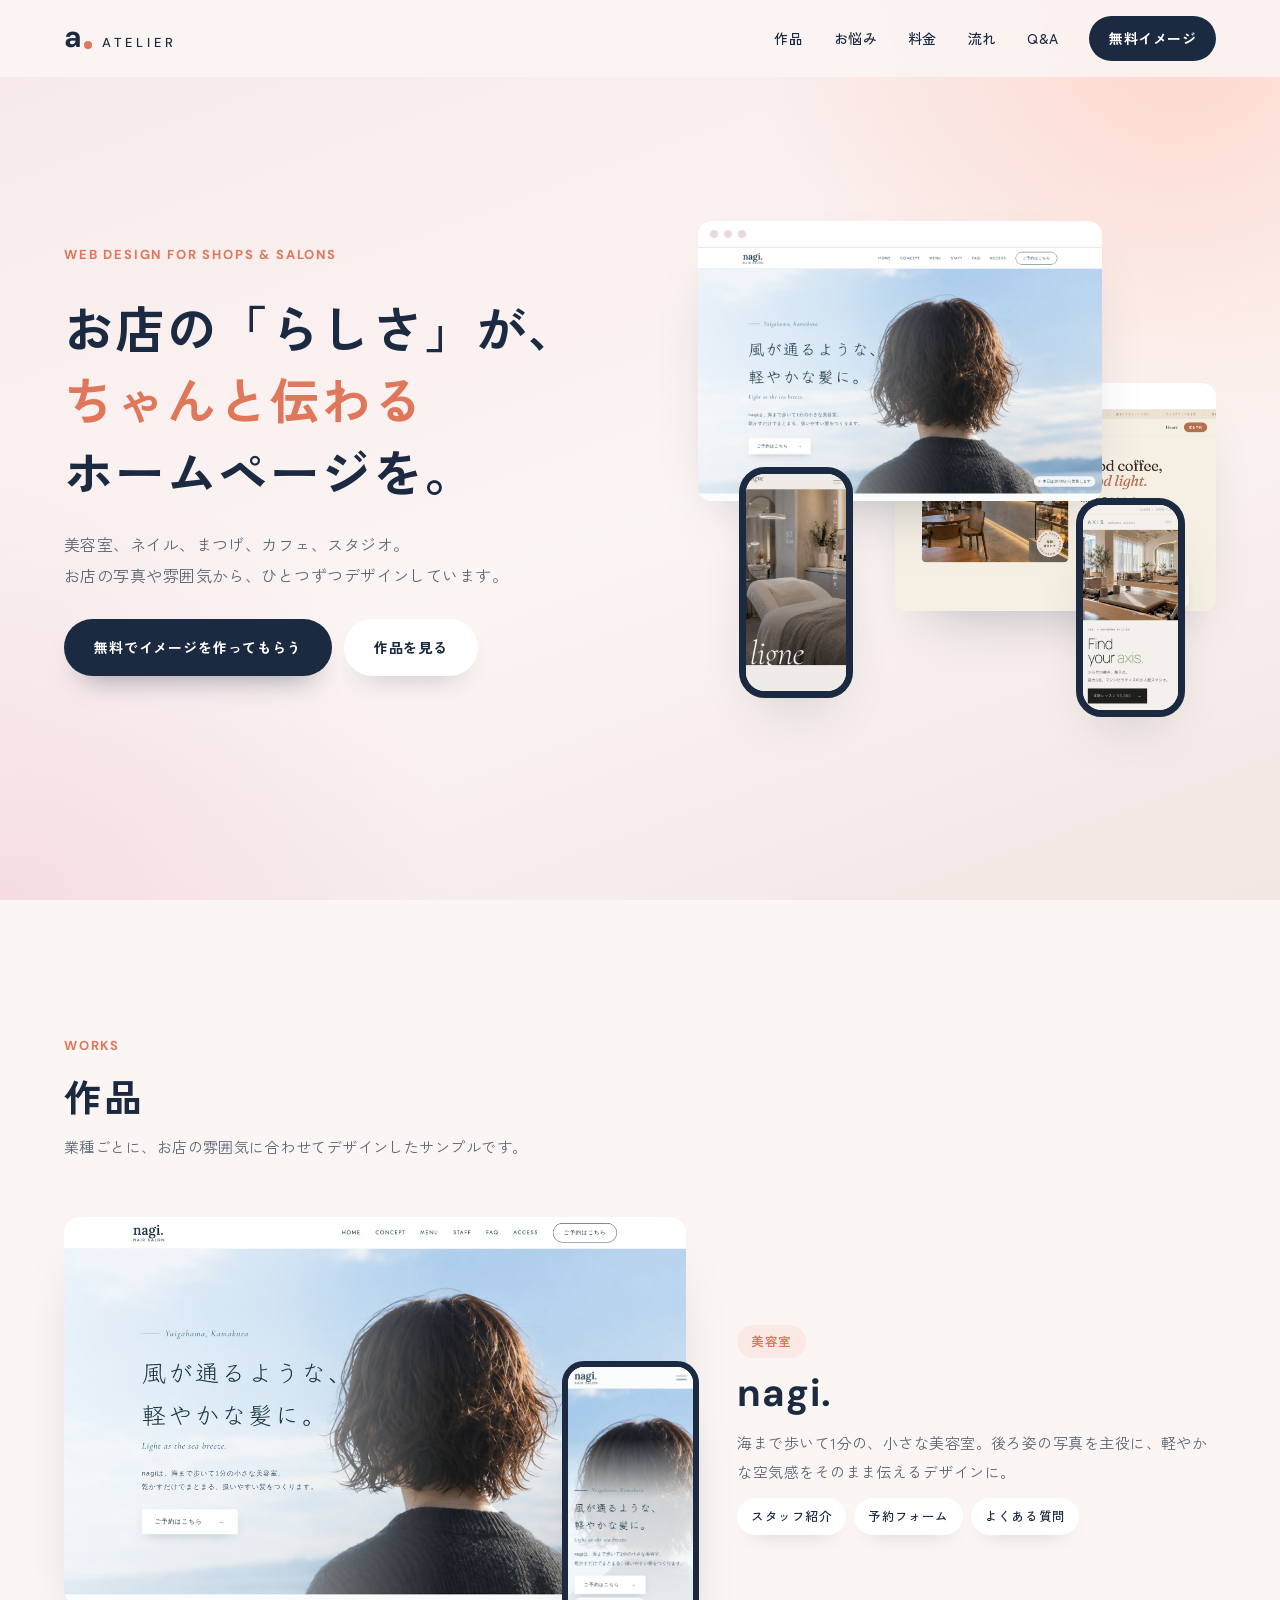
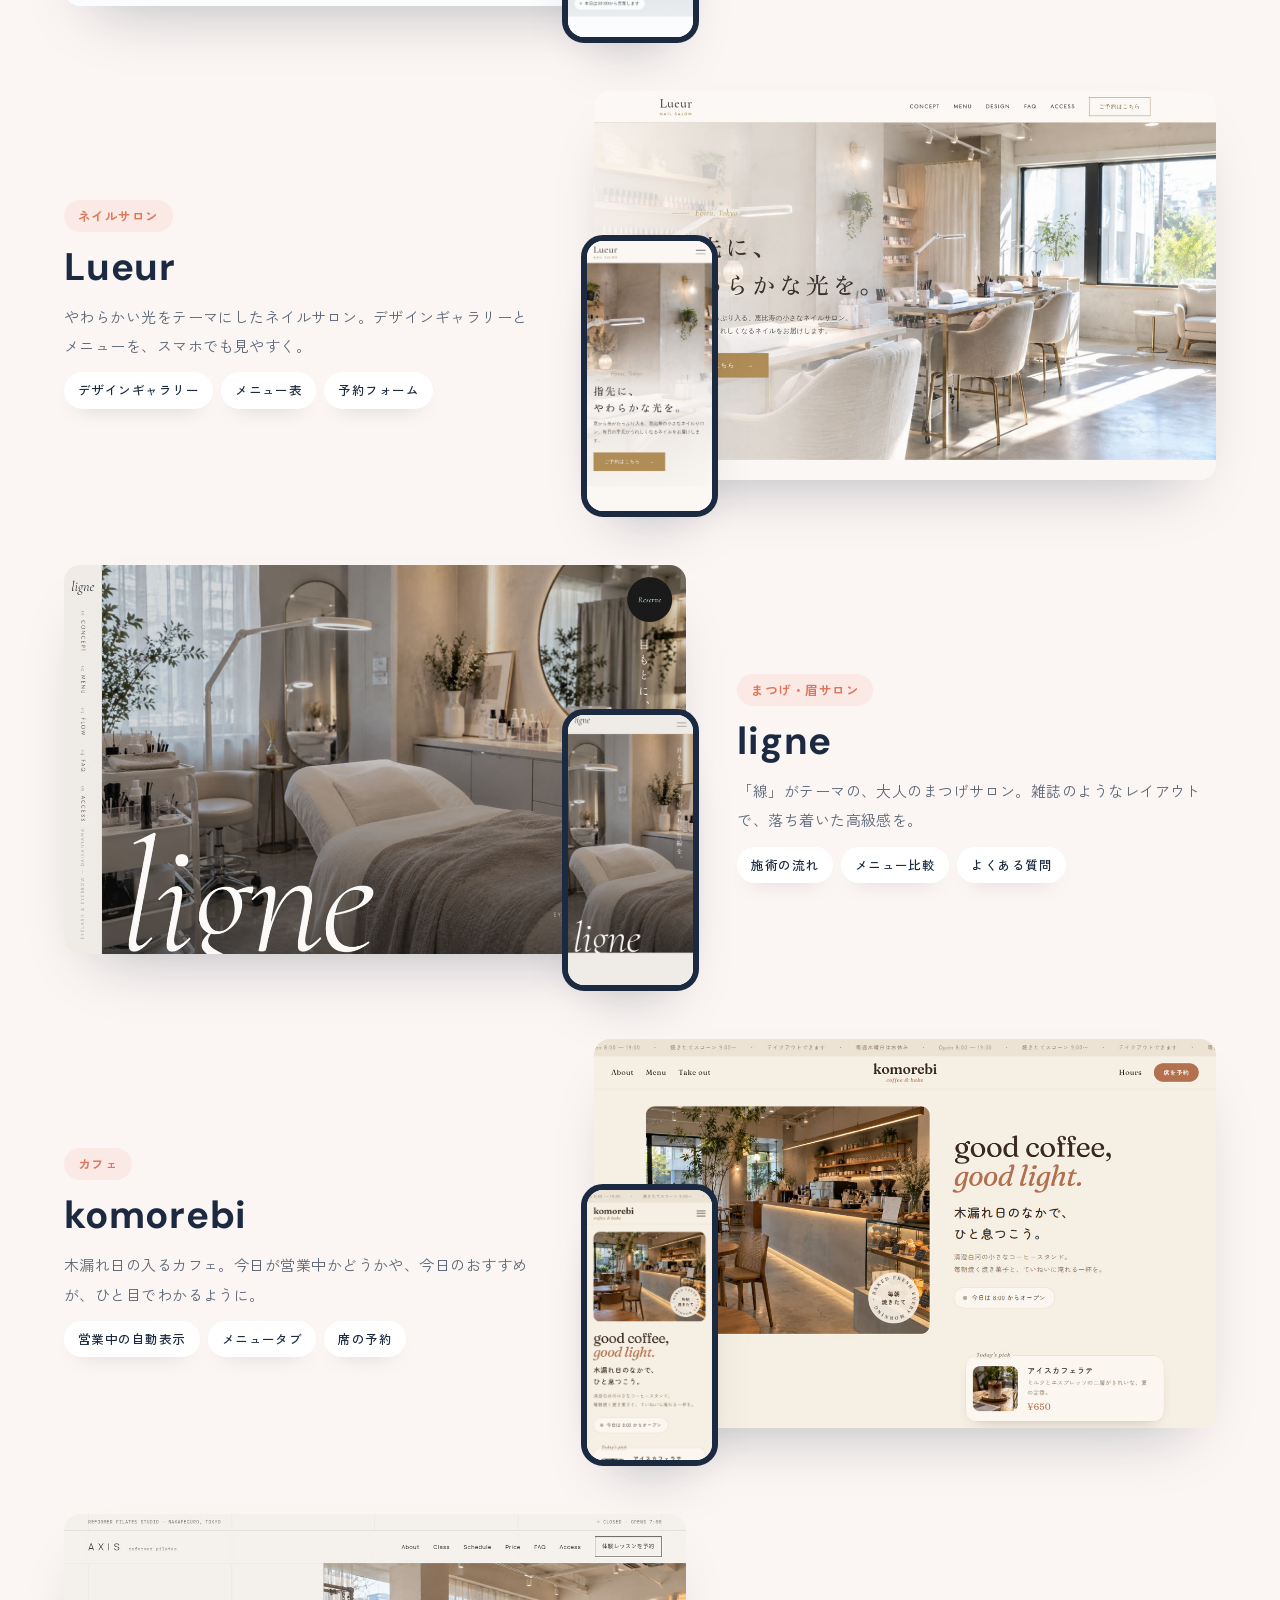
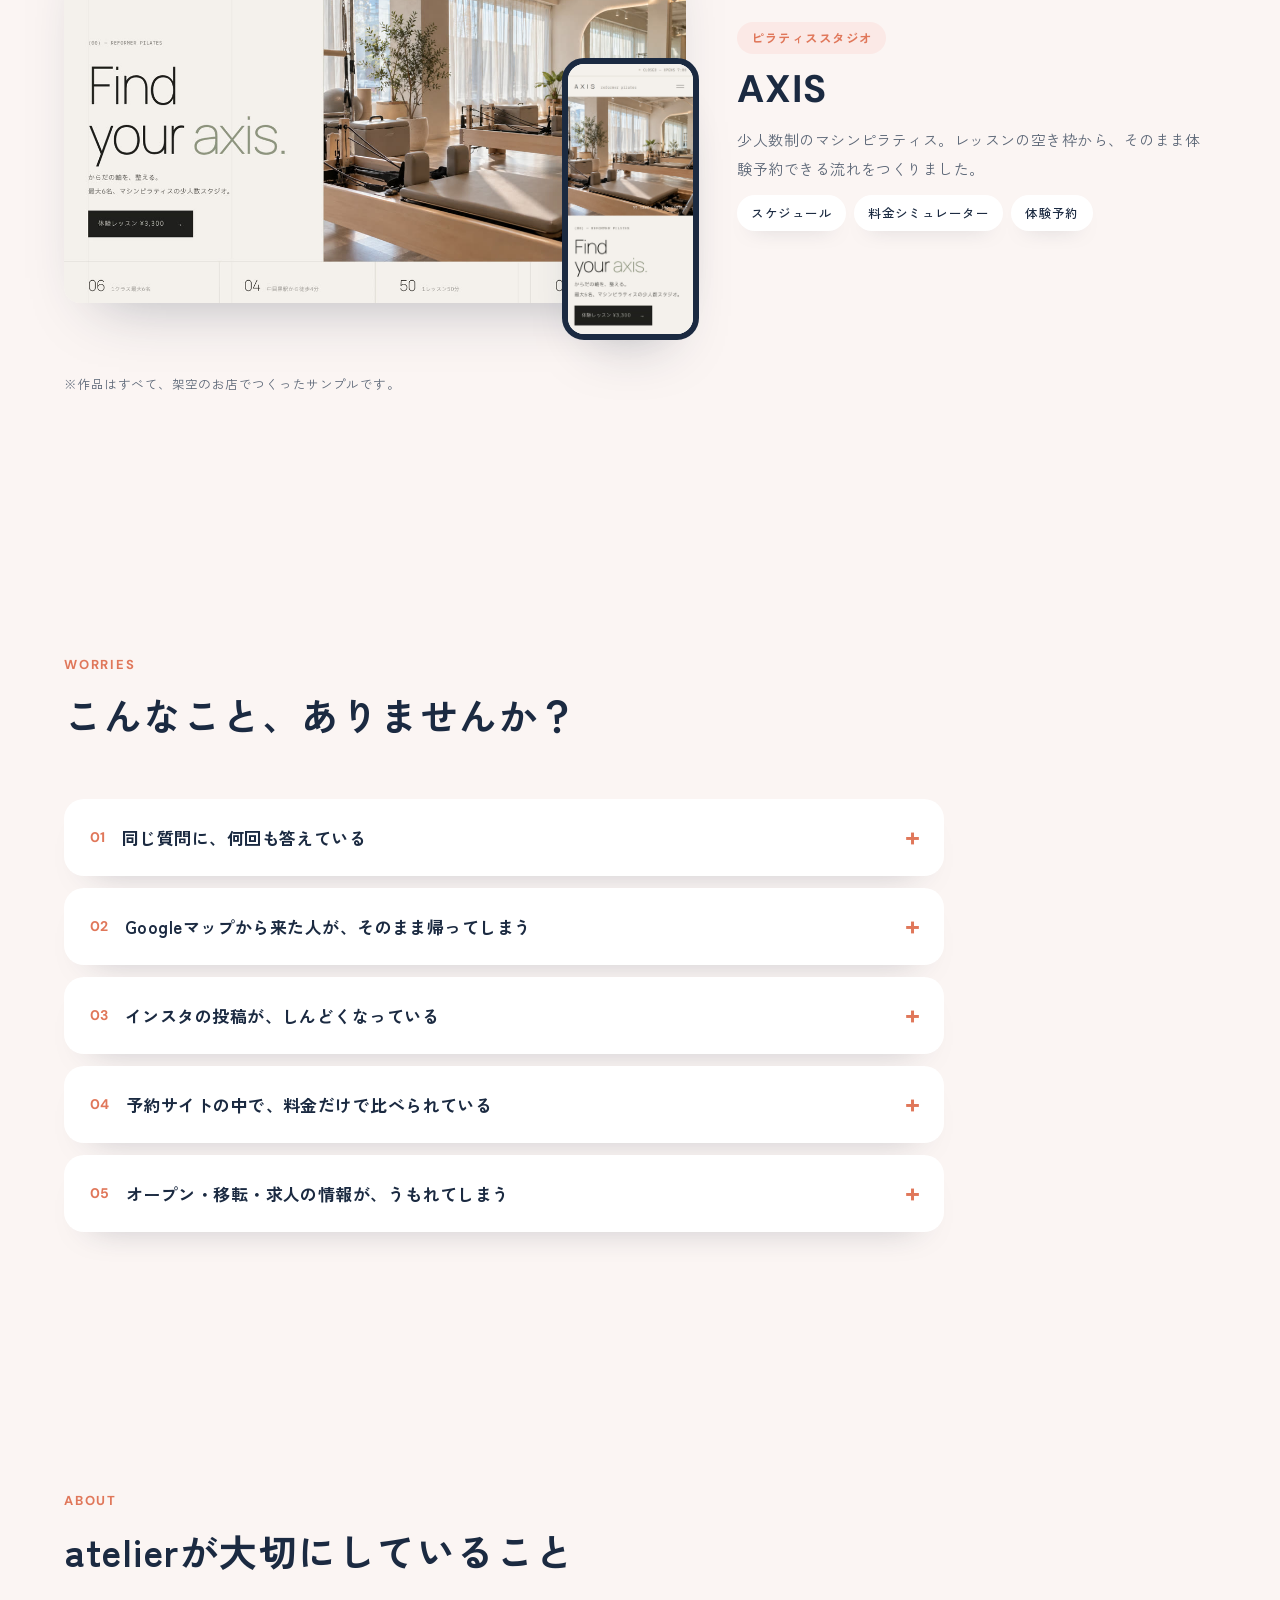
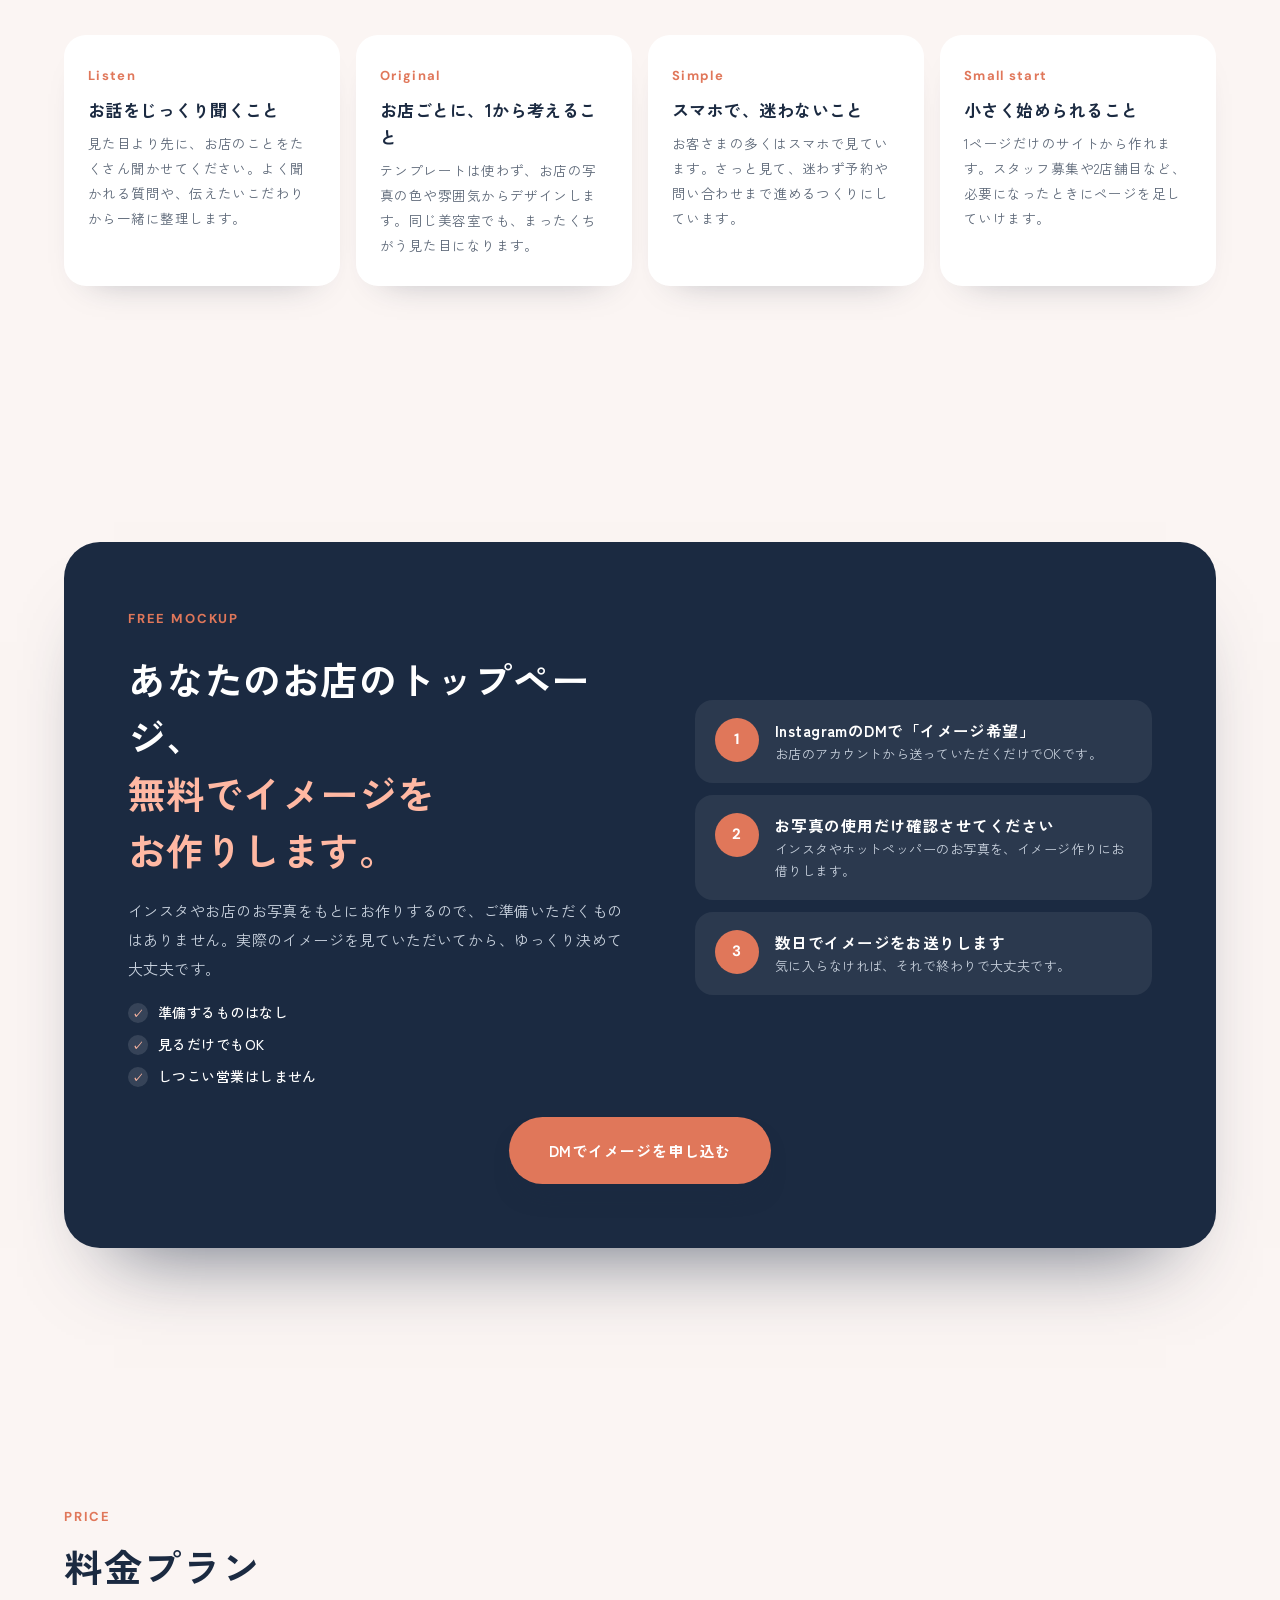
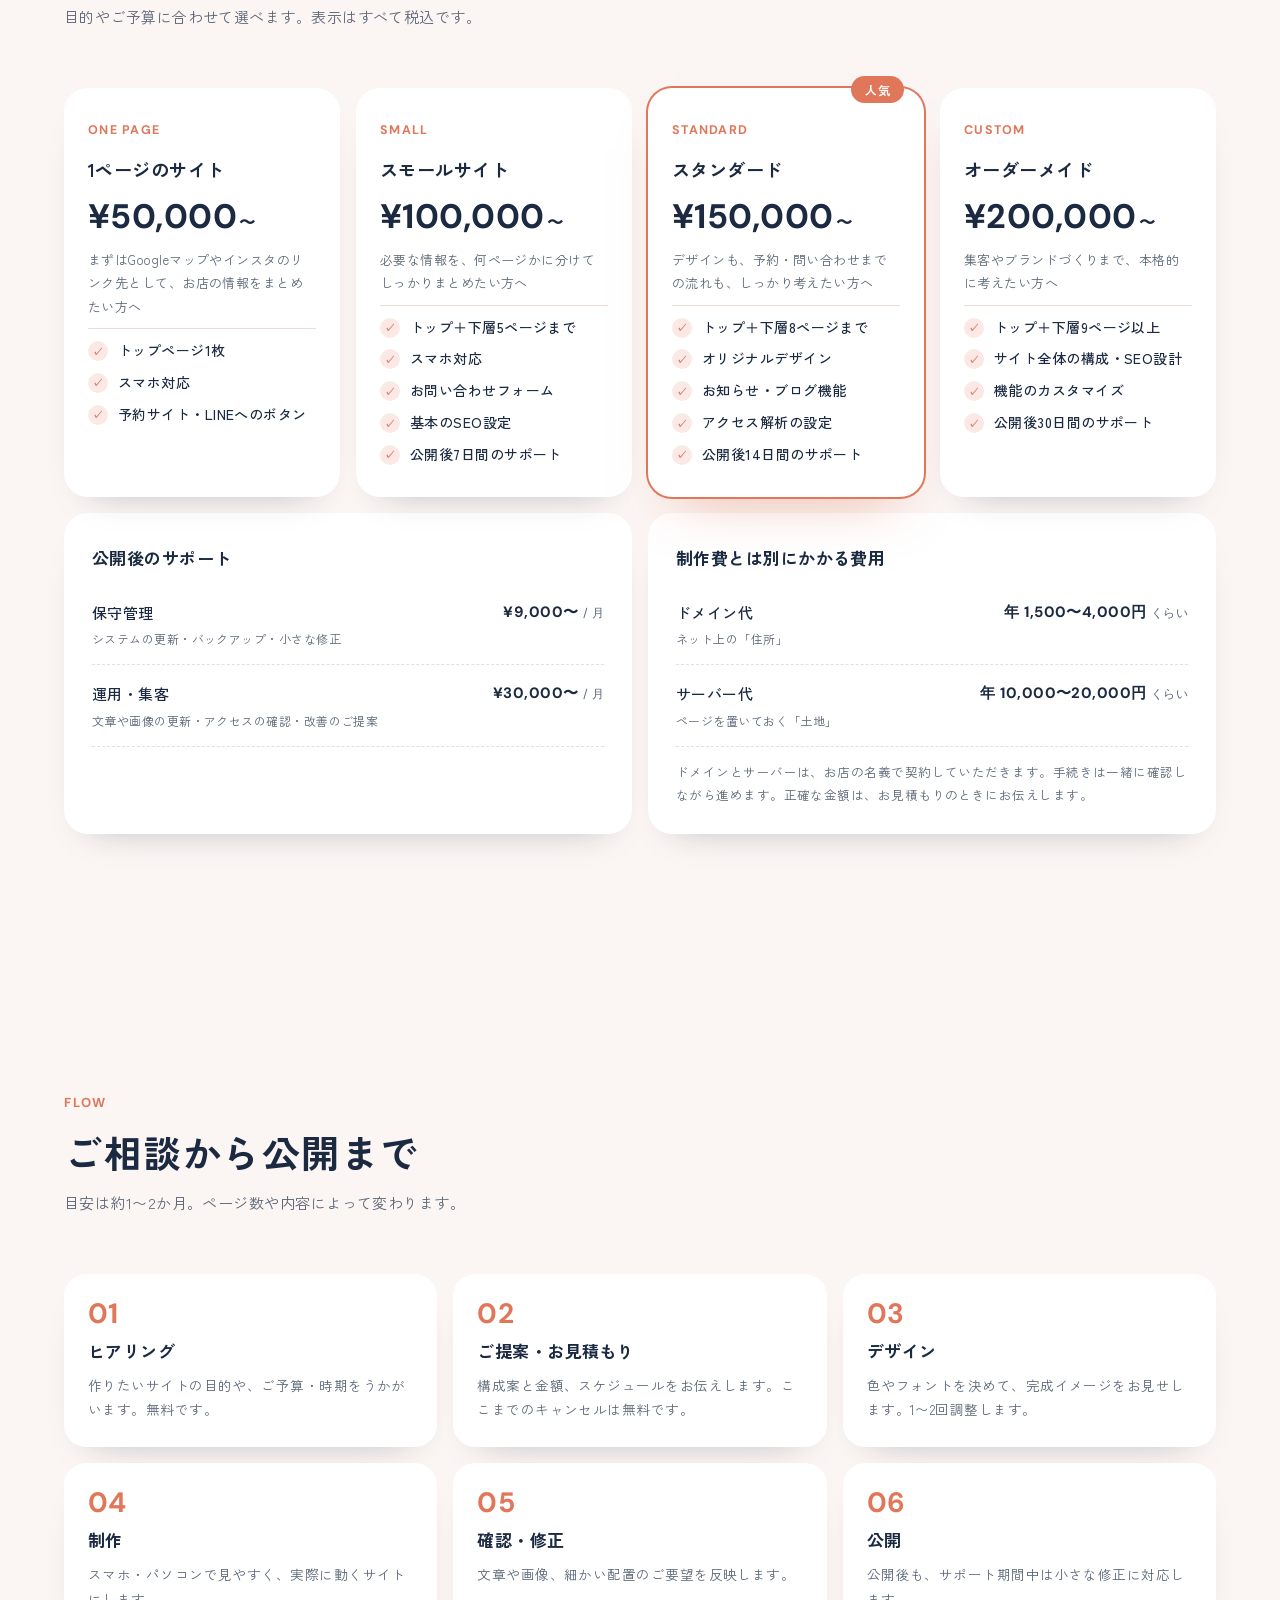
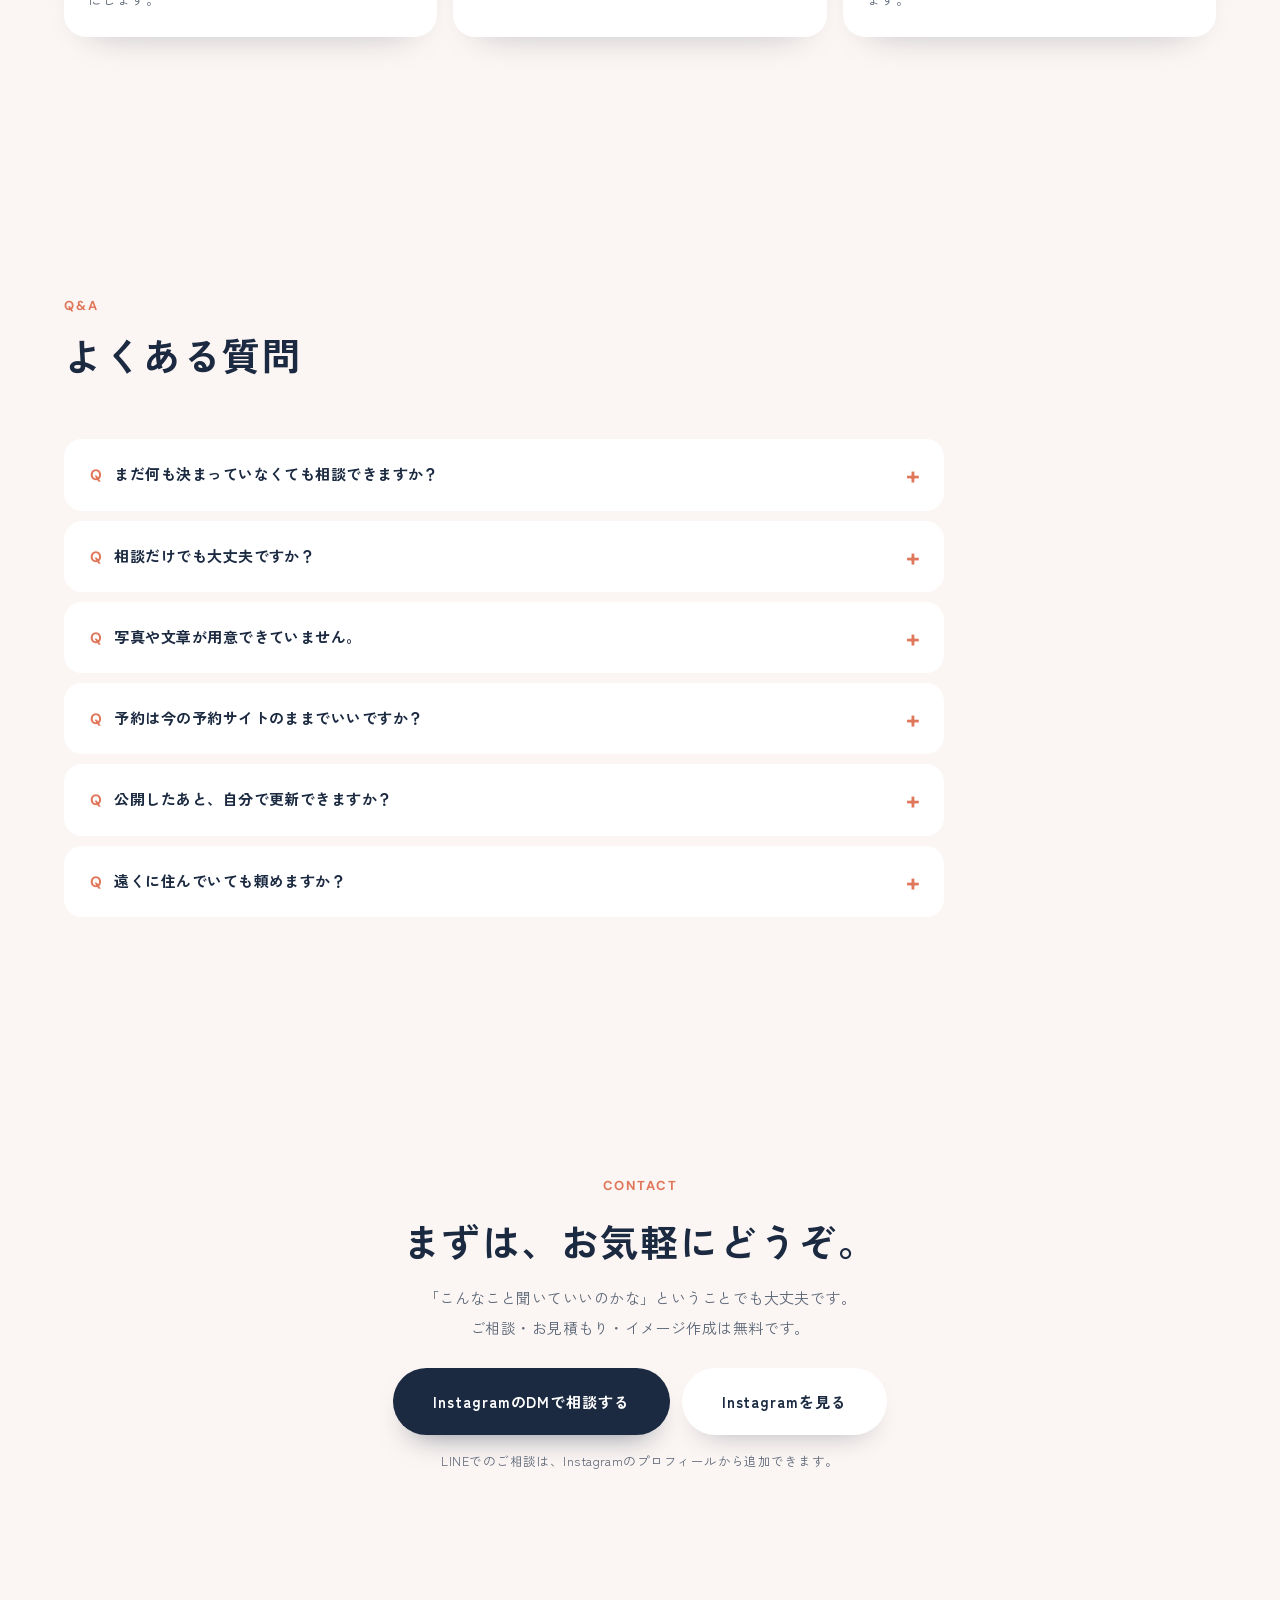
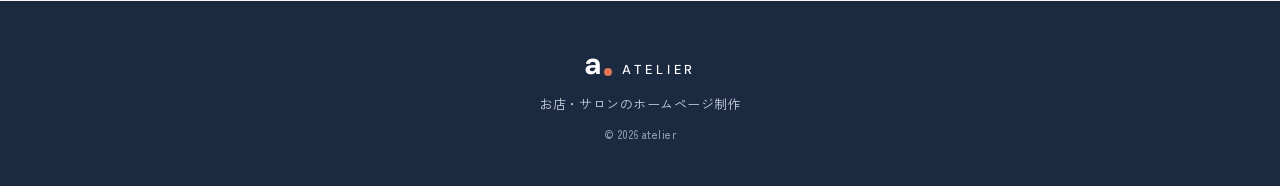
==== atelier/index.html @ ec678c8c "Add atelier portfolio site: works, worries, free mockup offer, pricing, flow, FAQ Co-Authored-By: Cl" ====
<!DOCTYPE html>
<html lang="ja">
<head>
  <meta charset="UTF-8">
  <meta name="viewport" content="width=device-width, initial-scale=1.0">
  <title>atelier | お店・サロンのホームページ制作</title>
  <meta name="description" content="お店の「らしさ」が、ちゃんと伝わるホームページを。美容室・ネイル・まつげ・カフェ・スタジオなど、お店・サロンのホームページ制作。トップページのイメージを無料でお作りします。">
  <meta name="theme-color" content="#f8ecea">
  <link rel="stylesheet" href="fonts/fonts.css">
  <link rel="stylesheet" href="style.css">
</head>
<body>

  <header class="header">
    <a href="#top" class="logo"><span class="logo__mark">a<i></i></span><span class="logo__name">atelier</span></a>
    <nav class="nav" id="nav">
      <a href="#works">作品</a>
      <a href="#worries">お悩み</a>
      <a href="#price">料金</a>
      <a href="#flow">流れ</a>
      <a href="#faq">Q&amp;A</a>
      <a href="#free" class="nav__btn">無料イメージ</a>
    </nav>
    <button class="nav-toggle" aria-label="メニューを開く" aria-expanded="false" aria-controls="nav"><span></span><span></span></button>
  </header>

  <main id="top">
    <!-- ヒーロー -->
    <section class="hero">
      <div class="hero__text">
        <p class="eb">Web design for shops &amp; salons</p>
        <h1 class="hero__title">お店の「らしさ」が、<br><em>ちゃんと伝わる</em><br>ホームページを。</h1>
        <p class="hero__lead">美容室、ネイル、まつげ、カフェ、スタジオ。<br>お店の写真や雰囲気から、ひとつずつデザインしています。</p>
        <div class="hero__btns">
          <a href="#free" class="btn">無料でイメージを作ってもらう</a>
          <a href="#works" class="btn btn--white">作品を見る</a>
        </div>
      </div>
      <div class="hero__visual" aria-hidden="true">
        <div class="pc pc--a"><div class="pc__bar"><i></i><i></i><i></i></div><img src="images/nagi-pc.jpg" alt=""></div>
        <div class="pc pc--b"><div class="pc__bar"><i></i><i></i><i></i></div><img src="images/komorebi-pc.jpg" alt=""></div>
        <div class="phone phone--a"><img src="images/ligne-sp.jpg" alt=""></div>
        <div class="phone phone--b"><img src="images/axis-sp.jpg" alt=""></div>
      </div>
    </section>

    <!-- 作品 -->
    <section class="works" id="works">
      <div class="sec-head">
        <p class="eb">Works</p>
        <h2 class="h2">作品</h2>
        <p class="sec-head__lead">業種ごとに、お店の雰囲気に合わせてデザインしたサンプルです。</p>
      </div>
      <div class="works__list">
        <article class="work reveal">
          <div class="work__img"><img src="images/nagi-pc.jpg" alt="美容室 nagi のパソコン表示"><div class="phone work__sp"><img src="images/nagi-sp.jpg" alt="美容室 nagi のスマホ表示"></div></div>
          <div class="work__body"><p class="tag">美容室</p><h3>nagi.</h3><p>海まで歩いて1分の、小さな美容室。後ろ姿の写真を主役に、軽やかな空気感をそのまま伝えるデザインに。</p><ul class="chips"><li>スタッフ紹介</li><li>予約フォーム</li><li>よくある質問</li></ul></div>
        </article>
        <article class="work reveal">
          <div class="work__img"><img src="images/lueur-pc.jpg" alt="ネイルサロン Lueur のパソコン表示"><div class="phone work__sp"><img src="images/lueur-sp.jpg" alt="ネイルサロン Lueur のスマホ表示"></div></div>
          <div class="work__body"><p class="tag">ネイルサロン</p><h3>Lueur</h3><p>やわらかい光をテーマにしたネイルサロン。デザインギャラリーとメニューを、スマホでも見やすく。</p><ul class="chips"><li>デザインギャラリー</li><li>メニュー表</li><li>予約フォーム</li></ul></div>
        </article>
        <article class="work reveal">
          <div class="work__img"><img src="images/ligne-pc.jpg" alt="まつげ・眉サロン ligne のパソコン表示"><div class="phone work__sp"><img src="images/ligne-sp.jpg" alt="まつげ・眉サロン ligne のスマホ表示"></div></div>
          <div class="work__body"><p class="tag">まつげ・眉サロン</p><h3>ligne</h3><p>「線」がテーマの、大人のまつげサロン。雑誌のようなレイアウトで、落ち着いた高級感を。</p><ul class="chips"><li>施術の流れ</li><li>メニュー比較</li><li>よくある質問</li></ul></div>
        </article>
        <article class="work reveal">
          <div class="work__img"><img src="images/komorebi-pc.jpg" alt="カフェ komorebi のパソコン表示"><div class="phone work__sp"><img src="images/komorebi-sp.jpg" alt="カフェ komorebi のスマホ表示"></div></div>
          <div class="work__body"><p class="tag">カフェ</p><h3>komorebi</h3><p>木漏れ日の入るカフェ。今日が営業中かどうかや、今日のおすすめが、ひと目でわかるように。</p><ul class="chips"><li>営業中の自動表示</li><li>メニュータブ</li><li>席の予約</li></ul></div>
        </article>
        <article class="work reveal">
          <div class="work__img"><img src="images/axis-pc.jpg" alt="ピラティススタジオ AXIS のパソコン表示"><div class="phone work__sp"><img src="images/axis-sp.jpg" alt="ピラティススタジオ AXIS のスマホ表示"></div></div>
          <div class="work__body"><p class="tag">ピラティススタジオ</p><h3>AXIS</h3><p>少人数制のマシンピラティス。レッスンの空き枠から、そのまま体験予約できる流れをつくりました。</p><ul class="chips"><li>スケジュール</li><li>料金シミュレーター</li><li>体験予約</li></ul></div>
        </article>
      </div>
      <p class="works__note">※作品はすべて、架空のお店でつくったサンプルです。</p>
    </section>

    <!-- お悩み -->
    <section class="worries" id="worries">
      <div class="sec-head">
        <p class="eb">Worries</p>
        <h2 class="h2">こんなこと、ありませんか？</h2>
      </div>
      <div class="worries__list">
        <details class="worry reveal">
          <summary><span class="worry__no">01</span>同じ質問に、何回も答えている</summary>
          <p>駐車場、料金、子連れOKか…。よく聞かれる質問は、ホームページの「よくある質問」にまとめておけます。お客さまは予約の前に自分で確認できて、聞かれても「こちらをどうぞ」とURLを送るだけに。</p>
        </details>
        <details class="worry reveal">
          <summary><span class="worry__no">02</span>Googleマップから来た人が、そのまま帰ってしまう</summary>
          <p>マップの「ウェブサイト」を押した人が知りたいのは、料金・雰囲気・得意なこと・行き方。この4つに1ページで答えられるサイトなら、迷わず予約まで進んでもらえます。</p>
        </details>
        <details class="worry reveal">
          <summary><span class="worry__no">03</span>インスタの投稿が、しんどくなっている</summary>
          <p>料金や営業時間など「いつも変わらない情報」はホームページへ。インスタは今日のスタイルを気軽に投稿するだけで大丈夫になります。</p>
        </details>
        <details class="worry reveal">
          <summary><span class="worry__no">04</span>予約サイトの中で、料金だけで比べられている</summary>
          <p>同じ形のページが並ぶと、こだわりや想いは伝わりにくくなります。自分のお店のページなら、得意なことをいちばん大きく見せられます。予約は今の予約サイトにつなげたままでOKです。</p>
        </details>
        <details class="worry reveal">
          <summary><span class="worry__no">05</span>オープン・移転・求人の情報が、うもれてしまう</summary>
          <p>インスタの告知は数日で流れていきます。行き方、新しい料金、求人の情報は、いつでも見られる場所に。まずはトップページ1枚から作って、あとからページを足すこともできます。</p>
        </details>
      </div>
    </section>

    <!-- 強み -->
    <section class="about">
      <div class="sec-head">
        <p class="eb">About</p>
        <h2 class="h2">atelierが大切にしていること</h2>
      </div>
      <div class="about__list">
        <article class="reveal"><p class="about__en">Listen</p><h3>お話をじっくり聞くこと</h3><p>見た目より先に、お店のことをたくさん聞かせてください。よく聞かれる質問や、伝えたいこだわりから一緒に整理します。</p></article>
        <article class="reveal"><p class="about__en">Original</p><h3>お店ごとに、1から考えること</h3><p>テンプレートは使わず、お店の写真の色や雰囲気からデザインします。同じ美容室でも、まったくちがう見た目になります。</p></article>
        <article class="reveal"><p class="about__en">Simple</p><h3>スマホで、迷わないこと</h3><p>お客さまの多くはスマホで見ています。さっと見て、迷わず予約や問い合わせまで進めるつくりにしています。</p></article>
        <article class="reveal"><p class="about__en">Small start</p><h3>小さく始められること</h3><p>1ページだけのサイトから作れます。スタッフ募集や2店舗目など、必要になったときにページを足していけます。</p></article>
      </div>
    </section>

    <!-- 無料イメージ -->
    <section class="free" id="free">
      <div class="free__inner reveal">
        <div class="free__text">
          <p class="eb">Free mockup</p>
          <h2 class="free__title">あなたのお店のトップページ、<br><em>無料でイメージを</em><br><em>お作りします。</em></h2>
          <p>インスタやお店のお写真をもとにお作りするので、ご準備いただくものはありません。実際のイメージを見ていただいてから、ゆっくり決めて大丈夫です。</p>
          <ul class="ck"><li>準備するものはなし</li><li>見るだけでもOK</li><li>しつこい営業はしません</li></ul>
        </div>
        <ol class="free__steps">
          <li><b>1</b><div><h3>InstagramのDMで「イメージ希望」</h3><p>お店のアカウントから送っていただくだけでOKです。</p></div></li>
          <li><b>2</b><div><h3>お写真の使用だけ確認させてください</h3><p>インスタやホットペッパーのお写真を、イメージ作りにお借りします。</p></div></li>
          <li><b>3</b><div><h3>数日でイメージをお送りします</h3><p>気に入らなければ、それで終わりで大丈夫です。</p></div></li>
        </ol>
        <a href="https://ig.me/m/atelier_.hp" class="btn btn--big" target="_blank" rel="noopener">DMでイメージを申し込む</a>
      </div>
    </section>

    <!-- 料金 -->
    <section class="price" id="price">
      <div class="sec-head">
        <p class="eb">Price</p>
        <h2 class="h2">料金プラン</h2>
        <p class="sec-head__lead">目的やご予算に合わせて選べます。表示はすべて税込です。</p>
      </div>
      <div class="plans">
        <article class="plan reveal">
          <p class="plan__en">One page</p>
          <h3>1ページのサイト</h3>
          <p class="plan__price">¥50,000<small>〜</small></p>
          <p class="plan__for">まずはGoogleマップやインスタのリンク先として、お店の情報をまとめたい方へ</p>
          <ul class="ck"><li>トップページ1枚</li><li>スマホ対応</li><li>予約サイト・LINEへのボタン</li></ul>
        </article>
        <article class="plan reveal">
          <p class="plan__en">Small</p>
          <h3>スモールサイト</h3>
          <p class="plan__price">¥100,000<small>〜</small></p>
          <p class="plan__for">必要な情報を、何ページかに分けてしっかりまとめたい方へ</p>
          <ul class="ck"><li>トップ＋下層5ページまで</li><li>スマホ対応</li><li>お問い合わせフォーム</li><li>基本のSEO設定</li><li>公開後7日間のサポート</li></ul>
        </article>
        <article class="plan plan--pop reveal">
          <p class="plan__badge">人気</p>
          <p class="plan__en">Standard</p>
          <h3>スタンダード</h3>
          <p class="plan__price">¥150,000<small>〜</small></p>
          <p class="plan__for">デザインも、予約・問い合わせまでの流れも、しっかり考えたい方へ</p>
          <ul class="ck"><li>トップ＋下層8ページまで</li><li>オリジナルデザイン</li><li>お知らせ・ブログ機能</li><li>アクセス解析の設定</li><li>公開後14日間のサポート</li></ul>
        </article>
        <article class="plan reveal">
          <p class="plan__en">Custom</p>
          <h3>オーダーメイド</h3>
          <p class="plan__price">¥200,000<small>〜</small></p>
          <p class="plan__for">集客やブランドづくりまで、本格的に考えたい方へ</p>
          <ul class="ck"><li>トップ＋下層9ページ以上</li><li>サイト全体の構成・SEO設計</li><li>機能のカスタマイズ</li><li>公開後30日間のサポート</li></ul>
        </article>
      </div>
      <div class="price__sub">
        <div class="price__box reveal">
          <h3>公開後のサポート</h3>
          <dl>
            <div><dt>保守管理<small>システムの更新・バックアップ・小さな修正</small></dt><dd>¥9,000〜<small>/ 月</small></dd></div>
            <div><dt>運用・集客<small>文章や画像の更新・アクセスの確認・改善のご提案</small></dt><dd>¥30,000〜<small>/ 月</small></dd></div>
          </dl>
        </div>
        <div class="price__box reveal">
          <h3>制作費とは別にかかる費用</h3>
          <dl>
            <div><dt>ドメイン代<small>ネット上の「住所」</small></dt><dd>年 1,500〜4,000円<small>くらい</small></dd></div>
            <div><dt>サーバー代<small>ページを置いておく「土地」</small></dt><dd>年 10,000〜20,000円<small>くらい</small></dd></div>
          </dl>
          <p class="price__note">ドメインとサーバーは、お店の名義で契約していただきます。手続きは一緒に確認しながら進めます。正確な金額は、お見積もりのときにお伝えします。</p>
        </div>
      </div>
    </section>

    <!-- 流れ -->
    <section class="flow" id="flow">
      <div class="sec-head">
        <p class="eb">Flow</p>
        <h2 class="h2">ご相談から公開まで</h2>
        <p class="sec-head__lead">目安は約1〜2か月。ページ数や内容によって変わります。</p>
      </div>
      <ol class="flow__list">
        <li class="reveal"><span>01</span><h3>ヒアリング</h3><p>作りたいサイトの目的や、ご予算・時期をうかがいます。無料です。</p></li>
        <li class="reveal"><span>02</span><h3>ご提案・お見積もり</h3><p>構成案と金額、スケジュールをお伝えします。ここまでのキャンセルは無料です。</p></li>
        <li class="reveal"><span>03</span><h3>デザイン</h3><p>色やフォントを決めて、完成イメージをお見せします。1〜2回調整します。</p></li>
        <li class="reveal"><span>04</span><h3>制作</h3><p>スマホ・パソコンで見やすく、実際に動くサイトにします。</p></li>
        <li class="reveal"><span>05</span><h3>確認・修正</h3><p>文章や画像、細かい配置のご要望を反映します。</p></li>
        <li class="reveal"><span>06</span><h3>公開</h3><p>公開後も、サポート期間中は小さな修正に対応します。</p></li>
      </ol>
    </section>

    <!-- よくある質問 -->
    <section class="faq" id="faq">
      <div class="sec-head">
        <p class="eb">Q&amp;A</p>
        <h2 class="h2">よくある質問</h2>
      </div>
      <div class="faq__list">
        <details><summary>まだ何も決まっていなくても相談できますか？</summary><p>もちろんです。「なんとなく作りたい」くらいの段階から、いっしょに整理していきます。</p></details>
        <details><summary>相談だけでも大丈夫ですか？</summary><p>大丈夫です。ご相談やお見積もりに料金はかかりません。無理にご依頼をすすめることもありません。</p></details>
        <details><summary>写真や文章が用意できていません。</summary><p>スマホで撮った写真からでも大丈夫です。インスタのお写真をお借りしてお作りすることもできます。文章づくりもお手伝いします。</p></details>
        <details><summary>予約は今の予約サイトのままでいいですか？</summary><p>はい。ホームページの予約ボタンを、今お使いの予約サイトやLINEにつなげられます。予約の仕組みを変える必要はありません。</p></details>
        <details><summary>公開したあと、自分で更新できますか？</summary><p>ご自身で更新したいのか、おまかせしたいのかに合わせて、つくり方をご提案します。</p></details>
        <details><summary>遠くに住んでいても頼めますか？</summary><p>はい。やりとりはInstagramのDMやLINEでできるので、場所は関係なくご依頼いただけます。</p></details>
      </div>
    </section>

    <!-- お問い合わせ -->
    <section class="contact" id="contact">
      <p class="eb">Contact</p>
      <h2 class="h2">まずは、お気軽にどうぞ。</h2>
      <p>「こんなこと聞いていいのかな」ということでも大丈夫です。<br>ご相談・お見積もり・イメージ作成は無料です。</p>
      <div class="contact__btns">
        <a href="https://ig.me/m/atelier_.hp" class="btn btn--big" target="_blank" rel="noopener">InstagramのDMで相談する</a>
        <a href="https://www.instagram.com/atelier_.hp/" class="btn btn--white btn--big" target="_blank" rel="noopener">Instagramを見る</a>
      </div>
      <p class="contact__note">LINEでのご相談は、Instagramのプロフィールから追加できます。</p>
    </section>
  </main>

  <footer class="footer">
    <a href="#top" class="logo logo--light"><span class="logo__mark">a<i></i></span><span class="logo__name">atelier</span></a>
    <p>お店・サロンのホームページ制作</p>
    <small>&copy; 2026 atelier</small>
  </footer>

  <a href="#free" class="sp-btn">無料でイメージを作ってもらう</a>

  <script src="script.js"></script>
</body>
</html>
---- atelier/fonts/fonts.css ----
/* zen-kaku-gothic-new-[2]-400-normal */
@font-face {
  font-family: 'Zen Kaku Gothic New';
  font-style: normal;
  font-display: swap;
  font-weight: 400;
  src: url(./files/zen-kaku-gothic-new-2-400-normal.woff2) format('woff2'), url(./files/zen-kaku-gothic-new-2-400-normal.woff) format('woff');
  unicode-range: U+ffd7,U+ffda-ffdc,U+ffe0-ffe2,U+ffe4,U+ffe6,U+ffe8-ffee,U+1f100-1f10c,U+1f110-1f16c,U+1f170-1f1ac,U+1f200-1f202,U+1f210-1f234;
}

/* zen-kaku-gothic-new-[3]-400-normal */
@font-face {
  font-family: 'Zen Kaku Gothic New';
  font-style: normal;
  font-display: swap;
  font-weight: 400;
  src: url(./files/zen-kaku-gothic-new-3-400-normal.woff2) format('woff2'), url(./files/zen-kaku-gothic-new-3-400-normal.woff) format('woff');
  unicode-range: U+fa10,U+fa12-fa6d,U+fb00-fb04,U+fe10-fe19,U+fe30-fe42,U+fe44-fe52,U+fe54-fe66,U+fe68-fe6b,U+ff02,U+ff04,U+ff07,U+ff51,U+ff5b,U+ff5d,U+ff5f-ff60,U+ff66,U+ff69,U+ff87,U+ffa1-ffbe,U+ffc2-ffc7,U+ffca-ffcf,U+ffd2-ffd6;
}

/* zen-kaku-gothic-new-[4]-400-normal */
@font-face {
  font-family: 'Zen Kaku Gothic New';
  font-style: normal;
  font-display: swap;
  font-weight: 400;
  src: url(./files/zen-kaku-gothic-new-4-400-normal.woff2) format('woff2'), url(./files/zen-kaku-gothic-new-4-400-normal.woff) format('woff');
  unicode-range: U+f92d-f959,U+f95b-f9f2,U+f9f4-fa0b,U+fa0e-fa0f;
}

/* zen-kaku-gothic-new-[5]-400-normal */
@font-face {
  font-family: 'Zen Kaku Gothic New';
  font-style: normal;
  font-display: swap;
  font-weight: 400;
  src: url(./files/zen-kaku-gothic-new-5-400-normal.woff2) format('woff2'), url(./files/zen-kaku-gothic-new-5-400-normal.woff) format('woff');
  unicode-range: U+9e8b-9e8c,U+9e8e-9e8f,U+9e91-9e92,U+9e95-9e96,U+9e98,U+9e9b,U+9e9d-9e9e,U+9ea4-9ea5,U+9ea8-9eaa,U+9eac-9eb0,U+9eb3-9eb5,U+9eb8,U+9ebc-9ebf,U+9ec3,U+9ec6,U+9ec8,U+9ecb-9ecd,U+9ecf-9ed1,U+9ed4-9ed5,U+9ed8,U+9edb-9ee0,U+9ee4-9ee5,U+9ee7-9ee8,U+9eec-9ef2,U+9ef4-9ef9,U+9efb-9eff,U+9f02-9f03,U+9f07-9f09,U+9f0e-9f12,U+9f14-9f17,U+9f19-9f1b,U+9f1f-9f22,U+9f26,U+9f2a-9f2c,U+9f2f,U+9f31-9f32,U+9f34,U+9f37,U+9f39-9f3a,U+9f3c-9f3f,U+9f41,U+9f43-9f47,U+9f4a,U+9f4e-9f50,U+9f52-9f58,U+9f5a,U+9f5d-9f61,U+9f63,U+9f66-9f6a,U+9f6c-9f73,U+9f75-9f77,U+9f7a,U+9f7d,U+9f7f,U+9f8f-9f92,U+9f94-9f97,U+9f99,U+9f9c-9fa3,U+9fa5,U+9fb4,U+9fbc-9fc2,U+9fc4,U+9fc6,U+9fcc,U+f900-f92c;
}

/* zen-kaku-gothic-new-[6]-400-normal */
@font-face {
  font-family: 'Zen Kaku Gothic New';
  font-style: normal;
  font-display: swap;
  font-weight: 400;
  src: url(./files/zen-kaku-gothic-new-6-400-normal.woff2) format('woff2'), url(./files/zen-kaku-gothic-new-6-400-normal.woff) format('woff');
  unicode-range: U+9c3e,U+9c41,U+9c43-9c4a,U+9c4e-9c50,U+9c52-9c54,U+9c56,U+9c58,U+9c5a-9c61,U+9c63,U+9c65,U+9c67-9c6b,U+9c6d-9c6e,U+9c70,U+9c72,U+9c75-9c78,U+9c7a-9c7c,U+9ce6-9ce7,U+9ceb-9cec,U+9cf0,U+9cf2,U+9cf6-9cf7,U+9cf9,U+9d02-9d03,U+9d06-9d09,U+9d0b,U+9d0e,U+9d11-9d12,U+9d15,U+9d17-9d18,U+9d1b-9d1f,U+9d23,U+9d26,U+9d2a-9d2c,U+9d2f-9d30,U+9d32-9d34,U+9d3a,U+9d3c-9d3f,U+9d41-9d48,U+9d4a,U+9d50-9d54,U+9d59,U+9d5d-9d65,U+9d69-9d6c,U+9d6f-9d70,U+9d72-9d73,U+9d76-9d77,U+9d7a-9d7c,U+9d7e,U+9d83-9d84,U+9d86-9d87,U+9d89-9d8a,U+9d8d-9d8e,U+9d92-9d93,U+9d95-9d9a,U+9da1,U+9da4,U+9da9-9dac,U+9dae,U+9db1-9db2,U+9db5,U+9db8-9dbd,U+9dbf-9dc4,U+9dc6-9dc7,U+9dc9-9dca,U+9dcf,U+9dd3-9dd7,U+9dd9-9dda,U+9dde-9de0,U+9de3,U+9de5-9de7,U+9de9,U+9deb,U+9ded-9df0,U+9df3-9df4,U+9df8,U+9dfd-9dfe,U+9e02,U+9e07,U+9e0a,U+9e0d-9e0e,U+9e10-9e12,U+9e15-9e16,U+9e19-9e1f,U+9e75,U+9e79-9e7d,U+9e80-9e85,U+9e87-9e88;
}

/* zen-kaku-gothic-new-[7]-400-normal */
@font-face {
  font-family: 'Zen Kaku Gothic New';
  font-style: normal;
  font-display: swap;
  font-weight: 400;
  src: url(./files/zen-kaku-gothic-new-7-400-normal.woff2) format('woff2'), url(./files/zen-kaku-gothic-new-7-400-normal.woff) format('woff');
  unicode-range: U+9ae5-9ae7,U+9ae9,U+9aeb-9aec,U+9aee-9aef,U+9af1-9af5,U+9af7,U+9af9-9afb,U+9afd,U+9aff-9b06,U+9b08-9b09,U+9b0b-9b0e,U+9b10,U+9b12,U+9b16,U+9b18-9b1d,U+9b1f-9b20,U+9b22-9b23,U+9b25-9b2f,U+9b32-9b35,U+9b37,U+9b39-9b3b,U+9b3d,U+9b43-9b44,U+9b48,U+9b4b-9b4f,U+9b51,U+9b55-9b58,U+9b5b,U+9b5e,U+9b61,U+9b63,U+9b65-9b66,U+9b68,U+9b6a-9b6f,U+9b72-9b79,U+9b7f-9b80,U+9b83-9b87,U+9b89-9b8b,U+9b8d,U+9b8f-9b94,U+9b96-9b97,U+9b9a,U+9b9d-9ba0,U+9ba6-9ba7,U+9ba9-9baa,U+9bac,U+9bb0-9bb2,U+9bb4,U+9bb7-9bb9,U+9bbb-9bbc,U+9bbe-9bc1,U+9bc6-9bc8,U+9bca,U+9bce-9bd2,U+9bd4,U+9bd7-9bd8,U+9bdd,U+9bdf,U+9be1-9be5,U+9be7,U+9bea-9beb,U+9bee-9bf3,U+9bf5,U+9bf7-9bfa,U+9bfd,U+9bff-9c00,U+9c02,U+9c04,U+9c06,U+9c08-9c0d,U+9c0f-9c16,U+9c18-9c1e,U+9c21-9c2a,U+9c2d-9c32,U+9c35-9c37,U+9c39-9c3a,U+9c3d;
}

/* zen-kaku-gothic-new-[8]-400-normal */
@font-face {
  font-family: 'Zen Kaku Gothic New';
  font-style: normal;
  font-display: swap;
  font-weight: 400;
  src: url(./files/zen-kaku-gothic-new-8-400-normal.woff2) format('woff2'), url(./files/zen-kaku-gothic-new-8-400-normal.woff) format('woff');
  unicode-range: U+98eb,U+98ed-98ee,U+98f0-98f1,U+98f3,U+98f6,U+9902,U+9907-9909,U+9911-9912,U+9914-9918,U+991a-9922,U+9924,U+9926-9927,U+992b-992c,U+992e,U+9931-9935,U+9939-993e,U+9940-9942,U+9945-9949,U+994b-994e,U+9950-9952,U+9954-9955,U+9958-9959,U+995b-995c,U+995e-9960,U+9963,U+9997-9998,U+999b,U+999d-999f,U+99a3,U+99a5-99a6,U+99a8,U+99ad-99ae,U+99b0-99b2,U+99b5,U+99b9-99ba,U+99bc-99bd,U+99bf,U+99c1,U+99c3,U+99c8-99c9,U+99d1,U+99d3-99d5,U+99d8-99df,U+99e1-99e2,U+99e7,U+99ea-99ee,U+99f0-99f2,U+99f4-99f5,U+99f8-99f9,U+99fb-99fe,U+9a01-9a05,U+9a08,U+9a0a-9a0c,U+9a0f-9a11,U+9a16,U+9a1a,U+9a1e,U+9a20,U+9a22-9a24,U+9a27,U+9a2b,U+9a2d-9a2e,U+9a31,U+9a33,U+9a35-9a38,U+9a3e,U+9a40-9a45,U+9a47,U+9a4a-9a4e,U+9a51-9a52,U+9a54-9a58,U+9a5b,U+9a5d,U+9a5f,U+9a62,U+9a64-9a65,U+9a69-9a6c,U+9aaa,U+9aac-9ab0,U+9ab2,U+9ab4-9ab7,U+9ab9,U+9abb-9ac1,U+9ac3,U+9ac6,U+9ac8,U+9ace-9ad3,U+9ad5-9ad7,U+9adb-9adc,U+9ade-9ae0,U+9ae2-9ae4;
}

/* zen-kaku-gothic-new-[9]-400-normal */
@font-face {
  font-family: 'Zen Kaku Gothic New';
  font-style: normal;
  font-display: swap;
  font-weight: 400;
  src: url(./files/zen-kaku-gothic-new-9-400-normal.woff2) format('woff2'), url(./files/zen-kaku-gothic-new-9-400-normal.woff) format('woff');
  unicode-range: U+971d,U+9721-9724,U+9728,U+972a,U+9730-9731,U+9733,U+9736,U+9738-9739,U+973b,U+973d-973e,U+9741-9744,U+9746-974a,U+974d-974f,U+9751,U+9755,U+9757-9758,U+975a-975c,U+9760-9761,U+9763-9764,U+9766-9768,U+976a-976b,U+976e,U+9771,U+9773,U+9776-977d,U+977f-9781,U+9785-9786,U+9789,U+978b,U+978f-9790,U+9795-9797,U+9799-979a,U+979c,U+979e-97a0,U+97a2-97a3,U+97a6,U+97a8,U+97ab-97ac,U+97ae,U+97b1-97b6,U+97b8-97ba,U+97bc,U+97be-97bf,U+97c1,U+97c3-97ce,U+97d0-97d1,U+97d4,U+97d7-97d9,U+97db-97de,U+97e0-97e1,U+97e4,U+97e6,U+97ed-97ef,U+97f1-97f2,U+97f4-97f8,U+97fa,U+9804,U+9807,U+980a,U+980c-980f,U+9814,U+9816-9817,U+9819-981a,U+981c,U+981e,U+9820-9821,U+9823-9826,U+982b,U+982e-9830,U+9832-9835,U+9837,U+9839,U+983d-983e,U+9844,U+9846-9847,U+984a-984b,U+984f,U+9851-9853,U+9856-9857,U+9859-985b,U+9862-9863,U+9865-9866,U+986a-986c,U+986f-9871,U+9873-9875,U+98aa-98ab,U+98ad-98ae,U+98b0-98b1,U+98b4,U+98b6-98b8,U+98ba-98bc,U+98bf,U+98c2-98c8,U+98cb-98cc,U+98ce,U+98dc,U+98de,U+98e0-98e1,U+98e3,U+98e5-98e7,U+98e9-98ea;
}

/* zen-kaku-gothic-new-[10]-400-normal */
@font-face {
  font-family: 'Zen Kaku Gothic New';
  font-style: normal;
  font-display: swap;
  font-weight: 400;
  src: url(./files/zen-kaku-gothic-new-10-400-normal.woff2) format('woff2'), url(./files/zen-kaku-gothic-new-10-400-normal.woff) format('woff');
  unicode-range: U+944a,U+944c,U+9452-9453,U+9455,U+9459-945c,U+945e-9463,U+9468,U+946a-946b,U+946d-9472,U+9475,U+9477,U+947c-947f,U+9481,U+9483-9485,U+9578-9579,U+957e-957f,U+9582,U+9584,U+9586-9588,U+958a,U+958c-958f,U+9592,U+9594,U+9596,U+9598-9599,U+959d-95a1,U+95a4,U+95a6-95a9,U+95ab-95ad,U+95b1,U+95b4,U+95b6,U+95b9-95bf,U+95c3,U+95c6,U+95c8-95cd,U+95d0-95d6,U+95d9-95da,U+95dc-95e2,U+95e4-95e6,U+95e8,U+961d-961e,U+9621-9622,U+9624-9626,U+9628,U+962c,U+962e-962f,U+9631,U+9633-9634,U+9637-963a,U+963c-963d,U+9641-9642,U+964b-964c,U+964f,U+9652,U+9654,U+9656-9658,U+965c-965f,U+9661,U+9666,U+966a,U+966c,U+966e,U+9672,U+9674,U+9677,U+967b-967c,U+967e-967f,U+9681-9684,U+9689,U+968b,U+968d,U+9691,U+9695-9698,U+969a,U+969d,U+969f,U+96a4-96aa,U+96ae-96b4,U+96b6,U+96b8-96bb,U+96bd,U+96c1,U+96c9-96cb,U+96cd-96ce,U+96d2,U+96d5-96d6,U+96d8-96da,U+96dc-96df,U+96e9,U+96ef,U+96f1,U+96f9-96fa,U+9702-9706,U+9708-9709,U+970d-970f,U+9711,U+9713-9714,U+9716,U+9719-971b;
}

/* zen-kaku-gothic-new-[11]-400-normal */
@font-face {
  font-family: 'Zen Kaku Gothic New';
  font-style: normal;
  font-display: swap;
  font-weight: 400;
  src: url(./files/zen-kaku-gothic-new-11-400-normal.woff2) format('woff2'), url(./files/zen-kaku-gothic-new-11-400-normal.woff) format('woff');
  unicode-range: U+92bc-92bd,U+92bf-92c3,U+92c5-92c8,U+92cb-92d0,U+92d2-92d3,U+92d5,U+92d7-92d9,U+92dc-92dd,U+92df-92e1,U+92e3-92e5,U+92e7-92ea,U+92ec,U+92ee,U+92f0,U+92f2,U+92f7-92fb,U+92ff-9300,U+9302,U+9304,U+9308,U+930d,U+930f-9311,U+9314-9315,U+9318-931a,U+931c-931f,U+9321-9325,U+9327-932b,U+932e,U+9333-9337,U+933a-933b,U+9344,U+9347-934a,U+934d,U+9350-9352,U+9354-9358,U+935a,U+935c,U+935e,U+9360,U+9364-9365,U+9367,U+9369-936d,U+936f-9371,U+9373-9374,U+9376,U+937a,U+937d-9382,U+9388,U+938a-938b,U+938d,U+938f,U+9392,U+9394-9395,U+9397-9398,U+939a-939b,U+939e,U+93a1,U+93a3-93a4,U+93a6,U+93a8-93a9,U+93ab-93ad,U+93b0,U+93b4-93b6,U+93b9-93bb,U+93c1,U+93c3-93cd,U+93d0-93d1,U+93d3,U+93d6-93d9,U+93dc-93df,U+93e2,U+93e4-93e8,U+93f1,U+93f5,U+93f7-93fb,U+93fd,U+9401-9404,U+9407-9409,U+940d-9410,U+9413-9417,U+9419-941a,U+941f,U+9421,U+942b,U+942e-942f,U+9431-9434,U+9436,U+9438,U+943a-943b,U+943d,U+943f,U+9441,U+9443-9445,U+9448;
}

/* zen-kaku-gothic-new-[12]-400-normal */
@font-face {
  font-family: 'Zen Kaku Gothic New';
  font-style: normal;
  font-display: swap;
  font-weight: 400;
  src: url(./files/zen-kaku-gothic-new-12-400-normal.woff2) format('woff2'), url(./files/zen-kaku-gothic-new-12-400-normal.woff) format('woff');
  unicode-range: U+9143,U+9146-914c,U+914f,U+9153,U+9156-915b,U+9161,U+9163-9165,U+9167,U+9169,U+916d,U+9172-9174,U+9179-917b,U+9181-9183,U+9185-9187,U+9189-918b,U+918e,U+9191,U+9193-9195,U+9197-9198,U+919e,U+91a1-91a2,U+91a6,U+91a8,U+91aa-91b6,U+91ba-91bd,U+91bf-91c6,U+91c9,U+91cb,U+91d0,U+91d3-91d4,U+91d6-91d7,U+91d9-91db,U+91de-91df,U+91e1,U+91e4-91e6,U+91e9-91ea,U+91ec-91f1,U+91f5-91f7,U+91f9,U+91fb-91fd,U+91ff-9201,U+9204-9207,U+9209-920a,U+920c,U+920e,U+9210-9218,U+921c-921e,U+9223-9226,U+9228-9229,U+922c,U+922e-9230,U+9233,U+9235-923a,U+923c,U+923e-9240,U+9242-9243,U+9245-924b,U+924d-9251,U+9256-925a,U+925c-925e,U+9260-9261,U+9264-9269,U+926e-9270,U+9275-9279,U+927b-927f,U+9288-928a,U+928d-928e,U+9291-9293,U+9295-9297,U+9299,U+929b-929c,U+929f-92a0,U+92a4-92a5,U+92a7-92a8,U+92ab,U+92af,U+92b2-92b3,U+92b6-92bb;
}

/* zen-kaku-gothic-new-[13]-400-normal */
@font-face {
  font-family: 'Zen Kaku Gothic New';
  font-style: normal;
  font-display: swap;
  font-weight: 400;
  src: url(./files/zen-kaku-gothic-new-13-400-normal.woff2) format('woff2'), url(./files/zen-kaku-gothic-new-13-400-normal.woff) format('woff');
  unicode-range: U+8f52-8f55,U+8f57-8f58,U+8f5c-8f5e,U+8f61-8f66,U+8f9c-8f9d,U+8f9f-8fa2,U+8fa4-8fa8,U+8fad-8faf,U+8fb4-8fb8,U+8fbe,U+8fc0-8fc2,U+8fc6,U+8fc8,U+8fca-8fcb,U+8fcd,U+8fd0,U+8fd2-8fd3,U+8fd5,U+8fda,U+8fe0,U+8fe2-8fe5,U+8fe8-8fea,U+8fed-8fef,U+8ff1,U+8ff4-8ff6,U+8ff8-8ffb,U+8ffe,U+9002,U+9004-9005,U+9008,U+900b-900e,U+9011,U+9013,U+9015-9016,U+9018,U+901b,U+901e,U+9021,U+9027-902a,U+902c-902d,U+902f,U+9033-9037,U+9039,U+903c,U+903e-903f,U+9041,U+9043-9044,U+9049,U+904c,U+904f-9052,U+9056,U+9058,U+905b-905e,U+9062,U+9066-9068,U+906c,U+906f-9070,U+9072,U+9074,U+9076,U+9079,U+9080-9083,U+9085,U+9087-9088,U+908b-908c,U+908e-9090,U+9095,U+9097-9099,U+909b,U+90a0-90a2,U+90a5,U+90a8,U+90af-90b6,U+90bd-90be,U+90c3-90c5,U+90c7-90c9,U+90cc,U+90d2,U+90d5,U+90d7-90d9,U+90db-90df,U+90e2,U+90e4-90e5,U+90eb,U+90ef-90f0,U+90f2,U+90f4,U+90f6,U+90fe-9100,U+9102,U+9104-9106,U+9108,U+910d,U+9110,U+9112,U+9114-911a,U+911c,U+911e,U+9120,U+9122-9123,U+9125,U+9127,U+9129,U+912d-9132,U+9134,U+9136-9137,U+9139-913a,U+913c-913d;
}

/* zen-kaku-gothic-new-[14]-400-normal */
@font-face {
  font-family: 'Zen Kaku Gothic New';
  font-style: normal;
  font-display: swap;
  font-weight: 400;
  src: url(./files/zen-kaku-gothic-new-14-400-normal.woff2) format('woff2'), url(./files/zen-kaku-gothic-new-14-400-normal.woff) format('woff');
  unicode-range: U+8dc0,U+8dc2,U+8dc5-8dc8,U+8dca-8dcc,U+8dce-8dcf,U+8dd1,U+8dd4-8dd7,U+8dd9-8ddb,U+8ddf,U+8de3-8de5,U+8de7,U+8dea-8dec,U+8df0-8df2,U+8df4,U+8dfc-8dfd,U+8dff,U+8e01,U+8e04-8e06,U+8e08-8e09,U+8e0b-8e0c,U+8e10-8e11,U+8e14,U+8e16,U+8e1d-8e23,U+8e26-8e27,U+8e30-8e31,U+8e33-8e39,U+8e3d,U+8e40-8e42,U+8e44,U+8e47-8e50,U+8e54-8e55,U+8e59,U+8e5b-8e64,U+8e69,U+8e6c-8e6d,U+8e6f-8e72,U+8e75-8e77,U+8e79-8e7c,U+8e81-8e85,U+8e89,U+8e8b,U+8e90-8e95,U+8e98-8e9b,U+8e9d-8e9e,U+8ea1-8ea2,U+8ea7,U+8ea9-8eaa,U+8eac-8eb1,U+8eb3,U+8eb5-8eb6,U+8eba-8ebb,U+8ebe,U+8ec0-8ec1,U+8ec3-8ec8,U+8ecb,U+8ecf,U+8ed1,U+8ed4,U+8edb-8edc,U+8ee3,U+8ee8,U+8eeb,U+8eed-8eee,U+8ef0-8ef1,U+8ef7,U+8ef9-8efc,U+8efe,U+8f00,U+8f02,U+8f05,U+8f07-8f08,U+8f0a,U+8f0f-8f10,U+8f12-8f13,U+8f15-8f19,U+8f1b-8f1c,U+8f1e-8f21,U+8f23,U+8f25-8f28,U+8f2b-8f2f,U+8f33-8f37,U+8f39-8f3b,U+8f3e,U+8f40-8f43,U+8f45-8f47,U+8f49-8f4a,U+8f4c-8f4f,U+8f51;
}

/* zen-kaku-gothic-new-[15]-400-normal */
@font-face {
  font-family: 'Zen Kaku Gothic New';
  font-style: normal;
  font-display: swap;
  font-weight: 400;
  src: url(./files/zen-kaku-gothic-new-15-400-normal.woff2) format('woff2'), url(./files/zen-kaku-gothic-new-15-400-normal.woff) format('woff');
  unicode-range: U+8b2d,U+8b30,U+8b37,U+8b3c,U+8b3e,U+8b41-8b46,U+8b48-8b49,U+8b4c-8b4f,U+8b51-8b54,U+8b56,U+8b59,U+8b5b,U+8b5e-8b5f,U+8b63,U+8b69,U+8b6b-8b6d,U+8b6f,U+8b71,U+8b74,U+8b76,U+8b78-8b79,U+8b7c-8b81,U+8b84-8b85,U+8b8a-8b8f,U+8b92-8b96,U+8b99-8b9a,U+8b9c-8ba0,U+8c38-8c3a,U+8c3d-8c3f,U+8c41,U+8c45,U+8c47-8c49,U+8c4b-8c4c,U+8c4e-8c51,U+8c53-8c55,U+8c57-8c59,U+8c5b,U+8c5d,U+8c62-8c64,U+8c66,U+8c68-8c69,U+8c6b-8c6d,U+8c73,U+8c75-8c76,U+8c78,U+8c7a-8c7c,U+8c7e,U+8c82,U+8c85-8c87,U+8c89-8c8b,U+8c8d-8c8e,U+8c90,U+8c92-8c94,U+8c98-8c99,U+8c9b-8c9c,U+8c9f,U+8ca4,U+8cad-8cae,U+8cb2-8cb3,U+8cb6,U+8cb9-8cba,U+8cbd,U+8cc1-8cc2,U+8cc4-8cc6,U+8cc8-8cc9,U+8ccb,U+8ccd-8ccf,U+8cd2,U+8cd5-8cd6,U+8cd9-8cda,U+8cdd,U+8ce1,U+8ce3-8ce4,U+8ce6,U+8ce8,U+8cec,U+8cef-8cf2,U+8cf4-8cf5,U+8cf7-8cf8,U+8cfa-8cfb,U+8cfd-8cff,U+8d01,U+8d03-8d04,U+8d07,U+8d09-8d0b,U+8d0d-8d10,U+8d12-8d14,U+8d16-8d17,U+8d1b-8d1d,U+8d65,U+8d67,U+8d69,U+8d6b-8d6e,U+8d71,U+8d73,U+8d76,U+8d7f,U+8d81-8d82,U+8d84,U+8d88,U+8d8d,U+8d90-8d91,U+8d95,U+8d99,U+8d9e-8da0,U+8da6,U+8da8,U+8dab-8dac,U+8daf,U+8db2,U+8db5,U+8db7,U+8db9-8dbc,U+8dbe;
}

/* zen-kaku-gothic-new-[16]-400-normal */
@font-face {
  font-family: 'Zen Kaku Gothic New';
  font-style: normal;
  font-display: swap;
  font-weight: 400;
  src: url(./files/zen-kaku-gothic-new-16-400-normal.woff2) format('woff2'), url(./files/zen-kaku-gothic-new-16-400-normal.woff) format('woff');
  unicode-range: U+8973-8975,U+8977,U+897a-897e,U+8980,U+8983,U+8988-898a,U+898d,U+8990,U+8993-8995,U+8998,U+899b-899c,U+899f-89a1,U+89a5-89a6,U+89a9,U+89ac,U+89af-89b0,U+89b2,U+89b4-89b7,U+89ba,U+89bc-89bd,U+89bf-89c1,U+89d4-89d8,U+89da,U+89dc-89dd,U+89e5,U+89e7,U+89e9,U+89eb,U+89ed,U+89f1,U+89f3-89f4,U+89f6,U+89f8-89f9,U+89fd,U+89ff,U+8a01,U+8a04-8a05,U+8a07,U+8a0c,U+8a0f-8a12,U+8a14-8a16,U+8a1b,U+8a1d-8a1e,U+8a20-8a22,U+8a24-8a26,U+8a2b-8a2c,U+8a2f,U+8a35-8a37,U+8a3b,U+8a3d-8a3e,U+8a40-8a41,U+8a43,U+8a45-8a49,U+8a4d-8a4e,U+8a51-8a54,U+8a56-8a58,U+8a5b-8a5d,U+8a61-8a62,U+8a65,U+8a67,U+8a6c-8a6d,U+8a75-8a77,U+8a79-8a7c,U+8a7e-8a80,U+8a82-8a86,U+8a8b,U+8a8f-8a92,U+8a96-8a97,U+8a99-8a9a,U+8a9f,U+8aa1,U+8aa3,U+8aa5-8aaa,U+8aae-8aaf,U+8ab3,U+8ab6-8ab7,U+8abb-8abc,U+8abe,U+8ac2-8ac4,U+8ac6,U+8ac8-8aca,U+8acc-8acd,U+8ad0-8ad1,U+8ad3-8ad5,U+8ad7,U+8ada-8ae2,U+8ae4,U+8ae7,U+8aeb-8aec,U+8aee,U+8af0-8af1,U+8af3-8af7,U+8afa,U+8afc,U+8aff,U+8b01-8b02,U+8b04-8b07,U+8b0a-8b0d,U+8b0f-8b11,U+8b14,U+8b16,U+8b1a,U+8b1c,U+8b1e-8b20,U+8b26,U+8b28,U+8b2b-8b2c;
}

/* zen-kaku-gothic-new-[17]-400-normal */
@font-face {
  font-family: 'Zen Kaku Gothic New';
  font-style: normal;
  font-display: swap;
  font-weight: 400;
  src: url(./files/zen-kaku-gothic-new-17-400-normal.woff2) format('woff2'), url(./files/zen-kaku-gothic-new-17-400-normal.woff) format('woff');
  unicode-range: U+87e2-87e6,U+87ea-87ed,U+87ef,U+87f1,U+87f3,U+87f5-87f8,U+87fa-87fb,U+87fe-87ff,U+8801,U+8803,U+8805-8807,U+8809-880b,U+880d-8816,U+8818-881c,U+881e-881f,U+8821-8822,U+8827-8828,U+882d-882e,U+8830-8832,U+8835-8836,U+8839-883c,U+8841-8845,U+8848-884b,U+884d-884e,U+8851-8852,U+8855-8856,U+8858-885a,U+885c,U+885e-8860,U+8862,U+8864,U+8869,U+886b,U+886e-886f,U+8871-8872,U+8875,U+8877,U+8879,U+887b,U+887d-887e,U+8880-8882,U+8888,U+888d,U+8892,U+8897-889c,U+889e-88a0,U+88a2,U+88a4,U+88a8,U+88aa,U+88ae,U+88b0-88b1,U+88b5,U+88b7,U+88ba,U+88bc-88c0,U+88c3-88c4,U+88c6,U+88ca-88ce,U+88d1-88d4,U+88d8-88d9,U+88db,U+88dd-88e1,U+88e7-88e8,U+88ef-88f2,U+88f4-88f5,U+88f7,U+88f9,U+88fc,U+8901-8902,U+8904,U+8906,U+890a,U+890c-890f,U+8913,U+8915-8916,U+8918-891a,U+891c-891e,U+8920,U+8925-8928,U+892a-892b,U+8930-8932,U+8935-893b,U+893e,U+8940-8946,U+8949,U+894c-894d,U+894f,U+8952,U+8956-8957,U+895a-895c,U+895e,U+8960-8964,U+8966,U+896a-896b,U+896d-8970;
}

/* zen-kaku-gothic-new-[18]-400-normal */
@font-face {
  font-family: 'Zen Kaku Gothic New';
  font-style: normal;
  font-display: swap;
  font-weight: 400;
  src: url(./files/zen-kaku-gothic-new-18-400-normal.woff2) format('woff2'), url(./files/zen-kaku-gothic-new-18-400-normal.woff) format('woff');
  unicode-range: U+8655-8659,U+865b,U+865d-8664,U+8667,U+8669,U+866c,U+866f,U+8671,U+8675-8677,U+867a-867b,U+867d,U+8687-8689,U+868b-868d,U+8691,U+8693,U+8695-8696,U+8698,U+869a,U+869c-869d,U+86a1,U+86a3-86a4,U+86a6-86ab,U+86ad,U+86af-86b1,U+86b3-86b9,U+86bf-86c1,U+86c3-86c6,U+86c9,U+86cb,U+86ce,U+86d1-86d2,U+86d4-86d5,U+86d7,U+86da,U+86dc,U+86de-86e0,U+86e3-86e7,U+86e9,U+86ec-86ed,U+86ef,U+86f8-86fe,U+8700,U+8703-870b,U+870d-8714,U+8719-871a,U+871e-871f,U+8721-8723,U+8725,U+8728-8729,U+872e-872f,U+8731-8732,U+8734,U+8737,U+8739-8740,U+8743,U+8745,U+8749,U+874b-874e,U+8751,U+8753,U+8755,U+8757-8759,U+875d,U+875f-8761,U+8763-8766,U+8768,U+876a,U+876e-876f,U+8771-8772,U+8774,U+8778,U+877b-877c,U+877f,U+8782-8789,U+878b-878c,U+878e,U+8790,U+8793,U+8795,U+8797-8799,U+879e-87a0,U+87a2-87a3,U+87a7,U+87ab-87af,U+87b1,U+87b3,U+87b5,U+87bb,U+87bd-87c1,U+87c4,U+87c6-87cb,U+87ce,U+87d0,U+87d2,U+87d5-87d6,U+87d9-87da,U+87dc,U+87df-87e0;
}

/* zen-kaku-gothic-new-[19]-400-normal */
@font-face {
  font-family: 'Zen Kaku Gothic New';
  font-style: normal;
  font-display: swap;
  font-weight: 400;
  src: url(./files/zen-kaku-gothic-new-19-400-normal.woff2) format('woff2'), url(./files/zen-kaku-gothic-new-19-400-normal.woff) format('woff');
  unicode-range: U+84b4,U+84b9-84bb,U+84bd-84c2,U+84c6-84ca,U+84cc-84d1,U+84d3,U+84d6,U+84d9-84da,U+84dc,U+84e7,U+84ea,U+84ec,U+84ef-84f2,U+84f4,U+84f7,U+84fa-84fd,U+84ff-8500,U+8502-8503,U+8506-8507,U+850c,U+850e,U+8510,U+8514-8515,U+8517-8518,U+851a-851c,U+851e-851f,U+8521-8525,U+8527,U+852a-852c,U+852f,U+8532-8534,U+8536,U+853e-8541,U+8543,U+8546,U+8548,U+854a-854b,U+854f-8553,U+8555-855a,U+855c-8564,U+8569-856b,U+856d,U+856f,U+8577,U+8579-857b,U+857d-8581,U+8585-8586,U+8588-858c,U+858f-8591,U+8593,U+8597-8598,U+859b-859d,U+859f-85a0,U+85a2,U+85a4-85a5,U+85a7-85a8,U+85ad-85b0,U+85b4,U+85b6-85ba,U+85bc-85bf,U+85c1-85c2,U+85c7,U+85c9-85cb,U+85ce-85d0,U+85d5,U+85d8-85da,U+85dc,U+85df-85e1,U+85e5-85e6,U+85e8,U+85ed,U+85f3-85f4,U+85f6-85f7,U+85f9-85fa,U+85fc,U+85fe-8600,U+8602,U+8604-8606,U+860a-860b,U+860d-860e,U+8610-8613,U+8616-861b,U+861e,U+8621-8622,U+8624,U+8627,U+8629,U+862f-8630,U+8636,U+8638-863a,U+863c-863d,U+863f-8642,U+8646,U+864d,U+8652-8654;
}

/* zen-kaku-gothic-new-[20]-400-normal */
@font-face {
  font-family: 'Zen Kaku Gothic New';
  font-style: normal;
  font-display: swap;
  font-weight: 400;
  src: url(./files/zen-kaku-gothic-new-20-400-normal.woff2) format('woff2'), url(./files/zen-kaku-gothic-new-20-400-normal.woff) format('woff');
  unicode-range: U+82e8,U+82ea,U+82ed,U+82ef,U+82f3-82f4,U+82f6-82f7,U+82f9,U+82fb,U+82fd-82fe,U+8300-8301,U+8303,U+8306-8308,U+830a-830c,U+8316-8318,U+831b,U+831d-831f,U+8321-8323,U+832b-8335,U+8337,U+833a,U+833c-833d,U+8340,U+8342-8347,U+834a,U+834d-8351,U+8353-8357,U+835a,U+8362-8363,U+8370,U+8373,U+8375,U+8378,U+837c-837d,U+837f-8380,U+8382,U+8384-8387,U+838a,U+838d-838e,U+8392-8396,U+8398-83a0,U+83a2,U+83a6-83ad,U+83b1,U+83b5,U+83bd-83c1,U+83c7,U+83c9,U+83ce-83d1,U+83d4,U+83d6,U+83d8,U+83dd,U+83df-83e1,U+83e5,U+83e8,U+83ea-83eb,U+83f0,U+83f2,U+83f4,U+83f6-83f9,U+83fb-83fd,U+8401,U+8403-8404,U+8406-8407,U+840a-840b,U+840d,U+840f,U+8411,U+8413,U+8415,U+8417,U+8419,U+8420,U+8422,U+842a,U+842f,U+8431,U+8435,U+8438-8439,U+843c,U+8445-8448,U+844a,U+844d-844f,U+8451-8452,U+8456,U+8458-845a,U+845c,U+845f-8462,U+8464-8467,U+8469-846b,U+846d-8470,U+8473-8474,U+8476-847a,U+847c-847d,U+8481-8482,U+8484-8485,U+848b,U+8490,U+8492-8493,U+8495,U+8497,U+849c,U+849e-849f,U+84a1,U+84a6,U+84a8-84aa,U+84ad,U+84af,U+84b1;
}

/* zen-kaku-gothic-new-[21]-400-normal */
@font-face {
  font-family: 'Zen Kaku Gothic New';
  font-style: normal;
  font-display: swap;
  font-weight: 400;
  src: url(./files/zen-kaku-gothic-new-21-400-normal.woff2) format('woff2'), url(./files/zen-kaku-gothic-new-21-400-normal.woff) format('woff');
  unicode-range: U+814a,U+814c,U+8151-8153,U+8157,U+815f-8161,U+8165-8169,U+816d-816f,U+8171,U+8173-8174,U+8177,U+8180-8186,U+8188,U+818a-818b,U+818e,U+8190,U+8193,U+8195-8196,U+8198,U+819b,U+819e,U+81a0,U+81a2,U+81a4,U+81a9,U+81ae,U+81b0,U+81b2,U+81b4-81b5,U+81b8,U+81ba-81bb,U+81bd-81be,U+81c0-81c3,U+81c5-81c6,U+81c8-81cb,U+81cd-81cf,U+81d1,U+81d5-81db,U+81dd-81e1,U+81e4-81e5,U+81e7,U+81eb-81ec,U+81ef-81f2,U+81f5-81f6,U+81f8-81fb,U+81fd-8205,U+8209-820b,U+820d,U+820f,U+8212-8214,U+8216,U+8219-821d,U+8221-8222,U+8228-8229,U+822b,U+822e,U+8232-8235,U+8237-8238,U+823a,U+823c,U+8240,U+8243-8246,U+8249,U+824b,U+824e-824f,U+8251,U+8256-825a,U+825c-825d,U+825f-8260,U+8262-8264,U+8267-8268,U+826a-826b,U+826d-826e,U+8271,U+8274,U+8277,U+8279,U+827b,U+827d-8281,U+8283-8284,U+8287,U+8289-828a,U+828d-828e,U+8291-8294,U+8296,U+8298-829b,U+829f-82a1,U+82a3-82a4,U+82a7-82ac,U+82ae,U+82b0,U+82b2,U+82b4,U+82b7,U+82ba-82bc,U+82be-82bf,U+82c5-82c6,U+82d0,U+82d2-82d3,U+82d5,U+82d9-82da,U+82dc,U+82de-82e4,U+82e7;
}

/* zen-kaku-gothic-new-[22]-400-normal */
@font-face {
  font-family: 'Zen Kaku Gothic New';
  font-style: normal;
  font-display: swap;
  font-weight: 400;
  src: url(./files/zen-kaku-gothic-new-22-400-normal.woff2) format('woff2'), url(./files/zen-kaku-gothic-new-22-400-normal.woff) format('woff');
  unicode-range: U+7f77-7f79,U+7f7d-7f80,U+7f82-7f83,U+7f86-7f88,U+7f8b-7f8d,U+7f8f-7f91,U+7f94,U+7f96-7f97,U+7f9a,U+7f9c-7f9d,U+7fa1-7fa3,U+7fa6,U+7faa,U+7fad-7faf,U+7fb2,U+7fb4,U+7fb6,U+7fb8-7fb9,U+7fbc,U+7fbf-7fc0,U+7fc3,U+7fc5-7fc6,U+7fc8,U+7fca,U+7fce-7fcf,U+7fd5,U+7fdb,U+7fdf,U+7fe1,U+7fe3,U+7fe5-7fe6,U+7fe8-7fe9,U+7feb-7fec,U+7fee-7ff0,U+7ff2-7ff3,U+7ff9-7ffa,U+7ffd-7fff,U+8002,U+8004,U+8006-8008,U+800a-800f,U+8011-8014,U+8016,U+8018-8019,U+801c-8021,U+8024,U+8026,U+8028,U+802c,U+802e,U+8030,U+8034-8035,U+8037,U+8039-8040,U+8043-8044,U+8046,U+804a,U+8052,U+8058,U+805a,U+805f-8060,U+8062,U+8064,U+8066,U+8068,U+806d,U+806f-8073,U+8075-8076,U+8079,U+807b,U+807d-8081,U+8084-8088,U+808b,U+808e,U+8093,U+8099-809a,U+809c,U+809e,U+80a4,U+80a6-80a7,U+80ab-80ad,U+80b1,U+80b8-80b9,U+80c4-80c5,U+80c8,U+80ca,U+80cd,U+80cf,U+80d2,U+80d4-80db,U+80dd,U+80e0,U+80e4-80e6,U+80ed-80f3,U+80f5-80f7,U+80f9-80fc,U+80fe,U+8101,U+8103,U+8109,U+810b,U+810d,U+8116-8118,U+811b-811c,U+811e,U+8120,U+8123-8124,U+8127,U+8129,U+812b-812c,U+812f-8130,U+8135,U+8139-813a,U+813c-813e,U+8141,U+8145-8147;
}

/* zen-kaku-gothic-new-[23]-400-normal */
@font-face {
  font-family: 'Zen Kaku Gothic New';
  font-style: normal;
  font-display: swap;
  font-weight: 400;
  src: url(./files/zen-kaku-gothic-new-23-400-normal.woff2) format('woff2'), url(./files/zen-kaku-gothic-new-23-400-normal.woff) format('woff');
  unicode-range: U+7d57,U+7d59-7d5d,U+7d63,U+7d65,U+7d67,U+7d6a,U+7d6e,U+7d70,U+7d72-7d73,U+7d78,U+7d7a-7d7b,U+7d7d,U+7d7f,U+7d81-7d83,U+7d85-7d86,U+7d88-7d89,U+7d8b-7d8d,U+7d8f,U+7d91,U+7d93,U+7d96-7d97,U+7d9b-7da0,U+7da2-7da3,U+7da6-7da7,U+7daa-7dac,U+7dae-7db0,U+7db3,U+7db5-7db9,U+7dbd,U+7dc0,U+7dc2-7dc7,U+7dcc-7dce,U+7dd0,U+7dd5-7dd9,U+7ddc-7dde,U+7de1-7de6,U+7dea-7ded,U+7df1-7df2,U+7df5-7df6,U+7df9-7dfa,U+7e00,U+7e05,U+7e08-7e0b,U+7e10-7e12,U+7e15,U+7e17,U+7e1c-7e1d,U+7e1f-7e23,U+7e27-7e28,U+7e2c-7e2d,U+7e2f,U+7e31-7e33,U+7e35-7e37,U+7e39-7e3b,U+7e3d,U+7e3f,U+7e43-7e48,U+7e4e,U+7e50,U+7e52,U+7e56,U+7e58-7e5a,U+7e5d-7e5f,U+7e61-7e62,U+7e65-7e67,U+7e69-7e6b,U+7e6d-7e6f,U+7e73,U+7e75,U+7e78-7e79,U+7e7b-7e7f,U+7e81-7e83,U+7e86-7e8a,U+7e8c-7e8e,U+7e90-7e96,U+7e98,U+7e9a-7e9f,U+7f38,U+7f3a-7f3f,U+7f43-7f45,U+7f47,U+7f4c-7f50,U+7f52-7f55,U+7f58,U+7f5b-7f5d,U+7f5f,U+7f61,U+7f63-7f69,U+7f6b,U+7f6d,U+7f71;
}

/* zen-kaku-gothic-new-[24]-400-normal */
@font-face {
  font-family: 'Zen Kaku Gothic New';
  font-style: normal;
  font-display: swap;
  font-weight: 400;
  src: url(./files/zen-kaku-gothic-new-24-400-normal.woff2) format('woff2'), url(./files/zen-kaku-gothic-new-24-400-normal.woff) format('woff');
  unicode-range: U+7bc8,U+7bca-7bcc,U+7bcf,U+7bd4,U+7bd6-7bd7,U+7bd9-7bdb,U+7bdd,U+7be5-7be6,U+7be8-7bea,U+7bf0,U+7bf2-7bfa,U+7bfc,U+7bfe,U+7c00-7c04,U+7c06-7c07,U+7c09,U+7c0b-7c0f,U+7c11-7c14,U+7c17,U+7c19,U+7c1b,U+7c1e-7c20,U+7c23,U+7c25-7c28,U+7c2a-7c2c,U+7c2f,U+7c31,U+7c33-7c34,U+7c36-7c3a,U+7c3d-7c3e,U+7c40,U+7c42-7c43,U+7c45-7c46,U+7c4a,U+7c4c,U+7c4f-7c5f,U+7c61,U+7c63-7c65,U+7c67,U+7c69,U+7c6c-7c70,U+7c72,U+7c75,U+7c79,U+7c7b-7c7e,U+7c81-7c83,U+7c86-7c87,U+7c8d,U+7c8f-7c90,U+7c94,U+7c9e,U+7ca0-7ca2,U+7ca4-7ca6,U+7ca8,U+7cab,U+7cad-7cae,U+7cb0-7cb3,U+7cb6-7cb7,U+7cb9-7cbd,U+7cbf-7cc0,U+7cc2,U+7cc4-7cc5,U+7cc7-7cca,U+7ccd-7ccf,U+7cd2-7cd5,U+7cd7-7cda,U+7cdc-7cdd,U+7cdf-7ce0,U+7ce2,U+7ce6,U+7ce9,U+7ceb,U+7cef,U+7cf2,U+7cf4-7cf6,U+7cf9-7cfa,U+7cfe,U+7d02-7d03,U+7d06-7d0a,U+7d0f,U+7d11-7d13,U+7d15-7d16,U+7d1c-7d1e,U+7d23,U+7d26,U+7d2a,U+7d2c-7d2e,U+7d31-7d32,U+7d35,U+7d3c-7d41,U+7d43,U+7d45,U+7d47-7d48,U+7d4b,U+7d4d-7d4f,U+7d51,U+7d53,U+7d55-7d56;
}

/* zen-kaku-gothic-new-[25]-400-normal */
@font-face {
  font-family: 'Zen Kaku Gothic New';
  font-style: normal;
  font-display: swap;
  font-weight: 400;
  src: url(./files/zen-kaku-gothic-new-25-400-normal.woff2) format('woff2'), url(./files/zen-kaku-gothic-new-25-400-normal.woff) format('woff');
  unicode-range: U+7a17-7a19,U+7a1b,U+7a1e-7a21,U+7a27,U+7a2b,U+7a2d,U+7a2f-7a31,U+7a34-7a35,U+7a37-7a3b,U+7a3e,U+7a43-7a49,U+7a4c,U+7a4e,U+7a50,U+7a55-7a57,U+7a59,U+7a5c-7a5d,U+7a5f-7a63,U+7a65,U+7a67,U+7a69-7a6a,U+7a6d,U+7a70,U+7a75,U+7a78-7a79,U+7a7d-7a7e,U+7a80,U+7a82,U+7a84-7a86,U+7a88,U+7a8a-7a8b,U+7a90-7a91,U+7a94-7a98,U+7a9e,U+7aa0,U+7aa3,U+7aa9,U+7aac,U+7ab0,U+7ab3,U+7ab5-7ab6,U+7ab9-7abf,U+7ac3,U+7ac5-7aca,U+7acc-7acf,U+7ad1-7ad3,U+7ad5,U+7ada-7adb,U+7add,U+7adf,U+7ae1-7ae2,U+7ae6-7aed,U+7af0-7af1,U+7af4,U+7af8,U+7afa-7afb,U+7afd-7afe,U+7b02,U+7b04,U+7b06-7b08,U+7b0a-7b0b,U+7b0f,U+7b12,U+7b14,U+7b18-7b19,U+7b1e-7b1f,U+7b23,U+7b25,U+7b27-7b2b,U+7b2d-7b31,U+7b33-7b36,U+7b3b,U+7b3d,U+7b3f-7b41,U+7b45,U+7b47,U+7b4c-7b50,U+7b53,U+7b55,U+7b5d,U+7b60,U+7b64-7b66,U+7b69-7b6a,U+7b6c-7b75,U+7b77,U+7b79-7b7a,U+7b7f,U+7b84,U+7b86,U+7b89,U+7b8d-7b92,U+7b96,U+7b98-7ba0,U+7ba5,U+7bac-7bad,U+7baf-7bb0,U+7bb2,U+7bb4-7bb6,U+7bba-7bbd,U+7bc1-7bc2,U+7bc5-7bc6;
}

/* zen-kaku-gothic-new-[26]-400-normal */
@font-face {
  font-family: 'Zen Kaku Gothic New';
  font-style: normal;
  font-display: swap;
  font-weight: 400;
  src: url(./files/zen-kaku-gothic-new-26-400-normal.woff2) format('woff2'), url(./files/zen-kaku-gothic-new-26-400-normal.woff) format('woff');
  unicode-range: U+7851-7852,U+785c,U+785e,U+7860-7861,U+7863-7864,U+7868,U+786a,U+786e-786f,U+7872,U+7874,U+787a,U+787c,U+787e,U+7886-7887,U+788a,U+788c-788f,U+7893-7895,U+7898,U+789a,U+789d-789f,U+78a1,U+78a3-78a4,U+78a8-78aa,U+78ac-78ad,U+78af-78b3,U+78b5,U+78bb-78bf,U+78c5-78cc,U+78ce,U+78d1-78d6,U+78da-78db,U+78df-78e1,U+78e4,U+78e6-78e7,U+78ea,U+78ec,U+78f2-78f4,U+78f6-78f7,U+78f9-78fb,U+78fd-7901,U+7906-7907,U+790c,U+7910-7912,U+7919-791c,U+791e-7920,U+7925-792e,U+7930-7931,U+7934-7935,U+793b,U+793d,U+793f,U+7941-7942,U+7944-7946,U+794a-794b,U+794f,U+7951,U+7954-7955,U+7957-7958,U+795a-795c,U+795f-7960,U+7962,U+7967,U+7969,U+796b,U+7972,U+7977,U+7979-797c,U+797e-7980,U+798a-798e,U+7991,U+7993-7996,U+7998,U+799b-799d,U+79a1,U+79a6-79ab,U+79ae-79b1,U+79b3-79b4,U+79b8-79bb,U+79bd-79be,U+79c2,U+79c4,U+79c7-79ca,U+79cc-79cd,U+79cf,U+79d4-79d6,U+79da,U+79dd-79e3,U+79e5,U+79e7,U+79ea-79ed,U+79f1,U+79f8,U+79fc,U+7a02-7a03,U+7a05,U+7a07-7a0a,U+7a0c-7a0d,U+7a11,U+7a15;
}

/* zen-kaku-gothic-new-[27]-400-normal */
@font-face {
  font-family: 'Zen Kaku Gothic New';
  font-style: normal;
  font-display: swap;
  font-weight: 400;
  src: url(./files/zen-kaku-gothic-new-27-400-normal.woff2) format('woff2'), url(./files/zen-kaku-gothic-new-27-400-normal.woff) format('woff');
  unicode-range: U+768c-768e,U+7690,U+7693,U+7695-7696,U+7699-76a8,U+76aa,U+76ad,U+76af-76b0,U+76b4,U+76b6-76ba,U+76bd,U+76c1-76c3,U+76c5,U+76c8-76c9,U+76cb-76ce,U+76d2,U+76d4,U+76d6,U+76d9,U+76dc,U+76de,U+76e0-76e1,U+76e5-76e8,U+76ea-76ec,U+76f0-76f1,U+76f6,U+76f9,U+76fb-76fc,U+7700,U+7704,U+7706-7708,U+770a,U+770e,U+7712,U+7714-7715,U+7717,U+7719-771c,U+7722,U+7724-7726,U+7728,U+772d-772f,U+7734-7739,U+773d-773e,U+7742,U+7745-7747,U+774a,U+774d-774f,U+7752,U+7756-7758,U+775a-775c,U+775e-7760,U+7762,U+7764-7765,U+7767,U+776a-776c,U+7770,U+7772-7774,U+7779-777a,U+777c-7780,U+7784,U+778b-778e,U+7794-7796,U+779a,U+779e-77a0,U+77a2,U+77a4-77a5,U+77a7,U+77a9-77aa,U+77ae-77b1,U+77b5-77b7,U+77b9,U+77bb-77bf,U+77c3,U+77c7,U+77c9,U+77cd,U+77d1-77d2,U+77d5,U+77d7,U+77d9-77da,U+77dc,U+77de-77e0,U+77e3-77e4,U+77e6-77e7,U+77e9-77ea,U+77ec,U+77ee,U+77f0-77f1,U+77f4,U+77f8,U+77fb-77fc,U+7805-7806,U+7809,U+780c-780e,U+7811-7812,U+7819,U+781d,U+7820-7823,U+7826-7827,U+782c-782e,U+7830,U+7835,U+7837,U+783a,U+783f,U+7843-7845,U+7847-7848,U+784c,U+784e-784f;
}

/* zen-kaku-gothic-new-[28]-400-normal */
@font-face {
  font-family: 'Zen Kaku Gothic New';
  font-style: normal;
  font-display: swap;
  font-weight: 400;
  src: url(./files/zen-kaku-gothic-new-28-400-normal.woff2) format('woff2'), url(./files/zen-kaku-gothic-new-28-400-normal.woff) format('woff');
  unicode-range: U+7511-7513,U+7515-7517,U+751c,U+751e,U+7520-7522,U+7524,U+7526-7527,U+7529-752c,U+752f,U+7536,U+7538-7539,U+753c-7540,U+7543-7544,U+7546-754b,U+754d-7550,U+7552,U+7557,U+755a-755b,U+755d-755f,U+7561-7562,U+7564,U+7566-7567,U+7569,U+756b-756d,U+756f,U+7571-7572,U+7574-757e,U+7581-7582,U+7585-7587,U+7589-758c,U+758f-7590,U+7592-7595,U+7599-759a,U+759c-759d,U+75a2-75a5,U+75b0-75b1,U+75b3-75b5,U+75b7-75b8,U+75ba,U+75bd,U+75bf-75c4,U+75c6,U+75ca,U+75cc-75cf,U+75d3-75d4,U+75d7-75d8,U+75dc-75e1,U+75e3-75e4,U+75e7,U+75ec,U+75ee-75f3,U+75f9,U+75fc,U+75fe-7604,U+7607-760c,U+760f,U+7612-7613,U+7615-7616,U+7618-7619,U+761b-7629,U+762d,U+7630,U+7632-7635,U+7638-763c,U+7640-7641,U+7643-764b,U+764e,U+7655,U+7658-7659,U+765c,U+765f,U+7661-7662,U+7664-7665,U+7667-766a,U+766c-7672,U+7674,U+7676,U+7678,U+7680-7683,U+7685,U+7688,U+768b;
}

/* zen-kaku-gothic-new-[29]-400-normal */
@font-face {
  font-family: 'Zen Kaku Gothic New';
  font-style: normal;
  font-display: swap;
  font-weight: 400;
  src: url(./files/zen-kaku-gothic-new-29-400-normal.woff2) format('woff2'), url(./files/zen-kaku-gothic-new-29-400-normal.woff) format('woff');
  unicode-range: U+736c,U+736e-7371,U+7375,U+7377-737c,U+7380-7381,U+7383,U+7385-7386,U+738a,U+738e,U+7390,U+7393-7398,U+739c,U+739e-73a0,U+73a2,U+73a5-73a6,U+73a8,U+73aa-73ab,U+73ad,U+73b3,U+73b5,U+73b7,U+73b9-73bd,U+73bf,U+73c5-73c6,U+73c9-73cc,U+73ce-73cf,U+73d2-73d3,U+73d6,U+73d9,U+73dd-73de,U+73e1,U+73e3-73e7,U+73e9-73ea,U+73ee,U+73f1,U+73f4-73f5,U+73f7-73fb,U+73fd,U+73ff-7401,U+7404-7405,U+7407,U+740a,U+7411,U+7413,U+741a-741b,U+7421,U+7424,U+7426,U+7428-7431,U+7433,U+7439-743a,U+743f-7441,U+7443-7444,U+7446-7447,U+744b,U+744d,U+7451-7453,U+7455,U+7457,U+7459-745a,U+745c-745d,U+745f,U+7462-7464,U+7466-746b,U+746d-7473,U+7476,U+747e,U+7480-7481,U+7485-7489,U+748b,U+748f-7492,U+7497-749a,U+749c,U+749e-74a3,U+74a5-74a6,U+74a8-74ab,U+74ae-74af,U+74b1-74b2,U+74b5,U+74b9-74bb,U+74bd,U+74bf,U+74c8-74ca,U+74cc,U+74cf-74d0,U+74d3-74d4,U+74d6,U+74d8,U+74da-74db,U+74de-74e0,U+74e3-74e4,U+74e7-74eb,U+74ee-74f2,U+74f4,U+74f7-74f8,U+74fa-74fc,U+74ff,U+7501,U+7503-7506,U+750c-750e;
}

/* zen-kaku-gothic-new-[30]-400-normal */
@font-face {
  font-family: 'Zen Kaku Gothic New';
  font-style: normal;
  font-display: swap;
  font-weight: 400;
  src: url(./files/zen-kaku-gothic-new-30-400-normal.woff2) format('woff2'), url(./files/zen-kaku-gothic-new-30-400-normal.woff) format('woff');
  unicode-range: U+7166,U+7168,U+716c,U+7179,U+7180,U+7184-7185,U+7187-7188,U+718c,U+718f,U+7192,U+7194-7196,U+7199-719b,U+71a0,U+71a2,U+71a8,U+71ac,U+71ae-71b0,U+71b2-71b3,U+71b9-71ba,U+71be-71c1,U+71c4,U+71c9,U+71cb-71cc,U+71ce,U+71d0,U+71d2-71d4,U+71d6-71d7,U+71d9-71da,U+71dc,U+71df-71e0,U+71e6-71e7,U+71ec-71ee,U+71f4-71f5,U+71f8-71f9,U+71fc,U+71fe-7200,U+7207-7209,U+720d,U+7210,U+7213,U+7215,U+7217,U+721a,U+721d,U+721f,U+7224,U+7228,U+722b,U+722d,U+722f-7230,U+7232,U+7234,U+7238-7239,U+723b-723c,U+723e-7243,U+7245-7246,U+724b,U+724e-7250,U+7252-7253,U+7255-7258,U+725a,U+725c,U+725e,U+7260,U+7263,U+7268,U+726b,U+726e-726f,U+7271,U+7274,U+7277-7278,U+727b-727c,U+727e-7282,U+7284,U+7287,U+7289,U+728d-728e,U+7292-7293,U+7296,U+729b,U+72a2,U+72a7-72a8,U+72ad-72ae,U+72b0-72b2,U+72b4,U+72b9,U+72be,U+72c0-72c1,U+72c3-72c4,U+72c6-72c7,U+72c9,U+72cc,U+72ce,U+72d2,U+72d5-72d6,U+72d8,U+72df-72e2,U+72e5,U+72f3-72f4,U+72f7,U+72f9-72fb,U+72fd-72fe,U+7302,U+7304-7305,U+7307,U+730a-730b,U+730d,U+7312-7313,U+7316-7319,U+731c-731e,U+7322,U+7324,U+7327-7329,U+732c,U+732f,U+7331-7337,U+7339-733b,U+733d-733e,U+7343,U+734d-7350,U+7352,U+7356-7358,U+735d-7360,U+7366-736b;
}

/* zen-kaku-gothic-new-[31]-400-normal */
@font-face {
  font-family: 'Zen Kaku Gothic New';
  font-style: normal;
  font-display: swap;
  font-weight: 400;
  src: url(./files/zen-kaku-gothic-new-31-400-normal.woff2) format('woff2'), url(./files/zen-kaku-gothic-new-31-400-normal.woff) format('woff');
  unicode-range: U+6f58-6f5b,U+6f5d-6f5e,U+6f60-6f62,U+6f66,U+6f68,U+6f6c-6f6d,U+6f6f,U+6f74,U+6f78,U+6f7a,U+6f7c-6f7e,U+6f80,U+6f82-6f83,U+6f86-6f88,U+6f8b-6f8e,U+6f90-6f94,U+6f96-6f98,U+6f9a,U+6f9d,U+6f9f-6fa1,U+6fa3,U+6fa5-6fa8,U+6fae-6fb1,U+6fb3,U+6fb5-6fb7,U+6fb9,U+6fbc,U+6fbe,U+6fc2,U+6fc5-6fca,U+6fd4-6fd5,U+6fd8,U+6fda-6fdb,U+6fde-6fe0,U+6fe4,U+6fe8-6fe9,U+6feb-6fec,U+6fee,U+6ff0,U+6ff3,U+6ff5-6ff6,U+6ff9-6ffa,U+6ffc-6ffe,U+7000-7001,U+7005-7007,U+7009-700b,U+700d,U+700f,U+7011,U+7015,U+7017-7018,U+701a-701b,U+701d-7020,U+7023,U+7026,U+7028,U+702f-7030,U+7032,U+7034,U+7037,U+7039-703a,U+703c,U+703e,U+7043-7044,U+7047-704c,U+704e,U+7051,U+7054-7055,U+705d-705e,U+7064-7065,U+7069,U+706c,U+706e,U+7075-7076,U+707e,U+7081,U+7085-7086,U+7094-7098,U+709b,U+709f,U+70a4,U+70ab-70ac,U+70ae-70b1,U+70b3-70b4,U+70b7,U+70bb,U+70ca-70cb,U+70d1,U+70d3-70d6,U+70d8-70d9,U+70dc-70dd,U+70df,U+70e4,U+70ec,U+70f1,U+70fa,U+70fd,U+7103-7108,U+710b-710c,U+710f,U+7114,U+7119,U+711c,U+711e,U+7120,U+712b,U+712d-7131,U+7138,U+7141,U+7145-7147,U+7149-714b,U+7150-7153,U+7155-7157,U+715a,U+715c,U+715e,U+7160,U+7162,U+7164-7165;
}

/* zen-kaku-gothic-new-[32]-400-normal */
@font-face {
  font-family: 'Zen Kaku Gothic New';
  font-style: normal;
  font-display: swap;
  font-weight: 400;
  src: url(./files/zen-kaku-gothic-new-32-400-normal.woff2) format('woff2'), url(./files/zen-kaku-gothic-new-32-400-normal.woff) format('woff');
  unicode-range: U+6d7c,U+6d80-6d82,U+6d85,U+6d87,U+6d89-6d8a,U+6d8c-6d8e,U+6d91-6d98,U+6d9c,U+6daa-6dac,U+6dae,U+6db4-6db5,U+6db7-6db9,U+6dbd,U+6dbf,U+6dc2,U+6dc4-6dc8,U+6dca,U+6dcc,U+6dce-6dd0,U+6dd2,U+6dd5-6dd6,U+6dd8-6ddb,U+6ddd-6de0,U+6de2,U+6de4-6de6,U+6de8-6dea,U+6dec,U+6dee-6df0,U+6df2,U+6df4,U+6df6,U+6df8-6dfa,U+6dfc,U+6e00,U+6e04,U+6e0a,U+6e17,U+6e19,U+6e1d-6e20,U+6e22-6e25,U+6e27,U+6e2b,U+6e2d-6e2e,U+6e32,U+6e34,U+6e36,U+6e38-6e3c,U+6e42-6e45,U+6e48-6e49,U+6e4b-6e4f,U+6e51-6e54,U+6e57,U+6e5b-6e5f,U+6e62-6e63,U+6e68,U+6e6b,U+6e6e,U+6e72-6e73,U+6e76,U+6e7b,U+6e7d,U+6e82,U+6e89,U+6e8c-6e8d,U+6e8f,U+6e93,U+6e98-6e99,U+6e9f-6ea0,U+6ea5,U+6ea7,U+6eaa-6eab,U+6ead-6eaf,U+6eb1-6eb4,U+6eb7,U+6ebb-6ebd,U+6ebf-6ec4,U+6ec7-6eca,U+6ecc-6ecf,U+6ed3-6ed5,U+6ed9-6edb,U+6ee6,U+6eeb-6eef,U+6ef7-6ef9,U+6efb,U+6efd-6eff,U+6f04,U+6f08-6f0a,U+6f0c-6f0d,U+6f10-6f11,U+6f13,U+6f15-6f16,U+6f18,U+6f1a-6f1b,U+6f25-6f26,U+6f29-6f2a,U+6f2d,U+6f2f-6f33,U+6f35-6f36,U+6f38,U+6f3b-6f3c,U+6f3e-6f3f,U+6f41,U+6f45,U+6f4f,U+6f51-6f53,U+6f57;
}

/* zen-kaku-gothic-new-[33]-400-normal */
@font-face {
  font-family: 'Zen Kaku Gothic New';
  font-style: normal;
  font-display: swap;
  font-weight: 400;
  src: url(./files/zen-kaku-gothic-new-33-400-normal.woff2) format('woff2'), url(./files/zen-kaku-gothic-new-33-400-normal.woff) format('woff');
  unicode-range: U+6b85,U+6b89,U+6b8d,U+6b95,U+6b97-6b98,U+6b9b,U+6b9e-6ba0,U+6ba2-6ba4,U+6ba8-6bb3,U+6bb7-6bb9,U+6bbc-6bbe,U+6bc0,U+6bc3-6bc4,U+6bc6-6bc9,U+6bcb-6bcc,U+6bcf,U+6bd3,U+6bd6-6bd8,U+6bda,U+6bdf,U+6be1,U+6be3,U+6be6-6be7,U+6beb-6bec,U+6bee,U+6bf1,U+6bf3,U+6bf7,U+6bf9,U+6bff,U+6c02,U+6c04-6c05,U+6c08-6c0a,U+6c0d-6c0e,U+6c10,U+6c12-6c14,U+6c19,U+6c1b,U+6c1f,U+6c24,U+6c26-6c28,U+6c2c,U+6c2e,U+6c33,U+6c35-6c36,U+6c3a-6c3b,U+6c3e-6c40,U+6c4a-6c4b,U+6c4d,U+6c4f,U+6c52,U+6c54-6c55,U+6c59,U+6c5b-6c5e,U+6c62,U+6c67-6c68,U+6c6a-6c6b,U+6c6d,U+6c6f,U+6c73-6c74,U+6c76,U+6c78-6c79,U+6c7b,U+6c7e,U+6c81-6c87,U+6c89,U+6c8c-6c8d,U+6c90,U+6c92-6c95,U+6c97-6c98,U+6c9a-6c9c,U+6c9f,U+6caa-6cae,U+6cb0-6cb2,U+6cb4,U+6cba,U+6cbd-6cbe,U+6cc2,U+6cc5-6cc6,U+6ccd,U+6ccf-6cd4,U+6cd6-6cd7,U+6cd9-6cdd,U+6ce0,U+6ce7,U+6ce9-6cef,U+6cf1-6cf2,U+6cf4,U+6cfb,U+6d00-6d01,U+6d04,U+6d07,U+6d0a,U+6d0c,U+6d0e-6d0f,U+6d11,U+6d13,U+6d19-6d1a,U+6d1f,U+6d24,U+6d26-6d28,U+6d2b,U+6d2e-6d2f,U+6d31,U+6d33-6d36,U+6d38-6d39,U+6d3c-6d3d,U+6d3f,U+6d57-6d5b,U+6d5e-6d61,U+6d64-6d65,U+6d67,U+6d6c,U+6d6f-6d70,U+6d79;
}

/* zen-kaku-gothic-new-[34]-400-normal */
@font-face {
  font-family: 'Zen Kaku Gothic New';
  font-style: normal;
  font-display: swap;
  font-weight: 400;
  src: url(./files/zen-kaku-gothic-new-34-400-normal.woff2) format('woff2'), url(./files/zen-kaku-gothic-new-34-400-normal.woff) format('woff');
  unicode-range: U+69dd-69de,U+69e2-69e3,U+69e5,U+69e7-69eb,U+69ed-69ef,U+69f1-69f6,U+69f9,U+69fe-6a01,U+6a03,U+6a05,U+6a0a,U+6a0c,U+6a0f,U+6a11-6a15,U+6a17,U+6a1a-6a1b,U+6a1d-6a20,U+6a22-6a24,U+6a28,U+6a2e,U+6a30,U+6a32-6a38,U+6a3b,U+6a3e-6a3f,U+6a44-6a4a,U+6a4e,U+6a50-6a52,U+6a54-6a56,U+6a5b,U+6a61-6a62,U+6a64,U+6a66-6a67,U+6a6a-6a6b,U+6a71-6a73,U+6a78,U+6a7a,U+6a7e-6a7f,U+6a81,U+6a83-6a84,U+6a86-6a87,U+6a89,U+6a8b,U+6a8d,U+6a90-6a91,U+6a94,U+6a97,U+6a9b,U+6a9d-6aa3,U+6aa5,U+6aaa-6aac,U+6aae-6ab1,U+6ab3-6ab4,U+6ab8,U+6abb,U+6abd-6abf,U+6ac1-6ac3,U+6ac6,U+6ac8-6ac9,U+6acc,U+6ad0-6ad1,U+6ad3-6ad6,U+6ada-6adf,U+6ae2,U+6ae4,U+6ae7-6ae8,U+6aea,U+6aec,U+6af0-6af3,U+6af8,U+6afa,U+6afc-6afd,U+6b02-6b03,U+6b06-6b07,U+6b09-6b0b,U+6b0f-6b12,U+6b16-6b17,U+6b1b,U+6b1d-6b1f,U+6b23-6b24,U+6b28,U+6b2b-6b2c,U+6b2f,U+6b35-6b39,U+6b3b,U+6b3d,U+6b3f,U+6b43,U+6b46-6b47,U+6b49-6b4a,U+6b4d-6b4e,U+6b50,U+6b52,U+6b54,U+6b56,U+6b58-6b59,U+6b5b,U+6b5d,U+6b5f-6b61,U+6b65,U+6b67,U+6b6b-6b6c,U+6b6e,U+6b70,U+6b72,U+6b75,U+6b77-6b7a,U+6b7d-6b84;
}

/* zen-kaku-gothic-new-[35]-400-normal */
@font-face {
  font-family: 'Zen Kaku Gothic New';
  font-style: normal;
  font-display: swap;
  font-weight: 400;
  src: url(./files/zen-kaku-gothic-new-35-400-normal.woff2) format('woff2'), url(./files/zen-kaku-gothic-new-35-400-normal.woff) format('woff');
  unicode-range: U+6855,U+6857-6859,U+685b,U+685d,U+685f,U+6863,U+6867,U+686b,U+686e-6872,U+6874-6875,U+6877,U+6879-687c,U+687e-687f,U+6882-6884,U+6886,U+6888,U+688d-6890,U+6894,U+6896,U+6898-689c,U+689f-68a3,U+68a5-68a7,U+68a9-68ab,U+68ad-68af,U+68b2-68b5,U+68b9-68bc,U+68c3,U+68c5-68c6,U+68c8-68ca,U+68cc-68cd,U+68cf-68d1,U+68d3-68d9,U+68dc-68dd,U+68e0-68e1,U+68e3-68e5,U+68e7-68e8,U+68ea-68ed,U+68ef-68f1,U+68f5-68f7,U+68f9,U+68fb-68fd,U+6900-6901,U+6903-6904,U+6906-690c,U+690f-6911,U+6913,U+6916-6917,U+6919-691b,U+6921-6923,U+6925-6926,U+6928,U+692a,U+6930-6931,U+6933-6936,U+6938-6939,U+693b,U+693d,U+6942,U+6945-6946,U+6949,U+694e,U+6954,U+6957,U+6959,U+695b-695e,U+6961-6966,U+6968-696c,U+696e-6974,U+6977-697b,U+697e-6981,U+6986,U+698d,U+6991-6992,U+6994-6996,U+6998,U+699c,U+69a0-69a1,U+69a5-69a8,U+69ab,U+69ad,U+69af-69b2,U+69b4,U+69b7-69b8,U+69ba-69bc,U+69be-69c1,U+69c3,U+69c5,U+69c7-69c8,U+69ca,U+69ce-69d1,U+69d3,U+69d6-69d7,U+69d9;
}

/* zen-kaku-gothic-new-[36]-400-normal */
@font-face {
  font-family: 'Zen Kaku Gothic New';
  font-style: normal;
  font-display: swap;
  font-weight: 400;
  src: url(./files/zen-kaku-gothic-new-36-400-normal.woff2) format('woff2'), url(./files/zen-kaku-gothic-new-36-400-normal.woff) format('woff');
  unicode-range: U+667e-6680,U+6683-6684,U+6688,U+668b-668e,U+6690,U+6692,U+6698-669d,U+669f-66a0,U+66a2,U+66a4,U+66ad,U+66b1-66b3,U+66b5,U+66b8-66b9,U+66bb-66bc,U+66be-66c4,U+66c6,U+66c8-66c9,U+66cc,U+66ce-66cf,U+66d4,U+66da-66db,U+66dd,U+66df-66e0,U+66e6,U+66e8-66e9,U+66eb-66ec,U+66ee,U+66f5,U+66f7,U+66fa-66fc,U+6701,U+6705,U+6707,U+670c,U+670e-6710,U+6712-6716,U+6719,U+671c,U+671e,U+6720,U+6722,U+6725-6726,U+672e,U+6733,U+6735-6738,U+673e-673f,U+6741,U+6743,U+6745-6748,U+674c-674d,U+6753-6755,U+6759,U+675d-675e,U+6760,U+6762-6764,U+6766,U+676a,U+676c,U+676e,U+6770,U+6772-6774,U+6776-6777,U+677b-677c,U+6780-6781,U+6784-6785,U+6787,U+6789,U+678b-678c,U+678e-678f,U+6791-6793,U+6796,U+6798-6799,U+679b,U+67a1,U+67a4,U+67a6,U+67a9,U+67b0-67b5,U+67b7-67b9,U+67bb-67be,U+67c0-67c3,U+67c5-67c6,U+67c8-67c9,U+67ce,U+67d2,U+67d7-67d9,U+67db-67de,U+67e1-67e2,U+67e4,U+67e6-67e7,U+67e9,U+67ec,U+67ee-67f0,U+67f2,U+67f6-67f7,U+67f9-67fa,U+67fc,U+67fe,U+6801-6802,U+6805,U+6810,U+6814,U+6818-6819,U+681d,U+681f,U+6822,U+6827-6829,U+682b-682d,U+682f-6834,U+683b,U+683e-6840,U+6844-6846,U+6849-684a,U+684c-684e,U+6852-6854;
}

/* zen-kaku-gothic-new-[37]-400-normal */
@font-face {
  font-family: 'Zen Kaku Gothic New';
  font-style: normal;
  font-display: swap;
  font-weight: 400;
  src: url(./files/zen-kaku-gothic-new-37-400-normal.woff2) format('woff2'), url(./files/zen-kaku-gothic-new-37-400-normal.woff) format('woff');
  unicode-range: U+64d2,U+64d4-64d5,U+64d7-64d8,U+64da,U+64e0-64e1,U+64e3-64e5,U+64e7,U+64e9-64ea,U+64ed,U+64ef-64f2,U+64f4-64f7,U+64fa-64fb,U+64fd-6501,U+6504-6505,U+6508-650a,U+650f,U+6513-6514,U+6516,U+6518-6519,U+651b-651f,U+6522,U+6524,U+6526,U+6529-652c,U+652e,U+6531-6532,U+6534-6538,U+653a,U+653c-653d,U+6543-6544,U+6547-6549,U+654d-654e,U+6550,U+6552,U+6554-6556,U+6558,U+655d-6560,U+6567,U+656b,U+6572,U+6578,U+657a,U+657d,U+6581-6585,U+6588,U+658a,U+658c,U+6592,U+6595,U+6598,U+659b,U+659d,U+659f-65a1,U+65a3-65a6,U+65ab,U+65ae,U+65b2-65b5,U+65b7-65b8,U+65be-65bf,U+65c1-65c4,U+65c6,U+65c8-65c9,U+65cc,U+65ce,U+65d0,U+65d2,U+65d4,U+65d6,U+65d8-65d9,U+65db,U+65df-65e1,U+65e3,U+65f0-65f2,U+65f4-65f5,U+65f9,U+65fb-65fc,U+65fe-6600,U+6603-6604,U+6608-660a,U+660d,U+6611-6612,U+6615-6616,U+661c-661e,U+6621-6624,U+6626,U+6629-662c,U+662e,U+6630-6631,U+6633-6637,U+6639-663b,U+663f-6641,U+6644-6646,U+6648-664a,U+664c,U+664e-664f,U+6651,U+6657-6665,U+6667-6668,U+666a-666d,U+6670,U+6673,U+6675,U+6677-6679,U+667b-667c;
}

/* zen-kaku-gothic-new-[38]-400-normal */
@font-face {
  font-family: 'Zen Kaku Gothic New';
  font-style: normal;
  font-display: swap;
  font-weight: 400;
  src: url(./files/zen-kaku-gothic-new-38-400-normal.woff2) format('woff2'), url(./files/zen-kaku-gothic-new-38-400-normal.woff) format('woff');
  unicode-range: U+62cf,U+62d1,U+62d4-62d6,U+62da,U+62dc,U+62ea,U+62ee-62ef,U+62f1-62f2,U+62f4-62f5,U+62fc-62fd,U+62ff,U+6302-6304,U+6308-630d,U+6310,U+6313,U+6316,U+6318,U+631b,U+6327,U+6329-632a,U+632d,U+6332,U+6335-6336,U+6339-633c,U+633e,U+6341-6344,U+6346,U+634a-634e,U+6350,U+6352-6354,U+6358-6359,U+635b,U+6365-6366,U+6369,U+636b-636d,U+6371-6372,U+6374-6378,U+637a,U+637c-637d,U+637f-6380,U+6382,U+6384,U+6387,U+6389-638a,U+638e-6390,U+6394-6396,U+6399-639a,U+639e,U+63a0,U+63a3-63a4,U+63a6,U+63a9,U+63ab-63af,U+63b5,U+63bd-63be,U+63c0-63c1,U+63c4-63c6,U+63c8,U+63ce,U+63d1-63d6,U+63dc,U+63e0,U+63e3,U+63e5,U+63e9-63ed,U+63f2-63f3,U+63f5-63f9,U+6406,U+6409-640a,U+640f-6410,U+6412-6414,U+6416-6418,U+641e,U+6420,U+6422,U+6424-6426,U+6428-642a,U+642f-6430,U+6434-6436,U+643d,U+643f,U+644b,U+644e-644f,U+6451-6454,U+645a-645d,U+645f-6461,U+6463,U+6467,U+646d,U+6473-6474,U+6476,U+6478-6479,U+647b,U+647d,U+6485,U+6487-6488,U+648f-6491,U+6493,U+6495,U+6498-649b,U+649d-649f,U+64a1,U+64a3,U+64a6,U+64a8-64a9,U+64ac,U+64b3,U+64bb-64bf,U+64c2,U+64c4-64c5,U+64c7,U+64c9-64cc,U+64ce,U+64d0-64d1;
}

/* zen-kaku-gothic-new-[39]-400-normal */
@font-face {
  font-family: 'Zen Kaku Gothic New';
  font-style: normal;
  font-display: swap;
  font-weight: 400;
  src: url(./files/zen-kaku-gothic-new-39-400-normal.woff2) format('woff2'), url(./files/zen-kaku-gothic-new-39-400-normal.woff) format('woff');
  unicode-range: U+6117,U+6119,U+611c,U+611e,U+6120-6122,U+6127-6128,U+612a-612c,U+6130-6131,U+6134-6137,U+6139-613a,U+613c-613f,U+6141-6142,U+6144-6147,U+6149-614a,U+614d,U+6153,U+6158-615a,U+615d-6160,U+6164-6165,U+616b-616c,U+616f,U+6171-6175,U+6177-6178,U+617b-6181,U+6183-6184,U+6187,U+618a-618b,U+618d,U+6192-6194,U+6196-619a,U+619c-619d,U+619f-61a0,U+61a5,U+61a8,U+61aa-61ae,U+61b8-61ba,U+61bc,U+61be,U+61c0-61c3,U+61c6,U+61c8,U+61ca-61cf,U+61d5,U+61dc-61df,U+61e1-61e3,U+61e5-61e9,U+61ec-61ed,U+61ef,U+61f4-61f7,U+61fa,U+61fc-6201,U+6203-6204,U+6207-620a,U+620d-620e,U+6213-6215,U+621b-621e,U+6220-6223,U+6227,U+6229-622b,U+622e,U+6230-6233,U+6236,U+6239,U+623d-623e,U+6241-6244,U+6246,U+6248,U+624c,U+624e,U+6250-6252,U+6254,U+6256,U+6258,U+625a-625c,U+625e,U+6260-6261,U+6263-6264,U+6268,U+626d,U+626f,U+6273,U+627a-627e,U+6282-6283,U+6285,U+6289,U+628d-6290,U+6292-6294,U+6296,U+6299,U+629b,U+62a6,U+62a8,U+62ac,U+62b3,U+62b6-62b7,U+62ba-62bb,U+62be-62bf,U+62c2,U+62c4,U+62c6-62c8,U+62ca,U+62ce;
}

/* zen-kaku-gothic-new-[40]-400-normal */
@font-face {
  font-family: 'Zen Kaku Gothic New';
  font-style: normal;
  font-display: swap;
  font-weight: 400;
  src: url(./files/zen-kaku-gothic-new-40-400-normal.woff2) format('woff2'), url(./files/zen-kaku-gothic-new-40-400-normal.woff) format('woff');
  unicode-range: U+5f6c-5f6d,U+5f6f,U+5f72-5f75,U+5f78,U+5f7a,U+5f7d-5f7f,U+5f82-5f83,U+5f87-5f89,U+5f8d,U+5f8f,U+5f91,U+5f96,U+5f99,U+5f9c-5f9d,U+5fa0,U+5fa2,U+5fa4,U+5fa7-5fa8,U+5fab-5fad,U+5faf-5fb1,U+5fb5,U+5fb7-5fb8,U+5fbc-5fbd,U+5fc4,U+5fc7-5fc9,U+5fcb,U+5fd0-5fd4,U+5fdd-5fde,U+5fe1-5fe2,U+5fe4,U+5fe8-5fea,U+5fec-5ff3,U+5ff6,U+5ff8,U+5ffa-5ffd,U+5fff,U+6007,U+600a,U+600d-6010,U+6013-6015,U+6017-601b,U+601f,U+6021-6022,U+6024,U+6026,U+6029,U+602b,U+602d,U+6031,U+6033,U+6035,U+603a,U+6040-6043,U+6046-604a,U+604c-604d,U+6051,U+6054-6057,U+6059-605a,U+605d,U+605f-6064,U+6067,U+606a-606c,U+6070-6071,U+6077,U+607e-607f,U+6081-6086,U+6088-608e,U+6091-6093,U+6095-6098,U+609a-609b,U+609d-609e,U+60a2,U+60a4-60a5,U+60a7-60a8,U+60b0-60b1,U+60b3-60b5,U+60b7-60b8,U+60bb,U+60bd-60be,U+60c2,U+60c4,U+60c6-60cb,U+60ce-60cf,U+60d3-60d5,U+60d8-60d9,U+60db,U+60dd-60df,U+60e1-60e2,U+60e5,U+60ee,U+60f0-60f2,U+60f4-60f8,U+60fa-60fd,U+6100,U+6102-6103,U+6106-6108,U+610a,U+610c-610e,U+6110-6114,U+6116;
}

/* zen-kaku-gothic-new-[41]-400-normal */
@font-face {
  font-family: 'Zen Kaku Gothic New';
  font-style: normal;
  font-display: swap;
  font-weight: 400;
  src: url(./files/zen-kaku-gothic-new-41-400-normal.woff2) format('woff2'), url(./files/zen-kaku-gothic-new-41-400-normal.woff) format('woff');
  unicode-range: U+5d9b,U+5d9d,U+5d9f-5da0,U+5da2,U+5da4,U+5da7,U+5dab-5dac,U+5dae,U+5db0,U+5db2,U+5db4,U+5db7-5db9,U+5dbc-5dbd,U+5dc3,U+5dc7,U+5dc9,U+5dcb-5dce,U+5dd0-5dd3,U+5dd6-5dd9,U+5ddb,U+5de0,U+5de2,U+5de4,U+5de9,U+5df2,U+5df5,U+5df8-5df9,U+5dfd,U+5dff-5e00,U+5e07,U+5e0b,U+5e0d,U+5e11-5e12,U+5e14-5e15,U+5e18-5e1b,U+5e1f-5e20,U+5e25,U+5e28,U+5e2e,U+5e32,U+5e35-5e37,U+5e3e,U+5e40,U+5e43-5e44,U+5e47,U+5e49,U+5e4b,U+5e4e,U+5e50-5e51,U+5e54,U+5e56-5e58,U+5e5b-5e5c,U+5e5e-5e5f,U+5e62,U+5e64,U+5e68,U+5e6a-5e6e,U+5e70,U+5e75-5e77,U+5e7a,U+5e7f-5e80,U+5e87,U+5e8b,U+5e8e,U+5e96,U+5e99-5e9a,U+5ea0,U+5ea2,U+5ea4-5ea5,U+5ea8,U+5eaa,U+5eac,U+5eb1,U+5eb3,U+5eb8-5eb9,U+5ebd-5ebf,U+5ec1-5ec2,U+5ec6,U+5ec8,U+5ecb-5ecc,U+5ece-5ed6,U+5ed9-5ee2,U+5ee5,U+5ee8-5ee9,U+5eeb-5eec,U+5ef0-5ef1,U+5ef3-5ef4,U+5ef8-5ef9,U+5efc-5f00,U+5f02-5f03,U+5f06-5f09,U+5f0b-5f0e,U+5f11,U+5f16-5f17,U+5f19,U+5f1b-5f1e,U+5f21-5f24,U+5f27-5f29,U+5f2b-5f30,U+5f34,U+5f36,U+5f38,U+5f3a-5f3d,U+5f3f-5f41,U+5f44-5f45,U+5f47-5f48,U+5f4a,U+5f4c-5f4e,U+5f50-5f51,U+5f54,U+5f56-5f58,U+5f5b-5f5d,U+5f60,U+5f63-5f65,U+5f67,U+5f6a;
}

/* zen-kaku-gothic-new-[42]-400-normal */
@font-face {
  font-family: 'Zen Kaku Gothic New';
  font-style: normal;
  font-display: swap;
  font-weight: 400;
  src: url(./files/zen-kaku-gothic-new-42-400-normal.woff2) format('woff2'), url(./files/zen-kaku-gothic-new-42-400-normal.woff) format('woff');
  unicode-range: U+5bbc,U+5bc0-5bc1,U+5bc3,U+5bc7,U+5bc9,U+5bcd-5bd0,U+5bd3-5bd4,U+5bd6-5bda,U+5bde,U+5be0-5be2,U+5be4-5be6,U+5be8,U+5beb-5bec,U+5bef-5bf1,U+5bf3-5bf6,U+5bfd,U+5c03,U+5c05,U+5c07-5c09,U+5c0c-5c0d,U+5c12-5c14,U+5c17,U+5c19,U+5c1e-5c20,U+5c22-5c24,U+5c26,U+5c28-5c2e,U+5c30,U+5c32,U+5c35-5c36,U+5c38-5c39,U+5c46,U+5c4d-5c50,U+5c53,U+5c59-5c5c,U+5c5f-5c63,U+5c67-5c69,U+5c6c-5c70,U+5c74-5c76,U+5c79-5c7d,U+5c87-5c88,U+5c8a,U+5c8c,U+5c8f,U+5c91-5c92,U+5c94,U+5c9d,U+5c9f-5ca0,U+5ca2-5ca3,U+5ca6-5ca8,U+5caa-5cab,U+5cad,U+5cb1-5cb2,U+5cb4-5cb7,U+5cba-5cbc,U+5cbe,U+5cc5,U+5cc7,U+5cc9,U+5ccb,U+5cd0,U+5cd2,U+5cd7,U+5cd9,U+5cdd,U+5ce6,U+5ce8-5cea,U+5ced-5cee,U+5cf1-5cf2,U+5cf4-5cf5,U+5cfa-5cfb,U+5cfd,U+5d01,U+5d06,U+5d0b,U+5d0d,U+5d10-5d12,U+5d14-5d15,U+5d17-5d1b,U+5d1d,U+5d1f-5d20,U+5d22-5d24,U+5d26-5d27,U+5d2b,U+5d31,U+5d34,U+5d39,U+5d3d,U+5d3f,U+5d42-5d43,U+5d46-5d48,U+5d4a-5d4b,U+5d4e,U+5d51-5d53,U+5d55,U+5d59,U+5d5c,U+5d5f-5d62,U+5d64,U+5d69-5d6a,U+5d6c-5d6d,U+5d6f-5d70,U+5d73,U+5d76,U+5d79-5d7a,U+5d7e-5d7f,U+5d81-5d84,U+5d87-5d88,U+5d8a,U+5d8c,U+5d90,U+5d92-5d95,U+5d97,U+5d99;
}

/* zen-kaku-gothic-new-[43]-400-normal */
@font-face {
  font-family: 'Zen Kaku Gothic New';
  font-style: normal;
  font-display: swap;
  font-weight: 400;
  src: url(./files/zen-kaku-gothic-new-43-400-normal.woff2) format('woff2'), url(./files/zen-kaku-gothic-new-43-400-normal.woff) format('woff');
  unicode-range: U+598b-598e,U+5992,U+5995,U+5997,U+599b,U+599d,U+599f,U+59a3-59a4,U+59a7,U+59ad-59b0,U+59b2-59b3,U+59b7,U+59ba,U+59bc,U+59be,U+59c1,U+59c3-59c4,U+59c6,U+59c8,U+59ca,U+59cd,U+59d2,U+59d9-59da,U+59dd-59df,U+59e3-59e5,U+59e7-59e8,U+59ec,U+59ee-59ef,U+59f1-59f2,U+59f4,U+59f6-59f8,U+5a00,U+5a03-5a04,U+5a09,U+5a0c-5a0e,U+5a11-5a13,U+5a17,U+5a1a-5a1c,U+5a1e-5a1f,U+5a23-5a25,U+5a27-5a28,U+5a2a,U+5a2d,U+5a30,U+5a35-5a36,U+5a40-5a41,U+5a44-5a45,U+5a47-5a49,U+5a4c,U+5a50,U+5a55,U+5a5e,U+5a62-5a63,U+5a65,U+5a67,U+5a6a,U+5a6c-5a6d,U+5a77,U+5a7a-5a7b,U+5a7e,U+5a84,U+5a8b,U+5a90,U+5a93,U+5a96,U+5a99,U+5a9c,U+5a9e-5aa0,U+5aa2,U+5aa7,U+5aac,U+5ab1-5ab3,U+5ab5,U+5ab8,U+5aba-5abf,U+5ac2,U+5ac4,U+5ac6,U+5ac8,U+5acb,U+5acf-5ad0,U+5ad6-5ad7,U+5ada,U+5adc,U+5ae0-5ae1,U+5ae3,U+5ae5-5ae6,U+5ae9-5aea,U+5aee,U+5af0,U+5af5-5af6,U+5afa-5afb,U+5afd,U+5b00-5b01,U+5b08,U+5b0b,U+5b16-5b17,U+5b19,U+5b1b,U+5b1d,U+5b21,U+5b25,U+5b2a,U+5b2c-5b2d,U+5b30,U+5b32,U+5b34,U+5b36,U+5b38,U+5b3e,U+5b40-5b41,U+5b43,U+5b45,U+5b4b-5b4c,U+5b51-5b52,U+5b56,U+5b5a-5b5c,U+5b5e-5b5f,U+5b65,U+5b68-5b69,U+5b6e-5b71,U+5b73,U+5b75-5b76,U+5b7a,U+5b7c-5b84,U+5b86,U+5b8a-5b8b,U+5b8d-5b8e,U+5b90-5b91,U+5b93-5b94,U+5b96,U+5ba5-5ba6,U+5ba8-5ba9,U+5bac-5bad,U+5baf,U+5bb1-5bb2,U+5bb7-5bb8,U+5bba;
}

/* zen-kaku-gothic-new-[44]-400-normal */
@font-face {
  font-family: 'Zen Kaku Gothic New';
  font-style: normal;
  font-display: swap;
  font-weight: 400;
  src: url(./files/zen-kaku-gothic-new-44-400-normal.woff2) format('woff2'), url(./files/zen-kaku-gothic-new-44-400-normal.woff) format('woff');
  unicode-range: U+57b3,U+57b8,U+57bd,U+57c0,U+57c3,U+57c6-57c8,U+57cc,U+57cf,U+57d2-57d7,U+57dc-57de,U+57e0-57e1,U+57e3-57e4,U+57e6-57e7,U+57e9,U+57ed,U+57f0,U+57f4-57f6,U+57f8,U+57fb,U+57fd-57ff,U+5803-5804,U+5808-580d,U+5819,U+581b,U+581d-5821,U+5826-5827,U+582d,U+582f-5830,U+5832,U+5835,U+5839,U+583d,U+583f-5840,U+5849,U+584b-584d,U+584f-5852,U+5855,U+5858-5859,U+585f,U+5861-5862,U+5864,U+5867-5868,U+586d,U+5870,U+5872,U+5878-5879,U+587c,U+587f-5881,U+5885,U+5887-588d,U+588f-5890,U+5894,U+5896,U+5898,U+589d-589e,U+58a0-58a2,U+58a6,U+58a9-58ab,U+58ae,U+58b1-58b3,U+58b8-58bc,U+58be,U+58c2-58c5,U+58c8,U+58cd-58ce,U+58d0-58da,U+58dc-58e2,U+58e4-58e5,U+58e9,U+58ec,U+58ef,U+58f3-58f4,U+58f7,U+58f9,U+58fb-58fd,U+5902,U+5905-5906,U+590a-590d,U+5910,U+5912-5914,U+5918-5919,U+591b,U+591d,U+591f,U+5921,U+5923-5925,U+5928,U+592c-592d,U+592f-5930,U+5932-5933,U+5935-5936,U+5938-5939,U+593d-593f,U+5943,U+5946,U+594e,U+5950,U+5952-5953,U+5955,U+5957-595b,U+595d-5961,U+5963,U+5967,U+5969,U+596b-596d,U+596f,U+5972,U+5975-5976,U+5978-5979,U+597b-597c,U+5981;
}

/* zen-kaku-gothic-new-[45]-400-normal */
@font-face {
  font-family: 'Zen Kaku Gothic New';
  font-style: normal;
  font-display: swap;
  font-weight: 400;
  src: url(./files/zen-kaku-gothic-new-45-400-normal.woff2) format('woff2'), url(./files/zen-kaku-gothic-new-45-400-normal.woff) format('woff');
  unicode-range: U+5616-5617,U+5619,U+561b,U+5620,U+5628,U+562c,U+562f-5639,U+563b-563d,U+563f-5641,U+5643-5644,U+5646-5647,U+5649,U+564b,U+564d-5650,U+5653-5654,U+565e,U+5660-5664,U+5666,U+5669-566d,U+566f,U+5671-5672,U+5675-5676,U+5678,U+567a,U+5680,U+5684-5688,U+568a-568c,U+568f,U+5694-5695,U+5699-569a,U+569d-56a0,U+56a5-56a9,U+56ab-56ae,U+56b1-56b4,U+56b6-56b7,U+56bc,U+56be,U+56c0,U+56c2-56c3,U+56c5,U+56c8-56d1,U+56d3,U+56d7-56d9,U+56dc-56dd,U+56df,U+56e1,U+56e4-56e8,U+56eb,U+56ed-56ee,U+56f1,U+56f6-56f7,U+56f9,U+56ff-5704,U+5707-570a,U+570c-570d,U+5711,U+5713,U+5715-5716,U+5718,U+571a-571d,U+5720-5726,U+5729-572a,U+572c,U+572e-572f,U+5733-5734,U+5737-5738,U+573b,U+573d-573f,U+5745-5746,U+574c-574f,U+5751-5752,U+5759,U+575f,U+5761-5762,U+5764-5765,U+5767-5769,U+576b,U+576d-5771,U+5773-5775,U+5777,U+5779-577c,U+577e-577f,U+5781,U+5783,U+5788-5789,U+578c,U+5793-5795,U+5797,U+5799-579a,U+579c-57a1,U+57a4,U+57a7-57aa,U+57ac,U+57ae,U+57b0;
}

/* zen-kaku-gothic-new-[46]-400-normal */
@font-face {
  font-family: 'Zen Kaku Gothic New';
  font-style: normal;
  font-display: swap;
  font-weight: 400;
  src: url(./files/zen-kaku-gothic-new-46-400-normal.woff2) format('woff2'), url(./files/zen-kaku-gothic-new-46-400-normal.woff) format('woff');
  unicode-range: U+543f-5440,U+5443-5444,U+5447,U+544c-544f,U+5455,U+545e,U+5462,U+5464,U+5466-5467,U+5469,U+546b-546e,U+5470-5471,U+5474-5477,U+547b,U+547f-5481,U+5483-5486,U+5488-548b,U+548d-5492,U+5495-5496,U+549c,U+549f-54a2,U+54a4,U+54a6-54af,U+54b1,U+54b7-54bc,U+54be-54bf,U+54c2-54c4,U+54c6-54c8,U+54ca,U+54cd-54ce,U+54d8,U+54e0,U+54e2,U+54e5-54e6,U+54e8-54ea,U+54ec-54ef,U+54f1,U+54f3,U+54f6,U+54fc-5501,U+5505,U+5508-5509,U+550c-550f,U+5514-5516,U+5527,U+552a-552b,U+552e,U+5532-5533,U+5535-5536,U+5538-5539,U+553b-553d,U+5540-5541,U+5544-5545,U+5547,U+5549-554a,U+554c-554d,U+5550-5551,U+5556-5558,U+555a-555e,U+5560-5561,U+5563-5564,U+5566,U+557b-5583,U+5586-5588,U+558a,U+558e-558f,U+5591-5594,U+5597,U+5599,U+559e-559f,U+55a3-55a4,U+55a8-55a9,U+55ac-55ae,U+55b2,U+55bf,U+55c1,U+55c3-55c4,U+55c6-55c7,U+55c9,U+55cb-55cc,U+55ce,U+55d1-55d4,U+55d7-55d8,U+55da-55db,U+55dd-55df,U+55e2,U+55e4,U+55e9,U+55ec,U+55ee,U+55f1,U+55f6-55f9,U+55fd-55ff,U+5605,U+5607-5608,U+560a,U+560d-5612;
}

/* zen-kaku-gothic-new-[47]-400-normal */
@font-face {
  font-family: 'Zen Kaku Gothic New';
  font-style: normal;
  font-display: swap;
  font-weight: 400;
  src: url(./files/zen-kaku-gothic-new-47-400-normal.woff2) format('woff2'), url(./files/zen-kaku-gothic-new-47-400-normal.woff) format('woff');
  unicode-range: U+528d,U+5291-5298,U+529a,U+529c,U+52a4-52a7,U+52ab-52ad,U+52af-52b0,U+52b5-52b8,U+52ba-52be,U+52c0-52c1,U+52c4-52c6,U+52c8,U+52ca,U+52cc-52cd,U+52cf-52d2,U+52d4,U+52d6-52d7,U+52db-52dc,U+52de,U+52e0-52e1,U+52e3,U+52e5-52e6,U+52e8-52ea,U+52ec,U+52f0-52f1,U+52f3-52fb,U+5300-5301,U+5303,U+5306-5308,U+530a-530d,U+530f-5311,U+5313,U+5315,U+5318-531f,U+5321,U+5323-5325,U+5327-532d,U+532f-5333,U+5335,U+5338,U+533c-533e,U+5340,U+5342,U+5345-5346,U+5349,U+534b-534c,U+5359,U+535b,U+535e,U+5361,U+5363-5367,U+5369,U+536c-536e,U+5372,U+5377,U+5379-537b,U+537d-537f,U+5382-5383,U+5387-5389,U+538e,U+5393-5394,U+5396,U+5398-5399,U+539d,U+53a0-53a1,U+53a4-53a6,U+53a9-53ab,U+53ad-53b0,U+53b2,U+53b4-53b8,U+53ba,U+53bd,U+53c0-53c1,U+53c3-53c5,U+53cf,U+53d2-53d3,U+53d5,U+53da-53db,U+53dd-53e0,U+53e2,U+53e6-53e8,U+53ed-53ee,U+53f4-53f5,U+53fa,U+5401-5403,U+540b,U+540f,U+5412-5413,U+541a,U+541d-541e,U+5421,U+5424,U+5427-542a,U+542c-542f,U+5431,U+5433-5436,U+543c-543d;
}

/* zen-kaku-gothic-new-[48]-400-normal */
@font-face {
  font-family: 'Zen Kaku Gothic New';
  font-style: normal;
  font-display: swap;
  font-weight: 400;
  src: url(./files/zen-kaku-gothic-new-48-400-normal.woff2) format('woff2'), url(./files/zen-kaku-gothic-new-48-400-normal.woff) format('woff');
  unicode-range: U+50dd-50df,U+50e1-50e6,U+50e8-50e9,U+50ed-50f6,U+50f9-50fb,U+50fe,U+5101-5103,U+5106-5109,U+510b-510e,U+5110,U+5112,U+5114-511e,U+5121,U+5123,U+5127-5128,U+512c-512d,U+512f,U+5131,U+5133-5135,U+5137-513c,U+513f-5142,U+5147,U+514a,U+514c,U+514f,U+5152-5155,U+5157-5158,U+515f-5160,U+5162,U+5164,U+5166-5167,U+5169-516a,U+516e,U+5173-5174,U+5179,U+517b,U+517e,U+5180,U+5182-5184,U+5189,U+518b-518c,U+518e-5191,U+5193,U+5195-5196,U+5198,U+519d,U+51a1-51a4,U+51a6,U+51a9-51ab,U+51ad,U+51b0-51b3,U+51b5,U+51b8,U+51ba,U+51bc-51bf,U+51c2-51c3,U+51c5,U+51c8-51cb,U+51cf,U+51d1-51d6,U+51d8,U+51de-51e0,U+51e2,U+51e5,U+51e7,U+51e9,U+51ec-51ee,U+51f2-51f5,U+51f7,U+51fe,U+5201-5202,U+5204-5205,U+520b,U+520e,U+5212-5216,U+5218,U+5222,U+5226-5228,U+522a-522b,U+522e,U+5231-5233,U+5235,U+523c,U+5244-5245,U+5249,U+524b-524c,U+524f,U+5254-5255,U+5257-5258,U+525a,U+525c-5261,U+5266,U+5269,U+526c,U+526e,U+5271,U+5273-5274,U+5277-5279,U+527d,U+527f-5280,U+5282-5285,U+5288-528a,U+528c;
}

/* zen-kaku-gothic-new-[49]-400-normal */
@font-face {
  font-family: 'Zen Kaku Gothic New';
  font-style: normal;
  font-display: swap;
  font-weight: 400;
  src: url(./files/zen-kaku-gothic-new-49-400-normal.woff2) format('woff2'), url(./files/zen-kaku-gothic-new-49-400-normal.woff) format('woff');
  unicode-range: U+4f57-4f58,U+4f5a-4f5b,U+4f5d-4f5f,U+4f63-4f64,U+4f69-4f6a,U+4f6c,U+4f6e-4f71,U+4f76-4f7e,U+4f81-4f85,U+4f88-4f8a,U+4f8c,U+4f8e-4f90,U+4f92-4f94,U+4f96-4f9a,U+4f9e-4fa0,U+4fab,U+4fad,U+4faf,U+4fb2,U+4fb7,U+4fb9,U+4fbb-4fbe,U+4fc0-4fc1,U+4fc4-4fc6,U+4fc8-4fc9,U+4fcb-4fd4,U+4fd8,U+4fda-4fdc,U+4fdf-4fe0,U+4fe2,U+4fe4-4fe6,U+4fef-4ff2,U+4ff6,U+4ffc-5002,U+5004-5007,U+500a,U+500c,U+500e-5011,U+5013-5014,U+5016-5018,U+501a-501e,U+5021-5023,U+5025-502a,U+502c-502e,U+5030,U+5032-5033,U+5035,U+5039,U+503b,U+5040-5043,U+5045-5048,U+504a,U+504c,U+504e,U+5050-5053,U+5055-5057,U+5059-505a,U+505f-5060,U+5062-5063,U+5066-5067,U+506a,U+506c-506d,U+5070-5072,U+5077-5078,U+5080-5081,U+5083-5086,U+5088,U+508a,U+508e-5090,U+5092-5096,U+509a-509c,U+509e-50a3,U+50aa,U+50ad,U+50af-50b4,U+50b9-50bb,U+50bd,U+50c0,U+50c2-50c4,U+50c7,U+50c9-50ca,U+50cc,U+50ce,U+50d0-50d1,U+50d3-50d4,U+50d6,U+50d8-50d9,U+50dc;
}

/* zen-kaku-gothic-new-[50]-400-normal */
@font-face {
  font-family: 'Zen Kaku Gothic New';
  font-style: normal;
  font-display: swap;
  font-weight: 400;
  src: url(./files/zen-kaku-gothic-new-50-400-normal.woff2) format('woff2'), url(./files/zen-kaku-gothic-new-50-400-normal.woff) format('woff');
  unicode-range: U+4093,U+4103,U+4105,U+4148,U+414f,U+4163,U+41b4,U+41bf,U+41e6,U+41ee,U+41f3,U+4207,U+420e,U+4264,U+4293,U+42c6,U+42d6,U+42dd,U+4302,U+432b,U+4343,U+43ee,U+43f0,U+4408,U+440c,U+4417,U+441c,U+4422,U+4453,U+445b,U+4476,U+447a,U+4491,U+44b3,U+44be,U+44d4,U+4508,U+450d,U+4525,U+4543,U+457a,U+459d,U+45b8,U+45be,U+45e5,U+45ea,U+460f-4610,U+4641,U+4665,U+46a1,U+46ae-46af,U+470c,U+471f,U+4764,U+47e6,U+47fd,U+4816,U+481e,U+4844,U+484e,U+48b5,U+49b0,U+49e7,U+49fa,U+4a04,U+4a29,U+4abc,U+4b38,U+4b3b,U+4b7e,U+4bc2,U+4bca,U+4bd2,U+4be8,U+4c17,U+4c20,U+4c38,U+4cc4,U+4cd1,U+4ce1,U+4d07,U+4d77,U+4e02,U+4e04-4e05,U+4e0c,U+4e0f-4e12,U+4e15,U+4e17,U+4e19,U+4e1e-4e1f,U+4e23-4e24,U+4e28-4e2c,U+4e2e-4e31,U+4e35-4e37,U+4e3f-4e42,U+4e44,U+4e47-4e48,U+4e4d-4e4e,U+4e51,U+4e55-4e56,U+4e58,U+4e5a-4e5c,U+4e62-4e63,U+4e68-4e69,U+4e74-4e75,U+4e79,U+4e7f,U+4e82,U+4e85,U+4e8a,U+4e8d-4e8e,U+4e96-4e99,U+4e9d-4ea0,U+4ea2,U+4ea5-4ea6,U+4ea8,U+4eaf-4eb0,U+4eb3,U+4eb6,U+4eb9,U+4ebb-4ebc,U+4ec2-4ec4,U+4ec6-4ec8,U+4ecd,U+4ed0,U+4ed7,U+4eda-4edb,U+4edd-4ee2,U+4ee8,U+4eeb,U+4eed,U+4eef,U+4ef1,U+4ef3,U+4ef5,U+4ef7,U+4efc-4f00,U+4f02-4f03,U+4f08-4f09,U+4f0b-4f0d,U+4f12,U+4f15-4f17,U+4f19,U+4f1c,U+4f2b,U+4f2e,U+4f30-4f31,U+4f33,U+4f35-4f37,U+4f39,U+4f3b,U+4f3e,U+4f40,U+4f42-4f43,U+4f48-4f49,U+4f4b-4f4c,U+4f52,U+4f54,U+4f56;
}

/* zen-kaku-gothic-new-[51]-400-normal */
@font-face {
  font-family: 'Zen Kaku Gothic New';
  font-style: normal;
  font-display: swap;
  font-weight: 400;
  src: url(./files/zen-kaku-gothic-new-51-400-normal.woff2) format('woff2'), url(./files/zen-kaku-gothic-new-51-400-normal.woff) format('woff');
  unicode-range: U+3395-339b,U+339e-33a0,U+33a2-33ff,U+3402,U+3405-3406,U+3427,U+342c,U+342e,U+3468,U+346a,U+3488,U+3492,U+34b5,U+34bc,U+34c1,U+34c7,U+34db,U+351f,U+353e,U+355d-355e,U+3563,U+356e,U+35a6,U+35a8,U+35c5,U+35da,U+35de,U+35f4,U+3605,U+3614,U+364a,U+3691,U+3696,U+3699,U+36cf,U+3761-3762,U+376b-376c,U+3775,U+378d,U+37c1,U+37e2,U+37e8,U+37f4,U+37fd,U+3800,U+382f,U+3836,U+3840,U+385c,U+3861,U+38a1,U+38ad,U+38fa,U+3917,U+391a,U+396f,U+39a4,U+39b8,U+3a5c,U+3a6e,U+3a73,U+3a85,U+3ac4,U+3acb,U+3ad6-3ad7,U+3aea,U+3af3,U+3b0e,U+3b1a,U+3b1c,U+3b22,U+3b35,U+3b6d,U+3b77,U+3b87-3b88,U+3b8d,U+3ba4,U+3bb6,U+3bc3,U+3bcd,U+3bf0,U+3bf3,U+3c0f,U+3c26,U+3cc3,U+3cd2,U+3d11,U+3d1e,U+3d31,U+3d4e,U+3d64,U+3d9a,U+3dc0,U+3dcc,U+3dd4,U+3e05,U+3e3f-3e40,U+3e60,U+3e66,U+3e68,U+3e83,U+3e8a,U+3e94,U+3eda,U+3f57,U+3f72,U+3f75,U+3f77,U+3fae,U+3fb1,U+3fc9,U+3fd7,U+3fdc,U+4039,U+4058;
}

/* zen-kaku-gothic-new-[52]-400-normal */
@font-face {
  font-family: 'Zen Kaku Gothic New';
  font-style: normal;
  font-display: swap;
  font-weight: 400;
  src: url(./files/zen-kaku-gothic-new-52-400-normal.woff2) format('woff2'), url(./files/zen-kaku-gothic-new-52-400-normal.woff) format('woff');
  unicode-range: U+32b5-332b,U+332d-3394;
}

/* zen-kaku-gothic-new-[53]-400-normal */
@font-face {
  font-family: 'Zen Kaku Gothic New';
  font-style: normal;
  font-display: swap;
  font-weight: 400;
  src: url(./files/zen-kaku-gothic-new-53-400-normal.woff2) format('woff2'), url(./files/zen-kaku-gothic-new-53-400-normal.woff) format('woff');
  unicode-range: U+31c8-31e3,U+31f0-321e,U+3220-3230,U+3232-32b4;
}

/* zen-kaku-gothic-new-[54]-400-normal */
@font-face {
  font-family: 'Zen Kaku Gothic New';
  font-style: normal;
  font-display: swap;
  font-weight: 400;
  src: url(./files/zen-kaku-gothic-new-54-400-normal.woff2) format('woff2'), url(./files/zen-kaku-gothic-new-54-400-normal.woff) format('woff');
  unicode-range: U+3028-303f,U+3094-3096,U+309f-30a0,U+30ee,U+30f7-30fa,U+30ff,U+3105-312f,U+3131-3163,U+3165-318e,U+3190-31bb,U+31c0-31c7;
}

/* zen-kaku-gothic-new-[55]-400-normal */
@font-face {
  font-family: 'Zen Kaku Gothic New';
  font-style: normal;
  font-display: swap;
  font-weight: 400;
  src: url(./files/zen-kaku-gothic-new-55-400-normal.woff2) format('woff2'), url(./files/zen-kaku-gothic-new-55-400-normal.woff) format('woff');
  unicode-range: U+2f14-2fd5,U+2ff0-2ffb,U+3004,U+3013,U+3016-301b,U+301e,U+3020-3027;
}

/* zen-kaku-gothic-new-[56]-400-normal */
@font-face {
  font-family: 'Zen Kaku Gothic New';
  font-style: normal;
  font-display: swap;
  font-weight: 400;
  src: url(./files/zen-kaku-gothic-new-56-400-normal.woff2) format('woff2'), url(./files/zen-kaku-gothic-new-56-400-normal.woff) format('woff');
  unicode-range: U+25e4-25e6,U+2601-2603,U+2609,U+260e-260f,U+2616-2617,U+261c-261f,U+262f,U+2641,U+2660,U+2662-2664,U+2666-2668,U+266d-266e,U+2672-267d,U+26bd-26be,U+2702,U+271a,U+273d,U+2740,U+2756,U+2776-2793,U+27a1,U+2934-2935,U+29bf,U+29fa-29fb,U+2b05-2b07,U+2b1a,U+2b95,U+2e3a-2e3b,U+2e80-2e99,U+2e9b-2ef3,U+2f00-2f13;
}

/* zen-kaku-gothic-new-[57]-400-normal */
@font-face {
  font-family: 'Zen Kaku Gothic New';
  font-style: normal;
  font-display: swap;
  font-weight: 400;
  src: url(./files/zen-kaku-gothic-new-57-400-normal.woff2) format('woff2'), url(./files/zen-kaku-gothic-new-57-400-normal.woff) format('woff');
  unicode-range: U+24d1-24ff,U+2503-2513,U+2515-2516,U+2518-251b,U+251d-2522,U+2524-259f,U+25a2-25ab,U+25b1,U+25b7,U+25c0-25c1,U+25c9-25ca,U+25cc,U+25d0-25d3,U+25e2-25e3;
}

/* zen-kaku-gothic-new-[58]-400-normal */
@font-face {
  font-family: 'Zen Kaku Gothic New';
  font-style: normal;
  font-display: swap;
  font-weight: 400;
  src: url(./files/zen-kaku-gothic-new-58-400-normal.woff2) format('woff2'), url(./files/zen-kaku-gothic-new-58-400-normal.woff) format('woff');
  unicode-range: U+2105,U+2109-210a,U+210f,U+2116,U+2121,U+2126-2127,U+212b,U+212e,U+2135,U+213b,U+2194-2199,U+21b8-21b9,U+21c4-21c6,U+21cb-21cc,U+21d0,U+21e6-21e9,U+21f5,U+2202-2203,U+2205-2206,U+2208-220b,U+220f,U+2211,U+2213,U+2215,U+221a,U+221d,U+2220,U+2223,U+2225-2226,U+2228,U+222a-222e,U+2234-2237,U+223d,U+2243,U+2245,U+2248,U+224c,U+2260,U+2262,U+2264-2265,U+226e-226f,U+2272-2273,U+2276-2277,U+2283-2287,U+228a-228b,U+2295-2299,U+22a0,U+22a5,U+22bf,U+22da-22db,U+22ef,U+2305-2307,U+2318,U+2329-232a,U+23b0-23b1,U+23be-23cc,U+23ce,U+23da-23db,U+2423,U+2469-24d0;
}

/* zen-kaku-gothic-new-[59]-400-normal */
@font-face {
  font-family: 'Zen Kaku Gothic New';
  font-style: normal;
  font-display: swap;
  font-weight: 400;
  src: url(./files/zen-kaku-gothic-new-59-400-normal.woff2) format('woff2'), url(./files/zen-kaku-gothic-new-59-400-normal.woff) format('woff');
  unicode-range: U+a1-a4,U+a6-a7,U+aa,U+ac-ad,U+b5-b6,U+b8-ba,U+bc-c8,U+ca-cc,U+ce-d5,U+d9-db,U+dd-df,U+e6,U+ee,U+f0,U+f5,U+f7,U+f9,U+fb,U+fe-102,U+110-113,U+11a-11b,U+128-12b,U+143-144,U+147-148,U+14c,U+14e-14f,U+152-153,U+168-16d,U+192,U+1a0-1a1,U+1af,U+1cd-1dc,U+1f8-1f9,U+251,U+261,U+2bb,U+2c7,U+2c9,U+2ea-2eb,U+304,U+307,U+30c,U+1e3e-1e3f,U+1ea0-1ebe,U+1ec0-1ec6,U+1ec8-1ef9,U+2011-2012,U+2016,U+2018-201a,U+201e,U+2021,U+2030,U+2033,U+2035,U+2042,U+2047,U+2051,U+2074,U+20a9,U+20ab-20ac,U+20dd-20de,U+2100;
}

/* zen-kaku-gothic-new-[60]-400-normal */
@font-face {
  font-family: 'Zen Kaku Gothic New';
  font-style: normal;
  font-display: swap;
  font-weight: 400;
  src: url(./files/zen-kaku-gothic-new-60-400-normal.woff2) format('woff2'), url(./files/zen-kaku-gothic-new-60-400-normal.woff) format('woff');
  unicode-range: U+2227,U+26a0,U+2713,U+301f,U+4ff8,U+5239,U+526a,U+54fa,U+5740,U+5937,U+5993,U+59fb,U+5a3c,U+5c41,U+6028,U+626e,U+646f,U+647a,U+64b0,U+64e2,U+65a7,U+66fe,U+6727,U+6955,U+6bef,U+6f23,U+724c,U+767c,U+7a83,U+7ac4,U+7b67,U+8000,U+8471,U+8513,U+8599,U+86db,U+8718,U+87f2,U+88f3,U+8ad2,U+8e2a,U+8fa3,U+95a5,U+9798,U+9910,U+9957,U+9bab,U+9c3b,U+9daf,U+ff95;
}

/* zen-kaku-gothic-new-[61]-400-normal */
@font-face {
  font-family: 'Zen Kaku Gothic New';
  font-style: normal;
  font-display: swap;
  font-weight: 400;
  src: url(./files/zen-kaku-gothic-new-61-400-normal.woff2) format('woff2'), url(./files/zen-kaku-gothic-new-61-400-normal.woff) format('woff');
  unicode-range: U+a8,U+2032,U+2261,U+2282,U+3090,U+30f1,U+339c,U+535c,U+53d9,U+56a2,U+56c1,U+5806,U+589f,U+59d0,U+5a7f,U+60e0,U+639f,U+65af,U+68fa,U+69ae,U+6d1b,U+6ef2,U+71fb,U+725d,U+7262,U+75bc,U+7768,U+7940,U+79bf,U+7bed,U+7d68,U+7dfb,U+814b,U+8207,U+83e9,U+8494,U+8526,U+8568,U+85ea,U+86d9,U+87ba,U+8861,U+887f,U+8fe6,U+9059,U+9061,U+916a,U+976d,U+97ad,U+9ece;
}

/* zen-kaku-gothic-new-[62]-400-normal */
@font-face {
  font-family: 'Zen Kaku Gothic New';
  font-style: normal;
  font-display: swap;
  font-weight: 400;
  src: url(./files/zen-kaku-gothic-new-62-400-normal.woff2) format('woff2'), url(./files/zen-kaku-gothic-new-62-400-normal.woff) format('woff');
  unicode-range: U+2d9,U+21d4,U+301d,U+515c,U+52fe,U+5420,U+5750,U+5766,U+5954,U+5b95,U+5f8a,U+5f98,U+620c,U+621f,U+641c,U+66d9,U+676d,U+6775,U+67f5,U+694a,U+6a02,U+6a3a,U+6a80,U+6c23,U+6c72,U+6dcb,U+6faa,U+707c,U+71c8,U+7422,U+74e2,U+7791,U+7825,U+7a14,U+7a1c,U+7c95,U+7fc1,U+82a5,U+82db,U+8304,U+853d,U+8cd3,U+8de8,U+8f0c,U+8f3f,U+9091,U+91c7,U+929a,U+98af,U+9913;
}

/* zen-kaku-gothic-new-[63]-400-normal */
@font-face {
  font-family: 'Zen Kaku Gothic New';
  font-style: normal;
  font-display: swap;
  font-weight: 400;
  src: url(./files/zen-kaku-gothic-new-63-400-normal.woff2) format('woff2'), url(./files/zen-kaku-gothic-new-63-400-normal.woff) format('woff');
  unicode-range: U+2ca-2cb,U+2229,U+2468,U+2669,U+266f,U+273f,U+4ec0,U+4f60,U+4fb6,U+5347,U+540e,U+543b,U+5b0c,U+5d4c,U+5f14,U+5f9e,U+6155,U+62d0,U+6602,U+6666,U+66f3,U+67a2,U+67ca,U+69cc,U+6d29,U+6d9b,U+6e3e,U+6f81,U+7109,U+73c0,U+73c2,U+7425,U+7435-7436,U+7525,U+7554,U+785d,U+786b,U+7ae3,U+7b94,U+7d18,U+81bf,U+8511,U+8549,U+9075,U+9640,U+98e2,U+9e9f,U+ff96;
}

/* zen-kaku-gothic-new-[64]-400-normal */
@font-face {
  font-family: 'Zen Kaku Gothic New';
  font-style: normal;
  font-display: swap;
  font-weight: 400;
  src: url(./files/zen-kaku-gothic-new-64-400-normal.woff2) format('woff2'), url(./files/zen-kaku-gothic-new-64-400-normal.woff) format('woff');
  unicode-range: U+2467,U+4ece,U+4ed4,U+4f91,U+4fae,U+534d,U+53c9,U+54b3,U+586b,U+5944,U+5b78,U+5df7,U+5f77,U+6101,U+6167-6168,U+61a4,U+62d9,U+698a,U+699b,U+6a59,U+6cc4,U+6e07,U+7099,U+75d2,U+77ad,U+7953,U+7984,U+7a92,U+7baa,U+7dbb,U+817f,U+82ad,U+85e9,U+868a,U+8caa,U+8f44,U+9017,U+907c,U+908a,U+92f3,U+936e,U+9435,U+978d,U+9838,U+9a28,U+9b41,U+9ba8,U+9c57,U+9eb9;
}

/* zen-kaku-gothic-new-[65]-400-normal */
@font-face {
  font-family: 'Zen Kaku Gothic New';
  font-style: normal;
  font-display: swap;
  font-weight: 400;
  src: url(./files/zen-kaku-gothic-new-65-400-normal.woff2) format('woff2'), url(./files/zen-kaku-gothic-new-65-400-normal.woff) format('woff');
  unicode-range: U+b1,U+309b,U+4e5e,U+51f1,U+5506,U+55c5,U+58cc,U+59d1,U+5c51,U+5ef7,U+6284,U+62d7,U+6689,U+673d,U+6a2b,U+6a8e,U+6a9c,U+6d63,U+6dd1,U+70b8,U+7235,U+72db,U+72f8,U+7560,U+7c9b,U+7ce7,U+7e1e,U+80af,U+82eb,U+8463,U+8499,U+85dd,U+86ee,U+8a60,U+8a6e,U+8c79,U+8e87,U+8e8a,U+8f5f,U+9010,U+918d,U+9190,U+965b,U+97fb,U+9ab8,U+9bad,U+9d3b,U+9d5c,U+9dfa,U+9e93;
}

/* zen-kaku-gothic-new-[66]-400-normal */
@font-face {
  font-family: 'Zen Kaku Gothic New';
  font-style: normal;
  font-display: swap;
  font-weight: 400;
  src: url(./files/zen-kaku-gothic-new-66-400-normal.woff2) format('woff2'), url(./files/zen-kaku-gothic-new-66-400-normal.woff) format('woff');
  unicode-range: U+2020,U+3003,U+3231,U+4e9b,U+4f3d,U+4f47,U+51b6,U+51dc,U+53e1,U+5bc5,U+602f,U+60bc,U+61c9,U+633d,U+637b,U+6492,U+65fa,U+660f,U+66f0,U+6703,U+681e,U+6876,U+6893,U+6912,U+698e,U+6c7d,U+714c,U+7169,U+71d5,U+725f,U+72d7,U+745b,U+74dc,U+75e2,U+7891,U+7897,U+7dcb,U+810a,U+8218,U+8339,U+840e,U+852d,U+8823,U+8a0a,U+9089,U+919c,U+971c,U+9ad9,U+ff4a,U+ff5a;
}

/* zen-kaku-gothic-new-[67]-400-normal */
@font-face {
  font-family: 'Zen Kaku Gothic New';
  font-style: normal;
  font-display: swap;
  font-weight: 400;
  src: url(./files/zen-kaku-gothic-new-67-400-normal.woff2) format('woff2'), url(./files/zen-kaku-gothic-new-67-400-normal.woff) format('woff');
  unicode-range: U+2466,U+2600,U+4eab,U+4fe3,U+4ff5,U+51a5,U+51f0,U+536f,U+53d4,U+53f1,U+54a5,U+559d,U+55e3,U+58fa,U+5962,U+59ea,U+5c16,U+5cef,U+5d16,U+5f10,U+5fd6,U+6190,U+6216,U+634f,U+63bb,U+66d6,U+6756,U+6bc5,U+6e26,U+727d,U+731f,U+76f2,U+7729,U+7a7f,U+7aff,U+7c9f,U+818f,U+8236,U+82b9,U+8338,U+85aa,U+88b4,U+8b33,U+904d,U+93a7,U+96cc,U+96eb,U+9aed,U+9b8e,U+fa11;
}

/* zen-kaku-gothic-new-[68]-400-normal */
@font-face {
  font-family: 'Zen Kaku Gothic New';
  font-style: normal;
  font-display: swap;
  font-weight: 400;
  src: url(./files/zen-kaku-gothic-new-68-400-normal.woff2) format('woff2'), url(./files/zen-kaku-gothic-new-68-400-normal.woff) format('woff');
  unicode-range: U+251c,U+2523,U+4e14,U+545f,U+54bd,U+553e,U+55dc,U+56da,U+589c,U+5b55,U+5bb5,U+5ce1,U+5df4,U+5eb6,U+5ec9,U+6191,U+62f7,U+6357,U+64a5,U+6591,U+65bc,U+6897,U+6e1a,U+7063,U+711a,U+721b,U+722c,U+75b9,U+75d5,U+75fa,U+7766,U+7aae,U+7b48,U+7b8b,U+7d21,U+7e55,U+7f75,U+842c,U+8910,U+8a63,U+8b39,U+8b5a,U+8cdc,U+8d74,U+907d,U+91e7,U+9306,U+96bc,U+98f4,U+9ac4;
}

/* zen-kaku-gothic-new-[69]-400-normal */
@font-face {
  font-family: 'Zen Kaku Gothic New';
  font-style: normal;
  font-display: swap;
  font-weight: 400;
  src: url(./files/zen-kaku-gothic-new-69-400-normal.woff2) format('woff2'), url(./files/zen-kaku-gothic-new-69-400-normal.woff) format('woff');
  unicode-range: U+2003,U+2312,U+266c,U+4f86,U+51ea,U+5243,U+5256,U+541f,U+5841,U+59dc,U+5df3,U+601c,U+60e7,U+632b,U+638c,U+64ad,U+6881,U+697c,U+69cd,U+6c50,U+6d2a,U+6fc1,U+7027,U+7058,U+70f9,U+714e,U+7345,U+751a,U+760d,U+764c,U+77db,U+7d79,U+7e8f,U+80ce,U+814e,U+81fc,U+8247,U+8278,U+85a9,U+8a03,U+90ed,U+9784,U+9801,U+984e,U+99b3,U+9bc9,U+9bdb,U+9be8,U+9e78,U+ff6b;
}

/* zen-kaku-gothic-new-[70]-400-normal */
@font-face {
  font-family: 'Zen Kaku Gothic New';
  font-style: normal;
  font-display: swap;
  font-weight: 400;
  src: url(./files/zen-kaku-gothic-new-70-400-normal.woff2) format('woff2'), url(./files/zen-kaku-gothic-new-70-400-normal.woff) format('woff');
  unicode-range: U+266b,U+3006,U+5176,U+5197,U+51a8,U+51c6,U+52f2,U+5614,U+5875,U+5a2f,U+5b54,U+5ce0,U+5dba,U+5deb,U+5e63,U+5f59,U+5fcc,U+6068,U+6367,U+68b6,U+6a0b,U+6b64,U+6e15,U+6eba,U+7272,U+72a0,U+7947,U+7985,U+79e6,U+79e9,U+7a3d,U+7a9f,U+7aaf,U+7b95,U+7f60,U+7f9e,U+7fe0,U+8098,U+80ba,U+8106,U+82d4,U+831c,U+87f9,U+8a1f,U+8acf,U+90c1,U+920d,U+9756,U+fe43,U+ff94;
}

/* zen-kaku-gothic-new-[71]-400-normal */
@font-face {
  font-family: 'Zen Kaku Gothic New';
  font-style: normal;
  font-display: swap;
  font-weight: 400;
  src: url(./files/zen-kaku-gothic-new-71-400-normal.woff2) format('woff2'), url(./files/zen-kaku-gothic-new-71-400-normal.woff) format('woff');
  unicode-range: U+af,U+2465,U+2517,U+33a1,U+4f10,U+50c5,U+51b4,U+5384,U+5606,U+5bb0,U+5cac,U+5ee3,U+618e,U+61f2,U+62c9,U+66ab,U+66f9,U+6816,U+6960,U+6b3e,U+6f20,U+7078,U+72d0,U+73ed,U+7ad9,U+7b1b,U+7be4,U+7d62,U+7f51,U+80b4,U+80f4,U+8154,U+85fb,U+865c,U+8702,U+895f,U+8aed,U+8b90,U+8ced,U+8fbf,U+91d8,U+9418,U+9583,U+9591,U+9813,U+982c,U+9bd6,U+ff46,U+ff7f,U+ff88;
}

/* zen-kaku-gothic-new-[72]-400-normal */
@font-face {
  font-family: 'Zen Kaku Gothic New';
  font-style: normal;
  font-display: swap;
  font-weight: 400;
  src: url(./files/zen-kaku-gothic-new-72-400-normal.woff2) format('woff2'), url(./files/zen-kaku-gothic-new-72-400-normal.woff) format('woff');
  unicode-range: U+4e91,U+508d,U+50e7,U+514e,U+51f6,U+5446,U+5504,U+584a,U+59a8,U+59d3,U+5a46,U+5ac9,U+6020,U+60a6,U+6148,U+621a,U+6234,U+64c1,U+6523,U+675c,U+67d1,U+6953,U+6ccc,U+6df5,U+6e13,U+6f06,U+723a,U+7325,U+74e6,U+758e,U+75ab,U+75d9,U+7a40,U+8096,U+82fa,U+8587,U+8594,U+8a6b,U+8ab9,U+8b17,U+8b83,U+937c,U+963b,U+9673,U+96db,U+9ce9,U+9f4b,U+ff67,U+ff82,U+ff93;
}

/* zen-kaku-gothic-new-[73]-400-normal */
@font-face {
  font-family: 'Zen Kaku Gothic New';
  font-style: normal;
  font-display: swap;
  font-weight: 400;
  src: url(./files/zen-kaku-gothic-new-73-400-normal.woff2) format('woff2'), url(./files/zen-kaku-gothic-new-73-400-normal.woff) format('woff');
  unicode-range: U+221e,U+2514,U+51f9,U+5270,U+5449,U+5824,U+59a5,U+5a29,U+5d07,U+5e16,U+60e3,U+614c,U+6276,U+643e,U+64ab,U+6562,U+6681,U+670b,U+6734,U+67af,U+6a3d,U+6b05,U+6dc0,U+6e4a,U+7259,U+732a,U+7409,U+78a7,U+7a6b,U+8015,U+809b,U+817a,U+830e,U+837b,U+85ab,U+8a23,U+8a93,U+8b00,U+8b19,U+8b21,U+8cbf,U+8fb0,U+901d,U+91b8,U+9320,U+932c,U+9688,U+96f6,U+9df2,U+ff6a;
}

/* zen-kaku-gothic-new-[74]-400-normal */
@font-face {
  font-family: 'Zen Kaku Gothic New';
  font-style: normal;
  font-display: swap;
  font-weight: 400;
  src: url(./files/zen-kaku-gothic-new-74-400-normal.woff2) format('woff2'), url(./files/zen-kaku-gothic-new-74-400-normal.woff) format('woff');
  unicode-range: U+2002,U+2025,U+4f8d,U+51e1,U+51f8,U+5507,U+5598,U+58f1,U+5983,U+59ac,U+5c3c,U+5de7,U+5e7d,U+5eca,U+5f61,U+606d,U+60f9,U+636e,U+64ec,U+67da,U+67ff,U+6813,U+68f2,U+693f,U+6b6a,U+6bbb,U+6ef4,U+7092,U+717d,U+7261,U+73c8,U+7432,U+7483,U+76fe,U+7709,U+78d0,U+81a3,U+81b3,U+82af,U+8305,U+8309,U+8870,U+88fe,U+8cd1,U+8d66,U+906e,U+971e,U+9812,U+ff79,U+ff90;
}

/* zen-kaku-gothic-new-[75]-400-normal */
@font-face {
  font-family: 'Zen Kaku Gothic New';
  font-style: normal;
  font-display: swap;
  font-weight: 400;
  src: url(./files/zen-kaku-gothic-new-75-400-normal.woff2) format('woff2'), url(./files/zen-kaku-gothic-new-75-400-normal.woff) format('woff');
  unicode-range: U+2464,U+2501,U+2640,U+2642,U+339d,U+4f0e,U+5091,U+50b5,U+5132,U+51cc,U+558b,U+55aa,U+585e,U+5bee,U+5dfe,U+60b6,U+62b9,U+6349,U+6566,U+6590,U+6842,U+689d,U+6a58,U+6c70,U+6ff1,U+7815,U+7881,U+7aaa,U+7bc7,U+7def,U+7fa8,U+8017,U+8036,U+8061,U+821f,U+8429,U+8ce0,U+8e74,U+9019,U+90ca,U+9162,U+932f,U+93ae,U+9644,U+990c,U+9cf3,U+ff56,U+ff6e,U+ff7e,U+ff85;
}

/* zen-kaku-gothic-new-[76]-400-normal */
@font-face {
  font-family: 'Zen Kaku Gothic New';
  font-style: normal;
  font-display: swap;
  font-weight: 400;
  src: url(./files/zen-kaku-gothic-new-76-400-normal.woff2) format('woff2'), url(./files/zen-kaku-gothic-new-76-400-normal.woff) format('woff');
  unicode-range: U+2266-2267,U+4f2f,U+5208,U+5451,U+546a,U+5589,U+576a,U+5815,U+5a9a,U+5b9b,U+5c3a,U+5efb,U+5faa,U+6109,U+6643,U+6652,U+695a,U+69fd,U+6b86,U+6bb4,U+6daf,U+7089,U+70cf,U+7a00,U+7a4f,U+7b39,U+7d33,U+80e1,U+828b,U+82a6,U+86cd,U+8c8c,U+8cca,U+8df3,U+9077,U+9175,U+91dc,U+925b,U+9262,U+9271,U+92ed,U+9855,U+9905,U+9d28,U+ff3f,U+ff58,U+ff68,U+ff6d,U+ff9c;
}

/* zen-kaku-gothic-new-[77]-400-normal */
@font-face {
  font-family: 'Zen Kaku Gothic New';
  font-style: normal;
  font-display: swap;
  font-weight: 400;
  src: url(./files/zen-kaku-gothic-new-77-400-normal.woff2) format('woff2'), url(./files/zen-kaku-gothic-new-77-400-normal.woff) format('woff');
  unicode-range: U+2207,U+25ef,U+309c,U+4e4f,U+5146,U+51dd,U+5351,U+540a,U+5629,U+5eb5,U+5f04,U+5f13,U+60dc,U+6212,U+63b4,U+642c,U+6627,U+66a6,U+66c7,U+66fd,U+674e,U+6b96,U+6c4e,U+6df3,U+6e67,U+6f84,U+72fc,U+733f,U+7c97,U+7db1,U+7e4d,U+816b,U+82d1,U+84cb,U+854e,U+8607,U+86c7,U+871c,U+8776,U+8a89,U+8fc4,U+91a4,U+9285,U+9685,U+9903,U+9b31,U+9f13,U+ff42,U+ff74,U+ff91;
}

/* zen-kaku-gothic-new-[78]-400-normal */
@font-face {
  font-family: 'Zen Kaku Gothic New';
  font-style: normal;
  font-display: swap;
  font-weight: 400;
  src: url(./files/zen-kaku-gothic-new-78-400-normal.woff2) format('woff2'), url(./files/zen-kaku-gothic-new-78-400-normal.woff) format('woff');
  unicode-range: U+4e32,U+51db,U+53a8,U+53ea,U+5609,U+5674,U+5a92,U+5e7e,U+6115,U+611a,U+62cc,U+62ed,U+63c9,U+64b9,U+64e6,U+65cb,U+6606,U+6731,U+683d,U+6afb,U+7460,U+771e,U+78ef,U+7b26,U+7b51,U+7cde,U+7d10,U+7d2f,U+7d46,U+80de,U+819c,U+84b2,U+85cd,U+865a,U+8ecc,U+9022,U+90b8,U+9192,U+9675,U+96b7,U+99ff,U+ff44,U+ff55,U+ff6c,U+ff73,U+ff75,U+ff86,U+ff8d,U+ff92,U+ffe3;
}

/* zen-kaku-gothic-new-[79]-400-normal */
@font-face {
  font-family: 'Zen Kaku Gothic New';
  font-style: normal;
  font-display: swap;
  font-weight: 400;
  src: url(./files/zen-kaku-gothic-new-79-400-normal.woff2) format('woff2'), url(./files/zen-kaku-gothic-new-79-400-normal.woff) format('woff');
  unicode-range: U+25b3,U+30f5,U+4eae,U+4f46,U+4f51,U+5203,U+52ff,U+55a7,U+564c,U+565b,U+57f9,U+5805,U+5b64,U+5e06,U+5f70,U+5f90,U+60e8,U+6182,U+62f3,U+62fe,U+63aa,U+64a4,U+65d7,U+673a,U+6851,U+68cb,U+68df,U+6d1e,U+6e58,U+6e9d,U+77b3,U+7832,U+7c3f,U+7db4,U+7f70,U+80aa,U+80c6,U+8105,U+819d,U+8276,U+8679,U+8986,U+8c9d,U+8fc5,U+916c,U+9665,U+9699,U+96c0,U+9a19,U+ff8b;
}

/* zen-kaku-gothic-new-[80]-400-normal */
@font-face {
  font-family: 'Zen Kaku Gothic New';
  font-style: normal;
  font-display: swap;
  font-weight: 400;
  src: url(./files/zen-kaku-gothic-new-80-400-normal.woff2) format('woff2'), url(./files/zen-kaku-gothic-new-80-400-normal.woff) format('woff');
  unicode-range: U+2463,U+25a1,U+4ef0,U+5076,U+5098,U+51fd,U+5302,U+5448,U+54c9,U+570b,U+583a,U+5893,U+58a8,U+58ee,U+5949,U+5bdb,U+5f26,U+5f81,U+6052,U+6170,U+61c7,U+631f,U+635c,U+664b,U+69fb,U+6f01,U+7070,U+722a,U+745e,U+755c,U+76c6,U+78c1,U+79e4,U+7bb8,U+7d0b,U+81a8,U+82d7,U+8b5c,U+8f14,U+8fb1,U+8fbb,U+9283,U+9298,U+9a30,U+ff03,U+ff50,U+ff59,U+ff7b,U+ff8e-ff8f;
}

/* zen-kaku-gothic-new-[81]-400-normal */
@font-face {
  font-family: 'Zen Kaku Gothic New';
  font-style: normal;
  font-display: swap;
  font-weight: 400;
  src: url(./files/zen-kaku-gothic-new-81-400-normal.woff2) format('woff2'), url(./files/zen-kaku-gothic-new-81-400-normal.woff) format('woff');
  unicode-range: U+2010,U+2502,U+25b6,U+4f3a,U+514b,U+5265,U+52c3,U+5339,U+53ec,U+54c0,U+55b0,U+5854,U+5b8f,U+5cb3,U+5e84,U+60da,U+6247,U+6249,U+628a,U+62cd,U+65ac,U+6838,U+690e,U+6cf0,U+6f02,U+6f2c,U+6f70,U+708a,U+7434,U+75be,U+77ef,U+7c60,U+7c98,U+7d1b,U+7e2b,U+80a5,U+81e3,U+820c,U+8210,U+8475,U+862d,U+8650,U+8997,U+906d,U+91c8,U+9700,U+9727,U+9df9,U+ff3a,U+ff9a;
}

/* zen-kaku-gothic-new-[82]-400-normal */
@font-face {
  font-family: 'Zen Kaku Gothic New';
  font-style: normal;
  font-display: swap;
  font-weight: 400;
  src: url(./files/zen-kaku-gothic-new-82-400-normal.woff2) format('woff2'), url(./files/zen-kaku-gothic-new-82-400-normal.woff) format('woff');
  unicode-range: U+2103,U+5049,U+52b1,U+5320,U+5553,U+572d,U+58c7,U+5b5d,U+5bc2,U+5de3,U+5e61,U+5f80,U+61a9,U+67d0,U+67f4,U+6c88,U+6ca1,U+6ce5,U+6d78,U+6e9c,U+6f54,U+731b,U+73b2,U+74a7,U+74f6,U+75e9,U+7b20,U+7c8b,U+7f72,U+809d,U+8108,U+82b3,U+82bd,U+84b8,U+84c4,U+88c2,U+8ae6,U+8ef8,U+902e,U+9065,U+9326,U+935b,U+938c,U+9676,U+9694,U+96f7,U+9ed9,U+ff48,U+ff4c,U+ff81;
}

/* zen-kaku-gothic-new-[83]-400-normal */
@font-face {
  font-family: 'Zen Kaku Gothic New';
  font-style: normal;
  font-display: swap;
  font-weight: 400;
  src: url(./files/zen-kaku-gothic-new-83-400-normal.woff2) format('woff2'), url(./files/zen-kaku-gothic-new-83-400-normal.woff) format('woff');
  unicode-range: U+2500,U+3008-3009,U+4ead,U+4f0f,U+4fca,U+53eb,U+543e,U+57a2,U+5cf0,U+5e8f,U+5fe0,U+61b2,U+62d8,U+6442,U+64b2,U+6589,U+659c,U+67f1,U+68c4,U+6cb8,U+6d12,U+6de1,U+6fe1,U+70c8,U+723d,U+73e0,U+7656,U+773a,U+7948,U+7b87,U+7c92,U+7d3a,U+7e1b,U+7e4a,U+819a,U+8358,U+83c5,U+84bc,U+864e,U+8912,U+8c9e,U+8d05,U+92fc,U+9396,U+98fd,U+99d2,U+ff64,U+ff7a,U+ff83;
}

/* zen-kaku-gothic-new-[84]-400-normal */
@font-face {
  font-family: 'Zen Kaku Gothic New';
  font-style: normal;
  font-display: swap;
  font-weight: 400;
  src: url(./files/zen-kaku-gothic-new-84-400-normal.woff2) format('woff2'), url(./files/zen-kaku-gothic-new-84-400-normal.woff) format('woff');
  unicode-range: U+3014-3015,U+4e3c,U+5036,U+5075,U+533f,U+53e9,U+5531,U+5642,U+5984,U+59e6,U+5a01,U+5b6b,U+5c0b,U+5f25,U+6069,U+60a0,U+614e,U+62b5,U+62d2-62d3,U+6597,U+660c,U+674f,U+67cf,U+6841,U+6905,U+6cf3,U+6d32,U+6d69,U+6f64,U+716e,U+7761,U+7b52,U+7be0,U+7dbf,U+7de9,U+7f36,U+81d3,U+8302,U+8389,U+846c,U+84ee,U+8a69,U+9038,U+9d8f,U+ff47,U+ff4b,U+ff76,U+ff9b;
}

/* zen-kaku-gothic-new-[85]-400-normal */
@font-face {
  font-family: 'Zen Kaku Gothic New';
  font-style: normal;
  font-display: swap;
  font-weight: 400;
  src: url(./files/zen-kaku-gothic-new-85-400-normal.woff2) format('woff2'), url(./files/zen-kaku-gothic-new-85-400-normal.woff) format('woff');
  unicode-range: U+25c7,U+3007,U+504f,U+507d,U+51a0,U+52a3,U+5410,U+5510,U+559a,U+5782,U+582a,U+5c0a,U+5c3f,U+5c48,U+5f6b,U+6176,U+622f,U+6279,U+62bd,U+62dd,U+65ed,U+67b6,U+6817,U+6850,U+6d6a,U+6deb,U+6ea2,U+6edd,U+6f5c,U+72e9,U+73a9,U+7573,U+76bf,U+7950,U+7956,U+7f8a,U+7ffc,U+80a2,U+80c3,U+83ca,U+8a02,U+8a13,U+8df5,U+9375,U+983b,U+99b4,U+ff4e,U+ff71,U+ff89,U+ff97;
}

/* zen-kaku-gothic-new-[86]-400-normal */
@font-face {
  font-family: 'Zen Kaku Gothic New';
  font-style: normal;
  font-display: swap;
  font-weight: 400;
  src: url(./files/zen-kaku-gothic-new-86-400-normal.woff2) format('woff2'), url(./files/zen-kaku-gothic-new-86-400-normal.woff) format('woff');
  unicode-range: U+24,U+2022,U+2212,U+221f,U+2665,U+4ecf,U+5100,U+51cd,U+52d8,U+5378,U+53f6,U+574a,U+5982,U+5996,U+5c1a,U+5e1d,U+5f84,U+609f,U+61a7,U+61f8,U+6398,U+63ee,U+6676,U+6691,U+6eb6,U+7126,U+71e5,U+7687,U+7965,U+7d17,U+80a1,U+8107,U+8266,U+85a6,U+8987,U+8ca2,U+8cab,U+8e0a,U+9042,U+95c7,U+9810,U+9867,U+98fc,U+ff52-ff54,U+ff61,U+ff77,U+ff98-ff99;
}

/* zen-kaku-gothic-new-[87]-400-normal */
@font-face {
  font-family: 'Zen Kaku Gothic New';
  font-style: normal;
  font-display: swap;
  font-weight: 400;
  src: url(./files/zen-kaku-gothic-new-87-400-normal.woff2) format('woff2'), url(./files/zen-kaku-gothic-new-87-400-normal.woff) format('woff');
  unicode-range: U+b0,U+226a,U+2462,U+4e39,U+4fc3,U+4fd7,U+50be,U+50da,U+5200,U+5211,U+54f2,U+5618,U+596a,U+5b22,U+5bb4,U+5d50,U+60a3,U+63fa,U+658e,U+65e8,U+6669,U+6795,U+679d,U+67a0,U+6b3a,U+6e09,U+757f,U+7cd6,U+7dbe,U+7ffb,U+83cc,U+83f1,U+840c,U+845b,U+8846,U+8972,U+8a34,U+8a50,U+8a87,U+8edf,U+8ff0,U+90a6,U+9154,U+95a3,U+9663,U+9686,U+96c7,U+ff3c,U+ff7c,U+ff8a;
}

/* zen-kaku-gothic-new-[88]-400-normal */
@font-face {
  font-family: 'Zen Kaku Gothic New';
  font-style: normal;
  font-display: swap;
  font-weight: 400;
  src: url(./files/zen-kaku-gothic-new-88-400-normal.woff2) format('woff2'), url(./files/zen-kaku-gothic-new-88-400-normal.woff) format('woff');
  unicode-range: U+25bd,U+4e59,U+4ec1,U+4ff3,U+515a,U+518a,U+525b,U+5375,U+552f,U+57a3,U+5b9c,U+5c3d,U+5e3d,U+5e7b,U+5f0a,U+6094,U+6458,U+654f,U+67f3,U+6b8a,U+6bd2,U+6c37,U+6ce1,U+6e56,U+6e7f,U+6ed1,U+6ede,U+6f0f,U+70ad,U+7267,U+7363,U+786c,U+7a42,U+7db2,U+7f85,U+8178,U+829d,U+8896,U+8c5a,U+8cb0,U+8ce2,U+8ed2,U+9047,U+9177,U+970a,U+9ea6,U+ff1b,U+ff31,U+ff39,U+ff80;
}

/* zen-kaku-gothic-new-[89]-400-normal */
@font-face {
  font-family: 'Zen Kaku Gothic New';
  font-style: normal;
  font-display: swap;
  font-weight: 400;
  src: url(./files/zen-kaku-gothic-new-89-400-normal.woff2) format('woff2'), url(./files/zen-kaku-gothic-new-89-400-normal.woff) format('woff');
  unicode-range: U+a5,U+4e80,U+4f34,U+4f73,U+4f75,U+511f,U+5192,U+52aa,U+53c8,U+570f,U+57cb,U+596e,U+5d8b,U+5f66,U+5fd9,U+62db,U+62f6,U+6328,U+633f,U+63a7,U+6469,U+6bbf,U+6c41,U+6c57,U+6d44,U+6dbc,U+706f,U+72c2,U+72ed,U+7551,U+75f4,U+7949,U+7e26,U+7fd4,U+8150,U+8af8,U+8b0e,U+8b72,U+8ca7,U+934b,U+9a0e,U+9a12,U+9b42,U+ff41,U+ff43,U+ff45,U+ff49,U+ff4f,U+ff62-ff63;
}

/* zen-kaku-gothic-new-[90]-400-normal */
@font-face {
  font-family: 'Zen Kaku Gothic New';
  font-style: normal;
  font-display: swap;
  font-weight: 400;
  src: url(./files/zen-kaku-gothic-new-90-400-normal.woff2) format('woff2'), url(./files/zen-kaku-gothic-new-90-400-normal.woff) format('woff');
  unicode-range: U+4e18,U+4fb5,U+5104,U+52c7,U+5353,U+5374,U+53e5,U+587e,U+594f,U+5a20,U+5de1,U+5f18,U+5fcd,U+6291,U+62ab,U+6355,U+6392,U+63da,U+63e1,U+656c,U+6687,U+68b0-68b1,U+68d2,U+68da,U+6b27,U+6cbc,U+7159,U+7344,U+73cd,U+76df,U+790e,U+7cf8,U+8102,U+88c1,U+8aa0,U+8e0f,U+9178,U+92ad,U+9670,U+96c5,U+9cf4,U+9db4,U+ff3e,U+ff6f,U+ff72,U+ff78,U+ff7d,U+ff84,U+ff8c;
}

/* zen-kaku-gothic-new-[91]-400-normal */
@font-face {
  font-family: 'Zen Kaku Gothic New';
  font-style: normal;
  font-display: swap;
  font-weight: 400;
  src: url(./files/zen-kaku-gothic-new-91-400-normal.woff2) format('woff2'), url(./files/zen-kaku-gothic-new-91-400-normal.woff) format('woff');
  unicode-range: U+60,U+2200,U+226b,U+2461,U+517c,U+526f,U+5800,U+5b97,U+5bf8,U+5c01,U+5d29,U+5e4c,U+5e81,U+6065,U+61d0,U+667a,U+6696,U+6843,U+6c99,U+6d99,U+6ec5,U+6f22,U+6f6e,U+6fa4,U+6fef,U+71c3,U+72d9,U+7384,U+78e8,U+7a1a,U+7a32,U+7a3c,U+7adc,U+7ca7,U+7d2b,U+7dad,U+7e4b,U+80a9,U+8170,U+81ed,U+820e,U+8a17,U+8afe,U+90aa,U+914e,U+963f,U+99c4,U+9eba,U+9f3b,U+ff38;
}

/* zen-kaku-gothic-new-[92]-400-normal */
@font-face {
  font-family: 'Zen Kaku Gothic New';
  font-style: normal;
  font-display: swap;
  font-weight: 400;
  src: url(./files/zen-kaku-gothic-new-92-400-normal.woff2) format('woff2'), url(./files/zen-kaku-gothic-new-92-400-normal.woff) format('woff');
  unicode-range: U+2460,U+4e5f,U+4e7e,U+4ed9,U+501f,U+502b,U+5968,U+5974,U+5ac1,U+5b99,U+5ba3,U+5be7,U+5be9,U+5c64,U+5cb8,U+5ec3,U+5f1f,U+616e,U+6297,U+62e0,U+62ec,U+6368,U+642d,U+65e6,U+6717,U+676f,U+6b04,U+732e,U+7652,U+76ca,U+76d7,U+7802,U+7e70,U+7f6a,U+8133,U+81e8,U+866b,U+878d,U+88f8,U+8a5e,U+8cdb,U+8d08,U+907a,U+90e1,U+96f2,U+9f8d,U+ff35,U+ff37,U+ff40,U+ff9d;
}

/* zen-kaku-gothic-new-[93]-400-normal */
@font-face {
  font-family: 'Zen Kaku Gothic New';
  font-style: normal;
  font-display: swap;
  font-weight: 400;
  src: url(./files/zen-kaku-gothic-new-93-400-normal.woff2) format('woff2'), url(./files/zen-kaku-gothic-new-93-400-normal.woff) format('woff');
  unicode-range: U+21d2,U+25ce,U+300a-300b,U+4e89,U+4e9c,U+4ea1,U+5263,U+53cc,U+5426,U+5869,U+5947,U+598a,U+5999,U+5e55,U+5e72,U+5e79,U+5fae,U+5fb9,U+602a,U+6163,U+624d,U+6749,U+6c5a,U+6cbf,U+6d45,U+6dfb,U+6e7e,U+708e,U+725b,U+7763,U+79c0,U+7bc4,U+7c89,U+7e01,U+7e2e,U+8010,U+8033,U+8c6a,U+8cc3,U+8f1d,U+8f9b,U+8fb2,U+907f,U+90f7,U+9707,U+9818,U+9b3c,U+ff0a,U+ff4d;
}

/* zen-kaku-gothic-new-[94]-400-normal */
@font-face {
  font-family: 'Zen Kaku Gothic New';
  font-style: normal;
  font-display: swap;
  font-weight: 400;
  src: url(./files/zen-kaku-gothic-new-94-400-normal.woff2) format('woff2'), url(./files/zen-kaku-gothic-new-94-400-normal.woff) format('woff');
  unicode-range: U+2015,U+2190,U+4e43,U+5019,U+5247,U+52e7,U+5438,U+54b2,U+55ab,U+57f7,U+5bd2,U+5e8a,U+5ef6,U+6016,U+60b2,U+6162,U+6319,U+6551,U+6607,U+66b4,U+675f,U+67d4,U+6b20,U+6b53,U+6ce3,U+719f,U+75b2,U+770b,U+7720,U+77ac,U+79d2,U+7af9,U+7d05,U+7dca,U+8056,U+80f8,U+81f3,U+8352,U+885d,U+8a70,U+8aa4,U+8cbc,U+900f,U+9084,U+91e3,U+9451,U+96c4,U+99c6,U+9ad4,U+ff70;
}

/* zen-kaku-gothic-new-[95]-400-normal */
@font-face {
  font-family: 'Zen Kaku Gothic New';
  font-style: normal;
  font-display: swap;
  font-weight: 400;
  src: url(./files/zen-kaku-gothic-new-95-400-normal.woff2) format('woff2'), url(./files/zen-kaku-gothic-new-95-400-normal.woff) format('woff');
  unicode-range: U+2193,U+25b2,U+4e4b,U+516d,U+51c4,U+529f,U+52c9,U+5360,U+5442,U+5857,U+5915,U+59eb,U+5a9b,U+5c3b,U+6012,U+61b6,U+62b1,U+6311,U+6577,U+65e2,U+65ec,U+6613,U+6790,U+6cb9,U+7372,U+76ae,U+7d5e,U+7fcc,U+88ab,U+88d5,U+8caf,U+8ddd,U+8ecd,U+8f38,U+8f9e,U+8feb,U+9063,U+90f5,U+93e1,U+968a,U+968f,U+98fe,U+9ec4,U+ff1d,U+ff27,U+ff2a,U+ff36,U+ff3b,U+ff3d,U+ffe5;
}

/* zen-kaku-gothic-new-[96]-400-normal */
@font-face {
  font-family: 'Zen Kaku Gothic New';
  font-style: normal;
  font-display: swap;
  font-weight: 400;
  src: url(./files/zen-kaku-gothic-new-96-400-normal.woff2) format('woff2'), url(./files/zen-kaku-gothic-new-96-400-normal.woff) format('woff');
  unicode-range: U+4e03,U+4f38,U+50b7,U+5264,U+5348,U+5371,U+585a,U+58ca,U+5951,U+59b9,U+59d4,U+5b98,U+5f8b,U+6388,U+64cd,U+65e7,U+6803,U+6b6f,U+6d66,U+6e0b,U+6ecb,U+6fc3,U+72ac,U+773c,U+77e2,U+7968,U+7a74,U+7dba,U+7dd1,U+7e3e,U+808c,U+811a,U+8179,U+8239,U+8584,U+8a0e,U+8a72,U+8b66,U+8c46,U+8f29,U+90a3,U+9234,U+96f0,U+9769,U+9774,U+9aa8,U+ff26,U+ff28,U+ff9e-ff9f;
}

/* zen-kaku-gothic-new-[97]-400-normal */
@font-face {
  font-family: 'Zen Kaku Gothic New';
  font-style: normal;
  font-display: swap;
  font-weight: 400;
  src: url(./files/zen-kaku-gothic-new-97-400-normal.woff2) format('woff2'), url(./files/zen-kaku-gothic-new-97-400-normal.woff) format('woff');
  unicode-range: U+7e,U+b4,U+25c6,U+2661,U+4e92,U+4eee,U+4ffa,U+5144,U+5237,U+5287,U+52b4,U+58c1,U+5bff,U+5c04,U+5c06,U+5e95,U+5f31,U+5f93,U+63c3,U+640d,U+6557,U+6614,U+662f,U+67d3,U+690d,U+6bba,U+6e6f,U+72af,U+732b,U+7518,U+7ae0,U+7ae5,U+7af6,U+822a,U+89e6,U+8a3a,U+8a98,U+8cb8,U+8de1,U+8e8d,U+95d8,U+961c,U+96a3,U+96ea,U+9bae,U+ff20,U+ff22,U+ff29,U+ff2b-ff2c;
}

/* zen-kaku-gothic-new-[98]-400-normal */
@font-face {
  font-family: 'Zen Kaku Gothic New';
  font-style: normal;
  font-display: swap;
  font-weight: 400;
  src: url(./files/zen-kaku-gothic-new-98-400-normal.woff2) format('woff2'), url(./files/zen-kaku-gothic-new-98-400-normal.woff) format('woff');
  unicode-range: U+25cb,U+4e71,U+4f59,U+50d5,U+520a,U+5217,U+5230,U+523a-523b,U+541b,U+5439,U+5747,U+59c9,U+5bdf,U+5c31,U+5de8,U+5e7c,U+5f69,U+6050,U+60d1,U+63cf,U+663c,U+67c4,U+6885,U+6c38,U+6d6e,U+6db2,U+6df7,U+6e2c,U+6f5f,U+7532,U+76e3-76e4,U+7701,U+793c,U+79f0,U+7a93,U+7d00,U+7de0,U+7e54,U+8328,U+8840,U+969c,U+96e8,U+9811,U+9aea,U+9b5a,U+ff24,U+ff2e,U+ff57;
}

/* zen-kaku-gothic-new-[99]-400-normal */
@font-face {
  font-family: 'Zen Kaku Gothic New';
  font-style: normal;
  font-display: swap;
  font-weight: 400;
  src: url(./files/zen-kaku-gothic-new-99-400-normal.woff2) format('woff2'), url(./files/zen-kaku-gothic-new-99-400-normal.woff) format('woff');
  unicode-range: U+2191,U+505c,U+52e4,U+5305,U+535a,U+56e0,U+59bb,U+5acc,U+5b09,U+5b87,U+5c90,U+5df1,U+5e2d,U+5e33,U+5f3e,U+6298,U+6383,U+653b,U+6697,U+6804,U+6a39,U+6cca,U+6e90,U+6f2b,U+702c,U+7206,U+7236,U+7559,U+7565,U+7591,U+75c7,U+75db,U+7b4b,U+7bb1,U+7d99,U+7fbd,U+8131,U+885b,U+8b1d,U+8ff7,U+9003,U+9045,U+96a0,U+9732,U+990a,U+99d0,U+9e97,U+9f62,U+ff25,U+ff2d;
}

/* zen-kaku-gothic-new-[100]-400-normal */
@font-face {
  font-family: 'Zen Kaku Gothic New';
  font-style: normal;
  font-display: swap;
  font-weight: 400;
  src: url(./files/zen-kaku-gothic-new-100-400-normal.woff2) format('woff2'), url(./files/zen-kaku-gothic-new-100-400-normal.woff) format('woff');
  unicode-range: U+4e08,U+4f9d,U+5012,U+514d,U+51b7,U+5275,U+53ca,U+53f8,U+5584,U+57fc,U+5b9d,U+5bfa,U+5c3e,U+5f01,U+5fb4,U+5fd7,U+606f,U+62e1,U+6563,U+6674,U+6cb3,U+6d3e,U+6d74,U+6e1b,U+6e2f,U+718a,U+7247,U+79d8,U+7d14,U+7d66,U+7d71,U+7df4,U+7e41,U+80cc,U+8155,U+83d3,U+8a95,U+8ab2,U+8ad6,U+8ca1,U+9000,U+9006,U+9678,U+97d3,U+9808,U+98ef,U+9a5a,U+9b45,U+ff23,U+ff30;
}

/* zen-kaku-gothic-new-[101]-400-normal */
@font-face {
  font-family: 'Zen Kaku Gothic New';
  font-style: normal;
  font-display: swap;
  font-weight: 400;
  src: url(./files/zen-kaku-gothic-new-101-400-normal.woff2) format('woff2'), url(./files/zen-kaku-gothic-new-101-400-normal.woff) format('woff');
  unicode-range: U+25bc,U+3012,U+4ef2,U+4f0a,U+516b,U+5373,U+539a,U+53b3,U+559c,U+56f0,U+5727,U+5742,U+5965,U+59ff,U+5bc6,U+5dfb,U+5e45,U+5ead,U+5fb3,U+6211,U+6253,U+639b,U+63a8,U+6545,U+6575,U+6628,U+672d,U+68a8,U+6bdb,U+6d25,U+707d,U+767e,U+7834,U+7b46,U+7bc9,U+8074,U+82e6,U+8349,U+8a2a,U+8d70,U+8da3,U+8fce,U+91cc,U+967d,U+97ff,U+9996,U+ff1c,U+ff2f,U+ff32,U+ff34;
}

/* zen-kaku-gothic-new-[102]-400-normal */
@font-face {
  font-family: 'Zen Kaku Gothic New';
  font-style: normal;
  font-display: swap;
  font-weight: 400;
  src: url(./files/zen-kaku-gothic-new-102-400-normal.woff2) format('woff2'), url(./files/zen-kaku-gothic-new-102-400-normal.woff) format('woff');
  unicode-range: U+3d,U+5e,U+25cf,U+4e0e,U+4e5d,U+4e73,U+4e94,U+4f3c,U+5009,U+5145,U+51ac,U+5238,U+524a,U+53f3,U+547c,U+5802,U+5922,U+5a66,U+5c0e,U+5de6,U+5fd8,U+5feb,U+6797,U+685c,U+6b7b,U+6c5f-6c60,U+6cc9,U+6ce2,U+6d17,U+6e21,U+7167,U+7642,U+76db,U+8001,U+821e,U+8857,U+89d2,U+8b1b,U+8b70,U+8cb4,U+8cde,U+8f03,U+8f2a,U+968e,U+9b54,U+9e7f,U+9ebb,U+ff05,U+ff33;
}

/* zen-kaku-gothic-new-[103]-400-normal */
@font-face {
  font-family: 'Zen Kaku Gothic New';
  font-style: normal;
  font-display: swap;
  font-weight: 400;
  src: url(./files/zen-kaku-gothic-new-103-400-normal.woff2) format('woff2'), url(./files/zen-kaku-gothic-new-103-400-normal.woff) format('woff');
  unicode-range: U+500d,U+5074,U+50cd,U+5175,U+52e2,U+5352,U+5354,U+53f2,U+5409,U+56fa,U+5a18,U+5b88,U+5bdd,U+5ca9,U+5f92,U+5fa9,U+60a9,U+623f,U+6483,U+653f,U+666f,U+66ae,U+66f2,U+6a21,U+6b66,U+6bcd,U+6d5c,U+796d,U+7a4d,U+7aef,U+7b56,U+7b97,U+7c4d,U+7e04,U+7fa9,U+8377,U+83dc,U+83ef,U+8535,U+8863,U+88cf,U+88dc,U+8907,U+8acb,U+90ce,U+91dd,U+ff0b,U+ff0d,U+ff19,U+ff65;
}

/* zen-kaku-gothic-new-[104]-400-normal */
@font-face {
  font-family: 'Zen Kaku Gothic New';
  font-style: normal;
  font-display: swap;
  font-weight: 400;
  src: url(./files/zen-kaku-gothic-new-104-400-normal.woff2) format('woff2'), url(./files/zen-kaku-gothic-new-104-400-normal.woff) format('woff');
  unicode-range: U+4e01,U+4e21,U+4e38,U+52a9,U+547d,U+592e,U+5931,U+5b63,U+5c40,U+5dde,U+5e78,U+5efa,U+5fa1,U+604b,U+6075,U+62c5,U+632f,U+6a19,U+6c0f,U+6c11,U+6c96,U+6e05,U+70ba,U+71b1,U+7387,U+7403,U+75c5,U+77ed,U+795d,U+7b54,U+7cbe,U+7d19,U+7fa4,U+8089,U+81f4,U+8208,U+8336,U+8457,U+8a33,U+8c4a,U+8ca0,U+8ca8,U+8cc0,U+9014,U+964d,U+9803,U+983c,U+98db,U+ff17,U+ff21;
}

/* zen-kaku-gothic-new-[105]-400-normal */
@font-face {
  font-family: 'Zen Kaku Gothic New';
  font-style: normal;
  font-display: swap;
  font-weight: 400;
  src: url(./files/zen-kaku-gothic-new-105-400-normal.woff2) format('woff2'), url(./files/zen-kaku-gothic-new-105-400-normal.woff) format('woff');
  unicode-range: U+25,U+25a0,U+4e26,U+4f4e,U+5341,U+56f2,U+5bbf,U+5c45,U+5c55,U+5c5e,U+5dee,U+5e9c,U+5f7c,U+6255,U+627f,U+62bc,U+65cf,U+661f,U+666e,U+66dc,U+67fb,U+6975,U+6a4b,U+6b32,U+6df1,U+6e29,U+6fc0,U+738b,U+7686,U+7a76,U+7a81,U+7c73,U+7d75,U+7dd2,U+82e5,U+82f1,U+85ac,U+888b,U+899a,U+8a31,U+8a8c,U+8ab0,U+8b58,U+904a,U+9060,U+9280,U+95b2,U+984d,U+9ce5,U+ff18;
}

/* zen-kaku-gothic-new-[106]-400-normal */
@font-face {
  font-family: 'Zen Kaku Gothic New';
  font-style: normal;
  font-display: swap;
  font-weight: 400;
  src: url(./files/zen-kaku-gothic-new-106-400-normal.woff2) format('woff2'), url(./files/zen-kaku-gothic-new-106-400-normal.woff) format('woff');
  unicode-range: U+30f6,U+50ac,U+5178,U+51e6,U+5224,U+52dd,U+5883,U+5897,U+590f,U+5a5a,U+5bb3,U+5c65,U+5e03,U+5e2b,U+5e30,U+5eb7,U+6271,U+63f4,U+64ae,U+6574,U+672b,U+679a,U+6a29-6a2a,U+6ca2,U+6cc1,U+6d0b,U+713c,U+74b0,U+7981,U+7a0b,U+7bc0,U+7d1a,U+7d61,U+7fd2,U+822c,U+8996,U+89aa,U+8cac,U+8cbb,U+8d77,U+8def,U+9020,U+9152,U+9244,U+9662,U+967a,U+96e3,U+9759,U+ff16;
}

/* zen-kaku-gothic-new-[107]-400-normal */
@font-face {
  font-family: 'Zen Kaku Gothic New';
  font-style: normal;
  font-display: swap;
  font-weight: 400;
  src: url(./files/zen-kaku-gothic-new-107-400-normal.woff2) format('woff2'), url(./files/zen-kaku-gothic-new-107-400-normal.woff) format('woff');
  unicode-range: U+23,U+3c,U+2192,U+4e45,U+4efb,U+4f50,U+4f8b,U+4fc2,U+5024,U+5150,U+5272,U+5370,U+53bb,U+542b,U+56db,U+56e3,U+57ce,U+5bc4,U+5bcc,U+5f71,U+60aa,U+6238,U+6280,U+629c,U+6539,U+66ff,U+670d,U+677e-677f,U+6839,U+69cb,U+6b4c,U+6bb5,U+6e96,U+6f14,U+72ec,U+7389,U+7814,U+79cb,U+79d1,U+79fb,U+7a0e,U+7d0d,U+85e4,U+8d64,U+9632,U+96e2,U+9805,U+99ac,U+ff1e;
}

/* zen-kaku-gothic-new-[108]-400-normal */
@font-face {
  font-family: 'Zen Kaku Gothic New';
  font-style: normal;
  font-display: swap;
  font-weight: 400;
  src: url(./files/zen-kaku-gothic-new-108-400-normal.woff2) format('woff2'), url(./files/zen-kaku-gothic-new-108-400-normal.woff) format('woff');
  unicode-range: U+2605-2606,U+301c,U+4e57,U+4fee,U+5065,U+52df,U+533b,U+5357,U+57df,U+58eb,U+58f0,U+591c,U+592a-592b,U+5948,U+5b85,U+5d0e,U+5ea7,U+5ff5,U+6025,U+63a1,U+63a5,U+63db,U+643a,U+65bd,U+671d,U+68ee,U+6982,U+6b73,U+6bd4,U+6d88,U+7570,U+7b11,U+7d76,U+8077,U+8217,U+8c37,U+8c61,U+8cc7,U+8d85,U+901f,U+962a,U+9802,U+9806,U+9854,U+98f2,U+9928,U+99c5,U+9ed2;
}

/* zen-kaku-gothic-new-[109]-400-normal */
@font-face {
  font-family: 'Zen Kaku Gothic New';
  font-style: normal;
  font-display: swap;
  font-weight: 400;
  src: url(./files/zen-kaku-gothic-new-109-400-normal.woff2) format('woff2'), url(./files/zen-kaku-gothic-new-109-400-normal.woff) format('woff');
  unicode-range: U+266a,U+4f11,U+533a,U+5343,U+534a,U+53cd,U+5404,U+56f3,U+5b57-5b58,U+5bae,U+5c4a,U+5e0c,U+5e2f,U+5eab,U+5f35,U+5f79,U+614b,U+6226,U+629e,U+65c5,U+6625,U+6751,U+6821,U+6b69,U+6b8b,U+6bce,U+6c42,U+706b,U+7c21,U+7cfb,U+805e,U+80b2,U+82b8,U+843d,U+8853,U+88c5,U+8a3c,U+8a66,U+8d8a,U+8fba,U+9069,U+91cf,U+9752,U+975e,U+9999,U+ff0f-ff10,U+ff14-ff15;
}

/* zen-kaku-gothic-new-[110]-400-normal */
@font-face {
  font-family: 'Zen Kaku Gothic New';
  font-style: normal;
  font-display: swap;
  font-weight: 400;
  src: url(./files/zen-kaku-gothic-new-110-400-normal.woff2) format('woff2'), url(./files/zen-kaku-gothic-new-110-400-normal.woff) format('woff');
  unicode-range: U+40,U+4e86,U+4e95,U+4f01,U+4f1d,U+4fbf,U+5099,U+5171,U+5177,U+53cb,U+53ce,U+53f0,U+5668,U+5712,U+5ba4,U+5ca1,U+5f85,U+60f3,U+653e,U+65ad,U+65e9,U+6620,U+6750,U+6761,U+6b62,U+6b74,U+6e08,U+6e80,U+7248,U+7531,U+7533,U+753a,U+77f3,U+798f,U+7f6e,U+8449,U+88fd,U+89b3,U+8a55,U+8ac7,U+8b77,U+8db3,U+8efd,U+8fd4,U+9031-9032,U+9580,U+9589,U+96d1,U+985e;
}

/* zen-kaku-gothic-new-[111]-400-normal */
@font-face {
  font-family: 'Zen Kaku Gothic New';
  font-style: normal;
  font-display: swap;
  font-weight: 400;
  src: url(./files/zen-kaku-gothic-new-111-400-normal.woff2) format('woff2'), url(./files/zen-kaku-gothic-new-111-400-normal.woff) format('woff');
  unicode-range: U+2b,U+d7,U+300e-300f,U+4e07,U+4e8c,U+512a,U+5149,U+518d,U+5236,U+52b9,U+52d9,U+5468,U+578b,U+57fa,U+5b8c,U+5ba2,U+5c02,U+5de5,U+5f37,U+5f62,U+623b,U+63d0,U+652f,U+672a,U+6848,U+6d41,U+7136,U+7537,U+754c,U+76f4,U+79c1,U+7ba1,U+7d44,U+7d4c,U+7dcf,U+7dda,U+7de8,U+82b1,U+897f,U+8ca9,U+8cfc,U+904e,U+9664,U+982d,U+9858,U+98a8,U+9a13,U+ff13,U+ff5c;
}

/* zen-kaku-gothic-new-[112]-400-normal */
@font-face {
  font-family: 'Zen Kaku Gothic New';
  font-style: normal;
  font-display: swap;
  font-weight: 400;
  src: url(./files/zen-kaku-gothic-new-112-400-normal.woff2) format('woff2'), url(./files/zen-kaku-gothic-new-112-400-normal.woff) format('woff');
  unicode-range: U+4e16,U+4e3b,U+4ea4,U+4ee4,U+4f4d,U+4f4f,U+4f55,U+4f9b,U+5317,U+5358,U+53c2,U+53e4,U+548c,U+571f,U+59cb,U+5cf6,U+5e38,U+63a2,U+63b2,U+6559,U+662d,U+679c,U+6c7a,U+72b6,U+7523,U+767d,U+770c,U+7a2e,U+7a3f,U+7a7a,U+7b2c,U+7b49,U+7d20,U+7d42,U+8003,U+8272,U+8a08,U+8aac,U+8cb7,U+8eab,U+8ee2,U+9054-9055,U+90fd,U+914d,U+91cd,U+969b,U+97f3,U+984c,U+ff06;
}

/* zen-kaku-gothic-new-[113]-400-normal */
@font-face {
  font-family: 'Zen Kaku Gothic New';
  font-style: normal;
  font-display: swap;
  font-weight: 400;
  src: url(./files/zen-kaku-gothic-new-113-400-normal.woff2) format('woff2'), url(./files/zen-kaku-gothic-new-113-400-normal.woff) format('woff');
  unicode-range: U+26,U+5f,U+2026,U+203b,U+4e09,U+4eac,U+4ed5,U+4fa1,U+5143,U+5199,U+5207,U+539f,U+53e3,U+53f7,U+5411,U+5473,U+5546,U+55b6,U+5929,U+597d,U+5bb9,U+5c11,U+5c4b,U+5ddd,U+5f97,U+5fc5,U+6295,U+6301,U+6307,U+671b,U+76f8,U+78ba,U+795e,U+7d30,U+7d39,U+7d9a,U+89e3,U+8a00,U+8a73,U+8a8d,U+8a9e,U+8aad,U+8abf,U+8cea,U+8eca,U+8ffd,U+904b,U+9650,U+ff11-ff12;
}

/* zen-kaku-gothic-new-[114]-400-normal */
@font-face {
  font-family: 'Zen Kaku Gothic New';
  font-style: normal;
  font-display: swap;
  font-weight: 400;
  src: url(./files/zen-kaku-gothic-new-114-400-normal.woff2) format('woff2'), url(./files/zen-kaku-gothic-new-114-400-normal.woff) format('woff');
  unicode-range: U+3e,U+3005,U+4e0d,U+4e88,U+4ecb,U+4ee3,U+4ef6,U+4fdd,U+4fe1,U+500b,U+50cf,U+5186,U+5316,U+53d7,U+540c,U+544a,U+54e1,U+5728,U+58f2,U+5973,U+5b89,U+5c71,U+5e02,U+5e97,U+5f15,U+5fc3,U+5fdc,U+601d,U+611b,U+611f,U+671f,U+6728,U+6765,U+683c,U+6b21,U+6ce8,U+6d3b,U+6d77,U+7530,U+7740,U+7acb,U+7d50,U+826f,U+8f09,U+8fbc,U+9001,U+9053,U+91ce,U+9762,U+98df;
}

/* zen-kaku-gothic-new-[115]-400-normal */
@font-face {
  font-family: 'Zen Kaku Gothic New';
  font-style: normal;
  font-display: swap;
  font-weight: 400;
  src: url(./files/zen-kaku-gothic-new-115-400-normal.woff2) format('woff2'), url(./files/zen-kaku-gothic-new-115-400-normal.woff) format('woff');
  unicode-range: U+7c,U+3080,U+4ee5,U+5148,U+516c,U+521d,U+5225,U+529b,U+52a0,U+53ef,U+56de,U+56fd,U+5909,U+591a,U+5b66,U+5b9f,U+5bb6,U+5bfe,U+5e73,U+5e83,U+5ea6,U+5f53,U+6027,U+610f,U+6210,U+6240,U+660e,U+66f4,U+66f8,U+6709,U+6771,U+697d,U+69d8,U+6a5f,U+6c34,U+6cbb,U+73fe,U+756a,U+7684,U+771f,U+793a,U+7f8e,U+898f,U+8a2d,U+8a71,U+8fd1,U+9078,U+9577,U+96fb,U+ff5e;
}

/* zen-kaku-gothic-new-[116]-400-normal */
@font-face {
  font-family: 'Zen Kaku Gothic New';
  font-style: normal;
  font-display: swap;
  font-weight: 400;
  src: url(./files/zen-kaku-gothic-new-116-400-normal.woff2) format('woff2'), url(./files/zen-kaku-gothic-new-116-400-normal.woff) format('woff');
  unicode-range: U+a9,U+3010-3011,U+30e2,U+4e0b,U+4eca,U+4ed6,U+4ed8,U+4f53,U+4f5c,U+4f7f,U+53d6,U+540d,U+54c1,U+5730,U+5916,U+5b50,U+5c0f,U+5f8c,U+624b,U+6570,U+6587,U+6599,U+691c,U+696d,U+6cd5,U+7269,U+7279,U+7406,U+767a-767b,U+77e5,U+7d04,U+7d22,U+8005,U+80fd,U+81ea,U+8868,U+8981,U+89a7,U+901a,U+9023,U+90e8,U+91d1,U+9332,U+958b,U+96c6,U+9ad8,U+ff1a,U+ff1f;
}

/* zen-kaku-gothic-new-[117]-400-normal */
@font-face {
  font-family: 'Zen Kaku Gothic New';
  font-style: normal;
  font-display: swap;
  font-weight: 400;
  src: url(./files/zen-kaku-gothic-new-117-400-normal.woff2) format('woff2'), url(./files/zen-kaku-gothic-new-117-400-normal.woff) format('woff');
  unicode-range: U+4e,U+a0,U+3000,U+300c-300d,U+4e00,U+4e0a,U+4e2d,U+4e8b,U+4eba,U+4f1a,U+5165,U+5168,U+5185,U+51fa,U+5206,U+5229,U+524d,U+52d5,U+5408,U+554f,U+5831,U+5834,U+5927,U+5b9a,U+5e74,U+5f0f,U+60c5,U+65b0,U+65b9,U+6642,U+6700,U+672c,U+682a,U+6b63,U+6c17,U+7121,U+751f,U+7528,U+753b,U+76ee,U+793e,U+884c,U+898b,U+8a18,U+9593,U+95a2,U+ff01,U+ff08-ff09;
}

/* zen-kaku-gothic-new-[118]-400-normal */
@font-face {
  font-family: 'Zen Kaku Gothic New';
  font-style: normal;
  font-display: swap;
  font-weight: 400;
  src: url(./files/zen-kaku-gothic-new-118-400-normal.woff2) format('woff2'), url(./files/zen-kaku-gothic-new-118-400-normal.woff) format('woff');
  unicode-range: U+21-22,U+27-2a,U+2c-3b,U+3f,U+41-4d,U+4f-5d,U+61-7b,U+7d,U+ab,U+ae,U+b2-b3,U+b7,U+bb,U+c9,U+cd,U+d6,U+d8,U+dc,U+e0-e5,U+e7-ed,U+ef,U+f1-f4,U+f6,U+f8,U+fa,U+fc-fd,U+103,U+14d,U+1b0,U+300-301,U+1ebf,U+1ec7,U+2013-2014,U+201c-201d,U+2039-203a,U+203c,U+2048-2049,U+2113,U+2122,U+65e5,U+6708,U+70b9;
}

/* zen-kaku-gothic-new-[119]-400-normal */
@font-face {
  font-family: 'Zen Kaku Gothic New';
  font-style: normal;
  font-display: swap;
  font-weight: 400;
  src: url(./files/zen-kaku-gothic-new-119-400-normal.woff2) format('woff2'), url(./files/zen-kaku-gothic-new-119-400-normal.woff) format('woff');
  unicode-range: U+20,U+2027,U+3001-3002,U+3041-307f,U+3081-308f,U+3091-3093,U+3099-309a,U+309d-309e,U+30a1-30e1,U+30e3-30ed,U+30ef-30f0,U+30f2-30f4,U+30fb-30fe,U+ff0c,U+ff0e;
}

/* zen-kaku-gothic-new-cyrillic-400-normal */
@font-face {
  font-family: 'Zen Kaku Gothic New';
  font-style: normal;
  font-display: swap;
  font-weight: 400;
  src: url(./files/zen-kaku-gothic-new-cyrillic-400-normal.woff2) format('woff2'), url(./files/zen-kaku-gothic-new-cyrillic-400-normal.woff) format('woff');
  unicode-range: U+0301,U+0400-045F,U+0490-0491,U+04B0-04B1,U+2116;
}

/* zen-kaku-gothic-new-latin-ext-400-normal */
@font-face {
  font-family: 'Zen Kaku Gothic New';
  font-style: normal;
  font-display: swap;
  font-weight: 400;
  src: url(./files/zen-kaku-gothic-new-latin-ext-400-normal.woff2) format('woff2'), url(./files/zen-kaku-gothic-new-latin-ext-400-normal.woff) format('woff');
  unicode-range: U+0100-02BA,U+02BD-02C5,U+02C7-02CC,U+02CE-02D7,U+02DD-02FF,U+0304,U+0308,U+0329,U+1D00-1DBF,U+1E00-1E9F,U+1EF2-1EFF,U+2020,U+20A0-20AB,U+20AD-20C0,U+2113,U+2C60-2C7F,U+A720-A7FF;
}

/* zen-kaku-gothic-new-latin-400-normal */
@font-face {
  font-family: 'Zen Kaku Gothic New';
  font-style: normal;
  font-display: swap;
  font-weight: 400;
  src: url(./files/zen-kaku-gothic-new-latin-400-normal.woff2) format('woff2'), url(./files/zen-kaku-gothic-new-latin-400-normal.woff) format('woff');
  unicode-range: U+0000-00FF,U+0131,U+0152-0153,U+02BB-02BC,U+02C6,U+02DA,U+02DC,U+0304,U+0308,U+0329,U+2000-206F,U+20AC,U+2122,U+2191,U+2193,U+2212,U+2215,U+FEFF,U+FFFD;
}/* zen-kaku-gothic-new-[2]-500-normal */
@font-face {
  font-family: 'Zen Kaku Gothic New';
  font-style: normal;
  font-display: swap;
  font-weight: 500;
  src: url(./files/zen-kaku-gothic-new-2-500-normal.woff2) format('woff2'), url(./files/zen-kaku-gothic-new-2-500-normal.woff) format('woff');
  unicode-range: U+ffd7,U+ffda-ffdc,U+ffe0-ffe2,U+ffe4,U+ffe6,U+ffe8-ffee,U+1f100-1f10c,U+1f110-1f16c,U+1f170-1f1ac,U+1f200-1f202,U+1f210-1f234;
}

/* zen-kaku-gothic-new-[3]-500-normal */
@font-face {
  font-family: 'Zen Kaku Gothic New';
  font-style: normal;
  font-display: swap;
  font-weight: 500;
  src: url(./files/zen-kaku-gothic-new-3-500-normal.woff2) format('woff2'), url(./files/zen-kaku-gothic-new-3-500-normal.woff) format('woff');
  unicode-range: U+fa10,U+fa12-fa6d,U+fb00-fb04,U+fe10-fe19,U+fe30-fe42,U+fe44-fe52,U+fe54-fe66,U+fe68-fe6b,U+ff02,U+ff04,U+ff07,U+ff51,U+ff5b,U+ff5d,U+ff5f-ff60,U+ff66,U+ff69,U+ff87,U+ffa1-ffbe,U+ffc2-ffc7,U+ffca-ffcf,U+ffd2-ffd6;
}

/* zen-kaku-gothic-new-[4]-500-normal */
@font-face {
  font-family: 'Zen Kaku Gothic New';
  font-style: normal;
  font-display: swap;
  font-weight: 500;
  src: url(./files/zen-kaku-gothic-new-4-500-normal.woff2) format('woff2'), url(./files/zen-kaku-gothic-new-4-500-normal.woff) format('woff');
  unicode-range: U+f92d-f959,U+f95b-f9f2,U+f9f4-fa0b,U+fa0e-fa0f;
}

/* zen-kaku-gothic-new-[5]-500-normal */
@font-face {
  font-family: 'Zen Kaku Gothic New';
  font-style: normal;
  font-display: swap;
  font-weight: 500;
  src: url(./files/zen-kaku-gothic-new-5-500-normal.woff2) format('woff2'), url(./files/zen-kaku-gothic-new-5-500-normal.woff) format('woff');
  unicode-range: U+9e8b-9e8c,U+9e8e-9e8f,U+9e91-9e92,U+9e95-9e96,U+9e98,U+9e9b,U+9e9d-9e9e,U+9ea4-9ea5,U+9ea8-9eaa,U+9eac-9eb0,U+9eb3-9eb5,U+9eb8,U+9ebc-9ebf,U+9ec3,U+9ec6,U+9ec8,U+9ecb-9ecd,U+9ecf-9ed1,U+9ed4-9ed5,U+9ed8,U+9edb-9ee0,U+9ee4-9ee5,U+9ee7-9ee8,U+9eec-9ef2,U+9ef4-9ef9,U+9efb-9eff,U+9f02-9f03,U+9f07-9f09,U+9f0e-9f12,U+9f14-9f17,U+9f19-9f1b,U+9f1f-9f22,U+9f26,U+9f2a-9f2c,U+9f2f,U+9f31-9f32,U+9f34,U+9f37,U+9f39-9f3a,U+9f3c-9f3f,U+9f41,U+9f43-9f47,U+9f4a,U+9f4e-9f50,U+9f52-9f58,U+9f5a,U+9f5d-9f61,U+9f63,U+9f66-9f6a,U+9f6c-9f73,U+9f75-9f77,U+9f7a,U+9f7d,U+9f7f,U+9f8f-9f92,U+9f94-9f97,U+9f99,U+9f9c-9fa3,U+9fa5,U+9fb4,U+9fbc-9fc2,U+9fc4,U+9fc6,U+9fcc,U+f900-f92c;
}

/* zen-kaku-gothic-new-[6]-500-normal */
@font-face {
  font-family: 'Zen Kaku Gothic New';
  font-style: normal;
  font-display: swap;
  font-weight: 500;
  src: url(./files/zen-kaku-gothic-new-6-500-normal.woff2) format('woff2'), url(./files/zen-kaku-gothic-new-6-500-normal.woff) format('woff');
  unicode-range: U+9c3e,U+9c41,U+9c43-9c4a,U+9c4e-9c50,U+9c52-9c54,U+9c56,U+9c58,U+9c5a-9c61,U+9c63,U+9c65,U+9c67-9c6b,U+9c6d-9c6e,U+9c70,U+9c72,U+9c75-9c78,U+9c7a-9c7c,U+9ce6-9ce7,U+9ceb-9cec,U+9cf0,U+9cf2,U+9cf6-9cf7,U+9cf9,U+9d02-9d03,U+9d06-9d09,U+9d0b,U+9d0e,U+9d11-9d12,U+9d15,U+9d17-9d18,U+9d1b-9d1f,U+9d23,U+9d26,U+9d2a-9d2c,U+9d2f-9d30,U+9d32-9d34,U+9d3a,U+9d3c-9d3f,U+9d41-9d48,U+9d4a,U+9d50-9d54,U+9d59,U+9d5d-9d65,U+9d69-9d6c,U+9d6f-9d70,U+9d72-9d73,U+9d76-9d77,U+9d7a-9d7c,U+9d7e,U+9d83-9d84,U+9d86-9d87,U+9d89-9d8a,U+9d8d-9d8e,U+9d92-9d93,U+9d95-9d9a,U+9da1,U+9da4,U+9da9-9dac,U+9dae,U+9db1-9db2,U+9db5,U+9db8-9dbd,U+9dbf-9dc4,U+9dc6-9dc7,U+9dc9-9dca,U+9dcf,U+9dd3-9dd7,U+9dd9-9dda,U+9dde-9de0,U+9de3,U+9de5-9de7,U+9de9,U+9deb,U+9ded-9df0,U+9df3-9df4,U+9df8,U+9dfd-9dfe,U+9e02,U+9e07,U+9e0a,U+9e0d-9e0e,U+9e10-9e12,U+9e15-9e16,U+9e19-9e1f,U+9e75,U+9e79-9e7d,U+9e80-9e85,U+9e87-9e88;
}

/* zen-kaku-gothic-new-[7]-500-normal */
@font-face {
  font-family: 'Zen Kaku Gothic New';
  font-style: normal;
  font-display: swap;
  font-weight: 500;
  src: url(./files/zen-kaku-gothic-new-7-500-normal.woff2) format('woff2'), url(./files/zen-kaku-gothic-new-7-500-normal.woff) format('woff');
  unicode-range: U+9ae5-9ae7,U+9ae9,U+9aeb-9aec,U+9aee-9aef,U+9af1-9af5,U+9af7,U+9af9-9afb,U+9afd,U+9aff-9b06,U+9b08-9b09,U+9b0b-9b0e,U+9b10,U+9b12,U+9b16,U+9b18-9b1d,U+9b1f-9b20,U+9b22-9b23,U+9b25-9b2f,U+9b32-9b35,U+9b37,U+9b39-9b3b,U+9b3d,U+9b43-9b44,U+9b48,U+9b4b-9b4f,U+9b51,U+9b55-9b58,U+9b5b,U+9b5e,U+9b61,U+9b63,U+9b65-9b66,U+9b68,U+9b6a-9b6f,U+9b72-9b79,U+9b7f-9b80,U+9b83-9b87,U+9b89-9b8b,U+9b8d,U+9b8f-9b94,U+9b96-9b97,U+9b9a,U+9b9d-9ba0,U+9ba6-9ba7,U+9ba9-9baa,U+9bac,U+9bb0-9bb2,U+9bb4,U+9bb7-9bb9,U+9bbb-9bbc,U+9bbe-9bc1,U+9bc6-9bc8,U+9bca,U+9bce-9bd2,U+9bd4,U+9bd7-9bd8,U+9bdd,U+9bdf,U+9be1-9be5,U+9be7,U+9bea-9beb,U+9bee-9bf3,U+9bf5,U+9bf7-9bfa,U+9bfd,U+9bff-9c00,U+9c02,U+9c04,U+9c06,U+9c08-9c0d,U+9c0f-9c16,U+9c18-9c1e,U+9c21-9c2a,U+9c2d-9c32,U+9c35-9c37,U+9c39-9c3a,U+9c3d;
}

/* zen-kaku-gothic-new-[8]-500-normal */
@font-face {
  font-family: 'Zen Kaku Gothic New';
  font-style: normal;
  font-display: swap;
  font-weight: 500;
  src: url(./files/zen-kaku-gothic-new-8-500-normal.woff2) format('woff2'), url(./files/zen-kaku-gothic-new-8-500-normal.woff) format('woff');
  unicode-range: U+98eb,U+98ed-98ee,U+98f0-98f1,U+98f3,U+98f6,U+9902,U+9907-9909,U+9911-9912,U+9914-9918,U+991a-9922,U+9924,U+9926-9927,U+992b-992c,U+992e,U+9931-9935,U+9939-993e,U+9940-9942,U+9945-9949,U+994b-994e,U+9950-9952,U+9954-9955,U+9958-9959,U+995b-995c,U+995e-9960,U+9963,U+9997-9998,U+999b,U+999d-999f,U+99a3,U+99a5-99a6,U+99a8,U+99ad-99ae,U+99b0-99b2,U+99b5,U+99b9-99ba,U+99bc-99bd,U+99bf,U+99c1,U+99c3,U+99c8-99c9,U+99d1,U+99d3-99d5,U+99d8-99df,U+99e1-99e2,U+99e7,U+99ea-99ee,U+99f0-99f2,U+99f4-99f5,U+99f8-99f9,U+99fb-99fe,U+9a01-9a05,U+9a08,U+9a0a-9a0c,U+9a0f-9a11,U+9a16,U+9a1a,U+9a1e,U+9a20,U+9a22-9a24,U+9a27,U+9a2b,U+9a2d-9a2e,U+9a31,U+9a33,U+9a35-9a38,U+9a3e,U+9a40-9a45,U+9a47,U+9a4a-9a4e,U+9a51-9a52,U+9a54-9a58,U+9a5b,U+9a5d,U+9a5f,U+9a62,U+9a64-9a65,U+9a69-9a6c,U+9aaa,U+9aac-9ab0,U+9ab2,U+9ab4-9ab7,U+9ab9,U+9abb-9ac1,U+9ac3,U+9ac6,U+9ac8,U+9ace-9ad3,U+9ad5-9ad7,U+9adb-9adc,U+9ade-9ae0,U+9ae2-9ae4;
}

/* zen-kaku-gothic-new-[9]-500-normal */
@font-face {
  font-family: 'Zen Kaku Gothic New';
  font-style: normal;
  font-display: swap;
  font-weight: 500;
  src: url(./files/zen-kaku-gothic-new-9-500-normal.woff2) format('woff2'), url(./files/zen-kaku-gothic-new-9-500-normal.woff) format('woff');
  unicode-range: U+971d,U+9721-9724,U+9728,U+972a,U+9730-9731,U+9733,U+9736,U+9738-9739,U+973b,U+973d-973e,U+9741-9744,U+9746-974a,U+974d-974f,U+9751,U+9755,U+9757-9758,U+975a-975c,U+9760-9761,U+9763-9764,U+9766-9768,U+976a-976b,U+976e,U+9771,U+9773,U+9776-977d,U+977f-9781,U+9785-9786,U+9789,U+978b,U+978f-9790,U+9795-9797,U+9799-979a,U+979c,U+979e-97a0,U+97a2-97a3,U+97a6,U+97a8,U+97ab-97ac,U+97ae,U+97b1-97b6,U+97b8-97ba,U+97bc,U+97be-97bf,U+97c1,U+97c3-97ce,U+97d0-97d1,U+97d4,U+97d7-97d9,U+97db-97de,U+97e0-97e1,U+97e4,U+97e6,U+97ed-97ef,U+97f1-97f2,U+97f4-97f8,U+97fa,U+9804,U+9807,U+980a,U+980c-980f,U+9814,U+9816-9817,U+9819-981a,U+981c,U+981e,U+9820-9821,U+9823-9826,U+982b,U+982e-9830,U+9832-9835,U+9837,U+9839,U+983d-983e,U+9844,U+9846-9847,U+984a-984b,U+984f,U+9851-9853,U+9856-9857,U+9859-985b,U+9862-9863,U+9865-9866,U+986a-986c,U+986f-9871,U+9873-9875,U+98aa-98ab,U+98ad-98ae,U+98b0-98b1,U+98b4,U+98b6-98b8,U+98ba-98bc,U+98bf,U+98c2-98c8,U+98cb-98cc,U+98ce,U+98dc,U+98de,U+98e0-98e1,U+98e3,U+98e5-98e7,U+98e9-98ea;
}

/* zen-kaku-gothic-new-[10]-500-normal */
@font-face {
  font-family: 'Zen Kaku Gothic New';
  font-style: normal;
  font-display: swap;
  font-weight: 500;
  src: url(./files/zen-kaku-gothic-new-10-500-normal.woff2) format('woff2'), url(./files/zen-kaku-gothic-new-10-500-normal.woff) format('woff');
  unicode-range: U+944a,U+944c,U+9452-9453,U+9455,U+9459-945c,U+945e-9463,U+9468,U+946a-946b,U+946d-9472,U+9475,U+9477,U+947c-947f,U+9481,U+9483-9485,U+9578-9579,U+957e-957f,U+9582,U+9584,U+9586-9588,U+958a,U+958c-958f,U+9592,U+9594,U+9596,U+9598-9599,U+959d-95a1,U+95a4,U+95a6-95a9,U+95ab-95ad,U+95b1,U+95b4,U+95b6,U+95b9-95bf,U+95c3,U+95c6,U+95c8-95cd,U+95d0-95d6,U+95d9-95da,U+95dc-95e2,U+95e4-95e6,U+95e8,U+961d-961e,U+9621-9622,U+9624-9626,U+9628,U+962c,U+962e-962f,U+9631,U+9633-9634,U+9637-963a,U+963c-963d,U+9641-9642,U+964b-964c,U+964f,U+9652,U+9654,U+9656-9658,U+965c-965f,U+9661,U+9666,U+966a,U+966c,U+966e,U+9672,U+9674,U+9677,U+967b-967c,U+967e-967f,U+9681-9684,U+9689,U+968b,U+968d,U+9691,U+9695-9698,U+969a,U+969d,U+969f,U+96a4-96aa,U+96ae-96b4,U+96b6,U+96b8-96bb,U+96bd,U+96c1,U+96c9-96cb,U+96cd-96ce,U+96d2,U+96d5-96d6,U+96d8-96da,U+96dc-96df,U+96e9,U+96ef,U+96f1,U+96f9-96fa,U+9702-9706,U+9708-9709,U+970d-970f,U+9711,U+9713-9714,U+9716,U+9719-971b;
}

/* zen-kaku-gothic-new-[11]-500-normal */
@font-face {
  font-family: 'Zen Kaku Gothic New';
  font-style: normal;
  font-display: swap;
  font-weight: 500;
  src: url(./files/zen-kaku-gothic-new-11-500-normal.woff2) format('woff2'), url(./files/zen-kaku-gothic-new-11-500-normal.woff) format('woff');
  unicode-range: U+92bc-92bd,U+92bf-92c3,U+92c5-92c8,U+92cb-92d0,U+92d2-92d3,U+92d5,U+92d7-92d9,U+92dc-92dd,U+92df-92e1,U+92e3-92e5,U+92e7-92ea,U+92ec,U+92ee,U+92f0,U+92f2,U+92f7-92fb,U+92ff-9300,U+9302,U+9304,U+9308,U+930d,U+930f-9311,U+9314-9315,U+9318-931a,U+931c-931f,U+9321-9325,U+9327-932b,U+932e,U+9333-9337,U+933a-933b,U+9344,U+9347-934a,U+934d,U+9350-9352,U+9354-9358,U+935a,U+935c,U+935e,U+9360,U+9364-9365,U+9367,U+9369-936d,U+936f-9371,U+9373-9374,U+9376,U+937a,U+937d-9382,U+9388,U+938a-938b,U+938d,U+938f,U+9392,U+9394-9395,U+9397-9398,U+939a-939b,U+939e,U+93a1,U+93a3-93a4,U+93a6,U+93a8-93a9,U+93ab-93ad,U+93b0,U+93b4-93b6,U+93b9-93bb,U+93c1,U+93c3-93cd,U+93d0-93d1,U+93d3,U+93d6-93d9,U+93dc-93df,U+93e2,U+93e4-93e8,U+93f1,U+93f5,U+93f7-93fb,U+93fd,U+9401-9404,U+9407-9409,U+940d-9410,U+9413-9417,U+9419-941a,U+941f,U+9421,U+942b,U+942e-942f,U+9431-9434,U+9436,U+9438,U+943a-943b,U+943d,U+943f,U+9441,U+9443-9445,U+9448;
}

/* zen-kaku-gothic-new-[12]-500-normal */
@font-face {
  font-family: 'Zen Kaku Gothic New';
  font-style: normal;
  font-display: swap;
  font-weight: 500;
  src: url(./files/zen-kaku-gothic-new-12-500-normal.woff2) format('woff2'), url(./files/zen-kaku-gothic-new-12-500-normal.woff) format('woff');
  unicode-range: U+9143,U+9146-914c,U+914f,U+9153,U+9156-915b,U+9161,U+9163-9165,U+9167,U+9169,U+916d,U+9172-9174,U+9179-917b,U+9181-9183,U+9185-9187,U+9189-918b,U+918e,U+9191,U+9193-9195,U+9197-9198,U+919e,U+91a1-91a2,U+91a6,U+91a8,U+91aa-91b6,U+91ba-91bd,U+91bf-91c6,U+91c9,U+91cb,U+91d0,U+91d3-91d4,U+91d6-91d7,U+91d9-91db,U+91de-91df,U+91e1,U+91e4-91e6,U+91e9-91ea,U+91ec-91f1,U+91f5-91f7,U+91f9,U+91fb-91fd,U+91ff-9201,U+9204-9207,U+9209-920a,U+920c,U+920e,U+9210-9218,U+921c-921e,U+9223-9226,U+9228-9229,U+922c,U+922e-9230,U+9233,U+9235-923a,U+923c,U+923e-9240,U+9242-9243,U+9245-924b,U+924d-9251,U+9256-925a,U+925c-925e,U+9260-9261,U+9264-9269,U+926e-9270,U+9275-9279,U+927b-927f,U+9288-928a,U+928d-928e,U+9291-9293,U+9295-9297,U+9299,U+929b-929c,U+929f-92a0,U+92a4-92a5,U+92a7-92a8,U+92ab,U+92af,U+92b2-92b3,U+92b6-92bb;
}

/* zen-kaku-gothic-new-[13]-500-normal */
@font-face {
  font-family: 'Zen Kaku Gothic New';
  font-style: normal;
  font-display: swap;
  font-weight: 500;
  src: url(./files/zen-kaku-gothic-new-13-500-normal.woff2) format('woff2'), url(./files/zen-kaku-gothic-new-13-500-normal.woff) format('woff');
  unicode-range: U+8f52-8f55,U+8f57-8f58,U+8f5c-8f5e,U+8f61-8f66,U+8f9c-8f9d,U+8f9f-8fa2,U+8fa4-8fa8,U+8fad-8faf,U+8fb4-8fb8,U+8fbe,U+8fc0-8fc2,U+8fc6,U+8fc8,U+8fca-8fcb,U+8fcd,U+8fd0,U+8fd2-8fd3,U+8fd5,U+8fda,U+8fe0,U+8fe2-8fe5,U+8fe8-8fea,U+8fed-8fef,U+8ff1,U+8ff4-8ff6,U+8ff8-8ffb,U+8ffe,U+9002,U+9004-9005,U+9008,U+900b-900e,U+9011,U+9013,U+9015-9016,U+9018,U+901b,U+901e,U+9021,U+9027-902a,U+902c-902d,U+902f,U+9033-9037,U+9039,U+903c,U+903e-903f,U+9041,U+9043-9044,U+9049,U+904c,U+904f-9052,U+9056,U+9058,U+905b-905e,U+9062,U+9066-9068,U+906c,U+906f-9070,U+9072,U+9074,U+9076,U+9079,U+9080-9083,U+9085,U+9087-9088,U+908b-908c,U+908e-9090,U+9095,U+9097-9099,U+909b,U+90a0-90a2,U+90a5,U+90a8,U+90af-90b6,U+90bd-90be,U+90c3-90c5,U+90c7-90c9,U+90cc,U+90d2,U+90d5,U+90d7-90d9,U+90db-90df,U+90e2,U+90e4-90e5,U+90eb,U+90ef-90f0,U+90f2,U+90f4,U+90f6,U+90fe-9100,U+9102,U+9104-9106,U+9108,U+910d,U+9110,U+9112,U+9114-911a,U+911c,U+911e,U+9120,U+9122-9123,U+9125,U+9127,U+9129,U+912d-9132,U+9134,U+9136-9137,U+9139-913a,U+913c-913d;
}

/* zen-kaku-gothic-new-[14]-500-normal */
@font-face {
  font-family: 'Zen Kaku Gothic New';
  font-style: normal;
  font-display: swap;
  font-weight: 500;
  src: url(./files/zen-kaku-gothic-new-14-500-normal.woff2) format('woff2'), url(./files/zen-kaku-gothic-new-14-500-normal.woff) format('woff');
  unicode-range: U+8dc0,U+8dc2,U+8dc5-8dc8,U+8dca-8dcc,U+8dce-8dcf,U+8dd1,U+8dd4-8dd7,U+8dd9-8ddb,U+8ddf,U+8de3-8de5,U+8de7,U+8dea-8dec,U+8df0-8df2,U+8df4,U+8dfc-8dfd,U+8dff,U+8e01,U+8e04-8e06,U+8e08-8e09,U+8e0b-8e0c,U+8e10-8e11,U+8e14,U+8e16,U+8e1d-8e23,U+8e26-8e27,U+8e30-8e31,U+8e33-8e39,U+8e3d,U+8e40-8e42,U+8e44,U+8e47-8e50,U+8e54-8e55,U+8e59,U+8e5b-8e64,U+8e69,U+8e6c-8e6d,U+8e6f-8e72,U+8e75-8e77,U+8e79-8e7c,U+8e81-8e85,U+8e89,U+8e8b,U+8e90-8e95,U+8e98-8e9b,U+8e9d-8e9e,U+8ea1-8ea2,U+8ea7,U+8ea9-8eaa,U+8eac-8eb1,U+8eb3,U+8eb5-8eb6,U+8eba-8ebb,U+8ebe,U+8ec0-8ec1,U+8ec3-8ec8,U+8ecb,U+8ecf,U+8ed1,U+8ed4,U+8edb-8edc,U+8ee3,U+8ee8,U+8eeb,U+8eed-8eee,U+8ef0-8ef1,U+8ef7,U+8ef9-8efc,U+8efe,U+8f00,U+8f02,U+8f05,U+8f07-8f08,U+8f0a,U+8f0f-8f10,U+8f12-8f13,U+8f15-8f19,U+8f1b-8f1c,U+8f1e-8f21,U+8f23,U+8f25-8f28,U+8f2b-8f2f,U+8f33-8f37,U+8f39-8f3b,U+8f3e,U+8f40-8f43,U+8f45-8f47,U+8f49-8f4a,U+8f4c-8f4f,U+8f51;
}

/* zen-kaku-gothic-new-[15]-500-normal */
@font-face {
  font-family: 'Zen Kaku Gothic New';
  font-style: normal;
  font-display: swap;
  font-weight: 500;
  src: url(./files/zen-kaku-gothic-new-15-500-normal.woff2) format('woff2'), url(./files/zen-kaku-gothic-new-15-500-normal.woff) format('woff');
  unicode-range: U+8b2d,U+8b30,U+8b37,U+8b3c,U+8b3e,U+8b41-8b46,U+8b48-8b49,U+8b4c-8b4f,U+8b51-8b54,U+8b56,U+8b59,U+8b5b,U+8b5e-8b5f,U+8b63,U+8b69,U+8b6b-8b6d,U+8b6f,U+8b71,U+8b74,U+8b76,U+8b78-8b79,U+8b7c-8b81,U+8b84-8b85,U+8b8a-8b8f,U+8b92-8b96,U+8b99-8b9a,U+8b9c-8ba0,U+8c38-8c3a,U+8c3d-8c3f,U+8c41,U+8c45,U+8c47-8c49,U+8c4b-8c4c,U+8c4e-8c51,U+8c53-8c55,U+8c57-8c59,U+8c5b,U+8c5d,U+8c62-8c64,U+8c66,U+8c68-8c69,U+8c6b-8c6d,U+8c73,U+8c75-8c76,U+8c78,U+8c7a-8c7c,U+8c7e,U+8c82,U+8c85-8c87,U+8c89-8c8b,U+8c8d-8c8e,U+8c90,U+8c92-8c94,U+8c98-8c99,U+8c9b-8c9c,U+8c9f,U+8ca4,U+8cad-8cae,U+8cb2-8cb3,U+8cb6,U+8cb9-8cba,U+8cbd,U+8cc1-8cc2,U+8cc4-8cc6,U+8cc8-8cc9,U+8ccb,U+8ccd-8ccf,U+8cd2,U+8cd5-8cd6,U+8cd9-8cda,U+8cdd,U+8ce1,U+8ce3-8ce4,U+8ce6,U+8ce8,U+8cec,U+8cef-8cf2,U+8cf4-8cf5,U+8cf7-8cf8,U+8cfa-8cfb,U+8cfd-8cff,U+8d01,U+8d03-8d04,U+8d07,U+8d09-8d0b,U+8d0d-8d10,U+8d12-8d14,U+8d16-8d17,U+8d1b-8d1d,U+8d65,U+8d67,U+8d69,U+8d6b-8d6e,U+8d71,U+8d73,U+8d76,U+8d7f,U+8d81-8d82,U+8d84,U+8d88,U+8d8d,U+8d90-8d91,U+8d95,U+8d99,U+8d9e-8da0,U+8da6,U+8da8,U+8dab-8dac,U+8daf,U+8db2,U+8db5,U+8db7,U+8db9-8dbc,U+8dbe;
}

/* zen-kaku-gothic-new-[16]-500-normal */
@font-face {
  font-family: 'Zen Kaku Gothic New';
  font-style: normal;
  font-display: swap;
  font-weight: 500;
  src: url(./files/zen-kaku-gothic-new-16-500-normal.woff2) format('woff2'), url(./files/zen-kaku-gothic-new-16-500-normal.woff) format('woff');
  unicode-range: U+8973-8975,U+8977,U+897a-897e,U+8980,U+8983,U+8988-898a,U+898d,U+8990,U+8993-8995,U+8998,U+899b-899c,U+899f-89a1,U+89a5-89a6,U+89a9,U+89ac,U+89af-89b0,U+89b2,U+89b4-89b7,U+89ba,U+89bc-89bd,U+89bf-89c1,U+89d4-89d8,U+89da,U+89dc-89dd,U+89e5,U+89e7,U+89e9,U+89eb,U+89ed,U+89f1,U+89f3-89f4,U+89f6,U+89f8-89f9,U+89fd,U+89ff,U+8a01,U+8a04-8a05,U+8a07,U+8a0c,U+8a0f-8a12,U+8a14-8a16,U+8a1b,U+8a1d-8a1e,U+8a20-8a22,U+8a24-8a26,U+8a2b-8a2c,U+8a2f,U+8a35-8a37,U+8a3b,U+8a3d-8a3e,U+8a40-8a41,U+8a43,U+8a45-8a49,U+8a4d-8a4e,U+8a51-8a54,U+8a56-8a58,U+8a5b-8a5d,U+8a61-8a62,U+8a65,U+8a67,U+8a6c-8a6d,U+8a75-8a77,U+8a79-8a7c,U+8a7e-8a80,U+8a82-8a86,U+8a8b,U+8a8f-8a92,U+8a96-8a97,U+8a99-8a9a,U+8a9f,U+8aa1,U+8aa3,U+8aa5-8aaa,U+8aae-8aaf,U+8ab3,U+8ab6-8ab7,U+8abb-8abc,U+8abe,U+8ac2-8ac4,U+8ac6,U+8ac8-8aca,U+8acc-8acd,U+8ad0-8ad1,U+8ad3-8ad5,U+8ad7,U+8ada-8ae2,U+8ae4,U+8ae7,U+8aeb-8aec,U+8aee,U+8af0-8af1,U+8af3-8af7,U+8afa,U+8afc,U+8aff,U+8b01-8b02,U+8b04-8b07,U+8b0a-8b0d,U+8b0f-8b11,U+8b14,U+8b16,U+8b1a,U+8b1c,U+8b1e-8b20,U+8b26,U+8b28,U+8b2b-8b2c;
}

/* zen-kaku-gothic-new-[17]-500-normal */
@font-face {
  font-family: 'Zen Kaku Gothic New';
  font-style: normal;
  font-display: swap;
  font-weight: 500;
  src: url(./files/zen-kaku-gothic-new-17-500-normal.woff2) format('woff2'), url(./files/zen-kaku-gothic-new-17-500-normal.woff) format('woff');
  unicode-range: U+87e2-87e6,U+87ea-87ed,U+87ef,U+87f1,U+87f3,U+87f5-87f8,U+87fa-87fb,U+87fe-87ff,U+8801,U+8803,U+8805-8807,U+8809-880b,U+880d-8816,U+8818-881c,U+881e-881f,U+8821-8822,U+8827-8828,U+882d-882e,U+8830-8832,U+8835-8836,U+8839-883c,U+8841-8845,U+8848-884b,U+884d-884e,U+8851-8852,U+8855-8856,U+8858-885a,U+885c,U+885e-8860,U+8862,U+8864,U+8869,U+886b,U+886e-886f,U+8871-8872,U+8875,U+8877,U+8879,U+887b,U+887d-887e,U+8880-8882,U+8888,U+888d,U+8892,U+8897-889c,U+889e-88a0,U+88a2,U+88a4,U+88a8,U+88aa,U+88ae,U+88b0-88b1,U+88b5,U+88b7,U+88ba,U+88bc-88c0,U+88c3-88c4,U+88c6,U+88ca-88ce,U+88d1-88d4,U+88d8-88d9,U+88db,U+88dd-88e1,U+88e7-88e8,U+88ef-88f2,U+88f4-88f5,U+88f7,U+88f9,U+88fc,U+8901-8902,U+8904,U+8906,U+890a,U+890c-890f,U+8913,U+8915-8916,U+8918-891a,U+891c-891e,U+8920,U+8925-8928,U+892a-892b,U+8930-8932,U+8935-893b,U+893e,U+8940-8946,U+8949,U+894c-894d,U+894f,U+8952,U+8956-8957,U+895a-895c,U+895e,U+8960-8964,U+8966,U+896a-896b,U+896d-8970;
}

/* zen-kaku-gothic-new-[18]-500-normal */
@font-face {
  font-family: 'Zen Kaku Gothic New';
  font-style: normal;
  font-display: swap;
  font-weight: 500;
  src: url(./files/zen-kaku-gothic-new-18-500-normal.woff2) format('woff2'), url(./files/zen-kaku-gothic-new-18-500-normal.woff) format('woff');
  unicode-range: U+8655-8659,U+865b,U+865d-8664,U+8667,U+8669,U+866c,U+866f,U+8671,U+8675-8677,U+867a-867b,U+867d,U+8687-8689,U+868b-868d,U+8691,U+8693,U+8695-8696,U+8698,U+869a,U+869c-869d,U+86a1,U+86a3-86a4,U+86a6-86ab,U+86ad,U+86af-86b1,U+86b3-86b9,U+86bf-86c1,U+86c3-86c6,U+86c9,U+86cb,U+86ce,U+86d1-86d2,U+86d4-86d5,U+86d7,U+86da,U+86dc,U+86de-86e0,U+86e3-86e7,U+86e9,U+86ec-86ed,U+86ef,U+86f8-86fe,U+8700,U+8703-870b,U+870d-8714,U+8719-871a,U+871e-871f,U+8721-8723,U+8725,U+8728-8729,U+872e-872f,U+8731-8732,U+8734,U+8737,U+8739-8740,U+8743,U+8745,U+8749,U+874b-874e,U+8751,U+8753,U+8755,U+8757-8759,U+875d,U+875f-8761,U+8763-8766,U+8768,U+876a,U+876e-876f,U+8771-8772,U+8774,U+8778,U+877b-877c,U+877f,U+8782-8789,U+878b-878c,U+878e,U+8790,U+8793,U+8795,U+8797-8799,U+879e-87a0,U+87a2-87a3,U+87a7,U+87ab-87af,U+87b1,U+87b3,U+87b5,U+87bb,U+87bd-87c1,U+87c4,U+87c6-87cb,U+87ce,U+87d0,U+87d2,U+87d5-87d6,U+87d9-87da,U+87dc,U+87df-87e0;
}

/* zen-kaku-gothic-new-[19]-500-normal */
@font-face {
  font-family: 'Zen Kaku Gothic New';
  font-style: normal;
  font-display: swap;
  font-weight: 500;
  src: url(./files/zen-kaku-gothic-new-19-500-normal.woff2) format('woff2'), url(./files/zen-kaku-gothic-new-19-500-normal.woff) format('woff');
  unicode-range: U+84b4,U+84b9-84bb,U+84bd-84c2,U+84c6-84ca,U+84cc-84d1,U+84d3,U+84d6,U+84d9-84da,U+84dc,U+84e7,U+84ea,U+84ec,U+84ef-84f2,U+84f4,U+84f7,U+84fa-84fd,U+84ff-8500,U+8502-8503,U+8506-8507,U+850c,U+850e,U+8510,U+8514-8515,U+8517-8518,U+851a-851c,U+851e-851f,U+8521-8525,U+8527,U+852a-852c,U+852f,U+8532-8534,U+8536,U+853e-8541,U+8543,U+8546,U+8548,U+854a-854b,U+854f-8553,U+8555-855a,U+855c-8564,U+8569-856b,U+856d,U+856f,U+8577,U+8579-857b,U+857d-8581,U+8585-8586,U+8588-858c,U+858f-8591,U+8593,U+8597-8598,U+859b-859d,U+859f-85a0,U+85a2,U+85a4-85a5,U+85a7-85a8,U+85ad-85b0,U+85b4,U+85b6-85ba,U+85bc-85bf,U+85c1-85c2,U+85c7,U+85c9-85cb,U+85ce-85d0,U+85d5,U+85d8-85da,U+85dc,U+85df-85e1,U+85e5-85e6,U+85e8,U+85ed,U+85f3-85f4,U+85f6-85f7,U+85f9-85fa,U+85fc,U+85fe-8600,U+8602,U+8604-8606,U+860a-860b,U+860d-860e,U+8610-8613,U+8616-861b,U+861e,U+8621-8622,U+8624,U+8627,U+8629,U+862f-8630,U+8636,U+8638-863a,U+863c-863d,U+863f-8642,U+8646,U+864d,U+8652-8654;
}

/* zen-kaku-gothic-new-[20]-500-normal */
@font-face {
  font-family: 'Zen Kaku Gothic New';
  font-style: normal;
  font-display: swap;
  font-weight: 500;
  src: url(./files/zen-kaku-gothic-new-20-500-normal.woff2) format('woff2'), url(./files/zen-kaku-gothic-new-20-500-normal.woff) format('woff');
  unicode-range: U+82e8,U+82ea,U+82ed,U+82ef,U+82f3-82f4,U+82f6-82f7,U+82f9,U+82fb,U+82fd-82fe,U+8300-8301,U+8303,U+8306-8308,U+830a-830c,U+8316-8318,U+831b,U+831d-831f,U+8321-8323,U+832b-8335,U+8337,U+833a,U+833c-833d,U+8340,U+8342-8347,U+834a,U+834d-8351,U+8353-8357,U+835a,U+8362-8363,U+8370,U+8373,U+8375,U+8378,U+837c-837d,U+837f-8380,U+8382,U+8384-8387,U+838a,U+838d-838e,U+8392-8396,U+8398-83a0,U+83a2,U+83a6-83ad,U+83b1,U+83b5,U+83bd-83c1,U+83c7,U+83c9,U+83ce-83d1,U+83d4,U+83d6,U+83d8,U+83dd,U+83df-83e1,U+83e5,U+83e8,U+83ea-83eb,U+83f0,U+83f2,U+83f4,U+83f6-83f9,U+83fb-83fd,U+8401,U+8403-8404,U+8406-8407,U+840a-840b,U+840d,U+840f,U+8411,U+8413,U+8415,U+8417,U+8419,U+8420,U+8422,U+842a,U+842f,U+8431,U+8435,U+8438-8439,U+843c,U+8445-8448,U+844a,U+844d-844f,U+8451-8452,U+8456,U+8458-845a,U+845c,U+845f-8462,U+8464-8467,U+8469-846b,U+846d-8470,U+8473-8474,U+8476-847a,U+847c-847d,U+8481-8482,U+8484-8485,U+848b,U+8490,U+8492-8493,U+8495,U+8497,U+849c,U+849e-849f,U+84a1,U+84a6,U+84a8-84aa,U+84ad,U+84af,U+84b1;
}

/* zen-kaku-gothic-new-[21]-500-normal */
@font-face {
  font-family: 'Zen Kaku Gothic New';
  font-style: normal;
  font-display: swap;
  font-weight: 500;
  src: url(./files/zen-kaku-gothic-new-21-500-normal.woff2) format('woff2'), url(./files/zen-kaku-gothic-new-21-500-normal.woff) format('woff');
  unicode-range: U+814a,U+814c,U+8151-8153,U+8157,U+815f-8161,U+8165-8169,U+816d-816f,U+8171,U+8173-8174,U+8177,U+8180-8186,U+8188,U+818a-818b,U+818e,U+8190,U+8193,U+8195-8196,U+8198,U+819b,U+819e,U+81a0,U+81a2,U+81a4,U+81a9,U+81ae,U+81b0,U+81b2,U+81b4-81b5,U+81b8,U+81ba-81bb,U+81bd-81be,U+81c0-81c3,U+81c5-81c6,U+81c8-81cb,U+81cd-81cf,U+81d1,U+81d5-81db,U+81dd-81e1,U+81e4-81e5,U+81e7,U+81eb-81ec,U+81ef-81f2,U+81f5-81f6,U+81f8-81fb,U+81fd-8205,U+8209-820b,U+820d,U+820f,U+8212-8214,U+8216,U+8219-821d,U+8221-8222,U+8228-8229,U+822b,U+822e,U+8232-8235,U+8237-8238,U+823a,U+823c,U+8240,U+8243-8246,U+8249,U+824b,U+824e-824f,U+8251,U+8256-825a,U+825c-825d,U+825f-8260,U+8262-8264,U+8267-8268,U+826a-826b,U+826d-826e,U+8271,U+8274,U+8277,U+8279,U+827b,U+827d-8281,U+8283-8284,U+8287,U+8289-828a,U+828d-828e,U+8291-8294,U+8296,U+8298-829b,U+829f-82a1,U+82a3-82a4,U+82a7-82ac,U+82ae,U+82b0,U+82b2,U+82b4,U+82b7,U+82ba-82bc,U+82be-82bf,U+82c5-82c6,U+82d0,U+82d2-82d3,U+82d5,U+82d9-82da,U+82dc,U+82de-82e4,U+82e7;
}

/* zen-kaku-gothic-new-[22]-500-normal */
@font-face {
  font-family: 'Zen Kaku Gothic New';
  font-style: normal;
  font-display: swap;
  font-weight: 500;
  src: url(./files/zen-kaku-gothic-new-22-500-normal.woff2) format('woff2'), url(./files/zen-kaku-gothic-new-22-500-normal.woff) format('woff');
  unicode-range: U+7f77-7f79,U+7f7d-7f80,U+7f82-7f83,U+7f86-7f88,U+7f8b-7f8d,U+7f8f-7f91,U+7f94,U+7f96-7f97,U+7f9a,U+7f9c-7f9d,U+7fa1-7fa3,U+7fa6,U+7faa,U+7fad-7faf,U+7fb2,U+7fb4,U+7fb6,U+7fb8-7fb9,U+7fbc,U+7fbf-7fc0,U+7fc3,U+7fc5-7fc6,U+7fc8,U+7fca,U+7fce-7fcf,U+7fd5,U+7fdb,U+7fdf,U+7fe1,U+7fe3,U+7fe5-7fe6,U+7fe8-7fe9,U+7feb-7fec,U+7fee-7ff0,U+7ff2-7ff3,U+7ff9-7ffa,U+7ffd-7fff,U+8002,U+8004,U+8006-8008,U+800a-800f,U+8011-8014,U+8016,U+8018-8019,U+801c-8021,U+8024,U+8026,U+8028,U+802c,U+802e,U+8030,U+8034-8035,U+8037,U+8039-8040,U+8043-8044,U+8046,U+804a,U+8052,U+8058,U+805a,U+805f-8060,U+8062,U+8064,U+8066,U+8068,U+806d,U+806f-8073,U+8075-8076,U+8079,U+807b,U+807d-8081,U+8084-8088,U+808b,U+808e,U+8093,U+8099-809a,U+809c,U+809e,U+80a4,U+80a6-80a7,U+80ab-80ad,U+80b1,U+80b8-80b9,U+80c4-80c5,U+80c8,U+80ca,U+80cd,U+80cf,U+80d2,U+80d4-80db,U+80dd,U+80e0,U+80e4-80e6,U+80ed-80f3,U+80f5-80f7,U+80f9-80fc,U+80fe,U+8101,U+8103,U+8109,U+810b,U+810d,U+8116-8118,U+811b-811c,U+811e,U+8120,U+8123-8124,U+8127,U+8129,U+812b-812c,U+812f-8130,U+8135,U+8139-813a,U+813c-813e,U+8141,U+8145-8147;
}

/* zen-kaku-gothic-new-[23]-500-normal */
@font-face {
  font-family: 'Zen Kaku Gothic New';
  font-style: normal;
  font-display: swap;
  font-weight: 500;
  src: url(./files/zen-kaku-gothic-new-23-500-normal.woff2) format('woff2'), url(./files/zen-kaku-gothic-new-23-500-normal.woff) format('woff');
  unicode-range: U+7d57,U+7d59-7d5d,U+7d63,U+7d65,U+7d67,U+7d6a,U+7d6e,U+7d70,U+7d72-7d73,U+7d78,U+7d7a-7d7b,U+7d7d,U+7d7f,U+7d81-7d83,U+7d85-7d86,U+7d88-7d89,U+7d8b-7d8d,U+7d8f,U+7d91,U+7d93,U+7d96-7d97,U+7d9b-7da0,U+7da2-7da3,U+7da6-7da7,U+7daa-7dac,U+7dae-7db0,U+7db3,U+7db5-7db9,U+7dbd,U+7dc0,U+7dc2-7dc7,U+7dcc-7dce,U+7dd0,U+7dd5-7dd9,U+7ddc-7dde,U+7de1-7de6,U+7dea-7ded,U+7df1-7df2,U+7df5-7df6,U+7df9-7dfa,U+7e00,U+7e05,U+7e08-7e0b,U+7e10-7e12,U+7e15,U+7e17,U+7e1c-7e1d,U+7e1f-7e23,U+7e27-7e28,U+7e2c-7e2d,U+7e2f,U+7e31-7e33,U+7e35-7e37,U+7e39-7e3b,U+7e3d,U+7e3f,U+7e43-7e48,U+7e4e,U+7e50,U+7e52,U+7e56,U+7e58-7e5a,U+7e5d-7e5f,U+7e61-7e62,U+7e65-7e67,U+7e69-7e6b,U+7e6d-7e6f,U+7e73,U+7e75,U+7e78-7e79,U+7e7b-7e7f,U+7e81-7e83,U+7e86-7e8a,U+7e8c-7e8e,U+7e90-7e96,U+7e98,U+7e9a-7e9f,U+7f38,U+7f3a-7f3f,U+7f43-7f45,U+7f47,U+7f4c-7f50,U+7f52-7f55,U+7f58,U+7f5b-7f5d,U+7f5f,U+7f61,U+7f63-7f69,U+7f6b,U+7f6d,U+7f71;
}

/* zen-kaku-gothic-new-[24]-500-normal */
@font-face {
  font-family: 'Zen Kaku Gothic New';
  font-style: normal;
  font-display: swap;
  font-weight: 500;
  src: url(./files/zen-kaku-gothic-new-24-500-normal.woff2) format('woff2'), url(./files/zen-kaku-gothic-new-24-500-normal.woff) format('woff');
  unicode-range: U+7bc8,U+7bca-7bcc,U+7bcf,U+7bd4,U+7bd6-7bd7,U+7bd9-7bdb,U+7bdd,U+7be5-7be6,U+7be8-7bea,U+7bf0,U+7bf2-7bfa,U+7bfc,U+7bfe,U+7c00-7c04,U+7c06-7c07,U+7c09,U+7c0b-7c0f,U+7c11-7c14,U+7c17,U+7c19,U+7c1b,U+7c1e-7c20,U+7c23,U+7c25-7c28,U+7c2a-7c2c,U+7c2f,U+7c31,U+7c33-7c34,U+7c36-7c3a,U+7c3d-7c3e,U+7c40,U+7c42-7c43,U+7c45-7c46,U+7c4a,U+7c4c,U+7c4f-7c5f,U+7c61,U+7c63-7c65,U+7c67,U+7c69,U+7c6c-7c70,U+7c72,U+7c75,U+7c79,U+7c7b-7c7e,U+7c81-7c83,U+7c86-7c87,U+7c8d,U+7c8f-7c90,U+7c94,U+7c9e,U+7ca0-7ca2,U+7ca4-7ca6,U+7ca8,U+7cab,U+7cad-7cae,U+7cb0-7cb3,U+7cb6-7cb7,U+7cb9-7cbd,U+7cbf-7cc0,U+7cc2,U+7cc4-7cc5,U+7cc7-7cca,U+7ccd-7ccf,U+7cd2-7cd5,U+7cd7-7cda,U+7cdc-7cdd,U+7cdf-7ce0,U+7ce2,U+7ce6,U+7ce9,U+7ceb,U+7cef,U+7cf2,U+7cf4-7cf6,U+7cf9-7cfa,U+7cfe,U+7d02-7d03,U+7d06-7d0a,U+7d0f,U+7d11-7d13,U+7d15-7d16,U+7d1c-7d1e,U+7d23,U+7d26,U+7d2a,U+7d2c-7d2e,U+7d31-7d32,U+7d35,U+7d3c-7d41,U+7d43,U+7d45,U+7d47-7d48,U+7d4b,U+7d4d-7d4f,U+7d51,U+7d53,U+7d55-7d56;
}

/* zen-kaku-gothic-new-[25]-500-normal */
@font-face {
  font-family: 'Zen Kaku Gothic New';
  font-style: normal;
  font-display: swap;
  font-weight: 500;
  src: url(./files/zen-kaku-gothic-new-25-500-normal.woff2) format('woff2'), url(./files/zen-kaku-gothic-new-25-500-normal.woff) format('woff');
  unicode-range: U+7a17-7a19,U+7a1b,U+7a1e-7a21,U+7a27,U+7a2b,U+7a2d,U+7a2f-7a31,U+7a34-7a35,U+7a37-7a3b,U+7a3e,U+7a43-7a49,U+7a4c,U+7a4e,U+7a50,U+7a55-7a57,U+7a59,U+7a5c-7a5d,U+7a5f-7a63,U+7a65,U+7a67,U+7a69-7a6a,U+7a6d,U+7a70,U+7a75,U+7a78-7a79,U+7a7d-7a7e,U+7a80,U+7a82,U+7a84-7a86,U+7a88,U+7a8a-7a8b,U+7a90-7a91,U+7a94-7a98,U+7a9e,U+7aa0,U+7aa3,U+7aa9,U+7aac,U+7ab0,U+7ab3,U+7ab5-7ab6,U+7ab9-7abf,U+7ac3,U+7ac5-7aca,U+7acc-7acf,U+7ad1-7ad3,U+7ad5,U+7ada-7adb,U+7add,U+7adf,U+7ae1-7ae2,U+7ae6-7aed,U+7af0-7af1,U+7af4,U+7af8,U+7afa-7afb,U+7afd-7afe,U+7b02,U+7b04,U+7b06-7b08,U+7b0a-7b0b,U+7b0f,U+7b12,U+7b14,U+7b18-7b19,U+7b1e-7b1f,U+7b23,U+7b25,U+7b27-7b2b,U+7b2d-7b31,U+7b33-7b36,U+7b3b,U+7b3d,U+7b3f-7b41,U+7b45,U+7b47,U+7b4c-7b50,U+7b53,U+7b55,U+7b5d,U+7b60,U+7b64-7b66,U+7b69-7b6a,U+7b6c-7b75,U+7b77,U+7b79-7b7a,U+7b7f,U+7b84,U+7b86,U+7b89,U+7b8d-7b92,U+7b96,U+7b98-7ba0,U+7ba5,U+7bac-7bad,U+7baf-7bb0,U+7bb2,U+7bb4-7bb6,U+7bba-7bbd,U+7bc1-7bc2,U+7bc5-7bc6;
}

/* zen-kaku-gothic-new-[26]-500-normal */
@font-face {
  font-family: 'Zen Kaku Gothic New';
  font-style: normal;
  font-display: swap;
  font-weight: 500;
  src: url(./files/zen-kaku-gothic-new-26-500-normal.woff2) format('woff2'), url(./files/zen-kaku-gothic-new-26-500-normal.woff) format('woff');
  unicode-range: U+7851-7852,U+785c,U+785e,U+7860-7861,U+7863-7864,U+7868,U+786a,U+786e-786f,U+7872,U+7874,U+787a,U+787c,U+787e,U+7886-7887,U+788a,U+788c-788f,U+7893-7895,U+7898,U+789a,U+789d-789f,U+78a1,U+78a3-78a4,U+78a8-78aa,U+78ac-78ad,U+78af-78b3,U+78b5,U+78bb-78bf,U+78c5-78cc,U+78ce,U+78d1-78d6,U+78da-78db,U+78df-78e1,U+78e4,U+78e6-78e7,U+78ea,U+78ec,U+78f2-78f4,U+78f6-78f7,U+78f9-78fb,U+78fd-7901,U+7906-7907,U+790c,U+7910-7912,U+7919-791c,U+791e-7920,U+7925-792e,U+7930-7931,U+7934-7935,U+793b,U+793d,U+793f,U+7941-7942,U+7944-7946,U+794a-794b,U+794f,U+7951,U+7954-7955,U+7957-7958,U+795a-795c,U+795f-7960,U+7962,U+7967,U+7969,U+796b,U+7972,U+7977,U+7979-797c,U+797e-7980,U+798a-798e,U+7991,U+7993-7996,U+7998,U+799b-799d,U+79a1,U+79a6-79ab,U+79ae-79b1,U+79b3-79b4,U+79b8-79bb,U+79bd-79be,U+79c2,U+79c4,U+79c7-79ca,U+79cc-79cd,U+79cf,U+79d4-79d6,U+79da,U+79dd-79e3,U+79e5,U+79e7,U+79ea-79ed,U+79f1,U+79f8,U+79fc,U+7a02-7a03,U+7a05,U+7a07-7a0a,U+7a0c-7a0d,U+7a11,U+7a15;
}

/* zen-kaku-gothic-new-[27]-500-normal */
@font-face {
  font-family: 'Zen Kaku Gothic New';
  font-style: normal;
  font-display: swap;
  font-weight: 500;
  src: url(./files/zen-kaku-gothic-new-27-500-normal.woff2) format('woff2'), url(./files/zen-kaku-gothic-new-27-500-normal.woff) format('woff');
  unicode-range: U+768c-768e,U+7690,U+7693,U+7695-7696,U+7699-76a8,U+76aa,U+76ad,U+76af-76b0,U+76b4,U+76b6-76ba,U+76bd,U+76c1-76c3,U+76c5,U+76c8-76c9,U+76cb-76ce,U+76d2,U+76d4,U+76d6,U+76d9,U+76dc,U+76de,U+76e0-76e1,U+76e5-76e8,U+76ea-76ec,U+76f0-76f1,U+76f6,U+76f9,U+76fb-76fc,U+7700,U+7704,U+7706-7708,U+770a,U+770e,U+7712,U+7714-7715,U+7717,U+7719-771c,U+7722,U+7724-7726,U+7728,U+772d-772f,U+7734-7739,U+773d-773e,U+7742,U+7745-7747,U+774a,U+774d-774f,U+7752,U+7756-7758,U+775a-775c,U+775e-7760,U+7762,U+7764-7765,U+7767,U+776a-776c,U+7770,U+7772-7774,U+7779-777a,U+777c-7780,U+7784,U+778b-778e,U+7794-7796,U+779a,U+779e-77a0,U+77a2,U+77a4-77a5,U+77a7,U+77a9-77aa,U+77ae-77b1,U+77b5-77b7,U+77b9,U+77bb-77bf,U+77c3,U+77c7,U+77c9,U+77cd,U+77d1-77d2,U+77d5,U+77d7,U+77d9-77da,U+77dc,U+77de-77e0,U+77e3-77e4,U+77e6-77e7,U+77e9-77ea,U+77ec,U+77ee,U+77f0-77f1,U+77f4,U+77f8,U+77fb-77fc,U+7805-7806,U+7809,U+780c-780e,U+7811-7812,U+7819,U+781d,U+7820-7823,U+7826-7827,U+782c-782e,U+7830,U+7835,U+7837,U+783a,U+783f,U+7843-7845,U+7847-7848,U+784c,U+784e-784f;
}

/* zen-kaku-gothic-new-[28]-500-normal */
@font-face {
  font-family: 'Zen Kaku Gothic New';
  font-style: normal;
  font-display: swap;
  font-weight: 500;
  src: url(./files/zen-kaku-gothic-new-28-500-normal.woff2) format('woff2'), url(./files/zen-kaku-gothic-new-28-500-normal.woff) format('woff');
  unicode-range: U+7511-7513,U+7515-7517,U+751c,U+751e,U+7520-7522,U+7524,U+7526-7527,U+7529-752c,U+752f,U+7536,U+7538-7539,U+753c-7540,U+7543-7544,U+7546-754b,U+754d-7550,U+7552,U+7557,U+755a-755b,U+755d-755f,U+7561-7562,U+7564,U+7566-7567,U+7569,U+756b-756d,U+756f,U+7571-7572,U+7574-757e,U+7581-7582,U+7585-7587,U+7589-758c,U+758f-7590,U+7592-7595,U+7599-759a,U+759c-759d,U+75a2-75a5,U+75b0-75b1,U+75b3-75b5,U+75b7-75b8,U+75ba,U+75bd,U+75bf-75c4,U+75c6,U+75ca,U+75cc-75cf,U+75d3-75d4,U+75d7-75d8,U+75dc-75e1,U+75e3-75e4,U+75e7,U+75ec,U+75ee-75f3,U+75f9,U+75fc,U+75fe-7604,U+7607-760c,U+760f,U+7612-7613,U+7615-7616,U+7618-7619,U+761b-7629,U+762d,U+7630,U+7632-7635,U+7638-763c,U+7640-7641,U+7643-764b,U+764e,U+7655,U+7658-7659,U+765c,U+765f,U+7661-7662,U+7664-7665,U+7667-766a,U+766c-7672,U+7674,U+7676,U+7678,U+7680-7683,U+7685,U+7688,U+768b;
}

/* zen-kaku-gothic-new-[29]-500-normal */
@font-face {
  font-family: 'Zen Kaku Gothic New';
  font-style: normal;
  font-display: swap;
  font-weight: 500;
  src: url(./files/zen-kaku-gothic-new-29-500-normal.woff2) format('woff2'), url(./files/zen-kaku-gothic-new-29-500-normal.woff) format('woff');
  unicode-range: U+736c,U+736e-7371,U+7375,U+7377-737c,U+7380-7381,U+7383,U+7385-7386,U+738a,U+738e,U+7390,U+7393-7398,U+739c,U+739e-73a0,U+73a2,U+73a5-73a6,U+73a8,U+73aa-73ab,U+73ad,U+73b3,U+73b5,U+73b7,U+73b9-73bd,U+73bf,U+73c5-73c6,U+73c9-73cc,U+73ce-73cf,U+73d2-73d3,U+73d6,U+73d9,U+73dd-73de,U+73e1,U+73e3-73e7,U+73e9-73ea,U+73ee,U+73f1,U+73f4-73f5,U+73f7-73fb,U+73fd,U+73ff-7401,U+7404-7405,U+7407,U+740a,U+7411,U+7413,U+741a-741b,U+7421,U+7424,U+7426,U+7428-7431,U+7433,U+7439-743a,U+743f-7441,U+7443-7444,U+7446-7447,U+744b,U+744d,U+7451-7453,U+7455,U+7457,U+7459-745a,U+745c-745d,U+745f,U+7462-7464,U+7466-746b,U+746d-7473,U+7476,U+747e,U+7480-7481,U+7485-7489,U+748b,U+748f-7492,U+7497-749a,U+749c,U+749e-74a3,U+74a5-74a6,U+74a8-74ab,U+74ae-74af,U+74b1-74b2,U+74b5,U+74b9-74bb,U+74bd,U+74bf,U+74c8-74ca,U+74cc,U+74cf-74d0,U+74d3-74d4,U+74d6,U+74d8,U+74da-74db,U+74de-74e0,U+74e3-74e4,U+74e7-74eb,U+74ee-74f2,U+74f4,U+74f7-74f8,U+74fa-74fc,U+74ff,U+7501,U+7503-7506,U+750c-750e;
}

/* zen-kaku-gothic-new-[30]-500-normal */
@font-face {
  font-family: 'Zen Kaku Gothic New';
  font-style: normal;
  font-display: swap;
  font-weight: 500;
  src: url(./files/zen-kaku-gothic-new-30-500-normal.woff2) format('woff2'), url(./files/zen-kaku-gothic-new-30-500-normal.woff) format('woff');
  unicode-range: U+7166,U+7168,U+716c,U+7179,U+7180,U+7184-7185,U+7187-7188,U+718c,U+718f,U+7192,U+7194-7196,U+7199-719b,U+71a0,U+71a2,U+71a8,U+71ac,U+71ae-71b0,U+71b2-71b3,U+71b9-71ba,U+71be-71c1,U+71c4,U+71c9,U+71cb-71cc,U+71ce,U+71d0,U+71d2-71d4,U+71d6-71d7,U+71d9-71da,U+71dc,U+71df-71e0,U+71e6-71e7,U+71ec-71ee,U+71f4-71f5,U+71f8-71f9,U+71fc,U+71fe-7200,U+7207-7209,U+720d,U+7210,U+7213,U+7215,U+7217,U+721a,U+721d,U+721f,U+7224,U+7228,U+722b,U+722d,U+722f-7230,U+7232,U+7234,U+7238-7239,U+723b-723c,U+723e-7243,U+7245-7246,U+724b,U+724e-7250,U+7252-7253,U+7255-7258,U+725a,U+725c,U+725e,U+7260,U+7263,U+7268,U+726b,U+726e-726f,U+7271,U+7274,U+7277-7278,U+727b-727c,U+727e-7282,U+7284,U+7287,U+7289,U+728d-728e,U+7292-7293,U+7296,U+729b,U+72a2,U+72a7-72a8,U+72ad-72ae,U+72b0-72b2,U+72b4,U+72b9,U+72be,U+72c0-72c1,U+72c3-72c4,U+72c6-72c7,U+72c9,U+72cc,U+72ce,U+72d2,U+72d5-72d6,U+72d8,U+72df-72e2,U+72e5,U+72f3-72f4,U+72f7,U+72f9-72fb,U+72fd-72fe,U+7302,U+7304-7305,U+7307,U+730a-730b,U+730d,U+7312-7313,U+7316-7319,U+731c-731e,U+7322,U+7324,U+7327-7329,U+732c,U+732f,U+7331-7337,U+7339-733b,U+733d-733e,U+7343,U+734d-7350,U+7352,U+7356-7358,U+735d-7360,U+7366-736b;
}

/* zen-kaku-gothic-new-[31]-500-normal */
@font-face {
  font-family: 'Zen Kaku Gothic New';
  font-style: normal;
  font-display: swap;
  font-weight: 500;
  src: url(./files/zen-kaku-gothic-new-31-500-normal.woff2) format('woff2'), url(./files/zen-kaku-gothic-new-31-500-normal.woff) format('woff');
  unicode-range: U+6f58-6f5b,U+6f5d-6f5e,U+6f60-6f62,U+6f66,U+6f68,U+6f6c-6f6d,U+6f6f,U+6f74,U+6f78,U+6f7a,U+6f7c-6f7e,U+6f80,U+6f82-6f83,U+6f86-6f88,U+6f8b-6f8e,U+6f90-6f94,U+6f96-6f98,U+6f9a,U+6f9d,U+6f9f-6fa1,U+6fa3,U+6fa5-6fa8,U+6fae-6fb1,U+6fb3,U+6fb5-6fb7,U+6fb9,U+6fbc,U+6fbe,U+6fc2,U+6fc5-6fca,U+6fd4-6fd5,U+6fd8,U+6fda-6fdb,U+6fde-6fe0,U+6fe4,U+6fe8-6fe9,U+6feb-6fec,U+6fee,U+6ff0,U+6ff3,U+6ff5-6ff6,U+6ff9-6ffa,U+6ffc-6ffe,U+7000-7001,U+7005-7007,U+7009-700b,U+700d,U+700f,U+7011,U+7015,U+7017-7018,U+701a-701b,U+701d-7020,U+7023,U+7026,U+7028,U+702f-7030,U+7032,U+7034,U+7037,U+7039-703a,U+703c,U+703e,U+7043-7044,U+7047-704c,U+704e,U+7051,U+7054-7055,U+705d-705e,U+7064-7065,U+7069,U+706c,U+706e,U+7075-7076,U+707e,U+7081,U+7085-7086,U+7094-7098,U+709b,U+709f,U+70a4,U+70ab-70ac,U+70ae-70b1,U+70b3-70b4,U+70b7,U+70bb,U+70ca-70cb,U+70d1,U+70d3-70d6,U+70d8-70d9,U+70dc-70dd,U+70df,U+70e4,U+70ec,U+70f1,U+70fa,U+70fd,U+7103-7108,U+710b-710c,U+710f,U+7114,U+7119,U+711c,U+711e,U+7120,U+712b,U+712d-7131,U+7138,U+7141,U+7145-7147,U+7149-714b,U+7150-7153,U+7155-7157,U+715a,U+715c,U+715e,U+7160,U+7162,U+7164-7165;
}

/* zen-kaku-gothic-new-[32]-500-normal */
@font-face {
  font-family: 'Zen Kaku Gothic New';
  font-style: normal;
  font-display: swap;
  font-weight: 500;
  src: url(./files/zen-kaku-gothic-new-32-500-normal.woff2) format('woff2'), url(./files/zen-kaku-gothic-new-32-500-normal.woff) format('woff');
  unicode-range: U+6d7c,U+6d80-6d82,U+6d85,U+6d87,U+6d89-6d8a,U+6d8c-6d8e,U+6d91-6d98,U+6d9c,U+6daa-6dac,U+6dae,U+6db4-6db5,U+6db7-6db9,U+6dbd,U+6dbf,U+6dc2,U+6dc4-6dc8,U+6dca,U+6dcc,U+6dce-6dd0,U+6dd2,U+6dd5-6dd6,U+6dd8-6ddb,U+6ddd-6de0,U+6de2,U+6de4-6de6,U+6de8-6dea,U+6dec,U+6dee-6df0,U+6df2,U+6df4,U+6df6,U+6df8-6dfa,U+6dfc,U+6e00,U+6e04,U+6e0a,U+6e17,U+6e19,U+6e1d-6e20,U+6e22-6e25,U+6e27,U+6e2b,U+6e2d-6e2e,U+6e32,U+6e34,U+6e36,U+6e38-6e3c,U+6e42-6e45,U+6e48-6e49,U+6e4b-6e4f,U+6e51-6e54,U+6e57,U+6e5b-6e5f,U+6e62-6e63,U+6e68,U+6e6b,U+6e6e,U+6e72-6e73,U+6e76,U+6e7b,U+6e7d,U+6e82,U+6e89,U+6e8c-6e8d,U+6e8f,U+6e93,U+6e98-6e99,U+6e9f-6ea0,U+6ea5,U+6ea7,U+6eaa-6eab,U+6ead-6eaf,U+6eb1-6eb4,U+6eb7,U+6ebb-6ebd,U+6ebf-6ec4,U+6ec7-6eca,U+6ecc-6ecf,U+6ed3-6ed5,U+6ed9-6edb,U+6ee6,U+6eeb-6eef,U+6ef7-6ef9,U+6efb,U+6efd-6eff,U+6f04,U+6f08-6f0a,U+6f0c-6f0d,U+6f10-6f11,U+6f13,U+6f15-6f16,U+6f18,U+6f1a-6f1b,U+6f25-6f26,U+6f29-6f2a,U+6f2d,U+6f2f-6f33,U+6f35-6f36,U+6f38,U+6f3b-6f3c,U+6f3e-6f3f,U+6f41,U+6f45,U+6f4f,U+6f51-6f53,U+6f57;
}

/* zen-kaku-gothic-new-[33]-500-normal */
@font-face {
  font-family: 'Zen Kaku Gothic New';
  font-style: normal;
  font-display: swap;
  font-weight: 500;
  src: url(./files/zen-kaku-gothic-new-33-500-normal.woff2) format('woff2'), url(./files/zen-kaku-gothic-new-33-500-normal.woff) format('woff');
  unicode-range: U+6b85,U+6b89,U+6b8d,U+6b95,U+6b97-6b98,U+6b9b,U+6b9e-6ba0,U+6ba2-6ba4,U+6ba8-6bb3,U+6bb7-6bb9,U+6bbc-6bbe,U+6bc0,U+6bc3-6bc4,U+6bc6-6bc9,U+6bcb-6bcc,U+6bcf,U+6bd3,U+6bd6-6bd8,U+6bda,U+6bdf,U+6be1,U+6be3,U+6be6-6be7,U+6beb-6bec,U+6bee,U+6bf1,U+6bf3,U+6bf7,U+6bf9,U+6bff,U+6c02,U+6c04-6c05,U+6c08-6c0a,U+6c0d-6c0e,U+6c10,U+6c12-6c14,U+6c19,U+6c1b,U+6c1f,U+6c24,U+6c26-6c28,U+6c2c,U+6c2e,U+6c33,U+6c35-6c36,U+6c3a-6c3b,U+6c3e-6c40,U+6c4a-6c4b,U+6c4d,U+6c4f,U+6c52,U+6c54-6c55,U+6c59,U+6c5b-6c5e,U+6c62,U+6c67-6c68,U+6c6a-6c6b,U+6c6d,U+6c6f,U+6c73-6c74,U+6c76,U+6c78-6c79,U+6c7b,U+6c7e,U+6c81-6c87,U+6c89,U+6c8c-6c8d,U+6c90,U+6c92-6c95,U+6c97-6c98,U+6c9a-6c9c,U+6c9f,U+6caa-6cae,U+6cb0-6cb2,U+6cb4,U+6cba,U+6cbd-6cbe,U+6cc2,U+6cc5-6cc6,U+6ccd,U+6ccf-6cd4,U+6cd6-6cd7,U+6cd9-6cdd,U+6ce0,U+6ce7,U+6ce9-6cef,U+6cf1-6cf2,U+6cf4,U+6cfb,U+6d00-6d01,U+6d04,U+6d07,U+6d0a,U+6d0c,U+6d0e-6d0f,U+6d11,U+6d13,U+6d19-6d1a,U+6d1f,U+6d24,U+6d26-6d28,U+6d2b,U+6d2e-6d2f,U+6d31,U+6d33-6d36,U+6d38-6d39,U+6d3c-6d3d,U+6d3f,U+6d57-6d5b,U+6d5e-6d61,U+6d64-6d65,U+6d67,U+6d6c,U+6d6f-6d70,U+6d79;
}

/* zen-kaku-gothic-new-[34]-500-normal */
@font-face {
  font-family: 'Zen Kaku Gothic New';
  font-style: normal;
  font-display: swap;
  font-weight: 500;
  src: url(./files/zen-kaku-gothic-new-34-500-normal.woff2) format('woff2'), url(./files/zen-kaku-gothic-new-34-500-normal.woff) format('woff');
  unicode-range: U+69dd-69de,U+69e2-69e3,U+69e5,U+69e7-69eb,U+69ed-69ef,U+69f1-69f6,U+69f9,U+69fe-6a01,U+6a03,U+6a05,U+6a0a,U+6a0c,U+6a0f,U+6a11-6a15,U+6a17,U+6a1a-6a1b,U+6a1d-6a20,U+6a22-6a24,U+6a28,U+6a2e,U+6a30,U+6a32-6a38,U+6a3b,U+6a3e-6a3f,U+6a44-6a4a,U+6a4e,U+6a50-6a52,U+6a54-6a56,U+6a5b,U+6a61-6a62,U+6a64,U+6a66-6a67,U+6a6a-6a6b,U+6a71-6a73,U+6a78,U+6a7a,U+6a7e-6a7f,U+6a81,U+6a83-6a84,U+6a86-6a87,U+6a89,U+6a8b,U+6a8d,U+6a90-6a91,U+6a94,U+6a97,U+6a9b,U+6a9d-6aa3,U+6aa5,U+6aaa-6aac,U+6aae-6ab1,U+6ab3-6ab4,U+6ab8,U+6abb,U+6abd-6abf,U+6ac1-6ac3,U+6ac6,U+6ac8-6ac9,U+6acc,U+6ad0-6ad1,U+6ad3-6ad6,U+6ada-6adf,U+6ae2,U+6ae4,U+6ae7-6ae8,U+6aea,U+6aec,U+6af0-6af3,U+6af8,U+6afa,U+6afc-6afd,U+6b02-6b03,U+6b06-6b07,U+6b09-6b0b,U+6b0f-6b12,U+6b16-6b17,U+6b1b,U+6b1d-6b1f,U+6b23-6b24,U+6b28,U+6b2b-6b2c,U+6b2f,U+6b35-6b39,U+6b3b,U+6b3d,U+6b3f,U+6b43,U+6b46-6b47,U+6b49-6b4a,U+6b4d-6b4e,U+6b50,U+6b52,U+6b54,U+6b56,U+6b58-6b59,U+6b5b,U+6b5d,U+6b5f-6b61,U+6b65,U+6b67,U+6b6b-6b6c,U+6b6e,U+6b70,U+6b72,U+6b75,U+6b77-6b7a,U+6b7d-6b84;
}

/* zen-kaku-gothic-new-[35]-500-normal */
@font-face {
  font-family: 'Zen Kaku Gothic New';
  font-style: normal;
  font-display: swap;
  font-weight: 500;
  src: url(./files/zen-kaku-gothic-new-35-500-normal.woff2) format('woff2'), url(./files/zen-kaku-gothic-new-35-500-normal.woff) format('woff');
  unicode-range: U+6855,U+6857-6859,U+685b,U+685d,U+685f,U+6863,U+6867,U+686b,U+686e-6872,U+6874-6875,U+6877,U+6879-687c,U+687e-687f,U+6882-6884,U+6886,U+6888,U+688d-6890,U+6894,U+6896,U+6898-689c,U+689f-68a3,U+68a5-68a7,U+68a9-68ab,U+68ad-68af,U+68b2-68b5,U+68b9-68bc,U+68c3,U+68c5-68c6,U+68c8-68ca,U+68cc-68cd,U+68cf-68d1,U+68d3-68d9,U+68dc-68dd,U+68e0-68e1,U+68e3-68e5,U+68e7-68e8,U+68ea-68ed,U+68ef-68f1,U+68f5-68f7,U+68f9,U+68fb-68fd,U+6900-6901,U+6903-6904,U+6906-690c,U+690f-6911,U+6913,U+6916-6917,U+6919-691b,U+6921-6923,U+6925-6926,U+6928,U+692a,U+6930-6931,U+6933-6936,U+6938-6939,U+693b,U+693d,U+6942,U+6945-6946,U+6949,U+694e,U+6954,U+6957,U+6959,U+695b-695e,U+6961-6966,U+6968-696c,U+696e-6974,U+6977-697b,U+697e-6981,U+6986,U+698d,U+6991-6992,U+6994-6996,U+6998,U+699c,U+69a0-69a1,U+69a5-69a8,U+69ab,U+69ad,U+69af-69b2,U+69b4,U+69b7-69b8,U+69ba-69bc,U+69be-69c1,U+69c3,U+69c5,U+69c7-69c8,U+69ca,U+69ce-69d1,U+69d3,U+69d6-69d7,U+69d9;
}

/* zen-kaku-gothic-new-[36]-500-normal */
@font-face {
  font-family: 'Zen Kaku Gothic New';
  font-style: normal;
  font-display: swap;
  font-weight: 500;
  src: url(./files/zen-kaku-gothic-new-36-500-normal.woff2) format('woff2'), url(./files/zen-kaku-gothic-new-36-500-normal.woff) format('woff');
  unicode-range: U+667e-6680,U+6683-6684,U+6688,U+668b-668e,U+6690,U+6692,U+6698-669d,U+669f-66a0,U+66a2,U+66a4,U+66ad,U+66b1-66b3,U+66b5,U+66b8-66b9,U+66bb-66bc,U+66be-66c4,U+66c6,U+66c8-66c9,U+66cc,U+66ce-66cf,U+66d4,U+66da-66db,U+66dd,U+66df-66e0,U+66e6,U+66e8-66e9,U+66eb-66ec,U+66ee,U+66f5,U+66f7,U+66fa-66fc,U+6701,U+6705,U+6707,U+670c,U+670e-6710,U+6712-6716,U+6719,U+671c,U+671e,U+6720,U+6722,U+6725-6726,U+672e,U+6733,U+6735-6738,U+673e-673f,U+6741,U+6743,U+6745-6748,U+674c-674d,U+6753-6755,U+6759,U+675d-675e,U+6760,U+6762-6764,U+6766,U+676a,U+676c,U+676e,U+6770,U+6772-6774,U+6776-6777,U+677b-677c,U+6780-6781,U+6784-6785,U+6787,U+6789,U+678b-678c,U+678e-678f,U+6791-6793,U+6796,U+6798-6799,U+679b,U+67a1,U+67a4,U+67a6,U+67a9,U+67b0-67b5,U+67b7-67b9,U+67bb-67be,U+67c0-67c3,U+67c5-67c6,U+67c8-67c9,U+67ce,U+67d2,U+67d7-67d9,U+67db-67de,U+67e1-67e2,U+67e4,U+67e6-67e7,U+67e9,U+67ec,U+67ee-67f0,U+67f2,U+67f6-67f7,U+67f9-67fa,U+67fc,U+67fe,U+6801-6802,U+6805,U+6810,U+6814,U+6818-6819,U+681d,U+681f,U+6822,U+6827-6829,U+682b-682d,U+682f-6834,U+683b,U+683e-6840,U+6844-6846,U+6849-684a,U+684c-684e,U+6852-6854;
}

/* zen-kaku-gothic-new-[37]-500-normal */
@font-face {
  font-family: 'Zen Kaku Gothic New';
  font-style: normal;
  font-display: swap;
  font-weight: 500;
  src: url(./files/zen-kaku-gothic-new-37-500-normal.woff2) format('woff2'), url(./files/zen-kaku-gothic-new-37-500-normal.woff) format('woff');
  unicode-range: U+64d2,U+64d4-64d5,U+64d7-64d8,U+64da,U+64e0-64e1,U+64e3-64e5,U+64e7,U+64e9-64ea,U+64ed,U+64ef-64f2,U+64f4-64f7,U+64fa-64fb,U+64fd-6501,U+6504-6505,U+6508-650a,U+650f,U+6513-6514,U+6516,U+6518-6519,U+651b-651f,U+6522,U+6524,U+6526,U+6529-652c,U+652e,U+6531-6532,U+6534-6538,U+653a,U+653c-653d,U+6543-6544,U+6547-6549,U+654d-654e,U+6550,U+6552,U+6554-6556,U+6558,U+655d-6560,U+6567,U+656b,U+6572,U+6578,U+657a,U+657d,U+6581-6585,U+6588,U+658a,U+658c,U+6592,U+6595,U+6598,U+659b,U+659d,U+659f-65a1,U+65a3-65a6,U+65ab,U+65ae,U+65b2-65b5,U+65b7-65b8,U+65be-65bf,U+65c1-65c4,U+65c6,U+65c8-65c9,U+65cc,U+65ce,U+65d0,U+65d2,U+65d4,U+65d6,U+65d8-65d9,U+65db,U+65df-65e1,U+65e3,U+65f0-65f2,U+65f4-65f5,U+65f9,U+65fb-65fc,U+65fe-6600,U+6603-6604,U+6608-660a,U+660d,U+6611-6612,U+6615-6616,U+661c-661e,U+6621-6624,U+6626,U+6629-662c,U+662e,U+6630-6631,U+6633-6637,U+6639-663b,U+663f-6641,U+6644-6646,U+6648-664a,U+664c,U+664e-664f,U+6651,U+6657-6665,U+6667-6668,U+666a-666d,U+6670,U+6673,U+6675,U+6677-6679,U+667b-667c;
}

/* zen-kaku-gothic-new-[38]-500-normal */
@font-face {
  font-family: 'Zen Kaku Gothic New';
  font-style: normal;
  font-display: swap;
  font-weight: 500;
  src: url(./files/zen-kaku-gothic-new-38-500-normal.woff2) format('woff2'), url(./files/zen-kaku-gothic-new-38-500-normal.woff) format('woff');
  unicode-range: U+62cf,U+62d1,U+62d4-62d6,U+62da,U+62dc,U+62ea,U+62ee-62ef,U+62f1-62f2,U+62f4-62f5,U+62fc-62fd,U+62ff,U+6302-6304,U+6308-630d,U+6310,U+6313,U+6316,U+6318,U+631b,U+6327,U+6329-632a,U+632d,U+6332,U+6335-6336,U+6339-633c,U+633e,U+6341-6344,U+6346,U+634a-634e,U+6350,U+6352-6354,U+6358-6359,U+635b,U+6365-6366,U+6369,U+636b-636d,U+6371-6372,U+6374-6378,U+637a,U+637c-637d,U+637f-6380,U+6382,U+6384,U+6387,U+6389-638a,U+638e-6390,U+6394-6396,U+6399-639a,U+639e,U+63a0,U+63a3-63a4,U+63a6,U+63a9,U+63ab-63af,U+63b5,U+63bd-63be,U+63c0-63c1,U+63c4-63c6,U+63c8,U+63ce,U+63d1-63d6,U+63dc,U+63e0,U+63e3,U+63e5,U+63e9-63ed,U+63f2-63f3,U+63f5-63f9,U+6406,U+6409-640a,U+640f-6410,U+6412-6414,U+6416-6418,U+641e,U+6420,U+6422,U+6424-6426,U+6428-642a,U+642f-6430,U+6434-6436,U+643d,U+643f,U+644b,U+644e-644f,U+6451-6454,U+645a-645d,U+645f-6461,U+6463,U+6467,U+646d,U+6473-6474,U+6476,U+6478-6479,U+647b,U+647d,U+6485,U+6487-6488,U+648f-6491,U+6493,U+6495,U+6498-649b,U+649d-649f,U+64a1,U+64a3,U+64a6,U+64a8-64a9,U+64ac,U+64b3,U+64bb-64bf,U+64c2,U+64c4-64c5,U+64c7,U+64c9-64cc,U+64ce,U+64d0-64d1;
}

/* zen-kaku-gothic-new-[39]-500-normal */
@font-face {
  font-family: 'Zen Kaku Gothic New';
  font-style: normal;
  font-display: swap;
  font-weight: 500;
  src: url(./files/zen-kaku-gothic-new-39-500-normal.woff2) format('woff2'), url(./files/zen-kaku-gothic-new-39-500-normal.woff) format('woff');
  unicode-range: U+6117,U+6119,U+611c,U+611e,U+6120-6122,U+6127-6128,U+612a-612c,U+6130-6131,U+6134-6137,U+6139-613a,U+613c-613f,U+6141-6142,U+6144-6147,U+6149-614a,U+614d,U+6153,U+6158-615a,U+615d-6160,U+6164-6165,U+616b-616c,U+616f,U+6171-6175,U+6177-6178,U+617b-6181,U+6183-6184,U+6187,U+618a-618b,U+618d,U+6192-6194,U+6196-619a,U+619c-619d,U+619f-61a0,U+61a5,U+61a8,U+61aa-61ae,U+61b8-61ba,U+61bc,U+61be,U+61c0-61c3,U+61c6,U+61c8,U+61ca-61cf,U+61d5,U+61dc-61df,U+61e1-61e3,U+61e5-61e9,U+61ec-61ed,U+61ef,U+61f4-61f7,U+61fa,U+61fc-6201,U+6203-6204,U+6207-620a,U+620d-620e,U+6213-6215,U+621b-621e,U+6220-6223,U+6227,U+6229-622b,U+622e,U+6230-6233,U+6236,U+6239,U+623d-623e,U+6241-6244,U+6246,U+6248,U+624c,U+624e,U+6250-6252,U+6254,U+6256,U+6258,U+625a-625c,U+625e,U+6260-6261,U+6263-6264,U+6268,U+626d,U+626f,U+6273,U+627a-627e,U+6282-6283,U+6285,U+6289,U+628d-6290,U+6292-6294,U+6296,U+6299,U+629b,U+62a6,U+62a8,U+62ac,U+62b3,U+62b6-62b7,U+62ba-62bb,U+62be-62bf,U+62c2,U+62c4,U+62c6-62c8,U+62ca,U+62ce;
}

/* zen-kaku-gothic-new-[40]-500-normal */
@font-face {
  font-family: 'Zen Kaku Gothic New';
  font-style: normal;
  font-display: swap;
  font-weight: 500;
  src: url(./files/zen-kaku-gothic-new-40-500-normal.woff2) format('woff2'), url(./files/zen-kaku-gothic-new-40-500-normal.woff) format('woff');
  unicode-range: U+5f6c-5f6d,U+5f6f,U+5f72-5f75,U+5f78,U+5f7a,U+5f7d-5f7f,U+5f82-5f83,U+5f87-5f89,U+5f8d,U+5f8f,U+5f91,U+5f96,U+5f99,U+5f9c-5f9d,U+5fa0,U+5fa2,U+5fa4,U+5fa7-5fa8,U+5fab-5fad,U+5faf-5fb1,U+5fb5,U+5fb7-5fb8,U+5fbc-5fbd,U+5fc4,U+5fc7-5fc9,U+5fcb,U+5fd0-5fd4,U+5fdd-5fde,U+5fe1-5fe2,U+5fe4,U+5fe8-5fea,U+5fec-5ff3,U+5ff6,U+5ff8,U+5ffa-5ffd,U+5fff,U+6007,U+600a,U+600d-6010,U+6013-6015,U+6017-601b,U+601f,U+6021-6022,U+6024,U+6026,U+6029,U+602b,U+602d,U+6031,U+6033,U+6035,U+603a,U+6040-6043,U+6046-604a,U+604c-604d,U+6051,U+6054-6057,U+6059-605a,U+605d,U+605f-6064,U+6067,U+606a-606c,U+6070-6071,U+6077,U+607e-607f,U+6081-6086,U+6088-608e,U+6091-6093,U+6095-6098,U+609a-609b,U+609d-609e,U+60a2,U+60a4-60a5,U+60a7-60a8,U+60b0-60b1,U+60b3-60b5,U+60b7-60b8,U+60bb,U+60bd-60be,U+60c2,U+60c4,U+60c6-60cb,U+60ce-60cf,U+60d3-60d5,U+60d8-60d9,U+60db,U+60dd-60df,U+60e1-60e2,U+60e5,U+60ee,U+60f0-60f2,U+60f4-60f8,U+60fa-60fd,U+6100,U+6102-6103,U+6106-6108,U+610a,U+610c-610e,U+6110-6114,U+6116;
}

/* zen-kaku-gothic-new-[41]-500-normal */
@font-face {
  font-family: 'Zen Kaku Gothic New';
  font-style: normal;
  font-display: swap;
  font-weight: 500;
  src: url(./files/zen-kaku-gothic-new-41-500-normal.woff2) format('woff2'), url(./files/zen-kaku-gothic-new-41-500-normal.woff) format('woff');
  unicode-range: U+5d9b,U+5d9d,U+5d9f-5da0,U+5da2,U+5da4,U+5da7,U+5dab-5dac,U+5dae,U+5db0,U+5db2,U+5db4,U+5db7-5db9,U+5dbc-5dbd,U+5dc3,U+5dc7,U+5dc9,U+5dcb-5dce,U+5dd0-5dd3,U+5dd6-5dd9,U+5ddb,U+5de0,U+5de2,U+5de4,U+5de9,U+5df2,U+5df5,U+5df8-5df9,U+5dfd,U+5dff-5e00,U+5e07,U+5e0b,U+5e0d,U+5e11-5e12,U+5e14-5e15,U+5e18-5e1b,U+5e1f-5e20,U+5e25,U+5e28,U+5e2e,U+5e32,U+5e35-5e37,U+5e3e,U+5e40,U+5e43-5e44,U+5e47,U+5e49,U+5e4b,U+5e4e,U+5e50-5e51,U+5e54,U+5e56-5e58,U+5e5b-5e5c,U+5e5e-5e5f,U+5e62,U+5e64,U+5e68,U+5e6a-5e6e,U+5e70,U+5e75-5e77,U+5e7a,U+5e7f-5e80,U+5e87,U+5e8b,U+5e8e,U+5e96,U+5e99-5e9a,U+5ea0,U+5ea2,U+5ea4-5ea5,U+5ea8,U+5eaa,U+5eac,U+5eb1,U+5eb3,U+5eb8-5eb9,U+5ebd-5ebf,U+5ec1-5ec2,U+5ec6,U+5ec8,U+5ecb-5ecc,U+5ece-5ed6,U+5ed9-5ee2,U+5ee5,U+5ee8-5ee9,U+5eeb-5eec,U+5ef0-5ef1,U+5ef3-5ef4,U+5ef8-5ef9,U+5efc-5f00,U+5f02-5f03,U+5f06-5f09,U+5f0b-5f0e,U+5f11,U+5f16-5f17,U+5f19,U+5f1b-5f1e,U+5f21-5f24,U+5f27-5f29,U+5f2b-5f30,U+5f34,U+5f36,U+5f38,U+5f3a-5f3d,U+5f3f-5f41,U+5f44-5f45,U+5f47-5f48,U+5f4a,U+5f4c-5f4e,U+5f50-5f51,U+5f54,U+5f56-5f58,U+5f5b-5f5d,U+5f60,U+5f63-5f65,U+5f67,U+5f6a;
}

/* zen-kaku-gothic-new-[42]-500-normal */
@font-face {
  font-family: 'Zen Kaku Gothic New';
  font-style: normal;
  font-display: swap;
  font-weight: 500;
  src: url(./files/zen-kaku-gothic-new-42-500-normal.woff2) format('woff2'), url(./files/zen-kaku-gothic-new-42-500-normal.woff) format('woff');
  unicode-range: U+5bbc,U+5bc0-5bc1,U+5bc3,U+5bc7,U+5bc9,U+5bcd-5bd0,U+5bd3-5bd4,U+5bd6-5bda,U+5bde,U+5be0-5be2,U+5be4-5be6,U+5be8,U+5beb-5bec,U+5bef-5bf1,U+5bf3-5bf6,U+5bfd,U+5c03,U+5c05,U+5c07-5c09,U+5c0c-5c0d,U+5c12-5c14,U+5c17,U+5c19,U+5c1e-5c20,U+5c22-5c24,U+5c26,U+5c28-5c2e,U+5c30,U+5c32,U+5c35-5c36,U+5c38-5c39,U+5c46,U+5c4d-5c50,U+5c53,U+5c59-5c5c,U+5c5f-5c63,U+5c67-5c69,U+5c6c-5c70,U+5c74-5c76,U+5c79-5c7d,U+5c87-5c88,U+5c8a,U+5c8c,U+5c8f,U+5c91-5c92,U+5c94,U+5c9d,U+5c9f-5ca0,U+5ca2-5ca3,U+5ca6-5ca8,U+5caa-5cab,U+5cad,U+5cb1-5cb2,U+5cb4-5cb7,U+5cba-5cbc,U+5cbe,U+5cc5,U+5cc7,U+5cc9,U+5ccb,U+5cd0,U+5cd2,U+5cd7,U+5cd9,U+5cdd,U+5ce6,U+5ce8-5cea,U+5ced-5cee,U+5cf1-5cf2,U+5cf4-5cf5,U+5cfa-5cfb,U+5cfd,U+5d01,U+5d06,U+5d0b,U+5d0d,U+5d10-5d12,U+5d14-5d15,U+5d17-5d1b,U+5d1d,U+5d1f-5d20,U+5d22-5d24,U+5d26-5d27,U+5d2b,U+5d31,U+5d34,U+5d39,U+5d3d,U+5d3f,U+5d42-5d43,U+5d46-5d48,U+5d4a-5d4b,U+5d4e,U+5d51-5d53,U+5d55,U+5d59,U+5d5c,U+5d5f-5d62,U+5d64,U+5d69-5d6a,U+5d6c-5d6d,U+5d6f-5d70,U+5d73,U+5d76,U+5d79-5d7a,U+5d7e-5d7f,U+5d81-5d84,U+5d87-5d88,U+5d8a,U+5d8c,U+5d90,U+5d92-5d95,U+5d97,U+5d99;
}

/* zen-kaku-gothic-new-[43]-500-normal */
@font-face {
  font-family: 'Zen Kaku Gothic New';
  font-style: normal;
  font-display: swap;
  font-weight: 500;
  src: url(./files/zen-kaku-gothic-new-43-500-normal.woff2) format('woff2'), url(./files/zen-kaku-gothic-new-43-500-normal.woff) format('woff');
  unicode-range: U+598b-598e,U+5992,U+5995,U+5997,U+599b,U+599d,U+599f,U+59a3-59a4,U+59a7,U+59ad-59b0,U+59b2-59b3,U+59b7,U+59ba,U+59bc,U+59be,U+59c1,U+59c3-59c4,U+59c6,U+59c8,U+59ca,U+59cd,U+59d2,U+59d9-59da,U+59dd-59df,U+59e3-59e5,U+59e7-59e8,U+59ec,U+59ee-59ef,U+59f1-59f2,U+59f4,U+59f6-59f8,U+5a00,U+5a03-5a04,U+5a09,U+5a0c-5a0e,U+5a11-5a13,U+5a17,U+5a1a-5a1c,U+5a1e-5a1f,U+5a23-5a25,U+5a27-5a28,U+5a2a,U+5a2d,U+5a30,U+5a35-5a36,U+5a40-5a41,U+5a44-5a45,U+5a47-5a49,U+5a4c,U+5a50,U+5a55,U+5a5e,U+5a62-5a63,U+5a65,U+5a67,U+5a6a,U+5a6c-5a6d,U+5a77,U+5a7a-5a7b,U+5a7e,U+5a84,U+5a8b,U+5a90,U+5a93,U+5a96,U+5a99,U+5a9c,U+5a9e-5aa0,U+5aa2,U+5aa7,U+5aac,U+5ab1-5ab3,U+5ab5,U+5ab8,U+5aba-5abf,U+5ac2,U+5ac4,U+5ac6,U+5ac8,U+5acb,U+5acf-5ad0,U+5ad6-5ad7,U+5ada,U+5adc,U+5ae0-5ae1,U+5ae3,U+5ae5-5ae6,U+5ae9-5aea,U+5aee,U+5af0,U+5af5-5af6,U+5afa-5afb,U+5afd,U+5b00-5b01,U+5b08,U+5b0b,U+5b16-5b17,U+5b19,U+5b1b,U+5b1d,U+5b21,U+5b25,U+5b2a,U+5b2c-5b2d,U+5b30,U+5b32,U+5b34,U+5b36,U+5b38,U+5b3e,U+5b40-5b41,U+5b43,U+5b45,U+5b4b-5b4c,U+5b51-5b52,U+5b56,U+5b5a-5b5c,U+5b5e-5b5f,U+5b65,U+5b68-5b69,U+5b6e-5b71,U+5b73,U+5b75-5b76,U+5b7a,U+5b7c-5b84,U+5b86,U+5b8a-5b8b,U+5b8d-5b8e,U+5b90-5b91,U+5b93-5b94,U+5b96,U+5ba5-5ba6,U+5ba8-5ba9,U+5bac-5bad,U+5baf,U+5bb1-5bb2,U+5bb7-5bb8,U+5bba;
}

/* zen-kaku-gothic-new-[44]-500-normal */
@font-face {
  font-family: 'Zen Kaku Gothic New';
  font-style: normal;
  font-display: swap;
  font-weight: 500;
  src: url(./files/zen-kaku-gothic-new-44-500-normal.woff2) format('woff2'), url(./files/zen-kaku-gothic-new-44-500-normal.woff) format('woff');
  unicode-range: U+57b3,U+57b8,U+57bd,U+57c0,U+57c3,U+57c6-57c8,U+57cc,U+57cf,U+57d2-57d7,U+57dc-57de,U+57e0-57e1,U+57e3-57e4,U+57e6-57e7,U+57e9,U+57ed,U+57f0,U+57f4-57f6,U+57f8,U+57fb,U+57fd-57ff,U+5803-5804,U+5808-580d,U+5819,U+581b,U+581d-5821,U+5826-5827,U+582d,U+582f-5830,U+5832,U+5835,U+5839,U+583d,U+583f-5840,U+5849,U+584b-584d,U+584f-5852,U+5855,U+5858-5859,U+585f,U+5861-5862,U+5864,U+5867-5868,U+586d,U+5870,U+5872,U+5878-5879,U+587c,U+587f-5881,U+5885,U+5887-588d,U+588f-5890,U+5894,U+5896,U+5898,U+589d-589e,U+58a0-58a2,U+58a6,U+58a9-58ab,U+58ae,U+58b1-58b3,U+58b8-58bc,U+58be,U+58c2-58c5,U+58c8,U+58cd-58ce,U+58d0-58da,U+58dc-58e2,U+58e4-58e5,U+58e9,U+58ec,U+58ef,U+58f3-58f4,U+58f7,U+58f9,U+58fb-58fd,U+5902,U+5905-5906,U+590a-590d,U+5910,U+5912-5914,U+5918-5919,U+591b,U+591d,U+591f,U+5921,U+5923-5925,U+5928,U+592c-592d,U+592f-5930,U+5932-5933,U+5935-5936,U+5938-5939,U+593d-593f,U+5943,U+5946,U+594e,U+5950,U+5952-5953,U+5955,U+5957-595b,U+595d-5961,U+5963,U+5967,U+5969,U+596b-596d,U+596f,U+5972,U+5975-5976,U+5978-5979,U+597b-597c,U+5981;
}

/* zen-kaku-gothic-new-[45]-500-normal */
@font-face {
  font-family: 'Zen Kaku Gothic New';
  font-style: normal;
  font-display: swap;
  font-weight: 500;
  src: url(./files/zen-kaku-gothic-new-45-500-normal.woff2) format('woff2'), url(./files/zen-kaku-gothic-new-45-500-normal.woff) format('woff');
  unicode-range: U+5616-5617,U+5619,U+561b,U+5620,U+5628,U+562c,U+562f-5639,U+563b-563d,U+563f-5641,U+5643-5644,U+5646-5647,U+5649,U+564b,U+564d-5650,U+5653-5654,U+565e,U+5660-5664,U+5666,U+5669-566d,U+566f,U+5671-5672,U+5675-5676,U+5678,U+567a,U+5680,U+5684-5688,U+568a-568c,U+568f,U+5694-5695,U+5699-569a,U+569d-56a0,U+56a5-56a9,U+56ab-56ae,U+56b1-56b4,U+56b6-56b7,U+56bc,U+56be,U+56c0,U+56c2-56c3,U+56c5,U+56c8-56d1,U+56d3,U+56d7-56d9,U+56dc-56dd,U+56df,U+56e1,U+56e4-56e8,U+56eb,U+56ed-56ee,U+56f1,U+56f6-56f7,U+56f9,U+56ff-5704,U+5707-570a,U+570c-570d,U+5711,U+5713,U+5715-5716,U+5718,U+571a-571d,U+5720-5726,U+5729-572a,U+572c,U+572e-572f,U+5733-5734,U+5737-5738,U+573b,U+573d-573f,U+5745-5746,U+574c-574f,U+5751-5752,U+5759,U+575f,U+5761-5762,U+5764-5765,U+5767-5769,U+576b,U+576d-5771,U+5773-5775,U+5777,U+5779-577c,U+577e-577f,U+5781,U+5783,U+5788-5789,U+578c,U+5793-5795,U+5797,U+5799-579a,U+579c-57a1,U+57a4,U+57a7-57aa,U+57ac,U+57ae,U+57b0;
}

/* zen-kaku-gothic-new-[46]-500-normal */
@font-face {
  font-family: 'Zen Kaku Gothic New';
  font-style: normal;
  font-display: swap;
  font-weight: 500;
  src: url(./files/zen-kaku-gothic-new-46-500-normal.woff2) format('woff2'), url(./files/zen-kaku-gothic-new-46-500-normal.woff) format('woff');
  unicode-range: U+543f-5440,U+5443-5444,U+5447,U+544c-544f,U+5455,U+545e,U+5462,U+5464,U+5466-5467,U+5469,U+546b-546e,U+5470-5471,U+5474-5477,U+547b,U+547f-5481,U+5483-5486,U+5488-548b,U+548d-5492,U+5495-5496,U+549c,U+549f-54a2,U+54a4,U+54a6-54af,U+54b1,U+54b7-54bc,U+54be-54bf,U+54c2-54c4,U+54c6-54c8,U+54ca,U+54cd-54ce,U+54d8,U+54e0,U+54e2,U+54e5-54e6,U+54e8-54ea,U+54ec-54ef,U+54f1,U+54f3,U+54f6,U+54fc-5501,U+5505,U+5508-5509,U+550c-550f,U+5514-5516,U+5527,U+552a-552b,U+552e,U+5532-5533,U+5535-5536,U+5538-5539,U+553b-553d,U+5540-5541,U+5544-5545,U+5547,U+5549-554a,U+554c-554d,U+5550-5551,U+5556-5558,U+555a-555e,U+5560-5561,U+5563-5564,U+5566,U+557b-5583,U+5586-5588,U+558a,U+558e-558f,U+5591-5594,U+5597,U+5599,U+559e-559f,U+55a3-55a4,U+55a8-55a9,U+55ac-55ae,U+55b2,U+55bf,U+55c1,U+55c3-55c4,U+55c6-55c7,U+55c9,U+55cb-55cc,U+55ce,U+55d1-55d4,U+55d7-55d8,U+55da-55db,U+55dd-55df,U+55e2,U+55e4,U+55e9,U+55ec,U+55ee,U+55f1,U+55f6-55f9,U+55fd-55ff,U+5605,U+5607-5608,U+560a,U+560d-5612;
}

/* zen-kaku-gothic-new-[47]-500-normal */
@font-face {
  font-family: 'Zen Kaku Gothic New';
  font-style: normal;
  font-display: swap;
  font-weight: 500;
  src: url(./files/zen-kaku-gothic-new-47-500-normal.woff2) format('woff2'), url(./files/zen-kaku-gothic-new-47-500-normal.woff) format('woff');
  unicode-range: U+528d,U+5291-5298,U+529a,U+529c,U+52a4-52a7,U+52ab-52ad,U+52af-52b0,U+52b5-52b8,U+52ba-52be,U+52c0-52c1,U+52c4-52c6,U+52c8,U+52ca,U+52cc-52cd,U+52cf-52d2,U+52d4,U+52d6-52d7,U+52db-52dc,U+52de,U+52e0-52e1,U+52e3,U+52e5-52e6,U+52e8-52ea,U+52ec,U+52f0-52f1,U+52f3-52fb,U+5300-5301,U+5303,U+5306-5308,U+530a-530d,U+530f-5311,U+5313,U+5315,U+5318-531f,U+5321,U+5323-5325,U+5327-532d,U+532f-5333,U+5335,U+5338,U+533c-533e,U+5340,U+5342,U+5345-5346,U+5349,U+534b-534c,U+5359,U+535b,U+535e,U+5361,U+5363-5367,U+5369,U+536c-536e,U+5372,U+5377,U+5379-537b,U+537d-537f,U+5382-5383,U+5387-5389,U+538e,U+5393-5394,U+5396,U+5398-5399,U+539d,U+53a0-53a1,U+53a4-53a6,U+53a9-53ab,U+53ad-53b0,U+53b2,U+53b4-53b8,U+53ba,U+53bd,U+53c0-53c1,U+53c3-53c5,U+53cf,U+53d2-53d3,U+53d5,U+53da-53db,U+53dd-53e0,U+53e2,U+53e6-53e8,U+53ed-53ee,U+53f4-53f5,U+53fa,U+5401-5403,U+540b,U+540f,U+5412-5413,U+541a,U+541d-541e,U+5421,U+5424,U+5427-542a,U+542c-542f,U+5431,U+5433-5436,U+543c-543d;
}

/* zen-kaku-gothic-new-[48]-500-normal */
@font-face {
  font-family: 'Zen Kaku Gothic New';
  font-style: normal;
  font-display: swap;
  font-weight: 500;
  src: url(./files/zen-kaku-gothic-new-48-500-normal.woff2) format('woff2'), url(./files/zen-kaku-gothic-new-48-500-normal.woff) format('woff');
  unicode-range: U+50dd-50df,U+50e1-50e6,U+50e8-50e9,U+50ed-50f6,U+50f9-50fb,U+50fe,U+5101-5103,U+5106-5109,U+510b-510e,U+5110,U+5112,U+5114-511e,U+5121,U+5123,U+5127-5128,U+512c-512d,U+512f,U+5131,U+5133-5135,U+5137-513c,U+513f-5142,U+5147,U+514a,U+514c,U+514f,U+5152-5155,U+5157-5158,U+515f-5160,U+5162,U+5164,U+5166-5167,U+5169-516a,U+516e,U+5173-5174,U+5179,U+517b,U+517e,U+5180,U+5182-5184,U+5189,U+518b-518c,U+518e-5191,U+5193,U+5195-5196,U+5198,U+519d,U+51a1-51a4,U+51a6,U+51a9-51ab,U+51ad,U+51b0-51b3,U+51b5,U+51b8,U+51ba,U+51bc-51bf,U+51c2-51c3,U+51c5,U+51c8-51cb,U+51cf,U+51d1-51d6,U+51d8,U+51de-51e0,U+51e2,U+51e5,U+51e7,U+51e9,U+51ec-51ee,U+51f2-51f5,U+51f7,U+51fe,U+5201-5202,U+5204-5205,U+520b,U+520e,U+5212-5216,U+5218,U+5222,U+5226-5228,U+522a-522b,U+522e,U+5231-5233,U+5235,U+523c,U+5244-5245,U+5249,U+524b-524c,U+524f,U+5254-5255,U+5257-5258,U+525a,U+525c-5261,U+5266,U+5269,U+526c,U+526e,U+5271,U+5273-5274,U+5277-5279,U+527d,U+527f-5280,U+5282-5285,U+5288-528a,U+528c;
}

/* zen-kaku-gothic-new-[49]-500-normal */
@font-face {
  font-family: 'Zen Kaku Gothic New';
  font-style: normal;
  font-display: swap;
  font-weight: 500;
  src: url(./files/zen-kaku-gothic-new-49-500-normal.woff2) format('woff2'), url(./files/zen-kaku-gothic-new-49-500-normal.woff) format('woff');
  unicode-range: U+4f57-4f58,U+4f5a-4f5b,U+4f5d-4f5f,U+4f63-4f64,U+4f69-4f6a,U+4f6c,U+4f6e-4f71,U+4f76-4f7e,U+4f81-4f85,U+4f88-4f8a,U+4f8c,U+4f8e-4f90,U+4f92-4f94,U+4f96-4f9a,U+4f9e-4fa0,U+4fab,U+4fad,U+4faf,U+4fb2,U+4fb7,U+4fb9,U+4fbb-4fbe,U+4fc0-4fc1,U+4fc4-4fc6,U+4fc8-4fc9,U+4fcb-4fd4,U+4fd8,U+4fda-4fdc,U+4fdf-4fe0,U+4fe2,U+4fe4-4fe6,U+4fef-4ff2,U+4ff6,U+4ffc-5002,U+5004-5007,U+500a,U+500c,U+500e-5011,U+5013-5014,U+5016-5018,U+501a-501e,U+5021-5023,U+5025-502a,U+502c-502e,U+5030,U+5032-5033,U+5035,U+5039,U+503b,U+5040-5043,U+5045-5048,U+504a,U+504c,U+504e,U+5050-5053,U+5055-5057,U+5059-505a,U+505f-5060,U+5062-5063,U+5066-5067,U+506a,U+506c-506d,U+5070-5072,U+5077-5078,U+5080-5081,U+5083-5086,U+5088,U+508a,U+508e-5090,U+5092-5096,U+509a-509c,U+509e-50a3,U+50aa,U+50ad,U+50af-50b4,U+50b9-50bb,U+50bd,U+50c0,U+50c2-50c4,U+50c7,U+50c9-50ca,U+50cc,U+50ce,U+50d0-50d1,U+50d3-50d4,U+50d6,U+50d8-50d9,U+50dc;
}

/* zen-kaku-gothic-new-[50]-500-normal */
@font-face {
  font-family: 'Zen Kaku Gothic New';
  font-style: normal;
  font-display: swap;
  font-weight: 500;
  src: url(./files/zen-kaku-gothic-new-50-500-normal.woff2) format('woff2'), url(./files/zen-kaku-gothic-new-50-500-normal.woff) format('woff');
  unicode-range: U+4093,U+4103,U+4105,U+4148,U+414f,U+4163,U+41b4,U+41bf,U+41e6,U+41ee,U+41f3,U+4207,U+420e,U+4264,U+4293,U+42c6,U+42d6,U+42dd,U+4302,U+432b,U+4343,U+43ee,U+43f0,U+4408,U+440c,U+4417,U+441c,U+4422,U+4453,U+445b,U+4476,U+447a,U+4491,U+44b3,U+44be,U+44d4,U+4508,U+450d,U+4525,U+4543,U+457a,U+459d,U+45b8,U+45be,U+45e5,U+45ea,U+460f-4610,U+4641,U+4665,U+46a1,U+46ae-46af,U+470c,U+471f,U+4764,U+47e6,U+47fd,U+4816,U+481e,U+4844,U+484e,U+48b5,U+49b0,U+49e7,U+49fa,U+4a04,U+4a29,U+4abc,U+4b38,U+4b3b,U+4b7e,U+4bc2,U+4bca,U+4bd2,U+4be8,U+4c17,U+4c20,U+4c38,U+4cc4,U+4cd1,U+4ce1,U+4d07,U+4d77,U+4e02,U+4e04-4e05,U+4e0c,U+4e0f-4e12,U+4e15,U+4e17,U+4e19,U+4e1e-4e1f,U+4e23-4e24,U+4e28-4e2c,U+4e2e-4e31,U+4e35-4e37,U+4e3f-4e42,U+4e44,U+4e47-4e48,U+4e4d-4e4e,U+4e51,U+4e55-4e56,U+4e58,U+4e5a-4e5c,U+4e62-4e63,U+4e68-4e69,U+4e74-4e75,U+4e79,U+4e7f,U+4e82,U+4e85,U+4e8a,U+4e8d-4e8e,U+4e96-4e99,U+4e9d-4ea0,U+4ea2,U+4ea5-4ea6,U+4ea8,U+4eaf-4eb0,U+4eb3,U+4eb6,U+4eb9,U+4ebb-4ebc,U+4ec2-4ec4,U+4ec6-4ec8,U+4ecd,U+4ed0,U+4ed7,U+4eda-4edb,U+4edd-4ee2,U+4ee8,U+4eeb,U+4eed,U+4eef,U+4ef1,U+4ef3,U+4ef5,U+4ef7,U+4efc-4f00,U+4f02-4f03,U+4f08-4f09,U+4f0b-4f0d,U+4f12,U+4f15-4f17,U+4f19,U+4f1c,U+4f2b,U+4f2e,U+4f30-4f31,U+4f33,U+4f35-4f37,U+4f39,U+4f3b,U+4f3e,U+4f40,U+4f42-4f43,U+4f48-4f49,U+4f4b-4f4c,U+4f52,U+4f54,U+4f56;
}

/* zen-kaku-gothic-new-[51]-500-normal */
@font-face {
  font-family: 'Zen Kaku Gothic New';
  font-style: normal;
  font-display: swap;
  font-weight: 500;
  src: url(./files/zen-kaku-gothic-new-51-500-normal.woff2) format('woff2'), url(./files/zen-kaku-gothic-new-51-500-normal.woff) format('woff');
  unicode-range: U+3395-339b,U+339e-33a0,U+33a2-33ff,U+3402,U+3405-3406,U+3427,U+342c,U+342e,U+3468,U+346a,U+3488,U+3492,U+34b5,U+34bc,U+34c1,U+34c7,U+34db,U+351f,U+353e,U+355d-355e,U+3563,U+356e,U+35a6,U+35a8,U+35c5,U+35da,U+35de,U+35f4,U+3605,U+3614,U+364a,U+3691,U+3696,U+3699,U+36cf,U+3761-3762,U+376b-376c,U+3775,U+378d,U+37c1,U+37e2,U+37e8,U+37f4,U+37fd,U+3800,U+382f,U+3836,U+3840,U+385c,U+3861,U+38a1,U+38ad,U+38fa,U+3917,U+391a,U+396f,U+39a4,U+39b8,U+3a5c,U+3a6e,U+3a73,U+3a85,U+3ac4,U+3acb,U+3ad6-3ad7,U+3aea,U+3af3,U+3b0e,U+3b1a,U+3b1c,U+3b22,U+3b35,U+3b6d,U+3b77,U+3b87-3b88,U+3b8d,U+3ba4,U+3bb6,U+3bc3,U+3bcd,U+3bf0,U+3bf3,U+3c0f,U+3c26,U+3cc3,U+3cd2,U+3d11,U+3d1e,U+3d31,U+3d4e,U+3d64,U+3d9a,U+3dc0,U+3dcc,U+3dd4,U+3e05,U+3e3f-3e40,U+3e60,U+3e66,U+3e68,U+3e83,U+3e8a,U+3e94,U+3eda,U+3f57,U+3f72,U+3f75,U+3f77,U+3fae,U+3fb1,U+3fc9,U+3fd7,U+3fdc,U+4039,U+4058;
}

/* zen-kaku-gothic-new-[52]-500-normal */
@font-face {
  font-family: 'Zen Kaku Gothic New';
  font-style: normal;
  font-display: swap;
  font-weight: 500;
  src: url(./files/zen-kaku-gothic-new-52-500-normal.woff2) format('woff2'), url(./files/zen-kaku-gothic-new-52-500-normal.woff) format('woff');
  unicode-range: U+32b5-332b,U+332d-3394;
}

/* zen-kaku-gothic-new-[53]-500-normal */
@font-face {
  font-family: 'Zen Kaku Gothic New';
  font-style: normal;
  font-display: swap;
  font-weight: 500;
  src: url(./files/zen-kaku-gothic-new-53-500-normal.woff2) format('woff2'), url(./files/zen-kaku-gothic-new-53-500-normal.woff) format('woff');
  unicode-range: U+31c8-31e3,U+31f0-321e,U+3220-3230,U+3232-32b4;
}

/* zen-kaku-gothic-new-[54]-500-normal */
@font-face {
  font-family: 'Zen Kaku Gothic New';
  font-style: normal;
  font-display: swap;
  font-weight: 500;
  src: url(./files/zen-kaku-gothic-new-54-500-normal.woff2) format('woff2'), url(./files/zen-kaku-gothic-new-54-500-normal.woff) format('woff');
  unicode-range: U+3028-303f,U+3094-3096,U+309f-30a0,U+30ee,U+30f7-30fa,U+30ff,U+3105-312f,U+3131-3163,U+3165-318e,U+3190-31bb,U+31c0-31c7;
}

/* zen-kaku-gothic-new-[55]-500-normal */
@font-face {
  font-family: 'Zen Kaku Gothic New';
  font-style: normal;
  font-display: swap;
  font-weight: 500;
  src: url(./files/zen-kaku-gothic-new-55-500-normal.woff2) format('woff2'), url(./files/zen-kaku-gothic-new-55-500-normal.woff) format('woff');
  unicode-range: U+2f14-2fd5,U+2ff0-2ffb,U+3004,U+3013,U+3016-301b,U+301e,U+3020-3027;
}

/* zen-kaku-gothic-new-[56]-500-normal */
@font-face {
  font-family: 'Zen Kaku Gothic New';
  font-style: normal;
  font-display: swap;
  font-weight: 500;
  src: url(./files/zen-kaku-gothic-new-56-500-normal.woff2) format('woff2'), url(./files/zen-kaku-gothic-new-56-500-normal.woff) format('woff');
  unicode-range: U+25e4-25e6,U+2601-2603,U+2609,U+260e-260f,U+2616-2617,U+261c-261f,U+262f,U+2641,U+2660,U+2662-2664,U+2666-2668,U+266d-266e,U+2672-267d,U+26bd-26be,U+2702,U+271a,U+273d,U+2740,U+2756,U+2776-2793,U+27a1,U+2934-2935,U+29bf,U+29fa-29fb,U+2b05-2b07,U+2b1a,U+2b95,U+2e3a-2e3b,U+2e80-2e99,U+2e9b-2ef3,U+2f00-2f13;
}

/* zen-kaku-gothic-new-[57]-500-normal */
@font-face {
  font-family: 'Zen Kaku Gothic New';
  font-style: normal;
  font-display: swap;
  font-weight: 500;
  src: url(./files/zen-kaku-gothic-new-57-500-normal.woff2) format('woff2'), url(./files/zen-kaku-gothic-new-57-500-normal.woff) format('woff');
  unicode-range: U+24d1-24ff,U+2503-2513,U+2515-2516,U+2518-251b,U+251d-2522,U+2524-259f,U+25a2-25ab,U+25b1,U+25b7,U+25c0-25c1,U+25c9-25ca,U+25cc,U+25d0-25d3,U+25e2-25e3;
}

/* zen-kaku-gothic-new-[58]-500-normal */
@font-face {
  font-family: 'Zen Kaku Gothic New';
  font-style: normal;
  font-display: swap;
  font-weight: 500;
  src: url(./files/zen-kaku-gothic-new-58-500-normal.woff2) format('woff2'), url(./files/zen-kaku-gothic-new-58-500-normal.woff) format('woff');
  unicode-range: U+2105,U+2109-210a,U+210f,U+2116,U+2121,U+2126-2127,U+212b,U+212e,U+2135,U+213b,U+2194-2199,U+21b8-21b9,U+21c4-21c6,U+21cb-21cc,U+21d0,U+21e6-21e9,U+21f5,U+2202-2203,U+2205-2206,U+2208-220b,U+220f,U+2211,U+2213,U+2215,U+221a,U+221d,U+2220,U+2223,U+2225-2226,U+2228,U+222a-222e,U+2234-2237,U+223d,U+2243,U+2245,U+2248,U+224c,U+2260,U+2262,U+2264-2265,U+226e-226f,U+2272-2273,U+2276-2277,U+2283-2287,U+228a-228b,U+2295-2299,U+22a0,U+22a5,U+22bf,U+22da-22db,U+22ef,U+2305-2307,U+2318,U+2329-232a,U+23b0-23b1,U+23be-23cc,U+23ce,U+23da-23db,U+2423,U+2469-24d0;
}

/* zen-kaku-gothic-new-[59]-500-normal */
@font-face {
  font-family: 'Zen Kaku Gothic New';
  font-style: normal;
  font-display: swap;
  font-weight: 500;
  src: url(./files/zen-kaku-gothic-new-59-500-normal.woff2) format('woff2'), url(./files/zen-kaku-gothic-new-59-500-normal.woff) format('woff');
  unicode-range: U+a1-a4,U+a6-a7,U+aa,U+ac-ad,U+b5-b6,U+b8-ba,U+bc-c8,U+ca-cc,U+ce-d5,U+d9-db,U+dd-df,U+e6,U+ee,U+f0,U+f5,U+f7,U+f9,U+fb,U+fe-102,U+110-113,U+11a-11b,U+128-12b,U+143-144,U+147-148,U+14c,U+14e-14f,U+152-153,U+168-16d,U+192,U+1a0-1a1,U+1af,U+1cd-1dc,U+1f8-1f9,U+251,U+261,U+2bb,U+2c7,U+2c9,U+2ea-2eb,U+304,U+307,U+30c,U+1e3e-1e3f,U+1ea0-1ebe,U+1ec0-1ec6,U+1ec8-1ef9,U+2011-2012,U+2016,U+2018-201a,U+201e,U+2021,U+2030,U+2033,U+2035,U+2042,U+2047,U+2051,U+2074,U+20a9,U+20ab-20ac,U+20dd-20de,U+2100;
}

/* zen-kaku-gothic-new-[60]-500-normal */
@font-face {
  font-family: 'Zen Kaku Gothic New';
  font-style: normal;
  font-display: swap;
  font-weight: 500;
  src: url(./files/zen-kaku-gothic-new-60-500-normal.woff2) format('woff2'), url(./files/zen-kaku-gothic-new-60-500-normal.woff) format('woff');
  unicode-range: U+2227,U+26a0,U+2713,U+301f,U+4ff8,U+5239,U+526a,U+54fa,U+5740,U+5937,U+5993,U+59fb,U+5a3c,U+5c41,U+6028,U+626e,U+646f,U+647a,U+64b0,U+64e2,U+65a7,U+66fe,U+6727,U+6955,U+6bef,U+6f23,U+724c,U+767c,U+7a83,U+7ac4,U+7b67,U+8000,U+8471,U+8513,U+8599,U+86db,U+8718,U+87f2,U+88f3,U+8ad2,U+8e2a,U+8fa3,U+95a5,U+9798,U+9910,U+9957,U+9bab,U+9c3b,U+9daf,U+ff95;
}

/* zen-kaku-gothic-new-[61]-500-normal */
@font-face {
  font-family: 'Zen Kaku Gothic New';
  font-style: normal;
  font-display: swap;
  font-weight: 500;
  src: url(./files/zen-kaku-gothic-new-61-500-normal.woff2) format('woff2'), url(./files/zen-kaku-gothic-new-61-500-normal.woff) format('woff');
  unicode-range: U+a8,U+2032,U+2261,U+2282,U+3090,U+30f1,U+339c,U+535c,U+53d9,U+56a2,U+56c1,U+5806,U+589f,U+59d0,U+5a7f,U+60e0,U+639f,U+65af,U+68fa,U+69ae,U+6d1b,U+6ef2,U+71fb,U+725d,U+7262,U+75bc,U+7768,U+7940,U+79bf,U+7bed,U+7d68,U+7dfb,U+814b,U+8207,U+83e9,U+8494,U+8526,U+8568,U+85ea,U+86d9,U+87ba,U+8861,U+887f,U+8fe6,U+9059,U+9061,U+916a,U+976d,U+97ad,U+9ece;
}

/* zen-kaku-gothic-new-[62]-500-normal */
@font-face {
  font-family: 'Zen Kaku Gothic New';
  font-style: normal;
  font-display: swap;
  font-weight: 500;
  src: url(./files/zen-kaku-gothic-new-62-500-normal.woff2) format('woff2'), url(./files/zen-kaku-gothic-new-62-500-normal.woff) format('woff');
  unicode-range: U+2d9,U+21d4,U+301d,U+515c,U+52fe,U+5420,U+5750,U+5766,U+5954,U+5b95,U+5f8a,U+5f98,U+620c,U+621f,U+641c,U+66d9,U+676d,U+6775,U+67f5,U+694a,U+6a02,U+6a3a,U+6a80,U+6c23,U+6c72,U+6dcb,U+6faa,U+707c,U+71c8,U+7422,U+74e2,U+7791,U+7825,U+7a14,U+7a1c,U+7c95,U+7fc1,U+82a5,U+82db,U+8304,U+853d,U+8cd3,U+8de8,U+8f0c,U+8f3f,U+9091,U+91c7,U+929a,U+98af,U+9913;
}

/* zen-kaku-gothic-new-[63]-500-normal */
@font-face {
  font-family: 'Zen Kaku Gothic New';
  font-style: normal;
  font-display: swap;
  font-weight: 500;
  src: url(./files/zen-kaku-gothic-new-63-500-normal.woff2) format('woff2'), url(./files/zen-kaku-gothic-new-63-500-normal.woff) format('woff');
  unicode-range: U+2ca-2cb,U+2229,U+2468,U+2669,U+266f,U+273f,U+4ec0,U+4f60,U+4fb6,U+5347,U+540e,U+543b,U+5b0c,U+5d4c,U+5f14,U+5f9e,U+6155,U+62d0,U+6602,U+6666,U+66f3,U+67a2,U+67ca,U+69cc,U+6d29,U+6d9b,U+6e3e,U+6f81,U+7109,U+73c0,U+73c2,U+7425,U+7435-7436,U+7525,U+7554,U+785d,U+786b,U+7ae3,U+7b94,U+7d18,U+81bf,U+8511,U+8549,U+9075,U+9640,U+98e2,U+9e9f,U+ff96;
}

/* zen-kaku-gothic-new-[64]-500-normal */
@font-face {
  font-family: 'Zen Kaku Gothic New';
  font-style: normal;
  font-display: swap;
  font-weight: 500;
  src: url(./files/zen-kaku-gothic-new-64-500-normal.woff2) format('woff2'), url(./files/zen-kaku-gothic-new-64-500-normal.woff) format('woff');
  unicode-range: U+2467,U+4ece,U+4ed4,U+4f91,U+4fae,U+534d,U+53c9,U+54b3,U+586b,U+5944,U+5b78,U+5df7,U+5f77,U+6101,U+6167-6168,U+61a4,U+62d9,U+698a,U+699b,U+6a59,U+6cc4,U+6e07,U+7099,U+75d2,U+77ad,U+7953,U+7984,U+7a92,U+7baa,U+7dbb,U+817f,U+82ad,U+85e9,U+868a,U+8caa,U+8f44,U+9017,U+907c,U+908a,U+92f3,U+936e,U+9435,U+978d,U+9838,U+9a28,U+9b41,U+9ba8,U+9c57,U+9eb9;
}

/* zen-kaku-gothic-new-[65]-500-normal */
@font-face {
  font-family: 'Zen Kaku Gothic New';
  font-style: normal;
  font-display: swap;
  font-weight: 500;
  src: url(./files/zen-kaku-gothic-new-65-500-normal.woff2) format('woff2'), url(./files/zen-kaku-gothic-new-65-500-normal.woff) format('woff');
  unicode-range: U+b1,U+309b,U+4e5e,U+51f1,U+5506,U+55c5,U+58cc,U+59d1,U+5c51,U+5ef7,U+6284,U+62d7,U+6689,U+673d,U+6a2b,U+6a8e,U+6a9c,U+6d63,U+6dd1,U+70b8,U+7235,U+72db,U+72f8,U+7560,U+7c9b,U+7ce7,U+7e1e,U+80af,U+82eb,U+8463,U+8499,U+85dd,U+86ee,U+8a60,U+8a6e,U+8c79,U+8e87,U+8e8a,U+8f5f,U+9010,U+918d,U+9190,U+965b,U+97fb,U+9ab8,U+9bad,U+9d3b,U+9d5c,U+9dfa,U+9e93;
}

/* zen-kaku-gothic-new-[66]-500-normal */
@font-face {
  font-family: 'Zen Kaku Gothic New';
  font-style: normal;
  font-display: swap;
  font-weight: 500;
  src: url(./files/zen-kaku-gothic-new-66-500-normal.woff2) format('woff2'), url(./files/zen-kaku-gothic-new-66-500-normal.woff) format('woff');
  unicode-range: U+2020,U+3003,U+3231,U+4e9b,U+4f3d,U+4f47,U+51b6,U+51dc,U+53e1,U+5bc5,U+602f,U+60bc,U+61c9,U+633d,U+637b,U+6492,U+65fa,U+660f,U+66f0,U+6703,U+681e,U+6876,U+6893,U+6912,U+698e,U+6c7d,U+714c,U+7169,U+71d5,U+725f,U+72d7,U+745b,U+74dc,U+75e2,U+7891,U+7897,U+7dcb,U+810a,U+8218,U+8339,U+840e,U+852d,U+8823,U+8a0a,U+9089,U+919c,U+971c,U+9ad9,U+ff4a,U+ff5a;
}

/* zen-kaku-gothic-new-[67]-500-normal */
@font-face {
  font-family: 'Zen Kaku Gothic New';
  font-style: normal;
  font-display: swap;
  font-weight: 500;
  src: url(./files/zen-kaku-gothic-new-67-500-normal.woff2) format('woff2'), url(./files/zen-kaku-gothic-new-67-500-normal.woff) format('woff');
  unicode-range: U+2466,U+2600,U+4eab,U+4fe3,U+4ff5,U+51a5,U+51f0,U+536f,U+53d4,U+53f1,U+54a5,U+559d,U+55e3,U+58fa,U+5962,U+59ea,U+5c16,U+5cef,U+5d16,U+5f10,U+5fd6,U+6190,U+6216,U+634f,U+63bb,U+66d6,U+6756,U+6bc5,U+6e26,U+727d,U+731f,U+76f2,U+7729,U+7a7f,U+7aff,U+7c9f,U+818f,U+8236,U+82b9,U+8338,U+85aa,U+88b4,U+8b33,U+904d,U+93a7,U+96cc,U+96eb,U+9aed,U+9b8e,U+fa11;
}

/* zen-kaku-gothic-new-[68]-500-normal */
@font-face {
  font-family: 'Zen Kaku Gothic New';
  font-style: normal;
  font-display: swap;
  font-weight: 500;
  src: url(./files/zen-kaku-gothic-new-68-500-normal.woff2) format('woff2'), url(./files/zen-kaku-gothic-new-68-500-normal.woff) format('woff');
  unicode-range: U+251c,U+2523,U+4e14,U+545f,U+54bd,U+553e,U+55dc,U+56da,U+589c,U+5b55,U+5bb5,U+5ce1,U+5df4,U+5eb6,U+5ec9,U+6191,U+62f7,U+6357,U+64a5,U+6591,U+65bc,U+6897,U+6e1a,U+7063,U+711a,U+721b,U+722c,U+75b9,U+75d5,U+75fa,U+7766,U+7aae,U+7b48,U+7b8b,U+7d21,U+7e55,U+7f75,U+842c,U+8910,U+8a63,U+8b39,U+8b5a,U+8cdc,U+8d74,U+907d,U+91e7,U+9306,U+96bc,U+98f4,U+9ac4;
}

/* zen-kaku-gothic-new-[69]-500-normal */
@font-face {
  font-family: 'Zen Kaku Gothic New';
  font-style: normal;
  font-display: swap;
  font-weight: 500;
  src: url(./files/zen-kaku-gothic-new-69-500-normal.woff2) format('woff2'), url(./files/zen-kaku-gothic-new-69-500-normal.woff) format('woff');
  unicode-range: U+2003,U+2312,U+266c,U+4f86,U+51ea,U+5243,U+5256,U+541f,U+5841,U+59dc,U+5df3,U+601c,U+60e7,U+632b,U+638c,U+64ad,U+6881,U+697c,U+69cd,U+6c50,U+6d2a,U+6fc1,U+7027,U+7058,U+70f9,U+714e,U+7345,U+751a,U+760d,U+764c,U+77db,U+7d79,U+7e8f,U+80ce,U+814e,U+81fc,U+8247,U+8278,U+85a9,U+8a03,U+90ed,U+9784,U+9801,U+984e,U+99b3,U+9bc9,U+9bdb,U+9be8,U+9e78,U+ff6b;
}

/* zen-kaku-gothic-new-[70]-500-normal */
@font-face {
  font-family: 'Zen Kaku Gothic New';
  font-style: normal;
  font-display: swap;
  font-weight: 500;
  src: url(./files/zen-kaku-gothic-new-70-500-normal.woff2) format('woff2'), url(./files/zen-kaku-gothic-new-70-500-normal.woff) format('woff');
  unicode-range: U+266b,U+3006,U+5176,U+5197,U+51a8,U+51c6,U+52f2,U+5614,U+5875,U+5a2f,U+5b54,U+5ce0,U+5dba,U+5deb,U+5e63,U+5f59,U+5fcc,U+6068,U+6367,U+68b6,U+6a0b,U+6b64,U+6e15,U+6eba,U+7272,U+72a0,U+7947,U+7985,U+79e6,U+79e9,U+7a3d,U+7a9f,U+7aaf,U+7b95,U+7f60,U+7f9e,U+7fe0,U+8098,U+80ba,U+8106,U+82d4,U+831c,U+87f9,U+8a1f,U+8acf,U+90c1,U+920d,U+9756,U+fe43,U+ff94;
}

/* zen-kaku-gothic-new-[71]-500-normal */
@font-face {
  font-family: 'Zen Kaku Gothic New';
  font-style: normal;
  font-display: swap;
  font-weight: 500;
  src: url(./files/zen-kaku-gothic-new-71-500-normal.woff2) format('woff2'), url(./files/zen-kaku-gothic-new-71-500-normal.woff) format('woff');
  unicode-range: U+af,U+2465,U+2517,U+33a1,U+4f10,U+50c5,U+51b4,U+5384,U+5606,U+5bb0,U+5cac,U+5ee3,U+618e,U+61f2,U+62c9,U+66ab,U+66f9,U+6816,U+6960,U+6b3e,U+6f20,U+7078,U+72d0,U+73ed,U+7ad9,U+7b1b,U+7be4,U+7d62,U+7f51,U+80b4,U+80f4,U+8154,U+85fb,U+865c,U+8702,U+895f,U+8aed,U+8b90,U+8ced,U+8fbf,U+91d8,U+9418,U+9583,U+9591,U+9813,U+982c,U+9bd6,U+ff46,U+ff7f,U+ff88;
}

/* zen-kaku-gothic-new-[72]-500-normal */
@font-face {
  font-family: 'Zen Kaku Gothic New';
  font-style: normal;
  font-display: swap;
  font-weight: 500;
  src: url(./files/zen-kaku-gothic-new-72-500-normal.woff2) format('woff2'), url(./files/zen-kaku-gothic-new-72-500-normal.woff) format('woff');
  unicode-range: U+4e91,U+508d,U+50e7,U+514e,U+51f6,U+5446,U+5504,U+584a,U+59a8,U+59d3,U+5a46,U+5ac9,U+6020,U+60a6,U+6148,U+621a,U+6234,U+64c1,U+6523,U+675c,U+67d1,U+6953,U+6ccc,U+6df5,U+6e13,U+6f06,U+723a,U+7325,U+74e6,U+758e,U+75ab,U+75d9,U+7a40,U+8096,U+82fa,U+8587,U+8594,U+8a6b,U+8ab9,U+8b17,U+8b83,U+937c,U+963b,U+9673,U+96db,U+9ce9,U+9f4b,U+ff67,U+ff82,U+ff93;
}

/* zen-kaku-gothic-new-[73]-500-normal */
@font-face {
  font-family: 'Zen Kaku Gothic New';
  font-style: normal;
  font-display: swap;
  font-weight: 500;
  src: url(./files/zen-kaku-gothic-new-73-500-normal.woff2) format('woff2'), url(./files/zen-kaku-gothic-new-73-500-normal.woff) format('woff');
  unicode-range: U+221e,U+2514,U+51f9,U+5270,U+5449,U+5824,U+59a5,U+5a29,U+5d07,U+5e16,U+60e3,U+614c,U+6276,U+643e,U+64ab,U+6562,U+6681,U+670b,U+6734,U+67af,U+6a3d,U+6b05,U+6dc0,U+6e4a,U+7259,U+732a,U+7409,U+78a7,U+7a6b,U+8015,U+809b,U+817a,U+830e,U+837b,U+85ab,U+8a23,U+8a93,U+8b00,U+8b19,U+8b21,U+8cbf,U+8fb0,U+901d,U+91b8,U+9320,U+932c,U+9688,U+96f6,U+9df2,U+ff6a;
}

/* zen-kaku-gothic-new-[74]-500-normal */
@font-face {
  font-family: 'Zen Kaku Gothic New';
  font-style: normal;
  font-display: swap;
  font-weight: 500;
  src: url(./files/zen-kaku-gothic-new-74-500-normal.woff2) format('woff2'), url(./files/zen-kaku-gothic-new-74-500-normal.woff) format('woff');
  unicode-range: U+2002,U+2025,U+4f8d,U+51e1,U+51f8,U+5507,U+5598,U+58f1,U+5983,U+59ac,U+5c3c,U+5de7,U+5e7d,U+5eca,U+5f61,U+606d,U+60f9,U+636e,U+64ec,U+67da,U+67ff,U+6813,U+68f2,U+693f,U+6b6a,U+6bbb,U+6ef4,U+7092,U+717d,U+7261,U+73c8,U+7432,U+7483,U+76fe,U+7709,U+78d0,U+81a3,U+81b3,U+82af,U+8305,U+8309,U+8870,U+88fe,U+8cd1,U+8d66,U+906e,U+971e,U+9812,U+ff79,U+ff90;
}

/* zen-kaku-gothic-new-[75]-500-normal */
@font-face {
  font-family: 'Zen Kaku Gothic New';
  font-style: normal;
  font-display: swap;
  font-weight: 500;
  src: url(./files/zen-kaku-gothic-new-75-500-normal.woff2) format('woff2'), url(./files/zen-kaku-gothic-new-75-500-normal.woff) format('woff');
  unicode-range: U+2464,U+2501,U+2640,U+2642,U+339d,U+4f0e,U+5091,U+50b5,U+5132,U+51cc,U+558b,U+55aa,U+585e,U+5bee,U+5dfe,U+60b6,U+62b9,U+6349,U+6566,U+6590,U+6842,U+689d,U+6a58,U+6c70,U+6ff1,U+7815,U+7881,U+7aaa,U+7bc7,U+7def,U+7fa8,U+8017,U+8036,U+8061,U+821f,U+8429,U+8ce0,U+8e74,U+9019,U+90ca,U+9162,U+932f,U+93ae,U+9644,U+990c,U+9cf3,U+ff56,U+ff6e,U+ff7e,U+ff85;
}

/* zen-kaku-gothic-new-[76]-500-normal */
@font-face {
  font-family: 'Zen Kaku Gothic New';
  font-style: normal;
  font-display: swap;
  font-weight: 500;
  src: url(./files/zen-kaku-gothic-new-76-500-normal.woff2) format('woff2'), url(./files/zen-kaku-gothic-new-76-500-normal.woff) format('woff');
  unicode-range: U+2266-2267,U+4f2f,U+5208,U+5451,U+546a,U+5589,U+576a,U+5815,U+5a9a,U+5b9b,U+5c3a,U+5efb,U+5faa,U+6109,U+6643,U+6652,U+695a,U+69fd,U+6b86,U+6bb4,U+6daf,U+7089,U+70cf,U+7a00,U+7a4f,U+7b39,U+7d33,U+80e1,U+828b,U+82a6,U+86cd,U+8c8c,U+8cca,U+8df3,U+9077,U+9175,U+91dc,U+925b,U+9262,U+9271,U+92ed,U+9855,U+9905,U+9d28,U+ff3f,U+ff58,U+ff68,U+ff6d,U+ff9c;
}

/* zen-kaku-gothic-new-[77]-500-normal */
@font-face {
  font-family: 'Zen Kaku Gothic New';
  font-style: normal;
  font-display: swap;
  font-weight: 500;
  src: url(./files/zen-kaku-gothic-new-77-500-normal.woff2) format('woff2'), url(./files/zen-kaku-gothic-new-77-500-normal.woff) format('woff');
  unicode-range: U+2207,U+25ef,U+309c,U+4e4f,U+5146,U+51dd,U+5351,U+540a,U+5629,U+5eb5,U+5f04,U+5f13,U+60dc,U+6212,U+63b4,U+642c,U+6627,U+66a6,U+66c7,U+66fd,U+674e,U+6b96,U+6c4e,U+6df3,U+6e67,U+6f84,U+72fc,U+733f,U+7c97,U+7db1,U+7e4d,U+816b,U+82d1,U+84cb,U+854e,U+8607,U+86c7,U+871c,U+8776,U+8a89,U+8fc4,U+91a4,U+9285,U+9685,U+9903,U+9b31,U+9f13,U+ff42,U+ff74,U+ff91;
}

/* zen-kaku-gothic-new-[78]-500-normal */
@font-face {
  font-family: 'Zen Kaku Gothic New';
  font-style: normal;
  font-display: swap;
  font-weight: 500;
  src: url(./files/zen-kaku-gothic-new-78-500-normal.woff2) format('woff2'), url(./files/zen-kaku-gothic-new-78-500-normal.woff) format('woff');
  unicode-range: U+4e32,U+51db,U+53a8,U+53ea,U+5609,U+5674,U+5a92,U+5e7e,U+6115,U+611a,U+62cc,U+62ed,U+63c9,U+64b9,U+64e6,U+65cb,U+6606,U+6731,U+683d,U+6afb,U+7460,U+771e,U+78ef,U+7b26,U+7b51,U+7cde,U+7d10,U+7d2f,U+7d46,U+80de,U+819c,U+84b2,U+85cd,U+865a,U+8ecc,U+9022,U+90b8,U+9192,U+9675,U+96b7,U+99ff,U+ff44,U+ff55,U+ff6c,U+ff73,U+ff75,U+ff86,U+ff8d,U+ff92,U+ffe3;
}

/* zen-kaku-gothic-new-[79]-500-normal */
@font-face {
  font-family: 'Zen Kaku Gothic New';
  font-style: normal;
  font-display: swap;
  font-weight: 500;
  src: url(./files/zen-kaku-gothic-new-79-500-normal.woff2) format('woff2'), url(./files/zen-kaku-gothic-new-79-500-normal.woff) format('woff');
  unicode-range: U+25b3,U+30f5,U+4eae,U+4f46,U+4f51,U+5203,U+52ff,U+55a7,U+564c,U+565b,U+57f9,U+5805,U+5b64,U+5e06,U+5f70,U+5f90,U+60e8,U+6182,U+62f3,U+62fe,U+63aa,U+64a4,U+65d7,U+673a,U+6851,U+68cb,U+68df,U+6d1e,U+6e58,U+6e9d,U+77b3,U+7832,U+7c3f,U+7db4,U+7f70,U+80aa,U+80c6,U+8105,U+819d,U+8276,U+8679,U+8986,U+8c9d,U+8fc5,U+916c,U+9665,U+9699,U+96c0,U+9a19,U+ff8b;
}

/* zen-kaku-gothic-new-[80]-500-normal */
@font-face {
  font-family: 'Zen Kaku Gothic New';
  font-style: normal;
  font-display: swap;
  font-weight: 500;
  src: url(./files/zen-kaku-gothic-new-80-500-normal.woff2) format('woff2'), url(./files/zen-kaku-gothic-new-80-500-normal.woff) format('woff');
  unicode-range: U+2463,U+25a1,U+4ef0,U+5076,U+5098,U+51fd,U+5302,U+5448,U+54c9,U+570b,U+583a,U+5893,U+58a8,U+58ee,U+5949,U+5bdb,U+5f26,U+5f81,U+6052,U+6170,U+61c7,U+631f,U+635c,U+664b,U+69fb,U+6f01,U+7070,U+722a,U+745e,U+755c,U+76c6,U+78c1,U+79e4,U+7bb8,U+7d0b,U+81a8,U+82d7,U+8b5c,U+8f14,U+8fb1,U+8fbb,U+9283,U+9298,U+9a30,U+ff03,U+ff50,U+ff59,U+ff7b,U+ff8e-ff8f;
}

/* zen-kaku-gothic-new-[81]-500-normal */
@font-face {
  font-family: 'Zen Kaku Gothic New';
  font-style: normal;
  font-display: swap;
  font-weight: 500;
  src: url(./files/zen-kaku-gothic-new-81-500-normal.woff2) format('woff2'), url(./files/zen-kaku-gothic-new-81-500-normal.woff) format('woff');
  unicode-range: U+2010,U+2502,U+25b6,U+4f3a,U+514b,U+5265,U+52c3,U+5339,U+53ec,U+54c0,U+55b0,U+5854,U+5b8f,U+5cb3,U+5e84,U+60da,U+6247,U+6249,U+628a,U+62cd,U+65ac,U+6838,U+690e,U+6cf0,U+6f02,U+6f2c,U+6f70,U+708a,U+7434,U+75be,U+77ef,U+7c60,U+7c98,U+7d1b,U+7e2b,U+80a5,U+81e3,U+820c,U+8210,U+8475,U+862d,U+8650,U+8997,U+906d,U+91c8,U+9700,U+9727,U+9df9,U+ff3a,U+ff9a;
}

/* zen-kaku-gothic-new-[82]-500-normal */
@font-face {
  font-family: 'Zen Kaku Gothic New';
  font-style: normal;
  font-display: swap;
  font-weight: 500;
  src: url(./files/zen-kaku-gothic-new-82-500-normal.woff2) format('woff2'), url(./files/zen-kaku-gothic-new-82-500-normal.woff) format('woff');
  unicode-range: U+2103,U+5049,U+52b1,U+5320,U+5553,U+572d,U+58c7,U+5b5d,U+5bc2,U+5de3,U+5e61,U+5f80,U+61a9,U+67d0,U+67f4,U+6c88,U+6ca1,U+6ce5,U+6d78,U+6e9c,U+6f54,U+731b,U+73b2,U+74a7,U+74f6,U+75e9,U+7b20,U+7c8b,U+7f72,U+809d,U+8108,U+82b3,U+82bd,U+84b8,U+84c4,U+88c2,U+8ae6,U+8ef8,U+902e,U+9065,U+9326,U+935b,U+938c,U+9676,U+9694,U+96f7,U+9ed9,U+ff48,U+ff4c,U+ff81;
}

/* zen-kaku-gothic-new-[83]-500-normal */
@font-face {
  font-family: 'Zen Kaku Gothic New';
  font-style: normal;
  font-display: swap;
  font-weight: 500;
  src: url(./files/zen-kaku-gothic-new-83-500-normal.woff2) format('woff2'), url(./files/zen-kaku-gothic-new-83-500-normal.woff) format('woff');
  unicode-range: U+2500,U+3008-3009,U+4ead,U+4f0f,U+4fca,U+53eb,U+543e,U+57a2,U+5cf0,U+5e8f,U+5fe0,U+61b2,U+62d8,U+6442,U+64b2,U+6589,U+659c,U+67f1,U+68c4,U+6cb8,U+6d12,U+6de1,U+6fe1,U+70c8,U+723d,U+73e0,U+7656,U+773a,U+7948,U+7b87,U+7c92,U+7d3a,U+7e1b,U+7e4a,U+819a,U+8358,U+83c5,U+84bc,U+864e,U+8912,U+8c9e,U+8d05,U+92fc,U+9396,U+98fd,U+99d2,U+ff64,U+ff7a,U+ff83;
}

/* zen-kaku-gothic-new-[84]-500-normal */
@font-face {
  font-family: 'Zen Kaku Gothic New';
  font-style: normal;
  font-display: swap;
  font-weight: 500;
  src: url(./files/zen-kaku-gothic-new-84-500-normal.woff2) format('woff2'), url(./files/zen-kaku-gothic-new-84-500-normal.woff) format('woff');
  unicode-range: U+3014-3015,U+4e3c,U+5036,U+5075,U+533f,U+53e9,U+5531,U+5642,U+5984,U+59e6,U+5a01,U+5b6b,U+5c0b,U+5f25,U+6069,U+60a0,U+614e,U+62b5,U+62d2-62d3,U+6597,U+660c,U+674f,U+67cf,U+6841,U+6905,U+6cf3,U+6d32,U+6d69,U+6f64,U+716e,U+7761,U+7b52,U+7be0,U+7dbf,U+7de9,U+7f36,U+81d3,U+8302,U+8389,U+846c,U+84ee,U+8a69,U+9038,U+9d8f,U+ff47,U+ff4b,U+ff76,U+ff9b;
}

/* zen-kaku-gothic-new-[85]-500-normal */
@font-face {
  font-family: 'Zen Kaku Gothic New';
  font-style: normal;
  font-display: swap;
  font-weight: 500;
  src: url(./files/zen-kaku-gothic-new-85-500-normal.woff2) format('woff2'), url(./files/zen-kaku-gothic-new-85-500-normal.woff) format('woff');
  unicode-range: U+25c7,U+3007,U+504f,U+507d,U+51a0,U+52a3,U+5410,U+5510,U+559a,U+5782,U+582a,U+5c0a,U+5c3f,U+5c48,U+5f6b,U+6176,U+622f,U+6279,U+62bd,U+62dd,U+65ed,U+67b6,U+6817,U+6850,U+6d6a,U+6deb,U+6ea2,U+6edd,U+6f5c,U+72e9,U+73a9,U+7573,U+76bf,U+7950,U+7956,U+7f8a,U+7ffc,U+80a2,U+80c3,U+83ca,U+8a02,U+8a13,U+8df5,U+9375,U+983b,U+99b4,U+ff4e,U+ff71,U+ff89,U+ff97;
}

/* zen-kaku-gothic-new-[86]-500-normal */
@font-face {
  font-family: 'Zen Kaku Gothic New';
  font-style: normal;
  font-display: swap;
  font-weight: 500;
  src: url(./files/zen-kaku-gothic-new-86-500-normal.woff2) format('woff2'), url(./files/zen-kaku-gothic-new-86-500-normal.woff) format('woff');
  unicode-range: U+24,U+2022,U+2212,U+221f,U+2665,U+4ecf,U+5100,U+51cd,U+52d8,U+5378,U+53f6,U+574a,U+5982,U+5996,U+5c1a,U+5e1d,U+5f84,U+609f,U+61a7,U+61f8,U+6398,U+63ee,U+6676,U+6691,U+6eb6,U+7126,U+71e5,U+7687,U+7965,U+7d17,U+80a1,U+8107,U+8266,U+85a6,U+8987,U+8ca2,U+8cab,U+8e0a,U+9042,U+95c7,U+9810,U+9867,U+98fc,U+ff52-ff54,U+ff61,U+ff77,U+ff98-ff99;
}

/* zen-kaku-gothic-new-[87]-500-normal */
@font-face {
  font-family: 'Zen Kaku Gothic New';
  font-style: normal;
  font-display: swap;
  font-weight: 500;
  src: url(./files/zen-kaku-gothic-new-87-500-normal.woff2) format('woff2'), url(./files/zen-kaku-gothic-new-87-500-normal.woff) format('woff');
  unicode-range: U+b0,U+226a,U+2462,U+4e39,U+4fc3,U+4fd7,U+50be,U+50da,U+5200,U+5211,U+54f2,U+5618,U+596a,U+5b22,U+5bb4,U+5d50,U+60a3,U+63fa,U+658e,U+65e8,U+6669,U+6795,U+679d,U+67a0,U+6b3a,U+6e09,U+757f,U+7cd6,U+7dbe,U+7ffb,U+83cc,U+83f1,U+840c,U+845b,U+8846,U+8972,U+8a34,U+8a50,U+8a87,U+8edf,U+8ff0,U+90a6,U+9154,U+95a3,U+9663,U+9686,U+96c7,U+ff3c,U+ff7c,U+ff8a;
}

/* zen-kaku-gothic-new-[88]-500-normal */
@font-face {
  font-family: 'Zen Kaku Gothic New';
  font-style: normal;
  font-display: swap;
  font-weight: 500;
  src: url(./files/zen-kaku-gothic-new-88-500-normal.woff2) format('woff2'), url(./files/zen-kaku-gothic-new-88-500-normal.woff) format('woff');
  unicode-range: U+25bd,U+4e59,U+4ec1,U+4ff3,U+515a,U+518a,U+525b,U+5375,U+552f,U+57a3,U+5b9c,U+5c3d,U+5e3d,U+5e7b,U+5f0a,U+6094,U+6458,U+654f,U+67f3,U+6b8a,U+6bd2,U+6c37,U+6ce1,U+6e56,U+6e7f,U+6ed1,U+6ede,U+6f0f,U+70ad,U+7267,U+7363,U+786c,U+7a42,U+7db2,U+7f85,U+8178,U+829d,U+8896,U+8c5a,U+8cb0,U+8ce2,U+8ed2,U+9047,U+9177,U+970a,U+9ea6,U+ff1b,U+ff31,U+ff39,U+ff80;
}

/* zen-kaku-gothic-new-[89]-500-normal */
@font-face {
  font-family: 'Zen Kaku Gothic New';
  font-style: normal;
  font-display: swap;
  font-weight: 500;
  src: url(./files/zen-kaku-gothic-new-89-500-normal.woff2) format('woff2'), url(./files/zen-kaku-gothic-new-89-500-normal.woff) format('woff');
  unicode-range: U+a5,U+4e80,U+4f34,U+4f73,U+4f75,U+511f,U+5192,U+52aa,U+53c8,U+570f,U+57cb,U+596e,U+5d8b,U+5f66,U+5fd9,U+62db,U+62f6,U+6328,U+633f,U+63a7,U+6469,U+6bbf,U+6c41,U+6c57,U+6d44,U+6dbc,U+706f,U+72c2,U+72ed,U+7551,U+75f4,U+7949,U+7e26,U+7fd4,U+8150,U+8af8,U+8b0e,U+8b72,U+8ca7,U+934b,U+9a0e,U+9a12,U+9b42,U+ff41,U+ff43,U+ff45,U+ff49,U+ff4f,U+ff62-ff63;
}

/* zen-kaku-gothic-new-[90]-500-normal */
@font-face {
  font-family: 'Zen Kaku Gothic New';
  font-style: normal;
  font-display: swap;
  font-weight: 500;
  src: url(./files/zen-kaku-gothic-new-90-500-normal.woff2) format('woff2'), url(./files/zen-kaku-gothic-new-90-500-normal.woff) format('woff');
  unicode-range: U+4e18,U+4fb5,U+5104,U+52c7,U+5353,U+5374,U+53e5,U+587e,U+594f,U+5a20,U+5de1,U+5f18,U+5fcd,U+6291,U+62ab,U+6355,U+6392,U+63da,U+63e1,U+656c,U+6687,U+68b0-68b1,U+68d2,U+68da,U+6b27,U+6cbc,U+7159,U+7344,U+73cd,U+76df,U+790e,U+7cf8,U+8102,U+88c1,U+8aa0,U+8e0f,U+9178,U+92ad,U+9670,U+96c5,U+9cf4,U+9db4,U+ff3e,U+ff6f,U+ff72,U+ff78,U+ff7d,U+ff84,U+ff8c;
}

/* zen-kaku-gothic-new-[91]-500-normal */
@font-face {
  font-family: 'Zen Kaku Gothic New';
  font-style: normal;
  font-display: swap;
  font-weight: 500;
  src: url(./files/zen-kaku-gothic-new-91-500-normal.woff2) format('woff2'), url(./files/zen-kaku-gothic-new-91-500-normal.woff) format('woff');
  unicode-range: U+60,U+2200,U+226b,U+2461,U+517c,U+526f,U+5800,U+5b97,U+5bf8,U+5c01,U+5d29,U+5e4c,U+5e81,U+6065,U+61d0,U+667a,U+6696,U+6843,U+6c99,U+6d99,U+6ec5,U+6f22,U+6f6e,U+6fa4,U+6fef,U+71c3,U+72d9,U+7384,U+78e8,U+7a1a,U+7a32,U+7a3c,U+7adc,U+7ca7,U+7d2b,U+7dad,U+7e4b,U+80a9,U+8170,U+81ed,U+820e,U+8a17,U+8afe,U+90aa,U+914e,U+963f,U+99c4,U+9eba,U+9f3b,U+ff38;
}

/* zen-kaku-gothic-new-[92]-500-normal */
@font-face {
  font-family: 'Zen Kaku Gothic New';
  font-style: normal;
  font-display: swap;
  font-weight: 500;
  src: url(./files/zen-kaku-gothic-new-92-500-normal.woff2) format('woff2'), url(./files/zen-kaku-gothic-new-92-500-normal.woff) format('woff');
  unicode-range: U+2460,U+4e5f,U+4e7e,U+4ed9,U+501f,U+502b,U+5968,U+5974,U+5ac1,U+5b99,U+5ba3,U+5be7,U+5be9,U+5c64,U+5cb8,U+5ec3,U+5f1f,U+616e,U+6297,U+62e0,U+62ec,U+6368,U+642d,U+65e6,U+6717,U+676f,U+6b04,U+732e,U+7652,U+76ca,U+76d7,U+7802,U+7e70,U+7f6a,U+8133,U+81e8,U+866b,U+878d,U+88f8,U+8a5e,U+8cdb,U+8d08,U+907a,U+90e1,U+96f2,U+9f8d,U+ff35,U+ff37,U+ff40,U+ff9d;
}

/* zen-kaku-gothic-new-[93]-500-normal */
@font-face {
  font-family: 'Zen Kaku Gothic New';
  font-style: normal;
  font-display: swap;
  font-weight: 500;
  src: url(./files/zen-kaku-gothic-new-93-500-normal.woff2) format('woff2'), url(./files/zen-kaku-gothic-new-93-500-normal.woff) format('woff');
  unicode-range: U+21d2,U+25ce,U+300a-300b,U+4e89,U+4e9c,U+4ea1,U+5263,U+53cc,U+5426,U+5869,U+5947,U+598a,U+5999,U+5e55,U+5e72,U+5e79,U+5fae,U+5fb9,U+602a,U+6163,U+624d,U+6749,U+6c5a,U+6cbf,U+6d45,U+6dfb,U+6e7e,U+708e,U+725b,U+7763,U+79c0,U+7bc4,U+7c89,U+7e01,U+7e2e,U+8010,U+8033,U+8c6a,U+8cc3,U+8f1d,U+8f9b,U+8fb2,U+907f,U+90f7,U+9707,U+9818,U+9b3c,U+ff0a,U+ff4d;
}

/* zen-kaku-gothic-new-[94]-500-normal */
@font-face {
  font-family: 'Zen Kaku Gothic New';
  font-style: normal;
  font-display: swap;
  font-weight: 500;
  src: url(./files/zen-kaku-gothic-new-94-500-normal.woff2) format('woff2'), url(./files/zen-kaku-gothic-new-94-500-normal.woff) format('woff');
  unicode-range: U+2015,U+2190,U+4e43,U+5019,U+5247,U+52e7,U+5438,U+54b2,U+55ab,U+57f7,U+5bd2,U+5e8a,U+5ef6,U+6016,U+60b2,U+6162,U+6319,U+6551,U+6607,U+66b4,U+675f,U+67d4,U+6b20,U+6b53,U+6ce3,U+719f,U+75b2,U+770b,U+7720,U+77ac,U+79d2,U+7af9,U+7d05,U+7dca,U+8056,U+80f8,U+81f3,U+8352,U+885d,U+8a70,U+8aa4,U+8cbc,U+900f,U+9084,U+91e3,U+9451,U+96c4,U+99c6,U+9ad4,U+ff70;
}

/* zen-kaku-gothic-new-[95]-500-normal */
@font-face {
  font-family: 'Zen Kaku Gothic New';
  font-style: normal;
  font-display: swap;
  font-weight: 500;
  src: url(./files/zen-kaku-gothic-new-95-500-normal.woff2) format('woff2'), url(./files/zen-kaku-gothic-new-95-500-normal.woff) format('woff');
  unicode-range: U+2193,U+25b2,U+4e4b,U+516d,U+51c4,U+529f,U+52c9,U+5360,U+5442,U+5857,U+5915,U+59eb,U+5a9b,U+5c3b,U+6012,U+61b6,U+62b1,U+6311,U+6577,U+65e2,U+65ec,U+6613,U+6790,U+6cb9,U+7372,U+76ae,U+7d5e,U+7fcc,U+88ab,U+88d5,U+8caf,U+8ddd,U+8ecd,U+8f38,U+8f9e,U+8feb,U+9063,U+90f5,U+93e1,U+968a,U+968f,U+98fe,U+9ec4,U+ff1d,U+ff27,U+ff2a,U+ff36,U+ff3b,U+ff3d,U+ffe5;
}

/* zen-kaku-gothic-new-[96]-500-normal */
@font-face {
  font-family: 'Zen Kaku Gothic New';
  font-style: normal;
  font-display: swap;
  font-weight: 500;
  src: url(./files/zen-kaku-gothic-new-96-500-normal.woff2) format('woff2'), url(./files/zen-kaku-gothic-new-96-500-normal.woff) format('woff');
  unicode-range: U+4e03,U+4f38,U+50b7,U+5264,U+5348,U+5371,U+585a,U+58ca,U+5951,U+59b9,U+59d4,U+5b98,U+5f8b,U+6388,U+64cd,U+65e7,U+6803,U+6b6f,U+6d66,U+6e0b,U+6ecb,U+6fc3,U+72ac,U+773c,U+77e2,U+7968,U+7a74,U+7dba,U+7dd1,U+7e3e,U+808c,U+811a,U+8179,U+8239,U+8584,U+8a0e,U+8a72,U+8b66,U+8c46,U+8f29,U+90a3,U+9234,U+96f0,U+9769,U+9774,U+9aa8,U+ff26,U+ff28,U+ff9e-ff9f;
}

/* zen-kaku-gothic-new-[97]-500-normal */
@font-face {
  font-family: 'Zen Kaku Gothic New';
  font-style: normal;
  font-display: swap;
  font-weight: 500;
  src: url(./files/zen-kaku-gothic-new-97-500-normal.woff2) format('woff2'), url(./files/zen-kaku-gothic-new-97-500-normal.woff) format('woff');
  unicode-range: U+7e,U+b4,U+25c6,U+2661,U+4e92,U+4eee,U+4ffa,U+5144,U+5237,U+5287,U+52b4,U+58c1,U+5bff,U+5c04,U+5c06,U+5e95,U+5f31,U+5f93,U+63c3,U+640d,U+6557,U+6614,U+662f,U+67d3,U+690d,U+6bba,U+6e6f,U+72af,U+732b,U+7518,U+7ae0,U+7ae5,U+7af6,U+822a,U+89e6,U+8a3a,U+8a98,U+8cb8,U+8de1,U+8e8d,U+95d8,U+961c,U+96a3,U+96ea,U+9bae,U+ff20,U+ff22,U+ff29,U+ff2b-ff2c;
}

/* zen-kaku-gothic-new-[98]-500-normal */
@font-face {
  font-family: 'Zen Kaku Gothic New';
  font-style: normal;
  font-display: swap;
  font-weight: 500;
  src: url(./files/zen-kaku-gothic-new-98-500-normal.woff2) format('woff2'), url(./files/zen-kaku-gothic-new-98-500-normal.woff) format('woff');
  unicode-range: U+25cb,U+4e71,U+4f59,U+50d5,U+520a,U+5217,U+5230,U+523a-523b,U+541b,U+5439,U+5747,U+59c9,U+5bdf,U+5c31,U+5de8,U+5e7c,U+5f69,U+6050,U+60d1,U+63cf,U+663c,U+67c4,U+6885,U+6c38,U+6d6e,U+6db2,U+6df7,U+6e2c,U+6f5f,U+7532,U+76e3-76e4,U+7701,U+793c,U+79f0,U+7a93,U+7d00,U+7de0,U+7e54,U+8328,U+8840,U+969c,U+96e8,U+9811,U+9aea,U+9b5a,U+ff24,U+ff2e,U+ff57;
}

/* zen-kaku-gothic-new-[99]-500-normal */
@font-face {
  font-family: 'Zen Kaku Gothic New';
  font-style: normal;
  font-display: swap;
  font-weight: 500;
  src: url(./files/zen-kaku-gothic-new-99-500-normal.woff2) format('woff2'), url(./files/zen-kaku-gothic-new-99-500-normal.woff) format('woff');
  unicode-range: U+2191,U+505c,U+52e4,U+5305,U+535a,U+56e0,U+59bb,U+5acc,U+5b09,U+5b87,U+5c90,U+5df1,U+5e2d,U+5e33,U+5f3e,U+6298,U+6383,U+653b,U+6697,U+6804,U+6a39,U+6cca,U+6e90,U+6f2b,U+702c,U+7206,U+7236,U+7559,U+7565,U+7591,U+75c7,U+75db,U+7b4b,U+7bb1,U+7d99,U+7fbd,U+8131,U+885b,U+8b1d,U+8ff7,U+9003,U+9045,U+96a0,U+9732,U+990a,U+99d0,U+9e97,U+9f62,U+ff25,U+ff2d;
}

/* zen-kaku-gothic-new-[100]-500-normal */
@font-face {
  font-family: 'Zen Kaku Gothic New';
  font-style: normal;
  font-display: swap;
  font-weight: 500;
  src: url(./files/zen-kaku-gothic-new-100-500-normal.woff2) format('woff2'), url(./files/zen-kaku-gothic-new-100-500-normal.woff) format('woff');
  unicode-range: U+4e08,U+4f9d,U+5012,U+514d,U+51b7,U+5275,U+53ca,U+53f8,U+5584,U+57fc,U+5b9d,U+5bfa,U+5c3e,U+5f01,U+5fb4,U+5fd7,U+606f,U+62e1,U+6563,U+6674,U+6cb3,U+6d3e,U+6d74,U+6e1b,U+6e2f,U+718a,U+7247,U+79d8,U+7d14,U+7d66,U+7d71,U+7df4,U+7e41,U+80cc,U+8155,U+83d3,U+8a95,U+8ab2,U+8ad6,U+8ca1,U+9000,U+9006,U+9678,U+97d3,U+9808,U+98ef,U+9a5a,U+9b45,U+ff23,U+ff30;
}

/* zen-kaku-gothic-new-[101]-500-normal */
@font-face {
  font-family: 'Zen Kaku Gothic New';
  font-style: normal;
  font-display: swap;
  font-weight: 500;
  src: url(./files/zen-kaku-gothic-new-101-500-normal.woff2) format('woff2'), url(./files/zen-kaku-gothic-new-101-500-normal.woff) format('woff');
  unicode-range: U+25bc,U+3012,U+4ef2,U+4f0a,U+516b,U+5373,U+539a,U+53b3,U+559c,U+56f0,U+5727,U+5742,U+5965,U+59ff,U+5bc6,U+5dfb,U+5e45,U+5ead,U+5fb3,U+6211,U+6253,U+639b,U+63a8,U+6545,U+6575,U+6628,U+672d,U+68a8,U+6bdb,U+6d25,U+707d,U+767e,U+7834,U+7b46,U+7bc9,U+8074,U+82e6,U+8349,U+8a2a,U+8d70,U+8da3,U+8fce,U+91cc,U+967d,U+97ff,U+9996,U+ff1c,U+ff2f,U+ff32,U+ff34;
}

/* zen-kaku-gothic-new-[102]-500-normal */
@font-face {
  font-family: 'Zen Kaku Gothic New';
  font-style: normal;
  font-display: swap;
  font-weight: 500;
  src: url(./files/zen-kaku-gothic-new-102-500-normal.woff2) format('woff2'), url(./files/zen-kaku-gothic-new-102-500-normal.woff) format('woff');
  unicode-range: U+3d,U+5e,U+25cf,U+4e0e,U+4e5d,U+4e73,U+4e94,U+4f3c,U+5009,U+5145,U+51ac,U+5238,U+524a,U+53f3,U+547c,U+5802,U+5922,U+5a66,U+5c0e,U+5de6,U+5fd8,U+5feb,U+6797,U+685c,U+6b7b,U+6c5f-6c60,U+6cc9,U+6ce2,U+6d17,U+6e21,U+7167,U+7642,U+76db,U+8001,U+821e,U+8857,U+89d2,U+8b1b,U+8b70,U+8cb4,U+8cde,U+8f03,U+8f2a,U+968e,U+9b54,U+9e7f,U+9ebb,U+ff05,U+ff33;
}

/* zen-kaku-gothic-new-[103]-500-normal */
@font-face {
  font-family: 'Zen Kaku Gothic New';
  font-style: normal;
  font-display: swap;
  font-weight: 500;
  src: url(./files/zen-kaku-gothic-new-103-500-normal.woff2) format('woff2'), url(./files/zen-kaku-gothic-new-103-500-normal.woff) format('woff');
  unicode-range: U+500d,U+5074,U+50cd,U+5175,U+52e2,U+5352,U+5354,U+53f2,U+5409,U+56fa,U+5a18,U+5b88,U+5bdd,U+5ca9,U+5f92,U+5fa9,U+60a9,U+623f,U+6483,U+653f,U+666f,U+66ae,U+66f2,U+6a21,U+6b66,U+6bcd,U+6d5c,U+796d,U+7a4d,U+7aef,U+7b56,U+7b97,U+7c4d,U+7e04,U+7fa9,U+8377,U+83dc,U+83ef,U+8535,U+8863,U+88cf,U+88dc,U+8907,U+8acb,U+90ce,U+91dd,U+ff0b,U+ff0d,U+ff19,U+ff65;
}

/* zen-kaku-gothic-new-[104]-500-normal */
@font-face {
  font-family: 'Zen Kaku Gothic New';
  font-style: normal;
  font-display: swap;
  font-weight: 500;
  src: url(./files/zen-kaku-gothic-new-104-500-normal.woff2) format('woff2'), url(./files/zen-kaku-gothic-new-104-500-normal.woff) format('woff');
  unicode-range: U+4e01,U+4e21,U+4e38,U+52a9,U+547d,U+592e,U+5931,U+5b63,U+5c40,U+5dde,U+5e78,U+5efa,U+5fa1,U+604b,U+6075,U+62c5,U+632f,U+6a19,U+6c0f,U+6c11,U+6c96,U+6e05,U+70ba,U+71b1,U+7387,U+7403,U+75c5,U+77ed,U+795d,U+7b54,U+7cbe,U+7d19,U+7fa4,U+8089,U+81f4,U+8208,U+8336,U+8457,U+8a33,U+8c4a,U+8ca0,U+8ca8,U+8cc0,U+9014,U+964d,U+9803,U+983c,U+98db,U+ff17,U+ff21;
}

/* zen-kaku-gothic-new-[105]-500-normal */
@font-face {
  font-family: 'Zen Kaku Gothic New';
  font-style: normal;
  font-display: swap;
  font-weight: 500;
  src: url(./files/zen-kaku-gothic-new-105-500-normal.woff2) format('woff2'), url(./files/zen-kaku-gothic-new-105-500-normal.woff) format('woff');
  unicode-range: U+25,U+25a0,U+4e26,U+4f4e,U+5341,U+56f2,U+5bbf,U+5c45,U+5c55,U+5c5e,U+5dee,U+5e9c,U+5f7c,U+6255,U+627f,U+62bc,U+65cf,U+661f,U+666e,U+66dc,U+67fb,U+6975,U+6a4b,U+6b32,U+6df1,U+6e29,U+6fc0,U+738b,U+7686,U+7a76,U+7a81,U+7c73,U+7d75,U+7dd2,U+82e5,U+82f1,U+85ac,U+888b,U+899a,U+8a31,U+8a8c,U+8ab0,U+8b58,U+904a,U+9060,U+9280,U+95b2,U+984d,U+9ce5,U+ff18;
}

/* zen-kaku-gothic-new-[106]-500-normal */
@font-face {
  font-family: 'Zen Kaku Gothic New';
  font-style: normal;
  font-display: swap;
  font-weight: 500;
  src: url(./files/zen-kaku-gothic-new-106-500-normal.woff2) format('woff2'), url(./files/zen-kaku-gothic-new-106-500-normal.woff) format('woff');
  unicode-range: U+30f6,U+50ac,U+5178,U+51e6,U+5224,U+52dd,U+5883,U+5897,U+590f,U+5a5a,U+5bb3,U+5c65,U+5e03,U+5e2b,U+5e30,U+5eb7,U+6271,U+63f4,U+64ae,U+6574,U+672b,U+679a,U+6a29-6a2a,U+6ca2,U+6cc1,U+6d0b,U+713c,U+74b0,U+7981,U+7a0b,U+7bc0,U+7d1a,U+7d61,U+7fd2,U+822c,U+8996,U+89aa,U+8cac,U+8cbb,U+8d77,U+8def,U+9020,U+9152,U+9244,U+9662,U+967a,U+96e3,U+9759,U+ff16;
}

/* zen-kaku-gothic-new-[107]-500-normal */
@font-face {
  font-family: 'Zen Kaku Gothic New';
  font-style: normal;
  font-display: swap;
  font-weight: 500;
  src: url(./files/zen-kaku-gothic-new-107-500-normal.woff2) format('woff2'), url(./files/zen-kaku-gothic-new-107-500-normal.woff) format('woff');
  unicode-range: U+23,U+3c,U+2192,U+4e45,U+4efb,U+4f50,U+4f8b,U+4fc2,U+5024,U+5150,U+5272,U+5370,U+53bb,U+542b,U+56db,U+56e3,U+57ce,U+5bc4,U+5bcc,U+5f71,U+60aa,U+6238,U+6280,U+629c,U+6539,U+66ff,U+670d,U+677e-677f,U+6839,U+69cb,U+6b4c,U+6bb5,U+6e96,U+6f14,U+72ec,U+7389,U+7814,U+79cb,U+79d1,U+79fb,U+7a0e,U+7d0d,U+85e4,U+8d64,U+9632,U+96e2,U+9805,U+99ac,U+ff1e;
}

/* zen-kaku-gothic-new-[108]-500-normal */
@font-face {
  font-family: 'Zen Kaku Gothic New';
  font-style: normal;
  font-display: swap;
  font-weight: 500;
  src: url(./files/zen-kaku-gothic-new-108-500-normal.woff2) format('woff2'), url(./files/zen-kaku-gothic-new-108-500-normal.woff) format('woff');
  unicode-range: U+2605-2606,U+301c,U+4e57,U+4fee,U+5065,U+52df,U+533b,U+5357,U+57df,U+58eb,U+58f0,U+591c,U+592a-592b,U+5948,U+5b85,U+5d0e,U+5ea7,U+5ff5,U+6025,U+63a1,U+63a5,U+63db,U+643a,U+65bd,U+671d,U+68ee,U+6982,U+6b73,U+6bd4,U+6d88,U+7570,U+7b11,U+7d76,U+8077,U+8217,U+8c37,U+8c61,U+8cc7,U+8d85,U+901f,U+962a,U+9802,U+9806,U+9854,U+98f2,U+9928,U+99c5,U+9ed2;
}

/* zen-kaku-gothic-new-[109]-500-normal */
@font-face {
  font-family: 'Zen Kaku Gothic New';
  font-style: normal;
  font-display: swap;
  font-weight: 500;
  src: url(./files/zen-kaku-gothic-new-109-500-normal.woff2) format('woff2'), url(./files/zen-kaku-gothic-new-109-500-normal.woff) format('woff');
  unicode-range: U+266a,U+4f11,U+533a,U+5343,U+534a,U+53cd,U+5404,U+56f3,U+5b57-5b58,U+5bae,U+5c4a,U+5e0c,U+5e2f,U+5eab,U+5f35,U+5f79,U+614b,U+6226,U+629e,U+65c5,U+6625,U+6751,U+6821,U+6b69,U+6b8b,U+6bce,U+6c42,U+706b,U+7c21,U+7cfb,U+805e,U+80b2,U+82b8,U+843d,U+8853,U+88c5,U+8a3c,U+8a66,U+8d8a,U+8fba,U+9069,U+91cf,U+9752,U+975e,U+9999,U+ff0f-ff10,U+ff14-ff15;
}

/* zen-kaku-gothic-new-[110]-500-normal */
@font-face {
  font-family: 'Zen Kaku Gothic New';
  font-style: normal;
  font-display: swap;
  font-weight: 500;
  src: url(./files/zen-kaku-gothic-new-110-500-normal.woff2) format('woff2'), url(./files/zen-kaku-gothic-new-110-500-normal.woff) format('woff');
  unicode-range: U+40,U+4e86,U+4e95,U+4f01,U+4f1d,U+4fbf,U+5099,U+5171,U+5177,U+53cb,U+53ce,U+53f0,U+5668,U+5712,U+5ba4,U+5ca1,U+5f85,U+60f3,U+653e,U+65ad,U+65e9,U+6620,U+6750,U+6761,U+6b62,U+6b74,U+6e08,U+6e80,U+7248,U+7531,U+7533,U+753a,U+77f3,U+798f,U+7f6e,U+8449,U+88fd,U+89b3,U+8a55,U+8ac7,U+8b77,U+8db3,U+8efd,U+8fd4,U+9031-9032,U+9580,U+9589,U+96d1,U+985e;
}

/* zen-kaku-gothic-new-[111]-500-normal */
@font-face {
  font-family: 'Zen Kaku Gothic New';
  font-style: normal;
  font-display: swap;
  font-weight: 500;
  src: url(./files/zen-kaku-gothic-new-111-500-normal.woff2) format('woff2'), url(./files/zen-kaku-gothic-new-111-500-normal.woff) format('woff');
  unicode-range: U+2b,U+d7,U+300e-300f,U+4e07,U+4e8c,U+512a,U+5149,U+518d,U+5236,U+52b9,U+52d9,U+5468,U+578b,U+57fa,U+5b8c,U+5ba2,U+5c02,U+5de5,U+5f37,U+5f62,U+623b,U+63d0,U+652f,U+672a,U+6848,U+6d41,U+7136,U+7537,U+754c,U+76f4,U+79c1,U+7ba1,U+7d44,U+7d4c,U+7dcf,U+7dda,U+7de8,U+82b1,U+897f,U+8ca9,U+8cfc,U+904e,U+9664,U+982d,U+9858,U+98a8,U+9a13,U+ff13,U+ff5c;
}

/* zen-kaku-gothic-new-[112]-500-normal */
@font-face {
  font-family: 'Zen Kaku Gothic New';
  font-style: normal;
  font-display: swap;
  font-weight: 500;
  src: url(./files/zen-kaku-gothic-new-112-500-normal.woff2) format('woff2'), url(./files/zen-kaku-gothic-new-112-500-normal.woff) format('woff');
  unicode-range: U+4e16,U+4e3b,U+4ea4,U+4ee4,U+4f4d,U+4f4f,U+4f55,U+4f9b,U+5317,U+5358,U+53c2,U+53e4,U+548c,U+571f,U+59cb,U+5cf6,U+5e38,U+63a2,U+63b2,U+6559,U+662d,U+679c,U+6c7a,U+72b6,U+7523,U+767d,U+770c,U+7a2e,U+7a3f,U+7a7a,U+7b2c,U+7b49,U+7d20,U+7d42,U+8003,U+8272,U+8a08,U+8aac,U+8cb7,U+8eab,U+8ee2,U+9054-9055,U+90fd,U+914d,U+91cd,U+969b,U+97f3,U+984c,U+ff06;
}

/* zen-kaku-gothic-new-[113]-500-normal */
@font-face {
  font-family: 'Zen Kaku Gothic New';
  font-style: normal;
  font-display: swap;
  font-weight: 500;
  src: url(./files/zen-kaku-gothic-new-113-500-normal.woff2) format('woff2'), url(./files/zen-kaku-gothic-new-113-500-normal.woff) format('woff');
  unicode-range: U+26,U+5f,U+2026,U+203b,U+4e09,U+4eac,U+4ed5,U+4fa1,U+5143,U+5199,U+5207,U+539f,U+53e3,U+53f7,U+5411,U+5473,U+5546,U+55b6,U+5929,U+597d,U+5bb9,U+5c11,U+5c4b,U+5ddd,U+5f97,U+5fc5,U+6295,U+6301,U+6307,U+671b,U+76f8,U+78ba,U+795e,U+7d30,U+7d39,U+7d9a,U+89e3,U+8a00,U+8a73,U+8a8d,U+8a9e,U+8aad,U+8abf,U+8cea,U+8eca,U+8ffd,U+904b,U+9650,U+ff11-ff12;
}

/* zen-kaku-gothic-new-[114]-500-normal */
@font-face {
  font-family: 'Zen Kaku Gothic New';
  font-style: normal;
  font-display: swap;
  font-weight: 500;
  src: url(./files/zen-kaku-gothic-new-114-500-normal.woff2) format('woff2'), url(./files/zen-kaku-gothic-new-114-500-normal.woff) format('woff');
  unicode-range: U+3e,U+3005,U+4e0d,U+4e88,U+4ecb,U+4ee3,U+4ef6,U+4fdd,U+4fe1,U+500b,U+50cf,U+5186,U+5316,U+53d7,U+540c,U+544a,U+54e1,U+5728,U+58f2,U+5973,U+5b89,U+5c71,U+5e02,U+5e97,U+5f15,U+5fc3,U+5fdc,U+601d,U+611b,U+611f,U+671f,U+6728,U+6765,U+683c,U+6b21,U+6ce8,U+6d3b,U+6d77,U+7530,U+7740,U+7acb,U+7d50,U+826f,U+8f09,U+8fbc,U+9001,U+9053,U+91ce,U+9762,U+98df;
}

/* zen-kaku-gothic-new-[115]-500-normal */
@font-face {
  font-family: 'Zen Kaku Gothic New';
  font-style: normal;
  font-display: swap;
  font-weight: 500;
  src: url(./files/zen-kaku-gothic-new-115-500-normal.woff2) format('woff2'), url(./files/zen-kaku-gothic-new-115-500-normal.woff) format('woff');
  unicode-range: U+7c,U+3080,U+4ee5,U+5148,U+516c,U+521d,U+5225,U+529b,U+52a0,U+53ef,U+56de,U+56fd,U+5909,U+591a,U+5b66,U+5b9f,U+5bb6,U+5bfe,U+5e73,U+5e83,U+5ea6,U+5f53,U+6027,U+610f,U+6210,U+6240,U+660e,U+66f4,U+66f8,U+6709,U+6771,U+697d,U+69d8,U+6a5f,U+6c34,U+6cbb,U+73fe,U+756a,U+7684,U+771f,U+793a,U+7f8e,U+898f,U+8a2d,U+8a71,U+8fd1,U+9078,U+9577,U+96fb,U+ff5e;
}

/* zen-kaku-gothic-new-[116]-500-normal */
@font-face {
  font-family: 'Zen Kaku Gothic New';
  font-style: normal;
  font-display: swap;
  font-weight: 500;
  src: url(./files/zen-kaku-gothic-new-116-500-normal.woff2) format('woff2'), url(./files/zen-kaku-gothic-new-116-500-normal.woff) format('woff');
  unicode-range: U+a9,U+3010-3011,U+30e2,U+4e0b,U+4eca,U+4ed6,U+4ed8,U+4f53,U+4f5c,U+4f7f,U+53d6,U+540d,U+54c1,U+5730,U+5916,U+5b50,U+5c0f,U+5f8c,U+624b,U+6570,U+6587,U+6599,U+691c,U+696d,U+6cd5,U+7269,U+7279,U+7406,U+767a-767b,U+77e5,U+7d04,U+7d22,U+8005,U+80fd,U+81ea,U+8868,U+8981,U+89a7,U+901a,U+9023,U+90e8,U+91d1,U+9332,U+958b,U+96c6,U+9ad8,U+ff1a,U+ff1f;
}

/* zen-kaku-gothic-new-[117]-500-normal */
@font-face {
  font-family: 'Zen Kaku Gothic New';
  font-style: normal;
  font-display: swap;
  font-weight: 500;
  src: url(./files/zen-kaku-gothic-new-117-500-normal.woff2) format('woff2'), url(./files/zen-kaku-gothic-new-117-500-normal.woff) format('woff');
  unicode-range: U+4e,U+a0,U+3000,U+300c-300d,U+4e00,U+4e0a,U+4e2d,U+4e8b,U+4eba,U+4f1a,U+5165,U+5168,U+5185,U+51fa,U+5206,U+5229,U+524d,U+52d5,U+5408,U+554f,U+5831,U+5834,U+5927,U+5b9a,U+5e74,U+5f0f,U+60c5,U+65b0,U+65b9,U+6642,U+6700,U+672c,U+682a,U+6b63,U+6c17,U+7121,U+751f,U+7528,U+753b,U+76ee,U+793e,U+884c,U+898b,U+8a18,U+9593,U+95a2,U+ff01,U+ff08-ff09;
}

/* zen-kaku-gothic-new-[118]-500-normal */
@font-face {
  font-family: 'Zen Kaku Gothic New';
  font-style: normal;
  font-display: swap;
  font-weight: 500;
  src: url(./files/zen-kaku-gothic-new-118-500-normal.woff2) format('woff2'), url(./files/zen-kaku-gothic-new-118-500-normal.woff) format('woff');
  unicode-range: U+21-22,U+27-2a,U+2c-3b,U+3f,U+41-4d,U+4f-5d,U+61-7b,U+7d,U+ab,U+ae,U+b2-b3,U+b7,U+bb,U+c9,U+cd,U+d6,U+d8,U+dc,U+e0-e5,U+e7-ed,U+ef,U+f1-f4,U+f6,U+f8,U+fa,U+fc-fd,U+103,U+14d,U+1b0,U+300-301,U+1ebf,U+1ec7,U+2013-2014,U+201c-201d,U+2039-203a,U+203c,U+2048-2049,U+2113,U+2122,U+65e5,U+6708,U+70b9;
}

/* zen-kaku-gothic-new-[119]-500-normal */
@font-face {
  font-family: 'Zen Kaku Gothic New';
  font-style: normal;
  font-display: swap;
  font-weight: 500;
  src: url(./files/zen-kaku-gothic-new-119-500-normal.woff2) format('woff2'), url(./files/zen-kaku-gothic-new-119-500-normal.woff) format('woff');
  unicode-range: U+20,U+2027,U+3001-3002,U+3041-307f,U+3081-308f,U+3091-3093,U+3099-309a,U+309d-309e,U+30a1-30e1,U+30e3-30ed,U+30ef-30f0,U+30f2-30f4,U+30fb-30fe,U+ff0c,U+ff0e;
}

/* zen-kaku-gothic-new-cyrillic-500-normal */
@font-face {
  font-family: 'Zen Kaku Gothic New';
  font-style: normal;
  font-display: swap;
  font-weight: 500;
  src: url(./files/zen-kaku-gothic-new-cyrillic-500-normal.woff2) format('woff2'), url(./files/zen-kaku-gothic-new-cyrillic-500-normal.woff) format('woff');
  unicode-range: U+0301,U+0400-045F,U+0490-0491,U+04B0-04B1,U+2116;
}

/* zen-kaku-gothic-new-latin-ext-500-normal */
@font-face {
  font-family: 'Zen Kaku Gothic New';
  font-style: normal;
  font-display: swap;
  font-weight: 500;
  src: url(./files/zen-kaku-gothic-new-latin-ext-500-normal.woff2) format('woff2'), url(./files/zen-kaku-gothic-new-latin-ext-500-normal.woff) format('woff');
  unicode-range: U+0100-02BA,U+02BD-02C5,U+02C7-02CC,U+02CE-02D7,U+02DD-02FF,U+0304,U+0308,U+0329,U+1D00-1DBF,U+1E00-1E9F,U+1EF2-1EFF,U+2020,U+20A0-20AB,U+20AD-20C0,U+2113,U+2C60-2C7F,U+A720-A7FF;
}

/* zen-kaku-gothic-new-latin-500-normal */
@font-face {
  font-family: 'Zen Kaku Gothic New';
  font-style: normal;
  font-display: swap;
  font-weight: 500;
  src: url(./files/zen-kaku-gothic-new-latin-500-normal.woff2) format('woff2'), url(./files/zen-kaku-gothic-new-latin-500-normal.woff) format('woff');
  unicode-range: U+0000-00FF,U+0131,U+0152-0153,U+02BB-02BC,U+02C6,U+02DA,U+02DC,U+0304,U+0308,U+0329,U+2000-206F,U+20AC,U+2122,U+2191,U+2193,U+2212,U+2215,U+FEFF,U+FFFD;
}/* zen-kaku-gothic-new-[2]-700-normal */
@font-face {
  font-family: 'Zen Kaku Gothic New';
  font-style: normal;
  font-display: swap;
  font-weight: 700;
  src: url(./files/zen-kaku-gothic-new-2-700-normal.woff2) format('woff2'), url(./files/zen-kaku-gothic-new-2-700-normal.woff) format('woff');
  unicode-range: U+ffd7,U+ffda-ffdc,U+ffe0-ffe2,U+ffe4,U+ffe6,U+ffe8-ffee,U+1f100-1f10c,U+1f110-1f16c,U+1f170-1f1ac,U+1f200-1f202,U+1f210-1f234;
}

/* zen-kaku-gothic-new-[3]-700-normal */
@font-face {
  font-family: 'Zen Kaku Gothic New';
  font-style: normal;
  font-display: swap;
  font-weight: 700;
  src: url(./files/zen-kaku-gothic-new-3-700-normal.woff2) format('woff2'), url(./files/zen-kaku-gothic-new-3-700-normal.woff) format('woff');
  unicode-range: U+fa10,U+fa12-fa6d,U+fb00-fb04,U+fe10-fe19,U+fe30-fe42,U+fe44-fe52,U+fe54-fe66,U+fe68-fe6b,U+ff02,U+ff04,U+ff07,U+ff51,U+ff5b,U+ff5d,U+ff5f-ff60,U+ff66,U+ff69,U+ff87,U+ffa1-ffbe,U+ffc2-ffc7,U+ffca-ffcf,U+ffd2-ffd6;
}

/* zen-kaku-gothic-new-[4]-700-normal */
@font-face {
  font-family: 'Zen Kaku Gothic New';
  font-style: normal;
  font-display: swap;
  font-weight: 700;
  src: url(./files/zen-kaku-gothic-new-4-700-normal.woff2) format('woff2'), url(./files/zen-kaku-gothic-new-4-700-normal.woff) format('woff');
  unicode-range: U+f92d-f959,U+f95b-f9f2,U+f9f4-fa0b,U+fa0e-fa0f;
}

/* zen-kaku-gothic-new-[5]-700-normal */
@font-face {
  font-family: 'Zen Kaku Gothic New';
  font-style: normal;
  font-display: swap;
  font-weight: 700;
  src: url(./files/zen-kaku-gothic-new-5-700-normal.woff2) format('woff2'), url(./files/zen-kaku-gothic-new-5-700-normal.woff) format('woff');
  unicode-range: U+9e8b-9e8c,U+9e8e-9e8f,U+9e91-9e92,U+9e95-9e96,U+9e98,U+9e9b,U+9e9d-9e9e,U+9ea4-9ea5,U+9ea8-9eaa,U+9eac-9eb0,U+9eb3-9eb5,U+9eb8,U+9ebc-9ebf,U+9ec3,U+9ec6,U+9ec8,U+9ecb-9ecd,U+9ecf-9ed1,U+9ed4-9ed5,U+9ed8,U+9edb-9ee0,U+9ee4-9ee5,U+9ee7-9ee8,U+9eec-9ef2,U+9ef4-9ef9,U+9efb-9eff,U+9f02-9f03,U+9f07-9f09,U+9f0e-9f12,U+9f14-9f17,U+9f19-9f1b,U+9f1f-9f22,U+9f26,U+9f2a-9f2c,U+9f2f,U+9f31-9f32,U+9f34,U+9f37,U+9f39-9f3a,U+9f3c-9f3f,U+9f41,U+9f43-9f47,U+9f4a,U+9f4e-9f50,U+9f52-9f58,U+9f5a,U+9f5d-9f61,U+9f63,U+9f66-9f6a,U+9f6c-9f73,U+9f75-9f77,U+9f7a,U+9f7d,U+9f7f,U+9f8f-9f92,U+9f94-9f97,U+9f99,U+9f9c-9fa3,U+9fa5,U+9fb4,U+9fbc-9fc2,U+9fc4,U+9fc6,U+9fcc,U+f900-f92c;
}

/* zen-kaku-gothic-new-[6]-700-normal */
@font-face {
  font-family: 'Zen Kaku Gothic New';
  font-style: normal;
  font-display: swap;
  font-weight: 700;
  src: url(./files/zen-kaku-gothic-new-6-700-normal.woff2) format('woff2'), url(./files/zen-kaku-gothic-new-6-700-normal.woff) format('woff');
  unicode-range: U+9c3e,U+9c41,U+9c43-9c4a,U+9c4e-9c50,U+9c52-9c54,U+9c56,U+9c58,U+9c5a-9c61,U+9c63,U+9c65,U+9c67-9c6b,U+9c6d-9c6e,U+9c70,U+9c72,U+9c75-9c78,U+9c7a-9c7c,U+9ce6-9ce7,U+9ceb-9cec,U+9cf0,U+9cf2,U+9cf6-9cf7,U+9cf9,U+9d02-9d03,U+9d06-9d09,U+9d0b,U+9d0e,U+9d11-9d12,U+9d15,U+9d17-9d18,U+9d1b-9d1f,U+9d23,U+9d26,U+9d2a-9d2c,U+9d2f-9d30,U+9d32-9d34,U+9d3a,U+9d3c-9d3f,U+9d41-9d48,U+9d4a,U+9d50-9d54,U+9d59,U+9d5d-9d65,U+9d69-9d6c,U+9d6f-9d70,U+9d72-9d73,U+9d76-9d77,U+9d7a-9d7c,U+9d7e,U+9d83-9d84,U+9d86-9d87,U+9d89-9d8a,U+9d8d-9d8e,U+9d92-9d93,U+9d95-9d9a,U+9da1,U+9da4,U+9da9-9dac,U+9dae,U+9db1-9db2,U+9db5,U+9db8-9dbd,U+9dbf-9dc4,U+9dc6-9dc7,U+9dc9-9dca,U+9dcf,U+9dd3-9dd7,U+9dd9-9dda,U+9dde-9de0,U+9de3,U+9de5-9de7,U+9de9,U+9deb,U+9ded-9df0,U+9df3-9df4,U+9df8,U+9dfd-9dfe,U+9e02,U+9e07,U+9e0a,U+9e0d-9e0e,U+9e10-9e12,U+9e15-9e16,U+9e19-9e1f,U+9e75,U+9e79-9e7d,U+9e80-9e85,U+9e87-9e88;
}

/* zen-kaku-gothic-new-[7]-700-normal */
@font-face {
  font-family: 'Zen Kaku Gothic New';
  font-style: normal;
  font-display: swap;
  font-weight: 700;
  src: url(./files/zen-kaku-gothic-new-7-700-normal.woff2) format('woff2'), url(./files/zen-kaku-gothic-new-7-700-normal.woff) format('woff');
  unicode-range: U+9ae5-9ae7,U+9ae9,U+9aeb-9aec,U+9aee-9aef,U+9af1-9af5,U+9af7,U+9af9-9afb,U+9afd,U+9aff-9b06,U+9b08-9b09,U+9b0b-9b0e,U+9b10,U+9b12,U+9b16,U+9b18-9b1d,U+9b1f-9b20,U+9b22-9b23,U+9b25-9b2f,U+9b32-9b35,U+9b37,U+9b39-9b3b,U+9b3d,U+9b43-9b44,U+9b48,U+9b4b-9b4f,U+9b51,U+9b55-9b58,U+9b5b,U+9b5e,U+9b61,U+9b63,U+9b65-9b66,U+9b68,U+9b6a-9b6f,U+9b72-9b79,U+9b7f-9b80,U+9b83-9b87,U+9b89-9b8b,U+9b8d,U+9b8f-9b94,U+9b96-9b97,U+9b9a,U+9b9d-9ba0,U+9ba6-9ba7,U+9ba9-9baa,U+9bac,U+9bb0-9bb2,U+9bb4,U+9bb7-9bb9,U+9bbb-9bbc,U+9bbe-9bc1,U+9bc6-9bc8,U+9bca,U+9bce-9bd2,U+9bd4,U+9bd7-9bd8,U+9bdd,U+9bdf,U+9be1-9be5,U+9be7,U+9bea-9beb,U+9bee-9bf3,U+9bf5,U+9bf7-9bfa,U+9bfd,U+9bff-9c00,U+9c02,U+9c04,U+9c06,U+9c08-9c0d,U+9c0f-9c16,U+9c18-9c1e,U+9c21-9c2a,U+9c2d-9c32,U+9c35-9c37,U+9c39-9c3a,U+9c3d;
}

/* zen-kaku-gothic-new-[8]-700-normal */
@font-face {
  font-family: 'Zen Kaku Gothic New';
  font-style: normal;
  font-display: swap;
  font-weight: 700;
  src: url(./files/zen-kaku-gothic-new-8-700-normal.woff2) format('woff2'), url(./files/zen-kaku-gothic-new-8-700-normal.woff) format('woff');
  unicode-range: U+98eb,U+98ed-98ee,U+98f0-98f1,U+98f3,U+98f6,U+9902,U+9907-9909,U+9911-9912,U+9914-9918,U+991a-9922,U+9924,U+9926-9927,U+992b-992c,U+992e,U+9931-9935,U+9939-993e,U+9940-9942,U+9945-9949,U+994b-994e,U+9950-9952,U+9954-9955,U+9958-9959,U+995b-995c,U+995e-9960,U+9963,U+9997-9998,U+999b,U+999d-999f,U+99a3,U+99a5-99a6,U+99a8,U+99ad-99ae,U+99b0-99b2,U+99b5,U+99b9-99ba,U+99bc-99bd,U+99bf,U+99c1,U+99c3,U+99c8-99c9,U+99d1,U+99d3-99d5,U+99d8-99df,U+99e1-99e2,U+99e7,U+99ea-99ee,U+99f0-99f2,U+99f4-99f5,U+99f8-99f9,U+99fb-99fe,U+9a01-9a05,U+9a08,U+9a0a-9a0c,U+9a0f-9a11,U+9a16,U+9a1a,U+9a1e,U+9a20,U+9a22-9a24,U+9a27,U+9a2b,U+9a2d-9a2e,U+9a31,U+9a33,U+9a35-9a38,U+9a3e,U+9a40-9a45,U+9a47,U+9a4a-9a4e,U+9a51-9a52,U+9a54-9a58,U+9a5b,U+9a5d,U+9a5f,U+9a62,U+9a64-9a65,U+9a69-9a6c,U+9aaa,U+9aac-9ab0,U+9ab2,U+9ab4-9ab7,U+9ab9,U+9abb-9ac1,U+9ac3,U+9ac6,U+9ac8,U+9ace-9ad3,U+9ad5-9ad7,U+9adb-9adc,U+9ade-9ae0,U+9ae2-9ae4;
}

/* zen-kaku-gothic-new-[9]-700-normal */
@font-face {
  font-family: 'Zen Kaku Gothic New';
  font-style: normal;
  font-display: swap;
  font-weight: 700;
  src: url(./files/zen-kaku-gothic-new-9-700-normal.woff2) format('woff2'), url(./files/zen-kaku-gothic-new-9-700-normal.woff) format('woff');
  unicode-range: U+971d,U+9721-9724,U+9728,U+972a,U+9730-9731,U+9733,U+9736,U+9738-9739,U+973b,U+973d-973e,U+9741-9744,U+9746-974a,U+974d-974f,U+9751,U+9755,U+9757-9758,U+975a-975c,U+9760-9761,U+9763-9764,U+9766-9768,U+976a-976b,U+976e,U+9771,U+9773,U+9776-977d,U+977f-9781,U+9785-9786,U+9789,U+978b,U+978f-9790,U+9795-9797,U+9799-979a,U+979c,U+979e-97a0,U+97a2-97a3,U+97a6,U+97a8,U+97ab-97ac,U+97ae,U+97b1-97b6,U+97b8-97ba,U+97bc,U+97be-97bf,U+97c1,U+97c3-97ce,U+97d0-97d1,U+97d4,U+97d7-97d9,U+97db-97de,U+97e0-97e1,U+97e4,U+97e6,U+97ed-97ef,U+97f1-97f2,U+97f4-97f8,U+97fa,U+9804,U+9807,U+980a,U+980c-980f,U+9814,U+9816-9817,U+9819-981a,U+981c,U+981e,U+9820-9821,U+9823-9826,U+982b,U+982e-9830,U+9832-9835,U+9837,U+9839,U+983d-983e,U+9844,U+9846-9847,U+984a-984b,U+984f,U+9851-9853,U+9856-9857,U+9859-985b,U+9862-9863,U+9865-9866,U+986a-986c,U+986f-9871,U+9873-9875,U+98aa-98ab,U+98ad-98ae,U+98b0-98b1,U+98b4,U+98b6-98b8,U+98ba-98bc,U+98bf,U+98c2-98c8,U+98cb-98cc,U+98ce,U+98dc,U+98de,U+98e0-98e1,U+98e3,U+98e5-98e7,U+98e9-98ea;
}

/* zen-kaku-gothic-new-[10]-700-normal */
@font-face {
  font-family: 'Zen Kaku Gothic New';
  font-style: normal;
  font-display: swap;
  font-weight: 700;
  src: url(./files/zen-kaku-gothic-new-10-700-normal.woff2) format('woff2'), url(./files/zen-kaku-gothic-new-10-700-normal.woff) format('woff');
  unicode-range: U+944a,U+944c,U+9452-9453,U+9455,U+9459-945c,U+945e-9463,U+9468,U+946a-946b,U+946d-9472,U+9475,U+9477,U+947c-947f,U+9481,U+9483-9485,U+9578-9579,U+957e-957f,U+9582,U+9584,U+9586-9588,U+958a,U+958c-958f,U+9592,U+9594,U+9596,U+9598-9599,U+959d-95a1,U+95a4,U+95a6-95a9,U+95ab-95ad,U+95b1,U+95b4,U+95b6,U+95b9-95bf,U+95c3,U+95c6,U+95c8-95cd,U+95d0-95d6,U+95d9-95da,U+95dc-95e2,U+95e4-95e6,U+95e8,U+961d-961e,U+9621-9622,U+9624-9626,U+9628,U+962c,U+962e-962f,U+9631,U+9633-9634,U+9637-963a,U+963c-963d,U+9641-9642,U+964b-964c,U+964f,U+9652,U+9654,U+9656-9658,U+965c-965f,U+9661,U+9666,U+966a,U+966c,U+966e,U+9672,U+9674,U+9677,U+967b-967c,U+967e-967f,U+9681-9684,U+9689,U+968b,U+968d,U+9691,U+9695-9698,U+969a,U+969d,U+969f,U+96a4-96aa,U+96ae-96b4,U+96b6,U+96b8-96bb,U+96bd,U+96c1,U+96c9-96cb,U+96cd-96ce,U+96d2,U+96d5-96d6,U+96d8-96da,U+96dc-96df,U+96e9,U+96ef,U+96f1,U+96f9-96fa,U+9702-9706,U+9708-9709,U+970d-970f,U+9711,U+9713-9714,U+9716,U+9719-971b;
}

/* zen-kaku-gothic-new-[11]-700-normal */
@font-face {
  font-family: 'Zen Kaku Gothic New';
  font-style: normal;
  font-display: swap;
  font-weight: 700;
  src: url(./files/zen-kaku-gothic-new-11-700-normal.woff2) format('woff2'), url(./files/zen-kaku-gothic-new-11-700-normal.woff) format('woff');
  unicode-range: U+92bc-92bd,U+92bf-92c3,U+92c5-92c8,U+92cb-92d0,U+92d2-92d3,U+92d5,U+92d7-92d9,U+92dc-92dd,U+92df-92e1,U+92e3-92e5,U+92e7-92ea,U+92ec,U+92ee,U+92f0,U+92f2,U+92f7-92fb,U+92ff-9300,U+9302,U+9304,U+9308,U+930d,U+930f-9311,U+9314-9315,U+9318-931a,U+931c-931f,U+9321-9325,U+9327-932b,U+932e,U+9333-9337,U+933a-933b,U+9344,U+9347-934a,U+934d,U+9350-9352,U+9354-9358,U+935a,U+935c,U+935e,U+9360,U+9364-9365,U+9367,U+9369-936d,U+936f-9371,U+9373-9374,U+9376,U+937a,U+937d-9382,U+9388,U+938a-938b,U+938d,U+938f,U+9392,U+9394-9395,U+9397-9398,U+939a-939b,U+939e,U+93a1,U+93a3-93a4,U+93a6,U+93a8-93a9,U+93ab-93ad,U+93b0,U+93b4-93b6,U+93b9-93bb,U+93c1,U+93c3-93cd,U+93d0-93d1,U+93d3,U+93d6-93d9,U+93dc-93df,U+93e2,U+93e4-93e8,U+93f1,U+93f5,U+93f7-93fb,U+93fd,U+9401-9404,U+9407-9409,U+940d-9410,U+9413-9417,U+9419-941a,U+941f,U+9421,U+942b,U+942e-942f,U+9431-9434,U+9436,U+9438,U+943a-943b,U+943d,U+943f,U+9441,U+9443-9445,U+9448;
}

/* zen-kaku-gothic-new-[12]-700-normal */
@font-face {
  font-family: 'Zen Kaku Gothic New';
  font-style: normal;
  font-display: swap;
  font-weight: 700;
  src: url(./files/zen-kaku-gothic-new-12-700-normal.woff2) format('woff2'), url(./files/zen-kaku-gothic-new-12-700-normal.woff) format('woff');
  unicode-range: U+9143,U+9146-914c,U+914f,U+9153,U+9156-915b,U+9161,U+9163-9165,U+9167,U+9169,U+916d,U+9172-9174,U+9179-917b,U+9181-9183,U+9185-9187,U+9189-918b,U+918e,U+9191,U+9193-9195,U+9197-9198,U+919e,U+91a1-91a2,U+91a6,U+91a8,U+91aa-91b6,U+91ba-91bd,U+91bf-91c6,U+91c9,U+91cb,U+91d0,U+91d3-91d4,U+91d6-91d7,U+91d9-91db,U+91de-91df,U+91e1,U+91e4-91e6,U+91e9-91ea,U+91ec-91f1,U+91f5-91f7,U+91f9,U+91fb-91fd,U+91ff-9201,U+9204-9207,U+9209-920a,U+920c,U+920e,U+9210-9218,U+921c-921e,U+9223-9226,U+9228-9229,U+922c,U+922e-9230,U+9233,U+9235-923a,U+923c,U+923e-9240,U+9242-9243,U+9245-924b,U+924d-9251,U+9256-925a,U+925c-925e,U+9260-9261,U+9264-9269,U+926e-9270,U+9275-9279,U+927b-927f,U+9288-928a,U+928d-928e,U+9291-9293,U+9295-9297,U+9299,U+929b-929c,U+929f-92a0,U+92a4-92a5,U+92a7-92a8,U+92ab,U+92af,U+92b2-92b3,U+92b6-92bb;
}

/* zen-kaku-gothic-new-[13]-700-normal */
@font-face {
  font-family: 'Zen Kaku Gothic New';
  font-style: normal;
  font-display: swap;
  font-weight: 700;
  src: url(./files/zen-kaku-gothic-new-13-700-normal.woff2) format('woff2'), url(./files/zen-kaku-gothic-new-13-700-normal.woff) format('woff');
  unicode-range: U+8f52-8f55,U+8f57-8f58,U+8f5c-8f5e,U+8f61-8f66,U+8f9c-8f9d,U+8f9f-8fa2,U+8fa4-8fa8,U+8fad-8faf,U+8fb4-8fb8,U+8fbe,U+8fc0-8fc2,U+8fc6,U+8fc8,U+8fca-8fcb,U+8fcd,U+8fd0,U+8fd2-8fd3,U+8fd5,U+8fda,U+8fe0,U+8fe2-8fe5,U+8fe8-8fea,U+8fed-8fef,U+8ff1,U+8ff4-8ff6,U+8ff8-8ffb,U+8ffe,U+9002,U+9004-9005,U+9008,U+900b-900e,U+9011,U+9013,U+9015-9016,U+9018,U+901b,U+901e,U+9021,U+9027-902a,U+902c-902d,U+902f,U+9033-9037,U+9039,U+903c,U+903e-903f,U+9041,U+9043-9044,U+9049,U+904c,U+904f-9052,U+9056,U+9058,U+905b-905e,U+9062,U+9066-9068,U+906c,U+906f-9070,U+9072,U+9074,U+9076,U+9079,U+9080-9083,U+9085,U+9087-9088,U+908b-908c,U+908e-9090,U+9095,U+9097-9099,U+909b,U+90a0-90a2,U+90a5,U+90a8,U+90af-90b6,U+90bd-90be,U+90c3-90c5,U+90c7-90c9,U+90cc,U+90d2,U+90d5,U+90d7-90d9,U+90db-90df,U+90e2,U+90e4-90e5,U+90eb,U+90ef-90f0,U+90f2,U+90f4,U+90f6,U+90fe-9100,U+9102,U+9104-9106,U+9108,U+910d,U+9110,U+9112,U+9114-911a,U+911c,U+911e,U+9120,U+9122-9123,U+9125,U+9127,U+9129,U+912d-9132,U+9134,U+9136-9137,U+9139-913a,U+913c-913d;
}

/* zen-kaku-gothic-new-[14]-700-normal */
@font-face {
  font-family: 'Zen Kaku Gothic New';
  font-style: normal;
  font-display: swap;
  font-weight: 700;
  src: url(./files/zen-kaku-gothic-new-14-700-normal.woff2) format('woff2'), url(./files/zen-kaku-gothic-new-14-700-normal.woff) format('woff');
  unicode-range: U+8dc0,U+8dc2,U+8dc5-8dc8,U+8dca-8dcc,U+8dce-8dcf,U+8dd1,U+8dd4-8dd7,U+8dd9-8ddb,U+8ddf,U+8de3-8de5,U+8de7,U+8dea-8dec,U+8df0-8df2,U+8df4,U+8dfc-8dfd,U+8dff,U+8e01,U+8e04-8e06,U+8e08-8e09,U+8e0b-8e0c,U+8e10-8e11,U+8e14,U+8e16,U+8e1d-8e23,U+8e26-8e27,U+8e30-8e31,U+8e33-8e39,U+8e3d,U+8e40-8e42,U+8e44,U+8e47-8e50,U+8e54-8e55,U+8e59,U+8e5b-8e64,U+8e69,U+8e6c-8e6d,U+8e6f-8e72,U+8e75-8e77,U+8e79-8e7c,U+8e81-8e85,U+8e89,U+8e8b,U+8e90-8e95,U+8e98-8e9b,U+8e9d-8e9e,U+8ea1-8ea2,U+8ea7,U+8ea9-8eaa,U+8eac-8eb1,U+8eb3,U+8eb5-8eb6,U+8eba-8ebb,U+8ebe,U+8ec0-8ec1,U+8ec3-8ec8,U+8ecb,U+8ecf,U+8ed1,U+8ed4,U+8edb-8edc,U+8ee3,U+8ee8,U+8eeb,U+8eed-8eee,U+8ef0-8ef1,U+8ef7,U+8ef9-8efc,U+8efe,U+8f00,U+8f02,U+8f05,U+8f07-8f08,U+8f0a,U+8f0f-8f10,U+8f12-8f13,U+8f15-8f19,U+8f1b-8f1c,U+8f1e-8f21,U+8f23,U+8f25-8f28,U+8f2b-8f2f,U+8f33-8f37,U+8f39-8f3b,U+8f3e,U+8f40-8f43,U+8f45-8f47,U+8f49-8f4a,U+8f4c-8f4f,U+8f51;
}

/* zen-kaku-gothic-new-[15]-700-normal */
@font-face {
  font-family: 'Zen Kaku Gothic New';
  font-style: normal;
  font-display: swap;
  font-weight: 700;
  src: url(./files/zen-kaku-gothic-new-15-700-normal.woff2) format('woff2'), url(./files/zen-kaku-gothic-new-15-700-normal.woff) format('woff');
  unicode-range: U+8b2d,U+8b30,U+8b37,U+8b3c,U+8b3e,U+8b41-8b46,U+8b48-8b49,U+8b4c-8b4f,U+8b51-8b54,U+8b56,U+8b59,U+8b5b,U+8b5e-8b5f,U+8b63,U+8b69,U+8b6b-8b6d,U+8b6f,U+8b71,U+8b74,U+8b76,U+8b78-8b79,U+8b7c-8b81,U+8b84-8b85,U+8b8a-8b8f,U+8b92-8b96,U+8b99-8b9a,U+8b9c-8ba0,U+8c38-8c3a,U+8c3d-8c3f,U+8c41,U+8c45,U+8c47-8c49,U+8c4b-8c4c,U+8c4e-8c51,U+8c53-8c55,U+8c57-8c59,U+8c5b,U+8c5d,U+8c62-8c64,U+8c66,U+8c68-8c69,U+8c6b-8c6d,U+8c73,U+8c75-8c76,U+8c78,U+8c7a-8c7c,U+8c7e,U+8c82,U+8c85-8c87,U+8c89-8c8b,U+8c8d-8c8e,U+8c90,U+8c92-8c94,U+8c98-8c99,U+8c9b-8c9c,U+8c9f,U+8ca4,U+8cad-8cae,U+8cb2-8cb3,U+8cb6,U+8cb9-8cba,U+8cbd,U+8cc1-8cc2,U+8cc4-8cc6,U+8cc8-8cc9,U+8ccb,U+8ccd-8ccf,U+8cd2,U+8cd5-8cd6,U+8cd9-8cda,U+8cdd,U+8ce1,U+8ce3-8ce4,U+8ce6,U+8ce8,U+8cec,U+8cef-8cf2,U+8cf4-8cf5,U+8cf7-8cf8,U+8cfa-8cfb,U+8cfd-8cff,U+8d01,U+8d03-8d04,U+8d07,U+8d09-8d0b,U+8d0d-8d10,U+8d12-8d14,U+8d16-8d17,U+8d1b-8d1d,U+8d65,U+8d67,U+8d69,U+8d6b-8d6e,U+8d71,U+8d73,U+8d76,U+8d7f,U+8d81-8d82,U+8d84,U+8d88,U+8d8d,U+8d90-8d91,U+8d95,U+8d99,U+8d9e-8da0,U+8da6,U+8da8,U+8dab-8dac,U+8daf,U+8db2,U+8db5,U+8db7,U+8db9-8dbc,U+8dbe;
}

/* zen-kaku-gothic-new-[16]-700-normal */
@font-face {
  font-family: 'Zen Kaku Gothic New';
  font-style: normal;
  font-display: swap;
  font-weight: 700;
  src: url(./files/zen-kaku-gothic-new-16-700-normal.woff2) format('woff2'), url(./files/zen-kaku-gothic-new-16-700-normal.woff) format('woff');
  unicode-range: U+8973-8975,U+8977,U+897a-897e,U+8980,U+8983,U+8988-898a,U+898d,U+8990,U+8993-8995,U+8998,U+899b-899c,U+899f-89a1,U+89a5-89a6,U+89a9,U+89ac,U+89af-89b0,U+89b2,U+89b4-89b7,U+89ba,U+89bc-89bd,U+89bf-89c1,U+89d4-89d8,U+89da,U+89dc-89dd,U+89e5,U+89e7,U+89e9,U+89eb,U+89ed,U+89f1,U+89f3-89f4,U+89f6,U+89f8-89f9,U+89fd,U+89ff,U+8a01,U+8a04-8a05,U+8a07,U+8a0c,U+8a0f-8a12,U+8a14-8a16,U+8a1b,U+8a1d-8a1e,U+8a20-8a22,U+8a24-8a26,U+8a2b-8a2c,U+8a2f,U+8a35-8a37,U+8a3b,U+8a3d-8a3e,U+8a40-8a41,U+8a43,U+8a45-8a49,U+8a4d-8a4e,U+8a51-8a54,U+8a56-8a58,U+8a5b-8a5d,U+8a61-8a62,U+8a65,U+8a67,U+8a6c-8a6d,U+8a75-8a77,U+8a79-8a7c,U+8a7e-8a80,U+8a82-8a86,U+8a8b,U+8a8f-8a92,U+8a96-8a97,U+8a99-8a9a,U+8a9f,U+8aa1,U+8aa3,U+8aa5-8aaa,U+8aae-8aaf,U+8ab3,U+8ab6-8ab7,U+8abb-8abc,U+8abe,U+8ac2-8ac4,U+8ac6,U+8ac8-8aca,U+8acc-8acd,U+8ad0-8ad1,U+8ad3-8ad5,U+8ad7,U+8ada-8ae2,U+8ae4,U+8ae7,U+8aeb-8aec,U+8aee,U+8af0-8af1,U+8af3-8af7,U+8afa,U+8afc,U+8aff,U+8b01-8b02,U+8b04-8b07,U+8b0a-8b0d,U+8b0f-8b11,U+8b14,U+8b16,U+8b1a,U+8b1c,U+8b1e-8b20,U+8b26,U+8b28,U+8b2b-8b2c;
}

/* zen-kaku-gothic-new-[17]-700-normal */
@font-face {
  font-family: 'Zen Kaku Gothic New';
  font-style: normal;
  font-display: swap;
  font-weight: 700;
  src: url(./files/zen-kaku-gothic-new-17-700-normal.woff2) format('woff2'), url(./files/zen-kaku-gothic-new-17-700-normal.woff) format('woff');
  unicode-range: U+87e2-87e6,U+87ea-87ed,U+87ef,U+87f1,U+87f3,U+87f5-87f8,U+87fa-87fb,U+87fe-87ff,U+8801,U+8803,U+8805-8807,U+8809-880b,U+880d-8816,U+8818-881c,U+881e-881f,U+8821-8822,U+8827-8828,U+882d-882e,U+8830-8832,U+8835-8836,U+8839-883c,U+8841-8845,U+8848-884b,U+884d-884e,U+8851-8852,U+8855-8856,U+8858-885a,U+885c,U+885e-8860,U+8862,U+8864,U+8869,U+886b,U+886e-886f,U+8871-8872,U+8875,U+8877,U+8879,U+887b,U+887d-887e,U+8880-8882,U+8888,U+888d,U+8892,U+8897-889c,U+889e-88a0,U+88a2,U+88a4,U+88a8,U+88aa,U+88ae,U+88b0-88b1,U+88b5,U+88b7,U+88ba,U+88bc-88c0,U+88c3-88c4,U+88c6,U+88ca-88ce,U+88d1-88d4,U+88d8-88d9,U+88db,U+88dd-88e1,U+88e7-88e8,U+88ef-88f2,U+88f4-88f5,U+88f7,U+88f9,U+88fc,U+8901-8902,U+8904,U+8906,U+890a,U+890c-890f,U+8913,U+8915-8916,U+8918-891a,U+891c-891e,U+8920,U+8925-8928,U+892a-892b,U+8930-8932,U+8935-893b,U+893e,U+8940-8946,U+8949,U+894c-894d,U+894f,U+8952,U+8956-8957,U+895a-895c,U+895e,U+8960-8964,U+8966,U+896a-896b,U+896d-8970;
}

/* zen-kaku-gothic-new-[18]-700-normal */
@font-face {
  font-family: 'Zen Kaku Gothic New';
  font-style: normal;
  font-display: swap;
  font-weight: 700;
  src: url(./files/zen-kaku-gothic-new-18-700-normal.woff2) format('woff2'), url(./files/zen-kaku-gothic-new-18-700-normal.woff) format('woff');
  unicode-range: U+8655-8659,U+865b,U+865d-8664,U+8667,U+8669,U+866c,U+866f,U+8671,U+8675-8677,U+867a-867b,U+867d,U+8687-8689,U+868b-868d,U+8691,U+8693,U+8695-8696,U+8698,U+869a,U+869c-869d,U+86a1,U+86a3-86a4,U+86a6-86ab,U+86ad,U+86af-86b1,U+86b3-86b9,U+86bf-86c1,U+86c3-86c6,U+86c9,U+86cb,U+86ce,U+86d1-86d2,U+86d4-86d5,U+86d7,U+86da,U+86dc,U+86de-86e0,U+86e3-86e7,U+86e9,U+86ec-86ed,U+86ef,U+86f8-86fe,U+8700,U+8703-870b,U+870d-8714,U+8719-871a,U+871e-871f,U+8721-8723,U+8725,U+8728-8729,U+872e-872f,U+8731-8732,U+8734,U+8737,U+8739-8740,U+8743,U+8745,U+8749,U+874b-874e,U+8751,U+8753,U+8755,U+8757-8759,U+875d,U+875f-8761,U+8763-8766,U+8768,U+876a,U+876e-876f,U+8771-8772,U+8774,U+8778,U+877b-877c,U+877f,U+8782-8789,U+878b-878c,U+878e,U+8790,U+8793,U+8795,U+8797-8799,U+879e-87a0,U+87a2-87a3,U+87a7,U+87ab-87af,U+87b1,U+87b3,U+87b5,U+87bb,U+87bd-87c1,U+87c4,U+87c6-87cb,U+87ce,U+87d0,U+87d2,U+87d5-87d6,U+87d9-87da,U+87dc,U+87df-87e0;
}

/* zen-kaku-gothic-new-[19]-700-normal */
@font-face {
  font-family: 'Zen Kaku Gothic New';
  font-style: normal;
  font-display: swap;
  font-weight: 700;
  src: url(./files/zen-kaku-gothic-new-19-700-normal.woff2) format('woff2'), url(./files/zen-kaku-gothic-new-19-700-normal.woff) format('woff');
  unicode-range: U+84b4,U+84b9-84bb,U+84bd-84c2,U+84c6-84ca,U+84cc-84d1,U+84d3,U+84d6,U+84d9-84da,U+84dc,U+84e7,U+84ea,U+84ec,U+84ef-84f2,U+84f4,U+84f7,U+84fa-84fd,U+84ff-8500,U+8502-8503,U+8506-8507,U+850c,U+850e,U+8510,U+8514-8515,U+8517-8518,U+851a-851c,U+851e-851f,U+8521-8525,U+8527,U+852a-852c,U+852f,U+8532-8534,U+8536,U+853e-8541,U+8543,U+8546,U+8548,U+854a-854b,U+854f-8553,U+8555-855a,U+855c-8564,U+8569-856b,U+856d,U+856f,U+8577,U+8579-857b,U+857d-8581,U+8585-8586,U+8588-858c,U+858f-8591,U+8593,U+8597-8598,U+859b-859d,U+859f-85a0,U+85a2,U+85a4-85a5,U+85a7-85a8,U+85ad-85b0,U+85b4,U+85b6-85ba,U+85bc-85bf,U+85c1-85c2,U+85c7,U+85c9-85cb,U+85ce-85d0,U+85d5,U+85d8-85da,U+85dc,U+85df-85e1,U+85e5-85e6,U+85e8,U+85ed,U+85f3-85f4,U+85f6-85f7,U+85f9-85fa,U+85fc,U+85fe-8600,U+8602,U+8604-8606,U+860a-860b,U+860d-860e,U+8610-8613,U+8616-861b,U+861e,U+8621-8622,U+8624,U+8627,U+8629,U+862f-8630,U+8636,U+8638-863a,U+863c-863d,U+863f-8642,U+8646,U+864d,U+8652-8654;
}

/* zen-kaku-gothic-new-[20]-700-normal */
@font-face {
  font-family: 'Zen Kaku Gothic New';
  font-style: normal;
  font-display: swap;
  font-weight: 700;
  src: url(./files/zen-kaku-gothic-new-20-700-normal.woff2) format('woff2'), url(./files/zen-kaku-gothic-new-20-700-normal.woff) format('woff');
  unicode-range: U+82e8,U+82ea,U+82ed,U+82ef,U+82f3-82f4,U+82f6-82f7,U+82f9,U+82fb,U+82fd-82fe,U+8300-8301,U+8303,U+8306-8308,U+830a-830c,U+8316-8318,U+831b,U+831d-831f,U+8321-8323,U+832b-8335,U+8337,U+833a,U+833c-833d,U+8340,U+8342-8347,U+834a,U+834d-8351,U+8353-8357,U+835a,U+8362-8363,U+8370,U+8373,U+8375,U+8378,U+837c-837d,U+837f-8380,U+8382,U+8384-8387,U+838a,U+838d-838e,U+8392-8396,U+8398-83a0,U+83a2,U+83a6-83ad,U+83b1,U+83b5,U+83bd-83c1,U+83c7,U+83c9,U+83ce-83d1,U+83d4,U+83d6,U+83d8,U+83dd,U+83df-83e1,U+83e5,U+83e8,U+83ea-83eb,U+83f0,U+83f2,U+83f4,U+83f6-83f9,U+83fb-83fd,U+8401,U+8403-8404,U+8406-8407,U+840a-840b,U+840d,U+840f,U+8411,U+8413,U+8415,U+8417,U+8419,U+8420,U+8422,U+842a,U+842f,U+8431,U+8435,U+8438-8439,U+843c,U+8445-8448,U+844a,U+844d-844f,U+8451-8452,U+8456,U+8458-845a,U+845c,U+845f-8462,U+8464-8467,U+8469-846b,U+846d-8470,U+8473-8474,U+8476-847a,U+847c-847d,U+8481-8482,U+8484-8485,U+848b,U+8490,U+8492-8493,U+8495,U+8497,U+849c,U+849e-849f,U+84a1,U+84a6,U+84a8-84aa,U+84ad,U+84af,U+84b1;
}

/* zen-kaku-gothic-new-[21]-700-normal */
@font-face {
  font-family: 'Zen Kaku Gothic New';
  font-style: normal;
  font-display: swap;
  font-weight: 700;
  src: url(./files/zen-kaku-gothic-new-21-700-normal.woff2) format('woff2'), url(./files/zen-kaku-gothic-new-21-700-normal.woff) format('woff');
  unicode-range: U+814a,U+814c,U+8151-8153,U+8157,U+815f-8161,U+8165-8169,U+816d-816f,U+8171,U+8173-8174,U+8177,U+8180-8186,U+8188,U+818a-818b,U+818e,U+8190,U+8193,U+8195-8196,U+8198,U+819b,U+819e,U+81a0,U+81a2,U+81a4,U+81a9,U+81ae,U+81b0,U+81b2,U+81b4-81b5,U+81b8,U+81ba-81bb,U+81bd-81be,U+81c0-81c3,U+81c5-81c6,U+81c8-81cb,U+81cd-81cf,U+81d1,U+81d5-81db,U+81dd-81e1,U+81e4-81e5,U+81e7,U+81eb-81ec,U+81ef-81f2,U+81f5-81f6,U+81f8-81fb,U+81fd-8205,U+8209-820b,U+820d,U+820f,U+8212-8214,U+8216,U+8219-821d,U+8221-8222,U+8228-8229,U+822b,U+822e,U+8232-8235,U+8237-8238,U+823a,U+823c,U+8240,U+8243-8246,U+8249,U+824b,U+824e-824f,U+8251,U+8256-825a,U+825c-825d,U+825f-8260,U+8262-8264,U+8267-8268,U+826a-826b,U+826d-826e,U+8271,U+8274,U+8277,U+8279,U+827b,U+827d-8281,U+8283-8284,U+8287,U+8289-828a,U+828d-828e,U+8291-8294,U+8296,U+8298-829b,U+829f-82a1,U+82a3-82a4,U+82a7-82ac,U+82ae,U+82b0,U+82b2,U+82b4,U+82b7,U+82ba-82bc,U+82be-82bf,U+82c5-82c6,U+82d0,U+82d2-82d3,U+82d5,U+82d9-82da,U+82dc,U+82de-82e4,U+82e7;
}

/* zen-kaku-gothic-new-[22]-700-normal */
@font-face {
  font-family: 'Zen Kaku Gothic New';
  font-style: normal;
  font-display: swap;
  font-weight: 700;
  src: url(./files/zen-kaku-gothic-new-22-700-normal.woff2) format('woff2'), url(./files/zen-kaku-gothic-new-22-700-normal.woff) format('woff');
  unicode-range: U+7f77-7f79,U+7f7d-7f80,U+7f82-7f83,U+7f86-7f88,U+7f8b-7f8d,U+7f8f-7f91,U+7f94,U+7f96-7f97,U+7f9a,U+7f9c-7f9d,U+7fa1-7fa3,U+7fa6,U+7faa,U+7fad-7faf,U+7fb2,U+7fb4,U+7fb6,U+7fb8-7fb9,U+7fbc,U+7fbf-7fc0,U+7fc3,U+7fc5-7fc6,U+7fc8,U+7fca,U+7fce-7fcf,U+7fd5,U+7fdb,U+7fdf,U+7fe1,U+7fe3,U+7fe5-7fe6,U+7fe8-7fe9,U+7feb-7fec,U+7fee-7ff0,U+7ff2-7ff3,U+7ff9-7ffa,U+7ffd-7fff,U+8002,U+8004,U+8006-8008,U+800a-800f,U+8011-8014,U+8016,U+8018-8019,U+801c-8021,U+8024,U+8026,U+8028,U+802c,U+802e,U+8030,U+8034-8035,U+8037,U+8039-8040,U+8043-8044,U+8046,U+804a,U+8052,U+8058,U+805a,U+805f-8060,U+8062,U+8064,U+8066,U+8068,U+806d,U+806f-8073,U+8075-8076,U+8079,U+807b,U+807d-8081,U+8084-8088,U+808b,U+808e,U+8093,U+8099-809a,U+809c,U+809e,U+80a4,U+80a6-80a7,U+80ab-80ad,U+80b1,U+80b8-80b9,U+80c4-80c5,U+80c8,U+80ca,U+80cd,U+80cf,U+80d2,U+80d4-80db,U+80dd,U+80e0,U+80e4-80e6,U+80ed-80f3,U+80f5-80f7,U+80f9-80fc,U+80fe,U+8101,U+8103,U+8109,U+810b,U+810d,U+8116-8118,U+811b-811c,U+811e,U+8120,U+8123-8124,U+8127,U+8129,U+812b-812c,U+812f-8130,U+8135,U+8139-813a,U+813c-813e,U+8141,U+8145-8147;
}

/* zen-kaku-gothic-new-[23]-700-normal */
@font-face {
  font-family: 'Zen Kaku Gothic New';
  font-style: normal;
  font-display: swap;
  font-weight: 700;
  src: url(./files/zen-kaku-gothic-new-23-700-normal.woff2) format('woff2'), url(./files/zen-kaku-gothic-new-23-700-normal.woff) format('woff');
  unicode-range: U+7d57,U+7d59-7d5d,U+7d63,U+7d65,U+7d67,U+7d6a,U+7d6e,U+7d70,U+7d72-7d73,U+7d78,U+7d7a-7d7b,U+7d7d,U+7d7f,U+7d81-7d83,U+7d85-7d86,U+7d88-7d89,U+7d8b-7d8d,U+7d8f,U+7d91,U+7d93,U+7d96-7d97,U+7d9b-7da0,U+7da2-7da3,U+7da6-7da7,U+7daa-7dac,U+7dae-7db0,U+7db3,U+7db5-7db9,U+7dbd,U+7dc0,U+7dc2-7dc7,U+7dcc-7dce,U+7dd0,U+7dd5-7dd9,U+7ddc-7dde,U+7de1-7de6,U+7dea-7ded,U+7df1-7df2,U+7df5-7df6,U+7df9-7dfa,U+7e00,U+7e05,U+7e08-7e0b,U+7e10-7e12,U+7e15,U+7e17,U+7e1c-7e1d,U+7e1f-7e23,U+7e27-7e28,U+7e2c-7e2d,U+7e2f,U+7e31-7e33,U+7e35-7e37,U+7e39-7e3b,U+7e3d,U+7e3f,U+7e43-7e48,U+7e4e,U+7e50,U+7e52,U+7e56,U+7e58-7e5a,U+7e5d-7e5f,U+7e61-7e62,U+7e65-7e67,U+7e69-7e6b,U+7e6d-7e6f,U+7e73,U+7e75,U+7e78-7e79,U+7e7b-7e7f,U+7e81-7e83,U+7e86-7e8a,U+7e8c-7e8e,U+7e90-7e96,U+7e98,U+7e9a-7e9f,U+7f38,U+7f3a-7f3f,U+7f43-7f45,U+7f47,U+7f4c-7f50,U+7f52-7f55,U+7f58,U+7f5b-7f5d,U+7f5f,U+7f61,U+7f63-7f69,U+7f6b,U+7f6d,U+7f71;
}

/* zen-kaku-gothic-new-[24]-700-normal */
@font-face {
  font-family: 'Zen Kaku Gothic New';
  font-style: normal;
  font-display: swap;
  font-weight: 700;
  src: url(./files/zen-kaku-gothic-new-24-700-normal.woff2) format('woff2'), url(./files/zen-kaku-gothic-new-24-700-normal.woff) format('woff');
  unicode-range: U+7bc8,U+7bca-7bcc,U+7bcf,U+7bd4,U+7bd6-7bd7,U+7bd9-7bdb,U+7bdd,U+7be5-7be6,U+7be8-7bea,U+7bf0,U+7bf2-7bfa,U+7bfc,U+7bfe,U+7c00-7c04,U+7c06-7c07,U+7c09,U+7c0b-7c0f,U+7c11-7c14,U+7c17,U+7c19,U+7c1b,U+7c1e-7c20,U+7c23,U+7c25-7c28,U+7c2a-7c2c,U+7c2f,U+7c31,U+7c33-7c34,U+7c36-7c3a,U+7c3d-7c3e,U+7c40,U+7c42-7c43,U+7c45-7c46,U+7c4a,U+7c4c,U+7c4f-7c5f,U+7c61,U+7c63-7c65,U+7c67,U+7c69,U+7c6c-7c70,U+7c72,U+7c75,U+7c79,U+7c7b-7c7e,U+7c81-7c83,U+7c86-7c87,U+7c8d,U+7c8f-7c90,U+7c94,U+7c9e,U+7ca0-7ca2,U+7ca4-7ca6,U+7ca8,U+7cab,U+7cad-7cae,U+7cb0-7cb3,U+7cb6-7cb7,U+7cb9-7cbd,U+7cbf-7cc0,U+7cc2,U+7cc4-7cc5,U+7cc7-7cca,U+7ccd-7ccf,U+7cd2-7cd5,U+7cd7-7cda,U+7cdc-7cdd,U+7cdf-7ce0,U+7ce2,U+7ce6,U+7ce9,U+7ceb,U+7cef,U+7cf2,U+7cf4-7cf6,U+7cf9-7cfa,U+7cfe,U+7d02-7d03,U+7d06-7d0a,U+7d0f,U+7d11-7d13,U+7d15-7d16,U+7d1c-7d1e,U+7d23,U+7d26,U+7d2a,U+7d2c-7d2e,U+7d31-7d32,U+7d35,U+7d3c-7d41,U+7d43,U+7d45,U+7d47-7d48,U+7d4b,U+7d4d-7d4f,U+7d51,U+7d53,U+7d55-7d56;
}

/* zen-kaku-gothic-new-[25]-700-normal */
@font-face {
  font-family: 'Zen Kaku Gothic New';
  font-style: normal;
  font-display: swap;
  font-weight: 700;
  src: url(./files/zen-kaku-gothic-new-25-700-normal.woff2) format('woff2'), url(./files/zen-kaku-gothic-new-25-700-normal.woff) format('woff');
  unicode-range: U+7a17-7a19,U+7a1b,U+7a1e-7a21,U+7a27,U+7a2b,U+7a2d,U+7a2f-7a31,U+7a34-7a35,U+7a37-7a3b,U+7a3e,U+7a43-7a49,U+7a4c,U+7a4e,U+7a50,U+7a55-7a57,U+7a59,U+7a5c-7a5d,U+7a5f-7a63,U+7a65,U+7a67,U+7a69-7a6a,U+7a6d,U+7a70,U+7a75,U+7a78-7a79,U+7a7d-7a7e,U+7a80,U+7a82,U+7a84-7a86,U+7a88,U+7a8a-7a8b,U+7a90-7a91,U+7a94-7a98,U+7a9e,U+7aa0,U+7aa3,U+7aa9,U+7aac,U+7ab0,U+7ab3,U+7ab5-7ab6,U+7ab9-7abf,U+7ac3,U+7ac5-7aca,U+7acc-7acf,U+7ad1-7ad3,U+7ad5,U+7ada-7adb,U+7add,U+7adf,U+7ae1-7ae2,U+7ae6-7aed,U+7af0-7af1,U+7af4,U+7af8,U+7afa-7afb,U+7afd-7afe,U+7b02,U+7b04,U+7b06-7b08,U+7b0a-7b0b,U+7b0f,U+7b12,U+7b14,U+7b18-7b19,U+7b1e-7b1f,U+7b23,U+7b25,U+7b27-7b2b,U+7b2d-7b31,U+7b33-7b36,U+7b3b,U+7b3d,U+7b3f-7b41,U+7b45,U+7b47,U+7b4c-7b50,U+7b53,U+7b55,U+7b5d,U+7b60,U+7b64-7b66,U+7b69-7b6a,U+7b6c-7b75,U+7b77,U+7b79-7b7a,U+7b7f,U+7b84,U+7b86,U+7b89,U+7b8d-7b92,U+7b96,U+7b98-7ba0,U+7ba5,U+7bac-7bad,U+7baf-7bb0,U+7bb2,U+7bb4-7bb6,U+7bba-7bbd,U+7bc1-7bc2,U+7bc5-7bc6;
}

/* zen-kaku-gothic-new-[26]-700-normal */
@font-face {
  font-family: 'Zen Kaku Gothic New';
  font-style: normal;
  font-display: swap;
  font-weight: 700;
  src: url(./files/zen-kaku-gothic-new-26-700-normal.woff2) format('woff2'), url(./files/zen-kaku-gothic-new-26-700-normal.woff) format('woff');
  unicode-range: U+7851-7852,U+785c,U+785e,U+7860-7861,U+7863-7864,U+7868,U+786a,U+786e-786f,U+7872,U+7874,U+787a,U+787c,U+787e,U+7886-7887,U+788a,U+788c-788f,U+7893-7895,U+7898,U+789a,U+789d-789f,U+78a1,U+78a3-78a4,U+78a8-78aa,U+78ac-78ad,U+78af-78b3,U+78b5,U+78bb-78bf,U+78c5-78cc,U+78ce,U+78d1-78d6,U+78da-78db,U+78df-78e1,U+78e4,U+78e6-78e7,U+78ea,U+78ec,U+78f2-78f4,U+78f6-78f7,U+78f9-78fb,U+78fd-7901,U+7906-7907,U+790c,U+7910-7912,U+7919-791c,U+791e-7920,U+7925-792e,U+7930-7931,U+7934-7935,U+793b,U+793d,U+793f,U+7941-7942,U+7944-7946,U+794a-794b,U+794f,U+7951,U+7954-7955,U+7957-7958,U+795a-795c,U+795f-7960,U+7962,U+7967,U+7969,U+796b,U+7972,U+7977,U+7979-797c,U+797e-7980,U+798a-798e,U+7991,U+7993-7996,U+7998,U+799b-799d,U+79a1,U+79a6-79ab,U+79ae-79b1,U+79b3-79b4,U+79b8-79bb,U+79bd-79be,U+79c2,U+79c4,U+79c7-79ca,U+79cc-79cd,U+79cf,U+79d4-79d6,U+79da,U+79dd-79e3,U+79e5,U+79e7,U+79ea-79ed,U+79f1,U+79f8,U+79fc,U+7a02-7a03,U+7a05,U+7a07-7a0a,U+7a0c-7a0d,U+7a11,U+7a15;
}

/* zen-kaku-gothic-new-[27]-700-normal */
@font-face {
  font-family: 'Zen Kaku Gothic New';
  font-style: normal;
  font-display: swap;
  font-weight: 700;
  src: url(./files/zen-kaku-gothic-new-27-700-normal.woff2) format('woff2'), url(./files/zen-kaku-gothic-new-27-700-normal.woff) format('woff');
  unicode-range: U+768c-768e,U+7690,U+7693,U+7695-7696,U+7699-76a8,U+76aa,U+76ad,U+76af-76b0,U+76b4,U+76b6-76ba,U+76bd,U+76c1-76c3,U+76c5,U+76c8-76c9,U+76cb-76ce,U+76d2,U+76d4,U+76d6,U+76d9,U+76dc,U+76de,U+76e0-76e1,U+76e5-76e8,U+76ea-76ec,U+76f0-76f1,U+76f6,U+76f9,U+76fb-76fc,U+7700,U+7704,U+7706-7708,U+770a,U+770e,U+7712,U+7714-7715,U+7717,U+7719-771c,U+7722,U+7724-7726,U+7728,U+772d-772f,U+7734-7739,U+773d-773e,U+7742,U+7745-7747,U+774a,U+774d-774f,U+7752,U+7756-7758,U+775a-775c,U+775e-7760,U+7762,U+7764-7765,U+7767,U+776a-776c,U+7770,U+7772-7774,U+7779-777a,U+777c-7780,U+7784,U+778b-778e,U+7794-7796,U+779a,U+779e-77a0,U+77a2,U+77a4-77a5,U+77a7,U+77a9-77aa,U+77ae-77b1,U+77b5-77b7,U+77b9,U+77bb-77bf,U+77c3,U+77c7,U+77c9,U+77cd,U+77d1-77d2,U+77d5,U+77d7,U+77d9-77da,U+77dc,U+77de-77e0,U+77e3-77e4,U+77e6-77e7,U+77e9-77ea,U+77ec,U+77ee,U+77f0-77f1,U+77f4,U+77f8,U+77fb-77fc,U+7805-7806,U+7809,U+780c-780e,U+7811-7812,U+7819,U+781d,U+7820-7823,U+7826-7827,U+782c-782e,U+7830,U+7835,U+7837,U+783a,U+783f,U+7843-7845,U+7847-7848,U+784c,U+784e-784f;
}

/* zen-kaku-gothic-new-[28]-700-normal */
@font-face {
  font-family: 'Zen Kaku Gothic New';
  font-style: normal;
  font-display: swap;
  font-weight: 700;
  src: url(./files/zen-kaku-gothic-new-28-700-normal.woff2) format('woff2'), url(./files/zen-kaku-gothic-new-28-700-normal.woff) format('woff');
  unicode-range: U+7511-7513,U+7515-7517,U+751c,U+751e,U+7520-7522,U+7524,U+7526-7527,U+7529-752c,U+752f,U+7536,U+7538-7539,U+753c-7540,U+7543-7544,U+7546-754b,U+754d-7550,U+7552,U+7557,U+755a-755b,U+755d-755f,U+7561-7562,U+7564,U+7566-7567,U+7569,U+756b-756d,U+756f,U+7571-7572,U+7574-757e,U+7581-7582,U+7585-7587,U+7589-758c,U+758f-7590,U+7592-7595,U+7599-759a,U+759c-759d,U+75a2-75a5,U+75b0-75b1,U+75b3-75b5,U+75b7-75b8,U+75ba,U+75bd,U+75bf-75c4,U+75c6,U+75ca,U+75cc-75cf,U+75d3-75d4,U+75d7-75d8,U+75dc-75e1,U+75e3-75e4,U+75e7,U+75ec,U+75ee-75f3,U+75f9,U+75fc,U+75fe-7604,U+7607-760c,U+760f,U+7612-7613,U+7615-7616,U+7618-7619,U+761b-7629,U+762d,U+7630,U+7632-7635,U+7638-763c,U+7640-7641,U+7643-764b,U+764e,U+7655,U+7658-7659,U+765c,U+765f,U+7661-7662,U+7664-7665,U+7667-766a,U+766c-7672,U+7674,U+7676,U+7678,U+7680-7683,U+7685,U+7688,U+768b;
}

/* zen-kaku-gothic-new-[29]-700-normal */
@font-face {
  font-family: 'Zen Kaku Gothic New';
  font-style: normal;
  font-display: swap;
  font-weight: 700;
  src: url(./files/zen-kaku-gothic-new-29-700-normal.woff2) format('woff2'), url(./files/zen-kaku-gothic-new-29-700-normal.woff) format('woff');
  unicode-range: U+736c,U+736e-7371,U+7375,U+7377-737c,U+7380-7381,U+7383,U+7385-7386,U+738a,U+738e,U+7390,U+7393-7398,U+739c,U+739e-73a0,U+73a2,U+73a5-73a6,U+73a8,U+73aa-73ab,U+73ad,U+73b3,U+73b5,U+73b7,U+73b9-73bd,U+73bf,U+73c5-73c6,U+73c9-73cc,U+73ce-73cf,U+73d2-73d3,U+73d6,U+73d9,U+73dd-73de,U+73e1,U+73e3-73e7,U+73e9-73ea,U+73ee,U+73f1,U+73f4-73f5,U+73f7-73fb,U+73fd,U+73ff-7401,U+7404-7405,U+7407,U+740a,U+7411,U+7413,U+741a-741b,U+7421,U+7424,U+7426,U+7428-7431,U+7433,U+7439-743a,U+743f-7441,U+7443-7444,U+7446-7447,U+744b,U+744d,U+7451-7453,U+7455,U+7457,U+7459-745a,U+745c-745d,U+745f,U+7462-7464,U+7466-746b,U+746d-7473,U+7476,U+747e,U+7480-7481,U+7485-7489,U+748b,U+748f-7492,U+7497-749a,U+749c,U+749e-74a3,U+74a5-74a6,U+74a8-74ab,U+74ae-74af,U+74b1-74b2,U+74b5,U+74b9-74bb,U+74bd,U+74bf,U+74c8-74ca,U+74cc,U+74cf-74d0,U+74d3-74d4,U+74d6,U+74d8,U+74da-74db,U+74de-74e0,U+74e3-74e4,U+74e7-74eb,U+74ee-74f2,U+74f4,U+74f7-74f8,U+74fa-74fc,U+74ff,U+7501,U+7503-7506,U+750c-750e;
}

/* zen-kaku-gothic-new-[30]-700-normal */
@font-face {
  font-family: 'Zen Kaku Gothic New';
  font-style: normal;
  font-display: swap;
  font-weight: 700;
  src: url(./files/zen-kaku-gothic-new-30-700-normal.woff2) format('woff2'), url(./files/zen-kaku-gothic-new-30-700-normal.woff) format('woff');
  unicode-range: U+7166,U+7168,U+716c,U+7179,U+7180,U+7184-7185,U+7187-7188,U+718c,U+718f,U+7192,U+7194-7196,U+7199-719b,U+71a0,U+71a2,U+71a8,U+71ac,U+71ae-71b0,U+71b2-71b3,U+71b9-71ba,U+71be-71c1,U+71c4,U+71c9,U+71cb-71cc,U+71ce,U+71d0,U+71d2-71d4,U+71d6-71d7,U+71d9-71da,U+71dc,U+71df-71e0,U+71e6-71e7,U+71ec-71ee,U+71f4-71f5,U+71f8-71f9,U+71fc,U+71fe-7200,U+7207-7209,U+720d,U+7210,U+7213,U+7215,U+7217,U+721a,U+721d,U+721f,U+7224,U+7228,U+722b,U+722d,U+722f-7230,U+7232,U+7234,U+7238-7239,U+723b-723c,U+723e-7243,U+7245-7246,U+724b,U+724e-7250,U+7252-7253,U+7255-7258,U+725a,U+725c,U+725e,U+7260,U+7263,U+7268,U+726b,U+726e-726f,U+7271,U+7274,U+7277-7278,U+727b-727c,U+727e-7282,U+7284,U+7287,U+7289,U+728d-728e,U+7292-7293,U+7296,U+729b,U+72a2,U+72a7-72a8,U+72ad-72ae,U+72b0-72b2,U+72b4,U+72b9,U+72be,U+72c0-72c1,U+72c3-72c4,U+72c6-72c7,U+72c9,U+72cc,U+72ce,U+72d2,U+72d5-72d6,U+72d8,U+72df-72e2,U+72e5,U+72f3-72f4,U+72f7,U+72f9-72fb,U+72fd-72fe,U+7302,U+7304-7305,U+7307,U+730a-730b,U+730d,U+7312-7313,U+7316-7319,U+731c-731e,U+7322,U+7324,U+7327-7329,U+732c,U+732f,U+7331-7337,U+7339-733b,U+733d-733e,U+7343,U+734d-7350,U+7352,U+7356-7358,U+735d-7360,U+7366-736b;
}

/* zen-kaku-gothic-new-[31]-700-normal */
@font-face {
  font-family: 'Zen Kaku Gothic New';
  font-style: normal;
  font-display: swap;
  font-weight: 700;
  src: url(./files/zen-kaku-gothic-new-31-700-normal.woff2) format('woff2'), url(./files/zen-kaku-gothic-new-31-700-normal.woff) format('woff');
  unicode-range: U+6f58-6f5b,U+6f5d-6f5e,U+6f60-6f62,U+6f66,U+6f68,U+6f6c-6f6d,U+6f6f,U+6f74,U+6f78,U+6f7a,U+6f7c-6f7e,U+6f80,U+6f82-6f83,U+6f86-6f88,U+6f8b-6f8e,U+6f90-6f94,U+6f96-6f98,U+6f9a,U+6f9d,U+6f9f-6fa1,U+6fa3,U+6fa5-6fa8,U+6fae-6fb1,U+6fb3,U+6fb5-6fb7,U+6fb9,U+6fbc,U+6fbe,U+6fc2,U+6fc5-6fca,U+6fd4-6fd5,U+6fd8,U+6fda-6fdb,U+6fde-6fe0,U+6fe4,U+6fe8-6fe9,U+6feb-6fec,U+6fee,U+6ff0,U+6ff3,U+6ff5-6ff6,U+6ff9-6ffa,U+6ffc-6ffe,U+7000-7001,U+7005-7007,U+7009-700b,U+700d,U+700f,U+7011,U+7015,U+7017-7018,U+701a-701b,U+701d-7020,U+7023,U+7026,U+7028,U+702f-7030,U+7032,U+7034,U+7037,U+7039-703a,U+703c,U+703e,U+7043-7044,U+7047-704c,U+704e,U+7051,U+7054-7055,U+705d-705e,U+7064-7065,U+7069,U+706c,U+706e,U+7075-7076,U+707e,U+7081,U+7085-7086,U+7094-7098,U+709b,U+709f,U+70a4,U+70ab-70ac,U+70ae-70b1,U+70b3-70b4,U+70b7,U+70bb,U+70ca-70cb,U+70d1,U+70d3-70d6,U+70d8-70d9,U+70dc-70dd,U+70df,U+70e4,U+70ec,U+70f1,U+70fa,U+70fd,U+7103-7108,U+710b-710c,U+710f,U+7114,U+7119,U+711c,U+711e,U+7120,U+712b,U+712d-7131,U+7138,U+7141,U+7145-7147,U+7149-714b,U+7150-7153,U+7155-7157,U+715a,U+715c,U+715e,U+7160,U+7162,U+7164-7165;
}

/* zen-kaku-gothic-new-[32]-700-normal */
@font-face {
  font-family: 'Zen Kaku Gothic New';
  font-style: normal;
  font-display: swap;
  font-weight: 700;
  src: url(./files/zen-kaku-gothic-new-32-700-normal.woff2) format('woff2'), url(./files/zen-kaku-gothic-new-32-700-normal.woff) format('woff');
  unicode-range: U+6d7c,U+6d80-6d82,U+6d85,U+6d87,U+6d89-6d8a,U+6d8c-6d8e,U+6d91-6d98,U+6d9c,U+6daa-6dac,U+6dae,U+6db4-6db5,U+6db7-6db9,U+6dbd,U+6dbf,U+6dc2,U+6dc4-6dc8,U+6dca,U+6dcc,U+6dce-6dd0,U+6dd2,U+6dd5-6dd6,U+6dd8-6ddb,U+6ddd-6de0,U+6de2,U+6de4-6de6,U+6de8-6dea,U+6dec,U+6dee-6df0,U+6df2,U+6df4,U+6df6,U+6df8-6dfa,U+6dfc,U+6e00,U+6e04,U+6e0a,U+6e17,U+6e19,U+6e1d-6e20,U+6e22-6e25,U+6e27,U+6e2b,U+6e2d-6e2e,U+6e32,U+6e34,U+6e36,U+6e38-6e3c,U+6e42-6e45,U+6e48-6e49,U+6e4b-6e4f,U+6e51-6e54,U+6e57,U+6e5b-6e5f,U+6e62-6e63,U+6e68,U+6e6b,U+6e6e,U+6e72-6e73,U+6e76,U+6e7b,U+6e7d,U+6e82,U+6e89,U+6e8c-6e8d,U+6e8f,U+6e93,U+6e98-6e99,U+6e9f-6ea0,U+6ea5,U+6ea7,U+6eaa-6eab,U+6ead-6eaf,U+6eb1-6eb4,U+6eb7,U+6ebb-6ebd,U+6ebf-6ec4,U+6ec7-6eca,U+6ecc-6ecf,U+6ed3-6ed5,U+6ed9-6edb,U+6ee6,U+6eeb-6eef,U+6ef7-6ef9,U+6efb,U+6efd-6eff,U+6f04,U+6f08-6f0a,U+6f0c-6f0d,U+6f10-6f11,U+6f13,U+6f15-6f16,U+6f18,U+6f1a-6f1b,U+6f25-6f26,U+6f29-6f2a,U+6f2d,U+6f2f-6f33,U+6f35-6f36,U+6f38,U+6f3b-6f3c,U+6f3e-6f3f,U+6f41,U+6f45,U+6f4f,U+6f51-6f53,U+6f57;
}

/* zen-kaku-gothic-new-[33]-700-normal */
@font-face {
  font-family: 'Zen Kaku Gothic New';
  font-style: normal;
  font-display: swap;
  font-weight: 700;
  src: url(./files/zen-kaku-gothic-new-33-700-normal.woff2) format('woff2'), url(./files/zen-kaku-gothic-new-33-700-normal.woff) format('woff');
  unicode-range: U+6b85,U+6b89,U+6b8d,U+6b95,U+6b97-6b98,U+6b9b,U+6b9e-6ba0,U+6ba2-6ba4,U+6ba8-6bb3,U+6bb7-6bb9,U+6bbc-6bbe,U+6bc0,U+6bc3-6bc4,U+6bc6-6bc9,U+6bcb-6bcc,U+6bcf,U+6bd3,U+6bd6-6bd8,U+6bda,U+6bdf,U+6be1,U+6be3,U+6be6-6be7,U+6beb-6bec,U+6bee,U+6bf1,U+6bf3,U+6bf7,U+6bf9,U+6bff,U+6c02,U+6c04-6c05,U+6c08-6c0a,U+6c0d-6c0e,U+6c10,U+6c12-6c14,U+6c19,U+6c1b,U+6c1f,U+6c24,U+6c26-6c28,U+6c2c,U+6c2e,U+6c33,U+6c35-6c36,U+6c3a-6c3b,U+6c3e-6c40,U+6c4a-6c4b,U+6c4d,U+6c4f,U+6c52,U+6c54-6c55,U+6c59,U+6c5b-6c5e,U+6c62,U+6c67-6c68,U+6c6a-6c6b,U+6c6d,U+6c6f,U+6c73-6c74,U+6c76,U+6c78-6c79,U+6c7b,U+6c7e,U+6c81-6c87,U+6c89,U+6c8c-6c8d,U+6c90,U+6c92-6c95,U+6c97-6c98,U+6c9a-6c9c,U+6c9f,U+6caa-6cae,U+6cb0-6cb2,U+6cb4,U+6cba,U+6cbd-6cbe,U+6cc2,U+6cc5-6cc6,U+6ccd,U+6ccf-6cd4,U+6cd6-6cd7,U+6cd9-6cdd,U+6ce0,U+6ce7,U+6ce9-6cef,U+6cf1-6cf2,U+6cf4,U+6cfb,U+6d00-6d01,U+6d04,U+6d07,U+6d0a,U+6d0c,U+6d0e-6d0f,U+6d11,U+6d13,U+6d19-6d1a,U+6d1f,U+6d24,U+6d26-6d28,U+6d2b,U+6d2e-6d2f,U+6d31,U+6d33-6d36,U+6d38-6d39,U+6d3c-6d3d,U+6d3f,U+6d57-6d5b,U+6d5e-6d61,U+6d64-6d65,U+6d67,U+6d6c,U+6d6f-6d70,U+6d79;
}

/* zen-kaku-gothic-new-[34]-700-normal */
@font-face {
  font-family: 'Zen Kaku Gothic New';
  font-style: normal;
  font-display: swap;
  font-weight: 700;
  src: url(./files/zen-kaku-gothic-new-34-700-normal.woff2) format('woff2'), url(./files/zen-kaku-gothic-new-34-700-normal.woff) format('woff');
  unicode-range: U+69dd-69de,U+69e2-69e3,U+69e5,U+69e7-69eb,U+69ed-69ef,U+69f1-69f6,U+69f9,U+69fe-6a01,U+6a03,U+6a05,U+6a0a,U+6a0c,U+6a0f,U+6a11-6a15,U+6a17,U+6a1a-6a1b,U+6a1d-6a20,U+6a22-6a24,U+6a28,U+6a2e,U+6a30,U+6a32-6a38,U+6a3b,U+6a3e-6a3f,U+6a44-6a4a,U+6a4e,U+6a50-6a52,U+6a54-6a56,U+6a5b,U+6a61-6a62,U+6a64,U+6a66-6a67,U+6a6a-6a6b,U+6a71-6a73,U+6a78,U+6a7a,U+6a7e-6a7f,U+6a81,U+6a83-6a84,U+6a86-6a87,U+6a89,U+6a8b,U+6a8d,U+6a90-6a91,U+6a94,U+6a97,U+6a9b,U+6a9d-6aa3,U+6aa5,U+6aaa-6aac,U+6aae-6ab1,U+6ab3-6ab4,U+6ab8,U+6abb,U+6abd-6abf,U+6ac1-6ac3,U+6ac6,U+6ac8-6ac9,U+6acc,U+6ad0-6ad1,U+6ad3-6ad6,U+6ada-6adf,U+6ae2,U+6ae4,U+6ae7-6ae8,U+6aea,U+6aec,U+6af0-6af3,U+6af8,U+6afa,U+6afc-6afd,U+6b02-6b03,U+6b06-6b07,U+6b09-6b0b,U+6b0f-6b12,U+6b16-6b17,U+6b1b,U+6b1d-6b1f,U+6b23-6b24,U+6b28,U+6b2b-6b2c,U+6b2f,U+6b35-6b39,U+6b3b,U+6b3d,U+6b3f,U+6b43,U+6b46-6b47,U+6b49-6b4a,U+6b4d-6b4e,U+6b50,U+6b52,U+6b54,U+6b56,U+6b58-6b59,U+6b5b,U+6b5d,U+6b5f-6b61,U+6b65,U+6b67,U+6b6b-6b6c,U+6b6e,U+6b70,U+6b72,U+6b75,U+6b77-6b7a,U+6b7d-6b84;
}

/* zen-kaku-gothic-new-[35]-700-normal */
@font-face {
  font-family: 'Zen Kaku Gothic New';
  font-style: normal;
  font-display: swap;
  font-weight: 700;
  src: url(./files/zen-kaku-gothic-new-35-700-normal.woff2) format('woff2'), url(./files/zen-kaku-gothic-new-35-700-normal.woff) format('woff');
  unicode-range: U+6855,U+6857-6859,U+685b,U+685d,U+685f,U+6863,U+6867,U+686b,U+686e-6872,U+6874-6875,U+6877,U+6879-687c,U+687e-687f,U+6882-6884,U+6886,U+6888,U+688d-6890,U+6894,U+6896,U+6898-689c,U+689f-68a3,U+68a5-68a7,U+68a9-68ab,U+68ad-68af,U+68b2-68b5,U+68b9-68bc,U+68c3,U+68c5-68c6,U+68c8-68ca,U+68cc-68cd,U+68cf-68d1,U+68d3-68d9,U+68dc-68dd,U+68e0-68e1,U+68e3-68e5,U+68e7-68e8,U+68ea-68ed,U+68ef-68f1,U+68f5-68f7,U+68f9,U+68fb-68fd,U+6900-6901,U+6903-6904,U+6906-690c,U+690f-6911,U+6913,U+6916-6917,U+6919-691b,U+6921-6923,U+6925-6926,U+6928,U+692a,U+6930-6931,U+6933-6936,U+6938-6939,U+693b,U+693d,U+6942,U+6945-6946,U+6949,U+694e,U+6954,U+6957,U+6959,U+695b-695e,U+6961-6966,U+6968-696c,U+696e-6974,U+6977-697b,U+697e-6981,U+6986,U+698d,U+6991-6992,U+6994-6996,U+6998,U+699c,U+69a0-69a1,U+69a5-69a8,U+69ab,U+69ad,U+69af-69b2,U+69b4,U+69b7-69b8,U+69ba-69bc,U+69be-69c1,U+69c3,U+69c5,U+69c7-69c8,U+69ca,U+69ce-69d1,U+69d3,U+69d6-69d7,U+69d9;
}

/* zen-kaku-gothic-new-[36]-700-normal */
@font-face {
  font-family: 'Zen Kaku Gothic New';
  font-style: normal;
  font-display: swap;
  font-weight: 700;
  src: url(./files/zen-kaku-gothic-new-36-700-normal.woff2) format('woff2'), url(./files/zen-kaku-gothic-new-36-700-normal.woff) format('woff');
  unicode-range: U+667e-6680,U+6683-6684,U+6688,U+668b-668e,U+6690,U+6692,U+6698-669d,U+669f-66a0,U+66a2,U+66a4,U+66ad,U+66b1-66b3,U+66b5,U+66b8-66b9,U+66bb-66bc,U+66be-66c4,U+66c6,U+66c8-66c9,U+66cc,U+66ce-66cf,U+66d4,U+66da-66db,U+66dd,U+66df-66e0,U+66e6,U+66e8-66e9,U+66eb-66ec,U+66ee,U+66f5,U+66f7,U+66fa-66fc,U+6701,U+6705,U+6707,U+670c,U+670e-6710,U+6712-6716,U+6719,U+671c,U+671e,U+6720,U+6722,U+6725-6726,U+672e,U+6733,U+6735-6738,U+673e-673f,U+6741,U+6743,U+6745-6748,U+674c-674d,U+6753-6755,U+6759,U+675d-675e,U+6760,U+6762-6764,U+6766,U+676a,U+676c,U+676e,U+6770,U+6772-6774,U+6776-6777,U+677b-677c,U+6780-6781,U+6784-6785,U+6787,U+6789,U+678b-678c,U+678e-678f,U+6791-6793,U+6796,U+6798-6799,U+679b,U+67a1,U+67a4,U+67a6,U+67a9,U+67b0-67b5,U+67b7-67b9,U+67bb-67be,U+67c0-67c3,U+67c5-67c6,U+67c8-67c9,U+67ce,U+67d2,U+67d7-67d9,U+67db-67de,U+67e1-67e2,U+67e4,U+67e6-67e7,U+67e9,U+67ec,U+67ee-67f0,U+67f2,U+67f6-67f7,U+67f9-67fa,U+67fc,U+67fe,U+6801-6802,U+6805,U+6810,U+6814,U+6818-6819,U+681d,U+681f,U+6822,U+6827-6829,U+682b-682d,U+682f-6834,U+683b,U+683e-6840,U+6844-6846,U+6849-684a,U+684c-684e,U+6852-6854;
}

/* zen-kaku-gothic-new-[37]-700-normal */
@font-face {
  font-family: 'Zen Kaku Gothic New';
  font-style: normal;
  font-display: swap;
  font-weight: 700;
  src: url(./files/zen-kaku-gothic-new-37-700-normal.woff2) format('woff2'), url(./files/zen-kaku-gothic-new-37-700-normal.woff) format('woff');
  unicode-range: U+64d2,U+64d4-64d5,U+64d7-64d8,U+64da,U+64e0-64e1,U+64e3-64e5,U+64e7,U+64e9-64ea,U+64ed,U+64ef-64f2,U+64f4-64f7,U+64fa-64fb,U+64fd-6501,U+6504-6505,U+6508-650a,U+650f,U+6513-6514,U+6516,U+6518-6519,U+651b-651f,U+6522,U+6524,U+6526,U+6529-652c,U+652e,U+6531-6532,U+6534-6538,U+653a,U+653c-653d,U+6543-6544,U+6547-6549,U+654d-654e,U+6550,U+6552,U+6554-6556,U+6558,U+655d-6560,U+6567,U+656b,U+6572,U+6578,U+657a,U+657d,U+6581-6585,U+6588,U+658a,U+658c,U+6592,U+6595,U+6598,U+659b,U+659d,U+659f-65a1,U+65a3-65a6,U+65ab,U+65ae,U+65b2-65b5,U+65b7-65b8,U+65be-65bf,U+65c1-65c4,U+65c6,U+65c8-65c9,U+65cc,U+65ce,U+65d0,U+65d2,U+65d4,U+65d6,U+65d8-65d9,U+65db,U+65df-65e1,U+65e3,U+65f0-65f2,U+65f4-65f5,U+65f9,U+65fb-65fc,U+65fe-6600,U+6603-6604,U+6608-660a,U+660d,U+6611-6612,U+6615-6616,U+661c-661e,U+6621-6624,U+6626,U+6629-662c,U+662e,U+6630-6631,U+6633-6637,U+6639-663b,U+663f-6641,U+6644-6646,U+6648-664a,U+664c,U+664e-664f,U+6651,U+6657-6665,U+6667-6668,U+666a-666d,U+6670,U+6673,U+6675,U+6677-6679,U+667b-667c;
}

/* zen-kaku-gothic-new-[38]-700-normal */
@font-face {
  font-family: 'Zen Kaku Gothic New';
  font-style: normal;
  font-display: swap;
  font-weight: 700;
  src: url(./files/zen-kaku-gothic-new-38-700-normal.woff2) format('woff2'), url(./files/zen-kaku-gothic-new-38-700-normal.woff) format('woff');
  unicode-range: U+62cf,U+62d1,U+62d4-62d6,U+62da,U+62dc,U+62ea,U+62ee-62ef,U+62f1-62f2,U+62f4-62f5,U+62fc-62fd,U+62ff,U+6302-6304,U+6308-630d,U+6310,U+6313,U+6316,U+6318,U+631b,U+6327,U+6329-632a,U+632d,U+6332,U+6335-6336,U+6339-633c,U+633e,U+6341-6344,U+6346,U+634a-634e,U+6350,U+6352-6354,U+6358-6359,U+635b,U+6365-6366,U+6369,U+636b-636d,U+6371-6372,U+6374-6378,U+637a,U+637c-637d,U+637f-6380,U+6382,U+6384,U+6387,U+6389-638a,U+638e-6390,U+6394-6396,U+6399-639a,U+639e,U+63a0,U+63a3-63a4,U+63a6,U+63a9,U+63ab-63af,U+63b5,U+63bd-63be,U+63c0-63c1,U+63c4-63c6,U+63c8,U+63ce,U+63d1-63d6,U+63dc,U+63e0,U+63e3,U+63e5,U+63e9-63ed,U+63f2-63f3,U+63f5-63f9,U+6406,U+6409-640a,U+640f-6410,U+6412-6414,U+6416-6418,U+641e,U+6420,U+6422,U+6424-6426,U+6428-642a,U+642f-6430,U+6434-6436,U+643d,U+643f,U+644b,U+644e-644f,U+6451-6454,U+645a-645d,U+645f-6461,U+6463,U+6467,U+646d,U+6473-6474,U+6476,U+6478-6479,U+647b,U+647d,U+6485,U+6487-6488,U+648f-6491,U+6493,U+6495,U+6498-649b,U+649d-649f,U+64a1,U+64a3,U+64a6,U+64a8-64a9,U+64ac,U+64b3,U+64bb-64bf,U+64c2,U+64c4-64c5,U+64c7,U+64c9-64cc,U+64ce,U+64d0-64d1;
}

/* zen-kaku-gothic-new-[39]-700-normal */
@font-face {
  font-family: 'Zen Kaku Gothic New';
  font-style: normal;
  font-display: swap;
  font-weight: 700;
  src: url(./files/zen-kaku-gothic-new-39-700-normal.woff2) format('woff2'), url(./files/zen-kaku-gothic-new-39-700-normal.woff) format('woff');
  unicode-range: U+6117,U+6119,U+611c,U+611e,U+6120-6122,U+6127-6128,U+612a-612c,U+6130-6131,U+6134-6137,U+6139-613a,U+613c-613f,U+6141-6142,U+6144-6147,U+6149-614a,U+614d,U+6153,U+6158-615a,U+615d-6160,U+6164-6165,U+616b-616c,U+616f,U+6171-6175,U+6177-6178,U+617b-6181,U+6183-6184,U+6187,U+618a-618b,U+618d,U+6192-6194,U+6196-619a,U+619c-619d,U+619f-61a0,U+61a5,U+61a8,U+61aa-61ae,U+61b8-61ba,U+61bc,U+61be,U+61c0-61c3,U+61c6,U+61c8,U+61ca-61cf,U+61d5,U+61dc-61df,U+61e1-61e3,U+61e5-61e9,U+61ec-61ed,U+61ef,U+61f4-61f7,U+61fa,U+61fc-6201,U+6203-6204,U+6207-620a,U+620d-620e,U+6213-6215,U+621b-621e,U+6220-6223,U+6227,U+6229-622b,U+622e,U+6230-6233,U+6236,U+6239,U+623d-623e,U+6241-6244,U+6246,U+6248,U+624c,U+624e,U+6250-6252,U+6254,U+6256,U+6258,U+625a-625c,U+625e,U+6260-6261,U+6263-6264,U+6268,U+626d,U+626f,U+6273,U+627a-627e,U+6282-6283,U+6285,U+6289,U+628d-6290,U+6292-6294,U+6296,U+6299,U+629b,U+62a6,U+62a8,U+62ac,U+62b3,U+62b6-62b7,U+62ba-62bb,U+62be-62bf,U+62c2,U+62c4,U+62c6-62c8,U+62ca,U+62ce;
}

/* zen-kaku-gothic-new-[40]-700-normal */
@font-face {
  font-family: 'Zen Kaku Gothic New';
  font-style: normal;
  font-display: swap;
  font-weight: 700;
  src: url(./files/zen-kaku-gothic-new-40-700-normal.woff2) format('woff2'), url(./files/zen-kaku-gothic-new-40-700-normal.woff) format('woff');
  unicode-range: U+5f6c-5f6d,U+5f6f,U+5f72-5f75,U+5f78,U+5f7a,U+5f7d-5f7f,U+5f82-5f83,U+5f87-5f89,U+5f8d,U+5f8f,U+5f91,U+5f96,U+5f99,U+5f9c-5f9d,U+5fa0,U+5fa2,U+5fa4,U+5fa7-5fa8,U+5fab-5fad,U+5faf-5fb1,U+5fb5,U+5fb7-5fb8,U+5fbc-5fbd,U+5fc4,U+5fc7-5fc9,U+5fcb,U+5fd0-5fd4,U+5fdd-5fde,U+5fe1-5fe2,U+5fe4,U+5fe8-5fea,U+5fec-5ff3,U+5ff6,U+5ff8,U+5ffa-5ffd,U+5fff,U+6007,U+600a,U+600d-6010,U+6013-6015,U+6017-601b,U+601f,U+6021-6022,U+6024,U+6026,U+6029,U+602b,U+602d,U+6031,U+6033,U+6035,U+603a,U+6040-6043,U+6046-604a,U+604c-604d,U+6051,U+6054-6057,U+6059-605a,U+605d,U+605f-6064,U+6067,U+606a-606c,U+6070-6071,U+6077,U+607e-607f,U+6081-6086,U+6088-608e,U+6091-6093,U+6095-6098,U+609a-609b,U+609d-609e,U+60a2,U+60a4-60a5,U+60a7-60a8,U+60b0-60b1,U+60b3-60b5,U+60b7-60b8,U+60bb,U+60bd-60be,U+60c2,U+60c4,U+60c6-60cb,U+60ce-60cf,U+60d3-60d5,U+60d8-60d9,U+60db,U+60dd-60df,U+60e1-60e2,U+60e5,U+60ee,U+60f0-60f2,U+60f4-60f8,U+60fa-60fd,U+6100,U+6102-6103,U+6106-6108,U+610a,U+610c-610e,U+6110-6114,U+6116;
}

/* zen-kaku-gothic-new-[41]-700-normal */
@font-face {
  font-family: 'Zen Kaku Gothic New';
  font-style: normal;
  font-display: swap;
  font-weight: 700;
  src: url(./files/zen-kaku-gothic-new-41-700-normal.woff2) format('woff2'), url(./files/zen-kaku-gothic-new-41-700-normal.woff) format('woff');
  unicode-range: U+5d9b,U+5d9d,U+5d9f-5da0,U+5da2,U+5da4,U+5da7,U+5dab-5dac,U+5dae,U+5db0,U+5db2,U+5db4,U+5db7-5db9,U+5dbc-5dbd,U+5dc3,U+5dc7,U+5dc9,U+5dcb-5dce,U+5dd0-5dd3,U+5dd6-5dd9,U+5ddb,U+5de0,U+5de2,U+5de4,U+5de9,U+5df2,U+5df5,U+5df8-5df9,U+5dfd,U+5dff-5e00,U+5e07,U+5e0b,U+5e0d,U+5e11-5e12,U+5e14-5e15,U+5e18-5e1b,U+5e1f-5e20,U+5e25,U+5e28,U+5e2e,U+5e32,U+5e35-5e37,U+5e3e,U+5e40,U+5e43-5e44,U+5e47,U+5e49,U+5e4b,U+5e4e,U+5e50-5e51,U+5e54,U+5e56-5e58,U+5e5b-5e5c,U+5e5e-5e5f,U+5e62,U+5e64,U+5e68,U+5e6a-5e6e,U+5e70,U+5e75-5e77,U+5e7a,U+5e7f-5e80,U+5e87,U+5e8b,U+5e8e,U+5e96,U+5e99-5e9a,U+5ea0,U+5ea2,U+5ea4-5ea5,U+5ea8,U+5eaa,U+5eac,U+5eb1,U+5eb3,U+5eb8-5eb9,U+5ebd-5ebf,U+5ec1-5ec2,U+5ec6,U+5ec8,U+5ecb-5ecc,U+5ece-5ed6,U+5ed9-5ee2,U+5ee5,U+5ee8-5ee9,U+5eeb-5eec,U+5ef0-5ef1,U+5ef3-5ef4,U+5ef8-5ef9,U+5efc-5f00,U+5f02-5f03,U+5f06-5f09,U+5f0b-5f0e,U+5f11,U+5f16-5f17,U+5f19,U+5f1b-5f1e,U+5f21-5f24,U+5f27-5f29,U+5f2b-5f30,U+5f34,U+5f36,U+5f38,U+5f3a-5f3d,U+5f3f-5f41,U+5f44-5f45,U+5f47-5f48,U+5f4a,U+5f4c-5f4e,U+5f50-5f51,U+5f54,U+5f56-5f58,U+5f5b-5f5d,U+5f60,U+5f63-5f65,U+5f67,U+5f6a;
}

/* zen-kaku-gothic-new-[42]-700-normal */
@font-face {
  font-family: 'Zen Kaku Gothic New';
  font-style: normal;
  font-display: swap;
  font-weight: 700;
  src: url(./files/zen-kaku-gothic-new-42-700-normal.woff2) format('woff2'), url(./files/zen-kaku-gothic-new-42-700-normal.woff) format('woff');
  unicode-range: U+5bbc,U+5bc0-5bc1,U+5bc3,U+5bc7,U+5bc9,U+5bcd-5bd0,U+5bd3-5bd4,U+5bd6-5bda,U+5bde,U+5be0-5be2,U+5be4-5be6,U+5be8,U+5beb-5bec,U+5bef-5bf1,U+5bf3-5bf6,U+5bfd,U+5c03,U+5c05,U+5c07-5c09,U+5c0c-5c0d,U+5c12-5c14,U+5c17,U+5c19,U+5c1e-5c20,U+5c22-5c24,U+5c26,U+5c28-5c2e,U+5c30,U+5c32,U+5c35-5c36,U+5c38-5c39,U+5c46,U+5c4d-5c50,U+5c53,U+5c59-5c5c,U+5c5f-5c63,U+5c67-5c69,U+5c6c-5c70,U+5c74-5c76,U+5c79-5c7d,U+5c87-5c88,U+5c8a,U+5c8c,U+5c8f,U+5c91-5c92,U+5c94,U+5c9d,U+5c9f-5ca0,U+5ca2-5ca3,U+5ca6-5ca8,U+5caa-5cab,U+5cad,U+5cb1-5cb2,U+5cb4-5cb7,U+5cba-5cbc,U+5cbe,U+5cc5,U+5cc7,U+5cc9,U+5ccb,U+5cd0,U+5cd2,U+5cd7,U+5cd9,U+5cdd,U+5ce6,U+5ce8-5cea,U+5ced-5cee,U+5cf1-5cf2,U+5cf4-5cf5,U+5cfa-5cfb,U+5cfd,U+5d01,U+5d06,U+5d0b,U+5d0d,U+5d10-5d12,U+5d14-5d15,U+5d17-5d1b,U+5d1d,U+5d1f-5d20,U+5d22-5d24,U+5d26-5d27,U+5d2b,U+5d31,U+5d34,U+5d39,U+5d3d,U+5d3f,U+5d42-5d43,U+5d46-5d48,U+5d4a-5d4b,U+5d4e,U+5d51-5d53,U+5d55,U+5d59,U+5d5c,U+5d5f-5d62,U+5d64,U+5d69-5d6a,U+5d6c-5d6d,U+5d6f-5d70,U+5d73,U+5d76,U+5d79-5d7a,U+5d7e-5d7f,U+5d81-5d84,U+5d87-5d88,U+5d8a,U+5d8c,U+5d90,U+5d92-5d95,U+5d97,U+5d99;
}

/* zen-kaku-gothic-new-[43]-700-normal */
@font-face {
  font-family: 'Zen Kaku Gothic New';
  font-style: normal;
  font-display: swap;
  font-weight: 700;
  src: url(./files/zen-kaku-gothic-new-43-700-normal.woff2) format('woff2'), url(./files/zen-kaku-gothic-new-43-700-normal.woff) format('woff');
  unicode-range: U+598b-598e,U+5992,U+5995,U+5997,U+599b,U+599d,U+599f,U+59a3-59a4,U+59a7,U+59ad-59b0,U+59b2-59b3,U+59b7,U+59ba,U+59bc,U+59be,U+59c1,U+59c3-59c4,U+59c6,U+59c8,U+59ca,U+59cd,U+59d2,U+59d9-59da,U+59dd-59df,U+59e3-59e5,U+59e7-59e8,U+59ec,U+59ee-59ef,U+59f1-59f2,U+59f4,U+59f6-59f8,U+5a00,U+5a03-5a04,U+5a09,U+5a0c-5a0e,U+5a11-5a13,U+5a17,U+5a1a-5a1c,U+5a1e-5a1f,U+5a23-5a25,U+5a27-5a28,U+5a2a,U+5a2d,U+5a30,U+5a35-5a36,U+5a40-5a41,U+5a44-5a45,U+5a47-5a49,U+5a4c,U+5a50,U+5a55,U+5a5e,U+5a62-5a63,U+5a65,U+5a67,U+5a6a,U+5a6c-5a6d,U+5a77,U+5a7a-5a7b,U+5a7e,U+5a84,U+5a8b,U+5a90,U+5a93,U+5a96,U+5a99,U+5a9c,U+5a9e-5aa0,U+5aa2,U+5aa7,U+5aac,U+5ab1-5ab3,U+5ab5,U+5ab8,U+5aba-5abf,U+5ac2,U+5ac4,U+5ac6,U+5ac8,U+5acb,U+5acf-5ad0,U+5ad6-5ad7,U+5ada,U+5adc,U+5ae0-5ae1,U+5ae3,U+5ae5-5ae6,U+5ae9-5aea,U+5aee,U+5af0,U+5af5-5af6,U+5afa-5afb,U+5afd,U+5b00-5b01,U+5b08,U+5b0b,U+5b16-5b17,U+5b19,U+5b1b,U+5b1d,U+5b21,U+5b25,U+5b2a,U+5b2c-5b2d,U+5b30,U+5b32,U+5b34,U+5b36,U+5b38,U+5b3e,U+5b40-5b41,U+5b43,U+5b45,U+5b4b-5b4c,U+5b51-5b52,U+5b56,U+5b5a-5b5c,U+5b5e-5b5f,U+5b65,U+5b68-5b69,U+5b6e-5b71,U+5b73,U+5b75-5b76,U+5b7a,U+5b7c-5b84,U+5b86,U+5b8a-5b8b,U+5b8d-5b8e,U+5b90-5b91,U+5b93-5b94,U+5b96,U+5ba5-5ba6,U+5ba8-5ba9,U+5bac-5bad,U+5baf,U+5bb1-5bb2,U+5bb7-5bb8,U+5bba;
}

/* zen-kaku-gothic-new-[44]-700-normal */
@font-face {
  font-family: 'Zen Kaku Gothic New';
  font-style: normal;
  font-display: swap;
  font-weight: 700;
  src: url(./files/zen-kaku-gothic-new-44-700-normal.woff2) format('woff2'), url(./files/zen-kaku-gothic-new-44-700-normal.woff) format('woff');
  unicode-range: U+57b3,U+57b8,U+57bd,U+57c0,U+57c3,U+57c6-57c8,U+57cc,U+57cf,U+57d2-57d7,U+57dc-57de,U+57e0-57e1,U+57e3-57e4,U+57e6-57e7,U+57e9,U+57ed,U+57f0,U+57f4-57f6,U+57f8,U+57fb,U+57fd-57ff,U+5803-5804,U+5808-580d,U+5819,U+581b,U+581d-5821,U+5826-5827,U+582d,U+582f-5830,U+5832,U+5835,U+5839,U+583d,U+583f-5840,U+5849,U+584b-584d,U+584f-5852,U+5855,U+5858-5859,U+585f,U+5861-5862,U+5864,U+5867-5868,U+586d,U+5870,U+5872,U+5878-5879,U+587c,U+587f-5881,U+5885,U+5887-588d,U+588f-5890,U+5894,U+5896,U+5898,U+589d-589e,U+58a0-58a2,U+58a6,U+58a9-58ab,U+58ae,U+58b1-58b3,U+58b8-58bc,U+58be,U+58c2-58c5,U+58c8,U+58cd-58ce,U+58d0-58da,U+58dc-58e2,U+58e4-58e5,U+58e9,U+58ec,U+58ef,U+58f3-58f4,U+58f7,U+58f9,U+58fb-58fd,U+5902,U+5905-5906,U+590a-590d,U+5910,U+5912-5914,U+5918-5919,U+591b,U+591d,U+591f,U+5921,U+5923-5925,U+5928,U+592c-592d,U+592f-5930,U+5932-5933,U+5935-5936,U+5938-5939,U+593d-593f,U+5943,U+5946,U+594e,U+5950,U+5952-5953,U+5955,U+5957-595b,U+595d-5961,U+5963,U+5967,U+5969,U+596b-596d,U+596f,U+5972,U+5975-5976,U+5978-5979,U+597b-597c,U+5981;
}

/* zen-kaku-gothic-new-[45]-700-normal */
@font-face {
  font-family: 'Zen Kaku Gothic New';
  font-style: normal;
  font-display: swap;
  font-weight: 700;
  src: url(./files/zen-kaku-gothic-new-45-700-normal.woff2) format('woff2'), url(./files/zen-kaku-gothic-new-45-700-normal.woff) format('woff');
  unicode-range: U+5616-5617,U+5619,U+561b,U+5620,U+5628,U+562c,U+562f-5639,U+563b-563d,U+563f-5641,U+5643-5644,U+5646-5647,U+5649,U+564b,U+564d-5650,U+5653-5654,U+565e,U+5660-5664,U+5666,U+5669-566d,U+566f,U+5671-5672,U+5675-5676,U+5678,U+567a,U+5680,U+5684-5688,U+568a-568c,U+568f,U+5694-5695,U+5699-569a,U+569d-56a0,U+56a5-56a9,U+56ab-56ae,U+56b1-56b4,U+56b6-56b7,U+56bc,U+56be,U+56c0,U+56c2-56c3,U+56c5,U+56c8-56d1,U+56d3,U+56d7-56d9,U+56dc-56dd,U+56df,U+56e1,U+56e4-56e8,U+56eb,U+56ed-56ee,U+56f1,U+56f6-56f7,U+56f9,U+56ff-5704,U+5707-570a,U+570c-570d,U+5711,U+5713,U+5715-5716,U+5718,U+571a-571d,U+5720-5726,U+5729-572a,U+572c,U+572e-572f,U+5733-5734,U+5737-5738,U+573b,U+573d-573f,U+5745-5746,U+574c-574f,U+5751-5752,U+5759,U+575f,U+5761-5762,U+5764-5765,U+5767-5769,U+576b,U+576d-5771,U+5773-5775,U+5777,U+5779-577c,U+577e-577f,U+5781,U+5783,U+5788-5789,U+578c,U+5793-5795,U+5797,U+5799-579a,U+579c-57a1,U+57a4,U+57a7-57aa,U+57ac,U+57ae,U+57b0;
}

/* zen-kaku-gothic-new-[46]-700-normal */
@font-face {
  font-family: 'Zen Kaku Gothic New';
  font-style: normal;
  font-display: swap;
  font-weight: 700;
  src: url(./files/zen-kaku-gothic-new-46-700-normal.woff2) format('woff2'), url(./files/zen-kaku-gothic-new-46-700-normal.woff) format('woff');
  unicode-range: U+543f-5440,U+5443-5444,U+5447,U+544c-544f,U+5455,U+545e,U+5462,U+5464,U+5466-5467,U+5469,U+546b-546e,U+5470-5471,U+5474-5477,U+547b,U+547f-5481,U+5483-5486,U+5488-548b,U+548d-5492,U+5495-5496,U+549c,U+549f-54a2,U+54a4,U+54a6-54af,U+54b1,U+54b7-54bc,U+54be-54bf,U+54c2-54c4,U+54c6-54c8,U+54ca,U+54cd-54ce,U+54d8,U+54e0,U+54e2,U+54e5-54e6,U+54e8-54ea,U+54ec-54ef,U+54f1,U+54f3,U+54f6,U+54fc-5501,U+5505,U+5508-5509,U+550c-550f,U+5514-5516,U+5527,U+552a-552b,U+552e,U+5532-5533,U+5535-5536,U+5538-5539,U+553b-553d,U+5540-5541,U+5544-5545,U+5547,U+5549-554a,U+554c-554d,U+5550-5551,U+5556-5558,U+555a-555e,U+5560-5561,U+5563-5564,U+5566,U+557b-5583,U+5586-5588,U+558a,U+558e-558f,U+5591-5594,U+5597,U+5599,U+559e-559f,U+55a3-55a4,U+55a8-55a9,U+55ac-55ae,U+55b2,U+55bf,U+55c1,U+55c3-55c4,U+55c6-55c7,U+55c9,U+55cb-55cc,U+55ce,U+55d1-55d4,U+55d7-55d8,U+55da-55db,U+55dd-55df,U+55e2,U+55e4,U+55e9,U+55ec,U+55ee,U+55f1,U+55f6-55f9,U+55fd-55ff,U+5605,U+5607-5608,U+560a,U+560d-5612;
}

/* zen-kaku-gothic-new-[47]-700-normal */
@font-face {
  font-family: 'Zen Kaku Gothic New';
  font-style: normal;
  font-display: swap;
  font-weight: 700;
  src: url(./files/zen-kaku-gothic-new-47-700-normal.woff2) format('woff2'), url(./files/zen-kaku-gothic-new-47-700-normal.woff) format('woff');
  unicode-range: U+528d,U+5291-5298,U+529a,U+529c,U+52a4-52a7,U+52ab-52ad,U+52af-52b0,U+52b5-52b8,U+52ba-52be,U+52c0-52c1,U+52c4-52c6,U+52c8,U+52ca,U+52cc-52cd,U+52cf-52d2,U+52d4,U+52d6-52d7,U+52db-52dc,U+52de,U+52e0-52e1,U+52e3,U+52e5-52e6,U+52e8-52ea,U+52ec,U+52f0-52f1,U+52f3-52fb,U+5300-5301,U+5303,U+5306-5308,U+530a-530d,U+530f-5311,U+5313,U+5315,U+5318-531f,U+5321,U+5323-5325,U+5327-532d,U+532f-5333,U+5335,U+5338,U+533c-533e,U+5340,U+5342,U+5345-5346,U+5349,U+534b-534c,U+5359,U+535b,U+535e,U+5361,U+5363-5367,U+5369,U+536c-536e,U+5372,U+5377,U+5379-537b,U+537d-537f,U+5382-5383,U+5387-5389,U+538e,U+5393-5394,U+5396,U+5398-5399,U+539d,U+53a0-53a1,U+53a4-53a6,U+53a9-53ab,U+53ad-53b0,U+53b2,U+53b4-53b8,U+53ba,U+53bd,U+53c0-53c1,U+53c3-53c5,U+53cf,U+53d2-53d3,U+53d5,U+53da-53db,U+53dd-53e0,U+53e2,U+53e6-53e8,U+53ed-53ee,U+53f4-53f5,U+53fa,U+5401-5403,U+540b,U+540f,U+5412-5413,U+541a,U+541d-541e,U+5421,U+5424,U+5427-542a,U+542c-542f,U+5431,U+5433-5436,U+543c-543d;
}

/* zen-kaku-gothic-new-[48]-700-normal */
@font-face {
  font-family: 'Zen Kaku Gothic New';
  font-style: normal;
  font-display: swap;
  font-weight: 700;
  src: url(./files/zen-kaku-gothic-new-48-700-normal.woff2) format('woff2'), url(./files/zen-kaku-gothic-new-48-700-normal.woff) format('woff');
  unicode-range: U+50dd-50df,U+50e1-50e6,U+50e8-50e9,U+50ed-50f6,U+50f9-50fb,U+50fe,U+5101-5103,U+5106-5109,U+510b-510e,U+5110,U+5112,U+5114-511e,U+5121,U+5123,U+5127-5128,U+512c-512d,U+512f,U+5131,U+5133-5135,U+5137-513c,U+513f-5142,U+5147,U+514a,U+514c,U+514f,U+5152-5155,U+5157-5158,U+515f-5160,U+5162,U+5164,U+5166-5167,U+5169-516a,U+516e,U+5173-5174,U+5179,U+517b,U+517e,U+5180,U+5182-5184,U+5189,U+518b-518c,U+518e-5191,U+5193,U+5195-5196,U+5198,U+519d,U+51a1-51a4,U+51a6,U+51a9-51ab,U+51ad,U+51b0-51b3,U+51b5,U+51b8,U+51ba,U+51bc-51bf,U+51c2-51c3,U+51c5,U+51c8-51cb,U+51cf,U+51d1-51d6,U+51d8,U+51de-51e0,U+51e2,U+51e5,U+51e7,U+51e9,U+51ec-51ee,U+51f2-51f5,U+51f7,U+51fe,U+5201-5202,U+5204-5205,U+520b,U+520e,U+5212-5216,U+5218,U+5222,U+5226-5228,U+522a-522b,U+522e,U+5231-5233,U+5235,U+523c,U+5244-5245,U+5249,U+524b-524c,U+524f,U+5254-5255,U+5257-5258,U+525a,U+525c-5261,U+5266,U+5269,U+526c,U+526e,U+5271,U+5273-5274,U+5277-5279,U+527d,U+527f-5280,U+5282-5285,U+5288-528a,U+528c;
}

/* zen-kaku-gothic-new-[49]-700-normal */
@font-face {
  font-family: 'Zen Kaku Gothic New';
  font-style: normal;
  font-display: swap;
  font-weight: 700;
  src: url(./files/zen-kaku-gothic-new-49-700-normal.woff2) format('woff2'), url(./files/zen-kaku-gothic-new-49-700-normal.woff) format('woff');
  unicode-range: U+4f57-4f58,U+4f5a-4f5b,U+4f5d-4f5f,U+4f63-4f64,U+4f69-4f6a,U+4f6c,U+4f6e-4f71,U+4f76-4f7e,U+4f81-4f85,U+4f88-4f8a,U+4f8c,U+4f8e-4f90,U+4f92-4f94,U+4f96-4f9a,U+4f9e-4fa0,U+4fab,U+4fad,U+4faf,U+4fb2,U+4fb7,U+4fb9,U+4fbb-4fbe,U+4fc0-4fc1,U+4fc4-4fc6,U+4fc8-4fc9,U+4fcb-4fd4,U+4fd8,U+4fda-4fdc,U+4fdf-4fe0,U+4fe2,U+4fe4-4fe6,U+4fef-4ff2,U+4ff6,U+4ffc-5002,U+5004-5007,U+500a,U+500c,U+500e-5011,U+5013-5014,U+5016-5018,U+501a-501e,U+5021-5023,U+5025-502a,U+502c-502e,U+5030,U+5032-5033,U+5035,U+5039,U+503b,U+5040-5043,U+5045-5048,U+504a,U+504c,U+504e,U+5050-5053,U+5055-5057,U+5059-505a,U+505f-5060,U+5062-5063,U+5066-5067,U+506a,U+506c-506d,U+5070-5072,U+5077-5078,U+5080-5081,U+5083-5086,U+5088,U+508a,U+508e-5090,U+5092-5096,U+509a-509c,U+509e-50a3,U+50aa,U+50ad,U+50af-50b4,U+50b9-50bb,U+50bd,U+50c0,U+50c2-50c4,U+50c7,U+50c9-50ca,U+50cc,U+50ce,U+50d0-50d1,U+50d3-50d4,U+50d6,U+50d8-50d9,U+50dc;
}

/* zen-kaku-gothic-new-[50]-700-normal */
@font-face {
  font-family: 'Zen Kaku Gothic New';
  font-style: normal;
  font-display: swap;
  font-weight: 700;
  src: url(./files/zen-kaku-gothic-new-50-700-normal.woff2) format('woff2'), url(./files/zen-kaku-gothic-new-50-700-normal.woff) format('woff');
  unicode-range: U+4093,U+4103,U+4105,U+4148,U+414f,U+4163,U+41b4,U+41bf,U+41e6,U+41ee,U+41f3,U+4207,U+420e,U+4264,U+4293,U+42c6,U+42d6,U+42dd,U+4302,U+432b,U+4343,U+43ee,U+43f0,U+4408,U+440c,U+4417,U+441c,U+4422,U+4453,U+445b,U+4476,U+447a,U+4491,U+44b3,U+44be,U+44d4,U+4508,U+450d,U+4525,U+4543,U+457a,U+459d,U+45b8,U+45be,U+45e5,U+45ea,U+460f-4610,U+4641,U+4665,U+46a1,U+46ae-46af,U+470c,U+471f,U+4764,U+47e6,U+47fd,U+4816,U+481e,U+4844,U+484e,U+48b5,U+49b0,U+49e7,U+49fa,U+4a04,U+4a29,U+4abc,U+4b38,U+4b3b,U+4b7e,U+4bc2,U+4bca,U+4bd2,U+4be8,U+4c17,U+4c20,U+4c38,U+4cc4,U+4cd1,U+4ce1,U+4d07,U+4d77,U+4e02,U+4e04-4e05,U+4e0c,U+4e0f-4e12,U+4e15,U+4e17,U+4e19,U+4e1e-4e1f,U+4e23-4e24,U+4e28-4e2c,U+4e2e-4e31,U+4e35-4e37,U+4e3f-4e42,U+4e44,U+4e47-4e48,U+4e4d-4e4e,U+4e51,U+4e55-4e56,U+4e58,U+4e5a-4e5c,U+4e62-4e63,U+4e68-4e69,U+4e74-4e75,U+4e79,U+4e7f,U+4e82,U+4e85,U+4e8a,U+4e8d-4e8e,U+4e96-4e99,U+4e9d-4ea0,U+4ea2,U+4ea5-4ea6,U+4ea8,U+4eaf-4eb0,U+4eb3,U+4eb6,U+4eb9,U+4ebb-4ebc,U+4ec2-4ec4,U+4ec6-4ec8,U+4ecd,U+4ed0,U+4ed7,U+4eda-4edb,U+4edd-4ee2,U+4ee8,U+4eeb,U+4eed,U+4eef,U+4ef1,U+4ef3,U+4ef5,U+4ef7,U+4efc-4f00,U+4f02-4f03,U+4f08-4f09,U+4f0b-4f0d,U+4f12,U+4f15-4f17,U+4f19,U+4f1c,U+4f2b,U+4f2e,U+4f30-4f31,U+4f33,U+4f35-4f37,U+4f39,U+4f3b,U+4f3e,U+4f40,U+4f42-4f43,U+4f48-4f49,U+4f4b-4f4c,U+4f52,U+4f54,U+4f56;
}

/* zen-kaku-gothic-new-[51]-700-normal */
@font-face {
  font-family: 'Zen Kaku Gothic New';
  font-style: normal;
  font-display: swap;
  font-weight: 700;
  src: url(./files/zen-kaku-gothic-new-51-700-normal.woff2) format('woff2'), url(./files/zen-kaku-gothic-new-51-700-normal.woff) format('woff');
  unicode-range: U+3395-339b,U+339e-33a0,U+33a2-33ff,U+3402,U+3405-3406,U+3427,U+342c,U+342e,U+3468,U+346a,U+3488,U+3492,U+34b5,U+34bc,U+34c1,U+34c7,U+34db,U+351f,U+353e,U+355d-355e,U+3563,U+356e,U+35a6,U+35a8,U+35c5,U+35da,U+35de,U+35f4,U+3605,U+3614,U+364a,U+3691,U+3696,U+3699,U+36cf,U+3761-3762,U+376b-376c,U+3775,U+378d,U+37c1,U+37e2,U+37e8,U+37f4,U+37fd,U+3800,U+382f,U+3836,U+3840,U+385c,U+3861,U+38a1,U+38ad,U+38fa,U+3917,U+391a,U+396f,U+39a4,U+39b8,U+3a5c,U+3a6e,U+3a73,U+3a85,U+3ac4,U+3acb,U+3ad6-3ad7,U+3aea,U+3af3,U+3b0e,U+3b1a,U+3b1c,U+3b22,U+3b35,U+3b6d,U+3b77,U+3b87-3b88,U+3b8d,U+3ba4,U+3bb6,U+3bc3,U+3bcd,U+3bf0,U+3bf3,U+3c0f,U+3c26,U+3cc3,U+3cd2,U+3d11,U+3d1e,U+3d31,U+3d4e,U+3d64,U+3d9a,U+3dc0,U+3dcc,U+3dd4,U+3e05,U+3e3f-3e40,U+3e60,U+3e66,U+3e68,U+3e83,U+3e8a,U+3e94,U+3eda,U+3f57,U+3f72,U+3f75,U+3f77,U+3fae,U+3fb1,U+3fc9,U+3fd7,U+3fdc,U+4039,U+4058;
}

/* zen-kaku-gothic-new-[52]-700-normal */
@font-face {
  font-family: 'Zen Kaku Gothic New';
  font-style: normal;
  font-display: swap;
  font-weight: 700;
  src: url(./files/zen-kaku-gothic-new-52-700-normal.woff2) format('woff2'), url(./files/zen-kaku-gothic-new-52-700-normal.woff) format('woff');
  unicode-range: U+32b5-332b,U+332d-3394;
}

/* zen-kaku-gothic-new-[53]-700-normal */
@font-face {
  font-family: 'Zen Kaku Gothic New';
  font-style: normal;
  font-display: swap;
  font-weight: 700;
  src: url(./files/zen-kaku-gothic-new-53-700-normal.woff2) format('woff2'), url(./files/zen-kaku-gothic-new-53-700-normal.woff) format('woff');
  unicode-range: U+31c8-31e3,U+31f0-321e,U+3220-3230,U+3232-32b4;
}

/* zen-kaku-gothic-new-[54]-700-normal */
@font-face {
  font-family: 'Zen Kaku Gothic New';
  font-style: normal;
  font-display: swap;
  font-weight: 700;
  src: url(./files/zen-kaku-gothic-new-54-700-normal.woff2) format('woff2'), url(./files/zen-kaku-gothic-new-54-700-normal.woff) format('woff');
  unicode-range: U+3028-303f,U+3094-3096,U+309f-30a0,U+30ee,U+30f7-30fa,U+30ff,U+3105-312f,U+3131-3163,U+3165-318e,U+3190-31bb,U+31c0-31c7;
}

/* zen-kaku-gothic-new-[55]-700-normal */
@font-face {
  font-family: 'Zen Kaku Gothic New';
  font-style: normal;
  font-display: swap;
  font-weight: 700;
  src: url(./files/zen-kaku-gothic-new-55-700-normal.woff2) format('woff2'), url(./files/zen-kaku-gothic-new-55-700-normal.woff) format('woff');
  unicode-range: U+2f14-2fd5,U+2ff0-2ffb,U+3004,U+3013,U+3016-301b,U+301e,U+3020-3027;
}

/* zen-kaku-gothic-new-[56]-700-normal */
@font-face {
  font-family: 'Zen Kaku Gothic New';
  font-style: normal;
  font-display: swap;
  font-weight: 700;
  src: url(./files/zen-kaku-gothic-new-56-700-normal.woff2) format('woff2'), url(./files/zen-kaku-gothic-new-56-700-normal.woff) format('woff');
  unicode-range: U+25e4-25e6,U+2601-2603,U+2609,U+260e-260f,U+2616-2617,U+261c-261f,U+262f,U+2641,U+2660,U+2662-2664,U+2666-2668,U+266d-266e,U+2672-267d,U+26bd-26be,U+2702,U+271a,U+273d,U+2740,U+2756,U+2776-2793,U+27a1,U+2934-2935,U+29bf,U+29fa-29fb,U+2b05-2b07,U+2b1a,U+2b95,U+2e3a-2e3b,U+2e80-2e99,U+2e9b-2ef3,U+2f00-2f13;
}

/* zen-kaku-gothic-new-[57]-700-normal */
@font-face {
  font-family: 'Zen Kaku Gothic New';
  font-style: normal;
  font-display: swap;
  font-weight: 700;
  src: url(./files/zen-kaku-gothic-new-57-700-normal.woff2) format('woff2'), url(./files/zen-kaku-gothic-new-57-700-normal.woff) format('woff');
  unicode-range: U+24d1-24ff,U+2503-2513,U+2515-2516,U+2518-251b,U+251d-2522,U+2524-259f,U+25a2-25ab,U+25b1,U+25b7,U+25c0-25c1,U+25c9-25ca,U+25cc,U+25d0-25d3,U+25e2-25e3;
}

/* zen-kaku-gothic-new-[58]-700-normal */
@font-face {
  font-family: 'Zen Kaku Gothic New';
  font-style: normal;
  font-display: swap;
  font-weight: 700;
  src: url(./files/zen-kaku-gothic-new-58-700-normal.woff2) format('woff2'), url(./files/zen-kaku-gothic-new-58-700-normal.woff) format('woff');
  unicode-range: U+2105,U+2109-210a,U+210f,U+2116,U+2121,U+2126-2127,U+212b,U+212e,U+2135,U+213b,U+2194-2199,U+21b8-21b9,U+21c4-21c6,U+21cb-21cc,U+21d0,U+21e6-21e9,U+21f5,U+2202-2203,U+2205-2206,U+2208-220b,U+220f,U+2211,U+2213,U+2215,U+221a,U+221d,U+2220,U+2223,U+2225-2226,U+2228,U+222a-222e,U+2234-2237,U+223d,U+2243,U+2245,U+2248,U+224c,U+2260,U+2262,U+2264-2265,U+226e-226f,U+2272-2273,U+2276-2277,U+2283-2287,U+228a-228b,U+2295-2299,U+22a0,U+22a5,U+22bf,U+22da-22db,U+22ef,U+2305-2307,U+2318,U+2329-232a,U+23b0-23b1,U+23be-23cc,U+23ce,U+23da-23db,U+2423,U+2469-24d0;
}

/* zen-kaku-gothic-new-[59]-700-normal */
@font-face {
  font-family: 'Zen Kaku Gothic New';
  font-style: normal;
  font-display: swap;
  font-weight: 700;
  src: url(./files/zen-kaku-gothic-new-59-700-normal.woff2) format('woff2'), url(./files/zen-kaku-gothic-new-59-700-normal.woff) format('woff');
  unicode-range: U+a1-a4,U+a6-a7,U+aa,U+ac-ad,U+b5-b6,U+b8-ba,U+bc-c8,U+ca-cc,U+ce-d5,U+d9-db,U+dd-df,U+e6,U+ee,U+f0,U+f5,U+f7,U+f9,U+fb,U+fe-102,U+110-113,U+11a-11b,U+128-12b,U+143-144,U+147-148,U+14c,U+14e-14f,U+152-153,U+168-16d,U+192,U+1a0-1a1,U+1af,U+1cd-1dc,U+1f8-1f9,U+251,U+261,U+2bb,U+2c7,U+2c9,U+2ea-2eb,U+304,U+307,U+30c,U+1e3e-1e3f,U+1ea0-1ebe,U+1ec0-1ec6,U+1ec8-1ef9,U+2011-2012,U+2016,U+2018-201a,U+201e,U+2021,U+2030,U+2033,U+2035,U+2042,U+2047,U+2051,U+2074,U+20a9,U+20ab-20ac,U+20dd-20de,U+2100;
}

/* zen-kaku-gothic-new-[60]-700-normal */
@font-face {
  font-family: 'Zen Kaku Gothic New';
  font-style: normal;
  font-display: swap;
  font-weight: 700;
  src: url(./files/zen-kaku-gothic-new-60-700-normal.woff2) format('woff2'), url(./files/zen-kaku-gothic-new-60-700-normal.woff) format('woff');
  unicode-range: U+2227,U+26a0,U+2713,U+301f,U+4ff8,U+5239,U+526a,U+54fa,U+5740,U+5937,U+5993,U+59fb,U+5a3c,U+5c41,U+6028,U+626e,U+646f,U+647a,U+64b0,U+64e2,U+65a7,U+66fe,U+6727,U+6955,U+6bef,U+6f23,U+724c,U+767c,U+7a83,U+7ac4,U+7b67,U+8000,U+8471,U+8513,U+8599,U+86db,U+8718,U+87f2,U+88f3,U+8ad2,U+8e2a,U+8fa3,U+95a5,U+9798,U+9910,U+9957,U+9bab,U+9c3b,U+9daf,U+ff95;
}

/* zen-kaku-gothic-new-[61]-700-normal */
@font-face {
  font-family: 'Zen Kaku Gothic New';
  font-style: normal;
  font-display: swap;
  font-weight: 700;
  src: url(./files/zen-kaku-gothic-new-61-700-normal.woff2) format('woff2'), url(./files/zen-kaku-gothic-new-61-700-normal.woff) format('woff');
  unicode-range: U+a8,U+2032,U+2261,U+2282,U+3090,U+30f1,U+339c,U+535c,U+53d9,U+56a2,U+56c1,U+5806,U+589f,U+59d0,U+5a7f,U+60e0,U+639f,U+65af,U+68fa,U+69ae,U+6d1b,U+6ef2,U+71fb,U+725d,U+7262,U+75bc,U+7768,U+7940,U+79bf,U+7bed,U+7d68,U+7dfb,U+814b,U+8207,U+83e9,U+8494,U+8526,U+8568,U+85ea,U+86d9,U+87ba,U+8861,U+887f,U+8fe6,U+9059,U+9061,U+916a,U+976d,U+97ad,U+9ece;
}

/* zen-kaku-gothic-new-[62]-700-normal */
@font-face {
  font-family: 'Zen Kaku Gothic New';
  font-style: normal;
  font-display: swap;
  font-weight: 700;
  src: url(./files/zen-kaku-gothic-new-62-700-normal.woff2) format('woff2'), url(./files/zen-kaku-gothic-new-62-700-normal.woff) format('woff');
  unicode-range: U+2d9,U+21d4,U+301d,U+515c,U+52fe,U+5420,U+5750,U+5766,U+5954,U+5b95,U+5f8a,U+5f98,U+620c,U+621f,U+641c,U+66d9,U+676d,U+6775,U+67f5,U+694a,U+6a02,U+6a3a,U+6a80,U+6c23,U+6c72,U+6dcb,U+6faa,U+707c,U+71c8,U+7422,U+74e2,U+7791,U+7825,U+7a14,U+7a1c,U+7c95,U+7fc1,U+82a5,U+82db,U+8304,U+853d,U+8cd3,U+8de8,U+8f0c,U+8f3f,U+9091,U+91c7,U+929a,U+98af,U+9913;
}

/* zen-kaku-gothic-new-[63]-700-normal */
@font-face {
  font-family: 'Zen Kaku Gothic New';
  font-style: normal;
  font-display: swap;
  font-weight: 700;
  src: url(./files/zen-kaku-gothic-new-63-700-normal.woff2) format('woff2'), url(./files/zen-kaku-gothic-new-63-700-normal.woff) format('woff');
  unicode-range: U+2ca-2cb,U+2229,U+2468,U+2669,U+266f,U+273f,U+4ec0,U+4f60,U+4fb6,U+5347,U+540e,U+543b,U+5b0c,U+5d4c,U+5f14,U+5f9e,U+6155,U+62d0,U+6602,U+6666,U+66f3,U+67a2,U+67ca,U+69cc,U+6d29,U+6d9b,U+6e3e,U+6f81,U+7109,U+73c0,U+73c2,U+7425,U+7435-7436,U+7525,U+7554,U+785d,U+786b,U+7ae3,U+7b94,U+7d18,U+81bf,U+8511,U+8549,U+9075,U+9640,U+98e2,U+9e9f,U+ff96;
}

/* zen-kaku-gothic-new-[64]-700-normal */
@font-face {
  font-family: 'Zen Kaku Gothic New';
  font-style: normal;
  font-display: swap;
  font-weight: 700;
  src: url(./files/zen-kaku-gothic-new-64-700-normal.woff2) format('woff2'), url(./files/zen-kaku-gothic-new-64-700-normal.woff) format('woff');
  unicode-range: U+2467,U+4ece,U+4ed4,U+4f91,U+4fae,U+534d,U+53c9,U+54b3,U+586b,U+5944,U+5b78,U+5df7,U+5f77,U+6101,U+6167-6168,U+61a4,U+62d9,U+698a,U+699b,U+6a59,U+6cc4,U+6e07,U+7099,U+75d2,U+77ad,U+7953,U+7984,U+7a92,U+7baa,U+7dbb,U+817f,U+82ad,U+85e9,U+868a,U+8caa,U+8f44,U+9017,U+907c,U+908a,U+92f3,U+936e,U+9435,U+978d,U+9838,U+9a28,U+9b41,U+9ba8,U+9c57,U+9eb9;
}

/* zen-kaku-gothic-new-[65]-700-normal */
@font-face {
  font-family: 'Zen Kaku Gothic New';
  font-style: normal;
  font-display: swap;
  font-weight: 700;
  src: url(./files/zen-kaku-gothic-new-65-700-normal.woff2) format('woff2'), url(./files/zen-kaku-gothic-new-65-700-normal.woff) format('woff');
  unicode-range: U+b1,U+309b,U+4e5e,U+51f1,U+5506,U+55c5,U+58cc,U+59d1,U+5c51,U+5ef7,U+6284,U+62d7,U+6689,U+673d,U+6a2b,U+6a8e,U+6a9c,U+6d63,U+6dd1,U+70b8,U+7235,U+72db,U+72f8,U+7560,U+7c9b,U+7ce7,U+7e1e,U+80af,U+82eb,U+8463,U+8499,U+85dd,U+86ee,U+8a60,U+8a6e,U+8c79,U+8e87,U+8e8a,U+8f5f,U+9010,U+918d,U+9190,U+965b,U+97fb,U+9ab8,U+9bad,U+9d3b,U+9d5c,U+9dfa,U+9e93;
}

/* zen-kaku-gothic-new-[66]-700-normal */
@font-face {
  font-family: 'Zen Kaku Gothic New';
  font-style: normal;
  font-display: swap;
  font-weight: 700;
  src: url(./files/zen-kaku-gothic-new-66-700-normal.woff2) format('woff2'), url(./files/zen-kaku-gothic-new-66-700-normal.woff) format('woff');
  unicode-range: U+2020,U+3003,U+3231,U+4e9b,U+4f3d,U+4f47,U+51b6,U+51dc,U+53e1,U+5bc5,U+602f,U+60bc,U+61c9,U+633d,U+637b,U+6492,U+65fa,U+660f,U+66f0,U+6703,U+681e,U+6876,U+6893,U+6912,U+698e,U+6c7d,U+714c,U+7169,U+71d5,U+725f,U+72d7,U+745b,U+74dc,U+75e2,U+7891,U+7897,U+7dcb,U+810a,U+8218,U+8339,U+840e,U+852d,U+8823,U+8a0a,U+9089,U+919c,U+971c,U+9ad9,U+ff4a,U+ff5a;
}

/* zen-kaku-gothic-new-[67]-700-normal */
@font-face {
  font-family: 'Zen Kaku Gothic New';
  font-style: normal;
  font-display: swap;
  font-weight: 700;
  src: url(./files/zen-kaku-gothic-new-67-700-normal.woff2) format('woff2'), url(./files/zen-kaku-gothic-new-67-700-normal.woff) format('woff');
  unicode-range: U+2466,U+2600,U+4eab,U+4fe3,U+4ff5,U+51a5,U+51f0,U+536f,U+53d4,U+53f1,U+54a5,U+559d,U+55e3,U+58fa,U+5962,U+59ea,U+5c16,U+5cef,U+5d16,U+5f10,U+5fd6,U+6190,U+6216,U+634f,U+63bb,U+66d6,U+6756,U+6bc5,U+6e26,U+727d,U+731f,U+76f2,U+7729,U+7a7f,U+7aff,U+7c9f,U+818f,U+8236,U+82b9,U+8338,U+85aa,U+88b4,U+8b33,U+904d,U+93a7,U+96cc,U+96eb,U+9aed,U+9b8e,U+fa11;
}

/* zen-kaku-gothic-new-[68]-700-normal */
@font-face {
  font-family: 'Zen Kaku Gothic New';
  font-style: normal;
  font-display: swap;
  font-weight: 700;
  src: url(./files/zen-kaku-gothic-new-68-700-normal.woff2) format('woff2'), url(./files/zen-kaku-gothic-new-68-700-normal.woff) format('woff');
  unicode-range: U+251c,U+2523,U+4e14,U+545f,U+54bd,U+553e,U+55dc,U+56da,U+589c,U+5b55,U+5bb5,U+5ce1,U+5df4,U+5eb6,U+5ec9,U+6191,U+62f7,U+6357,U+64a5,U+6591,U+65bc,U+6897,U+6e1a,U+7063,U+711a,U+721b,U+722c,U+75b9,U+75d5,U+75fa,U+7766,U+7aae,U+7b48,U+7b8b,U+7d21,U+7e55,U+7f75,U+842c,U+8910,U+8a63,U+8b39,U+8b5a,U+8cdc,U+8d74,U+907d,U+91e7,U+9306,U+96bc,U+98f4,U+9ac4;
}

/* zen-kaku-gothic-new-[69]-700-normal */
@font-face {
  font-family: 'Zen Kaku Gothic New';
  font-style: normal;
  font-display: swap;
  font-weight: 700;
  src: url(./files/zen-kaku-gothic-new-69-700-normal.woff2) format('woff2'), url(./files/zen-kaku-gothic-new-69-700-normal.woff) format('woff');
  unicode-range: U+2003,U+2312,U+266c,U+4f86,U+51ea,U+5243,U+5256,U+541f,U+5841,U+59dc,U+5df3,U+601c,U+60e7,U+632b,U+638c,U+64ad,U+6881,U+697c,U+69cd,U+6c50,U+6d2a,U+6fc1,U+7027,U+7058,U+70f9,U+714e,U+7345,U+751a,U+760d,U+764c,U+77db,U+7d79,U+7e8f,U+80ce,U+814e,U+81fc,U+8247,U+8278,U+85a9,U+8a03,U+90ed,U+9784,U+9801,U+984e,U+99b3,U+9bc9,U+9bdb,U+9be8,U+9e78,U+ff6b;
}

/* zen-kaku-gothic-new-[70]-700-normal */
@font-face {
  font-family: 'Zen Kaku Gothic New';
  font-style: normal;
  font-display: swap;
  font-weight: 700;
  src: url(./files/zen-kaku-gothic-new-70-700-normal.woff2) format('woff2'), url(./files/zen-kaku-gothic-new-70-700-normal.woff) format('woff');
  unicode-range: U+266b,U+3006,U+5176,U+5197,U+51a8,U+51c6,U+52f2,U+5614,U+5875,U+5a2f,U+5b54,U+5ce0,U+5dba,U+5deb,U+5e63,U+5f59,U+5fcc,U+6068,U+6367,U+68b6,U+6a0b,U+6b64,U+6e15,U+6eba,U+7272,U+72a0,U+7947,U+7985,U+79e6,U+79e9,U+7a3d,U+7a9f,U+7aaf,U+7b95,U+7f60,U+7f9e,U+7fe0,U+8098,U+80ba,U+8106,U+82d4,U+831c,U+87f9,U+8a1f,U+8acf,U+90c1,U+920d,U+9756,U+fe43,U+ff94;
}

/* zen-kaku-gothic-new-[71]-700-normal */
@font-face {
  font-family: 'Zen Kaku Gothic New';
  font-style: normal;
  font-display: swap;
  font-weight: 700;
  src: url(./files/zen-kaku-gothic-new-71-700-normal.woff2) format('woff2'), url(./files/zen-kaku-gothic-new-71-700-normal.woff) format('woff');
  unicode-range: U+af,U+2465,U+2517,U+33a1,U+4f10,U+50c5,U+51b4,U+5384,U+5606,U+5bb0,U+5cac,U+5ee3,U+618e,U+61f2,U+62c9,U+66ab,U+66f9,U+6816,U+6960,U+6b3e,U+6f20,U+7078,U+72d0,U+73ed,U+7ad9,U+7b1b,U+7be4,U+7d62,U+7f51,U+80b4,U+80f4,U+8154,U+85fb,U+865c,U+8702,U+895f,U+8aed,U+8b90,U+8ced,U+8fbf,U+91d8,U+9418,U+9583,U+9591,U+9813,U+982c,U+9bd6,U+ff46,U+ff7f,U+ff88;
}

/* zen-kaku-gothic-new-[72]-700-normal */
@font-face {
  font-family: 'Zen Kaku Gothic New';
  font-style: normal;
  font-display: swap;
  font-weight: 700;
  src: url(./files/zen-kaku-gothic-new-72-700-normal.woff2) format('woff2'), url(./files/zen-kaku-gothic-new-72-700-normal.woff) format('woff');
  unicode-range: U+4e91,U+508d,U+50e7,U+514e,U+51f6,U+5446,U+5504,U+584a,U+59a8,U+59d3,U+5a46,U+5ac9,U+6020,U+60a6,U+6148,U+621a,U+6234,U+64c1,U+6523,U+675c,U+67d1,U+6953,U+6ccc,U+6df5,U+6e13,U+6f06,U+723a,U+7325,U+74e6,U+758e,U+75ab,U+75d9,U+7a40,U+8096,U+82fa,U+8587,U+8594,U+8a6b,U+8ab9,U+8b17,U+8b83,U+937c,U+963b,U+9673,U+96db,U+9ce9,U+9f4b,U+ff67,U+ff82,U+ff93;
}

/* zen-kaku-gothic-new-[73]-700-normal */
@font-face {
  font-family: 'Zen Kaku Gothic New';
  font-style: normal;
  font-display: swap;
  font-weight: 700;
  src: url(./files/zen-kaku-gothic-new-73-700-normal.woff2) format('woff2'), url(./files/zen-kaku-gothic-new-73-700-normal.woff) format('woff');
  unicode-range: U+221e,U+2514,U+51f9,U+5270,U+5449,U+5824,U+59a5,U+5a29,U+5d07,U+5e16,U+60e3,U+614c,U+6276,U+643e,U+64ab,U+6562,U+6681,U+670b,U+6734,U+67af,U+6a3d,U+6b05,U+6dc0,U+6e4a,U+7259,U+732a,U+7409,U+78a7,U+7a6b,U+8015,U+809b,U+817a,U+830e,U+837b,U+85ab,U+8a23,U+8a93,U+8b00,U+8b19,U+8b21,U+8cbf,U+8fb0,U+901d,U+91b8,U+9320,U+932c,U+9688,U+96f6,U+9df2,U+ff6a;
}

/* zen-kaku-gothic-new-[74]-700-normal */
@font-face {
  font-family: 'Zen Kaku Gothic New';
  font-style: normal;
  font-display: swap;
  font-weight: 700;
  src: url(./files/zen-kaku-gothic-new-74-700-normal.woff2) format('woff2'), url(./files/zen-kaku-gothic-new-74-700-normal.woff) format('woff');
  unicode-range: U+2002,U+2025,U+4f8d,U+51e1,U+51f8,U+5507,U+5598,U+58f1,U+5983,U+59ac,U+5c3c,U+5de7,U+5e7d,U+5eca,U+5f61,U+606d,U+60f9,U+636e,U+64ec,U+67da,U+67ff,U+6813,U+68f2,U+693f,U+6b6a,U+6bbb,U+6ef4,U+7092,U+717d,U+7261,U+73c8,U+7432,U+7483,U+76fe,U+7709,U+78d0,U+81a3,U+81b3,U+82af,U+8305,U+8309,U+8870,U+88fe,U+8cd1,U+8d66,U+906e,U+971e,U+9812,U+ff79,U+ff90;
}

/* zen-kaku-gothic-new-[75]-700-normal */
@font-face {
  font-family: 'Zen Kaku Gothic New';
  font-style: normal;
  font-display: swap;
  font-weight: 700;
  src: url(./files/zen-kaku-gothic-new-75-700-normal.woff2) format('woff2'), url(./files/zen-kaku-gothic-new-75-700-normal.woff) format('woff');
  unicode-range: U+2464,U+2501,U+2640,U+2642,U+339d,U+4f0e,U+5091,U+50b5,U+5132,U+51cc,U+558b,U+55aa,U+585e,U+5bee,U+5dfe,U+60b6,U+62b9,U+6349,U+6566,U+6590,U+6842,U+689d,U+6a58,U+6c70,U+6ff1,U+7815,U+7881,U+7aaa,U+7bc7,U+7def,U+7fa8,U+8017,U+8036,U+8061,U+821f,U+8429,U+8ce0,U+8e74,U+9019,U+90ca,U+9162,U+932f,U+93ae,U+9644,U+990c,U+9cf3,U+ff56,U+ff6e,U+ff7e,U+ff85;
}

/* zen-kaku-gothic-new-[76]-700-normal */
@font-face {
  font-family: 'Zen Kaku Gothic New';
  font-style: normal;
  font-display: swap;
  font-weight: 700;
  src: url(./files/zen-kaku-gothic-new-76-700-normal.woff2) format('woff2'), url(./files/zen-kaku-gothic-new-76-700-normal.woff) format('woff');
  unicode-range: U+2266-2267,U+4f2f,U+5208,U+5451,U+546a,U+5589,U+576a,U+5815,U+5a9a,U+5b9b,U+5c3a,U+5efb,U+5faa,U+6109,U+6643,U+6652,U+695a,U+69fd,U+6b86,U+6bb4,U+6daf,U+7089,U+70cf,U+7a00,U+7a4f,U+7b39,U+7d33,U+80e1,U+828b,U+82a6,U+86cd,U+8c8c,U+8cca,U+8df3,U+9077,U+9175,U+91dc,U+925b,U+9262,U+9271,U+92ed,U+9855,U+9905,U+9d28,U+ff3f,U+ff58,U+ff68,U+ff6d,U+ff9c;
}

/* zen-kaku-gothic-new-[77]-700-normal */
@font-face {
  font-family: 'Zen Kaku Gothic New';
  font-style: normal;
  font-display: swap;
  font-weight: 700;
  src: url(./files/zen-kaku-gothic-new-77-700-normal.woff2) format('woff2'), url(./files/zen-kaku-gothic-new-77-700-normal.woff) format('woff');
  unicode-range: U+2207,U+25ef,U+309c,U+4e4f,U+5146,U+51dd,U+5351,U+540a,U+5629,U+5eb5,U+5f04,U+5f13,U+60dc,U+6212,U+63b4,U+642c,U+6627,U+66a6,U+66c7,U+66fd,U+674e,U+6b96,U+6c4e,U+6df3,U+6e67,U+6f84,U+72fc,U+733f,U+7c97,U+7db1,U+7e4d,U+816b,U+82d1,U+84cb,U+854e,U+8607,U+86c7,U+871c,U+8776,U+8a89,U+8fc4,U+91a4,U+9285,U+9685,U+9903,U+9b31,U+9f13,U+ff42,U+ff74,U+ff91;
}

/* zen-kaku-gothic-new-[78]-700-normal */
@font-face {
  font-family: 'Zen Kaku Gothic New';
  font-style: normal;
  font-display: swap;
  font-weight: 700;
  src: url(./files/zen-kaku-gothic-new-78-700-normal.woff2) format('woff2'), url(./files/zen-kaku-gothic-new-78-700-normal.woff) format('woff');
  unicode-range: U+4e32,U+51db,U+53a8,U+53ea,U+5609,U+5674,U+5a92,U+5e7e,U+6115,U+611a,U+62cc,U+62ed,U+63c9,U+64b9,U+64e6,U+65cb,U+6606,U+6731,U+683d,U+6afb,U+7460,U+771e,U+78ef,U+7b26,U+7b51,U+7cde,U+7d10,U+7d2f,U+7d46,U+80de,U+819c,U+84b2,U+85cd,U+865a,U+8ecc,U+9022,U+90b8,U+9192,U+9675,U+96b7,U+99ff,U+ff44,U+ff55,U+ff6c,U+ff73,U+ff75,U+ff86,U+ff8d,U+ff92,U+ffe3;
}

/* zen-kaku-gothic-new-[79]-700-normal */
@font-face {
  font-family: 'Zen Kaku Gothic New';
  font-style: normal;
  font-display: swap;
  font-weight: 700;
  src: url(./files/zen-kaku-gothic-new-79-700-normal.woff2) format('woff2'), url(./files/zen-kaku-gothic-new-79-700-normal.woff) format('woff');
  unicode-range: U+25b3,U+30f5,U+4eae,U+4f46,U+4f51,U+5203,U+52ff,U+55a7,U+564c,U+565b,U+57f9,U+5805,U+5b64,U+5e06,U+5f70,U+5f90,U+60e8,U+6182,U+62f3,U+62fe,U+63aa,U+64a4,U+65d7,U+673a,U+6851,U+68cb,U+68df,U+6d1e,U+6e58,U+6e9d,U+77b3,U+7832,U+7c3f,U+7db4,U+7f70,U+80aa,U+80c6,U+8105,U+819d,U+8276,U+8679,U+8986,U+8c9d,U+8fc5,U+916c,U+9665,U+9699,U+96c0,U+9a19,U+ff8b;
}

/* zen-kaku-gothic-new-[80]-700-normal */
@font-face {
  font-family: 'Zen Kaku Gothic New';
  font-style: normal;
  font-display: swap;
  font-weight: 700;
  src: url(./files/zen-kaku-gothic-new-80-700-normal.woff2) format('woff2'), url(./files/zen-kaku-gothic-new-80-700-normal.woff) format('woff');
  unicode-range: U+2463,U+25a1,U+4ef0,U+5076,U+5098,U+51fd,U+5302,U+5448,U+54c9,U+570b,U+583a,U+5893,U+58a8,U+58ee,U+5949,U+5bdb,U+5f26,U+5f81,U+6052,U+6170,U+61c7,U+631f,U+635c,U+664b,U+69fb,U+6f01,U+7070,U+722a,U+745e,U+755c,U+76c6,U+78c1,U+79e4,U+7bb8,U+7d0b,U+81a8,U+82d7,U+8b5c,U+8f14,U+8fb1,U+8fbb,U+9283,U+9298,U+9a30,U+ff03,U+ff50,U+ff59,U+ff7b,U+ff8e-ff8f;
}

/* zen-kaku-gothic-new-[81]-700-normal */
@font-face {
  font-family: 'Zen Kaku Gothic New';
  font-style: normal;
  font-display: swap;
  font-weight: 700;
  src: url(./files/zen-kaku-gothic-new-81-700-normal.woff2) format('woff2'), url(./files/zen-kaku-gothic-new-81-700-normal.woff) format('woff');
  unicode-range: U+2010,U+2502,U+25b6,U+4f3a,U+514b,U+5265,U+52c3,U+5339,U+53ec,U+54c0,U+55b0,U+5854,U+5b8f,U+5cb3,U+5e84,U+60da,U+6247,U+6249,U+628a,U+62cd,U+65ac,U+6838,U+690e,U+6cf0,U+6f02,U+6f2c,U+6f70,U+708a,U+7434,U+75be,U+77ef,U+7c60,U+7c98,U+7d1b,U+7e2b,U+80a5,U+81e3,U+820c,U+8210,U+8475,U+862d,U+8650,U+8997,U+906d,U+91c8,U+9700,U+9727,U+9df9,U+ff3a,U+ff9a;
}

/* zen-kaku-gothic-new-[82]-700-normal */
@font-face {
  font-family: 'Zen Kaku Gothic New';
  font-style: normal;
  font-display: swap;
  font-weight: 700;
  src: url(./files/zen-kaku-gothic-new-82-700-normal.woff2) format('woff2'), url(./files/zen-kaku-gothic-new-82-700-normal.woff) format('woff');
  unicode-range: U+2103,U+5049,U+52b1,U+5320,U+5553,U+572d,U+58c7,U+5b5d,U+5bc2,U+5de3,U+5e61,U+5f80,U+61a9,U+67d0,U+67f4,U+6c88,U+6ca1,U+6ce5,U+6d78,U+6e9c,U+6f54,U+731b,U+73b2,U+74a7,U+74f6,U+75e9,U+7b20,U+7c8b,U+7f72,U+809d,U+8108,U+82b3,U+82bd,U+84b8,U+84c4,U+88c2,U+8ae6,U+8ef8,U+902e,U+9065,U+9326,U+935b,U+938c,U+9676,U+9694,U+96f7,U+9ed9,U+ff48,U+ff4c,U+ff81;
}

/* zen-kaku-gothic-new-[83]-700-normal */
@font-face {
  font-family: 'Zen Kaku Gothic New';
  font-style: normal;
  font-display: swap;
  font-weight: 700;
  src: url(./files/zen-kaku-gothic-new-83-700-normal.woff2) format('woff2'), url(./files/zen-kaku-gothic-new-83-700-normal.woff) format('woff');
  unicode-range: U+2500,U+3008-3009,U+4ead,U+4f0f,U+4fca,U+53eb,U+543e,U+57a2,U+5cf0,U+5e8f,U+5fe0,U+61b2,U+62d8,U+6442,U+64b2,U+6589,U+659c,U+67f1,U+68c4,U+6cb8,U+6d12,U+6de1,U+6fe1,U+70c8,U+723d,U+73e0,U+7656,U+773a,U+7948,U+7b87,U+7c92,U+7d3a,U+7e1b,U+7e4a,U+819a,U+8358,U+83c5,U+84bc,U+864e,U+8912,U+8c9e,U+8d05,U+92fc,U+9396,U+98fd,U+99d2,U+ff64,U+ff7a,U+ff83;
}

/* zen-kaku-gothic-new-[84]-700-normal */
@font-face {
  font-family: 'Zen Kaku Gothic New';
  font-style: normal;
  font-display: swap;
  font-weight: 700;
  src: url(./files/zen-kaku-gothic-new-84-700-normal.woff2) format('woff2'), url(./files/zen-kaku-gothic-new-84-700-normal.woff) format('woff');
  unicode-range: U+3014-3015,U+4e3c,U+5036,U+5075,U+533f,U+53e9,U+5531,U+5642,U+5984,U+59e6,U+5a01,U+5b6b,U+5c0b,U+5f25,U+6069,U+60a0,U+614e,U+62b5,U+62d2-62d3,U+6597,U+660c,U+674f,U+67cf,U+6841,U+6905,U+6cf3,U+6d32,U+6d69,U+6f64,U+716e,U+7761,U+7b52,U+7be0,U+7dbf,U+7de9,U+7f36,U+81d3,U+8302,U+8389,U+846c,U+84ee,U+8a69,U+9038,U+9d8f,U+ff47,U+ff4b,U+ff76,U+ff9b;
}

/* zen-kaku-gothic-new-[85]-700-normal */
@font-face {
  font-family: 'Zen Kaku Gothic New';
  font-style: normal;
  font-display: swap;
  font-weight: 700;
  src: url(./files/zen-kaku-gothic-new-85-700-normal.woff2) format('woff2'), url(./files/zen-kaku-gothic-new-85-700-normal.woff) format('woff');
  unicode-range: U+25c7,U+3007,U+504f,U+507d,U+51a0,U+52a3,U+5410,U+5510,U+559a,U+5782,U+582a,U+5c0a,U+5c3f,U+5c48,U+5f6b,U+6176,U+622f,U+6279,U+62bd,U+62dd,U+65ed,U+67b6,U+6817,U+6850,U+6d6a,U+6deb,U+6ea2,U+6edd,U+6f5c,U+72e9,U+73a9,U+7573,U+76bf,U+7950,U+7956,U+7f8a,U+7ffc,U+80a2,U+80c3,U+83ca,U+8a02,U+8a13,U+8df5,U+9375,U+983b,U+99b4,U+ff4e,U+ff71,U+ff89,U+ff97;
}

/* zen-kaku-gothic-new-[86]-700-normal */
@font-face {
  font-family: 'Zen Kaku Gothic New';
  font-style: normal;
  font-display: swap;
  font-weight: 700;
  src: url(./files/zen-kaku-gothic-new-86-700-normal.woff2) format('woff2'), url(./files/zen-kaku-gothic-new-86-700-normal.woff) format('woff');
  unicode-range: U+24,U+2022,U+2212,U+221f,U+2665,U+4ecf,U+5100,U+51cd,U+52d8,U+5378,U+53f6,U+574a,U+5982,U+5996,U+5c1a,U+5e1d,U+5f84,U+609f,U+61a7,U+61f8,U+6398,U+63ee,U+6676,U+6691,U+6eb6,U+7126,U+71e5,U+7687,U+7965,U+7d17,U+80a1,U+8107,U+8266,U+85a6,U+8987,U+8ca2,U+8cab,U+8e0a,U+9042,U+95c7,U+9810,U+9867,U+98fc,U+ff52-ff54,U+ff61,U+ff77,U+ff98-ff99;
}

/* zen-kaku-gothic-new-[87]-700-normal */
@font-face {
  font-family: 'Zen Kaku Gothic New';
  font-style: normal;
  font-display: swap;
  font-weight: 700;
  src: url(./files/zen-kaku-gothic-new-87-700-normal.woff2) format('woff2'), url(./files/zen-kaku-gothic-new-87-700-normal.woff) format('woff');
  unicode-range: U+b0,U+226a,U+2462,U+4e39,U+4fc3,U+4fd7,U+50be,U+50da,U+5200,U+5211,U+54f2,U+5618,U+596a,U+5b22,U+5bb4,U+5d50,U+60a3,U+63fa,U+658e,U+65e8,U+6669,U+6795,U+679d,U+67a0,U+6b3a,U+6e09,U+757f,U+7cd6,U+7dbe,U+7ffb,U+83cc,U+83f1,U+840c,U+845b,U+8846,U+8972,U+8a34,U+8a50,U+8a87,U+8edf,U+8ff0,U+90a6,U+9154,U+95a3,U+9663,U+9686,U+96c7,U+ff3c,U+ff7c,U+ff8a;
}

/* zen-kaku-gothic-new-[88]-700-normal */
@font-face {
  font-family: 'Zen Kaku Gothic New';
  font-style: normal;
  font-display: swap;
  font-weight: 700;
  src: url(./files/zen-kaku-gothic-new-88-700-normal.woff2) format('woff2'), url(./files/zen-kaku-gothic-new-88-700-normal.woff) format('woff');
  unicode-range: U+25bd,U+4e59,U+4ec1,U+4ff3,U+515a,U+518a,U+525b,U+5375,U+552f,U+57a3,U+5b9c,U+5c3d,U+5e3d,U+5e7b,U+5f0a,U+6094,U+6458,U+654f,U+67f3,U+6b8a,U+6bd2,U+6c37,U+6ce1,U+6e56,U+6e7f,U+6ed1,U+6ede,U+6f0f,U+70ad,U+7267,U+7363,U+786c,U+7a42,U+7db2,U+7f85,U+8178,U+829d,U+8896,U+8c5a,U+8cb0,U+8ce2,U+8ed2,U+9047,U+9177,U+970a,U+9ea6,U+ff1b,U+ff31,U+ff39,U+ff80;
}

/* zen-kaku-gothic-new-[89]-700-normal */
@font-face {
  font-family: 'Zen Kaku Gothic New';
  font-style: normal;
  font-display: swap;
  font-weight: 700;
  src: url(./files/zen-kaku-gothic-new-89-700-normal.woff2) format('woff2'), url(./files/zen-kaku-gothic-new-89-700-normal.woff) format('woff');
  unicode-range: U+a5,U+4e80,U+4f34,U+4f73,U+4f75,U+511f,U+5192,U+52aa,U+53c8,U+570f,U+57cb,U+596e,U+5d8b,U+5f66,U+5fd9,U+62db,U+62f6,U+6328,U+633f,U+63a7,U+6469,U+6bbf,U+6c41,U+6c57,U+6d44,U+6dbc,U+706f,U+72c2,U+72ed,U+7551,U+75f4,U+7949,U+7e26,U+7fd4,U+8150,U+8af8,U+8b0e,U+8b72,U+8ca7,U+934b,U+9a0e,U+9a12,U+9b42,U+ff41,U+ff43,U+ff45,U+ff49,U+ff4f,U+ff62-ff63;
}

/* zen-kaku-gothic-new-[90]-700-normal */
@font-face {
  font-family: 'Zen Kaku Gothic New';
  font-style: normal;
  font-display: swap;
  font-weight: 700;
  src: url(./files/zen-kaku-gothic-new-90-700-normal.woff2) format('woff2'), url(./files/zen-kaku-gothic-new-90-700-normal.woff) format('woff');
  unicode-range: U+4e18,U+4fb5,U+5104,U+52c7,U+5353,U+5374,U+53e5,U+587e,U+594f,U+5a20,U+5de1,U+5f18,U+5fcd,U+6291,U+62ab,U+6355,U+6392,U+63da,U+63e1,U+656c,U+6687,U+68b0-68b1,U+68d2,U+68da,U+6b27,U+6cbc,U+7159,U+7344,U+73cd,U+76df,U+790e,U+7cf8,U+8102,U+88c1,U+8aa0,U+8e0f,U+9178,U+92ad,U+9670,U+96c5,U+9cf4,U+9db4,U+ff3e,U+ff6f,U+ff72,U+ff78,U+ff7d,U+ff84,U+ff8c;
}

/* zen-kaku-gothic-new-[91]-700-normal */
@font-face {
  font-family: 'Zen Kaku Gothic New';
  font-style: normal;
  font-display: swap;
  font-weight: 700;
  src: url(./files/zen-kaku-gothic-new-91-700-normal.woff2) format('woff2'), url(./files/zen-kaku-gothic-new-91-700-normal.woff) format('woff');
  unicode-range: U+60,U+2200,U+226b,U+2461,U+517c,U+526f,U+5800,U+5b97,U+5bf8,U+5c01,U+5d29,U+5e4c,U+5e81,U+6065,U+61d0,U+667a,U+6696,U+6843,U+6c99,U+6d99,U+6ec5,U+6f22,U+6f6e,U+6fa4,U+6fef,U+71c3,U+72d9,U+7384,U+78e8,U+7a1a,U+7a32,U+7a3c,U+7adc,U+7ca7,U+7d2b,U+7dad,U+7e4b,U+80a9,U+8170,U+81ed,U+820e,U+8a17,U+8afe,U+90aa,U+914e,U+963f,U+99c4,U+9eba,U+9f3b,U+ff38;
}

/* zen-kaku-gothic-new-[92]-700-normal */
@font-face {
  font-family: 'Zen Kaku Gothic New';
  font-style: normal;
  font-display: swap;
  font-weight: 700;
  src: url(./files/zen-kaku-gothic-new-92-700-normal.woff2) format('woff2'), url(./files/zen-kaku-gothic-new-92-700-normal.woff) format('woff');
  unicode-range: U+2460,U+4e5f,U+4e7e,U+4ed9,U+501f,U+502b,U+5968,U+5974,U+5ac1,U+5b99,U+5ba3,U+5be7,U+5be9,U+5c64,U+5cb8,U+5ec3,U+5f1f,U+616e,U+6297,U+62e0,U+62ec,U+6368,U+642d,U+65e6,U+6717,U+676f,U+6b04,U+732e,U+7652,U+76ca,U+76d7,U+7802,U+7e70,U+7f6a,U+8133,U+81e8,U+866b,U+878d,U+88f8,U+8a5e,U+8cdb,U+8d08,U+907a,U+90e1,U+96f2,U+9f8d,U+ff35,U+ff37,U+ff40,U+ff9d;
}

/* zen-kaku-gothic-new-[93]-700-normal */
@font-face {
  font-family: 'Zen Kaku Gothic New';
  font-style: normal;
  font-display: swap;
  font-weight: 700;
  src: url(./files/zen-kaku-gothic-new-93-700-normal.woff2) format('woff2'), url(./files/zen-kaku-gothic-new-93-700-normal.woff) format('woff');
  unicode-range: U+21d2,U+25ce,U+300a-300b,U+4e89,U+4e9c,U+4ea1,U+5263,U+53cc,U+5426,U+5869,U+5947,U+598a,U+5999,U+5e55,U+5e72,U+5e79,U+5fae,U+5fb9,U+602a,U+6163,U+624d,U+6749,U+6c5a,U+6cbf,U+6d45,U+6dfb,U+6e7e,U+708e,U+725b,U+7763,U+79c0,U+7bc4,U+7c89,U+7e01,U+7e2e,U+8010,U+8033,U+8c6a,U+8cc3,U+8f1d,U+8f9b,U+8fb2,U+907f,U+90f7,U+9707,U+9818,U+9b3c,U+ff0a,U+ff4d;
}

/* zen-kaku-gothic-new-[94]-700-normal */
@font-face {
  font-family: 'Zen Kaku Gothic New';
  font-style: normal;
  font-display: swap;
  font-weight: 700;
  src: url(./files/zen-kaku-gothic-new-94-700-normal.woff2) format('woff2'), url(./files/zen-kaku-gothic-new-94-700-normal.woff) format('woff');
  unicode-range: U+2015,U+2190,U+4e43,U+5019,U+5247,U+52e7,U+5438,U+54b2,U+55ab,U+57f7,U+5bd2,U+5e8a,U+5ef6,U+6016,U+60b2,U+6162,U+6319,U+6551,U+6607,U+66b4,U+675f,U+67d4,U+6b20,U+6b53,U+6ce3,U+719f,U+75b2,U+770b,U+7720,U+77ac,U+79d2,U+7af9,U+7d05,U+7dca,U+8056,U+80f8,U+81f3,U+8352,U+885d,U+8a70,U+8aa4,U+8cbc,U+900f,U+9084,U+91e3,U+9451,U+96c4,U+99c6,U+9ad4,U+ff70;
}

/* zen-kaku-gothic-new-[95]-700-normal */
@font-face {
  font-family: 'Zen Kaku Gothic New';
  font-style: normal;
  font-display: swap;
  font-weight: 700;
  src: url(./files/zen-kaku-gothic-new-95-700-normal.woff2) format('woff2'), url(./files/zen-kaku-gothic-new-95-700-normal.woff) format('woff');
  unicode-range: U+2193,U+25b2,U+4e4b,U+516d,U+51c4,U+529f,U+52c9,U+5360,U+5442,U+5857,U+5915,U+59eb,U+5a9b,U+5c3b,U+6012,U+61b6,U+62b1,U+6311,U+6577,U+65e2,U+65ec,U+6613,U+6790,U+6cb9,U+7372,U+76ae,U+7d5e,U+7fcc,U+88ab,U+88d5,U+8caf,U+8ddd,U+8ecd,U+8f38,U+8f9e,U+8feb,U+9063,U+90f5,U+93e1,U+968a,U+968f,U+98fe,U+9ec4,U+ff1d,U+ff27,U+ff2a,U+ff36,U+ff3b,U+ff3d,U+ffe5;
}

/* zen-kaku-gothic-new-[96]-700-normal */
@font-face {
  font-family: 'Zen Kaku Gothic New';
  font-style: normal;
  font-display: swap;
  font-weight: 700;
  src: url(./files/zen-kaku-gothic-new-96-700-normal.woff2) format('woff2'), url(./files/zen-kaku-gothic-new-96-700-normal.woff) format('woff');
  unicode-range: U+4e03,U+4f38,U+50b7,U+5264,U+5348,U+5371,U+585a,U+58ca,U+5951,U+59b9,U+59d4,U+5b98,U+5f8b,U+6388,U+64cd,U+65e7,U+6803,U+6b6f,U+6d66,U+6e0b,U+6ecb,U+6fc3,U+72ac,U+773c,U+77e2,U+7968,U+7a74,U+7dba,U+7dd1,U+7e3e,U+808c,U+811a,U+8179,U+8239,U+8584,U+8a0e,U+8a72,U+8b66,U+8c46,U+8f29,U+90a3,U+9234,U+96f0,U+9769,U+9774,U+9aa8,U+ff26,U+ff28,U+ff9e-ff9f;
}

/* zen-kaku-gothic-new-[97]-700-normal */
@font-face {
  font-family: 'Zen Kaku Gothic New';
  font-style: normal;
  font-display: swap;
  font-weight: 700;
  src: url(./files/zen-kaku-gothic-new-97-700-normal.woff2) format('woff2'), url(./files/zen-kaku-gothic-new-97-700-normal.woff) format('woff');
  unicode-range: U+7e,U+b4,U+25c6,U+2661,U+4e92,U+4eee,U+4ffa,U+5144,U+5237,U+5287,U+52b4,U+58c1,U+5bff,U+5c04,U+5c06,U+5e95,U+5f31,U+5f93,U+63c3,U+640d,U+6557,U+6614,U+662f,U+67d3,U+690d,U+6bba,U+6e6f,U+72af,U+732b,U+7518,U+7ae0,U+7ae5,U+7af6,U+822a,U+89e6,U+8a3a,U+8a98,U+8cb8,U+8de1,U+8e8d,U+95d8,U+961c,U+96a3,U+96ea,U+9bae,U+ff20,U+ff22,U+ff29,U+ff2b-ff2c;
}

/* zen-kaku-gothic-new-[98]-700-normal */
@font-face {
  font-family: 'Zen Kaku Gothic New';
  font-style: normal;
  font-display: swap;
  font-weight: 700;
  src: url(./files/zen-kaku-gothic-new-98-700-normal.woff2) format('woff2'), url(./files/zen-kaku-gothic-new-98-700-normal.woff) format('woff');
  unicode-range: U+25cb,U+4e71,U+4f59,U+50d5,U+520a,U+5217,U+5230,U+523a-523b,U+541b,U+5439,U+5747,U+59c9,U+5bdf,U+5c31,U+5de8,U+5e7c,U+5f69,U+6050,U+60d1,U+63cf,U+663c,U+67c4,U+6885,U+6c38,U+6d6e,U+6db2,U+6df7,U+6e2c,U+6f5f,U+7532,U+76e3-76e4,U+7701,U+793c,U+79f0,U+7a93,U+7d00,U+7de0,U+7e54,U+8328,U+8840,U+969c,U+96e8,U+9811,U+9aea,U+9b5a,U+ff24,U+ff2e,U+ff57;
}

/* zen-kaku-gothic-new-[99]-700-normal */
@font-face {
  font-family: 'Zen Kaku Gothic New';
  font-style: normal;
  font-display: swap;
  font-weight: 700;
  src: url(./files/zen-kaku-gothic-new-99-700-normal.woff2) format('woff2'), url(./files/zen-kaku-gothic-new-99-700-normal.woff) format('woff');
  unicode-range: U+2191,U+505c,U+52e4,U+5305,U+535a,U+56e0,U+59bb,U+5acc,U+5b09,U+5b87,U+5c90,U+5df1,U+5e2d,U+5e33,U+5f3e,U+6298,U+6383,U+653b,U+6697,U+6804,U+6a39,U+6cca,U+6e90,U+6f2b,U+702c,U+7206,U+7236,U+7559,U+7565,U+7591,U+75c7,U+75db,U+7b4b,U+7bb1,U+7d99,U+7fbd,U+8131,U+885b,U+8b1d,U+8ff7,U+9003,U+9045,U+96a0,U+9732,U+990a,U+99d0,U+9e97,U+9f62,U+ff25,U+ff2d;
}

/* zen-kaku-gothic-new-[100]-700-normal */
@font-face {
  font-family: 'Zen Kaku Gothic New';
  font-style: normal;
  font-display: swap;
  font-weight: 700;
  src: url(./files/zen-kaku-gothic-new-100-700-normal.woff2) format('woff2'), url(./files/zen-kaku-gothic-new-100-700-normal.woff) format('woff');
  unicode-range: U+4e08,U+4f9d,U+5012,U+514d,U+51b7,U+5275,U+53ca,U+53f8,U+5584,U+57fc,U+5b9d,U+5bfa,U+5c3e,U+5f01,U+5fb4,U+5fd7,U+606f,U+62e1,U+6563,U+6674,U+6cb3,U+6d3e,U+6d74,U+6e1b,U+6e2f,U+718a,U+7247,U+79d8,U+7d14,U+7d66,U+7d71,U+7df4,U+7e41,U+80cc,U+8155,U+83d3,U+8a95,U+8ab2,U+8ad6,U+8ca1,U+9000,U+9006,U+9678,U+97d3,U+9808,U+98ef,U+9a5a,U+9b45,U+ff23,U+ff30;
}

/* zen-kaku-gothic-new-[101]-700-normal */
@font-face {
  font-family: 'Zen Kaku Gothic New';
  font-style: normal;
  font-display: swap;
  font-weight: 700;
  src: url(./files/zen-kaku-gothic-new-101-700-normal.woff2) format('woff2'), url(./files/zen-kaku-gothic-new-101-700-normal.woff) format('woff');
  unicode-range: U+25bc,U+3012,U+4ef2,U+4f0a,U+516b,U+5373,U+539a,U+53b3,U+559c,U+56f0,U+5727,U+5742,U+5965,U+59ff,U+5bc6,U+5dfb,U+5e45,U+5ead,U+5fb3,U+6211,U+6253,U+639b,U+63a8,U+6545,U+6575,U+6628,U+672d,U+68a8,U+6bdb,U+6d25,U+707d,U+767e,U+7834,U+7b46,U+7bc9,U+8074,U+82e6,U+8349,U+8a2a,U+8d70,U+8da3,U+8fce,U+91cc,U+967d,U+97ff,U+9996,U+ff1c,U+ff2f,U+ff32,U+ff34;
}

/* zen-kaku-gothic-new-[102]-700-normal */
@font-face {
  font-family: 'Zen Kaku Gothic New';
  font-style: normal;
  font-display: swap;
  font-weight: 700;
  src: url(./files/zen-kaku-gothic-new-102-700-normal.woff2) format('woff2'), url(./files/zen-kaku-gothic-new-102-700-normal.woff) format('woff');
  unicode-range: U+3d,U+5e,U+25cf,U+4e0e,U+4e5d,U+4e73,U+4e94,U+4f3c,U+5009,U+5145,U+51ac,U+5238,U+524a,U+53f3,U+547c,U+5802,U+5922,U+5a66,U+5c0e,U+5de6,U+5fd8,U+5feb,U+6797,U+685c,U+6b7b,U+6c5f-6c60,U+6cc9,U+6ce2,U+6d17,U+6e21,U+7167,U+7642,U+76db,U+8001,U+821e,U+8857,U+89d2,U+8b1b,U+8b70,U+8cb4,U+8cde,U+8f03,U+8f2a,U+968e,U+9b54,U+9e7f,U+9ebb,U+ff05,U+ff33;
}

/* zen-kaku-gothic-new-[103]-700-normal */
@font-face {
  font-family: 'Zen Kaku Gothic New';
  font-style: normal;
  font-display: swap;
  font-weight: 700;
  src: url(./files/zen-kaku-gothic-new-103-700-normal.woff2) format('woff2'), url(./files/zen-kaku-gothic-new-103-700-normal.woff) format('woff');
  unicode-range: U+500d,U+5074,U+50cd,U+5175,U+52e2,U+5352,U+5354,U+53f2,U+5409,U+56fa,U+5a18,U+5b88,U+5bdd,U+5ca9,U+5f92,U+5fa9,U+60a9,U+623f,U+6483,U+653f,U+666f,U+66ae,U+66f2,U+6a21,U+6b66,U+6bcd,U+6d5c,U+796d,U+7a4d,U+7aef,U+7b56,U+7b97,U+7c4d,U+7e04,U+7fa9,U+8377,U+83dc,U+83ef,U+8535,U+8863,U+88cf,U+88dc,U+8907,U+8acb,U+90ce,U+91dd,U+ff0b,U+ff0d,U+ff19,U+ff65;
}

/* zen-kaku-gothic-new-[104]-700-normal */
@font-face {
  font-family: 'Zen Kaku Gothic New';
  font-style: normal;
  font-display: swap;
  font-weight: 700;
  src: url(./files/zen-kaku-gothic-new-104-700-normal.woff2) format('woff2'), url(./files/zen-kaku-gothic-new-104-700-normal.woff) format('woff');
  unicode-range: U+4e01,U+4e21,U+4e38,U+52a9,U+547d,U+592e,U+5931,U+5b63,U+5c40,U+5dde,U+5e78,U+5efa,U+5fa1,U+604b,U+6075,U+62c5,U+632f,U+6a19,U+6c0f,U+6c11,U+6c96,U+6e05,U+70ba,U+71b1,U+7387,U+7403,U+75c5,U+77ed,U+795d,U+7b54,U+7cbe,U+7d19,U+7fa4,U+8089,U+81f4,U+8208,U+8336,U+8457,U+8a33,U+8c4a,U+8ca0,U+8ca8,U+8cc0,U+9014,U+964d,U+9803,U+983c,U+98db,U+ff17,U+ff21;
}

/* zen-kaku-gothic-new-[105]-700-normal */
@font-face {
  font-family: 'Zen Kaku Gothic New';
  font-style: normal;
  font-display: swap;
  font-weight: 700;
  src: url(./files/zen-kaku-gothic-new-105-700-normal.woff2) format('woff2'), url(./files/zen-kaku-gothic-new-105-700-normal.woff) format('woff');
  unicode-range: U+25,U+25a0,U+4e26,U+4f4e,U+5341,U+56f2,U+5bbf,U+5c45,U+5c55,U+5c5e,U+5dee,U+5e9c,U+5f7c,U+6255,U+627f,U+62bc,U+65cf,U+661f,U+666e,U+66dc,U+67fb,U+6975,U+6a4b,U+6b32,U+6df1,U+6e29,U+6fc0,U+738b,U+7686,U+7a76,U+7a81,U+7c73,U+7d75,U+7dd2,U+82e5,U+82f1,U+85ac,U+888b,U+899a,U+8a31,U+8a8c,U+8ab0,U+8b58,U+904a,U+9060,U+9280,U+95b2,U+984d,U+9ce5,U+ff18;
}

/* zen-kaku-gothic-new-[106]-700-normal */
@font-face {
  font-family: 'Zen Kaku Gothic New';
  font-style: normal;
  font-display: swap;
  font-weight: 700;
  src: url(./files/zen-kaku-gothic-new-106-700-normal.woff2) format('woff2'), url(./files/zen-kaku-gothic-new-106-700-normal.woff) format('woff');
  unicode-range: U+30f6,U+50ac,U+5178,U+51e6,U+5224,U+52dd,U+5883,U+5897,U+590f,U+5a5a,U+5bb3,U+5c65,U+5e03,U+5e2b,U+5e30,U+5eb7,U+6271,U+63f4,U+64ae,U+6574,U+672b,U+679a,U+6a29-6a2a,U+6ca2,U+6cc1,U+6d0b,U+713c,U+74b0,U+7981,U+7a0b,U+7bc0,U+7d1a,U+7d61,U+7fd2,U+822c,U+8996,U+89aa,U+8cac,U+8cbb,U+8d77,U+8def,U+9020,U+9152,U+9244,U+9662,U+967a,U+96e3,U+9759,U+ff16;
}

/* zen-kaku-gothic-new-[107]-700-normal */
@font-face {
  font-family: 'Zen Kaku Gothic New';
  font-style: normal;
  font-display: swap;
  font-weight: 700;
  src: url(./files/zen-kaku-gothic-new-107-700-normal.woff2) format('woff2'), url(./files/zen-kaku-gothic-new-107-700-normal.woff) format('woff');
  unicode-range: U+23,U+3c,U+2192,U+4e45,U+4efb,U+4f50,U+4f8b,U+4fc2,U+5024,U+5150,U+5272,U+5370,U+53bb,U+542b,U+56db,U+56e3,U+57ce,U+5bc4,U+5bcc,U+5f71,U+60aa,U+6238,U+6280,U+629c,U+6539,U+66ff,U+670d,U+677e-677f,U+6839,U+69cb,U+6b4c,U+6bb5,U+6e96,U+6f14,U+72ec,U+7389,U+7814,U+79cb,U+79d1,U+79fb,U+7a0e,U+7d0d,U+85e4,U+8d64,U+9632,U+96e2,U+9805,U+99ac,U+ff1e;
}

/* zen-kaku-gothic-new-[108]-700-normal */
@font-face {
  font-family: 'Zen Kaku Gothic New';
  font-style: normal;
  font-display: swap;
  font-weight: 700;
  src: url(./files/zen-kaku-gothic-new-108-700-normal.woff2) format('woff2'), url(./files/zen-kaku-gothic-new-108-700-normal.woff) format('woff');
  unicode-range: U+2605-2606,U+301c,U+4e57,U+4fee,U+5065,U+52df,U+533b,U+5357,U+57df,U+58eb,U+58f0,U+591c,U+592a-592b,U+5948,U+5b85,U+5d0e,U+5ea7,U+5ff5,U+6025,U+63a1,U+63a5,U+63db,U+643a,U+65bd,U+671d,U+68ee,U+6982,U+6b73,U+6bd4,U+6d88,U+7570,U+7b11,U+7d76,U+8077,U+8217,U+8c37,U+8c61,U+8cc7,U+8d85,U+901f,U+962a,U+9802,U+9806,U+9854,U+98f2,U+9928,U+99c5,U+9ed2;
}

/* zen-kaku-gothic-new-[109]-700-normal */
@font-face {
  font-family: 'Zen Kaku Gothic New';
  font-style: normal;
  font-display: swap;
  font-weight: 700;
  src: url(./files/zen-kaku-gothic-new-109-700-normal.woff2) format('woff2'), url(./files/zen-kaku-gothic-new-109-700-normal.woff) format('woff');
  unicode-range: U+266a,U+4f11,U+533a,U+5343,U+534a,U+53cd,U+5404,U+56f3,U+5b57-5b58,U+5bae,U+5c4a,U+5e0c,U+5e2f,U+5eab,U+5f35,U+5f79,U+614b,U+6226,U+629e,U+65c5,U+6625,U+6751,U+6821,U+6b69,U+6b8b,U+6bce,U+6c42,U+706b,U+7c21,U+7cfb,U+805e,U+80b2,U+82b8,U+843d,U+8853,U+88c5,U+8a3c,U+8a66,U+8d8a,U+8fba,U+9069,U+91cf,U+9752,U+975e,U+9999,U+ff0f-ff10,U+ff14-ff15;
}

/* zen-kaku-gothic-new-[110]-700-normal */
@font-face {
  font-family: 'Zen Kaku Gothic New';
  font-style: normal;
  font-display: swap;
  font-weight: 700;
  src: url(./files/zen-kaku-gothic-new-110-700-normal.woff2) format('woff2'), url(./files/zen-kaku-gothic-new-110-700-normal.woff) format('woff');
  unicode-range: U+40,U+4e86,U+4e95,U+4f01,U+4f1d,U+4fbf,U+5099,U+5171,U+5177,U+53cb,U+53ce,U+53f0,U+5668,U+5712,U+5ba4,U+5ca1,U+5f85,U+60f3,U+653e,U+65ad,U+65e9,U+6620,U+6750,U+6761,U+6b62,U+6b74,U+6e08,U+6e80,U+7248,U+7531,U+7533,U+753a,U+77f3,U+798f,U+7f6e,U+8449,U+88fd,U+89b3,U+8a55,U+8ac7,U+8b77,U+8db3,U+8efd,U+8fd4,U+9031-9032,U+9580,U+9589,U+96d1,U+985e;
}

/* zen-kaku-gothic-new-[111]-700-normal */
@font-face {
  font-family: 'Zen Kaku Gothic New';
  font-style: normal;
  font-display: swap;
  font-weight: 700;
  src: url(./files/zen-kaku-gothic-new-111-700-normal.woff2) format('woff2'), url(./files/zen-kaku-gothic-new-111-700-normal.woff) format('woff');
  unicode-range: U+2b,U+d7,U+300e-300f,U+4e07,U+4e8c,U+512a,U+5149,U+518d,U+5236,U+52b9,U+52d9,U+5468,U+578b,U+57fa,U+5b8c,U+5ba2,U+5c02,U+5de5,U+5f37,U+5f62,U+623b,U+63d0,U+652f,U+672a,U+6848,U+6d41,U+7136,U+7537,U+754c,U+76f4,U+79c1,U+7ba1,U+7d44,U+7d4c,U+7dcf,U+7dda,U+7de8,U+82b1,U+897f,U+8ca9,U+8cfc,U+904e,U+9664,U+982d,U+9858,U+98a8,U+9a13,U+ff13,U+ff5c;
}

/* zen-kaku-gothic-new-[112]-700-normal */
@font-face {
  font-family: 'Zen Kaku Gothic New';
  font-style: normal;
  font-display: swap;
  font-weight: 700;
  src: url(./files/zen-kaku-gothic-new-112-700-normal.woff2) format('woff2'), url(./files/zen-kaku-gothic-new-112-700-normal.woff) format('woff');
  unicode-range: U+4e16,U+4e3b,U+4ea4,U+4ee4,U+4f4d,U+4f4f,U+4f55,U+4f9b,U+5317,U+5358,U+53c2,U+53e4,U+548c,U+571f,U+59cb,U+5cf6,U+5e38,U+63a2,U+63b2,U+6559,U+662d,U+679c,U+6c7a,U+72b6,U+7523,U+767d,U+770c,U+7a2e,U+7a3f,U+7a7a,U+7b2c,U+7b49,U+7d20,U+7d42,U+8003,U+8272,U+8a08,U+8aac,U+8cb7,U+8eab,U+8ee2,U+9054-9055,U+90fd,U+914d,U+91cd,U+969b,U+97f3,U+984c,U+ff06;
}

/* zen-kaku-gothic-new-[113]-700-normal */
@font-face {
  font-family: 'Zen Kaku Gothic New';
  font-style: normal;
  font-display: swap;
  font-weight: 700;
  src: url(./files/zen-kaku-gothic-new-113-700-normal.woff2) format('woff2'), url(./files/zen-kaku-gothic-new-113-700-normal.woff) format('woff');
  unicode-range: U+26,U+5f,U+2026,U+203b,U+4e09,U+4eac,U+4ed5,U+4fa1,U+5143,U+5199,U+5207,U+539f,U+53e3,U+53f7,U+5411,U+5473,U+5546,U+55b6,U+5929,U+597d,U+5bb9,U+5c11,U+5c4b,U+5ddd,U+5f97,U+5fc5,U+6295,U+6301,U+6307,U+671b,U+76f8,U+78ba,U+795e,U+7d30,U+7d39,U+7d9a,U+89e3,U+8a00,U+8a73,U+8a8d,U+8a9e,U+8aad,U+8abf,U+8cea,U+8eca,U+8ffd,U+904b,U+9650,U+ff11-ff12;
}

/* zen-kaku-gothic-new-[114]-700-normal */
@font-face {
  font-family: 'Zen Kaku Gothic New';
  font-style: normal;
  font-display: swap;
  font-weight: 700;
  src: url(./files/zen-kaku-gothic-new-114-700-normal.woff2) format('woff2'), url(./files/zen-kaku-gothic-new-114-700-normal.woff) format('woff');
  unicode-range: U+3e,U+3005,U+4e0d,U+4e88,U+4ecb,U+4ee3,U+4ef6,U+4fdd,U+4fe1,U+500b,U+50cf,U+5186,U+5316,U+53d7,U+540c,U+544a,U+54e1,U+5728,U+58f2,U+5973,U+5b89,U+5c71,U+5e02,U+5e97,U+5f15,U+5fc3,U+5fdc,U+601d,U+611b,U+611f,U+671f,U+6728,U+6765,U+683c,U+6b21,U+6ce8,U+6d3b,U+6d77,U+7530,U+7740,U+7acb,U+7d50,U+826f,U+8f09,U+8fbc,U+9001,U+9053,U+91ce,U+9762,U+98df;
}

/* zen-kaku-gothic-new-[115]-700-normal */
@font-face {
  font-family: 'Zen Kaku Gothic New';
  font-style: normal;
  font-display: swap;
  font-weight: 700;
  src: url(./files/zen-kaku-gothic-new-115-700-normal.woff2) format('woff2'), url(./files/zen-kaku-gothic-new-115-700-normal.woff) format('woff');
  unicode-range: U+7c,U+3080,U+4ee5,U+5148,U+516c,U+521d,U+5225,U+529b,U+52a0,U+53ef,U+56de,U+56fd,U+5909,U+591a,U+5b66,U+5b9f,U+5bb6,U+5bfe,U+5e73,U+5e83,U+5ea6,U+5f53,U+6027,U+610f,U+6210,U+6240,U+660e,U+66f4,U+66f8,U+6709,U+6771,U+697d,U+69d8,U+6a5f,U+6c34,U+6cbb,U+73fe,U+756a,U+7684,U+771f,U+793a,U+7f8e,U+898f,U+8a2d,U+8a71,U+8fd1,U+9078,U+9577,U+96fb,U+ff5e;
}

/* zen-kaku-gothic-new-[116]-700-normal */
@font-face {
  font-family: 'Zen Kaku Gothic New';
  font-style: normal;
  font-display: swap;
  font-weight: 700;
  src: url(./files/zen-kaku-gothic-new-116-700-normal.woff2) format('woff2'), url(./files/zen-kaku-gothic-new-116-700-normal.woff) format('woff');
  unicode-range: U+a9,U+3010-3011,U+30e2,U+4e0b,U+4eca,U+4ed6,U+4ed8,U+4f53,U+4f5c,U+4f7f,U+53d6,U+540d,U+54c1,U+5730,U+5916,U+5b50,U+5c0f,U+5f8c,U+624b,U+6570,U+6587,U+6599,U+691c,U+696d,U+6cd5,U+7269,U+7279,U+7406,U+767a-767b,U+77e5,U+7d04,U+7d22,U+8005,U+80fd,U+81ea,U+8868,U+8981,U+89a7,U+901a,U+9023,U+90e8,U+91d1,U+9332,U+958b,U+96c6,U+9ad8,U+ff1a,U+ff1f;
}

/* zen-kaku-gothic-new-[117]-700-normal */
@font-face {
  font-family: 'Zen Kaku Gothic New';
  font-style: normal;
  font-display: swap;
  font-weight: 700;
  src: url(./files/zen-kaku-gothic-new-117-700-normal.woff2) format('woff2'), url(./files/zen-kaku-gothic-new-117-700-normal.woff) format('woff');
  unicode-range: U+4e,U+a0,U+3000,U+300c-300d,U+4e00,U+4e0a,U+4e2d,U+4e8b,U+4eba,U+4f1a,U+5165,U+5168,U+5185,U+51fa,U+5206,U+5229,U+524d,U+52d5,U+5408,U+554f,U+5831,U+5834,U+5927,U+5b9a,U+5e74,U+5f0f,U+60c5,U+65b0,U+65b9,U+6642,U+6700,U+672c,U+682a,U+6b63,U+6c17,U+7121,U+751f,U+7528,U+753b,U+76ee,U+793e,U+884c,U+898b,U+8a18,U+9593,U+95a2,U+ff01,U+ff08-ff09;
}

/* zen-kaku-gothic-new-[118]-700-normal */
@font-face {
  font-family: 'Zen Kaku Gothic New';
  font-style: normal;
  font-display: swap;
  font-weight: 700;
  src: url(./files/zen-kaku-gothic-new-118-700-normal.woff2) format('woff2'), url(./files/zen-kaku-gothic-new-118-700-normal.woff) format('woff');
  unicode-range: U+21-22,U+27-2a,U+2c-3b,U+3f,U+41-4d,U+4f-5d,U+61-7b,U+7d,U+ab,U+ae,U+b2-b3,U+b7,U+bb,U+c9,U+cd,U+d6,U+d8,U+dc,U+e0-e5,U+e7-ed,U+ef,U+f1-f4,U+f6,U+f8,U+fa,U+fc-fd,U+103,U+14d,U+1b0,U+300-301,U+1ebf,U+1ec7,U+2013-2014,U+201c-201d,U+2039-203a,U+203c,U+2048-2049,U+2113,U+2122,U+65e5,U+6708,U+70b9;
}

/* zen-kaku-gothic-new-[119]-700-normal */
@font-face {
  font-family: 'Zen Kaku Gothic New';
  font-style: normal;
  font-display: swap;
  font-weight: 700;
  src: url(./files/zen-kaku-gothic-new-119-700-normal.woff2) format('woff2'), url(./files/zen-kaku-gothic-new-119-700-normal.woff) format('woff');
  unicode-range: U+20,U+2027,U+3001-3002,U+3041-307f,U+3081-308f,U+3091-3093,U+3099-309a,U+309d-309e,U+30a1-30e1,U+30e3-30ed,U+30ef-30f0,U+30f2-30f4,U+30fb-30fe,U+ff0c,U+ff0e;
}

/* zen-kaku-gothic-new-cyrillic-700-normal */
@font-face {
  font-family: 'Zen Kaku Gothic New';
  font-style: normal;
  font-display: swap;
  font-weight: 700;
  src: url(./files/zen-kaku-gothic-new-cyrillic-700-normal.woff2) format('woff2'), url(./files/zen-kaku-gothic-new-cyrillic-700-normal.woff) format('woff');
  unicode-range: U+0301,U+0400-045F,U+0490-0491,U+04B0-04B1,U+2116;
}

/* zen-kaku-gothic-new-latin-ext-700-normal */
@font-face {
  font-family: 'Zen Kaku Gothic New';
  font-style: normal;
  font-display: swap;
  font-weight: 700;
  src: url(./files/zen-kaku-gothic-new-latin-ext-700-normal.woff2) format('woff2'), url(./files/zen-kaku-gothic-new-latin-ext-700-normal.woff) format('woff');
  unicode-range: U+0100-02BA,U+02BD-02C5,U+02C7-02CC,U+02CE-02D7,U+02DD-02FF,U+0304,U+0308,U+0329,U+1D00-1DBF,U+1E00-1E9F,U+1EF2-1EFF,U+2020,U+20A0-20AB,U+20AD-20C0,U+2113,U+2C60-2C7F,U+A720-A7FF;
}

/* zen-kaku-gothic-new-latin-700-normal */
@font-face {
  font-family: 'Zen Kaku Gothic New';
  font-style: normal;
  font-display: swap;
  font-weight: 700;
  src: url(./files/zen-kaku-gothic-new-latin-700-normal.woff2) format('woff2'), url(./files/zen-kaku-gothic-new-latin-700-normal.woff) format('woff');
  unicode-range: U+0000-00FF,U+0131,U+0152-0153,U+02BB-02BC,U+02C6,U+02DA,U+02DC,U+0304,U+0308,U+0329,U+2000-206F,U+20AC,U+2122,U+2191,U+2193,U+2212,U+2215,U+FEFF,U+FFFD;
}/* dm-sans-latin-ext-400-normal */
@font-face {
  font-family: 'DM Sans';
  font-style: normal;
  font-display: swap;
  font-weight: 400;
  src: url(./files/dm-sans-latin-ext-400-normal.woff2) format('woff2'), url(./files/dm-sans-latin-ext-400-normal.woff) format('woff');
  unicode-range: U+0100-02BA,U+02BD-02C5,U+02C7-02CC,U+02CE-02D7,U+02DD-02FF,U+0304,U+0308,U+0329,U+1D00-1DBF,U+1E00-1E9F,U+1EF2-1EFF,U+2020,U+20A0-20AB,U+20AD-20C0,U+2113,U+2C60-2C7F,U+A720-A7FF;
}

/* dm-sans-latin-400-normal */
@font-face {
  font-family: 'DM Sans';
  font-style: normal;
  font-display: swap;
  font-weight: 400;
  src: url(./files/dm-sans-latin-400-normal.woff2) format('woff2'), url(./files/dm-sans-latin-400-normal.woff) format('woff');
  unicode-range: U+0000-00FF,U+0131,U+0152-0153,U+02BB-02BC,U+02C6,U+02DA,U+02DC,U+0304,U+0308,U+0329,U+2000-206F,U+20AC,U+2122,U+2191,U+2193,U+2212,U+2215,U+FEFF,U+FFFD;
}/* dm-sans-latin-ext-500-normal */
@font-face {
  font-family: 'DM Sans';
  font-style: normal;
  font-display: swap;
  font-weight: 500;
  src: url(./files/dm-sans-latin-ext-500-normal.woff2) format('woff2'), url(./files/dm-sans-latin-ext-500-normal.woff) format('woff');
  unicode-range: U+0100-02BA,U+02BD-02C5,U+02C7-02CC,U+02CE-02D7,U+02DD-02FF,U+0304,U+0308,U+0329,U+1D00-1DBF,U+1E00-1E9F,U+1EF2-1EFF,U+2020,U+20A0-20AB,U+20AD-20C0,U+2113,U+2C60-2C7F,U+A720-A7FF;
}

/* dm-sans-latin-500-normal */
@font-face {
  font-family: 'DM Sans';
  font-style: normal;
  font-display: swap;
  font-weight: 500;
  src: url(./files/dm-sans-latin-500-normal.woff2) format('woff2'), url(./files/dm-sans-latin-500-normal.woff) format('woff');
  unicode-range: U+0000-00FF,U+0131,U+0152-0153,U+02BB-02BC,U+02C6,U+02DA,U+02DC,U+0304,U+0308,U+0329,U+2000-206F,U+20AC,U+2122,U+2191,U+2193,U+2212,U+2215,U+FEFF,U+FFFD;
}/* dm-sans-latin-ext-700-normal */
@font-face {
  font-family: 'DM Sans';
  font-style: normal;
  font-display: swap;
  font-weight: 700;
  src: url(./files/dm-sans-latin-ext-700-normal.woff2) format('woff2'), url(./files/dm-sans-latin-ext-700-normal.woff) format('woff');
  unicode-range: U+0100-02BA,U+02BD-02C5,U+02C7-02CC,U+02CE-02D7,U+02DD-02FF,U+0304,U+0308,U+0329,U+1D00-1DBF,U+1E00-1E9F,U+1EF2-1EFF,U+2020,U+20A0-20AB,U+20AD-20C0,U+2113,U+2C60-2C7F,U+A720-A7FF;
}

/* dm-sans-latin-700-normal */
@font-face {
  font-family: 'DM Sans';
  font-style: normal;
  font-display: swap;
  font-weight: 700;
  src: url(./files/dm-sans-latin-700-normal.woff2) format('woff2'), url(./files/dm-sans-latin-700-normal.woff) format('woff');
  unicode-range: U+0000-00FF,U+0131,U+0152-0153,U+02BB-02BC,U+02C6,U+02DA,U+02DC,U+0304,U+0308,U+0329,U+2000-206F,U+20AC,U+2122,U+2191,U+2193,U+2212,U+2215,U+FEFF,U+FFFD;
}
---- atelier/style.css ----
/* ===== atelier(制作者サイト) ===== */
:root {
  --navy: #1b2a41;
  --sub: #5b6676;
  --line: #ecdcd8;
  --accent: #e0775a;
  --accent-soft: #fbe9e6;
  --white: #ffffff;
  --bg: #fbf5f3;
  --jp: 'Zen Kaku Gothic New', sans-serif;
  --en: 'DM Sans', sans-serif;
  --pad: clamp(20px, 5vw, 72px);
  --shadow: 0 30px 60px -34px rgba(27,42,65,.35);
}

*, *::before, *::after { box-sizing: border-box; }
html { scroll-behavior: smooth; scroll-padding-top: 78px; }
html, body { overflow-x: clip; }
body {
  margin: 0;
  background: var(--bg);
  color: var(--navy);
  font-family: var(--jp);
  font-weight: 500;
  font-size: 15px;
  line-height: 1.95;
  letter-spacing: .03em;
  -webkit-font-smoothing: antialiased;
}
/* ふんわりした背景の光 */
body::before {
  content: "";
  position: fixed;
  inset: 0;
  z-index: -1;
  background:
    radial-gradient(600px 600px at 92% 4%, rgba(255,208,196,.75), transparent 70%),
    radial-gradient(640px 640px at 0% 100%, rgba(243,207,219,.6), transparent 70%),
    linear-gradient(160deg, #f8e9ea 0%, #fbf5f3 55%, #f3e6e3 100%);
}
img { display: block; max-width: 100%; }
a { color: inherit; }
h1, h2, h3, p { margin: 0; }
ul, ol { margin: 0; padding: 0; list-style: none; }
[hidden] { display: none !important; }

.eb { font-family: var(--en); font-weight: 700; font-size: 13px; letter-spacing: .14em; text-transform: uppercase; color: var(--accent); }
.h2 { font-weight: 700; font-size: clamp(26px, 3.2vw, 38px); line-height: 1.5; letter-spacing: .04em; }
section { padding: clamp(80px, 10vw, 130px) var(--pad); }
.sec-head { display: grid; gap: 8px; margin-bottom: clamp(36px, 5vw, 56px); }
.sec-head__lead { color: var(--sub); font-weight: 400; }

.btn {
  display: inline-flex;
  align-items: center;
  justify-content: center;
  padding: 15px 30px;
  border-radius: 999px;
  background: var(--navy);
  color: #fff;
  text-decoration: none;
  font-weight: 700;
  font-size: 14px;
  letter-spacing: .06em;
  box-shadow: 0 16px 30px -18px rgba(27,42,65,.6);
  transition: transform .25s, box-shadow .25s;
}
.btn:hover { transform: translateY(-2px); box-shadow: 0 22px 36px -18px rgba(27,42,65,.6); }
.btn--white { background: #fff; color: var(--navy); box-shadow: 0 14px 30px -20px rgba(27,42,65,.45); }
.btn--big { padding: 19px 40px; font-size: 15px; }

.ck { display: grid; gap: 8px; }
.ck li { position: relative; padding-left: 30px; font-size: 14px; line-height: 1.7; }
.ck li::before { content: "✓"; position: absolute; left: 0; top: 2px; width: 20px; height: 20px; border-radius: 50%; background: var(--accent-soft); color: var(--accent); display: grid; place-items: center; font-size: 11px; font-weight: 700; }

/* ===== ロゴ・ヘッダー ===== */
.logo { display: inline-flex; align-items: baseline; gap: 10px; text-decoration: none; }
.logo__mark { position: relative; font-family: var(--en); font-weight: 700; font-size: 30px; line-height: 1; padding-right: 10px; }
.logo__mark i { position: absolute; right: 0; bottom: 3px; width: 8px; height: 8px; border-radius: 50%; background: var(--accent); }
.logo__name { font-family: var(--en); font-weight: 500; font-size: 13px; letter-spacing: .3em; text-transform: uppercase; }
.header {
  position: sticky;
  top: 0;
  z-index: 50;
  display: flex;
  align-items: center;
  justify-content: space-between;
  padding: 16px var(--pad);
  background: rgba(251,245,243,.88);
  backdrop-filter: blur(10px);
}
.nav { display: flex; align-items: center; gap: clamp(16px, 2.4vw, 32px); font-size: 14px; }
.nav a { text-decoration: none; }
.nav a:not(.nav__btn):hover { color: var(--accent); }
.nav__btn { padding: 9px 20px; border-radius: 999px; background: var(--navy); color: #fff; font-weight: 700; }
.nav-toggle { display: none; }

/* ===== ヒーロー ===== */
.hero {
  display: grid;
  grid-template-columns: 1.1fr 1fr;
  align-items: center;
  gap: clamp(32px, 5vw, 70px);
  min-height: calc(100vh - 72px);
  padding-top: clamp(40px, 5vw, 70px);
}
.hero__text { display: grid; gap: 22px; }
.hero__title { font-weight: 700; font-size: clamp(34px, 3.9vw, 54px); line-height: 1.45; letter-spacing: .03em; }
.hero__title em { font-style: normal; color: var(--accent); }
.hero__lead { color: var(--sub); font-weight: 400; font-size: 16px; }
.hero__btns { display: flex; flex-wrap: wrap; gap: 12px; margin-top: 6px; }
.hero__visual { position: relative; aspect-ratio: 1 / .92; }
.pc { position: absolute; background: #fff; border-radius: 14px; overflow: hidden; box-shadow: var(--shadow); }
.pc__bar { display: flex; gap: 6px; padding: 9px 12px; border-bottom: 1px solid #f0e6e4; }
.pc__bar i { width: 8px; height: 8px; border-radius: 50%; background: #e7dcd9; }
.pc img { width: 100%; }
.pc--a { width: 78%; left: 0; top: 0; z-index: 2; }
.pc--b { width: 62%; right: 0; top: 34%; z-index: 1; }
.phone { position: absolute; border: 7px solid var(--navy); border-radius: 26px; overflow: hidden; background: #fff; box-shadow: var(--shadow); }
.phone img { width: 100%; }
.phone--a { width: 22%; left: 8%; bottom: 0; z-index: 3; }
.phone--b { width: 21%; right: 6%; bottom: -4%; z-index: 3; }

/* ===== 作品 ===== */
.works__list { display: grid; gap: clamp(28px, 4vw, 48px); }
.work { display: grid; grid-template-columns: 1.3fr 1fr; gap: clamp(28px, 4vw, 60px); align-items: center; }
.work:nth-child(even) { grid-template-columns: 1fr 1.3fr; }
.work:nth-child(even) .work__img { order: 2; }
.work__img { position: relative; padding: 0 0 6% 0; }
.work__img > img { border-radius: 16px; box-shadow: var(--shadow); }
.work__sp { width: 22%; right: -2%; bottom: 0; border-width: 6px; border-radius: 22px; }
.work:nth-child(even) .work__sp { right: auto; left: -2%; }
.work__body { display: grid; gap: 12px; }
.tag { justify-self: start; padding: 4px 14px; border-radius: 999px; background: var(--accent-soft); color: var(--accent); font-size: 12.5px; font-weight: 700; }
.work__body h3 { font-family: var(--en); font-weight: 700; font-size: clamp(30px, 3vw, 40px); letter-spacing: .02em; line-height: 1.2; }
.work__body > p:not(.tag) { color: var(--sub); font-weight: 400; }
.chips { display: flex; flex-wrap: wrap; gap: 8px; }
.chips li { padding: 6px 14px; border-radius: 999px; background: #fff; font-size: 12.5px; box-shadow: 0 10px 20px -16px rgba(27,42,65,.5); }
.works__note { margin-top: 32px; font-size: 12.5px; color: var(--sub); font-weight: 400; }

/* ===== お悩み ===== */
.worries__list { display: grid; gap: 12px; max-width: 880px; }
.worry { background: #fff; border-radius: 20px; box-shadow: 0 18px 36px -28px rgba(27,42,65,.4); }
.worry summary { display: flex; align-items: center; gap: 16px; padding: 22px 56px 22px 26px; font-weight: 700; font-size: 17px; cursor: pointer; list-style: none; position: relative; }
.worry summary::-webkit-details-marker { display: none; }
.worry summary::after { content: "+"; position: absolute; right: 24px; font-family: var(--en); font-size: 26px; color: var(--accent); transition: transform .3s; }
.worry[open] summary::after { transform: rotate(45deg); }
.worry__no { font-family: var(--en); font-size: 14px; color: var(--accent); }
.worry p { padding: 0 28px 24px 62px; color: var(--sub); font-weight: 400; font-size: 14.5px; }

/* ===== 強み ===== */
.about__list { display: grid; grid-template-columns: repeat(4, 1fr); gap: 16px; }
.about article { display: grid; gap: 8px; align-content: start; padding: 28px 24px; background: #fff; border-radius: 22px; box-shadow: 0 18px 36px -28px rgba(27,42,65,.4); }
.about__en { font-family: var(--en); font-weight: 700; font-size: 13px; letter-spacing: .1em; color: var(--accent); }
.about h3 { font-size: 17px; font-weight: 700; line-height: 1.6; }
.about article p:not(.about__en) { font-size: 13.5px; color: var(--sub); font-weight: 400; line-height: 1.85; }

/* ===== 無料イメージ ===== */
.free__inner {
  display: grid;
  grid-template-columns: 1.1fr 1fr;
  gap: 28px clamp(32px, 5vw, 64px);
  padding: clamp(36px, 5vw, 64px);
  border-radius: 36px;
  background: var(--navy);
  color: #fff;
  box-shadow: 0 50px 80px -50px rgba(27,42,65,.7);
}
.free__text { display: grid; gap: 18px; align-content: start; }
.free__title { font-weight: 700; font-size: clamp(26px, 3vw, 38px); line-height: 1.5; }
.free__title em { font-style: normal; color: #ffb8a3; }
.free__text > p:not(.eb) { color: #c9d2de; font-weight: 400; }
.free .ck li::before { background: rgba(255,255,255,.12); color: #ffb8a3; }
.free__steps { display: grid; gap: 12px; align-content: center; }
.free__steps li { display: grid; grid-template-columns: 44px 1fr; gap: 16px; align-items: start; padding: 18px 20px; border-radius: 18px; background: rgba(255,255,255,.07); }
.free__steps b { display: grid; place-items: center; width: 44px; height: 44px; border-radius: 50%; background: var(--accent); font-family: var(--en); }
.free__steps h3 { font-size: 15.5px; font-weight: 700; line-height: 1.6; }
.free__steps p { font-size: 13px; color: #c9d2de; font-weight: 400; line-height: 1.7; }
.free .btn--big { grid-column: 1 / -1; justify-self: center; background: var(--accent); }

/* ===== 料金 ===== */
.plans { display: grid; grid-template-columns: repeat(4, 1fr); gap: 16px; }
.plan { position: relative; display: grid; gap: 10px; align-content: start; padding: 30px 24px; background: #fff; border-radius: 24px; box-shadow: 0 18px 36px -28px rgba(27,42,65,.4); }
.plan--pop { box-shadow: 0 0 0 2px var(--accent), 0 30px 50px -30px rgba(224,119,90,.5); }
.plan__badge { position: absolute; top: -12px; right: 20px; padding: 2px 14px; border-radius: 999px; background: var(--accent); color: #fff; font-size: 12px; font-weight: 700; }
.plan__en { font-family: var(--en); font-weight: 700; font-size: 12.5px; letter-spacing: .1em; color: var(--accent); text-transform: uppercase; }
.plan h3 { font-size: 18px; font-weight: 700; }
.plan__price { font-family: var(--en); font-weight: 700; font-size: 34px; line-height: 1.2; }
.plan__price small { font-size: 16px; margin-left: 2px; }
.plan__for { font-size: 13px; color: var(--sub); font-weight: 400; line-height: 1.8; padding-bottom: 10px; border-bottom: 1px solid var(--line); }
.price__sub { display: grid; grid-template-columns: 1fr 1fr; gap: 16px; margin-top: 16px; }
.price__box { padding: 28px; background: #fff; border-radius: 24px; box-shadow: 0 18px 36px -28px rgba(27,42,65,.4); }
.price__box h3 { font-size: 17px; font-weight: 700; margin-bottom: 10px; }
.price__box dl { margin: 0; }
.price__box dl div { display: flex; justify-content: space-between; gap: 16px; padding: 14px 0; border-bottom: 1px dashed var(--line); }
.price__box dt small, .price__box dd small { display: block; font-size: 12px; color: var(--sub); font-weight: 400; }
.price__box dd { margin: 0; font-family: var(--en); font-weight: 700; text-align: right; white-space: nowrap; }
.price__box dd small { display: inline; margin-left: 4px; }
.price__note { margin-top: 14px; font-size: 12.5px; color: var(--sub); font-weight: 400; line-height: 1.8; }

/* ===== 流れ ===== */
.flow__list { display: grid; grid-template-columns: repeat(3, 1fr); gap: 16px; }
.flow__list li { display: grid; gap: 6px; align-content: start; padding: 26px 24px; background: #fff; border-radius: 22px; box-shadow: 0 18px 36px -28px rgba(27,42,65,.4); }
.flow__list span { font-family: var(--en); font-weight: 700; font-size: 28px; color: var(--accent); line-height: 1; }
.flow__list h3 { font-size: 17px; font-weight: 700; }
.flow__list p { font-size: 13.5px; color: var(--sub); font-weight: 400; line-height: 1.8; }

/* ===== よくある質問 ===== */
.faq__list { display: grid; gap: 10px; max-width: 880px; }
.faq details { background: #fff; border-radius: 18px; }
.faq summary { padding: 20px 56px 20px 26px; cursor: pointer; list-style: none; position: relative; font-weight: 700; }
.faq summary::-webkit-details-marker { display: none; }
.faq summary::before { content: "Q"; margin-right: 12px; font-family: var(--en); color: var(--accent); }
.faq summary::after { content: "+"; position: absolute; right: 24px; top: 14px; font-family: var(--en); font-size: 24px; color: var(--accent); transition: transform .3s; }
.faq details[open] summary::after { transform: rotate(45deg); }
.faq details p { padding: 0 28px 22px 52px; color: var(--sub); font-weight: 400; font-size: 14.5px; }

/* ===== お問い合わせ ===== */
.contact { text-align: center; display: grid; gap: 14px; justify-items: center; }
.contact > p:not(.eb):not(.contact__note) { color: var(--sub); font-weight: 400; }
.contact__btns { display: flex; flex-wrap: wrap; justify-content: center; gap: 12px; margin-top: 12px; }
.contact__note { font-size: 12.5px; color: var(--sub); font-weight: 400; }

/* ===== フッター ===== */
.footer { display: grid; gap: 8px; justify-items: center; padding: 48px var(--pad) 40px; background: var(--navy); color: #fff; text-align: center; }
.logo--light .logo__mark { color: #fff; }
.footer p { font-size: 13px; color: #c9d2de; font-weight: 400; }
.footer small { font-size: 11px; color: #8d9aab; }
.sp-btn { display: none; }

/* ふわっと表示 */
.reveal { opacity: 0; transform: translateY(18px); transition: opacity .8s ease, transform .8s ease; }
.reveal.is-in { opacity: 1; transform: none; }
@media (prefers-reduced-motion: reduce) {
  .reveal { opacity: 1; transform: none; transition: none; }
  html { scroll-behavior: auto; }
}

/* ===== タブレット ===== */
@media (max-width: 1060px) {
  .plans, .about__list { grid-template-columns: repeat(2, 1fr); }
  .flow__list { grid-template-columns: repeat(2, 1fr); }
}

/* ===== スマホ ===== */
@media (max-width: 820px) {
  body { font-size: 14.5px; }
  html { scroll-padding-top: 64px; }
  .header { padding: 12px var(--pad); backdrop-filter: none; background: var(--bg); }
  .nav-toggle { display: grid; place-content: center; gap: 7px; width: 40px; height: 40px; background: none; border: 0; cursor: pointer; }
  .nav-toggle span { display: block; width: 24px; height: 2px; border-radius: 2px; background: var(--navy); transition: transform .3s; }
  .nav-toggle.is-open span:first-child { transform: translateY(4.5px) rotate(45deg); }
  .nav-toggle.is-open span:last-child { transform: translateY(-4.5px) rotate(-45deg); }
  .nav { position: fixed; inset: 64px 0 auto 0; height: calc(100dvh - 64px); flex-direction: column; align-items: stretch; gap: 0; padding: 16px var(--pad) 40px; background: var(--bg); opacity: 0; visibility: hidden; transition: opacity .3s, visibility .3s; }
  .nav.is-open { opacity: 1; visibility: visible; }
  .nav a { padding: 15px 0; border-bottom: 1px solid var(--line); font-size: 17px; font-weight: 700; }
  .nav__btn { margin-top: 24px; text-align: center; border-bottom: 0 !important; }

  .hero { grid-template-columns: 1fr; min-height: 0; gap: 40px; padding-top: 24px; }
  .hero__title { font-size: 30px; }
  .hero__lead br { display: none; }
  .hero__btns .btn { flex: 1 1 100%; }
  .hero__visual { margin-bottom: 20px; }

  .work, .work:nth-child(even) { grid-template-columns: 1fr; gap: 22px; }
  .work:nth-child(even) .work__img { order: 0; }
  .work:nth-child(even) .work__sp { left: auto; right: -2%; }
  .work__sp { border-width: 5px; border-radius: 16px; }

  .worry summary { font-size: 15px; padding: 18px 50px 18px 20px; align-items: flex-start; line-height: 1.6; }
  .worry p { padding: 0 22px 20px 22px; }
  .about__list, .plans, .price__sub, .flow__list { grid-template-columns: 1fr; }
  .free__inner { grid-template-columns: 1fr; border-radius: 28px; padding: 32px 22px; }
  .free .btn--big { width: 100%; }
  .contact__btns { flex-direction: column; width: 100%; }
  .contact__btns .btn { width: 100%; }
  .faq summary { font-size: 14.5px; padding: 18px 50px 18px 20px; }
  .faq details p { padding: 0 22px 20px 22px; }
  .footer { padding-bottom: 100px; }

  .sp-btn { display: block; position: fixed; left: 12px; right: 12px; bottom: 12px; z-index: 40; padding: 16px; border-radius: 999px; background: var(--accent); color: #fff; text-align: center; text-decoration: none; font-weight: 700; font-size: 14px; box-shadow: 0 16px 30px -14px rgba(224,119,90,.7); transition: transform .3s, opacity .3s; }
  .sp-btn.is-hidden { transform: translateY(140%); opacity: 0; }
}
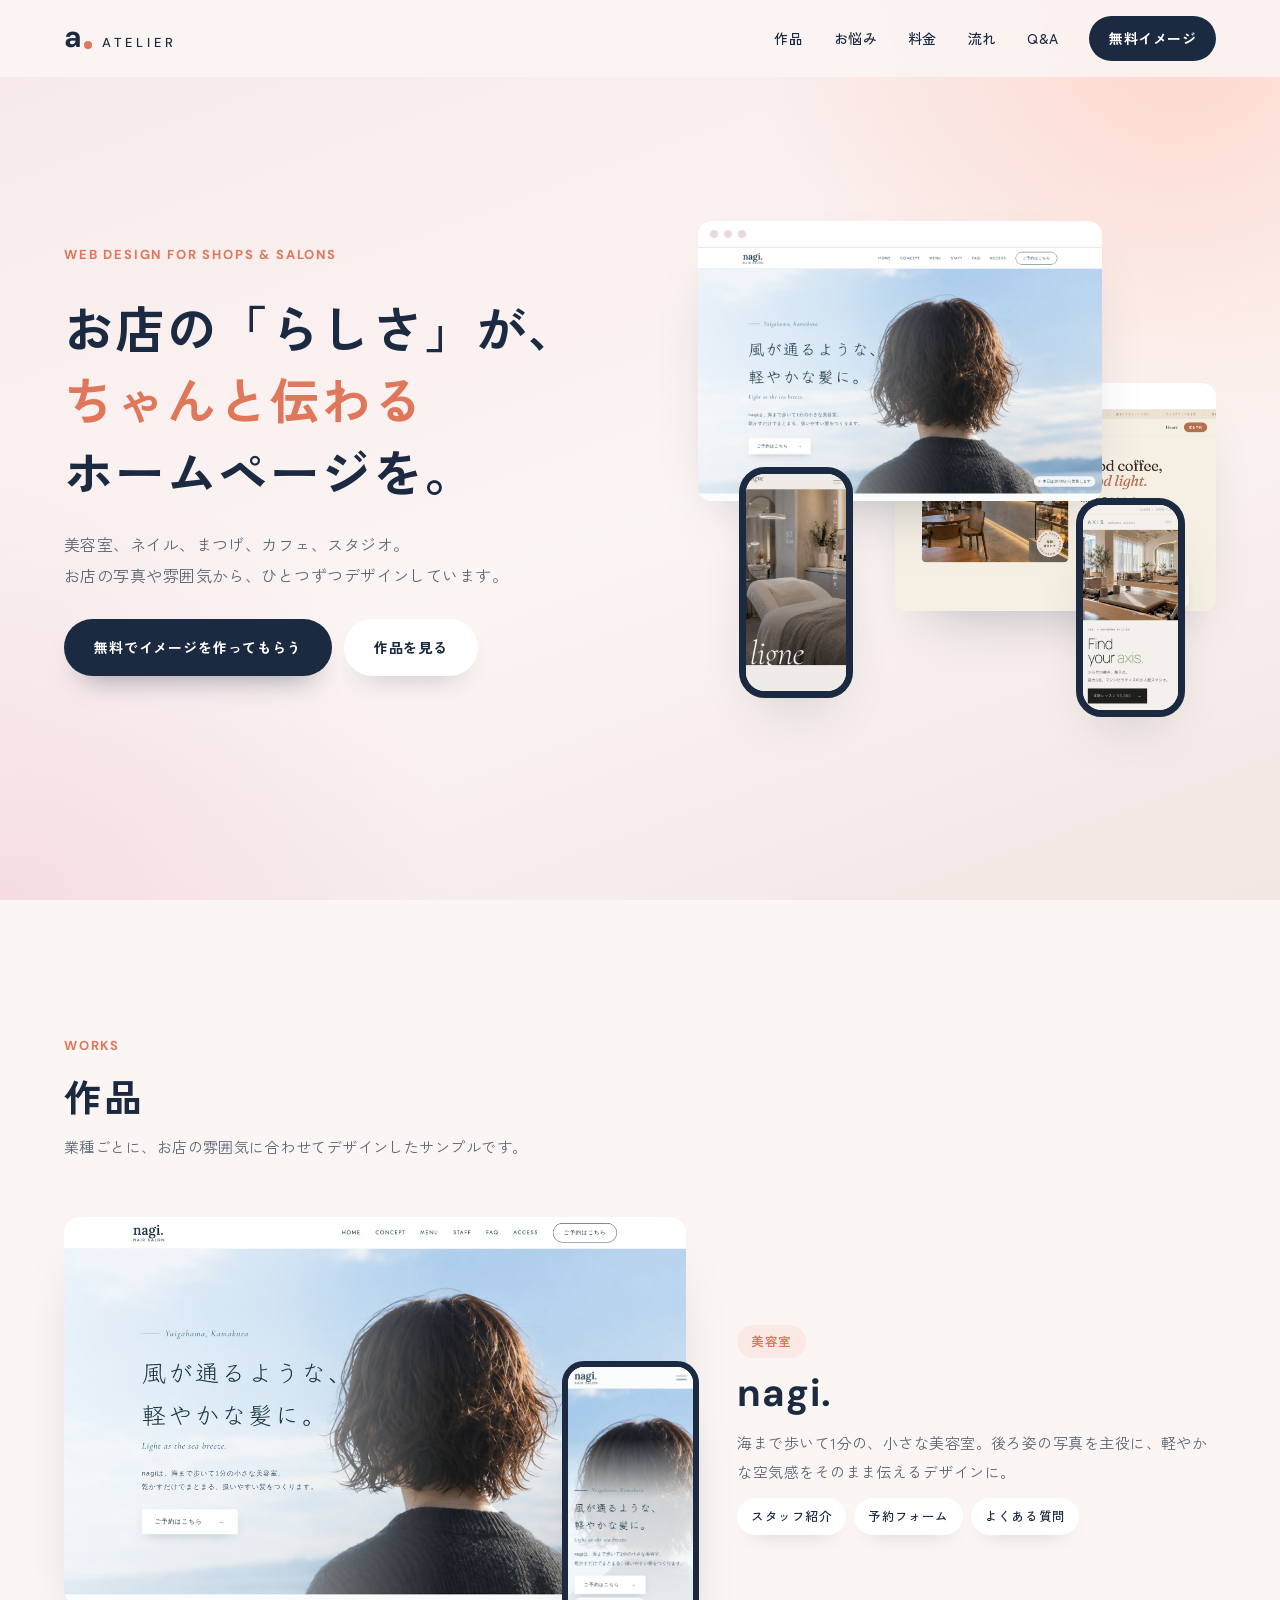
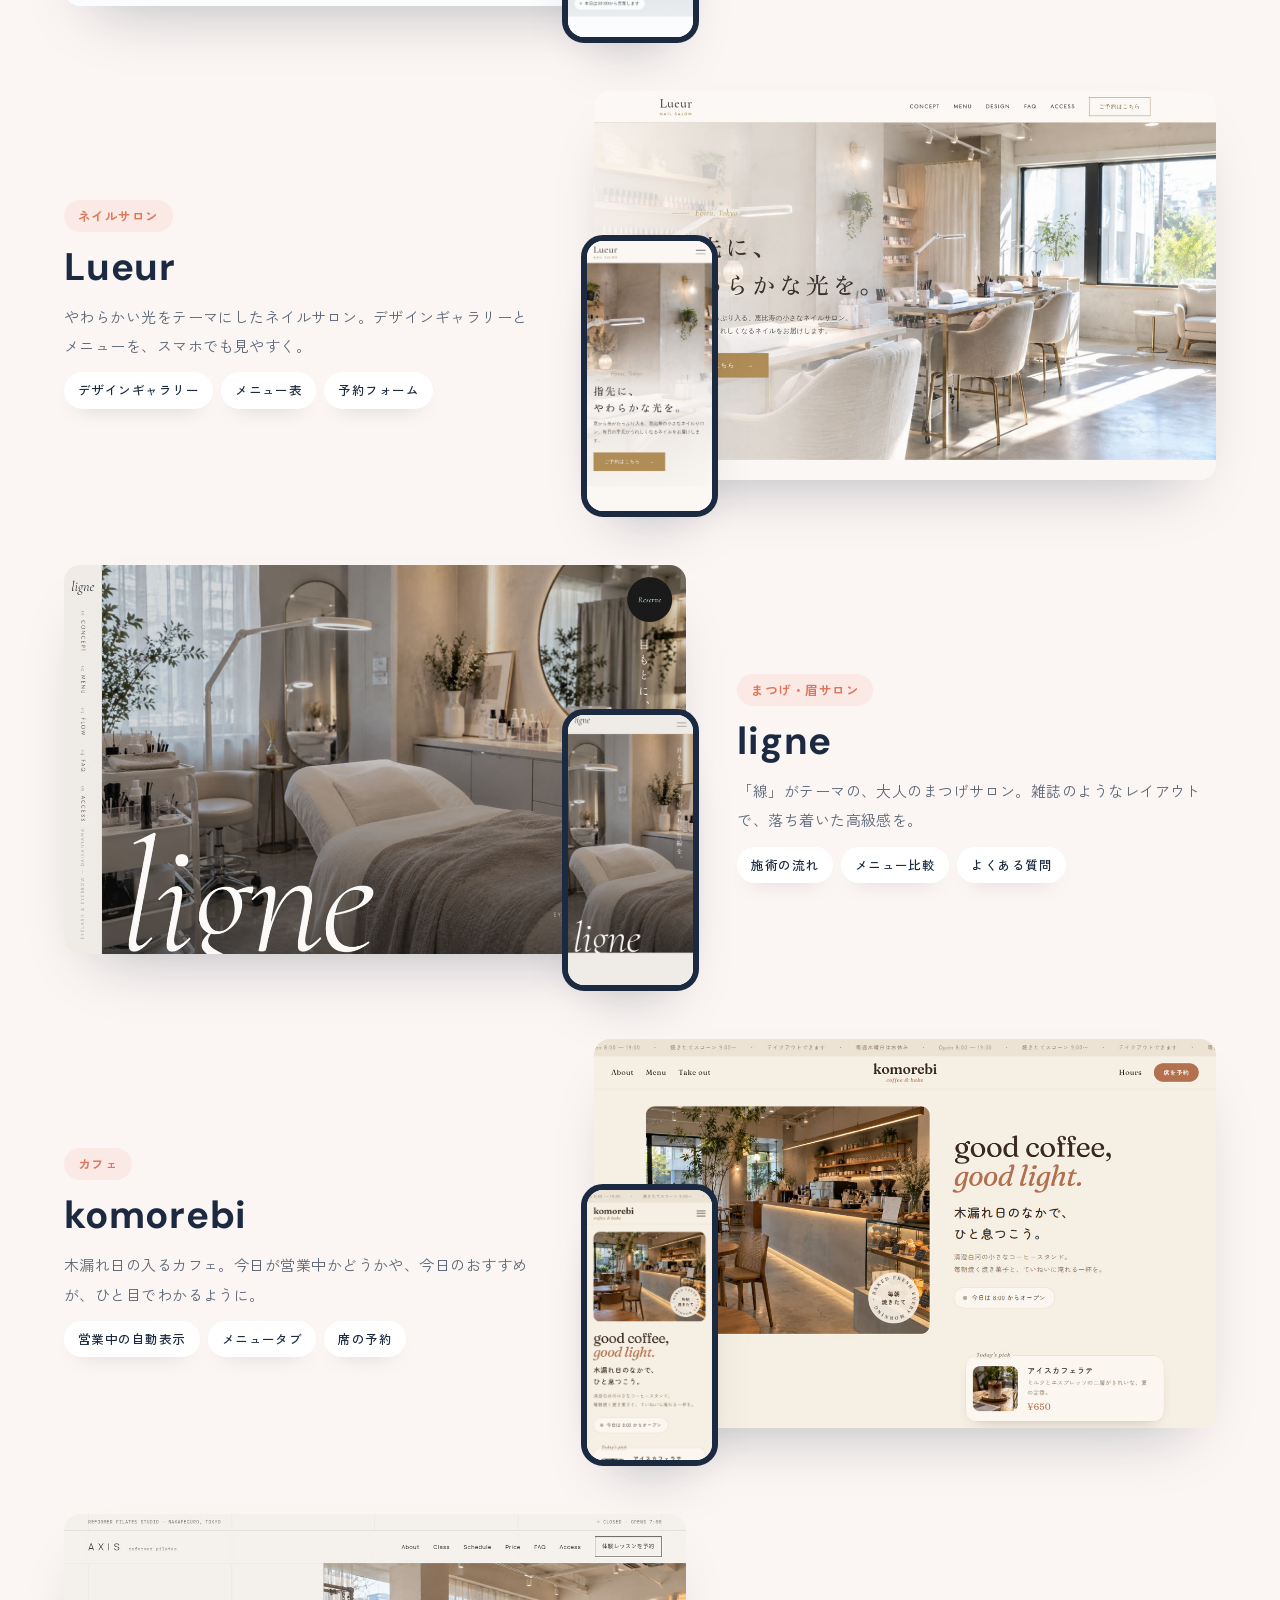
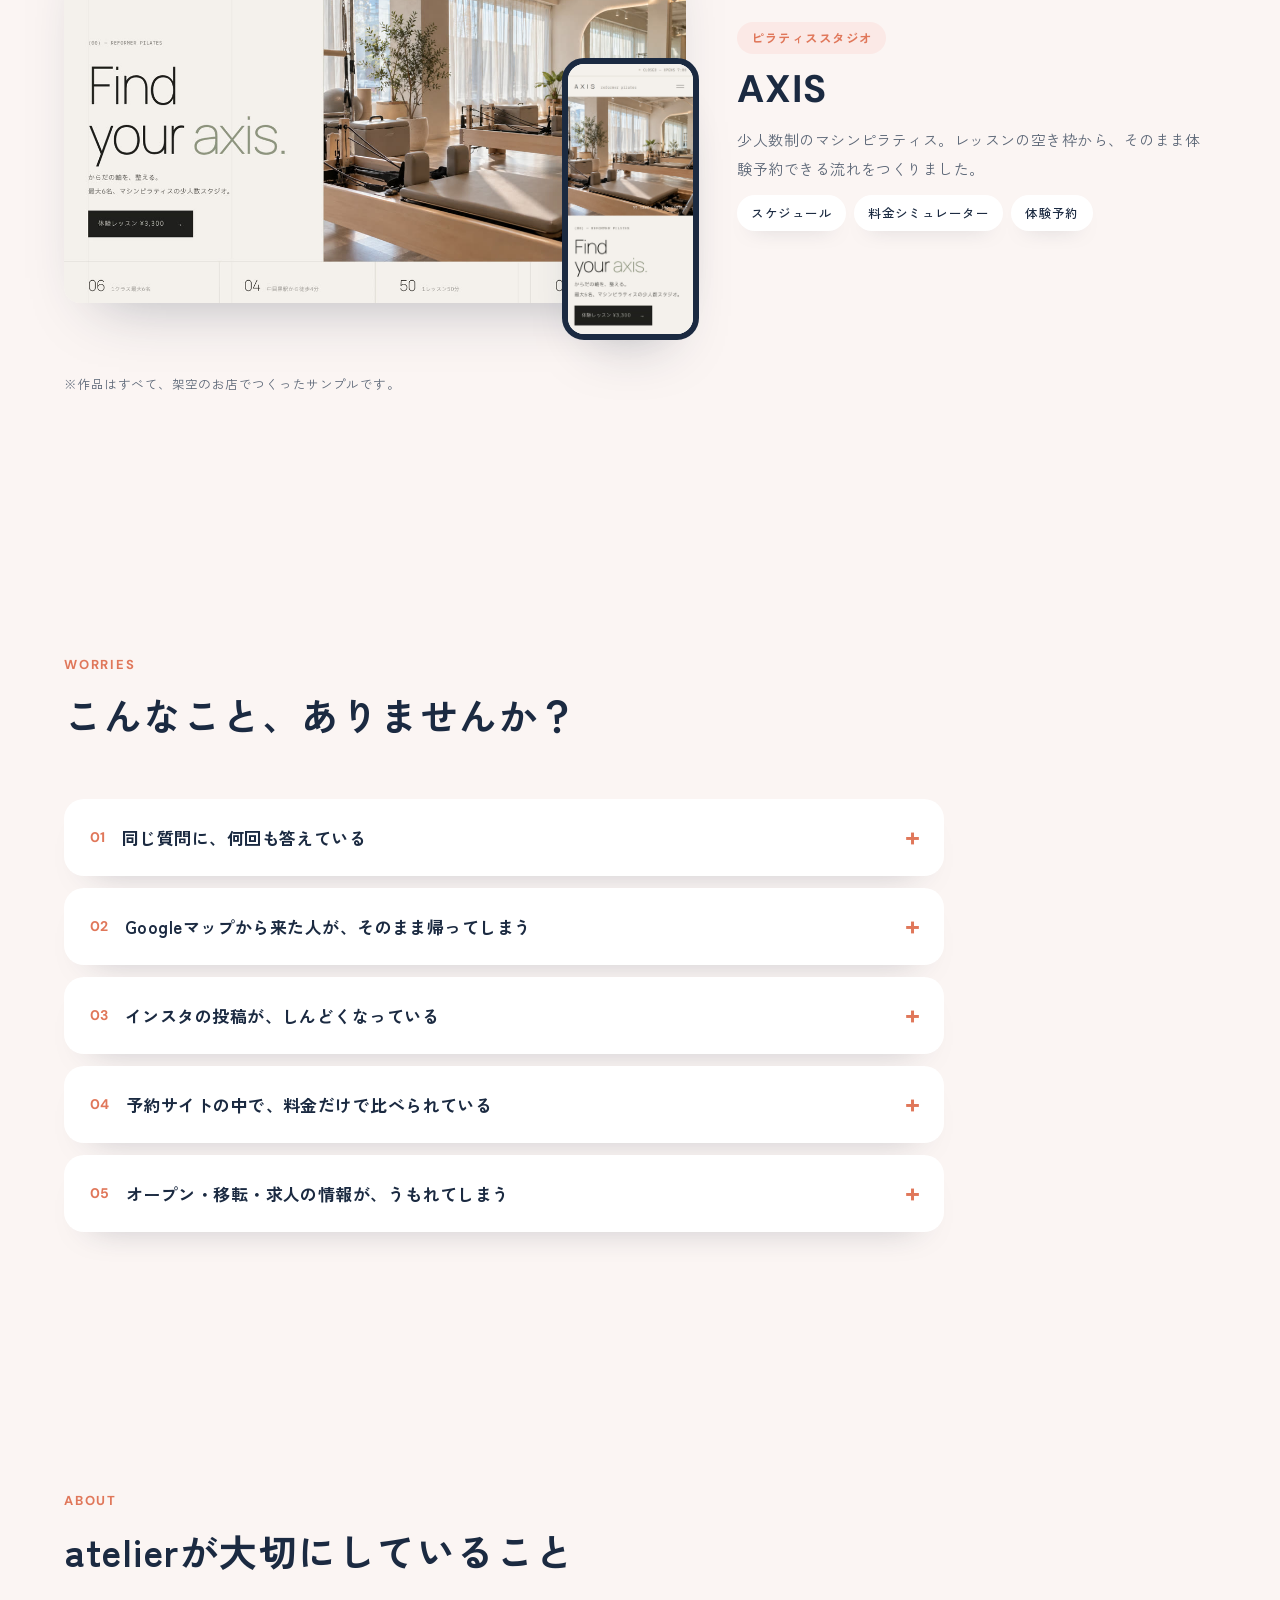
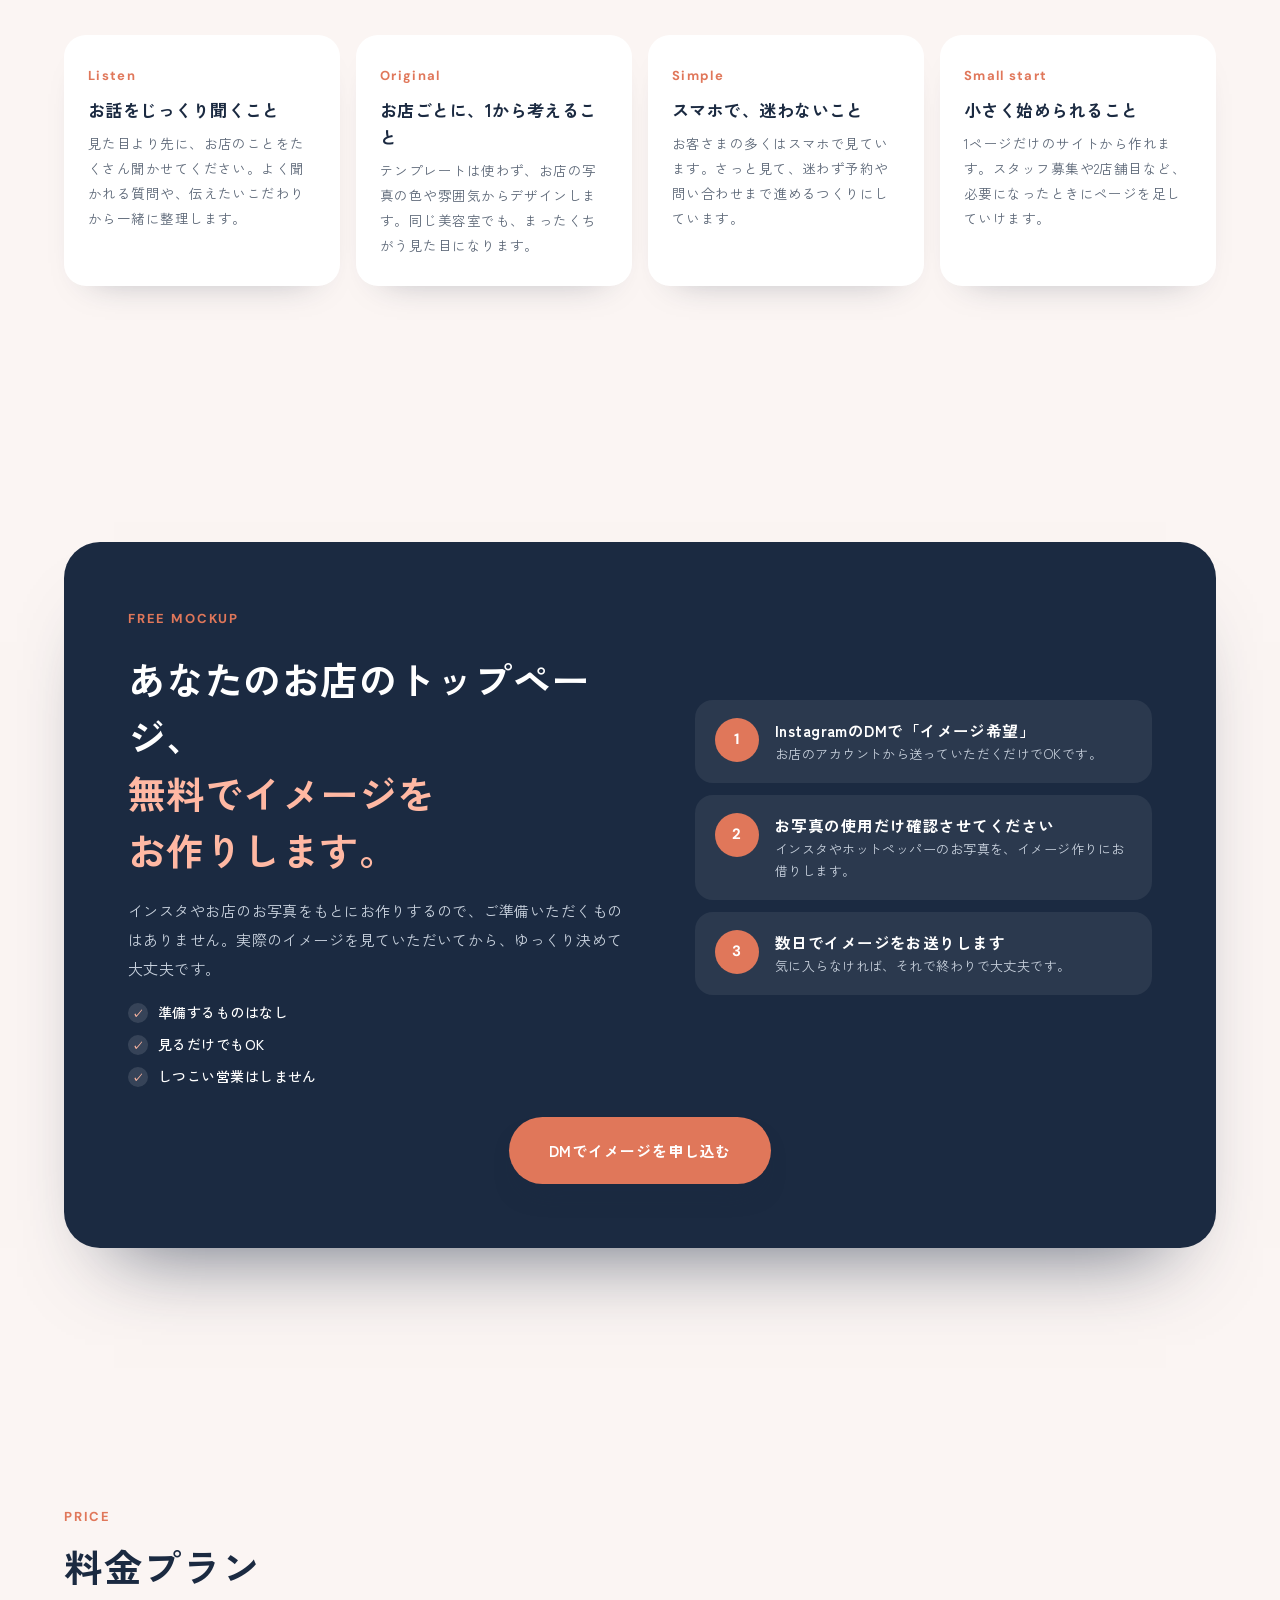
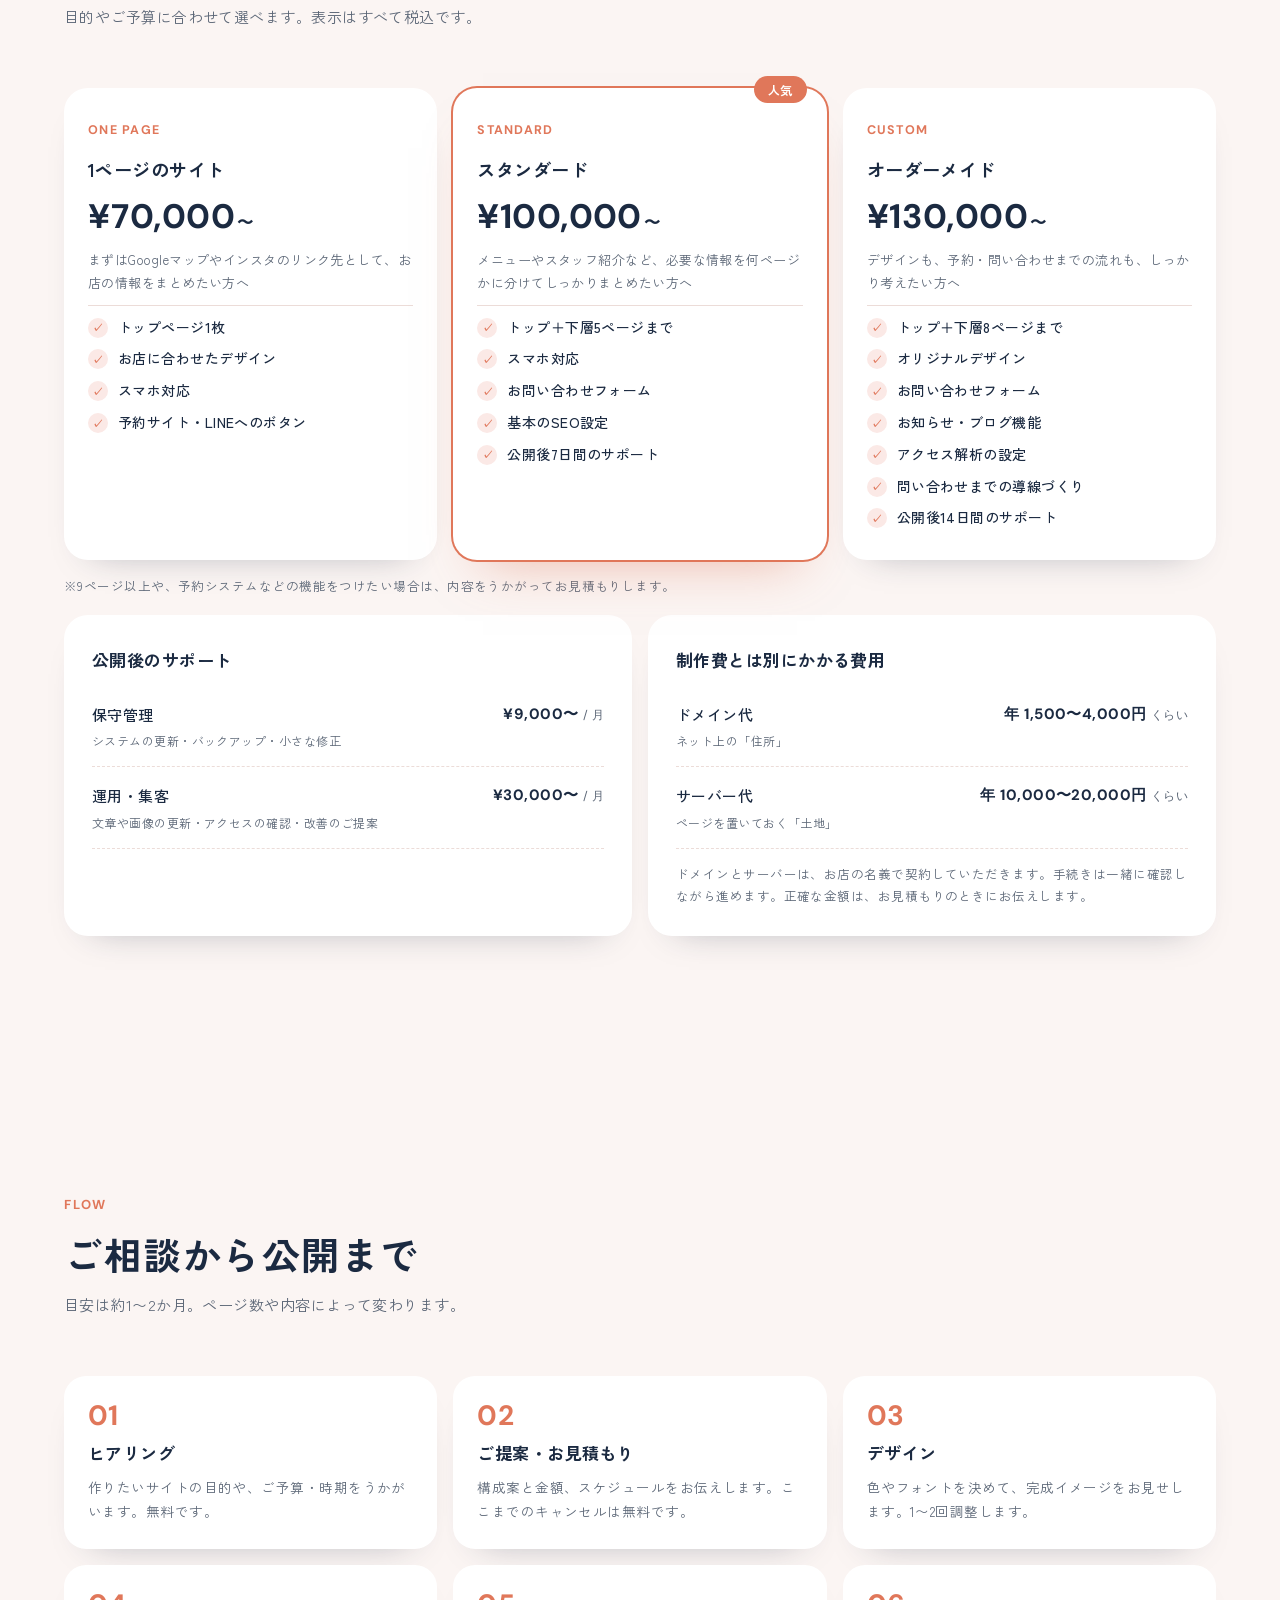
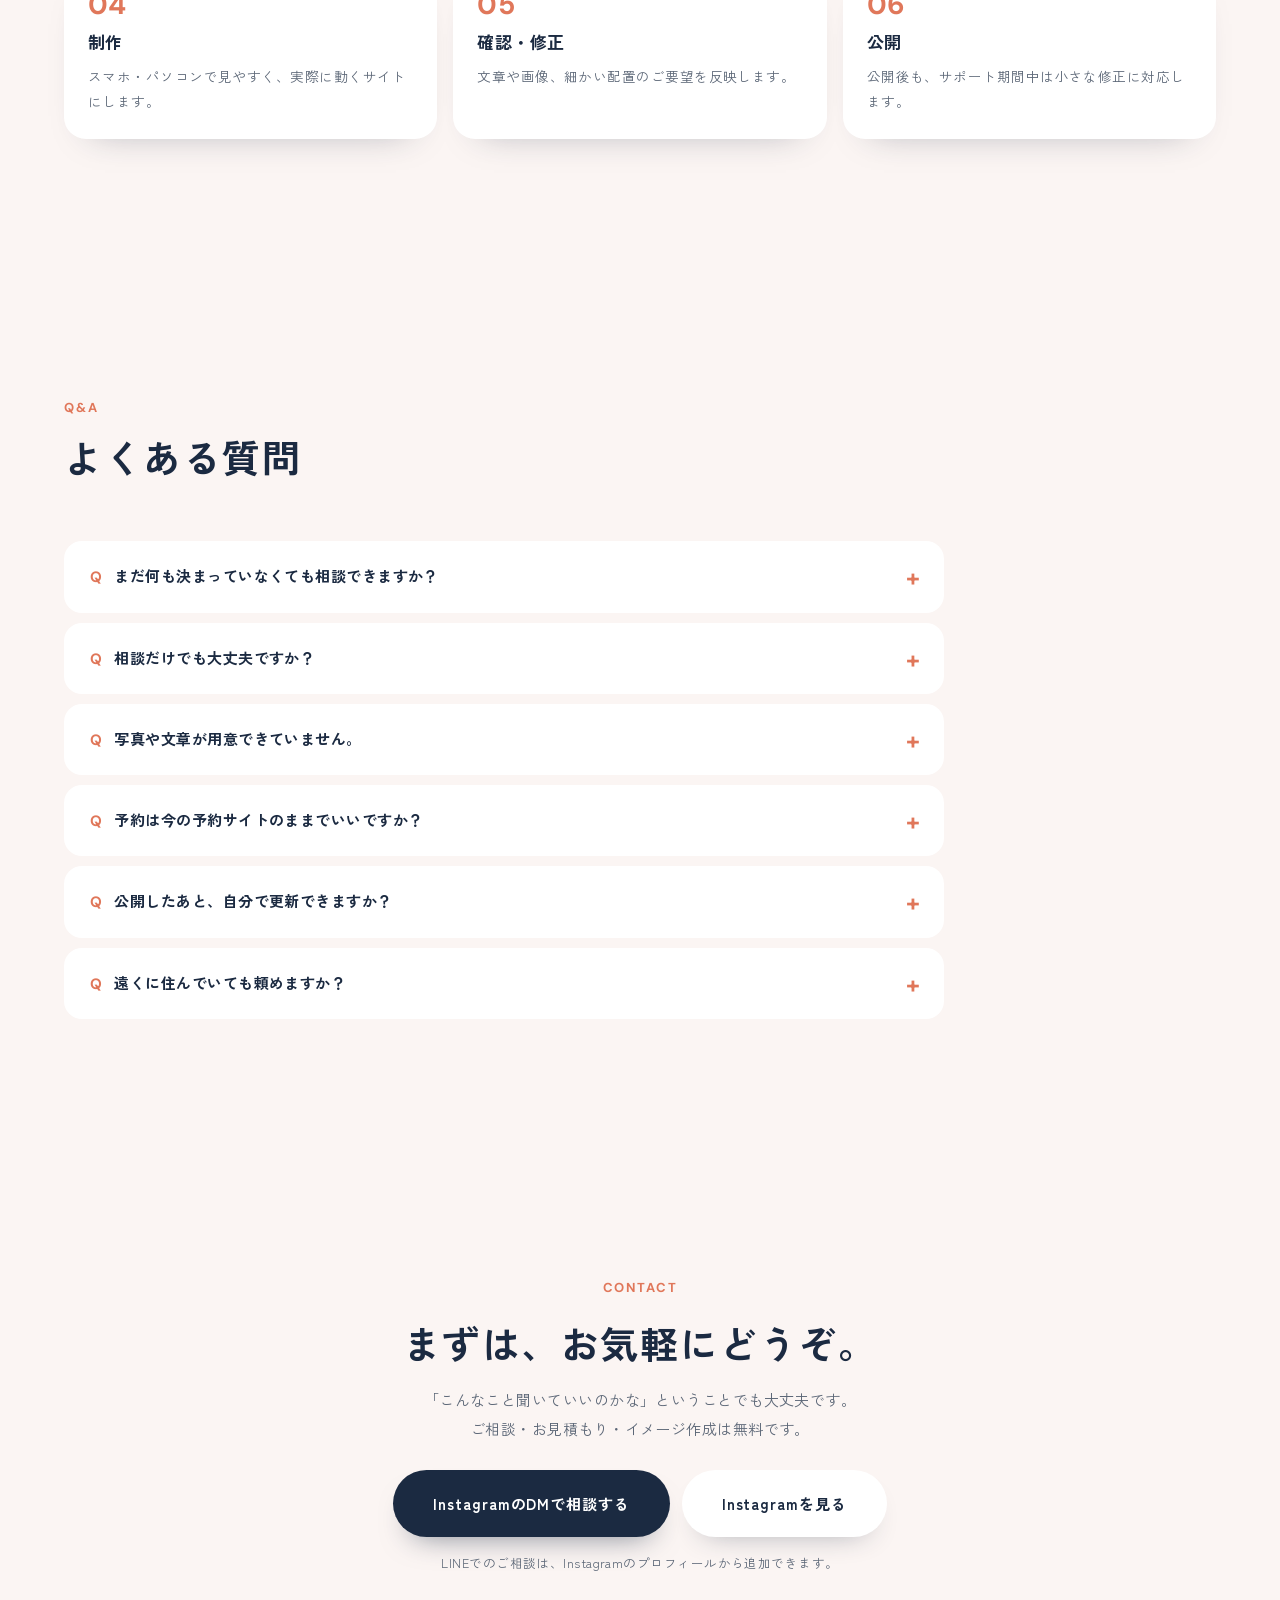
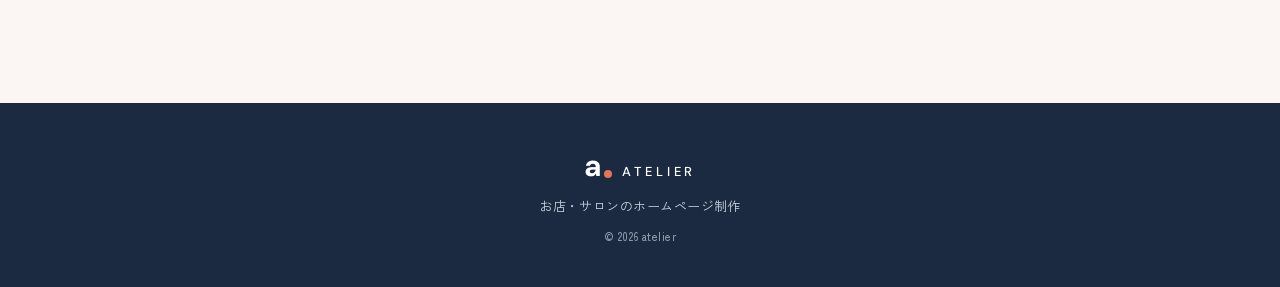
==== commit 014c7419: "Update atelier pricing to three plans (70k / 100k / 130k) Co-Authored-By: Claude Opus 5.5 <noreply@a" ====
--- a/atelier/index.html
+++ b/atelier/index.html
@@ -149,33 +149,27 @@
         <article class="plan reveal">
           <p class="plan__en">One page</p>
           <h3>1ページのサイト</h3>
-          <p class="plan__price">¥50,000<small>〜</small></p>
+          <p class="plan__price">¥70,000<small>〜</small></p>
           <p class="plan__for">まずはGoogleマップやインスタのリンク先として、お店の情報をまとめたい方へ</p>
-          <ul class="ck"><li>トップページ1枚</li><li>スマホ対応</li><li>予約サイト・LINEへのボタン</li></ul>
-        </article>
-        <article class="plan reveal">
-          <p class="plan__en">Small</p>
-          <h3>スモールサイト</h3>
-          <p class="plan__price">¥100,000<small>〜</small></p>
-          <p class="plan__for">必要な情報を、何ページかに分けてしっかりまとめたい方へ</p>
-          <ul class="ck"><li>トップ＋下層5ページまで</li><li>スマホ対応</li><li>お問い合わせフォーム</li><li>基本のSEO設定</li><li>公開後7日間のサポート</li></ul>
+          <ul class="ck"><li>トップページ1枚</li><li>お店に合わせたデザイン</li><li>スマホ対応</li><li>予約サイト・LINEへのボタン</li></ul>
         </article>
         <article class="plan plan--pop reveal">
           <p class="plan__badge">人気</p>
           <p class="plan__en">Standard</p>
           <h3>スタンダード</h3>
-          <p class="plan__price">¥150,000<small>〜</small></p>
-          <p class="plan__for">デザインも、予約・問い合わせまでの流れも、しっかり考えたい方へ</p>
-          <ul class="ck"><li>トップ＋下層8ページまで</li><li>オリジナルデザイン</li><li>お知らせ・ブログ機能</li><li>アクセス解析の設定</li><li>公開後14日間のサポート</li></ul>
+          <p class="plan__price">¥100,000<small>〜</small></p>
+          <p class="plan__for">メニューやスタッフ紹介など、必要な情報を何ページかに分けてしっかりまとめたい方へ</p>
+          <ul class="ck"><li>トップ＋下層5ページまで</li><li>スマホ対応</li><li>お問い合わせフォーム</li><li>基本のSEO設定</li><li>公開後7日間のサポート</li></ul>
         </article>
         <article class="plan reveal">
           <p class="plan__en">Custom</p>
           <h3>オーダーメイド</h3>
-          <p class="plan__price">¥200,000<small>〜</small></p>
-          <p class="plan__for">集客やブランドづくりまで、本格的に考えたい方へ</p>
-          <ul class="ck"><li>トップ＋下層9ページ以上</li><li>サイト全体の構成・SEO設計</li><li>機能のカスタマイズ</li><li>公開後30日間のサポート</li></ul>
-        </article>
-      </div>
+          <p class="plan__price">¥130,000<small>〜</small></p>
+          <p class="plan__for">デザインも、予約・問い合わせまでの流れも、しっかり考えたい方へ</p>
+          <ul class="ck"><li>トップ＋下層8ページまで</li><li>オリジナルデザイン</li><li>お問い合わせフォーム</li><li>お知らせ・ブログ機能</li><li>アクセス解析の設定</li><li>問い合わせまでの導線づくり</li><li>公開後14日間のサポート</li></ul>
+        </article>
+      </div>
+      <p class="plans__more">※9ページ以上や、予約システムなどの機能をつけたい場合は、内容をうかがってお見積もりします。</p>
       <div class="price__sub">
         <div class="price__box reveal">
           <h3>公開後のサポート</h3>
--- a/atelier/style.css
+++ b/atelier/style.css
@@ -179,7 +179,8 @@
 .free .btn--big { grid-column: 1 / -1; justify-self: center; background: var(--accent); }
 
 /* ===== 料金 ===== */
-.plans { display: grid; grid-template-columns: repeat(4, 1fr); gap: 16px; }
+.plans { display: grid; grid-template-columns: repeat(3, 1fr); gap: 16px; }
+.plans__more { margin-top: 14px; font-size: 12.5px; color: var(--sub); font-weight: 400; }
 .plan { position: relative; display: grid; gap: 10px; align-content: start; padding: 30px 24px; background: #fff; border-radius: 24px; box-shadow: 0 18px 36px -28px rgba(27,42,65,.4); }
 .plan--pop { box-shadow: 0 0 0 2px var(--accent), 0 30px 50px -30px rgba(224,119,90,.5); }
 .plan__badge { position: absolute; top: -12px; right: 20px; padding: 2px 14px; border-radius: 999px; background: var(--accent); color: #fff; font-size: 12px; font-weight: 700; }
@@ -238,7 +239,7 @@
 
 /* ===== タブレット ===== */
 @media (max-width: 1060px) {
-  .plans, .about__list { grid-template-columns: repeat(2, 1fr); }
+  .about__list { grid-template-columns: repeat(2, 1fr); }
   .flow__list { grid-template-columns: repeat(2, 1fr); }
 }
 
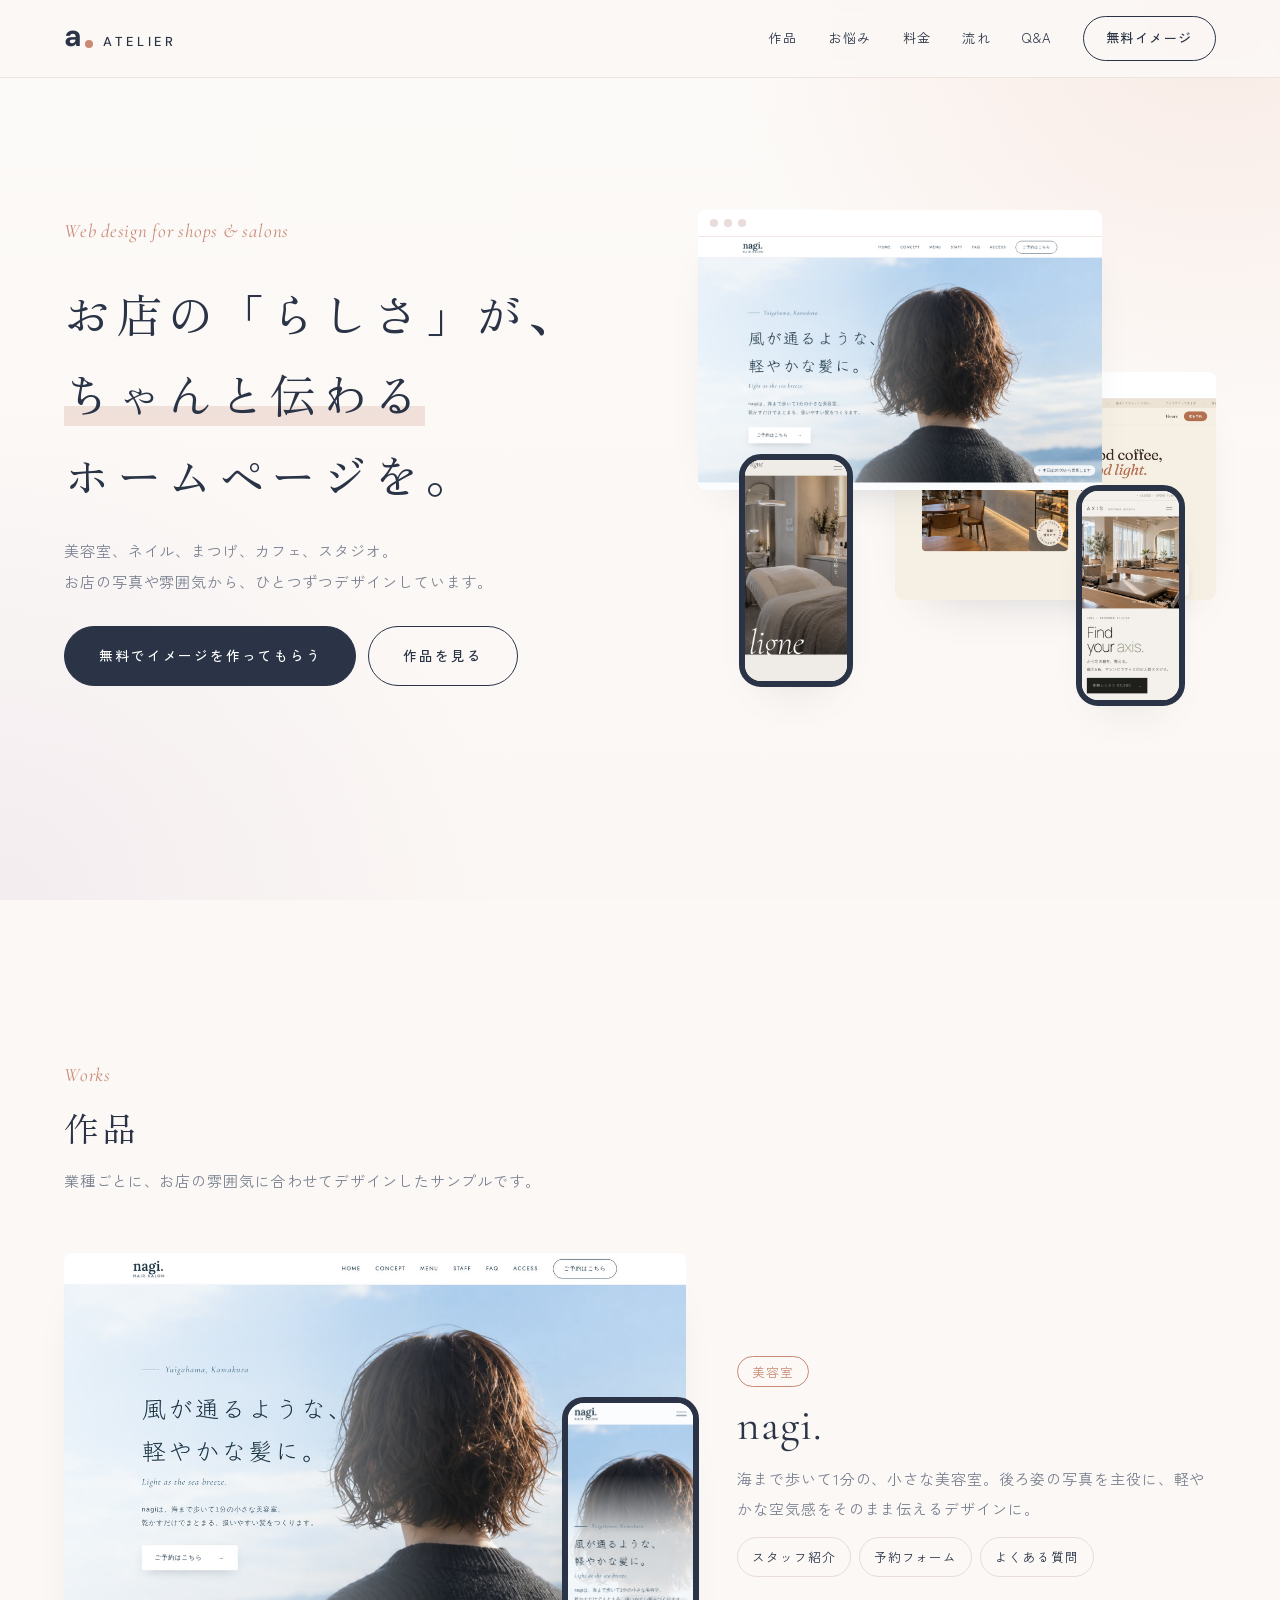
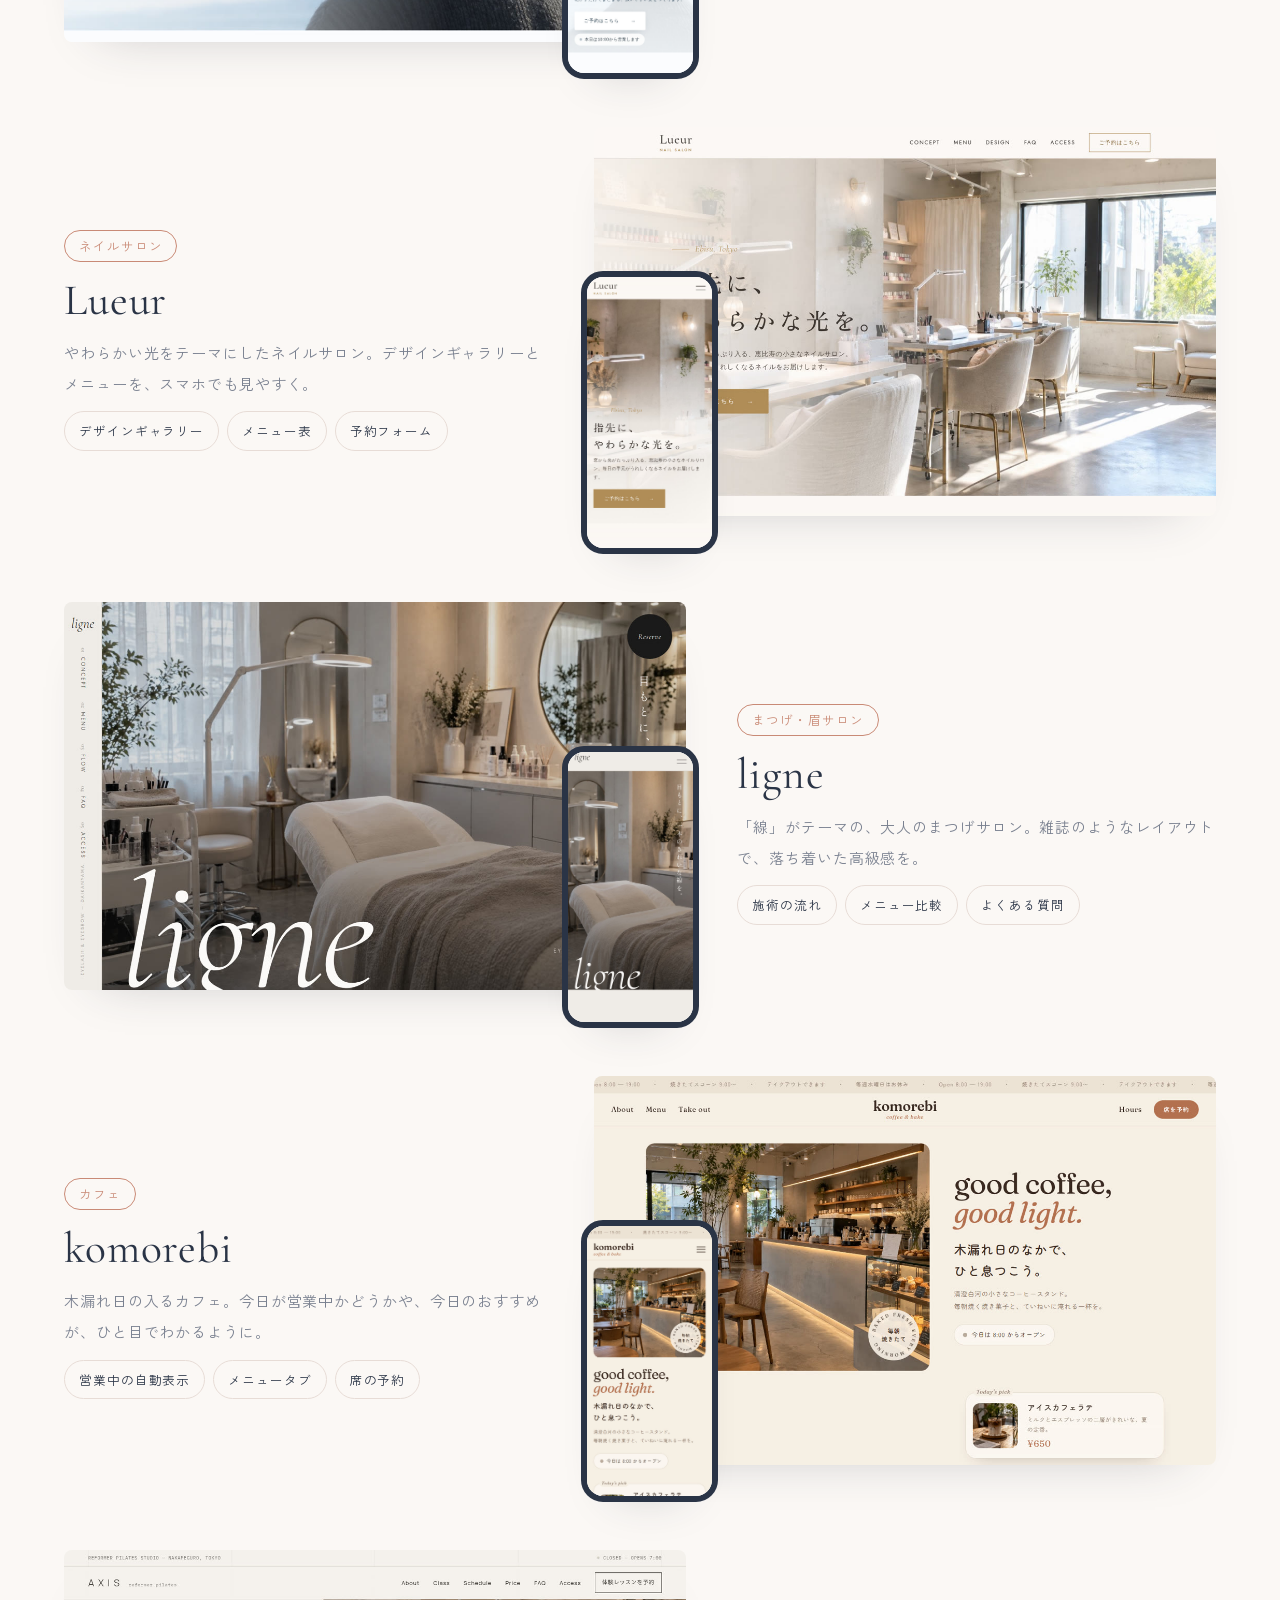
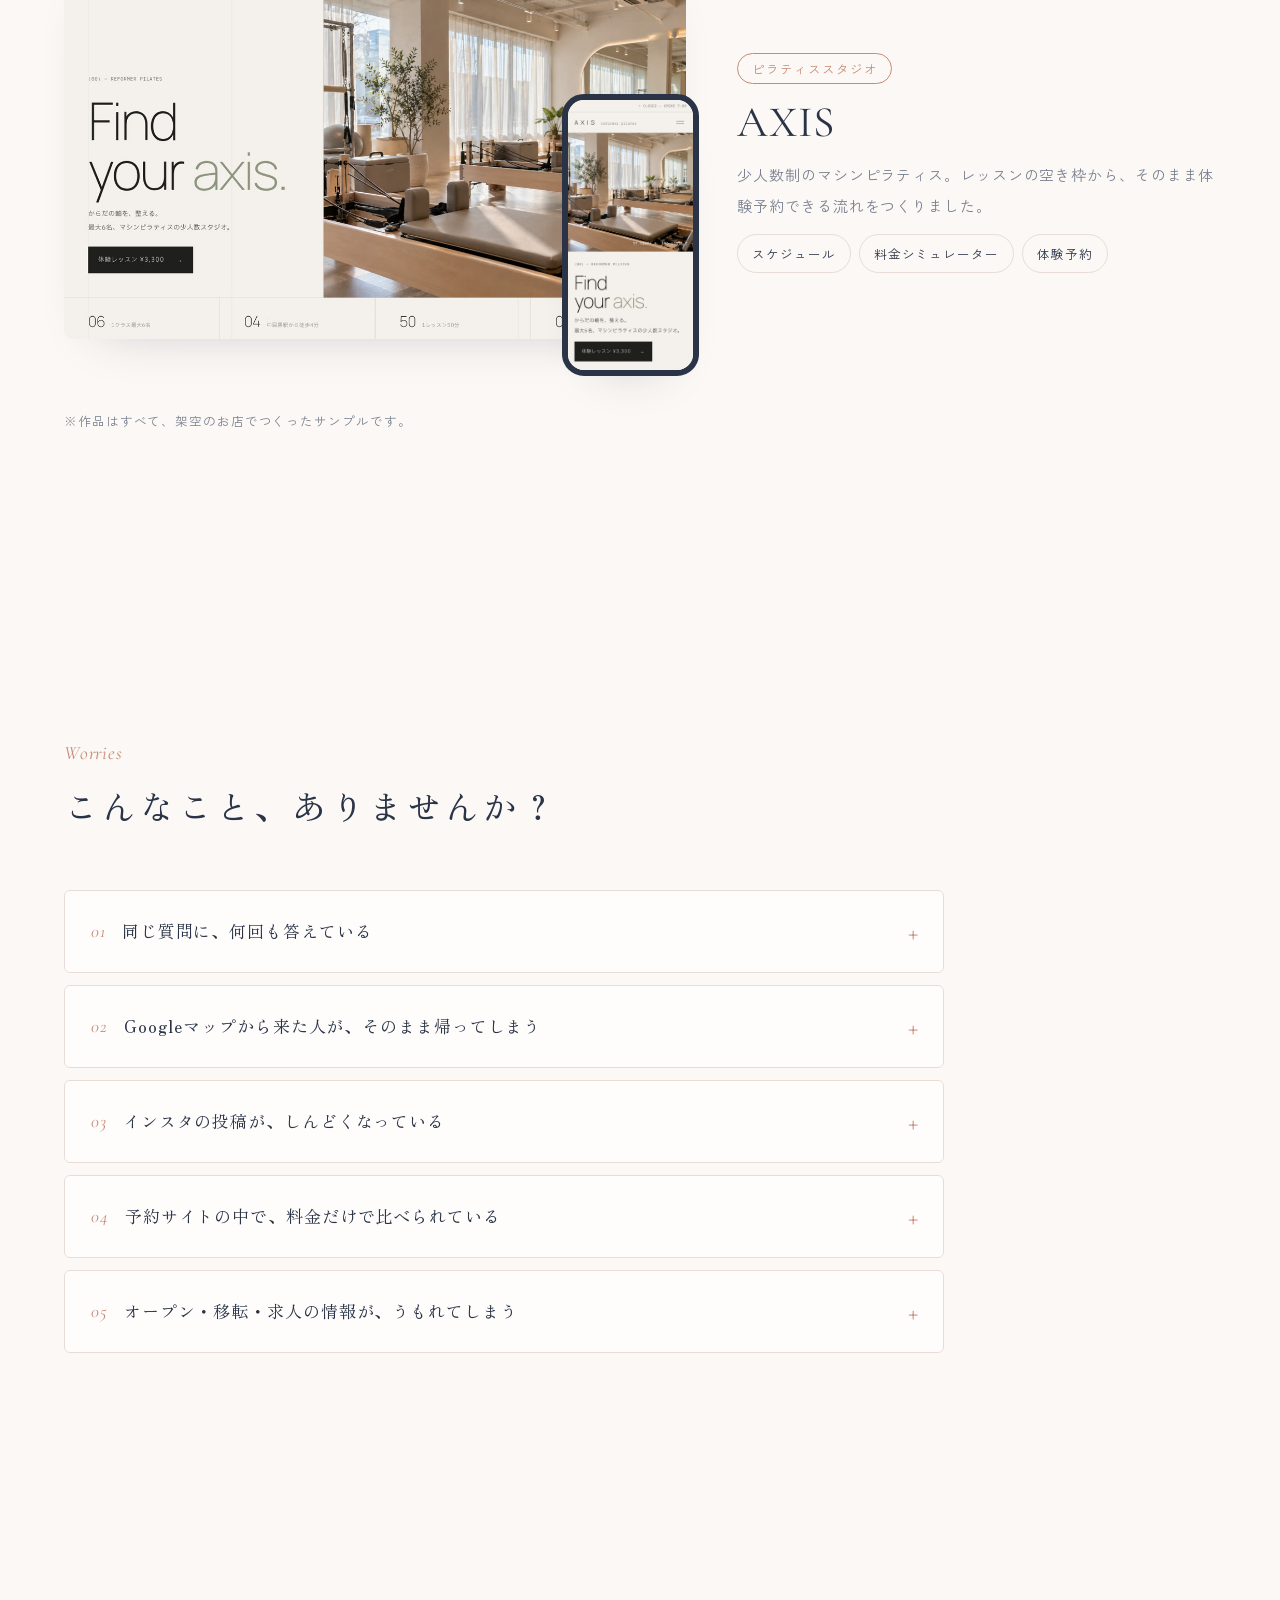
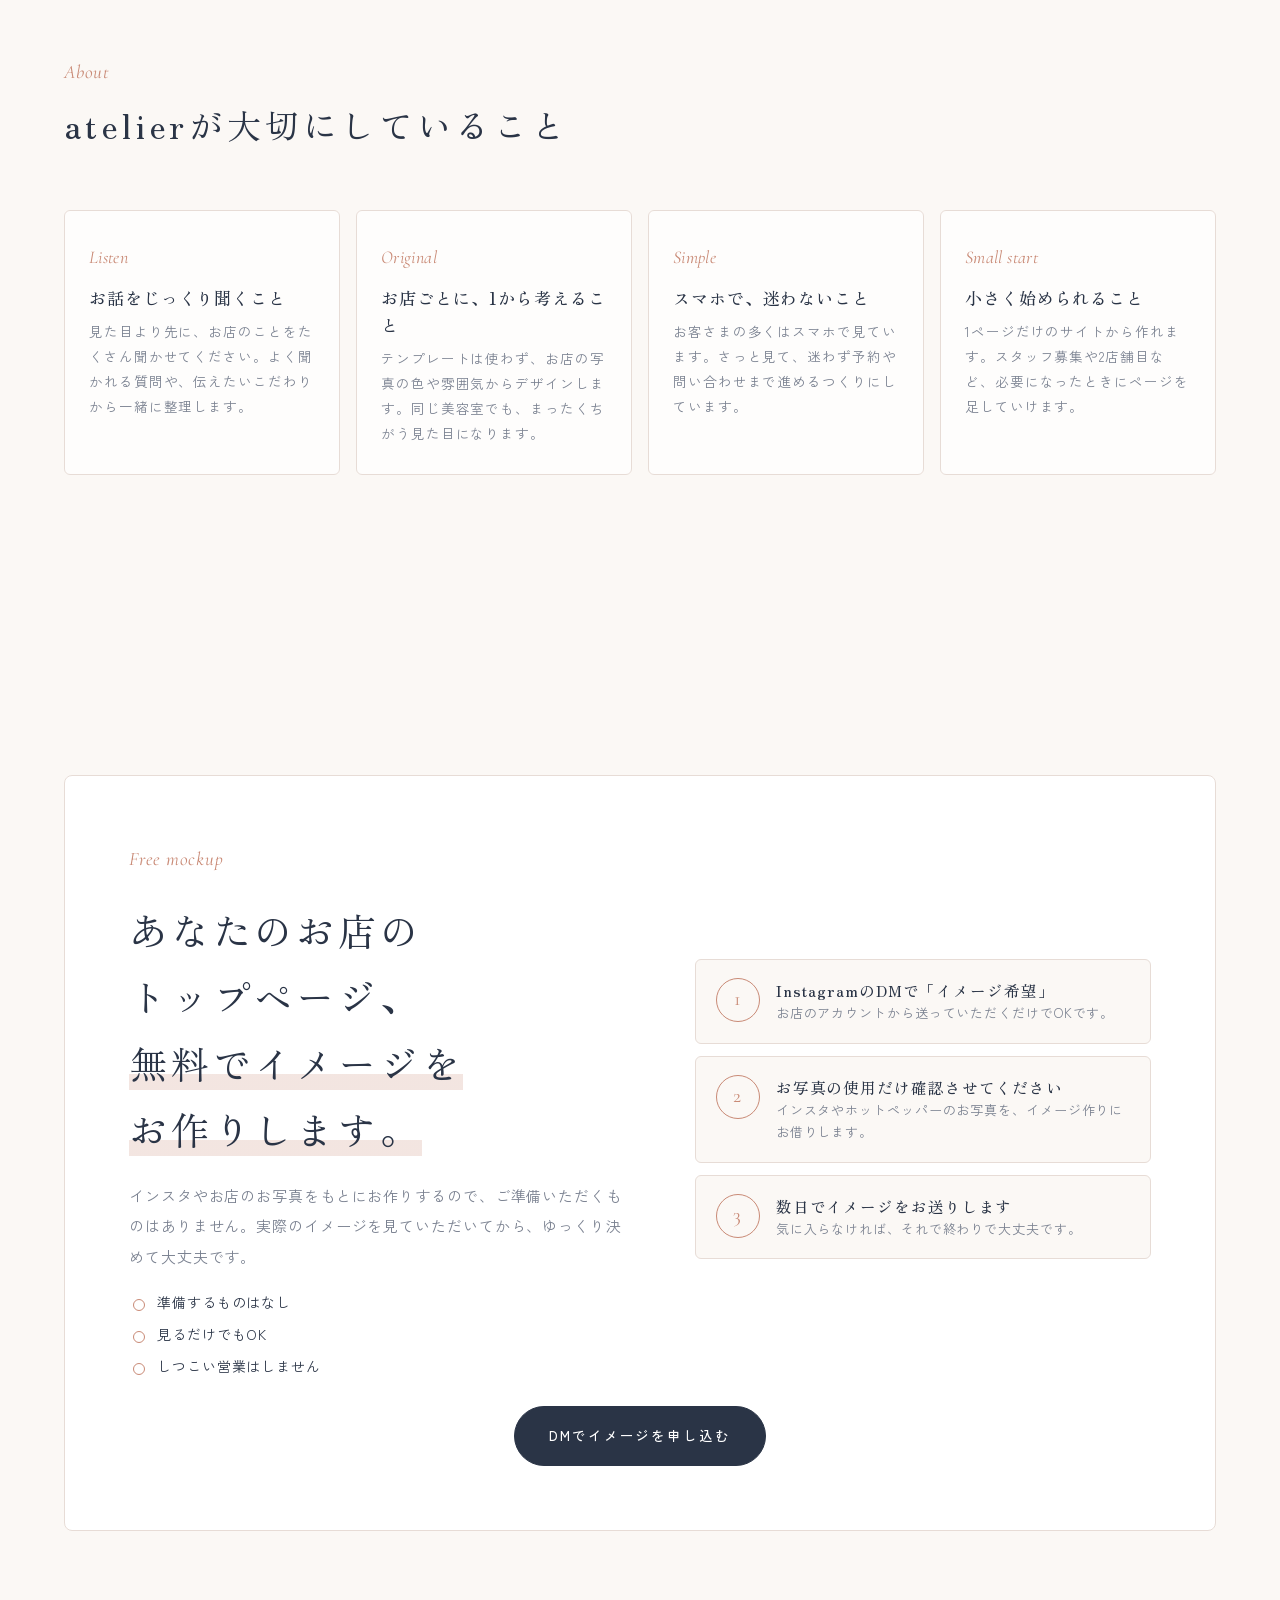
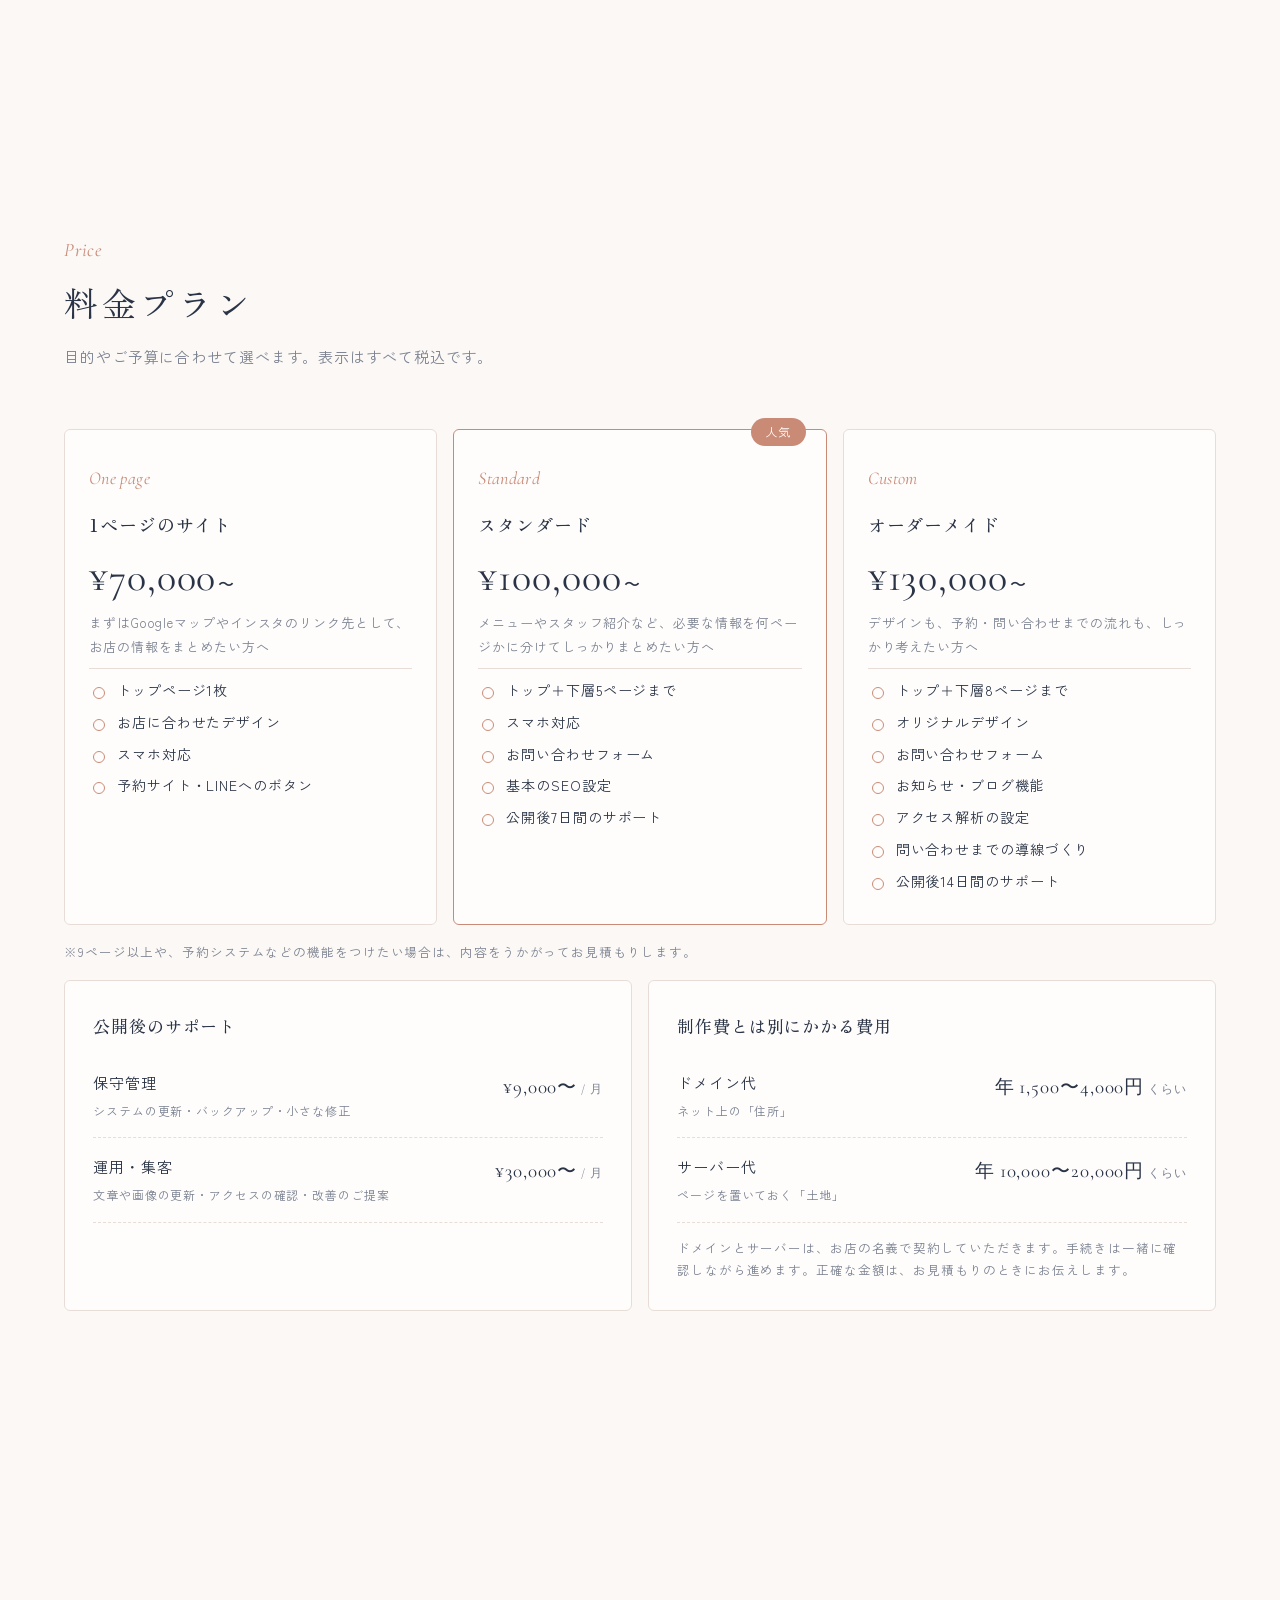
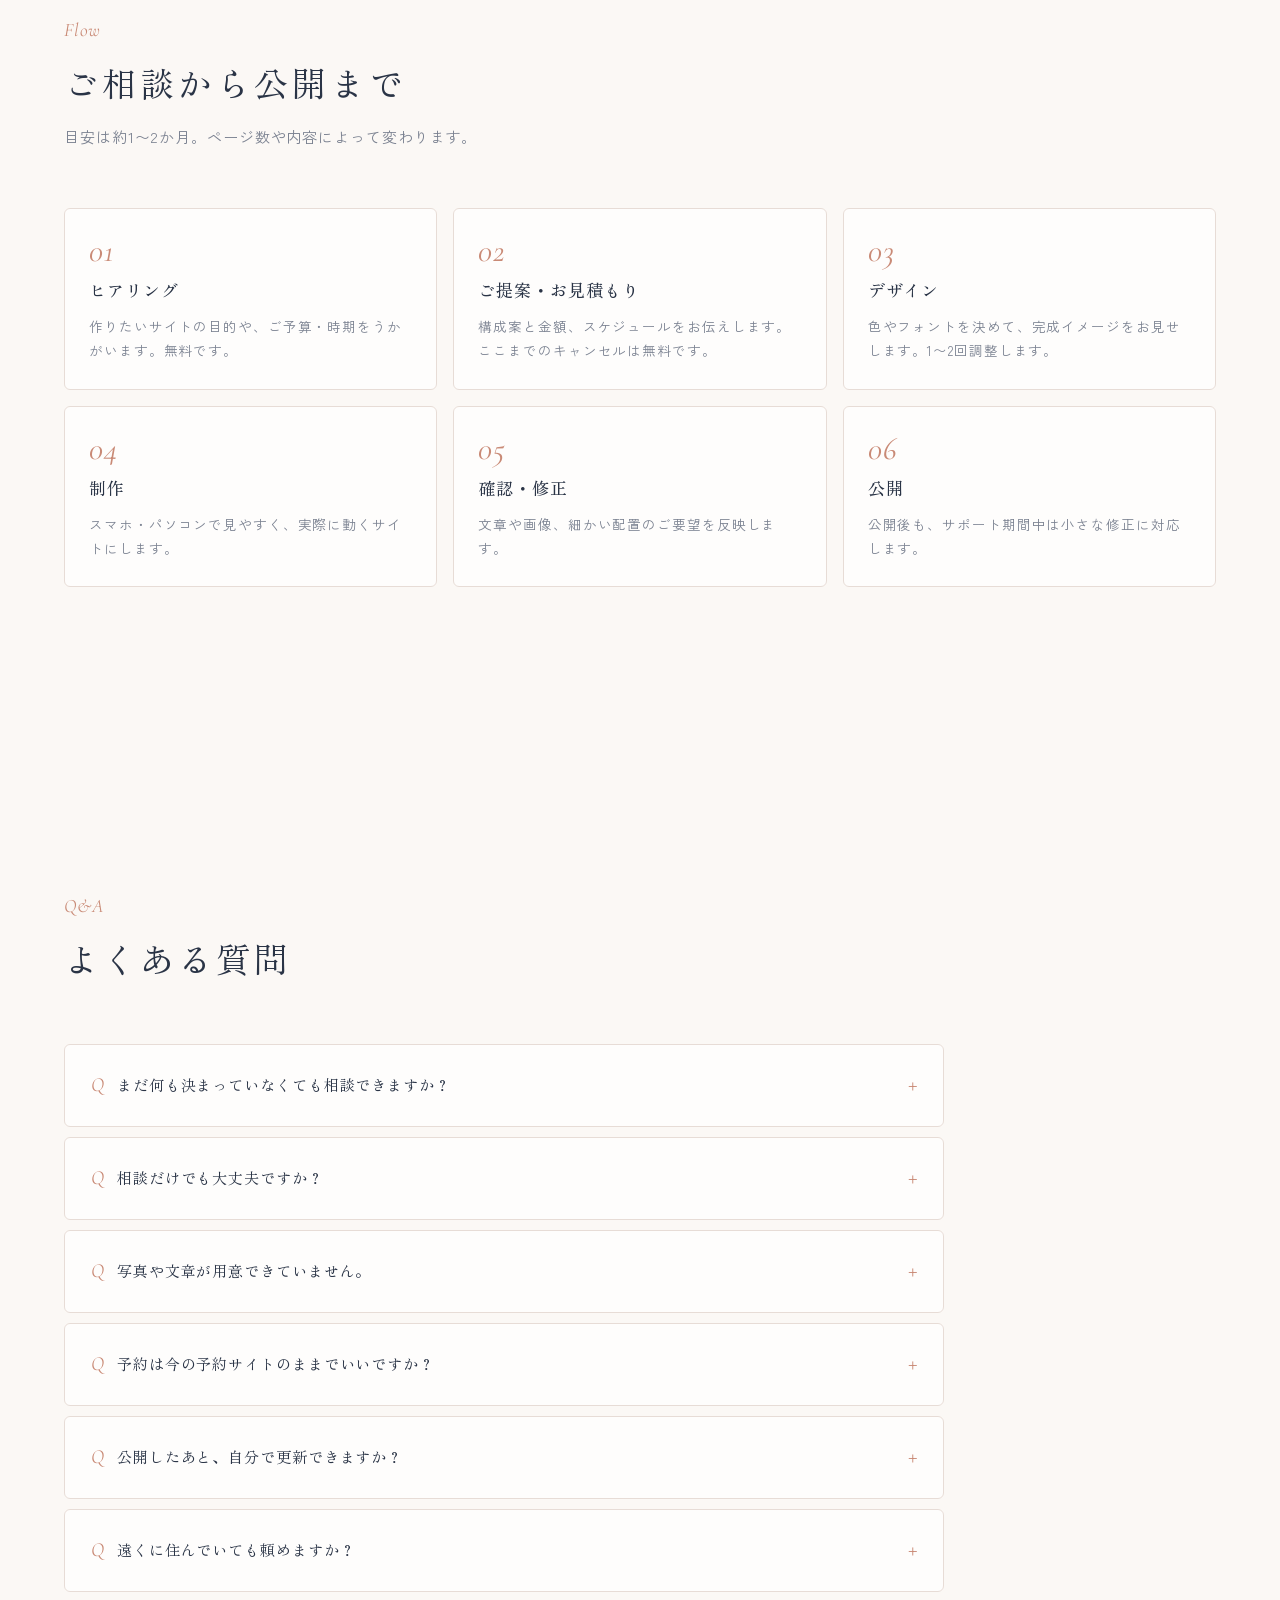
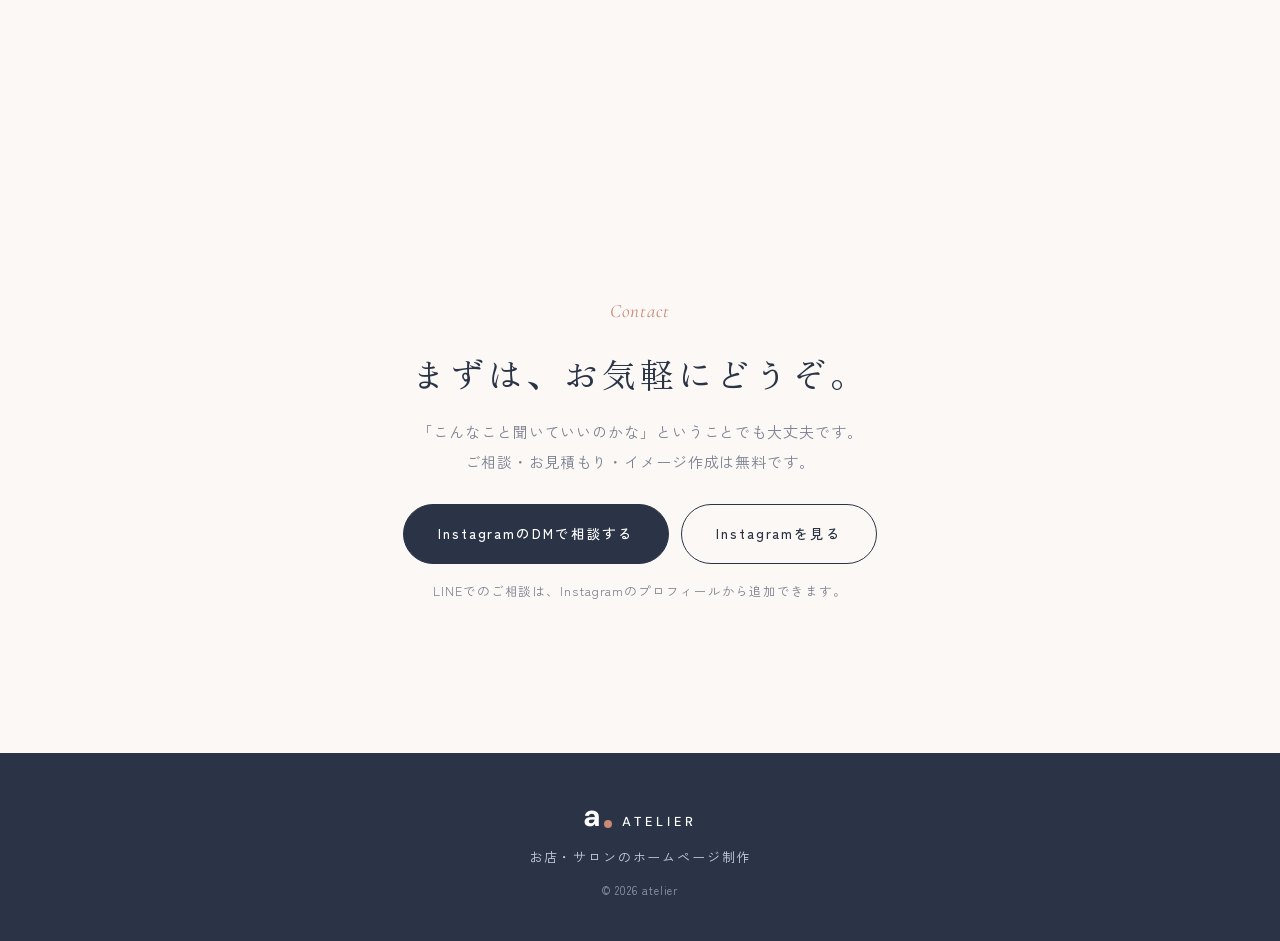
==== commit 28c3698b: "Restyle atelier site with a refined serif look Co-Authored-By: Claude Opus 5.5 <noreply@anthropic.co" ====
--- a/atelier/index.html
+++ b/atelier/index.html
@@ -125,7 +125,7 @@
       <div class="free__inner reveal">
         <div class="free__text">
           <p class="eb">Free mockup</p>
-          <h2 class="free__title">あなたのお店のトップページ、<br><em>無料でイメージを</em><br><em>お作りします。</em></h2>
+          <h2 class="free__title">あなたのお店の<br>トップページ、<br><em>無料でイメージを</em><br><em>お作りします。</em></h2>
           <p>インスタやお店のお写真をもとにお作りするので、ご準備いただくものはありません。実際のイメージを見ていただいてから、ゆっくり決めて大丈夫です。</p>
           <ul class="ck"><li>準備するものはなし</li><li>見るだけでもOK</li><li>しつこい営業はしません</li></ul>
         </div>
--- a/atelier/fonts/fonts.css
+++ b/atelier/fonts/fonts.css
@@ -3676,4 +3676,2536 @@
   font-weight: 700;
   src: url(./files/dm-sans-latin-700-normal.woff2) format('woff2'), url(./files/dm-sans-latin-700-normal.woff) format('woff');
   unicode-range: U+0000-00FF,U+0131,U+0152-0153,U+02BB-02BC,U+02C6,U+02DA,U+02DC,U+0304,U+0308,U+0329,U+2000-206F,U+20AC,U+2122,U+2191,U+2193,U+2212,U+2215,U+FEFF,U+FFFD;
+}/* zen-old-mincho-[2]-400-normal */
+@font-face {
+  font-family: 'Zen Old Mincho';
+  font-style: normal;
+  font-display: swap;
+  font-weight: 400;
+  src: url(./files/zen-old-mincho-2-400-normal.woff2) format('woff2'), url(./files/zen-old-mincho-2-400-normal.woff) format('woff');
+  unicode-range: U+ffd7,U+ffda-ffdc,U+ffe0-ffe2,U+ffe4,U+ffe6,U+ffe8-ffee,U+1f100-1f10c,U+1f110-1f16c,U+1f170-1f1ac,U+1f200-1f202,U+1f210-1f234;
+}
+
+/* zen-old-mincho-[3]-400-normal */
+@font-face {
+  font-family: 'Zen Old Mincho';
+  font-style: normal;
+  font-display: swap;
+  font-weight: 400;
+  src: url(./files/zen-old-mincho-3-400-normal.woff2) format('woff2'), url(./files/zen-old-mincho-3-400-normal.woff) format('woff');
+  unicode-range: U+fa10,U+fa12-fa6d,U+fb00-fb04,U+fe10-fe19,U+fe30-fe42,U+fe44-fe52,U+fe54-fe66,U+fe68-fe6b,U+ff02,U+ff04,U+ff07,U+ff51,U+ff5b,U+ff5d,U+ff5f-ff60,U+ff66,U+ff69,U+ff87,U+ffa1-ffbe,U+ffc2-ffc7,U+ffca-ffcf,U+ffd2-ffd6;
+}
+
+/* zen-old-mincho-[4]-400-normal */
+@font-face {
+  font-family: 'Zen Old Mincho';
+  font-style: normal;
+  font-display: swap;
+  font-weight: 400;
+  src: url(./files/zen-old-mincho-4-400-normal.woff2) format('woff2'), url(./files/zen-old-mincho-4-400-normal.woff) format('woff');
+  unicode-range: U+f92d-f959,U+f95b-f9f2,U+f9f4-fa0b,U+fa0e-fa0f;
+}
+
+/* zen-old-mincho-[5]-400-normal */
+@font-face {
+  font-family: 'Zen Old Mincho';
+  font-style: normal;
+  font-display: swap;
+  font-weight: 400;
+  src: url(./files/zen-old-mincho-5-400-normal.woff2) format('woff2'), url(./files/zen-old-mincho-5-400-normal.woff) format('woff');
+  unicode-range: U+9e8b-9e8c,U+9e8e-9e8f,U+9e91-9e92,U+9e95-9e96,U+9e98,U+9e9b,U+9e9d-9e9e,U+9ea4-9ea5,U+9ea8-9eaa,U+9eac-9eb0,U+9eb3-9eb5,U+9eb8,U+9ebc-9ebf,U+9ec3,U+9ec6,U+9ec8,U+9ecb-9ecd,U+9ecf-9ed1,U+9ed4-9ed5,U+9ed8,U+9edb-9ee0,U+9ee4-9ee5,U+9ee7-9ee8,U+9eec-9ef2,U+9ef4-9ef9,U+9efb-9eff,U+9f02-9f03,U+9f07-9f09,U+9f0e-9f12,U+9f14-9f17,U+9f19-9f1b,U+9f1f-9f22,U+9f26,U+9f2a-9f2c,U+9f2f,U+9f31-9f32,U+9f34,U+9f37,U+9f39-9f3a,U+9f3c-9f3f,U+9f41,U+9f43-9f47,U+9f4a,U+9f4e-9f50,U+9f52-9f58,U+9f5a,U+9f5d-9f61,U+9f63,U+9f66-9f6a,U+9f6c-9f73,U+9f75-9f77,U+9f7a,U+9f7d,U+9f7f,U+9f8f-9f92,U+9f94-9f97,U+9f99,U+9f9c-9fa3,U+9fa5,U+9fb4,U+9fbc-9fc2,U+9fc4,U+9fc6,U+9fcc,U+f900-f92c;
+}
+
+/* zen-old-mincho-[6]-400-normal */
+@font-face {
+  font-family: 'Zen Old Mincho';
+  font-style: normal;
+  font-display: swap;
+  font-weight: 400;
+  src: url(./files/zen-old-mincho-6-400-normal.woff2) format('woff2'), url(./files/zen-old-mincho-6-400-normal.woff) format('woff');
+  unicode-range: U+9c3e,U+9c41,U+9c43-9c4a,U+9c4e-9c50,U+9c52-9c54,U+9c56,U+9c58,U+9c5a-9c61,U+9c63,U+9c65,U+9c67-9c6b,U+9c6d-9c6e,U+9c70,U+9c72,U+9c75-9c78,U+9c7a-9c7c,U+9ce6-9ce7,U+9ceb-9cec,U+9cf0,U+9cf2,U+9cf6-9cf7,U+9cf9,U+9d02-9d03,U+9d06-9d09,U+9d0b,U+9d0e,U+9d11-9d12,U+9d15,U+9d17-9d18,U+9d1b-9d1f,U+9d23,U+9d26,U+9d2a-9d2c,U+9d2f-9d30,U+9d32-9d34,U+9d3a,U+9d3c-9d3f,U+9d41-9d48,U+9d4a,U+9d50-9d54,U+9d59,U+9d5d-9d65,U+9d69-9d6c,U+9d6f-9d70,U+9d72-9d73,U+9d76-9d77,U+9d7a-9d7c,U+9d7e,U+9d83-9d84,U+9d86-9d87,U+9d89-9d8a,U+9d8d-9d8e,U+9d92-9d93,U+9d95-9d9a,U+9da1,U+9da4,U+9da9-9dac,U+9dae,U+9db1-9db2,U+9db5,U+9db8-9dbd,U+9dbf-9dc4,U+9dc6-9dc7,U+9dc9-9dca,U+9dcf,U+9dd3-9dd7,U+9dd9-9dda,U+9dde-9de0,U+9de3,U+9de5-9de7,U+9de9,U+9deb,U+9ded-9df0,U+9df3-9df4,U+9df8,U+9dfd-9dfe,U+9e02,U+9e07,U+9e0a,U+9e0d-9e0e,U+9e10-9e12,U+9e15-9e16,U+9e19-9e1f,U+9e75,U+9e79-9e7d,U+9e80-9e85,U+9e87-9e88;
+}
+
+/* zen-old-mincho-[7]-400-normal */
+@font-face {
+  font-family: 'Zen Old Mincho';
+  font-style: normal;
+  font-display: swap;
+  font-weight: 400;
+  src: url(./files/zen-old-mincho-7-400-normal.woff2) format('woff2'), url(./files/zen-old-mincho-7-400-normal.woff) format('woff');
+  unicode-range: U+9ae5-9ae7,U+9ae9,U+9aeb-9aec,U+9aee-9aef,U+9af1-9af5,U+9af7,U+9af9-9afb,U+9afd,U+9aff-9b06,U+9b08-9b09,U+9b0b-9b0e,U+9b10,U+9b12,U+9b16,U+9b18-9b1d,U+9b1f-9b20,U+9b22-9b23,U+9b25-9b2f,U+9b32-9b35,U+9b37,U+9b39-9b3b,U+9b3d,U+9b43-9b44,U+9b48,U+9b4b-9b4f,U+9b51,U+9b55-9b58,U+9b5b,U+9b5e,U+9b61,U+9b63,U+9b65-9b66,U+9b68,U+9b6a-9b6f,U+9b72-9b79,U+9b7f-9b80,U+9b83-9b87,U+9b89-9b8b,U+9b8d,U+9b8f-9b94,U+9b96-9b97,U+9b9a,U+9b9d-9ba0,U+9ba6-9ba7,U+9ba9-9baa,U+9bac,U+9bb0-9bb2,U+9bb4,U+9bb7-9bb9,U+9bbb-9bbc,U+9bbe-9bc1,U+9bc6-9bc8,U+9bca,U+9bce-9bd2,U+9bd4,U+9bd7-9bd8,U+9bdd,U+9bdf,U+9be1-9be5,U+9be7,U+9bea-9beb,U+9bee-9bf3,U+9bf5,U+9bf7-9bfa,U+9bfd,U+9bff-9c00,U+9c02,U+9c04,U+9c06,U+9c08-9c0d,U+9c0f-9c16,U+9c18-9c1e,U+9c21-9c2a,U+9c2d-9c32,U+9c35-9c37,U+9c39-9c3a,U+9c3d;
+}
+
+/* zen-old-mincho-[8]-400-normal */
+@font-face {
+  font-family: 'Zen Old Mincho';
+  font-style: normal;
+  font-display: swap;
+  font-weight: 400;
+  src: url(./files/zen-old-mincho-8-400-normal.woff2) format('woff2'), url(./files/zen-old-mincho-8-400-normal.woff) format('woff');
+  unicode-range: U+98eb,U+98ed-98ee,U+98f0-98f1,U+98f3,U+98f6,U+9902,U+9907-9909,U+9911-9912,U+9914-9918,U+991a-9922,U+9924,U+9926-9927,U+992b-992c,U+992e,U+9931-9935,U+9939-993e,U+9940-9942,U+9945-9949,U+994b-994e,U+9950-9952,U+9954-9955,U+9958-9959,U+995b-995c,U+995e-9960,U+9963,U+9997-9998,U+999b,U+999d-999f,U+99a3,U+99a5-99a6,U+99a8,U+99ad-99ae,U+99b0-99b2,U+99b5,U+99b9-99ba,U+99bc-99bd,U+99bf,U+99c1,U+99c3,U+99c8-99c9,U+99d1,U+99d3-99d5,U+99d8-99df,U+99e1-99e2,U+99e7,U+99ea-99ee,U+99f0-99f2,U+99f4-99f5,U+99f8-99f9,U+99fb-99fe,U+9a01-9a05,U+9a08,U+9a0a-9a0c,U+9a0f-9a11,U+9a16,U+9a1a,U+9a1e,U+9a20,U+9a22-9a24,U+9a27,U+9a2b,U+9a2d-9a2e,U+9a31,U+9a33,U+9a35-9a38,U+9a3e,U+9a40-9a45,U+9a47,U+9a4a-9a4e,U+9a51-9a52,U+9a54-9a58,U+9a5b,U+9a5d,U+9a5f,U+9a62,U+9a64-9a65,U+9a69-9a6c,U+9aaa,U+9aac-9ab0,U+9ab2,U+9ab4-9ab7,U+9ab9,U+9abb-9ac1,U+9ac3,U+9ac6,U+9ac8,U+9ace-9ad3,U+9ad5-9ad7,U+9adb-9adc,U+9ade-9ae0,U+9ae2-9ae4;
+}
+
+/* zen-old-mincho-[9]-400-normal */
+@font-face {
+  font-family: 'Zen Old Mincho';
+  font-style: normal;
+  font-display: swap;
+  font-weight: 400;
+  src: url(./files/zen-old-mincho-9-400-normal.woff2) format('woff2'), url(./files/zen-old-mincho-9-400-normal.woff) format('woff');
+  unicode-range: U+971d,U+9721-9724,U+9728,U+972a,U+9730-9731,U+9733,U+9736,U+9738-9739,U+973b,U+973d-973e,U+9741-9744,U+9746-974a,U+974d-974f,U+9751,U+9755,U+9757-9758,U+975a-975c,U+9760-9761,U+9763-9764,U+9766-9768,U+976a-976b,U+976e,U+9771,U+9773,U+9776-977d,U+977f-9781,U+9785-9786,U+9789,U+978b,U+978f-9790,U+9795-9797,U+9799-979a,U+979c,U+979e-97a0,U+97a2-97a3,U+97a6,U+97a8,U+97ab-97ac,U+97ae,U+97b1-97b6,U+97b8-97ba,U+97bc,U+97be-97bf,U+97c1,U+97c3-97ce,U+97d0-97d1,U+97d4,U+97d7-97d9,U+97db-97de,U+97e0-97e1,U+97e4,U+97e6,U+97ed-97ef,U+97f1-97f2,U+97f4-97f8,U+97fa,U+9804,U+9807,U+980a,U+980c-980f,U+9814,U+9816-9817,U+9819-981a,U+981c,U+981e,U+9820-9821,U+9823-9826,U+982b,U+982e-9830,U+9832-9835,U+9837,U+9839,U+983d-983e,U+9844,U+9846-9847,U+984a-984b,U+984f,U+9851-9853,U+9856-9857,U+9859-985b,U+9862-9863,U+9865-9866,U+986a-986c,U+986f-9871,U+9873-9875,U+98aa-98ab,U+98ad-98ae,U+98b0-98b1,U+98b4,U+98b6-98b8,U+98ba-98bc,U+98bf,U+98c2-98c8,U+98cb-98cc,U+98ce,U+98dc,U+98de,U+98e0-98e1,U+98e3,U+98e5-98e7,U+98e9-98ea;
+}
+
+/* zen-old-mincho-[10]-400-normal */
+@font-face {
+  font-family: 'Zen Old Mincho';
+  font-style: normal;
+  font-display: swap;
+  font-weight: 400;
+  src: url(./files/zen-old-mincho-10-400-normal.woff2) format('woff2'), url(./files/zen-old-mincho-10-400-normal.woff) format('woff');
+  unicode-range: U+944a,U+944c,U+9452-9453,U+9455,U+9459-945c,U+945e-9463,U+9468,U+946a-946b,U+946d-9472,U+9475,U+9477,U+947c-947f,U+9481,U+9483-9485,U+9578-9579,U+957e-957f,U+9582,U+9584,U+9586-9588,U+958a,U+958c-958f,U+9592,U+9594,U+9596,U+9598-9599,U+959d-95a1,U+95a4,U+95a6-95a9,U+95ab-95ad,U+95b1,U+95b4,U+95b6,U+95b9-95bf,U+95c3,U+95c6,U+95c8-95cd,U+95d0-95d6,U+95d9-95da,U+95dc-95e2,U+95e4-95e6,U+95e8,U+961d-961e,U+9621-9622,U+9624-9626,U+9628,U+962c,U+962e-962f,U+9631,U+9633-9634,U+9637-963a,U+963c-963d,U+9641-9642,U+964b-964c,U+964f,U+9652,U+9654,U+9656-9658,U+965c-965f,U+9661,U+9666,U+966a,U+966c,U+966e,U+9672,U+9674,U+9677,U+967b-967c,U+967e-967f,U+9681-9684,U+9689,U+968b,U+968d,U+9691,U+9695-9698,U+969a,U+969d,U+969f,U+96a4-96aa,U+96ae-96b4,U+96b6,U+96b8-96bb,U+96bd,U+96c1,U+96c9-96cb,U+96cd-96ce,U+96d2,U+96d5-96d6,U+96d8-96da,U+96dc-96df,U+96e9,U+96ef,U+96f1,U+96f9-96fa,U+9702-9706,U+9708-9709,U+970d-970f,U+9711,U+9713-9714,U+9716,U+9719-971b;
+}
+
+/* zen-old-mincho-[11]-400-normal */
+@font-face {
+  font-family: 'Zen Old Mincho';
+  font-style: normal;
+  font-display: swap;
+  font-weight: 400;
+  src: url(./files/zen-old-mincho-11-400-normal.woff2) format('woff2'), url(./files/zen-old-mincho-11-400-normal.woff) format('woff');
+  unicode-range: U+92bc-92bd,U+92bf-92c3,U+92c5-92c8,U+92cb-92d0,U+92d2-92d3,U+92d5,U+92d7-92d9,U+92dc-92dd,U+92df-92e1,U+92e3-92e5,U+92e7-92ea,U+92ec,U+92ee,U+92f0,U+92f2,U+92f7-92fb,U+92ff-9300,U+9302,U+9304,U+9308,U+930d,U+930f-9311,U+9314-9315,U+9318-931a,U+931c-931f,U+9321-9325,U+9327-932b,U+932e,U+9333-9337,U+933a-933b,U+9344,U+9347-934a,U+934d,U+9350-9352,U+9354-9358,U+935a,U+935c,U+935e,U+9360,U+9364-9365,U+9367,U+9369-936d,U+936f-9371,U+9373-9374,U+9376,U+937a,U+937d-9382,U+9388,U+938a-938b,U+938d,U+938f,U+9392,U+9394-9395,U+9397-9398,U+939a-939b,U+939e,U+93a1,U+93a3-93a4,U+93a6,U+93a8-93a9,U+93ab-93ad,U+93b0,U+93b4-93b6,U+93b9-93bb,U+93c1,U+93c3-93cd,U+93d0-93d1,U+93d3,U+93d6-93d9,U+93dc-93df,U+93e2,U+93e4-93e8,U+93f1,U+93f5,U+93f7-93fb,U+93fd,U+9401-9404,U+9407-9409,U+940d-9410,U+9413-9417,U+9419-941a,U+941f,U+9421,U+942b,U+942e-942f,U+9431-9434,U+9436,U+9438,U+943a-943b,U+943d,U+943f,U+9441,U+9443-9445,U+9448;
+}
+
+/* zen-old-mincho-[12]-400-normal */
+@font-face {
+  font-family: 'Zen Old Mincho';
+  font-style: normal;
+  font-display: swap;
+  font-weight: 400;
+  src: url(./files/zen-old-mincho-12-400-normal.woff2) format('woff2'), url(./files/zen-old-mincho-12-400-normal.woff) format('woff');
+  unicode-range: U+9143,U+9146-914c,U+914f,U+9153,U+9156-915b,U+9161,U+9163-9165,U+9167,U+9169,U+916d,U+9172-9174,U+9179-917b,U+9181-9183,U+9185-9187,U+9189-918b,U+918e,U+9191,U+9193-9195,U+9197-9198,U+919e,U+91a1-91a2,U+91a6,U+91a8,U+91aa-91b6,U+91ba-91bd,U+91bf-91c6,U+91c9,U+91cb,U+91d0,U+91d3-91d4,U+91d6-91d7,U+91d9-91db,U+91de-91df,U+91e1,U+91e4-91e6,U+91e9-91ea,U+91ec-91f1,U+91f5-91f7,U+91f9,U+91fb-91fd,U+91ff-9201,U+9204-9207,U+9209-920a,U+920c,U+920e,U+9210-9218,U+921c-921e,U+9223-9226,U+9228-9229,U+922c,U+922e-9230,U+9233,U+9235-923a,U+923c,U+923e-9240,U+9242-9243,U+9245-924b,U+924d-9251,U+9256-925a,U+925c-925e,U+9260-9261,U+9264-9269,U+926e-9270,U+9275-9279,U+927b-927f,U+9288-928a,U+928d-928e,U+9291-9293,U+9295-9297,U+9299,U+929b-929c,U+929f-92a0,U+92a4-92a5,U+92a7-92a8,U+92ab,U+92af,U+92b2-92b3,U+92b6-92bb;
+}
+
+/* zen-old-mincho-[13]-400-normal */
+@font-face {
+  font-family: 'Zen Old Mincho';
+  font-style: normal;
+  font-display: swap;
+  font-weight: 400;
+  src: url(./files/zen-old-mincho-13-400-normal.woff2) format('woff2'), url(./files/zen-old-mincho-13-400-normal.woff) format('woff');
+  unicode-range: U+8f52-8f55,U+8f57-8f58,U+8f5c-8f5e,U+8f61-8f66,U+8f9c-8f9d,U+8f9f-8fa2,U+8fa4-8fa8,U+8fad-8faf,U+8fb4-8fb8,U+8fbe,U+8fc0-8fc2,U+8fc6,U+8fc8,U+8fca-8fcb,U+8fcd,U+8fd0,U+8fd2-8fd3,U+8fd5,U+8fda,U+8fe0,U+8fe2-8fe5,U+8fe8-8fea,U+8fed-8fef,U+8ff1,U+8ff4-8ff6,U+8ff8-8ffb,U+8ffe,U+9002,U+9004-9005,U+9008,U+900b-900e,U+9011,U+9013,U+9015-9016,U+9018,U+901b,U+901e,U+9021,U+9027-902a,U+902c-902d,U+902f,U+9033-9037,U+9039,U+903c,U+903e-903f,U+9041,U+9043-9044,U+9049,U+904c,U+904f-9052,U+9056,U+9058,U+905b-905e,U+9062,U+9066-9068,U+906c,U+906f-9070,U+9072,U+9074,U+9076,U+9079,U+9080-9083,U+9085,U+9087-9088,U+908b-908c,U+908e-9090,U+9095,U+9097-9099,U+909b,U+90a0-90a2,U+90a5,U+90a8,U+90af-90b6,U+90bd-90be,U+90c3-90c5,U+90c7-90c9,U+90cc,U+90d2,U+90d5,U+90d7-90d9,U+90db-90df,U+90e2,U+90e4-90e5,U+90eb,U+90ef-90f0,U+90f2,U+90f4,U+90f6,U+90fe-9100,U+9102,U+9104-9106,U+9108,U+910d,U+9110,U+9112,U+9114-911a,U+911c,U+911e,U+9120,U+9122-9123,U+9125,U+9127,U+9129,U+912d-9132,U+9134,U+9136-9137,U+9139-913a,U+913c-913d;
+}
+
+/* zen-old-mincho-[14]-400-normal */
+@font-face {
+  font-family: 'Zen Old Mincho';
+  font-style: normal;
+  font-display: swap;
+  font-weight: 400;
+  src: url(./files/zen-old-mincho-14-400-normal.woff2) format('woff2'), url(./files/zen-old-mincho-14-400-normal.woff) format('woff');
+  unicode-range: U+8dc0,U+8dc2,U+8dc5-8dc8,U+8dca-8dcc,U+8dce-8dcf,U+8dd1,U+8dd4-8dd7,U+8dd9-8ddb,U+8ddf,U+8de3-8de5,U+8de7,U+8dea-8dec,U+8df0-8df2,U+8df4,U+8dfc-8dfd,U+8dff,U+8e01,U+8e04-8e06,U+8e08-8e09,U+8e0b-8e0c,U+8e10-8e11,U+8e14,U+8e16,U+8e1d-8e23,U+8e26-8e27,U+8e30-8e31,U+8e33-8e39,U+8e3d,U+8e40-8e42,U+8e44,U+8e47-8e50,U+8e54-8e55,U+8e59,U+8e5b-8e64,U+8e69,U+8e6c-8e6d,U+8e6f-8e72,U+8e75-8e77,U+8e79-8e7c,U+8e81-8e85,U+8e89,U+8e8b,U+8e90-8e95,U+8e98-8e9b,U+8e9d-8e9e,U+8ea1-8ea2,U+8ea7,U+8ea9-8eaa,U+8eac-8eb1,U+8eb3,U+8eb5-8eb6,U+8eba-8ebb,U+8ebe,U+8ec0-8ec1,U+8ec3-8ec8,U+8ecb,U+8ecf,U+8ed1,U+8ed4,U+8edb-8edc,U+8ee3,U+8ee8,U+8eeb,U+8eed-8eee,U+8ef0-8ef1,U+8ef7,U+8ef9-8efc,U+8efe,U+8f00,U+8f02,U+8f05,U+8f07-8f08,U+8f0a,U+8f0f-8f10,U+8f12-8f13,U+8f15-8f19,U+8f1b-8f1c,U+8f1e-8f21,U+8f23,U+8f25-8f28,U+8f2b-8f2f,U+8f33-8f37,U+8f39-8f3b,U+8f3e,U+8f40-8f43,U+8f45-8f47,U+8f49-8f4a,U+8f4c-8f4f,U+8f51;
+}
+
+/* zen-old-mincho-[15]-400-normal */
+@font-face {
+  font-family: 'Zen Old Mincho';
+  font-style: normal;
+  font-display: swap;
+  font-weight: 400;
+  src: url(./files/zen-old-mincho-15-400-normal.woff2) format('woff2'), url(./files/zen-old-mincho-15-400-normal.woff) format('woff');
+  unicode-range: U+8b2d,U+8b30,U+8b37,U+8b3c,U+8b3e,U+8b41-8b46,U+8b48-8b49,U+8b4c-8b4f,U+8b51-8b54,U+8b56,U+8b59,U+8b5b,U+8b5e-8b5f,U+8b63,U+8b69,U+8b6b-8b6d,U+8b6f,U+8b71,U+8b74,U+8b76,U+8b78-8b79,U+8b7c-8b81,U+8b84-8b85,U+8b8a-8b8f,U+8b92-8b96,U+8b99-8b9a,U+8b9c-8ba0,U+8c38-8c3a,U+8c3d-8c3f,U+8c41,U+8c45,U+8c47-8c49,U+8c4b-8c4c,U+8c4e-8c51,U+8c53-8c55,U+8c57-8c59,U+8c5b,U+8c5d,U+8c62-8c64,U+8c66,U+8c68-8c69,U+8c6b-8c6d,U+8c73,U+8c75-8c76,U+8c78,U+8c7a-8c7c,U+8c7e,U+8c82,U+8c85-8c87,U+8c89-8c8b,U+8c8d-8c8e,U+8c90,U+8c92-8c94,U+8c98-8c99,U+8c9b-8c9c,U+8c9f,U+8ca4,U+8cad-8cae,U+8cb2-8cb3,U+8cb6,U+8cb9-8cba,U+8cbd,U+8cc1-8cc2,U+8cc4-8cc6,U+8cc8-8cc9,U+8ccb,U+8ccd-8ccf,U+8cd2,U+8cd5-8cd6,U+8cd9-8cda,U+8cdd,U+8ce1,U+8ce3-8ce4,U+8ce6,U+8ce8,U+8cec,U+8cef-8cf2,U+8cf4-8cf5,U+8cf7-8cf8,U+8cfa-8cfb,U+8cfd-8cff,U+8d01,U+8d03-8d04,U+8d07,U+8d09-8d0b,U+8d0d-8d10,U+8d12-8d14,U+8d16-8d17,U+8d1b-8d1d,U+8d65,U+8d67,U+8d69,U+8d6b-8d6e,U+8d71,U+8d73,U+8d76,U+8d7f,U+8d81-8d82,U+8d84,U+8d88,U+8d8d,U+8d90-8d91,U+8d95,U+8d99,U+8d9e-8da0,U+8da6,U+8da8,U+8dab-8dac,U+8daf,U+8db2,U+8db5,U+8db7,U+8db9-8dbc,U+8dbe;
+}
+
+/* zen-old-mincho-[16]-400-normal */
+@font-face {
+  font-family: 'Zen Old Mincho';
+  font-style: normal;
+  font-display: swap;
+  font-weight: 400;
+  src: url(./files/zen-old-mincho-16-400-normal.woff2) format('woff2'), url(./files/zen-old-mincho-16-400-normal.woff) format('woff');
+  unicode-range: U+8973-8975,U+8977,U+897a-897e,U+8980,U+8983,U+8988-898a,U+898d,U+8990,U+8993-8995,U+8998,U+899b-899c,U+899f-89a1,U+89a5-89a6,U+89a9,U+89ac,U+89af-89b0,U+89b2,U+89b4-89b7,U+89ba,U+89bc-89bd,U+89bf-89c1,U+89d4-89d8,U+89da,U+89dc-89dd,U+89e5,U+89e7,U+89e9,U+89eb,U+89ed,U+89f1,U+89f3-89f4,U+89f6,U+89f8-89f9,U+89fd,U+89ff,U+8a01,U+8a04-8a05,U+8a07,U+8a0c,U+8a0f-8a12,U+8a14-8a16,U+8a1b,U+8a1d-8a1e,U+8a20-8a22,U+8a24-8a26,U+8a2b-8a2c,U+8a2f,U+8a35-8a37,U+8a3b,U+8a3d-8a3e,U+8a40-8a41,U+8a43,U+8a45-8a49,U+8a4d-8a4e,U+8a51-8a54,U+8a56-8a58,U+8a5b-8a5d,U+8a61-8a62,U+8a65,U+8a67,U+8a6c-8a6d,U+8a75-8a77,U+8a79-8a7c,U+8a7e-8a80,U+8a82-8a86,U+8a8b,U+8a8f-8a92,U+8a96-8a97,U+8a99-8a9a,U+8a9f,U+8aa1,U+8aa3,U+8aa5-8aaa,U+8aae-8aaf,U+8ab3,U+8ab6-8ab7,U+8abb-8abc,U+8abe,U+8ac2-8ac4,U+8ac6,U+8ac8-8aca,U+8acc-8acd,U+8ad0-8ad1,U+8ad3-8ad5,U+8ad7,U+8ada-8ae2,U+8ae4,U+8ae7,U+8aeb-8aec,U+8aee,U+8af0-8af1,U+8af3-8af7,U+8afa,U+8afc,U+8aff,U+8b01-8b02,U+8b04-8b07,U+8b0a-8b0d,U+8b0f-8b11,U+8b14,U+8b16,U+8b1a,U+8b1c,U+8b1e-8b20,U+8b26,U+8b28,U+8b2b-8b2c;
+}
+
+/* zen-old-mincho-[17]-400-normal */
+@font-face {
+  font-family: 'Zen Old Mincho';
+  font-style: normal;
+  font-display: swap;
+  font-weight: 400;
+  src: url(./files/zen-old-mincho-17-400-normal.woff2) format('woff2'), url(./files/zen-old-mincho-17-400-normal.woff) format('woff');
+  unicode-range: U+87e2-87e6,U+87ea-87ed,U+87ef,U+87f1,U+87f3,U+87f5-87f8,U+87fa-87fb,U+87fe-87ff,U+8801,U+8803,U+8805-8807,U+8809-880b,U+880d-8816,U+8818-881c,U+881e-881f,U+8821-8822,U+8827-8828,U+882d-882e,U+8830-8832,U+8835-8836,U+8839-883c,U+8841-8845,U+8848-884b,U+884d-884e,U+8851-8852,U+8855-8856,U+8858-885a,U+885c,U+885e-8860,U+8862,U+8864,U+8869,U+886b,U+886e-886f,U+8871-8872,U+8875,U+8877,U+8879,U+887b,U+887d-887e,U+8880-8882,U+8888,U+888d,U+8892,U+8897-889c,U+889e-88a0,U+88a2,U+88a4,U+88a8,U+88aa,U+88ae,U+88b0-88b1,U+88b5,U+88b7,U+88ba,U+88bc-88c0,U+88c3-88c4,U+88c6,U+88ca-88ce,U+88d1-88d4,U+88d8-88d9,U+88db,U+88dd-88e1,U+88e7-88e8,U+88ef-88f2,U+88f4-88f5,U+88f7,U+88f9,U+88fc,U+8901-8902,U+8904,U+8906,U+890a,U+890c-890f,U+8913,U+8915-8916,U+8918-891a,U+891c-891e,U+8920,U+8925-8928,U+892a-892b,U+8930-8932,U+8935-893b,U+893e,U+8940-8946,U+8949,U+894c-894d,U+894f,U+8952,U+8956-8957,U+895a-895c,U+895e,U+8960-8964,U+8966,U+896a-896b,U+896d-8970;
+}
+
+/* zen-old-mincho-[18]-400-normal */
+@font-face {
+  font-family: 'Zen Old Mincho';
+  font-style: normal;
+  font-display: swap;
+  font-weight: 400;
+  src: url(./files/zen-old-mincho-18-400-normal.woff2) format('woff2'), url(./files/zen-old-mincho-18-400-normal.woff) format('woff');
+  unicode-range: U+8655-8659,U+865b,U+865d-8664,U+8667,U+8669,U+866c,U+866f,U+8671,U+8675-8677,U+867a-867b,U+867d,U+8687-8689,U+868b-868d,U+8691,U+8693,U+8695-8696,U+8698,U+869a,U+869c-869d,U+86a1,U+86a3-86a4,U+86a6-86ab,U+86ad,U+86af-86b1,U+86b3-86b9,U+86bf-86c1,U+86c3-86c6,U+86c9,U+86cb,U+86ce,U+86d1-86d2,U+86d4-86d5,U+86d7,U+86da,U+86dc,U+86de-86e0,U+86e3-86e7,U+86e9,U+86ec-86ed,U+86ef,U+86f8-86fe,U+8700,U+8703-870b,U+870d-8714,U+8719-871a,U+871e-871f,U+8721-8723,U+8725,U+8728-8729,U+872e-872f,U+8731-8732,U+8734,U+8737,U+8739-8740,U+8743,U+8745,U+8749,U+874b-874e,U+8751,U+8753,U+8755,U+8757-8759,U+875d,U+875f-8761,U+8763-8766,U+8768,U+876a,U+876e-876f,U+8771-8772,U+8774,U+8778,U+877b-877c,U+877f,U+8782-8789,U+878b-878c,U+878e,U+8790,U+8793,U+8795,U+8797-8799,U+879e-87a0,U+87a2-87a3,U+87a7,U+87ab-87af,U+87b1,U+87b3,U+87b5,U+87bb,U+87bd-87c1,U+87c4,U+87c6-87cb,U+87ce,U+87d0,U+87d2,U+87d5-87d6,U+87d9-87da,U+87dc,U+87df-87e0;
+}
+
+/* zen-old-mincho-[19]-400-normal */
+@font-face {
+  font-family: 'Zen Old Mincho';
+  font-style: normal;
+  font-display: swap;
+  font-weight: 400;
+  src: url(./files/zen-old-mincho-19-400-normal.woff2) format('woff2'), url(./files/zen-old-mincho-19-400-normal.woff) format('woff');
+  unicode-range: U+84b4,U+84b9-84bb,U+84bd-84c2,U+84c6-84ca,U+84cc-84d1,U+84d3,U+84d6,U+84d9-84da,U+84dc,U+84e7,U+84ea,U+84ec,U+84ef-84f2,U+84f4,U+84f7,U+84fa-84fd,U+84ff-8500,U+8502-8503,U+8506-8507,U+850c,U+850e,U+8510,U+8514-8515,U+8517-8518,U+851a-851c,U+851e-851f,U+8521-8525,U+8527,U+852a-852c,U+852f,U+8532-8534,U+8536,U+853e-8541,U+8543,U+8546,U+8548,U+854a-854b,U+854f-8553,U+8555-855a,U+855c-8564,U+8569-856b,U+856d,U+856f,U+8577,U+8579-857b,U+857d-8581,U+8585-8586,U+8588-858c,U+858f-8591,U+8593,U+8597-8598,U+859b-859d,U+859f-85a0,U+85a2,U+85a4-85a5,U+85a7-85a8,U+85ad-85b0,U+85b4,U+85b6-85ba,U+85bc-85bf,U+85c1-85c2,U+85c7,U+85c9-85cb,U+85ce-85d0,U+85d5,U+85d8-85da,U+85dc,U+85df-85e1,U+85e5-85e6,U+85e8,U+85ed,U+85f3-85f4,U+85f6-85f7,U+85f9-85fa,U+85fc,U+85fe-8600,U+8602,U+8604-8606,U+860a-860b,U+860d-860e,U+8610-8613,U+8616-861b,U+861e,U+8621-8622,U+8624,U+8627,U+8629,U+862f-8630,U+8636,U+8638-863a,U+863c-863d,U+863f-8642,U+8646,U+864d,U+8652-8654;
+}
+
+/* zen-old-mincho-[20]-400-normal */
+@font-face {
+  font-family: 'Zen Old Mincho';
+  font-style: normal;
+  font-display: swap;
+  font-weight: 400;
+  src: url(./files/zen-old-mincho-20-400-normal.woff2) format('woff2'), url(./files/zen-old-mincho-20-400-normal.woff) format('woff');
+  unicode-range: U+82e8,U+82ea,U+82ed,U+82ef,U+82f3-82f4,U+82f6-82f7,U+82f9,U+82fb,U+82fd-82fe,U+8300-8301,U+8303,U+8306-8308,U+830a-830c,U+8316-8318,U+831b,U+831d-831f,U+8321-8323,U+832b-8335,U+8337,U+833a,U+833c-833d,U+8340,U+8342-8347,U+834a,U+834d-8351,U+8353-8357,U+835a,U+8362-8363,U+8370,U+8373,U+8375,U+8378,U+837c-837d,U+837f-8380,U+8382,U+8384-8387,U+838a,U+838d-838e,U+8392-8396,U+8398-83a0,U+83a2,U+83a6-83ad,U+83b1,U+83b5,U+83bd-83c1,U+83c7,U+83c9,U+83ce-83d1,U+83d4,U+83d6,U+83d8,U+83dd,U+83df-83e1,U+83e5,U+83e8,U+83ea-83eb,U+83f0,U+83f2,U+83f4,U+83f6-83f9,U+83fb-83fd,U+8401,U+8403-8404,U+8406-8407,U+840a-840b,U+840d,U+840f,U+8411,U+8413,U+8415,U+8417,U+8419,U+8420,U+8422,U+842a,U+842f,U+8431,U+8435,U+8438-8439,U+843c,U+8445-8448,U+844a,U+844d-844f,U+8451-8452,U+8456,U+8458-845a,U+845c,U+845f-8462,U+8464-8467,U+8469-846b,U+846d-8470,U+8473-8474,U+8476-847a,U+847c-847d,U+8481-8482,U+8484-8485,U+848b,U+8490,U+8492-8493,U+8495,U+8497,U+849c,U+849e-849f,U+84a1,U+84a6,U+84a8-84aa,U+84ad,U+84af,U+84b1;
+}
+
+/* zen-old-mincho-[21]-400-normal */
+@font-face {
+  font-family: 'Zen Old Mincho';
+  font-style: normal;
+  font-display: swap;
+  font-weight: 400;
+  src: url(./files/zen-old-mincho-21-400-normal.woff2) format('woff2'), url(./files/zen-old-mincho-21-400-normal.woff) format('woff');
+  unicode-range: U+814a,U+814c,U+8151-8153,U+8157,U+815f-8161,U+8165-8169,U+816d-816f,U+8171,U+8173-8174,U+8177,U+8180-8186,U+8188,U+818a-818b,U+818e,U+8190,U+8193,U+8195-8196,U+8198,U+819b,U+819e,U+81a0,U+81a2,U+81a4,U+81a9,U+81ae,U+81b0,U+81b2,U+81b4-81b5,U+81b8,U+81ba-81bb,U+81bd-81be,U+81c0-81c3,U+81c5-81c6,U+81c8-81cb,U+81cd-81cf,U+81d1,U+81d5-81db,U+81dd-81e1,U+81e4-81e5,U+81e7,U+81eb-81ec,U+81ef-81f2,U+81f5-81f6,U+81f8-81fb,U+81fd-8205,U+8209-820b,U+820d,U+820f,U+8212-8214,U+8216,U+8219-821d,U+8221-8222,U+8228-8229,U+822b,U+822e,U+8232-8235,U+8237-8238,U+823a,U+823c,U+8240,U+8243-8246,U+8249,U+824b,U+824e-824f,U+8251,U+8256-825a,U+825c-825d,U+825f-8260,U+8262-8264,U+8267-8268,U+826a-826b,U+826d-826e,U+8271,U+8274,U+8277,U+8279,U+827b,U+827d-8281,U+8283-8284,U+8287,U+8289-828a,U+828d-828e,U+8291-8294,U+8296,U+8298-829b,U+829f-82a1,U+82a3-82a4,U+82a7-82ac,U+82ae,U+82b0,U+82b2,U+82b4,U+82b7,U+82ba-82bc,U+82be-82bf,U+82c5-82c6,U+82d0,U+82d2-82d3,U+82d5,U+82d9-82da,U+82dc,U+82de-82e4,U+82e7;
+}
+
+/* zen-old-mincho-[22]-400-normal */
+@font-face {
+  font-family: 'Zen Old Mincho';
+  font-style: normal;
+  font-display: swap;
+  font-weight: 400;
+  src: url(./files/zen-old-mincho-22-400-normal.woff2) format('woff2'), url(./files/zen-old-mincho-22-400-normal.woff) format('woff');
+  unicode-range: U+7f77-7f79,U+7f7d-7f80,U+7f82-7f83,U+7f86-7f88,U+7f8b-7f8d,U+7f8f-7f91,U+7f94,U+7f96-7f97,U+7f9a,U+7f9c-7f9d,U+7fa1-7fa3,U+7fa6,U+7faa,U+7fad-7faf,U+7fb2,U+7fb4,U+7fb6,U+7fb8-7fb9,U+7fbc,U+7fbf-7fc0,U+7fc3,U+7fc5-7fc6,U+7fc8,U+7fca,U+7fce-7fcf,U+7fd5,U+7fdb,U+7fdf,U+7fe1,U+7fe3,U+7fe5-7fe6,U+7fe8-7fe9,U+7feb-7fec,U+7fee-7ff0,U+7ff2-7ff3,U+7ff9-7ffa,U+7ffd-7fff,U+8002,U+8004,U+8006-8008,U+800a-800f,U+8011-8014,U+8016,U+8018-8019,U+801c-8021,U+8024,U+8026,U+8028,U+802c,U+802e,U+8030,U+8034-8035,U+8037,U+8039-8040,U+8043-8044,U+8046,U+804a,U+8052,U+8058,U+805a,U+805f-8060,U+8062,U+8064,U+8066,U+8068,U+806d,U+806f-8073,U+8075-8076,U+8079,U+807b,U+807d-8081,U+8084-8088,U+808b,U+808e,U+8093,U+8099-809a,U+809c,U+809e,U+80a4,U+80a6-80a7,U+80ab-80ad,U+80b1,U+80b8-80b9,U+80c4-80c5,U+80c8,U+80ca,U+80cd,U+80cf,U+80d2,U+80d4-80db,U+80dd,U+80e0,U+80e4-80e6,U+80ed-80f3,U+80f5-80f7,U+80f9-80fc,U+80fe,U+8101,U+8103,U+8109,U+810b,U+810d,U+8116-8118,U+811b-811c,U+811e,U+8120,U+8123-8124,U+8127,U+8129,U+812b-812c,U+812f-8130,U+8135,U+8139-813a,U+813c-813e,U+8141,U+8145-8147;
+}
+
+/* zen-old-mincho-[23]-400-normal */
+@font-face {
+  font-family: 'Zen Old Mincho';
+  font-style: normal;
+  font-display: swap;
+  font-weight: 400;
+  src: url(./files/zen-old-mincho-23-400-normal.woff2) format('woff2'), url(./files/zen-old-mincho-23-400-normal.woff) format('woff');
+  unicode-range: U+7d57,U+7d59-7d5d,U+7d63,U+7d65,U+7d67,U+7d6a,U+7d6e,U+7d70,U+7d72-7d73,U+7d78,U+7d7a-7d7b,U+7d7d,U+7d7f,U+7d81-7d83,U+7d85-7d86,U+7d88-7d89,U+7d8b-7d8d,U+7d8f,U+7d91,U+7d93,U+7d96-7d97,U+7d9b-7da0,U+7da2-7da3,U+7da6-7da7,U+7daa-7dac,U+7dae-7db0,U+7db3,U+7db5-7db9,U+7dbd,U+7dc0,U+7dc2-7dc7,U+7dcc-7dce,U+7dd0,U+7dd5-7dd9,U+7ddc-7dde,U+7de1-7de6,U+7dea-7ded,U+7df1-7df2,U+7df5-7df6,U+7df9-7dfa,U+7e00,U+7e05,U+7e08-7e0b,U+7e10-7e12,U+7e15,U+7e17,U+7e1c-7e1d,U+7e1f-7e23,U+7e27-7e28,U+7e2c-7e2d,U+7e2f,U+7e31-7e33,U+7e35-7e37,U+7e39-7e3b,U+7e3d,U+7e3f,U+7e43-7e48,U+7e4e,U+7e50,U+7e52,U+7e56,U+7e58-7e5a,U+7e5d-7e5f,U+7e61-7e62,U+7e65-7e67,U+7e69-7e6b,U+7e6d-7e6f,U+7e73,U+7e75,U+7e78-7e79,U+7e7b-7e7f,U+7e81-7e83,U+7e86-7e8a,U+7e8c-7e8e,U+7e90-7e96,U+7e98,U+7e9a-7e9f,U+7f38,U+7f3a-7f3f,U+7f43-7f45,U+7f47,U+7f4c-7f50,U+7f52-7f55,U+7f58,U+7f5b-7f5d,U+7f5f,U+7f61,U+7f63-7f69,U+7f6b,U+7f6d,U+7f71;
+}
+
+/* zen-old-mincho-[24]-400-normal */
+@font-face {
+  font-family: 'Zen Old Mincho';
+  font-style: normal;
+  font-display: swap;
+  font-weight: 400;
+  src: url(./files/zen-old-mincho-24-400-normal.woff2) format('woff2'), url(./files/zen-old-mincho-24-400-normal.woff) format('woff');
+  unicode-range: U+7bc8,U+7bca-7bcc,U+7bcf,U+7bd4,U+7bd6-7bd7,U+7bd9-7bdb,U+7bdd,U+7be5-7be6,U+7be8-7bea,U+7bf0,U+7bf2-7bfa,U+7bfc,U+7bfe,U+7c00-7c04,U+7c06-7c07,U+7c09,U+7c0b-7c0f,U+7c11-7c14,U+7c17,U+7c19,U+7c1b,U+7c1e-7c20,U+7c23,U+7c25-7c28,U+7c2a-7c2c,U+7c2f,U+7c31,U+7c33-7c34,U+7c36-7c3a,U+7c3d-7c3e,U+7c40,U+7c42-7c43,U+7c45-7c46,U+7c4a,U+7c4c,U+7c4f-7c5f,U+7c61,U+7c63-7c65,U+7c67,U+7c69,U+7c6c-7c70,U+7c72,U+7c75,U+7c79,U+7c7b-7c7e,U+7c81-7c83,U+7c86-7c87,U+7c8d,U+7c8f-7c90,U+7c94,U+7c9e,U+7ca0-7ca2,U+7ca4-7ca6,U+7ca8,U+7cab,U+7cad-7cae,U+7cb0-7cb3,U+7cb6-7cb7,U+7cb9-7cbd,U+7cbf-7cc0,U+7cc2,U+7cc4-7cc5,U+7cc7-7cca,U+7ccd-7ccf,U+7cd2-7cd5,U+7cd7-7cda,U+7cdc-7cdd,U+7cdf-7ce0,U+7ce2,U+7ce6,U+7ce9,U+7ceb,U+7cef,U+7cf2,U+7cf4-7cf6,U+7cf9-7cfa,U+7cfe,U+7d02-7d03,U+7d06-7d0a,U+7d0f,U+7d11-7d13,U+7d15-7d16,U+7d1c-7d1e,U+7d23,U+7d26,U+7d2a,U+7d2c-7d2e,U+7d31-7d32,U+7d35,U+7d3c-7d41,U+7d43,U+7d45,U+7d47-7d48,U+7d4b,U+7d4d-7d4f,U+7d51,U+7d53,U+7d55-7d56;
+}
+
+/* zen-old-mincho-[25]-400-normal */
+@font-face {
+  font-family: 'Zen Old Mincho';
+  font-style: normal;
+  font-display: swap;
+  font-weight: 400;
+  src: url(./files/zen-old-mincho-25-400-normal.woff2) format('woff2'), url(./files/zen-old-mincho-25-400-normal.woff) format('woff');
+  unicode-range: U+7a17-7a19,U+7a1b,U+7a1e-7a21,U+7a27,U+7a2b,U+7a2d,U+7a2f-7a31,U+7a34-7a35,U+7a37-7a3b,U+7a3e,U+7a43-7a49,U+7a4c,U+7a4e,U+7a50,U+7a55-7a57,U+7a59,U+7a5c-7a5d,U+7a5f-7a63,U+7a65,U+7a67,U+7a69-7a6a,U+7a6d,U+7a70,U+7a75,U+7a78-7a79,U+7a7d-7a7e,U+7a80,U+7a82,U+7a84-7a86,U+7a88,U+7a8a-7a8b,U+7a90-7a91,U+7a94-7a98,U+7a9e,U+7aa0,U+7aa3,U+7aa9,U+7aac,U+7ab0,U+7ab3,U+7ab5-7ab6,U+7ab9-7abf,U+7ac3,U+7ac5-7aca,U+7acc-7acf,U+7ad1-7ad3,U+7ad5,U+7ada-7adb,U+7add,U+7adf,U+7ae1-7ae2,U+7ae6-7aed,U+7af0-7af1,U+7af4,U+7af8,U+7afa-7afb,U+7afd-7afe,U+7b02,U+7b04,U+7b06-7b08,U+7b0a-7b0b,U+7b0f,U+7b12,U+7b14,U+7b18-7b19,U+7b1e-7b1f,U+7b23,U+7b25,U+7b27-7b2b,U+7b2d-7b31,U+7b33-7b36,U+7b3b,U+7b3d,U+7b3f-7b41,U+7b45,U+7b47,U+7b4c-7b50,U+7b53,U+7b55,U+7b5d,U+7b60,U+7b64-7b66,U+7b69-7b6a,U+7b6c-7b75,U+7b77,U+7b79-7b7a,U+7b7f,U+7b84,U+7b86,U+7b89,U+7b8d-7b92,U+7b96,U+7b98-7ba0,U+7ba5,U+7bac-7bad,U+7baf-7bb0,U+7bb2,U+7bb4-7bb6,U+7bba-7bbd,U+7bc1-7bc2,U+7bc5-7bc6;
+}
+
+/* zen-old-mincho-[26]-400-normal */
+@font-face {
+  font-family: 'Zen Old Mincho';
+  font-style: normal;
+  font-display: swap;
+  font-weight: 400;
+  src: url(./files/zen-old-mincho-26-400-normal.woff2) format('woff2'), url(./files/zen-old-mincho-26-400-normal.woff) format('woff');
+  unicode-range: U+7851-7852,U+785c,U+785e,U+7860-7861,U+7863-7864,U+7868,U+786a,U+786e-786f,U+7872,U+7874,U+787a,U+787c,U+787e,U+7886-7887,U+788a,U+788c-788f,U+7893-7895,U+7898,U+789a,U+789d-789f,U+78a1,U+78a3-78a4,U+78a8-78aa,U+78ac-78ad,U+78af-78b3,U+78b5,U+78bb-78bf,U+78c5-78cc,U+78ce,U+78d1-78d6,U+78da-78db,U+78df-78e1,U+78e4,U+78e6-78e7,U+78ea,U+78ec,U+78f2-78f4,U+78f6-78f7,U+78f9-78fb,U+78fd-7901,U+7906-7907,U+790c,U+7910-7912,U+7919-791c,U+791e-7920,U+7925-792e,U+7930-7931,U+7934-7935,U+793b,U+793d,U+793f,U+7941-7942,U+7944-7946,U+794a-794b,U+794f,U+7951,U+7954-7955,U+7957-7958,U+795a-795c,U+795f-7960,U+7962,U+7967,U+7969,U+796b,U+7972,U+7977,U+7979-797c,U+797e-7980,U+798a-798e,U+7991,U+7993-7996,U+7998,U+799b-799d,U+79a1,U+79a6-79ab,U+79ae-79b1,U+79b3-79b4,U+79b8-79bb,U+79bd-79be,U+79c2,U+79c4,U+79c7-79ca,U+79cc-79cd,U+79cf,U+79d4-79d6,U+79da,U+79dd-79e3,U+79e5,U+79e7,U+79ea-79ed,U+79f1,U+79f8,U+79fc,U+7a02-7a03,U+7a05,U+7a07-7a0a,U+7a0c-7a0d,U+7a11,U+7a15;
+}
+
+/* zen-old-mincho-[27]-400-normal */
+@font-face {
+  font-family: 'Zen Old Mincho';
+  font-style: normal;
+  font-display: swap;
+  font-weight: 400;
+  src: url(./files/zen-old-mincho-27-400-normal.woff2) format('woff2'), url(./files/zen-old-mincho-27-400-normal.woff) format('woff');
+  unicode-range: U+768c-768e,U+7690,U+7693,U+7695-7696,U+7699-76a8,U+76aa,U+76ad,U+76af-76b0,U+76b4,U+76b6-76ba,U+76bd,U+76c1-76c3,U+76c5,U+76c8-76c9,U+76cb-76ce,U+76d2,U+76d4,U+76d6,U+76d9,U+76dc,U+76de,U+76e0-76e1,U+76e5-76e8,U+76ea-76ec,U+76f0-76f1,U+76f6,U+76f9,U+76fb-76fc,U+7700,U+7704,U+7706-7708,U+770a,U+770e,U+7712,U+7714-7715,U+7717,U+7719-771c,U+7722,U+7724-7726,U+7728,U+772d-772f,U+7734-7739,U+773d-773e,U+7742,U+7745-7747,U+774a,U+774d-774f,U+7752,U+7756-7758,U+775a-775c,U+775e-7760,U+7762,U+7764-7765,U+7767,U+776a-776c,U+7770,U+7772-7774,U+7779-777a,U+777c-7780,U+7784,U+778b-778e,U+7794-7796,U+779a,U+779e-77a0,U+77a2,U+77a4-77a5,U+77a7,U+77a9-77aa,U+77ae-77b1,U+77b5-77b7,U+77b9,U+77bb-77bf,U+77c3,U+77c7,U+77c9,U+77cd,U+77d1-77d2,U+77d5,U+77d7,U+77d9-77da,U+77dc,U+77de-77e0,U+77e3-77e4,U+77e6-77e7,U+77e9-77ea,U+77ec,U+77ee,U+77f0-77f1,U+77f4,U+77f8,U+77fb-77fc,U+7805-7806,U+7809,U+780c-780e,U+7811-7812,U+7819,U+781d,U+7820-7823,U+7826-7827,U+782c-782e,U+7830,U+7835,U+7837,U+783a,U+783f,U+7843-7845,U+7847-7848,U+784c,U+784e-784f;
+}
+
+/* zen-old-mincho-[28]-400-normal */
+@font-face {
+  font-family: 'Zen Old Mincho';
+  font-style: normal;
+  font-display: swap;
+  font-weight: 400;
+  src: url(./files/zen-old-mincho-28-400-normal.woff2) format('woff2'), url(./files/zen-old-mincho-28-400-normal.woff) format('woff');
+  unicode-range: U+7511-7513,U+7515-7517,U+751c,U+751e,U+7520-7522,U+7524,U+7526-7527,U+7529-752c,U+752f,U+7536,U+7538-7539,U+753c-7540,U+7543-7544,U+7546-754b,U+754d-7550,U+7552,U+7557,U+755a-755b,U+755d-755f,U+7561-7562,U+7564,U+7566-7567,U+7569,U+756b-756d,U+756f,U+7571-7572,U+7574-757e,U+7581-7582,U+7585-7587,U+7589-758c,U+758f-7590,U+7592-7595,U+7599-759a,U+759c-759d,U+75a2-75a5,U+75b0-75b1,U+75b3-75b5,U+75b7-75b8,U+75ba,U+75bd,U+75bf-75c4,U+75c6,U+75ca,U+75cc-75cf,U+75d3-75d4,U+75d7-75d8,U+75dc-75e1,U+75e3-75e4,U+75e7,U+75ec,U+75ee-75f3,U+75f9,U+75fc,U+75fe-7604,U+7607-760c,U+760f,U+7612-7613,U+7615-7616,U+7618-7619,U+761b-7629,U+762d,U+7630,U+7632-7635,U+7638-763c,U+7640-7641,U+7643-764b,U+764e,U+7655,U+7658-7659,U+765c,U+765f,U+7661-7662,U+7664-7665,U+7667-766a,U+766c-7672,U+7674,U+7676,U+7678,U+7680-7683,U+7685,U+7688,U+768b;
+}
+
+/* zen-old-mincho-[29]-400-normal */
+@font-face {
+  font-family: 'Zen Old Mincho';
+  font-style: normal;
+  font-display: swap;
+  font-weight: 400;
+  src: url(./files/zen-old-mincho-29-400-normal.woff2) format('woff2'), url(./files/zen-old-mincho-29-400-normal.woff) format('woff');
+  unicode-range: U+736c,U+736e-7371,U+7375,U+7377-737c,U+7380-7381,U+7383,U+7385-7386,U+738a,U+738e,U+7390,U+7393-7398,U+739c,U+739e-73a0,U+73a2,U+73a5-73a6,U+73a8,U+73aa-73ab,U+73ad,U+73b3,U+73b5,U+73b7,U+73b9-73bd,U+73bf,U+73c5-73c6,U+73c9-73cc,U+73ce-73cf,U+73d2-73d3,U+73d6,U+73d9,U+73dd-73de,U+73e1,U+73e3-73e7,U+73e9-73ea,U+73ee,U+73f1,U+73f4-73f5,U+73f7-73fb,U+73fd,U+73ff-7401,U+7404-7405,U+7407,U+740a,U+7411,U+7413,U+741a-741b,U+7421,U+7424,U+7426,U+7428-7431,U+7433,U+7439-743a,U+743f-7441,U+7443-7444,U+7446-7447,U+744b,U+744d,U+7451-7453,U+7455,U+7457,U+7459-745a,U+745c-745d,U+745f,U+7462-7464,U+7466-746b,U+746d-7473,U+7476,U+747e,U+7480-7481,U+7485-7489,U+748b,U+748f-7492,U+7497-749a,U+749c,U+749e-74a3,U+74a5-74a6,U+74a8-74ab,U+74ae-74af,U+74b1-74b2,U+74b5,U+74b9-74bb,U+74bd,U+74bf,U+74c8-74ca,U+74cc,U+74cf-74d0,U+74d3-74d4,U+74d6,U+74d8,U+74da-74db,U+74de-74e0,U+74e3-74e4,U+74e7-74eb,U+74ee-74f2,U+74f4,U+74f7-74f8,U+74fa-74fc,U+74ff,U+7501,U+7503-7506,U+750c-750e;
+}
+
+/* zen-old-mincho-[30]-400-normal */
+@font-face {
+  font-family: 'Zen Old Mincho';
+  font-style: normal;
+  font-display: swap;
+  font-weight: 400;
+  src: url(./files/zen-old-mincho-30-400-normal.woff2) format('woff2'), url(./files/zen-old-mincho-30-400-normal.woff) format('woff');
+  unicode-range: U+7166,U+7168,U+716c,U+7179,U+7180,U+7184-7185,U+7187-7188,U+718c,U+718f,U+7192,U+7194-7196,U+7199-719b,U+71a0,U+71a2,U+71a8,U+71ac,U+71ae-71b0,U+71b2-71b3,U+71b9-71ba,U+71be-71c1,U+71c4,U+71c9,U+71cb-71cc,U+71ce,U+71d0,U+71d2-71d4,U+71d6-71d7,U+71d9-71da,U+71dc,U+71df-71e0,U+71e6-71e7,U+71ec-71ee,U+71f4-71f5,U+71f8-71f9,U+71fc,U+71fe-7200,U+7207-7209,U+720d,U+7210,U+7213,U+7215,U+7217,U+721a,U+721d,U+721f,U+7224,U+7228,U+722b,U+722d,U+722f-7230,U+7232,U+7234,U+7238-7239,U+723b-723c,U+723e-7243,U+7245-7246,U+724b,U+724e-7250,U+7252-7253,U+7255-7258,U+725a,U+725c,U+725e,U+7260,U+7263,U+7268,U+726b,U+726e-726f,U+7271,U+7274,U+7277-7278,U+727b-727c,U+727e-7282,U+7284,U+7287,U+7289,U+728d-728e,U+7292-7293,U+7296,U+729b,U+72a2,U+72a7-72a8,U+72ad-72ae,U+72b0-72b2,U+72b4,U+72b9,U+72be,U+72c0-72c1,U+72c3-72c4,U+72c6-72c7,U+72c9,U+72cc,U+72ce,U+72d2,U+72d5-72d6,U+72d8,U+72df-72e2,U+72e5,U+72f3-72f4,U+72f7,U+72f9-72fb,U+72fd-72fe,U+7302,U+7304-7305,U+7307,U+730a-730b,U+730d,U+7312-7313,U+7316-7319,U+731c-731e,U+7322,U+7324,U+7327-7329,U+732c,U+732f,U+7331-7337,U+7339-733b,U+733d-733e,U+7343,U+734d-7350,U+7352,U+7356-7358,U+735d-7360,U+7366-736b;
+}
+
+/* zen-old-mincho-[31]-400-normal */
+@font-face {
+  font-family: 'Zen Old Mincho';
+  font-style: normal;
+  font-display: swap;
+  font-weight: 400;
+  src: url(./files/zen-old-mincho-31-400-normal.woff2) format('woff2'), url(./files/zen-old-mincho-31-400-normal.woff) format('woff');
+  unicode-range: U+6f58-6f5b,U+6f5d-6f5e,U+6f60-6f62,U+6f66,U+6f68,U+6f6c-6f6d,U+6f6f,U+6f74,U+6f78,U+6f7a,U+6f7c-6f7e,U+6f80,U+6f82-6f83,U+6f86-6f88,U+6f8b-6f8e,U+6f90-6f94,U+6f96-6f98,U+6f9a,U+6f9d,U+6f9f-6fa1,U+6fa3,U+6fa5-6fa8,U+6fae-6fb1,U+6fb3,U+6fb5-6fb7,U+6fb9,U+6fbc,U+6fbe,U+6fc2,U+6fc5-6fca,U+6fd4-6fd5,U+6fd8,U+6fda-6fdb,U+6fde-6fe0,U+6fe4,U+6fe8-6fe9,U+6feb-6fec,U+6fee,U+6ff0,U+6ff3,U+6ff5-6ff6,U+6ff9-6ffa,U+6ffc-6ffe,U+7000-7001,U+7005-7007,U+7009-700b,U+700d,U+700f,U+7011,U+7015,U+7017-7018,U+701a-701b,U+701d-7020,U+7023,U+7026,U+7028,U+702f-7030,U+7032,U+7034,U+7037,U+7039-703a,U+703c,U+703e,U+7043-7044,U+7047-704c,U+704e,U+7051,U+7054-7055,U+705d-705e,U+7064-7065,U+7069,U+706c,U+706e,U+7075-7076,U+707e,U+7081,U+7085-7086,U+7094-7098,U+709b,U+709f,U+70a4,U+70ab-70ac,U+70ae-70b1,U+70b3-70b4,U+70b7,U+70bb,U+70ca-70cb,U+70d1,U+70d3-70d6,U+70d8-70d9,U+70dc-70dd,U+70df,U+70e4,U+70ec,U+70f1,U+70fa,U+70fd,U+7103-7108,U+710b-710c,U+710f,U+7114,U+7119,U+711c,U+711e,U+7120,U+712b,U+712d-7131,U+7138,U+7141,U+7145-7147,U+7149-714b,U+7150-7153,U+7155-7157,U+715a,U+715c,U+715e,U+7160,U+7162,U+7164-7165;
+}
+
+/* zen-old-mincho-[32]-400-normal */
+@font-face {
+  font-family: 'Zen Old Mincho';
+  font-style: normal;
+  font-display: swap;
+  font-weight: 400;
+  src: url(./files/zen-old-mincho-32-400-normal.woff2) format('woff2'), url(./files/zen-old-mincho-32-400-normal.woff) format('woff');
+  unicode-range: U+6d7c,U+6d80-6d82,U+6d85,U+6d87,U+6d89-6d8a,U+6d8c-6d8e,U+6d91-6d98,U+6d9c,U+6daa-6dac,U+6dae,U+6db4-6db5,U+6db7-6db9,U+6dbd,U+6dbf,U+6dc2,U+6dc4-6dc8,U+6dca,U+6dcc,U+6dce-6dd0,U+6dd2,U+6dd5-6dd6,U+6dd8-6ddb,U+6ddd-6de0,U+6de2,U+6de4-6de6,U+6de8-6dea,U+6dec,U+6dee-6df0,U+6df2,U+6df4,U+6df6,U+6df8-6dfa,U+6dfc,U+6e00,U+6e04,U+6e0a,U+6e17,U+6e19,U+6e1d-6e20,U+6e22-6e25,U+6e27,U+6e2b,U+6e2d-6e2e,U+6e32,U+6e34,U+6e36,U+6e38-6e3c,U+6e42-6e45,U+6e48-6e49,U+6e4b-6e4f,U+6e51-6e54,U+6e57,U+6e5b-6e5f,U+6e62-6e63,U+6e68,U+6e6b,U+6e6e,U+6e72-6e73,U+6e76,U+6e7b,U+6e7d,U+6e82,U+6e89,U+6e8c-6e8d,U+6e8f,U+6e93,U+6e98-6e99,U+6e9f-6ea0,U+6ea5,U+6ea7,U+6eaa-6eab,U+6ead-6eaf,U+6eb1-6eb4,U+6eb7,U+6ebb-6ebd,U+6ebf-6ec4,U+6ec7-6eca,U+6ecc-6ecf,U+6ed3-6ed5,U+6ed9-6edb,U+6ee6,U+6eeb-6eef,U+6ef7-6ef9,U+6efb,U+6efd-6eff,U+6f04,U+6f08-6f0a,U+6f0c-6f0d,U+6f10-6f11,U+6f13,U+6f15-6f16,U+6f18,U+6f1a-6f1b,U+6f25-6f26,U+6f29-6f2a,U+6f2d,U+6f2f-6f33,U+6f35-6f36,U+6f38,U+6f3b-6f3c,U+6f3e-6f3f,U+6f41,U+6f45,U+6f4f,U+6f51-6f53,U+6f57;
+}
+
+/* zen-old-mincho-[33]-400-normal */
+@font-face {
+  font-family: 'Zen Old Mincho';
+  font-style: normal;
+  font-display: swap;
+  font-weight: 400;
+  src: url(./files/zen-old-mincho-33-400-normal.woff2) format('woff2'), url(./files/zen-old-mincho-33-400-normal.woff) format('woff');
+  unicode-range: U+6b85,U+6b89,U+6b8d,U+6b95,U+6b97-6b98,U+6b9b,U+6b9e-6ba0,U+6ba2-6ba4,U+6ba8-6bb3,U+6bb7-6bb9,U+6bbc-6bbe,U+6bc0,U+6bc3-6bc4,U+6bc6-6bc9,U+6bcb-6bcc,U+6bcf,U+6bd3,U+6bd6-6bd8,U+6bda,U+6bdf,U+6be1,U+6be3,U+6be6-6be7,U+6beb-6bec,U+6bee,U+6bf1,U+6bf3,U+6bf7,U+6bf9,U+6bff,U+6c02,U+6c04-6c05,U+6c08-6c0a,U+6c0d-6c0e,U+6c10,U+6c12-6c14,U+6c19,U+6c1b,U+6c1f,U+6c24,U+6c26-6c28,U+6c2c,U+6c2e,U+6c33,U+6c35-6c36,U+6c3a-6c3b,U+6c3e-6c40,U+6c4a-6c4b,U+6c4d,U+6c4f,U+6c52,U+6c54-6c55,U+6c59,U+6c5b-6c5e,U+6c62,U+6c67-6c68,U+6c6a-6c6b,U+6c6d,U+6c6f,U+6c73-6c74,U+6c76,U+6c78-6c79,U+6c7b,U+6c7e,U+6c81-6c87,U+6c89,U+6c8c-6c8d,U+6c90,U+6c92-6c95,U+6c97-6c98,U+6c9a-6c9c,U+6c9f,U+6caa-6cae,U+6cb0-6cb2,U+6cb4,U+6cba,U+6cbd-6cbe,U+6cc2,U+6cc5-6cc6,U+6ccd,U+6ccf-6cd4,U+6cd6-6cd7,U+6cd9-6cdd,U+6ce0,U+6ce7,U+6ce9-6cef,U+6cf1-6cf2,U+6cf4,U+6cfb,U+6d00-6d01,U+6d04,U+6d07,U+6d0a,U+6d0c,U+6d0e-6d0f,U+6d11,U+6d13,U+6d19-6d1a,U+6d1f,U+6d24,U+6d26-6d28,U+6d2b,U+6d2e-6d2f,U+6d31,U+6d33-6d36,U+6d38-6d39,U+6d3c-6d3d,U+6d3f,U+6d57-6d5b,U+6d5e-6d61,U+6d64-6d65,U+6d67,U+6d6c,U+6d6f-6d70,U+6d79;
+}
+
+/* zen-old-mincho-[34]-400-normal */
+@font-face {
+  font-family: 'Zen Old Mincho';
+  font-style: normal;
+  font-display: swap;
+  font-weight: 400;
+  src: url(./files/zen-old-mincho-34-400-normal.woff2) format('woff2'), url(./files/zen-old-mincho-34-400-normal.woff) format('woff');
+  unicode-range: U+69dd-69de,U+69e2-69e3,U+69e5,U+69e7-69eb,U+69ed-69ef,U+69f1-69f6,U+69f9,U+69fe-6a01,U+6a03,U+6a05,U+6a0a,U+6a0c,U+6a0f,U+6a11-6a15,U+6a17,U+6a1a-6a1b,U+6a1d-6a20,U+6a22-6a24,U+6a28,U+6a2e,U+6a30,U+6a32-6a38,U+6a3b,U+6a3e-6a3f,U+6a44-6a4a,U+6a4e,U+6a50-6a52,U+6a54-6a56,U+6a5b,U+6a61-6a62,U+6a64,U+6a66-6a67,U+6a6a-6a6b,U+6a71-6a73,U+6a78,U+6a7a,U+6a7e-6a7f,U+6a81,U+6a83-6a84,U+6a86-6a87,U+6a89,U+6a8b,U+6a8d,U+6a90-6a91,U+6a94,U+6a97,U+6a9b,U+6a9d-6aa3,U+6aa5,U+6aaa-6aac,U+6aae-6ab1,U+6ab3-6ab4,U+6ab8,U+6abb,U+6abd-6abf,U+6ac1-6ac3,U+6ac6,U+6ac8-6ac9,U+6acc,U+6ad0-6ad1,U+6ad3-6ad6,U+6ada-6adf,U+6ae2,U+6ae4,U+6ae7-6ae8,U+6aea,U+6aec,U+6af0-6af3,U+6af8,U+6afa,U+6afc-6afd,U+6b02-6b03,U+6b06-6b07,U+6b09-6b0b,U+6b0f-6b12,U+6b16-6b17,U+6b1b,U+6b1d-6b1f,U+6b23-6b24,U+6b28,U+6b2b-6b2c,U+6b2f,U+6b35-6b39,U+6b3b,U+6b3d,U+6b3f,U+6b43,U+6b46-6b47,U+6b49-6b4a,U+6b4d-6b4e,U+6b50,U+6b52,U+6b54,U+6b56,U+6b58-6b59,U+6b5b,U+6b5d,U+6b5f-6b61,U+6b65,U+6b67,U+6b6b-6b6c,U+6b6e,U+6b70,U+6b72,U+6b75,U+6b77-6b7a,U+6b7d-6b84;
+}
+
+/* zen-old-mincho-[35]-400-normal */
+@font-face {
+  font-family: 'Zen Old Mincho';
+  font-style: normal;
+  font-display: swap;
+  font-weight: 400;
+  src: url(./files/zen-old-mincho-35-400-normal.woff2) format('woff2'), url(./files/zen-old-mincho-35-400-normal.woff) format('woff');
+  unicode-range: U+6855,U+6857-6859,U+685b,U+685d,U+685f,U+6863,U+6867,U+686b,U+686e-6872,U+6874-6875,U+6877,U+6879-687c,U+687e-687f,U+6882-6884,U+6886,U+6888,U+688d-6890,U+6894,U+6896,U+6898-689c,U+689f-68a3,U+68a5-68a7,U+68a9-68ab,U+68ad-68af,U+68b2-68b5,U+68b9-68bc,U+68c3,U+68c5-68c6,U+68c8-68ca,U+68cc-68cd,U+68cf-68d1,U+68d3-68d9,U+68dc-68dd,U+68e0-68e1,U+68e3-68e5,U+68e7-68e8,U+68ea-68ed,U+68ef-68f1,U+68f5-68f7,U+68f9,U+68fb-68fd,U+6900-6901,U+6903-6904,U+6906-690c,U+690f-6911,U+6913,U+6916-6917,U+6919-691b,U+6921-6923,U+6925-6926,U+6928,U+692a,U+6930-6931,U+6933-6936,U+6938-6939,U+693b,U+693d,U+6942,U+6945-6946,U+6949,U+694e,U+6954,U+6957,U+6959,U+695b-695e,U+6961-6966,U+6968-696c,U+696e-6974,U+6977-697b,U+697e-6981,U+6986,U+698d,U+6991-6992,U+6994-6996,U+6998,U+699c,U+69a0-69a1,U+69a5-69a8,U+69ab,U+69ad,U+69af-69b2,U+69b4,U+69b7-69b8,U+69ba-69bc,U+69be-69c1,U+69c3,U+69c5,U+69c7-69c8,U+69ca,U+69ce-69d1,U+69d3,U+69d6-69d7,U+69d9;
+}
+
+/* zen-old-mincho-[36]-400-normal */
+@font-face {
+  font-family: 'Zen Old Mincho';
+  font-style: normal;
+  font-display: swap;
+  font-weight: 400;
+  src: url(./files/zen-old-mincho-36-400-normal.woff2) format('woff2'), url(./files/zen-old-mincho-36-400-normal.woff) format('woff');
+  unicode-range: U+667e-6680,U+6683-6684,U+6688,U+668b-668e,U+6690,U+6692,U+6698-669d,U+669f-66a0,U+66a2,U+66a4,U+66ad,U+66b1-66b3,U+66b5,U+66b8-66b9,U+66bb-66bc,U+66be-66c4,U+66c6,U+66c8-66c9,U+66cc,U+66ce-66cf,U+66d4,U+66da-66db,U+66dd,U+66df-66e0,U+66e6,U+66e8-66e9,U+66eb-66ec,U+66ee,U+66f5,U+66f7,U+66fa-66fc,U+6701,U+6705,U+6707,U+670c,U+670e-6710,U+6712-6716,U+6719,U+671c,U+671e,U+6720,U+6722,U+6725-6726,U+672e,U+6733,U+6735-6738,U+673e-673f,U+6741,U+6743,U+6745-6748,U+674c-674d,U+6753-6755,U+6759,U+675d-675e,U+6760,U+6762-6764,U+6766,U+676a,U+676c,U+676e,U+6770,U+6772-6774,U+6776-6777,U+677b-677c,U+6780-6781,U+6784-6785,U+6787,U+6789,U+678b-678c,U+678e-678f,U+6791-6793,U+6796,U+6798-6799,U+679b,U+67a1,U+67a4,U+67a6,U+67a9,U+67b0-67b5,U+67b7-67b9,U+67bb-67be,U+67c0-67c3,U+67c5-67c6,U+67c8-67c9,U+67ce,U+67d2,U+67d7-67d9,U+67db-67de,U+67e1-67e2,U+67e4,U+67e6-67e7,U+67e9,U+67ec,U+67ee-67f0,U+67f2,U+67f6-67f7,U+67f9-67fa,U+67fc,U+67fe,U+6801-6802,U+6805,U+6810,U+6814,U+6818-6819,U+681d,U+681f,U+6822,U+6827-6829,U+682b-682d,U+682f-6834,U+683b,U+683e-6840,U+6844-6846,U+6849-684a,U+684c-684e,U+6852-6854;
+}
+
+/* zen-old-mincho-[37]-400-normal */
+@font-face {
+  font-family: 'Zen Old Mincho';
+  font-style: normal;
+  font-display: swap;
+  font-weight: 400;
+  src: url(./files/zen-old-mincho-37-400-normal.woff2) format('woff2'), url(./files/zen-old-mincho-37-400-normal.woff) format('woff');
+  unicode-range: U+64d2,U+64d4-64d5,U+64d7-64d8,U+64da,U+64e0-64e1,U+64e3-64e5,U+64e7,U+64e9-64ea,U+64ed,U+64ef-64f2,U+64f4-64f7,U+64fa-64fb,U+64fd-6501,U+6504-6505,U+6508-650a,U+650f,U+6513-6514,U+6516,U+6518-6519,U+651b-651f,U+6522,U+6524,U+6526,U+6529-652c,U+652e,U+6531-6532,U+6534-6538,U+653a,U+653c-653d,U+6543-6544,U+6547-6549,U+654d-654e,U+6550,U+6552,U+6554-6556,U+6558,U+655d-6560,U+6567,U+656b,U+6572,U+6578,U+657a,U+657d,U+6581-6585,U+6588,U+658a,U+658c,U+6592,U+6595,U+6598,U+659b,U+659d,U+659f-65a1,U+65a3-65a6,U+65ab,U+65ae,U+65b2-65b5,U+65b7-65b8,U+65be-65bf,U+65c1-65c4,U+65c6,U+65c8-65c9,U+65cc,U+65ce,U+65d0,U+65d2,U+65d4,U+65d6,U+65d8-65d9,U+65db,U+65df-65e1,U+65e3,U+65f0-65f2,U+65f4-65f5,U+65f9,U+65fb-65fc,U+65fe-6600,U+6603-6604,U+6608-660a,U+660d,U+6611-6612,U+6615-6616,U+661c-661e,U+6621-6624,U+6626,U+6629-662c,U+662e,U+6630-6631,U+6633-6637,U+6639-663b,U+663f-6641,U+6644-6646,U+6648-664a,U+664c,U+664e-664f,U+6651,U+6657-6665,U+6667-6668,U+666a-666d,U+6670,U+6673,U+6675,U+6677-6679,U+667b-667c;
+}
+
+/* zen-old-mincho-[38]-400-normal */
+@font-face {
+  font-family: 'Zen Old Mincho';
+  font-style: normal;
+  font-display: swap;
+  font-weight: 400;
+  src: url(./files/zen-old-mincho-38-400-normal.woff2) format('woff2'), url(./files/zen-old-mincho-38-400-normal.woff) format('woff');
+  unicode-range: U+62cf,U+62d1,U+62d4-62d6,U+62da,U+62dc,U+62ea,U+62ee-62ef,U+62f1-62f2,U+62f4-62f5,U+62fc-62fd,U+62ff,U+6302-6304,U+6308-630d,U+6310,U+6313,U+6316,U+6318,U+631b,U+6327,U+6329-632a,U+632d,U+6332,U+6335-6336,U+6339-633c,U+633e,U+6341-6344,U+6346,U+634a-634e,U+6350,U+6352-6354,U+6358-6359,U+635b,U+6365-6366,U+6369,U+636b-636d,U+6371-6372,U+6374-6378,U+637a,U+637c-637d,U+637f-6380,U+6382,U+6384,U+6387,U+6389-638a,U+638e-6390,U+6394-6396,U+6399-639a,U+639e,U+63a0,U+63a3-63a4,U+63a6,U+63a9,U+63ab-63af,U+63b5,U+63bd-63be,U+63c0-63c1,U+63c4-63c6,U+63c8,U+63ce,U+63d1-63d6,U+63dc,U+63e0,U+63e3,U+63e5,U+63e9-63ed,U+63f2-63f3,U+63f5-63f9,U+6406,U+6409-640a,U+640f-6410,U+6412-6414,U+6416-6418,U+641e,U+6420,U+6422,U+6424-6426,U+6428-642a,U+642f-6430,U+6434-6436,U+643d,U+643f,U+644b,U+644e-644f,U+6451-6454,U+645a-645d,U+645f-6461,U+6463,U+6467,U+646d,U+6473-6474,U+6476,U+6478-6479,U+647b,U+647d,U+6485,U+6487-6488,U+648f-6491,U+6493,U+6495,U+6498-649b,U+649d-649f,U+64a1,U+64a3,U+64a6,U+64a8-64a9,U+64ac,U+64b3,U+64bb-64bf,U+64c2,U+64c4-64c5,U+64c7,U+64c9-64cc,U+64ce,U+64d0-64d1;
+}
+
+/* zen-old-mincho-[39]-400-normal */
+@font-face {
+  font-family: 'Zen Old Mincho';
+  font-style: normal;
+  font-display: swap;
+  font-weight: 400;
+  src: url(./files/zen-old-mincho-39-400-normal.woff2) format('woff2'), url(./files/zen-old-mincho-39-400-normal.woff) format('woff');
+  unicode-range: U+6117,U+6119,U+611c,U+611e,U+6120-6122,U+6127-6128,U+612a-612c,U+6130-6131,U+6134-6137,U+6139-613a,U+613c-613f,U+6141-6142,U+6144-6147,U+6149-614a,U+614d,U+6153,U+6158-615a,U+615d-6160,U+6164-6165,U+616b-616c,U+616f,U+6171-6175,U+6177-6178,U+617b-6181,U+6183-6184,U+6187,U+618a-618b,U+618d,U+6192-6194,U+6196-619a,U+619c-619d,U+619f-61a0,U+61a5,U+61a8,U+61aa-61ae,U+61b8-61ba,U+61bc,U+61be,U+61c0-61c3,U+61c6,U+61c8,U+61ca-61cf,U+61d5,U+61dc-61df,U+61e1-61e3,U+61e5-61e9,U+61ec-61ed,U+61ef,U+61f4-61f7,U+61fa,U+61fc-6201,U+6203-6204,U+6207-620a,U+620d-620e,U+6213-6215,U+621b-621e,U+6220-6223,U+6227,U+6229-622b,U+622e,U+6230-6233,U+6236,U+6239,U+623d-623e,U+6241-6244,U+6246,U+6248,U+624c,U+624e,U+6250-6252,U+6254,U+6256,U+6258,U+625a-625c,U+625e,U+6260-6261,U+6263-6264,U+6268,U+626d,U+626f,U+6273,U+627a-627e,U+6282-6283,U+6285,U+6289,U+628d-6290,U+6292-6294,U+6296,U+6299,U+629b,U+62a6,U+62a8,U+62ac,U+62b3,U+62b6-62b7,U+62ba-62bb,U+62be-62bf,U+62c2,U+62c4,U+62c6-62c8,U+62ca,U+62ce;
+}
+
+/* zen-old-mincho-[40]-400-normal */
+@font-face {
+  font-family: 'Zen Old Mincho';
+  font-style: normal;
+  font-display: swap;
+  font-weight: 400;
+  src: url(./files/zen-old-mincho-40-400-normal.woff2) format('woff2'), url(./files/zen-old-mincho-40-400-normal.woff) format('woff');
+  unicode-range: U+5f6c-5f6d,U+5f6f,U+5f72-5f75,U+5f78,U+5f7a,U+5f7d-5f7f,U+5f82-5f83,U+5f87-5f89,U+5f8d,U+5f8f,U+5f91,U+5f96,U+5f99,U+5f9c-5f9d,U+5fa0,U+5fa2,U+5fa4,U+5fa7-5fa8,U+5fab-5fad,U+5faf-5fb1,U+5fb5,U+5fb7-5fb8,U+5fbc-5fbd,U+5fc4,U+5fc7-5fc9,U+5fcb,U+5fd0-5fd4,U+5fdd-5fde,U+5fe1-5fe2,U+5fe4,U+5fe8-5fea,U+5fec-5ff3,U+5ff6,U+5ff8,U+5ffa-5ffd,U+5fff,U+6007,U+600a,U+600d-6010,U+6013-6015,U+6017-601b,U+601f,U+6021-6022,U+6024,U+6026,U+6029,U+602b,U+602d,U+6031,U+6033,U+6035,U+603a,U+6040-6043,U+6046-604a,U+604c-604d,U+6051,U+6054-6057,U+6059-605a,U+605d,U+605f-6064,U+6067,U+606a-606c,U+6070-6071,U+6077,U+607e-607f,U+6081-6086,U+6088-608e,U+6091-6093,U+6095-6098,U+609a-609b,U+609d-609e,U+60a2,U+60a4-60a5,U+60a7-60a8,U+60b0-60b1,U+60b3-60b5,U+60b7-60b8,U+60bb,U+60bd-60be,U+60c2,U+60c4,U+60c6-60cb,U+60ce-60cf,U+60d3-60d5,U+60d8-60d9,U+60db,U+60dd-60df,U+60e1-60e2,U+60e5,U+60ee,U+60f0-60f2,U+60f4-60f8,U+60fa-60fd,U+6100,U+6102-6103,U+6106-6108,U+610a,U+610c-610e,U+6110-6114,U+6116;
+}
+
+/* zen-old-mincho-[41]-400-normal */
+@font-face {
+  font-family: 'Zen Old Mincho';
+  font-style: normal;
+  font-display: swap;
+  font-weight: 400;
+  src: url(./files/zen-old-mincho-41-400-normal.woff2) format('woff2'), url(./files/zen-old-mincho-41-400-normal.woff) format('woff');
+  unicode-range: U+5d9b,U+5d9d,U+5d9f-5da0,U+5da2,U+5da4,U+5da7,U+5dab-5dac,U+5dae,U+5db0,U+5db2,U+5db4,U+5db7-5db9,U+5dbc-5dbd,U+5dc3,U+5dc7,U+5dc9,U+5dcb-5dce,U+5dd0-5dd3,U+5dd6-5dd9,U+5ddb,U+5de0,U+5de2,U+5de4,U+5de9,U+5df2,U+5df5,U+5df8-5df9,U+5dfd,U+5dff-5e00,U+5e07,U+5e0b,U+5e0d,U+5e11-5e12,U+5e14-5e15,U+5e18-5e1b,U+5e1f-5e20,U+5e25,U+5e28,U+5e2e,U+5e32,U+5e35-5e37,U+5e3e,U+5e40,U+5e43-5e44,U+5e47,U+5e49,U+5e4b,U+5e4e,U+5e50-5e51,U+5e54,U+5e56-5e58,U+5e5b-5e5c,U+5e5e-5e5f,U+5e62,U+5e64,U+5e68,U+5e6a-5e6e,U+5e70,U+5e75-5e77,U+5e7a,U+5e7f-5e80,U+5e87,U+5e8b,U+5e8e,U+5e96,U+5e99-5e9a,U+5ea0,U+5ea2,U+5ea4-5ea5,U+5ea8,U+5eaa,U+5eac,U+5eb1,U+5eb3,U+5eb8-5eb9,U+5ebd-5ebf,U+5ec1-5ec2,U+5ec6,U+5ec8,U+5ecb-5ecc,U+5ece-5ed6,U+5ed9-5ee2,U+5ee5,U+5ee8-5ee9,U+5eeb-5eec,U+5ef0-5ef1,U+5ef3-5ef4,U+5ef8-5ef9,U+5efc-5f00,U+5f02-5f03,U+5f06-5f09,U+5f0b-5f0e,U+5f11,U+5f16-5f17,U+5f19,U+5f1b-5f1e,U+5f21-5f24,U+5f27-5f29,U+5f2b-5f30,U+5f34,U+5f36,U+5f38,U+5f3a-5f3d,U+5f3f-5f41,U+5f44-5f45,U+5f47-5f48,U+5f4a,U+5f4c-5f4e,U+5f50-5f51,U+5f54,U+5f56-5f58,U+5f5b-5f5d,U+5f60,U+5f63-5f65,U+5f67,U+5f6a;
+}
+
+/* zen-old-mincho-[42]-400-normal */
+@font-face {
+  font-family: 'Zen Old Mincho';
+  font-style: normal;
+  font-display: swap;
+  font-weight: 400;
+  src: url(./files/zen-old-mincho-42-400-normal.woff2) format('woff2'), url(./files/zen-old-mincho-42-400-normal.woff) format('woff');
+  unicode-range: U+5bbc,U+5bc0-5bc1,U+5bc3,U+5bc7,U+5bc9,U+5bcd-5bd0,U+5bd3-5bd4,U+5bd6-5bda,U+5bde,U+5be0-5be2,U+5be4-5be6,U+5be8,U+5beb-5bec,U+5bef-5bf1,U+5bf3-5bf6,U+5bfd,U+5c03,U+5c05,U+5c07-5c09,U+5c0c-5c0d,U+5c12-5c14,U+5c17,U+5c19,U+5c1e-5c20,U+5c22-5c24,U+5c26,U+5c28-5c2e,U+5c30,U+5c32,U+5c35-5c36,U+5c38-5c39,U+5c46,U+5c4d-5c50,U+5c53,U+5c59-5c5c,U+5c5f-5c63,U+5c67-5c69,U+5c6c-5c70,U+5c74-5c76,U+5c79-5c7d,U+5c87-5c88,U+5c8a,U+5c8c,U+5c8f,U+5c91-5c92,U+5c94,U+5c9d,U+5c9f-5ca0,U+5ca2-5ca3,U+5ca6-5ca8,U+5caa-5cab,U+5cad,U+5cb1-5cb2,U+5cb4-5cb7,U+5cba-5cbc,U+5cbe,U+5cc5,U+5cc7,U+5cc9,U+5ccb,U+5cd0,U+5cd2,U+5cd7,U+5cd9,U+5cdd,U+5ce6,U+5ce8-5cea,U+5ced-5cee,U+5cf1-5cf2,U+5cf4-5cf5,U+5cfa-5cfb,U+5cfd,U+5d01,U+5d06,U+5d0b,U+5d0d,U+5d10-5d12,U+5d14-5d15,U+5d17-5d1b,U+5d1d,U+5d1f-5d20,U+5d22-5d24,U+5d26-5d27,U+5d2b,U+5d31,U+5d34,U+5d39,U+5d3d,U+5d3f,U+5d42-5d43,U+5d46-5d48,U+5d4a-5d4b,U+5d4e,U+5d51-5d53,U+5d55,U+5d59,U+5d5c,U+5d5f-5d62,U+5d64,U+5d69-5d6a,U+5d6c-5d6d,U+5d6f-5d70,U+5d73,U+5d76,U+5d79-5d7a,U+5d7e-5d7f,U+5d81-5d84,U+5d87-5d88,U+5d8a,U+5d8c,U+5d90,U+5d92-5d95,U+5d97,U+5d99;
+}
+
+/* zen-old-mincho-[43]-400-normal */
+@font-face {
+  font-family: 'Zen Old Mincho';
+  font-style: normal;
+  font-display: swap;
+  font-weight: 400;
+  src: url(./files/zen-old-mincho-43-400-normal.woff2) format('woff2'), url(./files/zen-old-mincho-43-400-normal.woff) format('woff');
+  unicode-range: U+598b-598e,U+5992,U+5995,U+5997,U+599b,U+599d,U+599f,U+59a3-59a4,U+59a7,U+59ad-59b0,U+59b2-59b3,U+59b7,U+59ba,U+59bc,U+59be,U+59c1,U+59c3-59c4,U+59c6,U+59c8,U+59ca,U+59cd,U+59d2,U+59d9-59da,U+59dd-59df,U+59e3-59e5,U+59e7-59e8,U+59ec,U+59ee-59ef,U+59f1-59f2,U+59f4,U+59f6-59f8,U+5a00,U+5a03-5a04,U+5a09,U+5a0c-5a0e,U+5a11-5a13,U+5a17,U+5a1a-5a1c,U+5a1e-5a1f,U+5a23-5a25,U+5a27-5a28,U+5a2a,U+5a2d,U+5a30,U+5a35-5a36,U+5a40-5a41,U+5a44-5a45,U+5a47-5a49,U+5a4c,U+5a50,U+5a55,U+5a5e,U+5a62-5a63,U+5a65,U+5a67,U+5a6a,U+5a6c-5a6d,U+5a77,U+5a7a-5a7b,U+5a7e,U+5a84,U+5a8b,U+5a90,U+5a93,U+5a96,U+5a99,U+5a9c,U+5a9e-5aa0,U+5aa2,U+5aa7,U+5aac,U+5ab1-5ab3,U+5ab5,U+5ab8,U+5aba-5abf,U+5ac2,U+5ac4,U+5ac6,U+5ac8,U+5acb,U+5acf-5ad0,U+5ad6-5ad7,U+5ada,U+5adc,U+5ae0-5ae1,U+5ae3,U+5ae5-5ae6,U+5ae9-5aea,U+5aee,U+5af0,U+5af5-5af6,U+5afa-5afb,U+5afd,U+5b00-5b01,U+5b08,U+5b0b,U+5b16-5b17,U+5b19,U+5b1b,U+5b1d,U+5b21,U+5b25,U+5b2a,U+5b2c-5b2d,U+5b30,U+5b32,U+5b34,U+5b36,U+5b38,U+5b3e,U+5b40-5b41,U+5b43,U+5b45,U+5b4b-5b4c,U+5b51-5b52,U+5b56,U+5b5a-5b5c,U+5b5e-5b5f,U+5b65,U+5b68-5b69,U+5b6e-5b71,U+5b73,U+5b75-5b76,U+5b7a,U+5b7c-5b84,U+5b86,U+5b8a-5b8b,U+5b8d-5b8e,U+5b90-5b91,U+5b93-5b94,U+5b96,U+5ba5-5ba6,U+5ba8-5ba9,U+5bac-5bad,U+5baf,U+5bb1-5bb2,U+5bb7-5bb8,U+5bba;
+}
+
+/* zen-old-mincho-[44]-400-normal */
+@font-face {
+  font-family: 'Zen Old Mincho';
+  font-style: normal;
+  font-display: swap;
+  font-weight: 400;
+  src: url(./files/zen-old-mincho-44-400-normal.woff2) format('woff2'), url(./files/zen-old-mincho-44-400-normal.woff) format('woff');
+  unicode-range: U+57b3,U+57b8,U+57bd,U+57c0,U+57c3,U+57c6-57c8,U+57cc,U+57cf,U+57d2-57d7,U+57dc-57de,U+57e0-57e1,U+57e3-57e4,U+57e6-57e7,U+57e9,U+57ed,U+57f0,U+57f4-57f6,U+57f8,U+57fb,U+57fd-57ff,U+5803-5804,U+5808-580d,U+5819,U+581b,U+581d-5821,U+5826-5827,U+582d,U+582f-5830,U+5832,U+5835,U+5839,U+583d,U+583f-5840,U+5849,U+584b-584d,U+584f-5852,U+5855,U+5858-5859,U+585f,U+5861-5862,U+5864,U+5867-5868,U+586d,U+5870,U+5872,U+5878-5879,U+587c,U+587f-5881,U+5885,U+5887-588d,U+588f-5890,U+5894,U+5896,U+5898,U+589d-589e,U+58a0-58a2,U+58a6,U+58a9-58ab,U+58ae,U+58b1-58b3,U+58b8-58bc,U+58be,U+58c2-58c5,U+58c8,U+58cd-58ce,U+58d0-58da,U+58dc-58e2,U+58e4-58e5,U+58e9,U+58ec,U+58ef,U+58f3-58f4,U+58f7,U+58f9,U+58fb-58fd,U+5902,U+5905-5906,U+590a-590d,U+5910,U+5912-5914,U+5918-5919,U+591b,U+591d,U+591f,U+5921,U+5923-5925,U+5928,U+592c-592d,U+592f-5930,U+5932-5933,U+5935-5936,U+5938-5939,U+593d-593f,U+5943,U+5946,U+594e,U+5950,U+5952-5953,U+5955,U+5957-595b,U+595d-5961,U+5963,U+5967,U+5969,U+596b-596d,U+596f,U+5972,U+5975-5976,U+5978-5979,U+597b-597c,U+5981;
+}
+
+/* zen-old-mincho-[45]-400-normal */
+@font-face {
+  font-family: 'Zen Old Mincho';
+  font-style: normal;
+  font-display: swap;
+  font-weight: 400;
+  src: url(./files/zen-old-mincho-45-400-normal.woff2) format('woff2'), url(./files/zen-old-mincho-45-400-normal.woff) format('woff');
+  unicode-range: U+5616-5617,U+5619,U+561b,U+5620,U+5628,U+562c,U+562f-5639,U+563b-563d,U+563f-5641,U+5643-5644,U+5646-5647,U+5649,U+564b,U+564d-5650,U+5653-5654,U+565e,U+5660-5664,U+5666,U+5669-566d,U+566f,U+5671-5672,U+5675-5676,U+5678,U+567a,U+5680,U+5684-5688,U+568a-568c,U+568f,U+5694-5695,U+5699-569a,U+569d-56a0,U+56a5-56a9,U+56ab-56ae,U+56b1-56b4,U+56b6-56b7,U+56bc,U+56be,U+56c0,U+56c2-56c3,U+56c5,U+56c8-56d1,U+56d3,U+56d7-56d9,U+56dc-56dd,U+56df,U+56e1,U+56e4-56e8,U+56eb,U+56ed-56ee,U+56f1,U+56f6-56f7,U+56f9,U+56ff-5704,U+5707-570a,U+570c-570d,U+5711,U+5713,U+5715-5716,U+5718,U+571a-571d,U+5720-5726,U+5729-572a,U+572c,U+572e-572f,U+5733-5734,U+5737-5738,U+573b,U+573d-573f,U+5745-5746,U+574c-574f,U+5751-5752,U+5759,U+575f,U+5761-5762,U+5764-5765,U+5767-5769,U+576b,U+576d-5771,U+5773-5775,U+5777,U+5779-577c,U+577e-577f,U+5781,U+5783,U+5788-5789,U+578c,U+5793-5795,U+5797,U+5799-579a,U+579c-57a1,U+57a4,U+57a7-57aa,U+57ac,U+57ae,U+57b0;
+}
+
+/* zen-old-mincho-[46]-400-normal */
+@font-face {
+  font-family: 'Zen Old Mincho';
+  font-style: normal;
+  font-display: swap;
+  font-weight: 400;
+  src: url(./files/zen-old-mincho-46-400-normal.woff2) format('woff2'), url(./files/zen-old-mincho-46-400-normal.woff) format('woff');
+  unicode-range: U+543f-5440,U+5443-5444,U+5447,U+544c-544f,U+5455,U+545e,U+5462,U+5464,U+5466-5467,U+5469,U+546b-546e,U+5470-5471,U+5474-5477,U+547b,U+547f-5481,U+5483-5486,U+5488-548b,U+548d-5492,U+5495-5496,U+549c,U+549f-54a2,U+54a4,U+54a6-54af,U+54b1,U+54b7-54bc,U+54be-54bf,U+54c2-54c4,U+54c6-54c8,U+54ca,U+54cd-54ce,U+54d8,U+54e0,U+54e2,U+54e5-54e6,U+54e8-54ea,U+54ec-54ef,U+54f1,U+54f3,U+54f6,U+54fc-5501,U+5505,U+5508-5509,U+550c-550f,U+5514-5516,U+5527,U+552a-552b,U+552e,U+5532-5533,U+5535-5536,U+5538-5539,U+553b-553d,U+5540-5541,U+5544-5545,U+5547,U+5549-554a,U+554c-554d,U+5550-5551,U+5556-5558,U+555a-555e,U+5560-5561,U+5563-5564,U+5566,U+557b-5583,U+5586-5588,U+558a,U+558e-558f,U+5591-5594,U+5597,U+5599,U+559e-559f,U+55a3-55a4,U+55a8-55a9,U+55ac-55ae,U+55b2,U+55bf,U+55c1,U+55c3-55c4,U+55c6-55c7,U+55c9,U+55cb-55cc,U+55ce,U+55d1-55d4,U+55d7-55d8,U+55da-55db,U+55dd-55df,U+55e2,U+55e4,U+55e9,U+55ec,U+55ee,U+55f1,U+55f6-55f9,U+55fd-55ff,U+5605,U+5607-5608,U+560a,U+560d-5612;
+}
+
+/* zen-old-mincho-[47]-400-normal */
+@font-face {
+  font-family: 'Zen Old Mincho';
+  font-style: normal;
+  font-display: swap;
+  font-weight: 400;
+  src: url(./files/zen-old-mincho-47-400-normal.woff2) format('woff2'), url(./files/zen-old-mincho-47-400-normal.woff) format('woff');
+  unicode-range: U+528d,U+5291-5298,U+529a,U+529c,U+52a4-52a7,U+52ab-52ad,U+52af-52b0,U+52b5-52b8,U+52ba-52be,U+52c0-52c1,U+52c4-52c6,U+52c8,U+52ca,U+52cc-52cd,U+52cf-52d2,U+52d4,U+52d6-52d7,U+52db-52dc,U+52de,U+52e0-52e1,U+52e3,U+52e5-52e6,U+52e8-52ea,U+52ec,U+52f0-52f1,U+52f3-52fb,U+5300-5301,U+5303,U+5306-5308,U+530a-530d,U+530f-5311,U+5313,U+5315,U+5318-531f,U+5321,U+5323-5325,U+5327-532d,U+532f-5333,U+5335,U+5338,U+533c-533e,U+5340,U+5342,U+5345-5346,U+5349,U+534b-534c,U+5359,U+535b,U+535e,U+5361,U+5363-5367,U+5369,U+536c-536e,U+5372,U+5377,U+5379-537b,U+537d-537f,U+5382-5383,U+5387-5389,U+538e,U+5393-5394,U+5396,U+5398-5399,U+539d,U+53a0-53a1,U+53a4-53a6,U+53a9-53ab,U+53ad-53b0,U+53b2,U+53b4-53b8,U+53ba,U+53bd,U+53c0-53c1,U+53c3-53c5,U+53cf,U+53d2-53d3,U+53d5,U+53da-53db,U+53dd-53e0,U+53e2,U+53e6-53e8,U+53ed-53ee,U+53f4-53f5,U+53fa,U+5401-5403,U+540b,U+540f,U+5412-5413,U+541a,U+541d-541e,U+5421,U+5424,U+5427-542a,U+542c-542f,U+5431,U+5433-5436,U+543c-543d;
+}
+
+/* zen-old-mincho-[48]-400-normal */
+@font-face {
+  font-family: 'Zen Old Mincho';
+  font-style: normal;
+  font-display: swap;
+  font-weight: 400;
+  src: url(./files/zen-old-mincho-48-400-normal.woff2) format('woff2'), url(./files/zen-old-mincho-48-400-normal.woff) format('woff');
+  unicode-range: U+50dd-50df,U+50e1-50e6,U+50e8-50e9,U+50ed-50f6,U+50f9-50fb,U+50fe,U+5101-5103,U+5106-5109,U+510b-510e,U+5110,U+5112,U+5114-511e,U+5121,U+5123,U+5127-5128,U+512c-512d,U+512f,U+5131,U+5133-5135,U+5137-513c,U+513f-5142,U+5147,U+514a,U+514c,U+514f,U+5152-5155,U+5157-5158,U+515f-5160,U+5162,U+5164,U+5166-5167,U+5169-516a,U+516e,U+5173-5174,U+5179,U+517b,U+517e,U+5180,U+5182-5184,U+5189,U+518b-518c,U+518e-5191,U+5193,U+5195-5196,U+5198,U+519d,U+51a1-51a4,U+51a6,U+51a9-51ab,U+51ad,U+51b0-51b3,U+51b5,U+51b8,U+51ba,U+51bc-51bf,U+51c2-51c3,U+51c5,U+51c8-51cb,U+51cf,U+51d1-51d6,U+51d8,U+51de-51e0,U+51e2,U+51e5,U+51e7,U+51e9,U+51ec-51ee,U+51f2-51f5,U+51f7,U+51fe,U+5201-5202,U+5204-5205,U+520b,U+520e,U+5212-5216,U+5218,U+5222,U+5226-5228,U+522a-522b,U+522e,U+5231-5233,U+5235,U+523c,U+5244-5245,U+5249,U+524b-524c,U+524f,U+5254-5255,U+5257-5258,U+525a,U+525c-5261,U+5266,U+5269,U+526c,U+526e,U+5271,U+5273-5274,U+5277-5279,U+527d,U+527f-5280,U+5282-5285,U+5288-528a,U+528c;
+}
+
+/* zen-old-mincho-[49]-400-normal */
+@font-face {
+  font-family: 'Zen Old Mincho';
+  font-style: normal;
+  font-display: swap;
+  font-weight: 400;
+  src: url(./files/zen-old-mincho-49-400-normal.woff2) format('woff2'), url(./files/zen-old-mincho-49-400-normal.woff) format('woff');
+  unicode-range: U+4f57-4f58,U+4f5a-4f5b,U+4f5d-4f5f,U+4f63-4f64,U+4f69-4f6a,U+4f6c,U+4f6e-4f71,U+4f76-4f7e,U+4f81-4f85,U+4f88-4f8a,U+4f8c,U+4f8e-4f90,U+4f92-4f94,U+4f96-4f9a,U+4f9e-4fa0,U+4fab,U+4fad,U+4faf,U+4fb2,U+4fb7,U+4fb9,U+4fbb-4fbe,U+4fc0-4fc1,U+4fc4-4fc6,U+4fc8-4fc9,U+4fcb-4fd4,U+4fd8,U+4fda-4fdc,U+4fdf-4fe0,U+4fe2,U+4fe4-4fe6,U+4fef-4ff2,U+4ff6,U+4ffc-5002,U+5004-5007,U+500a,U+500c,U+500e-5011,U+5013-5014,U+5016-5018,U+501a-501e,U+5021-5023,U+5025-502a,U+502c-502e,U+5030,U+5032-5033,U+5035,U+5039,U+503b,U+5040-5043,U+5045-5048,U+504a,U+504c,U+504e,U+5050-5053,U+5055-5057,U+5059-505a,U+505f-5060,U+5062-5063,U+5066-5067,U+506a,U+506c-506d,U+5070-5072,U+5077-5078,U+5080-5081,U+5083-5086,U+5088,U+508a,U+508e-5090,U+5092-5096,U+509a-509c,U+509e-50a3,U+50aa,U+50ad,U+50af-50b4,U+50b9-50bb,U+50bd,U+50c0,U+50c2-50c4,U+50c7,U+50c9-50ca,U+50cc,U+50ce,U+50d0-50d1,U+50d3-50d4,U+50d6,U+50d8-50d9,U+50dc;
+}
+
+/* zen-old-mincho-[50]-400-normal */
+@font-face {
+  font-family: 'Zen Old Mincho';
+  font-style: normal;
+  font-display: swap;
+  font-weight: 400;
+  src: url(./files/zen-old-mincho-50-400-normal.woff2) format('woff2'), url(./files/zen-old-mincho-50-400-normal.woff) format('woff');
+  unicode-range: U+4093,U+4103,U+4105,U+4148,U+414f,U+4163,U+41b4,U+41bf,U+41e6,U+41ee,U+41f3,U+4207,U+420e,U+4264,U+4293,U+42c6,U+42d6,U+42dd,U+4302,U+432b,U+4343,U+43ee,U+43f0,U+4408,U+440c,U+4417,U+441c,U+4422,U+4453,U+445b,U+4476,U+447a,U+4491,U+44b3,U+44be,U+44d4,U+4508,U+450d,U+4525,U+4543,U+457a,U+459d,U+45b8,U+45be,U+45e5,U+45ea,U+460f-4610,U+4641,U+4665,U+46a1,U+46ae-46af,U+470c,U+471f,U+4764,U+47e6,U+47fd,U+4816,U+481e,U+4844,U+484e,U+48b5,U+49b0,U+49e7,U+49fa,U+4a04,U+4a29,U+4abc,U+4b38,U+4b3b,U+4b7e,U+4bc2,U+4bca,U+4bd2,U+4be8,U+4c17,U+4c20,U+4c38,U+4cc4,U+4cd1,U+4ce1,U+4d07,U+4d77,U+4e02,U+4e04-4e05,U+4e0c,U+4e0f-4e12,U+4e15,U+4e17,U+4e19,U+4e1e-4e1f,U+4e23-4e24,U+4e28-4e2c,U+4e2e-4e31,U+4e35-4e37,U+4e3f-4e42,U+4e44,U+4e47-4e48,U+4e4d-4e4e,U+4e51,U+4e55-4e56,U+4e58,U+4e5a-4e5c,U+4e62-4e63,U+4e68-4e69,U+4e74-4e75,U+4e79,U+4e7f,U+4e82,U+4e85,U+4e8a,U+4e8d-4e8e,U+4e96-4e99,U+4e9d-4ea0,U+4ea2,U+4ea5-4ea6,U+4ea8,U+4eaf-4eb0,U+4eb3,U+4eb6,U+4eb9,U+4ebb-4ebc,U+4ec2-4ec4,U+4ec6-4ec8,U+4ecd,U+4ed0,U+4ed7,U+4eda-4edb,U+4edd-4ee2,U+4ee8,U+4eeb,U+4eed,U+4eef,U+4ef1,U+4ef3,U+4ef5,U+4ef7,U+4efc-4f00,U+4f02-4f03,U+4f08-4f09,U+4f0b-4f0d,U+4f12,U+4f15-4f17,U+4f19,U+4f1c,U+4f2b,U+4f2e,U+4f30-4f31,U+4f33,U+4f35-4f37,U+4f39,U+4f3b,U+4f3e,U+4f40,U+4f42-4f43,U+4f48-4f49,U+4f4b-4f4c,U+4f52,U+4f54,U+4f56;
+}
+
+/* zen-old-mincho-[51]-400-normal */
+@font-face {
+  font-family: 'Zen Old Mincho';
+  font-style: normal;
+  font-display: swap;
+  font-weight: 400;
+  src: url(./files/zen-old-mincho-51-400-normal.woff2) format('woff2'), url(./files/zen-old-mincho-51-400-normal.woff) format('woff');
+  unicode-range: U+3395-339b,U+339e-33a0,U+33a2-33ff,U+3402,U+3405-3406,U+3427,U+342c,U+342e,U+3468,U+346a,U+3488,U+3492,U+34b5,U+34bc,U+34c1,U+34c7,U+34db,U+351f,U+353e,U+355d-355e,U+3563,U+356e,U+35a6,U+35a8,U+35c5,U+35da,U+35de,U+35f4,U+3605,U+3614,U+364a,U+3691,U+3696,U+3699,U+36cf,U+3761-3762,U+376b-376c,U+3775,U+378d,U+37c1,U+37e2,U+37e8,U+37f4,U+37fd,U+3800,U+382f,U+3836,U+3840,U+385c,U+3861,U+38a1,U+38ad,U+38fa,U+3917,U+391a,U+396f,U+39a4,U+39b8,U+3a5c,U+3a6e,U+3a73,U+3a85,U+3ac4,U+3acb,U+3ad6-3ad7,U+3aea,U+3af3,U+3b0e,U+3b1a,U+3b1c,U+3b22,U+3b35,U+3b6d,U+3b77,U+3b87-3b88,U+3b8d,U+3ba4,U+3bb6,U+3bc3,U+3bcd,U+3bf0,U+3bf3,U+3c0f,U+3c26,U+3cc3,U+3cd2,U+3d11,U+3d1e,U+3d31,U+3d4e,U+3d64,U+3d9a,U+3dc0,U+3dcc,U+3dd4,U+3e05,U+3e3f-3e40,U+3e60,U+3e66,U+3e68,U+3e83,U+3e8a,U+3e94,U+3eda,U+3f57,U+3f72,U+3f75,U+3f77,U+3fae,U+3fb1,U+3fc9,U+3fd7,U+3fdc,U+4039,U+4058;
+}
+
+/* zen-old-mincho-[52]-400-normal */
+@font-face {
+  font-family: 'Zen Old Mincho';
+  font-style: normal;
+  font-display: swap;
+  font-weight: 400;
+  src: url(./files/zen-old-mincho-52-400-normal.woff2) format('woff2'), url(./files/zen-old-mincho-52-400-normal.woff) format('woff');
+  unicode-range: U+32b5-332b,U+332d-3394;
+}
+
+/* zen-old-mincho-[53]-400-normal */
+@font-face {
+  font-family: 'Zen Old Mincho';
+  font-style: normal;
+  font-display: swap;
+  font-weight: 400;
+  src: url(./files/zen-old-mincho-53-400-normal.woff2) format('woff2'), url(./files/zen-old-mincho-53-400-normal.woff) format('woff');
+  unicode-range: U+31c8-31e3,U+31f0-321e,U+3220-3230,U+3232-32b4;
+}
+
+/* zen-old-mincho-[54]-400-normal */
+@font-face {
+  font-family: 'Zen Old Mincho';
+  font-style: normal;
+  font-display: swap;
+  font-weight: 400;
+  src: url(./files/zen-old-mincho-54-400-normal.woff2) format('woff2'), url(./files/zen-old-mincho-54-400-normal.woff) format('woff');
+  unicode-range: U+3028-303f,U+3094-3096,U+309f-30a0,U+30ee,U+30f7-30fa,U+30ff,U+3105-312f,U+3131-3163,U+3165-318e,U+3190-31bb,U+31c0-31c7;
+}
+
+/* zen-old-mincho-[55]-400-normal */
+@font-face {
+  font-family: 'Zen Old Mincho';
+  font-style: normal;
+  font-display: swap;
+  font-weight: 400;
+  src: url(./files/zen-old-mincho-55-400-normal.woff2) format('woff2'), url(./files/zen-old-mincho-55-400-normal.woff) format('woff');
+  unicode-range: U+2f14-2fd5,U+2ff0-2ffb,U+3004,U+3013,U+3016-301b,U+301e,U+3020-3027;
+}
+
+/* zen-old-mincho-[56]-400-normal */
+@font-face {
+  font-family: 'Zen Old Mincho';
+  font-style: normal;
+  font-display: swap;
+  font-weight: 400;
+  src: url(./files/zen-old-mincho-56-400-normal.woff2) format('woff2'), url(./files/zen-old-mincho-56-400-normal.woff) format('woff');
+  unicode-range: U+25e4-25e6,U+2601-2603,U+2609,U+260e-260f,U+2616-2617,U+261c-261f,U+262f,U+2641,U+2660,U+2662-2664,U+2666-2668,U+266d-266e,U+2672-267d,U+26bd-26be,U+2702,U+271a,U+273d,U+2740,U+2756,U+2776-2793,U+27a1,U+2934-2935,U+29bf,U+29fa-29fb,U+2b05-2b07,U+2b1a,U+2b95,U+2e3a-2e3b,U+2e80-2e99,U+2e9b-2ef3,U+2f00-2f13;
+}
+
+/* zen-old-mincho-[57]-400-normal */
+@font-face {
+  font-family: 'Zen Old Mincho';
+  font-style: normal;
+  font-display: swap;
+  font-weight: 400;
+  src: url(./files/zen-old-mincho-57-400-normal.woff2) format('woff2'), url(./files/zen-old-mincho-57-400-normal.woff) format('woff');
+  unicode-range: U+24d1-24ff,U+2503-2513,U+2515-2516,U+2518-251b,U+251d-2522,U+2524-259f,U+25a2-25ab,U+25b1,U+25b7,U+25c0-25c1,U+25c9-25ca,U+25cc,U+25d0-25d3,U+25e2-25e3;
+}
+
+/* zen-old-mincho-[58]-400-normal */
+@font-face {
+  font-family: 'Zen Old Mincho';
+  font-style: normal;
+  font-display: swap;
+  font-weight: 400;
+  src: url(./files/zen-old-mincho-58-400-normal.woff2) format('woff2'), url(./files/zen-old-mincho-58-400-normal.woff) format('woff');
+  unicode-range: U+2105,U+2109-210a,U+210f,U+2116,U+2121,U+2126-2127,U+212b,U+212e,U+2135,U+213b,U+2194-2199,U+21b8-21b9,U+21c4-21c6,U+21cb-21cc,U+21d0,U+21e6-21e9,U+21f5,U+2202-2203,U+2205-2206,U+2208-220b,U+220f,U+2211,U+2213,U+2215,U+221a,U+221d,U+2220,U+2223,U+2225-2226,U+2228,U+222a-222e,U+2234-2237,U+223d,U+2243,U+2245,U+2248,U+224c,U+2260,U+2262,U+2264-2265,U+226e-226f,U+2272-2273,U+2276-2277,U+2283-2287,U+228a-228b,U+2295-2299,U+22a0,U+22a5,U+22bf,U+22da-22db,U+22ef,U+2305-2307,U+2318,U+2329-232a,U+23b0-23b1,U+23be-23cc,U+23ce,U+23da-23db,U+2423,U+2469-24d0;
+}
+
+/* zen-old-mincho-[59]-400-normal */
+@font-face {
+  font-family: 'Zen Old Mincho';
+  font-style: normal;
+  font-display: swap;
+  font-weight: 400;
+  src: url(./files/zen-old-mincho-59-400-normal.woff2) format('woff2'), url(./files/zen-old-mincho-59-400-normal.woff) format('woff');
+  unicode-range: U+a1-a4,U+a6-a7,U+aa,U+ac-ad,U+b5-b6,U+b8-ba,U+bc-c8,U+ca-cc,U+ce-d5,U+d9-db,U+dd-df,U+e6,U+ee,U+f0,U+f5,U+f7,U+f9,U+fb,U+fe-102,U+110-113,U+11a-11b,U+128-12b,U+143-144,U+147-148,U+14c,U+14e-14f,U+152-153,U+168-16d,U+192,U+1a0-1a1,U+1af,U+1cd-1dc,U+1f8-1f9,U+251,U+261,U+2bb,U+2c7,U+2c9,U+2ea-2eb,U+304,U+307,U+30c,U+1e3e-1e3f,U+1ea0-1ebe,U+1ec0-1ec6,U+1ec8-1ef9,U+2011-2012,U+2016,U+2018-201a,U+201e,U+2021,U+2030,U+2033,U+2035,U+2042,U+2047,U+2051,U+2074,U+20a9,U+20ab-20ac,U+20dd-20de,U+2100;
+}
+
+/* zen-old-mincho-[60]-400-normal */
+@font-face {
+  font-family: 'Zen Old Mincho';
+  font-style: normal;
+  font-display: swap;
+  font-weight: 400;
+  src: url(./files/zen-old-mincho-60-400-normal.woff2) format('woff2'), url(./files/zen-old-mincho-60-400-normal.woff) format('woff');
+  unicode-range: U+2227,U+26a0,U+2713,U+301f,U+4ff8,U+5239,U+526a,U+54fa,U+5740,U+5937,U+5993,U+59fb,U+5a3c,U+5c41,U+6028,U+626e,U+646f,U+647a,U+64b0,U+64e2,U+65a7,U+66fe,U+6727,U+6955,U+6bef,U+6f23,U+724c,U+767c,U+7a83,U+7ac4,U+7b67,U+8000,U+8471,U+8513,U+8599,U+86db,U+8718,U+87f2,U+88f3,U+8ad2,U+8e2a,U+8fa3,U+95a5,U+9798,U+9910,U+9957,U+9bab,U+9c3b,U+9daf,U+ff95;
+}
+
+/* zen-old-mincho-[61]-400-normal */
+@font-face {
+  font-family: 'Zen Old Mincho';
+  font-style: normal;
+  font-display: swap;
+  font-weight: 400;
+  src: url(./files/zen-old-mincho-61-400-normal.woff2) format('woff2'), url(./files/zen-old-mincho-61-400-normal.woff) format('woff');
+  unicode-range: U+a8,U+2032,U+2261,U+2282,U+3090,U+30f1,U+339c,U+535c,U+53d9,U+56a2,U+56c1,U+5806,U+589f,U+59d0,U+5a7f,U+60e0,U+639f,U+65af,U+68fa,U+69ae,U+6d1b,U+6ef2,U+71fb,U+725d,U+7262,U+75bc,U+7768,U+7940,U+79bf,U+7bed,U+7d68,U+7dfb,U+814b,U+8207,U+83e9,U+8494,U+8526,U+8568,U+85ea,U+86d9,U+87ba,U+8861,U+887f,U+8fe6,U+9059,U+9061,U+916a,U+976d,U+97ad,U+9ece;
+}
+
+/* zen-old-mincho-[62]-400-normal */
+@font-face {
+  font-family: 'Zen Old Mincho';
+  font-style: normal;
+  font-display: swap;
+  font-weight: 400;
+  src: url(./files/zen-old-mincho-62-400-normal.woff2) format('woff2'), url(./files/zen-old-mincho-62-400-normal.woff) format('woff');
+  unicode-range: U+2d9,U+21d4,U+301d,U+515c,U+52fe,U+5420,U+5750,U+5766,U+5954,U+5b95,U+5f8a,U+5f98,U+620c,U+621f,U+641c,U+66d9,U+676d,U+6775,U+67f5,U+694a,U+6a02,U+6a3a,U+6a80,U+6c23,U+6c72,U+6dcb,U+6faa,U+707c,U+71c8,U+7422,U+74e2,U+7791,U+7825,U+7a14,U+7a1c,U+7c95,U+7fc1,U+82a5,U+82db,U+8304,U+853d,U+8cd3,U+8de8,U+8f0c,U+8f3f,U+9091,U+91c7,U+929a,U+98af,U+9913;
+}
+
+/* zen-old-mincho-[63]-400-normal */
+@font-face {
+  font-family: 'Zen Old Mincho';
+  font-style: normal;
+  font-display: swap;
+  font-weight: 400;
+  src: url(./files/zen-old-mincho-63-400-normal.woff2) format('woff2'), url(./files/zen-old-mincho-63-400-normal.woff) format('woff');
+  unicode-range: U+2ca-2cb,U+2229,U+2468,U+2669,U+266f,U+273f,U+4ec0,U+4f60,U+4fb6,U+5347,U+540e,U+543b,U+5b0c,U+5d4c,U+5f14,U+5f9e,U+6155,U+62d0,U+6602,U+6666,U+66f3,U+67a2,U+67ca,U+69cc,U+6d29,U+6d9b,U+6e3e,U+6f81,U+7109,U+73c0,U+73c2,U+7425,U+7435-7436,U+7525,U+7554,U+785d,U+786b,U+7ae3,U+7b94,U+7d18,U+81bf,U+8511,U+8549,U+9075,U+9640,U+98e2,U+9e9f,U+ff96;
+}
+
+/* zen-old-mincho-[64]-400-normal */
+@font-face {
+  font-family: 'Zen Old Mincho';
+  font-style: normal;
+  font-display: swap;
+  font-weight: 400;
+  src: url(./files/zen-old-mincho-64-400-normal.woff2) format('woff2'), url(./files/zen-old-mincho-64-400-normal.woff) format('woff');
+  unicode-range: U+2467,U+4ece,U+4ed4,U+4f91,U+4fae,U+534d,U+53c9,U+54b3,U+586b,U+5944,U+5b78,U+5df7,U+5f77,U+6101,U+6167-6168,U+61a4,U+62d9,U+698a,U+699b,U+6a59,U+6cc4,U+6e07,U+7099,U+75d2,U+77ad,U+7953,U+7984,U+7a92,U+7baa,U+7dbb,U+817f,U+82ad,U+85e9,U+868a,U+8caa,U+8f44,U+9017,U+907c,U+908a,U+92f3,U+936e,U+9435,U+978d,U+9838,U+9a28,U+9b41,U+9ba8,U+9c57,U+9eb9;
+}
+
+/* zen-old-mincho-[65]-400-normal */
+@font-face {
+  font-family: 'Zen Old Mincho';
+  font-style: normal;
+  font-display: swap;
+  font-weight: 400;
+  src: url(./files/zen-old-mincho-65-400-normal.woff2) format('woff2'), url(./files/zen-old-mincho-65-400-normal.woff) format('woff');
+  unicode-range: U+b1,U+309b,U+4e5e,U+51f1,U+5506,U+55c5,U+58cc,U+59d1,U+5c51,U+5ef7,U+6284,U+62d7,U+6689,U+673d,U+6a2b,U+6a8e,U+6a9c,U+6d63,U+6dd1,U+70b8,U+7235,U+72db,U+72f8,U+7560,U+7c9b,U+7ce7,U+7e1e,U+80af,U+82eb,U+8463,U+8499,U+85dd,U+86ee,U+8a60,U+8a6e,U+8c79,U+8e87,U+8e8a,U+8f5f,U+9010,U+918d,U+9190,U+965b,U+97fb,U+9ab8,U+9bad,U+9d3b,U+9d5c,U+9dfa,U+9e93;
+}
+
+/* zen-old-mincho-[66]-400-normal */
+@font-face {
+  font-family: 'Zen Old Mincho';
+  font-style: normal;
+  font-display: swap;
+  font-weight: 400;
+  src: url(./files/zen-old-mincho-66-400-normal.woff2) format('woff2'), url(./files/zen-old-mincho-66-400-normal.woff) format('woff');
+  unicode-range: U+2020,U+3003,U+3231,U+4e9b,U+4f3d,U+4f47,U+51b6,U+51dc,U+53e1,U+5bc5,U+602f,U+60bc,U+61c9,U+633d,U+637b,U+6492,U+65fa,U+660f,U+66f0,U+6703,U+681e,U+6876,U+6893,U+6912,U+698e,U+6c7d,U+714c,U+7169,U+71d5,U+725f,U+72d7,U+745b,U+74dc,U+75e2,U+7891,U+7897,U+7dcb,U+810a,U+8218,U+8339,U+840e,U+852d,U+8823,U+8a0a,U+9089,U+919c,U+971c,U+9ad9,U+ff4a,U+ff5a;
+}
+
+/* zen-old-mincho-[67]-400-normal */
+@font-face {
+  font-family: 'Zen Old Mincho';
+  font-style: normal;
+  font-display: swap;
+  font-weight: 400;
+  src: url(./files/zen-old-mincho-67-400-normal.woff2) format('woff2'), url(./files/zen-old-mincho-67-400-normal.woff) format('woff');
+  unicode-range: U+2466,U+2600,U+4eab,U+4fe3,U+4ff5,U+51a5,U+51f0,U+536f,U+53d4,U+53f1,U+54a5,U+559d,U+55e3,U+58fa,U+5962,U+59ea,U+5c16,U+5cef,U+5d16,U+5f10,U+5fd6,U+6190,U+6216,U+634f,U+63bb,U+66d6,U+6756,U+6bc5,U+6e26,U+727d,U+731f,U+76f2,U+7729,U+7a7f,U+7aff,U+7c9f,U+818f,U+8236,U+82b9,U+8338,U+85aa,U+88b4,U+8b33,U+904d,U+93a7,U+96cc,U+96eb,U+9aed,U+9b8e,U+fa11;
+}
+
+/* zen-old-mincho-[68]-400-normal */
+@font-face {
+  font-family: 'Zen Old Mincho';
+  font-style: normal;
+  font-display: swap;
+  font-weight: 400;
+  src: url(./files/zen-old-mincho-68-400-normal.woff2) format('woff2'), url(./files/zen-old-mincho-68-400-normal.woff) format('woff');
+  unicode-range: U+251c,U+2523,U+4e14,U+545f,U+54bd,U+553e,U+55dc,U+56da,U+589c,U+5b55,U+5bb5,U+5ce1,U+5df4,U+5eb6,U+5ec9,U+6191,U+62f7,U+6357,U+64a5,U+6591,U+65bc,U+6897,U+6e1a,U+7063,U+711a,U+721b,U+722c,U+75b9,U+75d5,U+75fa,U+7766,U+7aae,U+7b48,U+7b8b,U+7d21,U+7e55,U+7f75,U+842c,U+8910,U+8a63,U+8b39,U+8b5a,U+8cdc,U+8d74,U+907d,U+91e7,U+9306,U+96bc,U+98f4,U+9ac4;
+}
+
+/* zen-old-mincho-[69]-400-normal */
+@font-face {
+  font-family: 'Zen Old Mincho';
+  font-style: normal;
+  font-display: swap;
+  font-weight: 400;
+  src: url(./files/zen-old-mincho-69-400-normal.woff2) format('woff2'), url(./files/zen-old-mincho-69-400-normal.woff) format('woff');
+  unicode-range: U+2003,U+2312,U+266c,U+4f86,U+51ea,U+5243,U+5256,U+541f,U+5841,U+59dc,U+5df3,U+601c,U+60e7,U+632b,U+638c,U+64ad,U+6881,U+697c,U+69cd,U+6c50,U+6d2a,U+6fc1,U+7027,U+7058,U+70f9,U+714e,U+7345,U+751a,U+760d,U+764c,U+77db,U+7d79,U+7e8f,U+80ce,U+814e,U+81fc,U+8247,U+8278,U+85a9,U+8a03,U+90ed,U+9784,U+9801,U+984e,U+99b3,U+9bc9,U+9bdb,U+9be8,U+9e78,U+ff6b;
+}
+
+/* zen-old-mincho-[70]-400-normal */
+@font-face {
+  font-family: 'Zen Old Mincho';
+  font-style: normal;
+  font-display: swap;
+  font-weight: 400;
+  src: url(./files/zen-old-mincho-70-400-normal.woff2) format('woff2'), url(./files/zen-old-mincho-70-400-normal.woff) format('woff');
+  unicode-range: U+266b,U+3006,U+5176,U+5197,U+51a8,U+51c6,U+52f2,U+5614,U+5875,U+5a2f,U+5b54,U+5ce0,U+5dba,U+5deb,U+5e63,U+5f59,U+5fcc,U+6068,U+6367,U+68b6,U+6a0b,U+6b64,U+6e15,U+6eba,U+7272,U+72a0,U+7947,U+7985,U+79e6,U+79e9,U+7a3d,U+7a9f,U+7aaf,U+7b95,U+7f60,U+7f9e,U+7fe0,U+8098,U+80ba,U+8106,U+82d4,U+831c,U+87f9,U+8a1f,U+8acf,U+90c1,U+920d,U+9756,U+fe43,U+ff94;
+}
+
+/* zen-old-mincho-[71]-400-normal */
+@font-face {
+  font-family: 'Zen Old Mincho';
+  font-style: normal;
+  font-display: swap;
+  font-weight: 400;
+  src: url(./files/zen-old-mincho-71-400-normal.woff2) format('woff2'), url(./files/zen-old-mincho-71-400-normal.woff) format('woff');
+  unicode-range: U+af,U+2465,U+2517,U+33a1,U+4f10,U+50c5,U+51b4,U+5384,U+5606,U+5bb0,U+5cac,U+5ee3,U+618e,U+61f2,U+62c9,U+66ab,U+66f9,U+6816,U+6960,U+6b3e,U+6f20,U+7078,U+72d0,U+73ed,U+7ad9,U+7b1b,U+7be4,U+7d62,U+7f51,U+80b4,U+80f4,U+8154,U+85fb,U+865c,U+8702,U+895f,U+8aed,U+8b90,U+8ced,U+8fbf,U+91d8,U+9418,U+9583,U+9591,U+9813,U+982c,U+9bd6,U+ff46,U+ff7f,U+ff88;
+}
+
+/* zen-old-mincho-[72]-400-normal */
+@font-face {
+  font-family: 'Zen Old Mincho';
+  font-style: normal;
+  font-display: swap;
+  font-weight: 400;
+  src: url(./files/zen-old-mincho-72-400-normal.woff2) format('woff2'), url(./files/zen-old-mincho-72-400-normal.woff) format('woff');
+  unicode-range: U+4e91,U+508d,U+50e7,U+514e,U+51f6,U+5446,U+5504,U+584a,U+59a8,U+59d3,U+5a46,U+5ac9,U+6020,U+60a6,U+6148,U+621a,U+6234,U+64c1,U+6523,U+675c,U+67d1,U+6953,U+6ccc,U+6df5,U+6e13,U+6f06,U+723a,U+7325,U+74e6,U+758e,U+75ab,U+75d9,U+7a40,U+8096,U+82fa,U+8587,U+8594,U+8a6b,U+8ab9,U+8b17,U+8b83,U+937c,U+963b,U+9673,U+96db,U+9ce9,U+9f4b,U+ff67,U+ff82,U+ff93;
+}
+
+/* zen-old-mincho-[73]-400-normal */
+@font-face {
+  font-family: 'Zen Old Mincho';
+  font-style: normal;
+  font-display: swap;
+  font-weight: 400;
+  src: url(./files/zen-old-mincho-73-400-normal.woff2) format('woff2'), url(./files/zen-old-mincho-73-400-normal.woff) format('woff');
+  unicode-range: U+221e,U+2514,U+51f9,U+5270,U+5449,U+5824,U+59a5,U+5a29,U+5d07,U+5e16,U+60e3,U+614c,U+6276,U+643e,U+64ab,U+6562,U+6681,U+670b,U+6734,U+67af,U+6a3d,U+6b05,U+6dc0,U+6e4a,U+7259,U+732a,U+7409,U+78a7,U+7a6b,U+8015,U+809b,U+817a,U+830e,U+837b,U+85ab,U+8a23,U+8a93,U+8b00,U+8b19,U+8b21,U+8cbf,U+8fb0,U+901d,U+91b8,U+9320,U+932c,U+9688,U+96f6,U+9df2,U+ff6a;
+}
+
+/* zen-old-mincho-[74]-400-normal */
+@font-face {
+  font-family: 'Zen Old Mincho';
+  font-style: normal;
+  font-display: swap;
+  font-weight: 400;
+  src: url(./files/zen-old-mincho-74-400-normal.woff2) format('woff2'), url(./files/zen-old-mincho-74-400-normal.woff) format('woff');
+  unicode-range: U+2002,U+2025,U+4f8d,U+51e1,U+51f8,U+5507,U+5598,U+58f1,U+5983,U+59ac,U+5c3c,U+5de7,U+5e7d,U+5eca,U+5f61,U+606d,U+60f9,U+636e,U+64ec,U+67da,U+67ff,U+6813,U+68f2,U+693f,U+6b6a,U+6bbb,U+6ef4,U+7092,U+717d,U+7261,U+73c8,U+7432,U+7483,U+76fe,U+7709,U+78d0,U+81a3,U+81b3,U+82af,U+8305,U+8309,U+8870,U+88fe,U+8cd1,U+8d66,U+906e,U+971e,U+9812,U+ff79,U+ff90;
+}
+
+/* zen-old-mincho-[75]-400-normal */
+@font-face {
+  font-family: 'Zen Old Mincho';
+  font-style: normal;
+  font-display: swap;
+  font-weight: 400;
+  src: url(./files/zen-old-mincho-75-400-normal.woff2) format('woff2'), url(./files/zen-old-mincho-75-400-normal.woff) format('woff');
+  unicode-range: U+2464,U+2501,U+2640,U+2642,U+339d,U+4f0e,U+5091,U+50b5,U+5132,U+51cc,U+558b,U+55aa,U+585e,U+5bee,U+5dfe,U+60b6,U+62b9,U+6349,U+6566,U+6590,U+6842,U+689d,U+6a58,U+6c70,U+6ff1,U+7815,U+7881,U+7aaa,U+7bc7,U+7def,U+7fa8,U+8017,U+8036,U+8061,U+821f,U+8429,U+8ce0,U+8e74,U+9019,U+90ca,U+9162,U+932f,U+93ae,U+9644,U+990c,U+9cf3,U+ff56,U+ff6e,U+ff7e,U+ff85;
+}
+
+/* zen-old-mincho-[76]-400-normal */
+@font-face {
+  font-family: 'Zen Old Mincho';
+  font-style: normal;
+  font-display: swap;
+  font-weight: 400;
+  src: url(./files/zen-old-mincho-76-400-normal.woff2) format('woff2'), url(./files/zen-old-mincho-76-400-normal.woff) format('woff');
+  unicode-range: U+2266-2267,U+4f2f,U+5208,U+5451,U+546a,U+5589,U+576a,U+5815,U+5a9a,U+5b9b,U+5c3a,U+5efb,U+5faa,U+6109,U+6643,U+6652,U+695a,U+69fd,U+6b86,U+6bb4,U+6daf,U+7089,U+70cf,U+7a00,U+7a4f,U+7b39,U+7d33,U+80e1,U+828b,U+82a6,U+86cd,U+8c8c,U+8cca,U+8df3,U+9077,U+9175,U+91dc,U+925b,U+9262,U+9271,U+92ed,U+9855,U+9905,U+9d28,U+ff3f,U+ff58,U+ff68,U+ff6d,U+ff9c;
+}
+
+/* zen-old-mincho-[77]-400-normal */
+@font-face {
+  font-family: 'Zen Old Mincho';
+  font-style: normal;
+  font-display: swap;
+  font-weight: 400;
+  src: url(./files/zen-old-mincho-77-400-normal.woff2) format('woff2'), url(./files/zen-old-mincho-77-400-normal.woff) format('woff');
+  unicode-range: U+2207,U+25ef,U+309c,U+4e4f,U+5146,U+51dd,U+5351,U+540a,U+5629,U+5eb5,U+5f04,U+5f13,U+60dc,U+6212,U+63b4,U+642c,U+6627,U+66a6,U+66c7,U+66fd,U+674e,U+6b96,U+6c4e,U+6df3,U+6e67,U+6f84,U+72fc,U+733f,U+7c97,U+7db1,U+7e4d,U+816b,U+82d1,U+84cb,U+854e,U+8607,U+86c7,U+871c,U+8776,U+8a89,U+8fc4,U+91a4,U+9285,U+9685,U+9903,U+9b31,U+9f13,U+ff42,U+ff74,U+ff91;
+}
+
+/* zen-old-mincho-[78]-400-normal */
+@font-face {
+  font-family: 'Zen Old Mincho';
+  font-style: normal;
+  font-display: swap;
+  font-weight: 400;
+  src: url(./files/zen-old-mincho-78-400-normal.woff2) format('woff2'), url(./files/zen-old-mincho-78-400-normal.woff) format('woff');
+  unicode-range: U+4e32,U+51db,U+53a8,U+53ea,U+5609,U+5674,U+5a92,U+5e7e,U+6115,U+611a,U+62cc,U+62ed,U+63c9,U+64b9,U+64e6,U+65cb,U+6606,U+6731,U+683d,U+6afb,U+7460,U+771e,U+78ef,U+7b26,U+7b51,U+7cde,U+7d10,U+7d2f,U+7d46,U+80de,U+819c,U+84b2,U+85cd,U+865a,U+8ecc,U+9022,U+90b8,U+9192,U+9675,U+96b7,U+99ff,U+ff44,U+ff55,U+ff6c,U+ff73,U+ff75,U+ff86,U+ff8d,U+ff92,U+ffe3;
+}
+
+/* zen-old-mincho-[79]-400-normal */
+@font-face {
+  font-family: 'Zen Old Mincho';
+  font-style: normal;
+  font-display: swap;
+  font-weight: 400;
+  src: url(./files/zen-old-mincho-79-400-normal.woff2) format('woff2'), url(./files/zen-old-mincho-79-400-normal.woff) format('woff');
+  unicode-range: U+25b3,U+30f5,U+4eae,U+4f46,U+4f51,U+5203,U+52ff,U+55a7,U+564c,U+565b,U+57f9,U+5805,U+5b64,U+5e06,U+5f70,U+5f90,U+60e8,U+6182,U+62f3,U+62fe,U+63aa,U+64a4,U+65d7,U+673a,U+6851,U+68cb,U+68df,U+6d1e,U+6e58,U+6e9d,U+77b3,U+7832,U+7c3f,U+7db4,U+7f70,U+80aa,U+80c6,U+8105,U+819d,U+8276,U+8679,U+8986,U+8c9d,U+8fc5,U+916c,U+9665,U+9699,U+96c0,U+9a19,U+ff8b;
+}
+
+/* zen-old-mincho-[80]-400-normal */
+@font-face {
+  font-family: 'Zen Old Mincho';
+  font-style: normal;
+  font-display: swap;
+  font-weight: 400;
+  src: url(./files/zen-old-mincho-80-400-normal.woff2) format('woff2'), url(./files/zen-old-mincho-80-400-normal.woff) format('woff');
+  unicode-range: U+2463,U+25a1,U+4ef0,U+5076,U+5098,U+51fd,U+5302,U+5448,U+54c9,U+570b,U+583a,U+5893,U+58a8,U+58ee,U+5949,U+5bdb,U+5f26,U+5f81,U+6052,U+6170,U+61c7,U+631f,U+635c,U+664b,U+69fb,U+6f01,U+7070,U+722a,U+745e,U+755c,U+76c6,U+78c1,U+79e4,U+7bb8,U+7d0b,U+81a8,U+82d7,U+8b5c,U+8f14,U+8fb1,U+8fbb,U+9283,U+9298,U+9a30,U+ff03,U+ff50,U+ff59,U+ff7b,U+ff8e-ff8f;
+}
+
+/* zen-old-mincho-[81]-400-normal */
+@font-face {
+  font-family: 'Zen Old Mincho';
+  font-style: normal;
+  font-display: swap;
+  font-weight: 400;
+  src: url(./files/zen-old-mincho-81-400-normal.woff2) format('woff2'), url(./files/zen-old-mincho-81-400-normal.woff) format('woff');
+  unicode-range: U+2010,U+2502,U+25b6,U+4f3a,U+514b,U+5265,U+52c3,U+5339,U+53ec,U+54c0,U+55b0,U+5854,U+5b8f,U+5cb3,U+5e84,U+60da,U+6247,U+6249,U+628a,U+62cd,U+65ac,U+6838,U+690e,U+6cf0,U+6f02,U+6f2c,U+6f70,U+708a,U+7434,U+75be,U+77ef,U+7c60,U+7c98,U+7d1b,U+7e2b,U+80a5,U+81e3,U+820c,U+8210,U+8475,U+862d,U+8650,U+8997,U+906d,U+91c8,U+9700,U+9727,U+9df9,U+ff3a,U+ff9a;
+}
+
+/* zen-old-mincho-[82]-400-normal */
+@font-face {
+  font-family: 'Zen Old Mincho';
+  font-style: normal;
+  font-display: swap;
+  font-weight: 400;
+  src: url(./files/zen-old-mincho-82-400-normal.woff2) format('woff2'), url(./files/zen-old-mincho-82-400-normal.woff) format('woff');
+  unicode-range: U+2103,U+5049,U+52b1,U+5320,U+5553,U+572d,U+58c7,U+5b5d,U+5bc2,U+5de3,U+5e61,U+5f80,U+61a9,U+67d0,U+67f4,U+6c88,U+6ca1,U+6ce5,U+6d78,U+6e9c,U+6f54,U+731b,U+73b2,U+74a7,U+74f6,U+75e9,U+7b20,U+7c8b,U+7f72,U+809d,U+8108,U+82b3,U+82bd,U+84b8,U+84c4,U+88c2,U+8ae6,U+8ef8,U+902e,U+9065,U+9326,U+935b,U+938c,U+9676,U+9694,U+96f7,U+9ed9,U+ff48,U+ff4c,U+ff81;
+}
+
+/* zen-old-mincho-[83]-400-normal */
+@font-face {
+  font-family: 'Zen Old Mincho';
+  font-style: normal;
+  font-display: swap;
+  font-weight: 400;
+  src: url(./files/zen-old-mincho-83-400-normal.woff2) format('woff2'), url(./files/zen-old-mincho-83-400-normal.woff) format('woff');
+  unicode-range: U+2500,U+3008-3009,U+4ead,U+4f0f,U+4fca,U+53eb,U+543e,U+57a2,U+5cf0,U+5e8f,U+5fe0,U+61b2,U+62d8,U+6442,U+64b2,U+6589,U+659c,U+67f1,U+68c4,U+6cb8,U+6d12,U+6de1,U+6fe1,U+70c8,U+723d,U+73e0,U+7656,U+773a,U+7948,U+7b87,U+7c92,U+7d3a,U+7e1b,U+7e4a,U+819a,U+8358,U+83c5,U+84bc,U+864e,U+8912,U+8c9e,U+8d05,U+92fc,U+9396,U+98fd,U+99d2,U+ff64,U+ff7a,U+ff83;
+}
+
+/* zen-old-mincho-[84]-400-normal */
+@font-face {
+  font-family: 'Zen Old Mincho';
+  font-style: normal;
+  font-display: swap;
+  font-weight: 400;
+  src: url(./files/zen-old-mincho-84-400-normal.woff2) format('woff2'), url(./files/zen-old-mincho-84-400-normal.woff) format('woff');
+  unicode-range: U+3014-3015,U+4e3c,U+5036,U+5075,U+533f,U+53e9,U+5531,U+5642,U+5984,U+59e6,U+5a01,U+5b6b,U+5c0b,U+5f25,U+6069,U+60a0,U+614e,U+62b5,U+62d2-62d3,U+6597,U+660c,U+674f,U+67cf,U+6841,U+6905,U+6cf3,U+6d32,U+6d69,U+6f64,U+716e,U+7761,U+7b52,U+7be0,U+7dbf,U+7de9,U+7f36,U+81d3,U+8302,U+8389,U+846c,U+84ee,U+8a69,U+9038,U+9d8f,U+ff47,U+ff4b,U+ff76,U+ff9b;
+}
+
+/* zen-old-mincho-[85]-400-normal */
+@font-face {
+  font-family: 'Zen Old Mincho';
+  font-style: normal;
+  font-display: swap;
+  font-weight: 400;
+  src: url(./files/zen-old-mincho-85-400-normal.woff2) format('woff2'), url(./files/zen-old-mincho-85-400-normal.woff) format('woff');
+  unicode-range: U+25c7,U+3007,U+504f,U+507d,U+51a0,U+52a3,U+5410,U+5510,U+559a,U+5782,U+582a,U+5c0a,U+5c3f,U+5c48,U+5f6b,U+6176,U+622f,U+6279,U+62bd,U+62dd,U+65ed,U+67b6,U+6817,U+6850,U+6d6a,U+6deb,U+6ea2,U+6edd,U+6f5c,U+72e9,U+73a9,U+7573,U+76bf,U+7950,U+7956,U+7f8a,U+7ffc,U+80a2,U+80c3,U+83ca,U+8a02,U+8a13,U+8df5,U+9375,U+983b,U+99b4,U+ff4e,U+ff71,U+ff89,U+ff97;
+}
+
+/* zen-old-mincho-[86]-400-normal */
+@font-face {
+  font-family: 'Zen Old Mincho';
+  font-style: normal;
+  font-display: swap;
+  font-weight: 400;
+  src: url(./files/zen-old-mincho-86-400-normal.woff2) format('woff2'), url(./files/zen-old-mincho-86-400-normal.woff) format('woff');
+  unicode-range: U+24,U+2022,U+2212,U+221f,U+2665,U+4ecf,U+5100,U+51cd,U+52d8,U+5378,U+53f6,U+574a,U+5982,U+5996,U+5c1a,U+5e1d,U+5f84,U+609f,U+61a7,U+61f8,U+6398,U+63ee,U+6676,U+6691,U+6eb6,U+7126,U+71e5,U+7687,U+7965,U+7d17,U+80a1,U+8107,U+8266,U+85a6,U+8987,U+8ca2,U+8cab,U+8e0a,U+9042,U+95c7,U+9810,U+9867,U+98fc,U+ff52-ff54,U+ff61,U+ff77,U+ff98-ff99;
+}
+
+/* zen-old-mincho-[87]-400-normal */
+@font-face {
+  font-family: 'Zen Old Mincho';
+  font-style: normal;
+  font-display: swap;
+  font-weight: 400;
+  src: url(./files/zen-old-mincho-87-400-normal.woff2) format('woff2'), url(./files/zen-old-mincho-87-400-normal.woff) format('woff');
+  unicode-range: U+b0,U+226a,U+2462,U+4e39,U+4fc3,U+4fd7,U+50be,U+50da,U+5200,U+5211,U+54f2,U+5618,U+596a,U+5b22,U+5bb4,U+5d50,U+60a3,U+63fa,U+658e,U+65e8,U+6669,U+6795,U+679d,U+67a0,U+6b3a,U+6e09,U+757f,U+7cd6,U+7dbe,U+7ffb,U+83cc,U+83f1,U+840c,U+845b,U+8846,U+8972,U+8a34,U+8a50,U+8a87,U+8edf,U+8ff0,U+90a6,U+9154,U+95a3,U+9663,U+9686,U+96c7,U+ff3c,U+ff7c,U+ff8a;
+}
+
+/* zen-old-mincho-[88]-400-normal */
+@font-face {
+  font-family: 'Zen Old Mincho';
+  font-style: normal;
+  font-display: swap;
+  font-weight: 400;
+  src: url(./files/zen-old-mincho-88-400-normal.woff2) format('woff2'), url(./files/zen-old-mincho-88-400-normal.woff) format('woff');
+  unicode-range: U+25bd,U+4e59,U+4ec1,U+4ff3,U+515a,U+518a,U+525b,U+5375,U+552f,U+57a3,U+5b9c,U+5c3d,U+5e3d,U+5e7b,U+5f0a,U+6094,U+6458,U+654f,U+67f3,U+6b8a,U+6bd2,U+6c37,U+6ce1,U+6e56,U+6e7f,U+6ed1,U+6ede,U+6f0f,U+70ad,U+7267,U+7363,U+786c,U+7a42,U+7db2,U+7f85,U+8178,U+829d,U+8896,U+8c5a,U+8cb0,U+8ce2,U+8ed2,U+9047,U+9177,U+970a,U+9ea6,U+ff1b,U+ff31,U+ff39,U+ff80;
+}
+
+/* zen-old-mincho-[89]-400-normal */
+@font-face {
+  font-family: 'Zen Old Mincho';
+  font-style: normal;
+  font-display: swap;
+  font-weight: 400;
+  src: url(./files/zen-old-mincho-89-400-normal.woff2) format('woff2'), url(./files/zen-old-mincho-89-400-normal.woff) format('woff');
+  unicode-range: U+a5,U+4e80,U+4f34,U+4f73,U+4f75,U+511f,U+5192,U+52aa,U+53c8,U+570f,U+57cb,U+596e,U+5d8b,U+5f66,U+5fd9,U+62db,U+62f6,U+6328,U+633f,U+63a7,U+6469,U+6bbf,U+6c41,U+6c57,U+6d44,U+6dbc,U+706f,U+72c2,U+72ed,U+7551,U+75f4,U+7949,U+7e26,U+7fd4,U+8150,U+8af8,U+8b0e,U+8b72,U+8ca7,U+934b,U+9a0e,U+9a12,U+9b42,U+ff41,U+ff43,U+ff45,U+ff49,U+ff4f,U+ff62-ff63;
+}
+
+/* zen-old-mincho-[90]-400-normal */
+@font-face {
+  font-family: 'Zen Old Mincho';
+  font-style: normal;
+  font-display: swap;
+  font-weight: 400;
+  src: url(./files/zen-old-mincho-90-400-normal.woff2) format('woff2'), url(./files/zen-old-mincho-90-400-normal.woff) format('woff');
+  unicode-range: U+4e18,U+4fb5,U+5104,U+52c7,U+5353,U+5374,U+53e5,U+587e,U+594f,U+5a20,U+5de1,U+5f18,U+5fcd,U+6291,U+62ab,U+6355,U+6392,U+63da,U+63e1,U+656c,U+6687,U+68b0-68b1,U+68d2,U+68da,U+6b27,U+6cbc,U+7159,U+7344,U+73cd,U+76df,U+790e,U+7cf8,U+8102,U+88c1,U+8aa0,U+8e0f,U+9178,U+92ad,U+9670,U+96c5,U+9cf4,U+9db4,U+ff3e,U+ff6f,U+ff72,U+ff78,U+ff7d,U+ff84,U+ff8c;
+}
+
+/* zen-old-mincho-[91]-400-normal */
+@font-face {
+  font-family: 'Zen Old Mincho';
+  font-style: normal;
+  font-display: swap;
+  font-weight: 400;
+  src: url(./files/zen-old-mincho-91-400-normal.woff2) format('woff2'), url(./files/zen-old-mincho-91-400-normal.woff) format('woff');
+  unicode-range: U+60,U+2200,U+226b,U+2461,U+517c,U+526f,U+5800,U+5b97,U+5bf8,U+5c01,U+5d29,U+5e4c,U+5e81,U+6065,U+61d0,U+667a,U+6696,U+6843,U+6c99,U+6d99,U+6ec5,U+6f22,U+6f6e,U+6fa4,U+6fef,U+71c3,U+72d9,U+7384,U+78e8,U+7a1a,U+7a32,U+7a3c,U+7adc,U+7ca7,U+7d2b,U+7dad,U+7e4b,U+80a9,U+8170,U+81ed,U+820e,U+8a17,U+8afe,U+90aa,U+914e,U+963f,U+99c4,U+9eba,U+9f3b,U+ff38;
+}
+
+/* zen-old-mincho-[92]-400-normal */
+@font-face {
+  font-family: 'Zen Old Mincho';
+  font-style: normal;
+  font-display: swap;
+  font-weight: 400;
+  src: url(./files/zen-old-mincho-92-400-normal.woff2) format('woff2'), url(./files/zen-old-mincho-92-400-normal.woff) format('woff');
+  unicode-range: U+2460,U+4e5f,U+4e7e,U+4ed9,U+501f,U+502b,U+5968,U+5974,U+5ac1,U+5b99,U+5ba3,U+5be7,U+5be9,U+5c64,U+5cb8,U+5ec3,U+5f1f,U+616e,U+6297,U+62e0,U+62ec,U+6368,U+642d,U+65e6,U+6717,U+676f,U+6b04,U+732e,U+7652,U+76ca,U+76d7,U+7802,U+7e70,U+7f6a,U+8133,U+81e8,U+866b,U+878d,U+88f8,U+8a5e,U+8cdb,U+8d08,U+907a,U+90e1,U+96f2,U+9f8d,U+ff35,U+ff37,U+ff40,U+ff9d;
+}
+
+/* zen-old-mincho-[93]-400-normal */
+@font-face {
+  font-family: 'Zen Old Mincho';
+  font-style: normal;
+  font-display: swap;
+  font-weight: 400;
+  src: url(./files/zen-old-mincho-93-400-normal.woff2) format('woff2'), url(./files/zen-old-mincho-93-400-normal.woff) format('woff');
+  unicode-range: U+21d2,U+25ce,U+300a-300b,U+4e89,U+4e9c,U+4ea1,U+5263,U+53cc,U+5426,U+5869,U+5947,U+598a,U+5999,U+5e55,U+5e72,U+5e79,U+5fae,U+5fb9,U+602a,U+6163,U+624d,U+6749,U+6c5a,U+6cbf,U+6d45,U+6dfb,U+6e7e,U+708e,U+725b,U+7763,U+79c0,U+7bc4,U+7c89,U+7e01,U+7e2e,U+8010,U+8033,U+8c6a,U+8cc3,U+8f1d,U+8f9b,U+8fb2,U+907f,U+90f7,U+9707,U+9818,U+9b3c,U+ff0a,U+ff4d;
+}
+
+/* zen-old-mincho-[94]-400-normal */
+@font-face {
+  font-family: 'Zen Old Mincho';
+  font-style: normal;
+  font-display: swap;
+  font-weight: 400;
+  src: url(./files/zen-old-mincho-94-400-normal.woff2) format('woff2'), url(./files/zen-old-mincho-94-400-normal.woff) format('woff');
+  unicode-range: U+2015,U+2190,U+4e43,U+5019,U+5247,U+52e7,U+5438,U+54b2,U+55ab,U+57f7,U+5bd2,U+5e8a,U+5ef6,U+6016,U+60b2,U+6162,U+6319,U+6551,U+6607,U+66b4,U+675f,U+67d4,U+6b20,U+6b53,U+6ce3,U+719f,U+75b2,U+770b,U+7720,U+77ac,U+79d2,U+7af9,U+7d05,U+7dca,U+8056,U+80f8,U+81f3,U+8352,U+885d,U+8a70,U+8aa4,U+8cbc,U+900f,U+9084,U+91e3,U+9451,U+96c4,U+99c6,U+9ad4,U+ff70;
+}
+
+/* zen-old-mincho-[95]-400-normal */
+@font-face {
+  font-family: 'Zen Old Mincho';
+  font-style: normal;
+  font-display: swap;
+  font-weight: 400;
+  src: url(./files/zen-old-mincho-95-400-normal.woff2) format('woff2'), url(./files/zen-old-mincho-95-400-normal.woff) format('woff');
+  unicode-range: U+2193,U+25b2,U+4e4b,U+516d,U+51c4,U+529f,U+52c9,U+5360,U+5442,U+5857,U+5915,U+59eb,U+5a9b,U+5c3b,U+6012,U+61b6,U+62b1,U+6311,U+6577,U+65e2,U+65ec,U+6613,U+6790,U+6cb9,U+7372,U+76ae,U+7d5e,U+7fcc,U+88ab,U+88d5,U+8caf,U+8ddd,U+8ecd,U+8f38,U+8f9e,U+8feb,U+9063,U+90f5,U+93e1,U+968a,U+968f,U+98fe,U+9ec4,U+ff1d,U+ff27,U+ff2a,U+ff36,U+ff3b,U+ff3d,U+ffe5;
+}
+
+/* zen-old-mincho-[96]-400-normal */
+@font-face {
+  font-family: 'Zen Old Mincho';
+  font-style: normal;
+  font-display: swap;
+  font-weight: 400;
+  src: url(./files/zen-old-mincho-96-400-normal.woff2) format('woff2'), url(./files/zen-old-mincho-96-400-normal.woff) format('woff');
+  unicode-range: U+4e03,U+4f38,U+50b7,U+5264,U+5348,U+5371,U+585a,U+58ca,U+5951,U+59b9,U+59d4,U+5b98,U+5f8b,U+6388,U+64cd,U+65e7,U+6803,U+6b6f,U+6d66,U+6e0b,U+6ecb,U+6fc3,U+72ac,U+773c,U+77e2,U+7968,U+7a74,U+7dba,U+7dd1,U+7e3e,U+808c,U+811a,U+8179,U+8239,U+8584,U+8a0e,U+8a72,U+8b66,U+8c46,U+8f29,U+90a3,U+9234,U+96f0,U+9769,U+9774,U+9aa8,U+ff26,U+ff28,U+ff9e-ff9f;
+}
+
+/* zen-old-mincho-[97]-400-normal */
+@font-face {
+  font-family: 'Zen Old Mincho';
+  font-style: normal;
+  font-display: swap;
+  font-weight: 400;
+  src: url(./files/zen-old-mincho-97-400-normal.woff2) format('woff2'), url(./files/zen-old-mincho-97-400-normal.woff) format('woff');
+  unicode-range: U+7e,U+b4,U+25c6,U+2661,U+4e92,U+4eee,U+4ffa,U+5144,U+5237,U+5287,U+52b4,U+58c1,U+5bff,U+5c04,U+5c06,U+5e95,U+5f31,U+5f93,U+63c3,U+640d,U+6557,U+6614,U+662f,U+67d3,U+690d,U+6bba,U+6e6f,U+72af,U+732b,U+7518,U+7ae0,U+7ae5,U+7af6,U+822a,U+89e6,U+8a3a,U+8a98,U+8cb8,U+8de1,U+8e8d,U+95d8,U+961c,U+96a3,U+96ea,U+9bae,U+ff20,U+ff22,U+ff29,U+ff2b-ff2c;
+}
+
+/* zen-old-mincho-[98]-400-normal */
+@font-face {
+  font-family: 'Zen Old Mincho';
+  font-style: normal;
+  font-display: swap;
+  font-weight: 400;
+  src: url(./files/zen-old-mincho-98-400-normal.woff2) format('woff2'), url(./files/zen-old-mincho-98-400-normal.woff) format('woff');
+  unicode-range: U+25cb,U+4e71,U+4f59,U+50d5,U+520a,U+5217,U+5230,U+523a-523b,U+541b,U+5439,U+5747,U+59c9,U+5bdf,U+5c31,U+5de8,U+5e7c,U+5f69,U+6050,U+60d1,U+63cf,U+663c,U+67c4,U+6885,U+6c38,U+6d6e,U+6db2,U+6df7,U+6e2c,U+6f5f,U+7532,U+76e3-76e4,U+7701,U+793c,U+79f0,U+7a93,U+7d00,U+7de0,U+7e54,U+8328,U+8840,U+969c,U+96e8,U+9811,U+9aea,U+9b5a,U+ff24,U+ff2e,U+ff57;
+}
+
+/* zen-old-mincho-[99]-400-normal */
+@font-face {
+  font-family: 'Zen Old Mincho';
+  font-style: normal;
+  font-display: swap;
+  font-weight: 400;
+  src: url(./files/zen-old-mincho-99-400-normal.woff2) format('woff2'), url(./files/zen-old-mincho-99-400-normal.woff) format('woff');
+  unicode-range: U+2191,U+505c,U+52e4,U+5305,U+535a,U+56e0,U+59bb,U+5acc,U+5b09,U+5b87,U+5c90,U+5df1,U+5e2d,U+5e33,U+5f3e,U+6298,U+6383,U+653b,U+6697,U+6804,U+6a39,U+6cca,U+6e90,U+6f2b,U+702c,U+7206,U+7236,U+7559,U+7565,U+7591,U+75c7,U+75db,U+7b4b,U+7bb1,U+7d99,U+7fbd,U+8131,U+885b,U+8b1d,U+8ff7,U+9003,U+9045,U+96a0,U+9732,U+990a,U+99d0,U+9e97,U+9f62,U+ff25,U+ff2d;
+}
+
+/* zen-old-mincho-[100]-400-normal */
+@font-face {
+  font-family: 'Zen Old Mincho';
+  font-style: normal;
+  font-display: swap;
+  font-weight: 400;
+  src: url(./files/zen-old-mincho-100-400-normal.woff2) format('woff2'), url(./files/zen-old-mincho-100-400-normal.woff) format('woff');
+  unicode-range: U+4e08,U+4f9d,U+5012,U+514d,U+51b7,U+5275,U+53ca,U+53f8,U+5584,U+57fc,U+5b9d,U+5bfa,U+5c3e,U+5f01,U+5fb4,U+5fd7,U+606f,U+62e1,U+6563,U+6674,U+6cb3,U+6d3e,U+6d74,U+6e1b,U+6e2f,U+718a,U+7247,U+79d8,U+7d14,U+7d66,U+7d71,U+7df4,U+7e41,U+80cc,U+8155,U+83d3,U+8a95,U+8ab2,U+8ad6,U+8ca1,U+9000,U+9006,U+9678,U+97d3,U+9808,U+98ef,U+9a5a,U+9b45,U+ff23,U+ff30;
+}
+
+/* zen-old-mincho-[101]-400-normal */
+@font-face {
+  font-family: 'Zen Old Mincho';
+  font-style: normal;
+  font-display: swap;
+  font-weight: 400;
+  src: url(./files/zen-old-mincho-101-400-normal.woff2) format('woff2'), url(./files/zen-old-mincho-101-400-normal.woff) format('woff');
+  unicode-range: U+25bc,U+3012,U+4ef2,U+4f0a,U+516b,U+5373,U+539a,U+53b3,U+559c,U+56f0,U+5727,U+5742,U+5965,U+59ff,U+5bc6,U+5dfb,U+5e45,U+5ead,U+5fb3,U+6211,U+6253,U+639b,U+63a8,U+6545,U+6575,U+6628,U+672d,U+68a8,U+6bdb,U+6d25,U+707d,U+767e,U+7834,U+7b46,U+7bc9,U+8074,U+82e6,U+8349,U+8a2a,U+8d70,U+8da3,U+8fce,U+91cc,U+967d,U+97ff,U+9996,U+ff1c,U+ff2f,U+ff32,U+ff34;
+}
+
+/* zen-old-mincho-[102]-400-normal */
+@font-face {
+  font-family: 'Zen Old Mincho';
+  font-style: normal;
+  font-display: swap;
+  font-weight: 400;
+  src: url(./files/zen-old-mincho-102-400-normal.woff2) format('woff2'), url(./files/zen-old-mincho-102-400-normal.woff) format('woff');
+  unicode-range: U+3d,U+5e,U+25cf,U+4e0e,U+4e5d,U+4e73,U+4e94,U+4f3c,U+5009,U+5145,U+51ac,U+5238,U+524a,U+53f3,U+547c,U+5802,U+5922,U+5a66,U+5c0e,U+5de6,U+5fd8,U+5feb,U+6797,U+685c,U+6b7b,U+6c5f-6c60,U+6cc9,U+6ce2,U+6d17,U+6e21,U+7167,U+7642,U+76db,U+8001,U+821e,U+8857,U+89d2,U+8b1b,U+8b70,U+8cb4,U+8cde,U+8f03,U+8f2a,U+968e,U+9b54,U+9e7f,U+9ebb,U+ff05,U+ff33;
+}
+
+/* zen-old-mincho-[103]-400-normal */
+@font-face {
+  font-family: 'Zen Old Mincho';
+  font-style: normal;
+  font-display: swap;
+  font-weight: 400;
+  src: url(./files/zen-old-mincho-103-400-normal.woff2) format('woff2'), url(./files/zen-old-mincho-103-400-normal.woff) format('woff');
+  unicode-range: U+500d,U+5074,U+50cd,U+5175,U+52e2,U+5352,U+5354,U+53f2,U+5409,U+56fa,U+5a18,U+5b88,U+5bdd,U+5ca9,U+5f92,U+5fa9,U+60a9,U+623f,U+6483,U+653f,U+666f,U+66ae,U+66f2,U+6a21,U+6b66,U+6bcd,U+6d5c,U+796d,U+7a4d,U+7aef,U+7b56,U+7b97,U+7c4d,U+7e04,U+7fa9,U+8377,U+83dc,U+83ef,U+8535,U+8863,U+88cf,U+88dc,U+8907,U+8acb,U+90ce,U+91dd,U+ff0b,U+ff0d,U+ff19,U+ff65;
+}
+
+/* zen-old-mincho-[104]-400-normal */
+@font-face {
+  font-family: 'Zen Old Mincho';
+  font-style: normal;
+  font-display: swap;
+  font-weight: 400;
+  src: url(./files/zen-old-mincho-104-400-normal.woff2) format('woff2'), url(./files/zen-old-mincho-104-400-normal.woff) format('woff');
+  unicode-range: U+4e01,U+4e21,U+4e38,U+52a9,U+547d,U+592e,U+5931,U+5b63,U+5c40,U+5dde,U+5e78,U+5efa,U+5fa1,U+604b,U+6075,U+62c5,U+632f,U+6a19,U+6c0f,U+6c11,U+6c96,U+6e05,U+70ba,U+71b1,U+7387,U+7403,U+75c5,U+77ed,U+795d,U+7b54,U+7cbe,U+7d19,U+7fa4,U+8089,U+81f4,U+8208,U+8336,U+8457,U+8a33,U+8c4a,U+8ca0,U+8ca8,U+8cc0,U+9014,U+964d,U+9803,U+983c,U+98db,U+ff17,U+ff21;
+}
+
+/* zen-old-mincho-[105]-400-normal */
+@font-face {
+  font-family: 'Zen Old Mincho';
+  font-style: normal;
+  font-display: swap;
+  font-weight: 400;
+  src: url(./files/zen-old-mincho-105-400-normal.woff2) format('woff2'), url(./files/zen-old-mincho-105-400-normal.woff) format('woff');
+  unicode-range: U+25,U+25a0,U+4e26,U+4f4e,U+5341,U+56f2,U+5bbf,U+5c45,U+5c55,U+5c5e,U+5dee,U+5e9c,U+5f7c,U+6255,U+627f,U+62bc,U+65cf,U+661f,U+666e,U+66dc,U+67fb,U+6975,U+6a4b,U+6b32,U+6df1,U+6e29,U+6fc0,U+738b,U+7686,U+7a76,U+7a81,U+7c73,U+7d75,U+7dd2,U+82e5,U+82f1,U+85ac,U+888b,U+899a,U+8a31,U+8a8c,U+8ab0,U+8b58,U+904a,U+9060,U+9280,U+95b2,U+984d,U+9ce5,U+ff18;
+}
+
+/* zen-old-mincho-[106]-400-normal */
+@font-face {
+  font-family: 'Zen Old Mincho';
+  font-style: normal;
+  font-display: swap;
+  font-weight: 400;
+  src: url(./files/zen-old-mincho-106-400-normal.woff2) format('woff2'), url(./files/zen-old-mincho-106-400-normal.woff) format('woff');
+  unicode-range: U+30f6,U+50ac,U+5178,U+51e6,U+5224,U+52dd,U+5883,U+5897,U+590f,U+5a5a,U+5bb3,U+5c65,U+5e03,U+5e2b,U+5e30,U+5eb7,U+6271,U+63f4,U+64ae,U+6574,U+672b,U+679a,U+6a29-6a2a,U+6ca2,U+6cc1,U+6d0b,U+713c,U+74b0,U+7981,U+7a0b,U+7bc0,U+7d1a,U+7d61,U+7fd2,U+822c,U+8996,U+89aa,U+8cac,U+8cbb,U+8d77,U+8def,U+9020,U+9152,U+9244,U+9662,U+967a,U+96e3,U+9759,U+ff16;
+}
+
+/* zen-old-mincho-[107]-400-normal */
+@font-face {
+  font-family: 'Zen Old Mincho';
+  font-style: normal;
+  font-display: swap;
+  font-weight: 400;
+  src: url(./files/zen-old-mincho-107-400-normal.woff2) format('woff2'), url(./files/zen-old-mincho-107-400-normal.woff) format('woff');
+  unicode-range: U+23,U+3c,U+2192,U+4e45,U+4efb,U+4f50,U+4f8b,U+4fc2,U+5024,U+5150,U+5272,U+5370,U+53bb,U+542b,U+56db,U+56e3,U+57ce,U+5bc4,U+5bcc,U+5f71,U+60aa,U+6238,U+6280,U+629c,U+6539,U+66ff,U+670d,U+677e-677f,U+6839,U+69cb,U+6b4c,U+6bb5,U+6e96,U+6f14,U+72ec,U+7389,U+7814,U+79cb,U+79d1,U+79fb,U+7a0e,U+7d0d,U+85e4,U+8d64,U+9632,U+96e2,U+9805,U+99ac,U+ff1e;
+}
+
+/* zen-old-mincho-[108]-400-normal */
+@font-face {
+  font-family: 'Zen Old Mincho';
+  font-style: normal;
+  font-display: swap;
+  font-weight: 400;
+  src: url(./files/zen-old-mincho-108-400-normal.woff2) format('woff2'), url(./files/zen-old-mincho-108-400-normal.woff) format('woff');
+  unicode-range: U+2605-2606,U+301c,U+4e57,U+4fee,U+5065,U+52df,U+533b,U+5357,U+57df,U+58eb,U+58f0,U+591c,U+592a-592b,U+5948,U+5b85,U+5d0e,U+5ea7,U+5ff5,U+6025,U+63a1,U+63a5,U+63db,U+643a,U+65bd,U+671d,U+68ee,U+6982,U+6b73,U+6bd4,U+6d88,U+7570,U+7b11,U+7d76,U+8077,U+8217,U+8c37,U+8c61,U+8cc7,U+8d85,U+901f,U+962a,U+9802,U+9806,U+9854,U+98f2,U+9928,U+99c5,U+9ed2;
+}
+
+/* zen-old-mincho-[109]-400-normal */
+@font-face {
+  font-family: 'Zen Old Mincho';
+  font-style: normal;
+  font-display: swap;
+  font-weight: 400;
+  src: url(./files/zen-old-mincho-109-400-normal.woff2) format('woff2'), url(./files/zen-old-mincho-109-400-normal.woff) format('woff');
+  unicode-range: U+266a,U+4f11,U+533a,U+5343,U+534a,U+53cd,U+5404,U+56f3,U+5b57-5b58,U+5bae,U+5c4a,U+5e0c,U+5e2f,U+5eab,U+5f35,U+5f79,U+614b,U+6226,U+629e,U+65c5,U+6625,U+6751,U+6821,U+6b69,U+6b8b,U+6bce,U+6c42,U+706b,U+7c21,U+7cfb,U+805e,U+80b2,U+82b8,U+843d,U+8853,U+88c5,U+8a3c,U+8a66,U+8d8a,U+8fba,U+9069,U+91cf,U+9752,U+975e,U+9999,U+ff0f-ff10,U+ff14-ff15;
+}
+
+/* zen-old-mincho-[110]-400-normal */
+@font-face {
+  font-family: 'Zen Old Mincho';
+  font-style: normal;
+  font-display: swap;
+  font-weight: 400;
+  src: url(./files/zen-old-mincho-110-400-normal.woff2) format('woff2'), url(./files/zen-old-mincho-110-400-normal.woff) format('woff');
+  unicode-range: U+40,U+4e86,U+4e95,U+4f01,U+4f1d,U+4fbf,U+5099,U+5171,U+5177,U+53cb,U+53ce,U+53f0,U+5668,U+5712,U+5ba4,U+5ca1,U+5f85,U+60f3,U+653e,U+65ad,U+65e9,U+6620,U+6750,U+6761,U+6b62,U+6b74,U+6e08,U+6e80,U+7248,U+7531,U+7533,U+753a,U+77f3,U+798f,U+7f6e,U+8449,U+88fd,U+89b3,U+8a55,U+8ac7,U+8b77,U+8db3,U+8efd,U+8fd4,U+9031-9032,U+9580,U+9589,U+96d1,U+985e;
+}
+
+/* zen-old-mincho-[111]-400-normal */
+@font-face {
+  font-family: 'Zen Old Mincho';
+  font-style: normal;
+  font-display: swap;
+  font-weight: 400;
+  src: url(./files/zen-old-mincho-111-400-normal.woff2) format('woff2'), url(./files/zen-old-mincho-111-400-normal.woff) format('woff');
+  unicode-range: U+2b,U+d7,U+300e-300f,U+4e07,U+4e8c,U+512a,U+5149,U+518d,U+5236,U+52b9,U+52d9,U+5468,U+578b,U+57fa,U+5b8c,U+5ba2,U+5c02,U+5de5,U+5f37,U+5f62,U+623b,U+63d0,U+652f,U+672a,U+6848,U+6d41,U+7136,U+7537,U+754c,U+76f4,U+79c1,U+7ba1,U+7d44,U+7d4c,U+7dcf,U+7dda,U+7de8,U+82b1,U+897f,U+8ca9,U+8cfc,U+904e,U+9664,U+982d,U+9858,U+98a8,U+9a13,U+ff13,U+ff5c;
+}
+
+/* zen-old-mincho-[112]-400-normal */
+@font-face {
+  font-family: 'Zen Old Mincho';
+  font-style: normal;
+  font-display: swap;
+  font-weight: 400;
+  src: url(./files/zen-old-mincho-112-400-normal.woff2) format('woff2'), url(./files/zen-old-mincho-112-400-normal.woff) format('woff');
+  unicode-range: U+4e16,U+4e3b,U+4ea4,U+4ee4,U+4f4d,U+4f4f,U+4f55,U+4f9b,U+5317,U+5358,U+53c2,U+53e4,U+548c,U+571f,U+59cb,U+5cf6,U+5e38,U+63a2,U+63b2,U+6559,U+662d,U+679c,U+6c7a,U+72b6,U+7523,U+767d,U+770c,U+7a2e,U+7a3f,U+7a7a,U+7b2c,U+7b49,U+7d20,U+7d42,U+8003,U+8272,U+8a08,U+8aac,U+8cb7,U+8eab,U+8ee2,U+9054-9055,U+90fd,U+914d,U+91cd,U+969b,U+97f3,U+984c,U+ff06;
+}
+
+/* zen-old-mincho-[113]-400-normal */
+@font-face {
+  font-family: 'Zen Old Mincho';
+  font-style: normal;
+  font-display: swap;
+  font-weight: 400;
+  src: url(./files/zen-old-mincho-113-400-normal.woff2) format('woff2'), url(./files/zen-old-mincho-113-400-normal.woff) format('woff');
+  unicode-range: U+26,U+5f,U+2026,U+203b,U+4e09,U+4eac,U+4ed5,U+4fa1,U+5143,U+5199,U+5207,U+539f,U+53e3,U+53f7,U+5411,U+5473,U+5546,U+55b6,U+5929,U+597d,U+5bb9,U+5c11,U+5c4b,U+5ddd,U+5f97,U+5fc5,U+6295,U+6301,U+6307,U+671b,U+76f8,U+78ba,U+795e,U+7d30,U+7d39,U+7d9a,U+89e3,U+8a00,U+8a73,U+8a8d,U+8a9e,U+8aad,U+8abf,U+8cea,U+8eca,U+8ffd,U+904b,U+9650,U+ff11-ff12;
+}
+
+/* zen-old-mincho-[114]-400-normal */
+@font-face {
+  font-family: 'Zen Old Mincho';
+  font-style: normal;
+  font-display: swap;
+  font-weight: 400;
+  src: url(./files/zen-old-mincho-114-400-normal.woff2) format('woff2'), url(./files/zen-old-mincho-114-400-normal.woff) format('woff');
+  unicode-range: U+3e,U+3005,U+4e0d,U+4e88,U+4ecb,U+4ee3,U+4ef6,U+4fdd,U+4fe1,U+500b,U+50cf,U+5186,U+5316,U+53d7,U+540c,U+544a,U+54e1,U+5728,U+58f2,U+5973,U+5b89,U+5c71,U+5e02,U+5e97,U+5f15,U+5fc3,U+5fdc,U+601d,U+611b,U+611f,U+671f,U+6728,U+6765,U+683c,U+6b21,U+6ce8,U+6d3b,U+6d77,U+7530,U+7740,U+7acb,U+7d50,U+826f,U+8f09,U+8fbc,U+9001,U+9053,U+91ce,U+9762,U+98df;
+}
+
+/* zen-old-mincho-[115]-400-normal */
+@font-face {
+  font-family: 'Zen Old Mincho';
+  font-style: normal;
+  font-display: swap;
+  font-weight: 400;
+  src: url(./files/zen-old-mincho-115-400-normal.woff2) format('woff2'), url(./files/zen-old-mincho-115-400-normal.woff) format('woff');
+  unicode-range: U+7c,U+3080,U+4ee5,U+5148,U+516c,U+521d,U+5225,U+529b,U+52a0,U+53ef,U+56de,U+56fd,U+5909,U+591a,U+5b66,U+5b9f,U+5bb6,U+5bfe,U+5e73,U+5e83,U+5ea6,U+5f53,U+6027,U+610f,U+6210,U+6240,U+660e,U+66f4,U+66f8,U+6709,U+6771,U+697d,U+69d8,U+6a5f,U+6c34,U+6cbb,U+73fe,U+756a,U+7684,U+771f,U+793a,U+7f8e,U+898f,U+8a2d,U+8a71,U+8fd1,U+9078,U+9577,U+96fb,U+ff5e;
+}
+
+/* zen-old-mincho-[116]-400-normal */
+@font-face {
+  font-family: 'Zen Old Mincho';
+  font-style: normal;
+  font-display: swap;
+  font-weight: 400;
+  src: url(./files/zen-old-mincho-116-400-normal.woff2) format('woff2'), url(./files/zen-old-mincho-116-400-normal.woff) format('woff');
+  unicode-range: U+a9,U+3010-3011,U+30e2,U+4e0b,U+4eca,U+4ed6,U+4ed8,U+4f53,U+4f5c,U+4f7f,U+53d6,U+540d,U+54c1,U+5730,U+5916,U+5b50,U+5c0f,U+5f8c,U+624b,U+6570,U+6587,U+6599,U+691c,U+696d,U+6cd5,U+7269,U+7279,U+7406,U+767a-767b,U+77e5,U+7d04,U+7d22,U+8005,U+80fd,U+81ea,U+8868,U+8981,U+89a7,U+901a,U+9023,U+90e8,U+91d1,U+9332,U+958b,U+96c6,U+9ad8,U+ff1a,U+ff1f;
+}
+
+/* zen-old-mincho-[117]-400-normal */
+@font-face {
+  font-family: 'Zen Old Mincho';
+  font-style: normal;
+  font-display: swap;
+  font-weight: 400;
+  src: url(./files/zen-old-mincho-117-400-normal.woff2) format('woff2'), url(./files/zen-old-mincho-117-400-normal.woff) format('woff');
+  unicode-range: U+4e,U+a0,U+3000,U+300c-300d,U+4e00,U+4e0a,U+4e2d,U+4e8b,U+4eba,U+4f1a,U+5165,U+5168,U+5185,U+51fa,U+5206,U+5229,U+524d,U+52d5,U+5408,U+554f,U+5831,U+5834,U+5927,U+5b9a,U+5e74,U+5f0f,U+60c5,U+65b0,U+65b9,U+6642,U+6700,U+672c,U+682a,U+6b63,U+6c17,U+7121,U+751f,U+7528,U+753b,U+76ee,U+793e,U+884c,U+898b,U+8a18,U+9593,U+95a2,U+ff01,U+ff08-ff09;
+}
+
+/* zen-old-mincho-[118]-400-normal */
+@font-face {
+  font-family: 'Zen Old Mincho';
+  font-style: normal;
+  font-display: swap;
+  font-weight: 400;
+  src: url(./files/zen-old-mincho-118-400-normal.woff2) format('woff2'), url(./files/zen-old-mincho-118-400-normal.woff) format('woff');
+  unicode-range: U+21-22,U+27-2a,U+2c-3b,U+3f,U+41-4d,U+4f-5d,U+61-7b,U+7d,U+ab,U+ae,U+b2-b3,U+b7,U+bb,U+c9,U+cd,U+d6,U+d8,U+dc,U+e0-e5,U+e7-ed,U+ef,U+f1-f4,U+f6,U+f8,U+fa,U+fc-fd,U+103,U+14d,U+1b0,U+300-301,U+1ebf,U+1ec7,U+2013-2014,U+201c-201d,U+2039-203a,U+203c,U+2048-2049,U+2113,U+2122,U+65e5,U+6708,U+70b9;
+}
+
+/* zen-old-mincho-[119]-400-normal */
+@font-face {
+  font-family: 'Zen Old Mincho';
+  font-style: normal;
+  font-display: swap;
+  font-weight: 400;
+  src: url(./files/zen-old-mincho-119-400-normal.woff2) format('woff2'), url(./files/zen-old-mincho-119-400-normal.woff) format('woff');
+  unicode-range: U+20,U+2027,U+3001-3002,U+3041-307f,U+3081-308f,U+3091-3093,U+3099-309a,U+309d-309e,U+30a1-30e1,U+30e3-30ed,U+30ef-30f0,U+30f2-30f4,U+30fb-30fe,U+ff0c,U+ff0e;
+}
+
+/* zen-old-mincho-cyrillic-400-normal */
+@font-face {
+  font-family: 'Zen Old Mincho';
+  font-style: normal;
+  font-display: swap;
+  font-weight: 400;
+  src: url(./files/zen-old-mincho-cyrillic-400-normal.woff2) format('woff2'), url(./files/zen-old-mincho-cyrillic-400-normal.woff) format('woff');
+  unicode-range: U+0301,U+0400-045F,U+0490-0491,U+04B0-04B1,U+2116;
+}
+
+/* zen-old-mincho-greek-400-normal */
+@font-face {
+  font-family: 'Zen Old Mincho';
+  font-style: normal;
+  font-display: swap;
+  font-weight: 400;
+  src: url(./files/zen-old-mincho-greek-400-normal.woff2) format('woff2'), url(./files/zen-old-mincho-greek-400-normal.woff) format('woff');
+  unicode-range: U+0370-0377,U+037A-037F,U+0384-038A,U+038C,U+038E-03A1,U+03A3-03FF;
+}
+
+/* zen-old-mincho-latin-ext-400-normal */
+@font-face {
+  font-family: 'Zen Old Mincho';
+  font-style: normal;
+  font-display: swap;
+  font-weight: 400;
+  src: url(./files/zen-old-mincho-latin-ext-400-normal.woff2) format('woff2'), url(./files/zen-old-mincho-latin-ext-400-normal.woff) format('woff');
+  unicode-range: U+0100-02BA,U+02BD-02C5,U+02C7-02CC,U+02CE-02D7,U+02DD-02FF,U+0304,U+0308,U+0329,U+1D00-1DBF,U+1E00-1E9F,U+1EF2-1EFF,U+2020,U+20A0-20AB,U+20AD-20C0,U+2113,U+2C60-2C7F,U+A720-A7FF;
+}
+
+/* zen-old-mincho-latin-400-normal */
+@font-face {
+  font-family: 'Zen Old Mincho';
+  font-style: normal;
+  font-display: swap;
+  font-weight: 400;
+  src: url(./files/zen-old-mincho-latin-400-normal.woff2) format('woff2'), url(./files/zen-old-mincho-latin-400-normal.woff) format('woff');
+  unicode-range: U+0000-00FF,U+0131,U+0152-0153,U+02BB-02BC,U+02C6,U+02DA,U+02DC,U+0304,U+0308,U+0329,U+2000-206F,U+20AC,U+2122,U+2191,U+2193,U+2212,U+2215,U+FEFF,U+FFFD;
+}/* zen-old-mincho-[2]-500-normal */
+@font-face {
+  font-family: 'Zen Old Mincho';
+  font-style: normal;
+  font-display: swap;
+  font-weight: 500;
+  src: url(./files/zen-old-mincho-2-500-normal.woff2) format('woff2'), url(./files/zen-old-mincho-2-500-normal.woff) format('woff');
+  unicode-range: U+ffd7,U+ffda-ffdc,U+ffe0-ffe2,U+ffe4,U+ffe6,U+ffe8-ffee,U+1f100-1f10c,U+1f110-1f16c,U+1f170-1f1ac,U+1f200-1f202,U+1f210-1f234;
+}
+
+/* zen-old-mincho-[3]-500-normal */
+@font-face {
+  font-family: 'Zen Old Mincho';
+  font-style: normal;
+  font-display: swap;
+  font-weight: 500;
+  src: url(./files/zen-old-mincho-3-500-normal.woff2) format('woff2'), url(./files/zen-old-mincho-3-500-normal.woff) format('woff');
+  unicode-range: U+fa10,U+fa12-fa6d,U+fb00-fb04,U+fe10-fe19,U+fe30-fe42,U+fe44-fe52,U+fe54-fe66,U+fe68-fe6b,U+ff02,U+ff04,U+ff07,U+ff51,U+ff5b,U+ff5d,U+ff5f-ff60,U+ff66,U+ff69,U+ff87,U+ffa1-ffbe,U+ffc2-ffc7,U+ffca-ffcf,U+ffd2-ffd6;
+}
+
+/* zen-old-mincho-[4]-500-normal */
+@font-face {
+  font-family: 'Zen Old Mincho';
+  font-style: normal;
+  font-display: swap;
+  font-weight: 500;
+  src: url(./files/zen-old-mincho-4-500-normal.woff2) format('woff2'), url(./files/zen-old-mincho-4-500-normal.woff) format('woff');
+  unicode-range: U+f92d-f959,U+f95b-f9f2,U+f9f4-fa0b,U+fa0e-fa0f;
+}
+
+/* zen-old-mincho-[5]-500-normal */
+@font-face {
+  font-family: 'Zen Old Mincho';
+  font-style: normal;
+  font-display: swap;
+  font-weight: 500;
+  src: url(./files/zen-old-mincho-5-500-normal.woff2) format('woff2'), url(./files/zen-old-mincho-5-500-normal.woff) format('woff');
+  unicode-range: U+9e8b-9e8c,U+9e8e-9e8f,U+9e91-9e92,U+9e95-9e96,U+9e98,U+9e9b,U+9e9d-9e9e,U+9ea4-9ea5,U+9ea8-9eaa,U+9eac-9eb0,U+9eb3-9eb5,U+9eb8,U+9ebc-9ebf,U+9ec3,U+9ec6,U+9ec8,U+9ecb-9ecd,U+9ecf-9ed1,U+9ed4-9ed5,U+9ed8,U+9edb-9ee0,U+9ee4-9ee5,U+9ee7-9ee8,U+9eec-9ef2,U+9ef4-9ef9,U+9efb-9eff,U+9f02-9f03,U+9f07-9f09,U+9f0e-9f12,U+9f14-9f17,U+9f19-9f1b,U+9f1f-9f22,U+9f26,U+9f2a-9f2c,U+9f2f,U+9f31-9f32,U+9f34,U+9f37,U+9f39-9f3a,U+9f3c-9f3f,U+9f41,U+9f43-9f47,U+9f4a,U+9f4e-9f50,U+9f52-9f58,U+9f5a,U+9f5d-9f61,U+9f63,U+9f66-9f6a,U+9f6c-9f73,U+9f75-9f77,U+9f7a,U+9f7d,U+9f7f,U+9f8f-9f92,U+9f94-9f97,U+9f99,U+9f9c-9fa3,U+9fa5,U+9fb4,U+9fbc-9fc2,U+9fc4,U+9fc6,U+9fcc,U+f900-f92c;
+}
+
+/* zen-old-mincho-[6]-500-normal */
+@font-face {
+  font-family: 'Zen Old Mincho';
+  font-style: normal;
+  font-display: swap;
+  font-weight: 500;
+  src: url(./files/zen-old-mincho-6-500-normal.woff2) format('woff2'), url(./files/zen-old-mincho-6-500-normal.woff) format('woff');
+  unicode-range: U+9c3e,U+9c41,U+9c43-9c4a,U+9c4e-9c50,U+9c52-9c54,U+9c56,U+9c58,U+9c5a-9c61,U+9c63,U+9c65,U+9c67-9c6b,U+9c6d-9c6e,U+9c70,U+9c72,U+9c75-9c78,U+9c7a-9c7c,U+9ce6-9ce7,U+9ceb-9cec,U+9cf0,U+9cf2,U+9cf6-9cf7,U+9cf9,U+9d02-9d03,U+9d06-9d09,U+9d0b,U+9d0e,U+9d11-9d12,U+9d15,U+9d17-9d18,U+9d1b-9d1f,U+9d23,U+9d26,U+9d2a-9d2c,U+9d2f-9d30,U+9d32-9d34,U+9d3a,U+9d3c-9d3f,U+9d41-9d48,U+9d4a,U+9d50-9d54,U+9d59,U+9d5d-9d65,U+9d69-9d6c,U+9d6f-9d70,U+9d72-9d73,U+9d76-9d77,U+9d7a-9d7c,U+9d7e,U+9d83-9d84,U+9d86-9d87,U+9d89-9d8a,U+9d8d-9d8e,U+9d92-9d93,U+9d95-9d9a,U+9da1,U+9da4,U+9da9-9dac,U+9dae,U+9db1-9db2,U+9db5,U+9db8-9dbd,U+9dbf-9dc4,U+9dc6-9dc7,U+9dc9-9dca,U+9dcf,U+9dd3-9dd7,U+9dd9-9dda,U+9dde-9de0,U+9de3,U+9de5-9de7,U+9de9,U+9deb,U+9ded-9df0,U+9df3-9df4,U+9df8,U+9dfd-9dfe,U+9e02,U+9e07,U+9e0a,U+9e0d-9e0e,U+9e10-9e12,U+9e15-9e16,U+9e19-9e1f,U+9e75,U+9e79-9e7d,U+9e80-9e85,U+9e87-9e88;
+}
+
+/* zen-old-mincho-[7]-500-normal */
+@font-face {
+  font-family: 'Zen Old Mincho';
+  font-style: normal;
+  font-display: swap;
+  font-weight: 500;
+  src: url(./files/zen-old-mincho-7-500-normal.woff2) format('woff2'), url(./files/zen-old-mincho-7-500-normal.woff) format('woff');
+  unicode-range: U+9ae5-9ae7,U+9ae9,U+9aeb-9aec,U+9aee-9aef,U+9af1-9af5,U+9af7,U+9af9-9afb,U+9afd,U+9aff-9b06,U+9b08-9b09,U+9b0b-9b0e,U+9b10,U+9b12,U+9b16,U+9b18-9b1d,U+9b1f-9b20,U+9b22-9b23,U+9b25-9b2f,U+9b32-9b35,U+9b37,U+9b39-9b3b,U+9b3d,U+9b43-9b44,U+9b48,U+9b4b-9b4f,U+9b51,U+9b55-9b58,U+9b5b,U+9b5e,U+9b61,U+9b63,U+9b65-9b66,U+9b68,U+9b6a-9b6f,U+9b72-9b79,U+9b7f-9b80,U+9b83-9b87,U+9b89-9b8b,U+9b8d,U+9b8f-9b94,U+9b96-9b97,U+9b9a,U+9b9d-9ba0,U+9ba6-9ba7,U+9ba9-9baa,U+9bac,U+9bb0-9bb2,U+9bb4,U+9bb7-9bb9,U+9bbb-9bbc,U+9bbe-9bc1,U+9bc6-9bc8,U+9bca,U+9bce-9bd2,U+9bd4,U+9bd7-9bd8,U+9bdd,U+9bdf,U+9be1-9be5,U+9be7,U+9bea-9beb,U+9bee-9bf3,U+9bf5,U+9bf7-9bfa,U+9bfd,U+9bff-9c00,U+9c02,U+9c04,U+9c06,U+9c08-9c0d,U+9c0f-9c16,U+9c18-9c1e,U+9c21-9c2a,U+9c2d-9c32,U+9c35-9c37,U+9c39-9c3a,U+9c3d;
+}
+
+/* zen-old-mincho-[8]-500-normal */
+@font-face {
+  font-family: 'Zen Old Mincho';
+  font-style: normal;
+  font-display: swap;
+  font-weight: 500;
+  src: url(./files/zen-old-mincho-8-500-normal.woff2) format('woff2'), url(./files/zen-old-mincho-8-500-normal.woff) format('woff');
+  unicode-range: U+98eb,U+98ed-98ee,U+98f0-98f1,U+98f3,U+98f6,U+9902,U+9907-9909,U+9911-9912,U+9914-9918,U+991a-9922,U+9924,U+9926-9927,U+992b-992c,U+992e,U+9931-9935,U+9939-993e,U+9940-9942,U+9945-9949,U+994b-994e,U+9950-9952,U+9954-9955,U+9958-9959,U+995b-995c,U+995e-9960,U+9963,U+9997-9998,U+999b,U+999d-999f,U+99a3,U+99a5-99a6,U+99a8,U+99ad-99ae,U+99b0-99b2,U+99b5,U+99b9-99ba,U+99bc-99bd,U+99bf,U+99c1,U+99c3,U+99c8-99c9,U+99d1,U+99d3-99d5,U+99d8-99df,U+99e1-99e2,U+99e7,U+99ea-99ee,U+99f0-99f2,U+99f4-99f5,U+99f8-99f9,U+99fb-99fe,U+9a01-9a05,U+9a08,U+9a0a-9a0c,U+9a0f-9a11,U+9a16,U+9a1a,U+9a1e,U+9a20,U+9a22-9a24,U+9a27,U+9a2b,U+9a2d-9a2e,U+9a31,U+9a33,U+9a35-9a38,U+9a3e,U+9a40-9a45,U+9a47,U+9a4a-9a4e,U+9a51-9a52,U+9a54-9a58,U+9a5b,U+9a5d,U+9a5f,U+9a62,U+9a64-9a65,U+9a69-9a6c,U+9aaa,U+9aac-9ab0,U+9ab2,U+9ab4-9ab7,U+9ab9,U+9abb-9ac1,U+9ac3,U+9ac6,U+9ac8,U+9ace-9ad3,U+9ad5-9ad7,U+9adb-9adc,U+9ade-9ae0,U+9ae2-9ae4;
+}
+
+/* zen-old-mincho-[9]-500-normal */
+@font-face {
+  font-family: 'Zen Old Mincho';
+  font-style: normal;
+  font-display: swap;
+  font-weight: 500;
+  src: url(./files/zen-old-mincho-9-500-normal.woff2) format('woff2'), url(./files/zen-old-mincho-9-500-normal.woff) format('woff');
+  unicode-range: U+971d,U+9721-9724,U+9728,U+972a,U+9730-9731,U+9733,U+9736,U+9738-9739,U+973b,U+973d-973e,U+9741-9744,U+9746-974a,U+974d-974f,U+9751,U+9755,U+9757-9758,U+975a-975c,U+9760-9761,U+9763-9764,U+9766-9768,U+976a-976b,U+976e,U+9771,U+9773,U+9776-977d,U+977f-9781,U+9785-9786,U+9789,U+978b,U+978f-9790,U+9795-9797,U+9799-979a,U+979c,U+979e-97a0,U+97a2-97a3,U+97a6,U+97a8,U+97ab-97ac,U+97ae,U+97b1-97b6,U+97b8-97ba,U+97bc,U+97be-97bf,U+97c1,U+97c3-97ce,U+97d0-97d1,U+97d4,U+97d7-97d9,U+97db-97de,U+97e0-97e1,U+97e4,U+97e6,U+97ed-97ef,U+97f1-97f2,U+97f4-97f8,U+97fa,U+9804,U+9807,U+980a,U+980c-980f,U+9814,U+9816-9817,U+9819-981a,U+981c,U+981e,U+9820-9821,U+9823-9826,U+982b,U+982e-9830,U+9832-9835,U+9837,U+9839,U+983d-983e,U+9844,U+9846-9847,U+984a-984b,U+984f,U+9851-9853,U+9856-9857,U+9859-985b,U+9862-9863,U+9865-9866,U+986a-986c,U+986f-9871,U+9873-9875,U+98aa-98ab,U+98ad-98ae,U+98b0-98b1,U+98b4,U+98b6-98b8,U+98ba-98bc,U+98bf,U+98c2-98c8,U+98cb-98cc,U+98ce,U+98dc,U+98de,U+98e0-98e1,U+98e3,U+98e5-98e7,U+98e9-98ea;
+}
+
+/* zen-old-mincho-[10]-500-normal */
+@font-face {
+  font-family: 'Zen Old Mincho';
+  font-style: normal;
+  font-display: swap;
+  font-weight: 500;
+  src: url(./files/zen-old-mincho-10-500-normal.woff2) format('woff2'), url(./files/zen-old-mincho-10-500-normal.woff) format('woff');
+  unicode-range: U+944a,U+944c,U+9452-9453,U+9455,U+9459-945c,U+945e-9463,U+9468,U+946a-946b,U+946d-9472,U+9475,U+9477,U+947c-947f,U+9481,U+9483-9485,U+9578-9579,U+957e-957f,U+9582,U+9584,U+9586-9588,U+958a,U+958c-958f,U+9592,U+9594,U+9596,U+9598-9599,U+959d-95a1,U+95a4,U+95a6-95a9,U+95ab-95ad,U+95b1,U+95b4,U+95b6,U+95b9-95bf,U+95c3,U+95c6,U+95c8-95cd,U+95d0-95d6,U+95d9-95da,U+95dc-95e2,U+95e4-95e6,U+95e8,U+961d-961e,U+9621-9622,U+9624-9626,U+9628,U+962c,U+962e-962f,U+9631,U+9633-9634,U+9637-963a,U+963c-963d,U+9641-9642,U+964b-964c,U+964f,U+9652,U+9654,U+9656-9658,U+965c-965f,U+9661,U+9666,U+966a,U+966c,U+966e,U+9672,U+9674,U+9677,U+967b-967c,U+967e-967f,U+9681-9684,U+9689,U+968b,U+968d,U+9691,U+9695-9698,U+969a,U+969d,U+969f,U+96a4-96aa,U+96ae-96b4,U+96b6,U+96b8-96bb,U+96bd,U+96c1,U+96c9-96cb,U+96cd-96ce,U+96d2,U+96d5-96d6,U+96d8-96da,U+96dc-96df,U+96e9,U+96ef,U+96f1,U+96f9-96fa,U+9702-9706,U+9708-9709,U+970d-970f,U+9711,U+9713-9714,U+9716,U+9719-971b;
+}
+
+/* zen-old-mincho-[11]-500-normal */
+@font-face {
+  font-family: 'Zen Old Mincho';
+  font-style: normal;
+  font-display: swap;
+  font-weight: 500;
+  src: url(./files/zen-old-mincho-11-500-normal.woff2) format('woff2'), url(./files/zen-old-mincho-11-500-normal.woff) format('woff');
+  unicode-range: U+92bc-92bd,U+92bf-92c3,U+92c5-92c8,U+92cb-92d0,U+92d2-92d3,U+92d5,U+92d7-92d9,U+92dc-92dd,U+92df-92e1,U+92e3-92e5,U+92e7-92ea,U+92ec,U+92ee,U+92f0,U+92f2,U+92f7-92fb,U+92ff-9300,U+9302,U+9304,U+9308,U+930d,U+930f-9311,U+9314-9315,U+9318-931a,U+931c-931f,U+9321-9325,U+9327-932b,U+932e,U+9333-9337,U+933a-933b,U+9344,U+9347-934a,U+934d,U+9350-9352,U+9354-9358,U+935a,U+935c,U+935e,U+9360,U+9364-9365,U+9367,U+9369-936d,U+936f-9371,U+9373-9374,U+9376,U+937a,U+937d-9382,U+9388,U+938a-938b,U+938d,U+938f,U+9392,U+9394-9395,U+9397-9398,U+939a-939b,U+939e,U+93a1,U+93a3-93a4,U+93a6,U+93a8-93a9,U+93ab-93ad,U+93b0,U+93b4-93b6,U+93b9-93bb,U+93c1,U+93c3-93cd,U+93d0-93d1,U+93d3,U+93d6-93d9,U+93dc-93df,U+93e2,U+93e4-93e8,U+93f1,U+93f5,U+93f7-93fb,U+93fd,U+9401-9404,U+9407-9409,U+940d-9410,U+9413-9417,U+9419-941a,U+941f,U+9421,U+942b,U+942e-942f,U+9431-9434,U+9436,U+9438,U+943a-943b,U+943d,U+943f,U+9441,U+9443-9445,U+9448;
+}
+
+/* zen-old-mincho-[12]-500-normal */
+@font-face {
+  font-family: 'Zen Old Mincho';
+  font-style: normal;
+  font-display: swap;
+  font-weight: 500;
+  src: url(./files/zen-old-mincho-12-500-normal.woff2) format('woff2'), url(./files/zen-old-mincho-12-500-normal.woff) format('woff');
+  unicode-range: U+9143,U+9146-914c,U+914f,U+9153,U+9156-915b,U+9161,U+9163-9165,U+9167,U+9169,U+916d,U+9172-9174,U+9179-917b,U+9181-9183,U+9185-9187,U+9189-918b,U+918e,U+9191,U+9193-9195,U+9197-9198,U+919e,U+91a1-91a2,U+91a6,U+91a8,U+91aa-91b6,U+91ba-91bd,U+91bf-91c6,U+91c9,U+91cb,U+91d0,U+91d3-91d4,U+91d6-91d7,U+91d9-91db,U+91de-91df,U+91e1,U+91e4-91e6,U+91e9-91ea,U+91ec-91f1,U+91f5-91f7,U+91f9,U+91fb-91fd,U+91ff-9201,U+9204-9207,U+9209-920a,U+920c,U+920e,U+9210-9218,U+921c-921e,U+9223-9226,U+9228-9229,U+922c,U+922e-9230,U+9233,U+9235-923a,U+923c,U+923e-9240,U+9242-9243,U+9245-924b,U+924d-9251,U+9256-925a,U+925c-925e,U+9260-9261,U+9264-9269,U+926e-9270,U+9275-9279,U+927b-927f,U+9288-928a,U+928d-928e,U+9291-9293,U+9295-9297,U+9299,U+929b-929c,U+929f-92a0,U+92a4-92a5,U+92a7-92a8,U+92ab,U+92af,U+92b2-92b3,U+92b6-92bb;
+}
+
+/* zen-old-mincho-[13]-500-normal */
+@font-face {
+  font-family: 'Zen Old Mincho';
+  font-style: normal;
+  font-display: swap;
+  font-weight: 500;
+  src: url(./files/zen-old-mincho-13-500-normal.woff2) format('woff2'), url(./files/zen-old-mincho-13-500-normal.woff) format('woff');
+  unicode-range: U+8f52-8f55,U+8f57-8f58,U+8f5c-8f5e,U+8f61-8f66,U+8f9c-8f9d,U+8f9f-8fa2,U+8fa4-8fa8,U+8fad-8faf,U+8fb4-8fb8,U+8fbe,U+8fc0-8fc2,U+8fc6,U+8fc8,U+8fca-8fcb,U+8fcd,U+8fd0,U+8fd2-8fd3,U+8fd5,U+8fda,U+8fe0,U+8fe2-8fe5,U+8fe8-8fea,U+8fed-8fef,U+8ff1,U+8ff4-8ff6,U+8ff8-8ffb,U+8ffe,U+9002,U+9004-9005,U+9008,U+900b-900e,U+9011,U+9013,U+9015-9016,U+9018,U+901b,U+901e,U+9021,U+9027-902a,U+902c-902d,U+902f,U+9033-9037,U+9039,U+903c,U+903e-903f,U+9041,U+9043-9044,U+9049,U+904c,U+904f-9052,U+9056,U+9058,U+905b-905e,U+9062,U+9066-9068,U+906c,U+906f-9070,U+9072,U+9074,U+9076,U+9079,U+9080-9083,U+9085,U+9087-9088,U+908b-908c,U+908e-9090,U+9095,U+9097-9099,U+909b,U+90a0-90a2,U+90a5,U+90a8,U+90af-90b6,U+90bd-90be,U+90c3-90c5,U+90c7-90c9,U+90cc,U+90d2,U+90d5,U+90d7-90d9,U+90db-90df,U+90e2,U+90e4-90e5,U+90eb,U+90ef-90f0,U+90f2,U+90f4,U+90f6,U+90fe-9100,U+9102,U+9104-9106,U+9108,U+910d,U+9110,U+9112,U+9114-911a,U+911c,U+911e,U+9120,U+9122-9123,U+9125,U+9127,U+9129,U+912d-9132,U+9134,U+9136-9137,U+9139-913a,U+913c-913d;
+}
+
+/* zen-old-mincho-[14]-500-normal */
+@font-face {
+  font-family: 'Zen Old Mincho';
+  font-style: normal;
+  font-display: swap;
+  font-weight: 500;
+  src: url(./files/zen-old-mincho-14-500-normal.woff2) format('woff2'), url(./files/zen-old-mincho-14-500-normal.woff) format('woff');
+  unicode-range: U+8dc0,U+8dc2,U+8dc5-8dc8,U+8dca-8dcc,U+8dce-8dcf,U+8dd1,U+8dd4-8dd7,U+8dd9-8ddb,U+8ddf,U+8de3-8de5,U+8de7,U+8dea-8dec,U+8df0-8df2,U+8df4,U+8dfc-8dfd,U+8dff,U+8e01,U+8e04-8e06,U+8e08-8e09,U+8e0b-8e0c,U+8e10-8e11,U+8e14,U+8e16,U+8e1d-8e23,U+8e26-8e27,U+8e30-8e31,U+8e33-8e39,U+8e3d,U+8e40-8e42,U+8e44,U+8e47-8e50,U+8e54-8e55,U+8e59,U+8e5b-8e64,U+8e69,U+8e6c-8e6d,U+8e6f-8e72,U+8e75-8e77,U+8e79-8e7c,U+8e81-8e85,U+8e89,U+8e8b,U+8e90-8e95,U+8e98-8e9b,U+8e9d-8e9e,U+8ea1-8ea2,U+8ea7,U+8ea9-8eaa,U+8eac-8eb1,U+8eb3,U+8eb5-8eb6,U+8eba-8ebb,U+8ebe,U+8ec0-8ec1,U+8ec3-8ec8,U+8ecb,U+8ecf,U+8ed1,U+8ed4,U+8edb-8edc,U+8ee3,U+8ee8,U+8eeb,U+8eed-8eee,U+8ef0-8ef1,U+8ef7,U+8ef9-8efc,U+8efe,U+8f00,U+8f02,U+8f05,U+8f07-8f08,U+8f0a,U+8f0f-8f10,U+8f12-8f13,U+8f15-8f19,U+8f1b-8f1c,U+8f1e-8f21,U+8f23,U+8f25-8f28,U+8f2b-8f2f,U+8f33-8f37,U+8f39-8f3b,U+8f3e,U+8f40-8f43,U+8f45-8f47,U+8f49-8f4a,U+8f4c-8f4f,U+8f51;
+}
+
+/* zen-old-mincho-[15]-500-normal */
+@font-face {
+  font-family: 'Zen Old Mincho';
+  font-style: normal;
+  font-display: swap;
+  font-weight: 500;
+  src: url(./files/zen-old-mincho-15-500-normal.woff2) format('woff2'), url(./files/zen-old-mincho-15-500-normal.woff) format('woff');
+  unicode-range: U+8b2d,U+8b30,U+8b37,U+8b3c,U+8b3e,U+8b41-8b46,U+8b48-8b49,U+8b4c-8b4f,U+8b51-8b54,U+8b56,U+8b59,U+8b5b,U+8b5e-8b5f,U+8b63,U+8b69,U+8b6b-8b6d,U+8b6f,U+8b71,U+8b74,U+8b76,U+8b78-8b79,U+8b7c-8b81,U+8b84-8b85,U+8b8a-8b8f,U+8b92-8b96,U+8b99-8b9a,U+8b9c-8ba0,U+8c38-8c3a,U+8c3d-8c3f,U+8c41,U+8c45,U+8c47-8c49,U+8c4b-8c4c,U+8c4e-8c51,U+8c53-8c55,U+8c57-8c59,U+8c5b,U+8c5d,U+8c62-8c64,U+8c66,U+8c68-8c69,U+8c6b-8c6d,U+8c73,U+8c75-8c76,U+8c78,U+8c7a-8c7c,U+8c7e,U+8c82,U+8c85-8c87,U+8c89-8c8b,U+8c8d-8c8e,U+8c90,U+8c92-8c94,U+8c98-8c99,U+8c9b-8c9c,U+8c9f,U+8ca4,U+8cad-8cae,U+8cb2-8cb3,U+8cb6,U+8cb9-8cba,U+8cbd,U+8cc1-8cc2,U+8cc4-8cc6,U+8cc8-8cc9,U+8ccb,U+8ccd-8ccf,U+8cd2,U+8cd5-8cd6,U+8cd9-8cda,U+8cdd,U+8ce1,U+8ce3-8ce4,U+8ce6,U+8ce8,U+8cec,U+8cef-8cf2,U+8cf4-8cf5,U+8cf7-8cf8,U+8cfa-8cfb,U+8cfd-8cff,U+8d01,U+8d03-8d04,U+8d07,U+8d09-8d0b,U+8d0d-8d10,U+8d12-8d14,U+8d16-8d17,U+8d1b-8d1d,U+8d65,U+8d67,U+8d69,U+8d6b-8d6e,U+8d71,U+8d73,U+8d76,U+8d7f,U+8d81-8d82,U+8d84,U+8d88,U+8d8d,U+8d90-8d91,U+8d95,U+8d99,U+8d9e-8da0,U+8da6,U+8da8,U+8dab-8dac,U+8daf,U+8db2,U+8db5,U+8db7,U+8db9-8dbc,U+8dbe;
+}
+
+/* zen-old-mincho-[16]-500-normal */
+@font-face {
+  font-family: 'Zen Old Mincho';
+  font-style: normal;
+  font-display: swap;
+  font-weight: 500;
+  src: url(./files/zen-old-mincho-16-500-normal.woff2) format('woff2'), url(./files/zen-old-mincho-16-500-normal.woff) format('woff');
+  unicode-range: U+8973-8975,U+8977,U+897a-897e,U+8980,U+8983,U+8988-898a,U+898d,U+8990,U+8993-8995,U+8998,U+899b-899c,U+899f-89a1,U+89a5-89a6,U+89a9,U+89ac,U+89af-89b0,U+89b2,U+89b4-89b7,U+89ba,U+89bc-89bd,U+89bf-89c1,U+89d4-89d8,U+89da,U+89dc-89dd,U+89e5,U+89e7,U+89e9,U+89eb,U+89ed,U+89f1,U+89f3-89f4,U+89f6,U+89f8-89f9,U+89fd,U+89ff,U+8a01,U+8a04-8a05,U+8a07,U+8a0c,U+8a0f-8a12,U+8a14-8a16,U+8a1b,U+8a1d-8a1e,U+8a20-8a22,U+8a24-8a26,U+8a2b-8a2c,U+8a2f,U+8a35-8a37,U+8a3b,U+8a3d-8a3e,U+8a40-8a41,U+8a43,U+8a45-8a49,U+8a4d-8a4e,U+8a51-8a54,U+8a56-8a58,U+8a5b-8a5d,U+8a61-8a62,U+8a65,U+8a67,U+8a6c-8a6d,U+8a75-8a77,U+8a79-8a7c,U+8a7e-8a80,U+8a82-8a86,U+8a8b,U+8a8f-8a92,U+8a96-8a97,U+8a99-8a9a,U+8a9f,U+8aa1,U+8aa3,U+8aa5-8aaa,U+8aae-8aaf,U+8ab3,U+8ab6-8ab7,U+8abb-8abc,U+8abe,U+8ac2-8ac4,U+8ac6,U+8ac8-8aca,U+8acc-8acd,U+8ad0-8ad1,U+8ad3-8ad5,U+8ad7,U+8ada-8ae2,U+8ae4,U+8ae7,U+8aeb-8aec,U+8aee,U+8af0-8af1,U+8af3-8af7,U+8afa,U+8afc,U+8aff,U+8b01-8b02,U+8b04-8b07,U+8b0a-8b0d,U+8b0f-8b11,U+8b14,U+8b16,U+8b1a,U+8b1c,U+8b1e-8b20,U+8b26,U+8b28,U+8b2b-8b2c;
+}
+
+/* zen-old-mincho-[17]-500-normal */
+@font-face {
+  font-family: 'Zen Old Mincho';
+  font-style: normal;
+  font-display: swap;
+  font-weight: 500;
+  src: url(./files/zen-old-mincho-17-500-normal.woff2) format('woff2'), url(./files/zen-old-mincho-17-500-normal.woff) format('woff');
+  unicode-range: U+87e2-87e6,U+87ea-87ed,U+87ef,U+87f1,U+87f3,U+87f5-87f8,U+87fa-87fb,U+87fe-87ff,U+8801,U+8803,U+8805-8807,U+8809-880b,U+880d-8816,U+8818-881c,U+881e-881f,U+8821-8822,U+8827-8828,U+882d-882e,U+8830-8832,U+8835-8836,U+8839-883c,U+8841-8845,U+8848-884b,U+884d-884e,U+8851-8852,U+8855-8856,U+8858-885a,U+885c,U+885e-8860,U+8862,U+8864,U+8869,U+886b,U+886e-886f,U+8871-8872,U+8875,U+8877,U+8879,U+887b,U+887d-887e,U+8880-8882,U+8888,U+888d,U+8892,U+8897-889c,U+889e-88a0,U+88a2,U+88a4,U+88a8,U+88aa,U+88ae,U+88b0-88b1,U+88b5,U+88b7,U+88ba,U+88bc-88c0,U+88c3-88c4,U+88c6,U+88ca-88ce,U+88d1-88d4,U+88d8-88d9,U+88db,U+88dd-88e1,U+88e7-88e8,U+88ef-88f2,U+88f4-88f5,U+88f7,U+88f9,U+88fc,U+8901-8902,U+8904,U+8906,U+890a,U+890c-890f,U+8913,U+8915-8916,U+8918-891a,U+891c-891e,U+8920,U+8925-8928,U+892a-892b,U+8930-8932,U+8935-893b,U+893e,U+8940-8946,U+8949,U+894c-894d,U+894f,U+8952,U+8956-8957,U+895a-895c,U+895e,U+8960-8964,U+8966,U+896a-896b,U+896d-8970;
+}
+
+/* zen-old-mincho-[18]-500-normal */
+@font-face {
+  font-family: 'Zen Old Mincho';
+  font-style: normal;
+  font-display: swap;
+  font-weight: 500;
+  src: url(./files/zen-old-mincho-18-500-normal.woff2) format('woff2'), url(./files/zen-old-mincho-18-500-normal.woff) format('woff');
+  unicode-range: U+8655-8659,U+865b,U+865d-8664,U+8667,U+8669,U+866c,U+866f,U+8671,U+8675-8677,U+867a-867b,U+867d,U+8687-8689,U+868b-868d,U+8691,U+8693,U+8695-8696,U+8698,U+869a,U+869c-869d,U+86a1,U+86a3-86a4,U+86a6-86ab,U+86ad,U+86af-86b1,U+86b3-86b9,U+86bf-86c1,U+86c3-86c6,U+86c9,U+86cb,U+86ce,U+86d1-86d2,U+86d4-86d5,U+86d7,U+86da,U+86dc,U+86de-86e0,U+86e3-86e7,U+86e9,U+86ec-86ed,U+86ef,U+86f8-86fe,U+8700,U+8703-870b,U+870d-8714,U+8719-871a,U+871e-871f,U+8721-8723,U+8725,U+8728-8729,U+872e-872f,U+8731-8732,U+8734,U+8737,U+8739-8740,U+8743,U+8745,U+8749,U+874b-874e,U+8751,U+8753,U+8755,U+8757-8759,U+875d,U+875f-8761,U+8763-8766,U+8768,U+876a,U+876e-876f,U+8771-8772,U+8774,U+8778,U+877b-877c,U+877f,U+8782-8789,U+878b-878c,U+878e,U+8790,U+8793,U+8795,U+8797-8799,U+879e-87a0,U+87a2-87a3,U+87a7,U+87ab-87af,U+87b1,U+87b3,U+87b5,U+87bb,U+87bd-87c1,U+87c4,U+87c6-87cb,U+87ce,U+87d0,U+87d2,U+87d5-87d6,U+87d9-87da,U+87dc,U+87df-87e0;
+}
+
+/* zen-old-mincho-[19]-500-normal */
+@font-face {
+  font-family: 'Zen Old Mincho';
+  font-style: normal;
+  font-display: swap;
+  font-weight: 500;
+  src: url(./files/zen-old-mincho-19-500-normal.woff2) format('woff2'), url(./files/zen-old-mincho-19-500-normal.woff) format('woff');
+  unicode-range: U+84b4,U+84b9-84bb,U+84bd-84c2,U+84c6-84ca,U+84cc-84d1,U+84d3,U+84d6,U+84d9-84da,U+84dc,U+84e7,U+84ea,U+84ec,U+84ef-84f2,U+84f4,U+84f7,U+84fa-84fd,U+84ff-8500,U+8502-8503,U+8506-8507,U+850c,U+850e,U+8510,U+8514-8515,U+8517-8518,U+851a-851c,U+851e-851f,U+8521-8525,U+8527,U+852a-852c,U+852f,U+8532-8534,U+8536,U+853e-8541,U+8543,U+8546,U+8548,U+854a-854b,U+854f-8553,U+8555-855a,U+855c-8564,U+8569-856b,U+856d,U+856f,U+8577,U+8579-857b,U+857d-8581,U+8585-8586,U+8588-858c,U+858f-8591,U+8593,U+8597-8598,U+859b-859d,U+859f-85a0,U+85a2,U+85a4-85a5,U+85a7-85a8,U+85ad-85b0,U+85b4,U+85b6-85ba,U+85bc-85bf,U+85c1-85c2,U+85c7,U+85c9-85cb,U+85ce-85d0,U+85d5,U+85d8-85da,U+85dc,U+85df-85e1,U+85e5-85e6,U+85e8,U+85ed,U+85f3-85f4,U+85f6-85f7,U+85f9-85fa,U+85fc,U+85fe-8600,U+8602,U+8604-8606,U+860a-860b,U+860d-860e,U+8610-8613,U+8616-861b,U+861e,U+8621-8622,U+8624,U+8627,U+8629,U+862f-8630,U+8636,U+8638-863a,U+863c-863d,U+863f-8642,U+8646,U+864d,U+8652-8654;
+}
+
+/* zen-old-mincho-[20]-500-normal */
+@font-face {
+  font-family: 'Zen Old Mincho';
+  font-style: normal;
+  font-display: swap;
+  font-weight: 500;
+  src: url(./files/zen-old-mincho-20-500-normal.woff2) format('woff2'), url(./files/zen-old-mincho-20-500-normal.woff) format('woff');
+  unicode-range: U+82e8,U+82ea,U+82ed,U+82ef,U+82f3-82f4,U+82f6-82f7,U+82f9,U+82fb,U+82fd-82fe,U+8300-8301,U+8303,U+8306-8308,U+830a-830c,U+8316-8318,U+831b,U+831d-831f,U+8321-8323,U+832b-8335,U+8337,U+833a,U+833c-833d,U+8340,U+8342-8347,U+834a,U+834d-8351,U+8353-8357,U+835a,U+8362-8363,U+8370,U+8373,U+8375,U+8378,U+837c-837d,U+837f-8380,U+8382,U+8384-8387,U+838a,U+838d-838e,U+8392-8396,U+8398-83a0,U+83a2,U+83a6-83ad,U+83b1,U+83b5,U+83bd-83c1,U+83c7,U+83c9,U+83ce-83d1,U+83d4,U+83d6,U+83d8,U+83dd,U+83df-83e1,U+83e5,U+83e8,U+83ea-83eb,U+83f0,U+83f2,U+83f4,U+83f6-83f9,U+83fb-83fd,U+8401,U+8403-8404,U+8406-8407,U+840a-840b,U+840d,U+840f,U+8411,U+8413,U+8415,U+8417,U+8419,U+8420,U+8422,U+842a,U+842f,U+8431,U+8435,U+8438-8439,U+843c,U+8445-8448,U+844a,U+844d-844f,U+8451-8452,U+8456,U+8458-845a,U+845c,U+845f-8462,U+8464-8467,U+8469-846b,U+846d-8470,U+8473-8474,U+8476-847a,U+847c-847d,U+8481-8482,U+8484-8485,U+848b,U+8490,U+8492-8493,U+8495,U+8497,U+849c,U+849e-849f,U+84a1,U+84a6,U+84a8-84aa,U+84ad,U+84af,U+84b1;
+}
+
+/* zen-old-mincho-[21]-500-normal */
+@font-face {
+  font-family: 'Zen Old Mincho';
+  font-style: normal;
+  font-display: swap;
+  font-weight: 500;
+  src: url(./files/zen-old-mincho-21-500-normal.woff2) format('woff2'), url(./files/zen-old-mincho-21-500-normal.woff) format('woff');
+  unicode-range: U+814a,U+814c,U+8151-8153,U+8157,U+815f-8161,U+8165-8169,U+816d-816f,U+8171,U+8173-8174,U+8177,U+8180-8186,U+8188,U+818a-818b,U+818e,U+8190,U+8193,U+8195-8196,U+8198,U+819b,U+819e,U+81a0,U+81a2,U+81a4,U+81a9,U+81ae,U+81b0,U+81b2,U+81b4-81b5,U+81b8,U+81ba-81bb,U+81bd-81be,U+81c0-81c3,U+81c5-81c6,U+81c8-81cb,U+81cd-81cf,U+81d1,U+81d5-81db,U+81dd-81e1,U+81e4-81e5,U+81e7,U+81eb-81ec,U+81ef-81f2,U+81f5-81f6,U+81f8-81fb,U+81fd-8205,U+8209-820b,U+820d,U+820f,U+8212-8214,U+8216,U+8219-821d,U+8221-8222,U+8228-8229,U+822b,U+822e,U+8232-8235,U+8237-8238,U+823a,U+823c,U+8240,U+8243-8246,U+8249,U+824b,U+824e-824f,U+8251,U+8256-825a,U+825c-825d,U+825f-8260,U+8262-8264,U+8267-8268,U+826a-826b,U+826d-826e,U+8271,U+8274,U+8277,U+8279,U+827b,U+827d-8281,U+8283-8284,U+8287,U+8289-828a,U+828d-828e,U+8291-8294,U+8296,U+8298-829b,U+829f-82a1,U+82a3-82a4,U+82a7-82ac,U+82ae,U+82b0,U+82b2,U+82b4,U+82b7,U+82ba-82bc,U+82be-82bf,U+82c5-82c6,U+82d0,U+82d2-82d3,U+82d5,U+82d9-82da,U+82dc,U+82de-82e4,U+82e7;
+}
+
+/* zen-old-mincho-[22]-500-normal */
+@font-face {
+  font-family: 'Zen Old Mincho';
+  font-style: normal;
+  font-display: swap;
+  font-weight: 500;
+  src: url(./files/zen-old-mincho-22-500-normal.woff2) format('woff2'), url(./files/zen-old-mincho-22-500-normal.woff) format('woff');
+  unicode-range: U+7f77-7f79,U+7f7d-7f80,U+7f82-7f83,U+7f86-7f88,U+7f8b-7f8d,U+7f8f-7f91,U+7f94,U+7f96-7f97,U+7f9a,U+7f9c-7f9d,U+7fa1-7fa3,U+7fa6,U+7faa,U+7fad-7faf,U+7fb2,U+7fb4,U+7fb6,U+7fb8-7fb9,U+7fbc,U+7fbf-7fc0,U+7fc3,U+7fc5-7fc6,U+7fc8,U+7fca,U+7fce-7fcf,U+7fd5,U+7fdb,U+7fdf,U+7fe1,U+7fe3,U+7fe5-7fe6,U+7fe8-7fe9,U+7feb-7fec,U+7fee-7ff0,U+7ff2-7ff3,U+7ff9-7ffa,U+7ffd-7fff,U+8002,U+8004,U+8006-8008,U+800a-800f,U+8011-8014,U+8016,U+8018-8019,U+801c-8021,U+8024,U+8026,U+8028,U+802c,U+802e,U+8030,U+8034-8035,U+8037,U+8039-8040,U+8043-8044,U+8046,U+804a,U+8052,U+8058,U+805a,U+805f-8060,U+8062,U+8064,U+8066,U+8068,U+806d,U+806f-8073,U+8075-8076,U+8079,U+807b,U+807d-8081,U+8084-8088,U+808b,U+808e,U+8093,U+8099-809a,U+809c,U+809e,U+80a4,U+80a6-80a7,U+80ab-80ad,U+80b1,U+80b8-80b9,U+80c4-80c5,U+80c8,U+80ca,U+80cd,U+80cf,U+80d2,U+80d4-80db,U+80dd,U+80e0,U+80e4-80e6,U+80ed-80f3,U+80f5-80f7,U+80f9-80fc,U+80fe,U+8101,U+8103,U+8109,U+810b,U+810d,U+8116-8118,U+811b-811c,U+811e,U+8120,U+8123-8124,U+8127,U+8129,U+812b-812c,U+812f-8130,U+8135,U+8139-813a,U+813c-813e,U+8141,U+8145-8147;
+}
+
+/* zen-old-mincho-[23]-500-normal */
+@font-face {
+  font-family: 'Zen Old Mincho';
+  font-style: normal;
+  font-display: swap;
+  font-weight: 500;
+  src: url(./files/zen-old-mincho-23-500-normal.woff2) format('woff2'), url(./files/zen-old-mincho-23-500-normal.woff) format('woff');
+  unicode-range: U+7d57,U+7d59-7d5d,U+7d63,U+7d65,U+7d67,U+7d6a,U+7d6e,U+7d70,U+7d72-7d73,U+7d78,U+7d7a-7d7b,U+7d7d,U+7d7f,U+7d81-7d83,U+7d85-7d86,U+7d88-7d89,U+7d8b-7d8d,U+7d8f,U+7d91,U+7d93,U+7d96-7d97,U+7d9b-7da0,U+7da2-7da3,U+7da6-7da7,U+7daa-7dac,U+7dae-7db0,U+7db3,U+7db5-7db9,U+7dbd,U+7dc0,U+7dc2-7dc7,U+7dcc-7dce,U+7dd0,U+7dd5-7dd9,U+7ddc-7dde,U+7de1-7de6,U+7dea-7ded,U+7df1-7df2,U+7df5-7df6,U+7df9-7dfa,U+7e00,U+7e05,U+7e08-7e0b,U+7e10-7e12,U+7e15,U+7e17,U+7e1c-7e1d,U+7e1f-7e23,U+7e27-7e28,U+7e2c-7e2d,U+7e2f,U+7e31-7e33,U+7e35-7e37,U+7e39-7e3b,U+7e3d,U+7e3f,U+7e43-7e48,U+7e4e,U+7e50,U+7e52,U+7e56,U+7e58-7e5a,U+7e5d-7e5f,U+7e61-7e62,U+7e65-7e67,U+7e69-7e6b,U+7e6d-7e6f,U+7e73,U+7e75,U+7e78-7e79,U+7e7b-7e7f,U+7e81-7e83,U+7e86-7e8a,U+7e8c-7e8e,U+7e90-7e96,U+7e98,U+7e9a-7e9f,U+7f38,U+7f3a-7f3f,U+7f43-7f45,U+7f47,U+7f4c-7f50,U+7f52-7f55,U+7f58,U+7f5b-7f5d,U+7f5f,U+7f61,U+7f63-7f69,U+7f6b,U+7f6d,U+7f71;
+}
+
+/* zen-old-mincho-[24]-500-normal */
+@font-face {
+  font-family: 'Zen Old Mincho';
+  font-style: normal;
+  font-display: swap;
+  font-weight: 500;
+  src: url(./files/zen-old-mincho-24-500-normal.woff2) format('woff2'), url(./files/zen-old-mincho-24-500-normal.woff) format('woff');
+  unicode-range: U+7bc8,U+7bca-7bcc,U+7bcf,U+7bd4,U+7bd6-7bd7,U+7bd9-7bdb,U+7bdd,U+7be5-7be6,U+7be8-7bea,U+7bf0,U+7bf2-7bfa,U+7bfc,U+7bfe,U+7c00-7c04,U+7c06-7c07,U+7c09,U+7c0b-7c0f,U+7c11-7c14,U+7c17,U+7c19,U+7c1b,U+7c1e-7c20,U+7c23,U+7c25-7c28,U+7c2a-7c2c,U+7c2f,U+7c31,U+7c33-7c34,U+7c36-7c3a,U+7c3d-7c3e,U+7c40,U+7c42-7c43,U+7c45-7c46,U+7c4a,U+7c4c,U+7c4f-7c5f,U+7c61,U+7c63-7c65,U+7c67,U+7c69,U+7c6c-7c70,U+7c72,U+7c75,U+7c79,U+7c7b-7c7e,U+7c81-7c83,U+7c86-7c87,U+7c8d,U+7c8f-7c90,U+7c94,U+7c9e,U+7ca0-7ca2,U+7ca4-7ca6,U+7ca8,U+7cab,U+7cad-7cae,U+7cb0-7cb3,U+7cb6-7cb7,U+7cb9-7cbd,U+7cbf-7cc0,U+7cc2,U+7cc4-7cc5,U+7cc7-7cca,U+7ccd-7ccf,U+7cd2-7cd5,U+7cd7-7cda,U+7cdc-7cdd,U+7cdf-7ce0,U+7ce2,U+7ce6,U+7ce9,U+7ceb,U+7cef,U+7cf2,U+7cf4-7cf6,U+7cf9-7cfa,U+7cfe,U+7d02-7d03,U+7d06-7d0a,U+7d0f,U+7d11-7d13,U+7d15-7d16,U+7d1c-7d1e,U+7d23,U+7d26,U+7d2a,U+7d2c-7d2e,U+7d31-7d32,U+7d35,U+7d3c-7d41,U+7d43,U+7d45,U+7d47-7d48,U+7d4b,U+7d4d-7d4f,U+7d51,U+7d53,U+7d55-7d56;
+}
+
+/* zen-old-mincho-[25]-500-normal */
+@font-face {
+  font-family: 'Zen Old Mincho';
+  font-style: normal;
+  font-display: swap;
+  font-weight: 500;
+  src: url(./files/zen-old-mincho-25-500-normal.woff2) format('woff2'), url(./files/zen-old-mincho-25-500-normal.woff) format('woff');
+  unicode-range: U+7a17-7a19,U+7a1b,U+7a1e-7a21,U+7a27,U+7a2b,U+7a2d,U+7a2f-7a31,U+7a34-7a35,U+7a37-7a3b,U+7a3e,U+7a43-7a49,U+7a4c,U+7a4e,U+7a50,U+7a55-7a57,U+7a59,U+7a5c-7a5d,U+7a5f-7a63,U+7a65,U+7a67,U+7a69-7a6a,U+7a6d,U+7a70,U+7a75,U+7a78-7a79,U+7a7d-7a7e,U+7a80,U+7a82,U+7a84-7a86,U+7a88,U+7a8a-7a8b,U+7a90-7a91,U+7a94-7a98,U+7a9e,U+7aa0,U+7aa3,U+7aa9,U+7aac,U+7ab0,U+7ab3,U+7ab5-7ab6,U+7ab9-7abf,U+7ac3,U+7ac5-7aca,U+7acc-7acf,U+7ad1-7ad3,U+7ad5,U+7ada-7adb,U+7add,U+7adf,U+7ae1-7ae2,U+7ae6-7aed,U+7af0-7af1,U+7af4,U+7af8,U+7afa-7afb,U+7afd-7afe,U+7b02,U+7b04,U+7b06-7b08,U+7b0a-7b0b,U+7b0f,U+7b12,U+7b14,U+7b18-7b19,U+7b1e-7b1f,U+7b23,U+7b25,U+7b27-7b2b,U+7b2d-7b31,U+7b33-7b36,U+7b3b,U+7b3d,U+7b3f-7b41,U+7b45,U+7b47,U+7b4c-7b50,U+7b53,U+7b55,U+7b5d,U+7b60,U+7b64-7b66,U+7b69-7b6a,U+7b6c-7b75,U+7b77,U+7b79-7b7a,U+7b7f,U+7b84,U+7b86,U+7b89,U+7b8d-7b92,U+7b96,U+7b98-7ba0,U+7ba5,U+7bac-7bad,U+7baf-7bb0,U+7bb2,U+7bb4-7bb6,U+7bba-7bbd,U+7bc1-7bc2,U+7bc5-7bc6;
+}
+
+/* zen-old-mincho-[26]-500-normal */
+@font-face {
+  font-family: 'Zen Old Mincho';
+  font-style: normal;
+  font-display: swap;
+  font-weight: 500;
+  src: url(./files/zen-old-mincho-26-500-normal.woff2) format('woff2'), url(./files/zen-old-mincho-26-500-normal.woff) format('woff');
+  unicode-range: U+7851-7852,U+785c,U+785e,U+7860-7861,U+7863-7864,U+7868,U+786a,U+786e-786f,U+7872,U+7874,U+787a,U+787c,U+787e,U+7886-7887,U+788a,U+788c-788f,U+7893-7895,U+7898,U+789a,U+789d-789f,U+78a1,U+78a3-78a4,U+78a8-78aa,U+78ac-78ad,U+78af-78b3,U+78b5,U+78bb-78bf,U+78c5-78cc,U+78ce,U+78d1-78d6,U+78da-78db,U+78df-78e1,U+78e4,U+78e6-78e7,U+78ea,U+78ec,U+78f2-78f4,U+78f6-78f7,U+78f9-78fb,U+78fd-7901,U+7906-7907,U+790c,U+7910-7912,U+7919-791c,U+791e-7920,U+7925-792e,U+7930-7931,U+7934-7935,U+793b,U+793d,U+793f,U+7941-7942,U+7944-7946,U+794a-794b,U+794f,U+7951,U+7954-7955,U+7957-7958,U+795a-795c,U+795f-7960,U+7962,U+7967,U+7969,U+796b,U+7972,U+7977,U+7979-797c,U+797e-7980,U+798a-798e,U+7991,U+7993-7996,U+7998,U+799b-799d,U+79a1,U+79a6-79ab,U+79ae-79b1,U+79b3-79b4,U+79b8-79bb,U+79bd-79be,U+79c2,U+79c4,U+79c7-79ca,U+79cc-79cd,U+79cf,U+79d4-79d6,U+79da,U+79dd-79e3,U+79e5,U+79e7,U+79ea-79ed,U+79f1,U+79f8,U+79fc,U+7a02-7a03,U+7a05,U+7a07-7a0a,U+7a0c-7a0d,U+7a11,U+7a15;
+}
+
+/* zen-old-mincho-[27]-500-normal */
+@font-face {
+  font-family: 'Zen Old Mincho';
+  font-style: normal;
+  font-display: swap;
+  font-weight: 500;
+  src: url(./files/zen-old-mincho-27-500-normal.woff2) format('woff2'), url(./files/zen-old-mincho-27-500-normal.woff) format('woff');
+  unicode-range: U+768c-768e,U+7690,U+7693,U+7695-7696,U+7699-76a8,U+76aa,U+76ad,U+76af-76b0,U+76b4,U+76b6-76ba,U+76bd,U+76c1-76c3,U+76c5,U+76c8-76c9,U+76cb-76ce,U+76d2,U+76d4,U+76d6,U+76d9,U+76dc,U+76de,U+76e0-76e1,U+76e5-76e8,U+76ea-76ec,U+76f0-76f1,U+76f6,U+76f9,U+76fb-76fc,U+7700,U+7704,U+7706-7708,U+770a,U+770e,U+7712,U+7714-7715,U+7717,U+7719-771c,U+7722,U+7724-7726,U+7728,U+772d-772f,U+7734-7739,U+773d-773e,U+7742,U+7745-7747,U+774a,U+774d-774f,U+7752,U+7756-7758,U+775a-775c,U+775e-7760,U+7762,U+7764-7765,U+7767,U+776a-776c,U+7770,U+7772-7774,U+7779-777a,U+777c-7780,U+7784,U+778b-778e,U+7794-7796,U+779a,U+779e-77a0,U+77a2,U+77a4-77a5,U+77a7,U+77a9-77aa,U+77ae-77b1,U+77b5-77b7,U+77b9,U+77bb-77bf,U+77c3,U+77c7,U+77c9,U+77cd,U+77d1-77d2,U+77d5,U+77d7,U+77d9-77da,U+77dc,U+77de-77e0,U+77e3-77e4,U+77e6-77e7,U+77e9-77ea,U+77ec,U+77ee,U+77f0-77f1,U+77f4,U+77f8,U+77fb-77fc,U+7805-7806,U+7809,U+780c-780e,U+7811-7812,U+7819,U+781d,U+7820-7823,U+7826-7827,U+782c-782e,U+7830,U+7835,U+7837,U+783a,U+783f,U+7843-7845,U+7847-7848,U+784c,U+784e-784f;
+}
+
+/* zen-old-mincho-[28]-500-normal */
+@font-face {
+  font-family: 'Zen Old Mincho';
+  font-style: normal;
+  font-display: swap;
+  font-weight: 500;
+  src: url(./files/zen-old-mincho-28-500-normal.woff2) format('woff2'), url(./files/zen-old-mincho-28-500-normal.woff) format('woff');
+  unicode-range: U+7511-7513,U+7515-7517,U+751c,U+751e,U+7520-7522,U+7524,U+7526-7527,U+7529-752c,U+752f,U+7536,U+7538-7539,U+753c-7540,U+7543-7544,U+7546-754b,U+754d-7550,U+7552,U+7557,U+755a-755b,U+755d-755f,U+7561-7562,U+7564,U+7566-7567,U+7569,U+756b-756d,U+756f,U+7571-7572,U+7574-757e,U+7581-7582,U+7585-7587,U+7589-758c,U+758f-7590,U+7592-7595,U+7599-759a,U+759c-759d,U+75a2-75a5,U+75b0-75b1,U+75b3-75b5,U+75b7-75b8,U+75ba,U+75bd,U+75bf-75c4,U+75c6,U+75ca,U+75cc-75cf,U+75d3-75d4,U+75d7-75d8,U+75dc-75e1,U+75e3-75e4,U+75e7,U+75ec,U+75ee-75f3,U+75f9,U+75fc,U+75fe-7604,U+7607-760c,U+760f,U+7612-7613,U+7615-7616,U+7618-7619,U+761b-7629,U+762d,U+7630,U+7632-7635,U+7638-763c,U+7640-7641,U+7643-764b,U+764e,U+7655,U+7658-7659,U+765c,U+765f,U+7661-7662,U+7664-7665,U+7667-766a,U+766c-7672,U+7674,U+7676,U+7678,U+7680-7683,U+7685,U+7688,U+768b;
+}
+
+/* zen-old-mincho-[29]-500-normal */
+@font-face {
+  font-family: 'Zen Old Mincho';
+  font-style: normal;
+  font-display: swap;
+  font-weight: 500;
+  src: url(./files/zen-old-mincho-29-500-normal.woff2) format('woff2'), url(./files/zen-old-mincho-29-500-normal.woff) format('woff');
+  unicode-range: U+736c,U+736e-7371,U+7375,U+7377-737c,U+7380-7381,U+7383,U+7385-7386,U+738a,U+738e,U+7390,U+7393-7398,U+739c,U+739e-73a0,U+73a2,U+73a5-73a6,U+73a8,U+73aa-73ab,U+73ad,U+73b3,U+73b5,U+73b7,U+73b9-73bd,U+73bf,U+73c5-73c6,U+73c9-73cc,U+73ce-73cf,U+73d2-73d3,U+73d6,U+73d9,U+73dd-73de,U+73e1,U+73e3-73e7,U+73e9-73ea,U+73ee,U+73f1,U+73f4-73f5,U+73f7-73fb,U+73fd,U+73ff-7401,U+7404-7405,U+7407,U+740a,U+7411,U+7413,U+741a-741b,U+7421,U+7424,U+7426,U+7428-7431,U+7433,U+7439-743a,U+743f-7441,U+7443-7444,U+7446-7447,U+744b,U+744d,U+7451-7453,U+7455,U+7457,U+7459-745a,U+745c-745d,U+745f,U+7462-7464,U+7466-746b,U+746d-7473,U+7476,U+747e,U+7480-7481,U+7485-7489,U+748b,U+748f-7492,U+7497-749a,U+749c,U+749e-74a3,U+74a5-74a6,U+74a8-74ab,U+74ae-74af,U+74b1-74b2,U+74b5,U+74b9-74bb,U+74bd,U+74bf,U+74c8-74ca,U+74cc,U+74cf-74d0,U+74d3-74d4,U+74d6,U+74d8,U+74da-74db,U+74de-74e0,U+74e3-74e4,U+74e7-74eb,U+74ee-74f2,U+74f4,U+74f7-74f8,U+74fa-74fc,U+74ff,U+7501,U+7503-7506,U+750c-750e;
+}
+
+/* zen-old-mincho-[30]-500-normal */
+@font-face {
+  font-family: 'Zen Old Mincho';
+  font-style: normal;
+  font-display: swap;
+  font-weight: 500;
+  src: url(./files/zen-old-mincho-30-500-normal.woff2) format('woff2'), url(./files/zen-old-mincho-30-500-normal.woff) format('woff');
+  unicode-range: U+7166,U+7168,U+716c,U+7179,U+7180,U+7184-7185,U+7187-7188,U+718c,U+718f,U+7192,U+7194-7196,U+7199-719b,U+71a0,U+71a2,U+71a8,U+71ac,U+71ae-71b0,U+71b2-71b3,U+71b9-71ba,U+71be-71c1,U+71c4,U+71c9,U+71cb-71cc,U+71ce,U+71d0,U+71d2-71d4,U+71d6-71d7,U+71d9-71da,U+71dc,U+71df-71e0,U+71e6-71e7,U+71ec-71ee,U+71f4-71f5,U+71f8-71f9,U+71fc,U+71fe-7200,U+7207-7209,U+720d,U+7210,U+7213,U+7215,U+7217,U+721a,U+721d,U+721f,U+7224,U+7228,U+722b,U+722d,U+722f-7230,U+7232,U+7234,U+7238-7239,U+723b-723c,U+723e-7243,U+7245-7246,U+724b,U+724e-7250,U+7252-7253,U+7255-7258,U+725a,U+725c,U+725e,U+7260,U+7263,U+7268,U+726b,U+726e-726f,U+7271,U+7274,U+7277-7278,U+727b-727c,U+727e-7282,U+7284,U+7287,U+7289,U+728d-728e,U+7292-7293,U+7296,U+729b,U+72a2,U+72a7-72a8,U+72ad-72ae,U+72b0-72b2,U+72b4,U+72b9,U+72be,U+72c0-72c1,U+72c3-72c4,U+72c6-72c7,U+72c9,U+72cc,U+72ce,U+72d2,U+72d5-72d6,U+72d8,U+72df-72e2,U+72e5,U+72f3-72f4,U+72f7,U+72f9-72fb,U+72fd-72fe,U+7302,U+7304-7305,U+7307,U+730a-730b,U+730d,U+7312-7313,U+7316-7319,U+731c-731e,U+7322,U+7324,U+7327-7329,U+732c,U+732f,U+7331-7337,U+7339-733b,U+733d-733e,U+7343,U+734d-7350,U+7352,U+7356-7358,U+735d-7360,U+7366-736b;
+}
+
+/* zen-old-mincho-[31]-500-normal */
+@font-face {
+  font-family: 'Zen Old Mincho';
+  font-style: normal;
+  font-display: swap;
+  font-weight: 500;
+  src: url(./files/zen-old-mincho-31-500-normal.woff2) format('woff2'), url(./files/zen-old-mincho-31-500-normal.woff) format('woff');
+  unicode-range: U+6f58-6f5b,U+6f5d-6f5e,U+6f60-6f62,U+6f66,U+6f68,U+6f6c-6f6d,U+6f6f,U+6f74,U+6f78,U+6f7a,U+6f7c-6f7e,U+6f80,U+6f82-6f83,U+6f86-6f88,U+6f8b-6f8e,U+6f90-6f94,U+6f96-6f98,U+6f9a,U+6f9d,U+6f9f-6fa1,U+6fa3,U+6fa5-6fa8,U+6fae-6fb1,U+6fb3,U+6fb5-6fb7,U+6fb9,U+6fbc,U+6fbe,U+6fc2,U+6fc5-6fca,U+6fd4-6fd5,U+6fd8,U+6fda-6fdb,U+6fde-6fe0,U+6fe4,U+6fe8-6fe9,U+6feb-6fec,U+6fee,U+6ff0,U+6ff3,U+6ff5-6ff6,U+6ff9-6ffa,U+6ffc-6ffe,U+7000-7001,U+7005-7007,U+7009-700b,U+700d,U+700f,U+7011,U+7015,U+7017-7018,U+701a-701b,U+701d-7020,U+7023,U+7026,U+7028,U+702f-7030,U+7032,U+7034,U+7037,U+7039-703a,U+703c,U+703e,U+7043-7044,U+7047-704c,U+704e,U+7051,U+7054-7055,U+705d-705e,U+7064-7065,U+7069,U+706c,U+706e,U+7075-7076,U+707e,U+7081,U+7085-7086,U+7094-7098,U+709b,U+709f,U+70a4,U+70ab-70ac,U+70ae-70b1,U+70b3-70b4,U+70b7,U+70bb,U+70ca-70cb,U+70d1,U+70d3-70d6,U+70d8-70d9,U+70dc-70dd,U+70df,U+70e4,U+70ec,U+70f1,U+70fa,U+70fd,U+7103-7108,U+710b-710c,U+710f,U+7114,U+7119,U+711c,U+711e,U+7120,U+712b,U+712d-7131,U+7138,U+7141,U+7145-7147,U+7149-714b,U+7150-7153,U+7155-7157,U+715a,U+715c,U+715e,U+7160,U+7162,U+7164-7165;
+}
+
+/* zen-old-mincho-[32]-500-normal */
+@font-face {
+  font-family: 'Zen Old Mincho';
+  font-style: normal;
+  font-display: swap;
+  font-weight: 500;
+  src: url(./files/zen-old-mincho-32-500-normal.woff2) format('woff2'), url(./files/zen-old-mincho-32-500-normal.woff) format('woff');
+  unicode-range: U+6d7c,U+6d80-6d82,U+6d85,U+6d87,U+6d89-6d8a,U+6d8c-6d8e,U+6d91-6d98,U+6d9c,U+6daa-6dac,U+6dae,U+6db4-6db5,U+6db7-6db9,U+6dbd,U+6dbf,U+6dc2,U+6dc4-6dc8,U+6dca,U+6dcc,U+6dce-6dd0,U+6dd2,U+6dd5-6dd6,U+6dd8-6ddb,U+6ddd-6de0,U+6de2,U+6de4-6de6,U+6de8-6dea,U+6dec,U+6dee-6df0,U+6df2,U+6df4,U+6df6,U+6df8-6dfa,U+6dfc,U+6e00,U+6e04,U+6e0a,U+6e17,U+6e19,U+6e1d-6e20,U+6e22-6e25,U+6e27,U+6e2b,U+6e2d-6e2e,U+6e32,U+6e34,U+6e36,U+6e38-6e3c,U+6e42-6e45,U+6e48-6e49,U+6e4b-6e4f,U+6e51-6e54,U+6e57,U+6e5b-6e5f,U+6e62-6e63,U+6e68,U+6e6b,U+6e6e,U+6e72-6e73,U+6e76,U+6e7b,U+6e7d,U+6e82,U+6e89,U+6e8c-6e8d,U+6e8f,U+6e93,U+6e98-6e99,U+6e9f-6ea0,U+6ea5,U+6ea7,U+6eaa-6eab,U+6ead-6eaf,U+6eb1-6eb4,U+6eb7,U+6ebb-6ebd,U+6ebf-6ec4,U+6ec7-6eca,U+6ecc-6ecf,U+6ed3-6ed5,U+6ed9-6edb,U+6ee6,U+6eeb-6eef,U+6ef7-6ef9,U+6efb,U+6efd-6eff,U+6f04,U+6f08-6f0a,U+6f0c-6f0d,U+6f10-6f11,U+6f13,U+6f15-6f16,U+6f18,U+6f1a-6f1b,U+6f25-6f26,U+6f29-6f2a,U+6f2d,U+6f2f-6f33,U+6f35-6f36,U+6f38,U+6f3b-6f3c,U+6f3e-6f3f,U+6f41,U+6f45,U+6f4f,U+6f51-6f53,U+6f57;
+}
+
+/* zen-old-mincho-[33]-500-normal */
+@font-face {
+  font-family: 'Zen Old Mincho';
+  font-style: normal;
+  font-display: swap;
+  font-weight: 500;
+  src: url(./files/zen-old-mincho-33-500-normal.woff2) format('woff2'), url(./files/zen-old-mincho-33-500-normal.woff) format('woff');
+  unicode-range: U+6b85,U+6b89,U+6b8d,U+6b95,U+6b97-6b98,U+6b9b,U+6b9e-6ba0,U+6ba2-6ba4,U+6ba8-6bb3,U+6bb7-6bb9,U+6bbc-6bbe,U+6bc0,U+6bc3-6bc4,U+6bc6-6bc9,U+6bcb-6bcc,U+6bcf,U+6bd3,U+6bd6-6bd8,U+6bda,U+6bdf,U+6be1,U+6be3,U+6be6-6be7,U+6beb-6bec,U+6bee,U+6bf1,U+6bf3,U+6bf7,U+6bf9,U+6bff,U+6c02,U+6c04-6c05,U+6c08-6c0a,U+6c0d-6c0e,U+6c10,U+6c12-6c14,U+6c19,U+6c1b,U+6c1f,U+6c24,U+6c26-6c28,U+6c2c,U+6c2e,U+6c33,U+6c35-6c36,U+6c3a-6c3b,U+6c3e-6c40,U+6c4a-6c4b,U+6c4d,U+6c4f,U+6c52,U+6c54-6c55,U+6c59,U+6c5b-6c5e,U+6c62,U+6c67-6c68,U+6c6a-6c6b,U+6c6d,U+6c6f,U+6c73-6c74,U+6c76,U+6c78-6c79,U+6c7b,U+6c7e,U+6c81-6c87,U+6c89,U+6c8c-6c8d,U+6c90,U+6c92-6c95,U+6c97-6c98,U+6c9a-6c9c,U+6c9f,U+6caa-6cae,U+6cb0-6cb2,U+6cb4,U+6cba,U+6cbd-6cbe,U+6cc2,U+6cc5-6cc6,U+6ccd,U+6ccf-6cd4,U+6cd6-6cd7,U+6cd9-6cdd,U+6ce0,U+6ce7,U+6ce9-6cef,U+6cf1-6cf2,U+6cf4,U+6cfb,U+6d00-6d01,U+6d04,U+6d07,U+6d0a,U+6d0c,U+6d0e-6d0f,U+6d11,U+6d13,U+6d19-6d1a,U+6d1f,U+6d24,U+6d26-6d28,U+6d2b,U+6d2e-6d2f,U+6d31,U+6d33-6d36,U+6d38-6d39,U+6d3c-6d3d,U+6d3f,U+6d57-6d5b,U+6d5e-6d61,U+6d64-6d65,U+6d67,U+6d6c,U+6d6f-6d70,U+6d79;
+}
+
+/* zen-old-mincho-[34]-500-normal */
+@font-face {
+  font-family: 'Zen Old Mincho';
+  font-style: normal;
+  font-display: swap;
+  font-weight: 500;
+  src: url(./files/zen-old-mincho-34-500-normal.woff2) format('woff2'), url(./files/zen-old-mincho-34-500-normal.woff) format('woff');
+  unicode-range: U+69dd-69de,U+69e2-69e3,U+69e5,U+69e7-69eb,U+69ed-69ef,U+69f1-69f6,U+69f9,U+69fe-6a01,U+6a03,U+6a05,U+6a0a,U+6a0c,U+6a0f,U+6a11-6a15,U+6a17,U+6a1a-6a1b,U+6a1d-6a20,U+6a22-6a24,U+6a28,U+6a2e,U+6a30,U+6a32-6a38,U+6a3b,U+6a3e-6a3f,U+6a44-6a4a,U+6a4e,U+6a50-6a52,U+6a54-6a56,U+6a5b,U+6a61-6a62,U+6a64,U+6a66-6a67,U+6a6a-6a6b,U+6a71-6a73,U+6a78,U+6a7a,U+6a7e-6a7f,U+6a81,U+6a83-6a84,U+6a86-6a87,U+6a89,U+6a8b,U+6a8d,U+6a90-6a91,U+6a94,U+6a97,U+6a9b,U+6a9d-6aa3,U+6aa5,U+6aaa-6aac,U+6aae-6ab1,U+6ab3-6ab4,U+6ab8,U+6abb,U+6abd-6abf,U+6ac1-6ac3,U+6ac6,U+6ac8-6ac9,U+6acc,U+6ad0-6ad1,U+6ad3-6ad6,U+6ada-6adf,U+6ae2,U+6ae4,U+6ae7-6ae8,U+6aea,U+6aec,U+6af0-6af3,U+6af8,U+6afa,U+6afc-6afd,U+6b02-6b03,U+6b06-6b07,U+6b09-6b0b,U+6b0f-6b12,U+6b16-6b17,U+6b1b,U+6b1d-6b1f,U+6b23-6b24,U+6b28,U+6b2b-6b2c,U+6b2f,U+6b35-6b39,U+6b3b,U+6b3d,U+6b3f,U+6b43,U+6b46-6b47,U+6b49-6b4a,U+6b4d-6b4e,U+6b50,U+6b52,U+6b54,U+6b56,U+6b58-6b59,U+6b5b,U+6b5d,U+6b5f-6b61,U+6b65,U+6b67,U+6b6b-6b6c,U+6b6e,U+6b70,U+6b72,U+6b75,U+6b77-6b7a,U+6b7d-6b84;
+}
+
+/* zen-old-mincho-[35]-500-normal */
+@font-face {
+  font-family: 'Zen Old Mincho';
+  font-style: normal;
+  font-display: swap;
+  font-weight: 500;
+  src: url(./files/zen-old-mincho-35-500-normal.woff2) format('woff2'), url(./files/zen-old-mincho-35-500-normal.woff) format('woff');
+  unicode-range: U+6855,U+6857-6859,U+685b,U+685d,U+685f,U+6863,U+6867,U+686b,U+686e-6872,U+6874-6875,U+6877,U+6879-687c,U+687e-687f,U+6882-6884,U+6886,U+6888,U+688d-6890,U+6894,U+6896,U+6898-689c,U+689f-68a3,U+68a5-68a7,U+68a9-68ab,U+68ad-68af,U+68b2-68b5,U+68b9-68bc,U+68c3,U+68c5-68c6,U+68c8-68ca,U+68cc-68cd,U+68cf-68d1,U+68d3-68d9,U+68dc-68dd,U+68e0-68e1,U+68e3-68e5,U+68e7-68e8,U+68ea-68ed,U+68ef-68f1,U+68f5-68f7,U+68f9,U+68fb-68fd,U+6900-6901,U+6903-6904,U+6906-690c,U+690f-6911,U+6913,U+6916-6917,U+6919-691b,U+6921-6923,U+6925-6926,U+6928,U+692a,U+6930-6931,U+6933-6936,U+6938-6939,U+693b,U+693d,U+6942,U+6945-6946,U+6949,U+694e,U+6954,U+6957,U+6959,U+695b-695e,U+6961-6966,U+6968-696c,U+696e-6974,U+6977-697b,U+697e-6981,U+6986,U+698d,U+6991-6992,U+6994-6996,U+6998,U+699c,U+69a0-69a1,U+69a5-69a8,U+69ab,U+69ad,U+69af-69b2,U+69b4,U+69b7-69b8,U+69ba-69bc,U+69be-69c1,U+69c3,U+69c5,U+69c7-69c8,U+69ca,U+69ce-69d1,U+69d3,U+69d6-69d7,U+69d9;
+}
+
+/* zen-old-mincho-[36]-500-normal */
+@font-face {
+  font-family: 'Zen Old Mincho';
+  font-style: normal;
+  font-display: swap;
+  font-weight: 500;
+  src: url(./files/zen-old-mincho-36-500-normal.woff2) format('woff2'), url(./files/zen-old-mincho-36-500-normal.woff) format('woff');
+  unicode-range: U+667e-6680,U+6683-6684,U+6688,U+668b-668e,U+6690,U+6692,U+6698-669d,U+669f-66a0,U+66a2,U+66a4,U+66ad,U+66b1-66b3,U+66b5,U+66b8-66b9,U+66bb-66bc,U+66be-66c4,U+66c6,U+66c8-66c9,U+66cc,U+66ce-66cf,U+66d4,U+66da-66db,U+66dd,U+66df-66e0,U+66e6,U+66e8-66e9,U+66eb-66ec,U+66ee,U+66f5,U+66f7,U+66fa-66fc,U+6701,U+6705,U+6707,U+670c,U+670e-6710,U+6712-6716,U+6719,U+671c,U+671e,U+6720,U+6722,U+6725-6726,U+672e,U+6733,U+6735-6738,U+673e-673f,U+6741,U+6743,U+6745-6748,U+674c-674d,U+6753-6755,U+6759,U+675d-675e,U+6760,U+6762-6764,U+6766,U+676a,U+676c,U+676e,U+6770,U+6772-6774,U+6776-6777,U+677b-677c,U+6780-6781,U+6784-6785,U+6787,U+6789,U+678b-678c,U+678e-678f,U+6791-6793,U+6796,U+6798-6799,U+679b,U+67a1,U+67a4,U+67a6,U+67a9,U+67b0-67b5,U+67b7-67b9,U+67bb-67be,U+67c0-67c3,U+67c5-67c6,U+67c8-67c9,U+67ce,U+67d2,U+67d7-67d9,U+67db-67de,U+67e1-67e2,U+67e4,U+67e6-67e7,U+67e9,U+67ec,U+67ee-67f0,U+67f2,U+67f6-67f7,U+67f9-67fa,U+67fc,U+67fe,U+6801-6802,U+6805,U+6810,U+6814,U+6818-6819,U+681d,U+681f,U+6822,U+6827-6829,U+682b-682d,U+682f-6834,U+683b,U+683e-6840,U+6844-6846,U+6849-684a,U+684c-684e,U+6852-6854;
+}
+
+/* zen-old-mincho-[37]-500-normal */
+@font-face {
+  font-family: 'Zen Old Mincho';
+  font-style: normal;
+  font-display: swap;
+  font-weight: 500;
+  src: url(./files/zen-old-mincho-37-500-normal.woff2) format('woff2'), url(./files/zen-old-mincho-37-500-normal.woff) format('woff');
+  unicode-range: U+64d2,U+64d4-64d5,U+64d7-64d8,U+64da,U+64e0-64e1,U+64e3-64e5,U+64e7,U+64e9-64ea,U+64ed,U+64ef-64f2,U+64f4-64f7,U+64fa-64fb,U+64fd-6501,U+6504-6505,U+6508-650a,U+650f,U+6513-6514,U+6516,U+6518-6519,U+651b-651f,U+6522,U+6524,U+6526,U+6529-652c,U+652e,U+6531-6532,U+6534-6538,U+653a,U+653c-653d,U+6543-6544,U+6547-6549,U+654d-654e,U+6550,U+6552,U+6554-6556,U+6558,U+655d-6560,U+6567,U+656b,U+6572,U+6578,U+657a,U+657d,U+6581-6585,U+6588,U+658a,U+658c,U+6592,U+6595,U+6598,U+659b,U+659d,U+659f-65a1,U+65a3-65a6,U+65ab,U+65ae,U+65b2-65b5,U+65b7-65b8,U+65be-65bf,U+65c1-65c4,U+65c6,U+65c8-65c9,U+65cc,U+65ce,U+65d0,U+65d2,U+65d4,U+65d6,U+65d8-65d9,U+65db,U+65df-65e1,U+65e3,U+65f0-65f2,U+65f4-65f5,U+65f9,U+65fb-65fc,U+65fe-6600,U+6603-6604,U+6608-660a,U+660d,U+6611-6612,U+6615-6616,U+661c-661e,U+6621-6624,U+6626,U+6629-662c,U+662e,U+6630-6631,U+6633-6637,U+6639-663b,U+663f-6641,U+6644-6646,U+6648-664a,U+664c,U+664e-664f,U+6651,U+6657-6665,U+6667-6668,U+666a-666d,U+6670,U+6673,U+6675,U+6677-6679,U+667b-667c;
+}
+
+/* zen-old-mincho-[38]-500-normal */
+@font-face {
+  font-family: 'Zen Old Mincho';
+  font-style: normal;
+  font-display: swap;
+  font-weight: 500;
+  src: url(./files/zen-old-mincho-38-500-normal.woff2) format('woff2'), url(./files/zen-old-mincho-38-500-normal.woff) format('woff');
+  unicode-range: U+62cf,U+62d1,U+62d4-62d6,U+62da,U+62dc,U+62ea,U+62ee-62ef,U+62f1-62f2,U+62f4-62f5,U+62fc-62fd,U+62ff,U+6302-6304,U+6308-630d,U+6310,U+6313,U+6316,U+6318,U+631b,U+6327,U+6329-632a,U+632d,U+6332,U+6335-6336,U+6339-633c,U+633e,U+6341-6344,U+6346,U+634a-634e,U+6350,U+6352-6354,U+6358-6359,U+635b,U+6365-6366,U+6369,U+636b-636d,U+6371-6372,U+6374-6378,U+637a,U+637c-637d,U+637f-6380,U+6382,U+6384,U+6387,U+6389-638a,U+638e-6390,U+6394-6396,U+6399-639a,U+639e,U+63a0,U+63a3-63a4,U+63a6,U+63a9,U+63ab-63af,U+63b5,U+63bd-63be,U+63c0-63c1,U+63c4-63c6,U+63c8,U+63ce,U+63d1-63d6,U+63dc,U+63e0,U+63e3,U+63e5,U+63e9-63ed,U+63f2-63f3,U+63f5-63f9,U+6406,U+6409-640a,U+640f-6410,U+6412-6414,U+6416-6418,U+641e,U+6420,U+6422,U+6424-6426,U+6428-642a,U+642f-6430,U+6434-6436,U+643d,U+643f,U+644b,U+644e-644f,U+6451-6454,U+645a-645d,U+645f-6461,U+6463,U+6467,U+646d,U+6473-6474,U+6476,U+6478-6479,U+647b,U+647d,U+6485,U+6487-6488,U+648f-6491,U+6493,U+6495,U+6498-649b,U+649d-649f,U+64a1,U+64a3,U+64a6,U+64a8-64a9,U+64ac,U+64b3,U+64bb-64bf,U+64c2,U+64c4-64c5,U+64c7,U+64c9-64cc,U+64ce,U+64d0-64d1;
+}
+
+/* zen-old-mincho-[39]-500-normal */
+@font-face {
+  font-family: 'Zen Old Mincho';
+  font-style: normal;
+  font-display: swap;
+  font-weight: 500;
+  src: url(./files/zen-old-mincho-39-500-normal.woff2) format('woff2'), url(./files/zen-old-mincho-39-500-normal.woff) format('woff');
+  unicode-range: U+6117,U+6119,U+611c,U+611e,U+6120-6122,U+6127-6128,U+612a-612c,U+6130-6131,U+6134-6137,U+6139-613a,U+613c-613f,U+6141-6142,U+6144-6147,U+6149-614a,U+614d,U+6153,U+6158-615a,U+615d-6160,U+6164-6165,U+616b-616c,U+616f,U+6171-6175,U+6177-6178,U+617b-6181,U+6183-6184,U+6187,U+618a-618b,U+618d,U+6192-6194,U+6196-619a,U+619c-619d,U+619f-61a0,U+61a5,U+61a8,U+61aa-61ae,U+61b8-61ba,U+61bc,U+61be,U+61c0-61c3,U+61c6,U+61c8,U+61ca-61cf,U+61d5,U+61dc-61df,U+61e1-61e3,U+61e5-61e9,U+61ec-61ed,U+61ef,U+61f4-61f7,U+61fa,U+61fc-6201,U+6203-6204,U+6207-620a,U+620d-620e,U+6213-6215,U+621b-621e,U+6220-6223,U+6227,U+6229-622b,U+622e,U+6230-6233,U+6236,U+6239,U+623d-623e,U+6241-6244,U+6246,U+6248,U+624c,U+624e,U+6250-6252,U+6254,U+6256,U+6258,U+625a-625c,U+625e,U+6260-6261,U+6263-6264,U+6268,U+626d,U+626f,U+6273,U+627a-627e,U+6282-6283,U+6285,U+6289,U+628d-6290,U+6292-6294,U+6296,U+6299,U+629b,U+62a6,U+62a8,U+62ac,U+62b3,U+62b6-62b7,U+62ba-62bb,U+62be-62bf,U+62c2,U+62c4,U+62c6-62c8,U+62ca,U+62ce;
+}
+
+/* zen-old-mincho-[40]-500-normal */
+@font-face {
+  font-family: 'Zen Old Mincho';
+  font-style: normal;
+  font-display: swap;
+  font-weight: 500;
+  src: url(./files/zen-old-mincho-40-500-normal.woff2) format('woff2'), url(./files/zen-old-mincho-40-500-normal.woff) format('woff');
+  unicode-range: U+5f6c-5f6d,U+5f6f,U+5f72-5f75,U+5f78,U+5f7a,U+5f7d-5f7f,U+5f82-5f83,U+5f87-5f89,U+5f8d,U+5f8f,U+5f91,U+5f96,U+5f99,U+5f9c-5f9d,U+5fa0,U+5fa2,U+5fa4,U+5fa7-5fa8,U+5fab-5fad,U+5faf-5fb1,U+5fb5,U+5fb7-5fb8,U+5fbc-5fbd,U+5fc4,U+5fc7-5fc9,U+5fcb,U+5fd0-5fd4,U+5fdd-5fde,U+5fe1-5fe2,U+5fe4,U+5fe8-5fea,U+5fec-5ff3,U+5ff6,U+5ff8,U+5ffa-5ffd,U+5fff,U+6007,U+600a,U+600d-6010,U+6013-6015,U+6017-601b,U+601f,U+6021-6022,U+6024,U+6026,U+6029,U+602b,U+602d,U+6031,U+6033,U+6035,U+603a,U+6040-6043,U+6046-604a,U+604c-604d,U+6051,U+6054-6057,U+6059-605a,U+605d,U+605f-6064,U+6067,U+606a-606c,U+6070-6071,U+6077,U+607e-607f,U+6081-6086,U+6088-608e,U+6091-6093,U+6095-6098,U+609a-609b,U+609d-609e,U+60a2,U+60a4-60a5,U+60a7-60a8,U+60b0-60b1,U+60b3-60b5,U+60b7-60b8,U+60bb,U+60bd-60be,U+60c2,U+60c4,U+60c6-60cb,U+60ce-60cf,U+60d3-60d5,U+60d8-60d9,U+60db,U+60dd-60df,U+60e1-60e2,U+60e5,U+60ee,U+60f0-60f2,U+60f4-60f8,U+60fa-60fd,U+6100,U+6102-6103,U+6106-6108,U+610a,U+610c-610e,U+6110-6114,U+6116;
+}
+
+/* zen-old-mincho-[41]-500-normal */
+@font-face {
+  font-family: 'Zen Old Mincho';
+  font-style: normal;
+  font-display: swap;
+  font-weight: 500;
+  src: url(./files/zen-old-mincho-41-500-normal.woff2) format('woff2'), url(./files/zen-old-mincho-41-500-normal.woff) format('woff');
+  unicode-range: U+5d9b,U+5d9d,U+5d9f-5da0,U+5da2,U+5da4,U+5da7,U+5dab-5dac,U+5dae,U+5db0,U+5db2,U+5db4,U+5db7-5db9,U+5dbc-5dbd,U+5dc3,U+5dc7,U+5dc9,U+5dcb-5dce,U+5dd0-5dd3,U+5dd6-5dd9,U+5ddb,U+5de0,U+5de2,U+5de4,U+5de9,U+5df2,U+5df5,U+5df8-5df9,U+5dfd,U+5dff-5e00,U+5e07,U+5e0b,U+5e0d,U+5e11-5e12,U+5e14-5e15,U+5e18-5e1b,U+5e1f-5e20,U+5e25,U+5e28,U+5e2e,U+5e32,U+5e35-5e37,U+5e3e,U+5e40,U+5e43-5e44,U+5e47,U+5e49,U+5e4b,U+5e4e,U+5e50-5e51,U+5e54,U+5e56-5e58,U+5e5b-5e5c,U+5e5e-5e5f,U+5e62,U+5e64,U+5e68,U+5e6a-5e6e,U+5e70,U+5e75-5e77,U+5e7a,U+5e7f-5e80,U+5e87,U+5e8b,U+5e8e,U+5e96,U+5e99-5e9a,U+5ea0,U+5ea2,U+5ea4-5ea5,U+5ea8,U+5eaa,U+5eac,U+5eb1,U+5eb3,U+5eb8-5eb9,U+5ebd-5ebf,U+5ec1-5ec2,U+5ec6,U+5ec8,U+5ecb-5ecc,U+5ece-5ed6,U+5ed9-5ee2,U+5ee5,U+5ee8-5ee9,U+5eeb-5eec,U+5ef0-5ef1,U+5ef3-5ef4,U+5ef8-5ef9,U+5efc-5f00,U+5f02-5f03,U+5f06-5f09,U+5f0b-5f0e,U+5f11,U+5f16-5f17,U+5f19,U+5f1b-5f1e,U+5f21-5f24,U+5f27-5f29,U+5f2b-5f30,U+5f34,U+5f36,U+5f38,U+5f3a-5f3d,U+5f3f-5f41,U+5f44-5f45,U+5f47-5f48,U+5f4a,U+5f4c-5f4e,U+5f50-5f51,U+5f54,U+5f56-5f58,U+5f5b-5f5d,U+5f60,U+5f63-5f65,U+5f67,U+5f6a;
+}
+
+/* zen-old-mincho-[42]-500-normal */
+@font-face {
+  font-family: 'Zen Old Mincho';
+  font-style: normal;
+  font-display: swap;
+  font-weight: 500;
+  src: url(./files/zen-old-mincho-42-500-normal.woff2) format('woff2'), url(./files/zen-old-mincho-42-500-normal.woff) format('woff');
+  unicode-range: U+5bbc,U+5bc0-5bc1,U+5bc3,U+5bc7,U+5bc9,U+5bcd-5bd0,U+5bd3-5bd4,U+5bd6-5bda,U+5bde,U+5be0-5be2,U+5be4-5be6,U+5be8,U+5beb-5bec,U+5bef-5bf1,U+5bf3-5bf6,U+5bfd,U+5c03,U+5c05,U+5c07-5c09,U+5c0c-5c0d,U+5c12-5c14,U+5c17,U+5c19,U+5c1e-5c20,U+5c22-5c24,U+5c26,U+5c28-5c2e,U+5c30,U+5c32,U+5c35-5c36,U+5c38-5c39,U+5c46,U+5c4d-5c50,U+5c53,U+5c59-5c5c,U+5c5f-5c63,U+5c67-5c69,U+5c6c-5c70,U+5c74-5c76,U+5c79-5c7d,U+5c87-5c88,U+5c8a,U+5c8c,U+5c8f,U+5c91-5c92,U+5c94,U+5c9d,U+5c9f-5ca0,U+5ca2-5ca3,U+5ca6-5ca8,U+5caa-5cab,U+5cad,U+5cb1-5cb2,U+5cb4-5cb7,U+5cba-5cbc,U+5cbe,U+5cc5,U+5cc7,U+5cc9,U+5ccb,U+5cd0,U+5cd2,U+5cd7,U+5cd9,U+5cdd,U+5ce6,U+5ce8-5cea,U+5ced-5cee,U+5cf1-5cf2,U+5cf4-5cf5,U+5cfa-5cfb,U+5cfd,U+5d01,U+5d06,U+5d0b,U+5d0d,U+5d10-5d12,U+5d14-5d15,U+5d17-5d1b,U+5d1d,U+5d1f-5d20,U+5d22-5d24,U+5d26-5d27,U+5d2b,U+5d31,U+5d34,U+5d39,U+5d3d,U+5d3f,U+5d42-5d43,U+5d46-5d48,U+5d4a-5d4b,U+5d4e,U+5d51-5d53,U+5d55,U+5d59,U+5d5c,U+5d5f-5d62,U+5d64,U+5d69-5d6a,U+5d6c-5d6d,U+5d6f-5d70,U+5d73,U+5d76,U+5d79-5d7a,U+5d7e-5d7f,U+5d81-5d84,U+5d87-5d88,U+5d8a,U+5d8c,U+5d90,U+5d92-5d95,U+5d97,U+5d99;
+}
+
+/* zen-old-mincho-[43]-500-normal */
+@font-face {
+  font-family: 'Zen Old Mincho';
+  font-style: normal;
+  font-display: swap;
+  font-weight: 500;
+  src: url(./files/zen-old-mincho-43-500-normal.woff2) format('woff2'), url(./files/zen-old-mincho-43-500-normal.woff) format('woff');
+  unicode-range: U+598b-598e,U+5992,U+5995,U+5997,U+599b,U+599d,U+599f,U+59a3-59a4,U+59a7,U+59ad-59b0,U+59b2-59b3,U+59b7,U+59ba,U+59bc,U+59be,U+59c1,U+59c3-59c4,U+59c6,U+59c8,U+59ca,U+59cd,U+59d2,U+59d9-59da,U+59dd-59df,U+59e3-59e5,U+59e7-59e8,U+59ec,U+59ee-59ef,U+59f1-59f2,U+59f4,U+59f6-59f8,U+5a00,U+5a03-5a04,U+5a09,U+5a0c-5a0e,U+5a11-5a13,U+5a17,U+5a1a-5a1c,U+5a1e-5a1f,U+5a23-5a25,U+5a27-5a28,U+5a2a,U+5a2d,U+5a30,U+5a35-5a36,U+5a40-5a41,U+5a44-5a45,U+5a47-5a49,U+5a4c,U+5a50,U+5a55,U+5a5e,U+5a62-5a63,U+5a65,U+5a67,U+5a6a,U+5a6c-5a6d,U+5a77,U+5a7a-5a7b,U+5a7e,U+5a84,U+5a8b,U+5a90,U+5a93,U+5a96,U+5a99,U+5a9c,U+5a9e-5aa0,U+5aa2,U+5aa7,U+5aac,U+5ab1-5ab3,U+5ab5,U+5ab8,U+5aba-5abf,U+5ac2,U+5ac4,U+5ac6,U+5ac8,U+5acb,U+5acf-5ad0,U+5ad6-5ad7,U+5ada,U+5adc,U+5ae0-5ae1,U+5ae3,U+5ae5-5ae6,U+5ae9-5aea,U+5aee,U+5af0,U+5af5-5af6,U+5afa-5afb,U+5afd,U+5b00-5b01,U+5b08,U+5b0b,U+5b16-5b17,U+5b19,U+5b1b,U+5b1d,U+5b21,U+5b25,U+5b2a,U+5b2c-5b2d,U+5b30,U+5b32,U+5b34,U+5b36,U+5b38,U+5b3e,U+5b40-5b41,U+5b43,U+5b45,U+5b4b-5b4c,U+5b51-5b52,U+5b56,U+5b5a-5b5c,U+5b5e-5b5f,U+5b65,U+5b68-5b69,U+5b6e-5b71,U+5b73,U+5b75-5b76,U+5b7a,U+5b7c-5b84,U+5b86,U+5b8a-5b8b,U+5b8d-5b8e,U+5b90-5b91,U+5b93-5b94,U+5b96,U+5ba5-5ba6,U+5ba8-5ba9,U+5bac-5bad,U+5baf,U+5bb1-5bb2,U+5bb7-5bb8,U+5bba;
+}
+
+/* zen-old-mincho-[44]-500-normal */
+@font-face {
+  font-family: 'Zen Old Mincho';
+  font-style: normal;
+  font-display: swap;
+  font-weight: 500;
+  src: url(./files/zen-old-mincho-44-500-normal.woff2) format('woff2'), url(./files/zen-old-mincho-44-500-normal.woff) format('woff');
+  unicode-range: U+57b3,U+57b8,U+57bd,U+57c0,U+57c3,U+57c6-57c8,U+57cc,U+57cf,U+57d2-57d7,U+57dc-57de,U+57e0-57e1,U+57e3-57e4,U+57e6-57e7,U+57e9,U+57ed,U+57f0,U+57f4-57f6,U+57f8,U+57fb,U+57fd-57ff,U+5803-5804,U+5808-580d,U+5819,U+581b,U+581d-5821,U+5826-5827,U+582d,U+582f-5830,U+5832,U+5835,U+5839,U+583d,U+583f-5840,U+5849,U+584b-584d,U+584f-5852,U+5855,U+5858-5859,U+585f,U+5861-5862,U+5864,U+5867-5868,U+586d,U+5870,U+5872,U+5878-5879,U+587c,U+587f-5881,U+5885,U+5887-588d,U+588f-5890,U+5894,U+5896,U+5898,U+589d-589e,U+58a0-58a2,U+58a6,U+58a9-58ab,U+58ae,U+58b1-58b3,U+58b8-58bc,U+58be,U+58c2-58c5,U+58c8,U+58cd-58ce,U+58d0-58da,U+58dc-58e2,U+58e4-58e5,U+58e9,U+58ec,U+58ef,U+58f3-58f4,U+58f7,U+58f9,U+58fb-58fd,U+5902,U+5905-5906,U+590a-590d,U+5910,U+5912-5914,U+5918-5919,U+591b,U+591d,U+591f,U+5921,U+5923-5925,U+5928,U+592c-592d,U+592f-5930,U+5932-5933,U+5935-5936,U+5938-5939,U+593d-593f,U+5943,U+5946,U+594e,U+5950,U+5952-5953,U+5955,U+5957-595b,U+595d-5961,U+5963,U+5967,U+5969,U+596b-596d,U+596f,U+5972,U+5975-5976,U+5978-5979,U+597b-597c,U+5981;
+}
+
+/* zen-old-mincho-[45]-500-normal */
+@font-face {
+  font-family: 'Zen Old Mincho';
+  font-style: normal;
+  font-display: swap;
+  font-weight: 500;
+  src: url(./files/zen-old-mincho-45-500-normal.woff2) format('woff2'), url(./files/zen-old-mincho-45-500-normal.woff) format('woff');
+  unicode-range: U+5616-5617,U+5619,U+561b,U+5620,U+5628,U+562c,U+562f-5639,U+563b-563d,U+563f-5641,U+5643-5644,U+5646-5647,U+5649,U+564b,U+564d-5650,U+5653-5654,U+565e,U+5660-5664,U+5666,U+5669-566d,U+566f,U+5671-5672,U+5675-5676,U+5678,U+567a,U+5680,U+5684-5688,U+568a-568c,U+568f,U+5694-5695,U+5699-569a,U+569d-56a0,U+56a5-56a9,U+56ab-56ae,U+56b1-56b4,U+56b6-56b7,U+56bc,U+56be,U+56c0,U+56c2-56c3,U+56c5,U+56c8-56d1,U+56d3,U+56d7-56d9,U+56dc-56dd,U+56df,U+56e1,U+56e4-56e8,U+56eb,U+56ed-56ee,U+56f1,U+56f6-56f7,U+56f9,U+56ff-5704,U+5707-570a,U+570c-570d,U+5711,U+5713,U+5715-5716,U+5718,U+571a-571d,U+5720-5726,U+5729-572a,U+572c,U+572e-572f,U+5733-5734,U+5737-5738,U+573b,U+573d-573f,U+5745-5746,U+574c-574f,U+5751-5752,U+5759,U+575f,U+5761-5762,U+5764-5765,U+5767-5769,U+576b,U+576d-5771,U+5773-5775,U+5777,U+5779-577c,U+577e-577f,U+5781,U+5783,U+5788-5789,U+578c,U+5793-5795,U+5797,U+5799-579a,U+579c-57a1,U+57a4,U+57a7-57aa,U+57ac,U+57ae,U+57b0;
+}
+
+/* zen-old-mincho-[46]-500-normal */
+@font-face {
+  font-family: 'Zen Old Mincho';
+  font-style: normal;
+  font-display: swap;
+  font-weight: 500;
+  src: url(./files/zen-old-mincho-46-500-normal.woff2) format('woff2'), url(./files/zen-old-mincho-46-500-normal.woff) format('woff');
+  unicode-range: U+543f-5440,U+5443-5444,U+5447,U+544c-544f,U+5455,U+545e,U+5462,U+5464,U+5466-5467,U+5469,U+546b-546e,U+5470-5471,U+5474-5477,U+547b,U+547f-5481,U+5483-5486,U+5488-548b,U+548d-5492,U+5495-5496,U+549c,U+549f-54a2,U+54a4,U+54a6-54af,U+54b1,U+54b7-54bc,U+54be-54bf,U+54c2-54c4,U+54c6-54c8,U+54ca,U+54cd-54ce,U+54d8,U+54e0,U+54e2,U+54e5-54e6,U+54e8-54ea,U+54ec-54ef,U+54f1,U+54f3,U+54f6,U+54fc-5501,U+5505,U+5508-5509,U+550c-550f,U+5514-5516,U+5527,U+552a-552b,U+552e,U+5532-5533,U+5535-5536,U+5538-5539,U+553b-553d,U+5540-5541,U+5544-5545,U+5547,U+5549-554a,U+554c-554d,U+5550-5551,U+5556-5558,U+555a-555e,U+5560-5561,U+5563-5564,U+5566,U+557b-5583,U+5586-5588,U+558a,U+558e-558f,U+5591-5594,U+5597,U+5599,U+559e-559f,U+55a3-55a4,U+55a8-55a9,U+55ac-55ae,U+55b2,U+55bf,U+55c1,U+55c3-55c4,U+55c6-55c7,U+55c9,U+55cb-55cc,U+55ce,U+55d1-55d4,U+55d7-55d8,U+55da-55db,U+55dd-55df,U+55e2,U+55e4,U+55e9,U+55ec,U+55ee,U+55f1,U+55f6-55f9,U+55fd-55ff,U+5605,U+5607-5608,U+560a,U+560d-5612;
+}
+
+/* zen-old-mincho-[47]-500-normal */
+@font-face {
+  font-family: 'Zen Old Mincho';
+  font-style: normal;
+  font-display: swap;
+  font-weight: 500;
+  src: url(./files/zen-old-mincho-47-500-normal.woff2) format('woff2'), url(./files/zen-old-mincho-47-500-normal.woff) format('woff');
+  unicode-range: U+528d,U+5291-5298,U+529a,U+529c,U+52a4-52a7,U+52ab-52ad,U+52af-52b0,U+52b5-52b8,U+52ba-52be,U+52c0-52c1,U+52c4-52c6,U+52c8,U+52ca,U+52cc-52cd,U+52cf-52d2,U+52d4,U+52d6-52d7,U+52db-52dc,U+52de,U+52e0-52e1,U+52e3,U+52e5-52e6,U+52e8-52ea,U+52ec,U+52f0-52f1,U+52f3-52fb,U+5300-5301,U+5303,U+5306-5308,U+530a-530d,U+530f-5311,U+5313,U+5315,U+5318-531f,U+5321,U+5323-5325,U+5327-532d,U+532f-5333,U+5335,U+5338,U+533c-533e,U+5340,U+5342,U+5345-5346,U+5349,U+534b-534c,U+5359,U+535b,U+535e,U+5361,U+5363-5367,U+5369,U+536c-536e,U+5372,U+5377,U+5379-537b,U+537d-537f,U+5382-5383,U+5387-5389,U+538e,U+5393-5394,U+5396,U+5398-5399,U+539d,U+53a0-53a1,U+53a4-53a6,U+53a9-53ab,U+53ad-53b0,U+53b2,U+53b4-53b8,U+53ba,U+53bd,U+53c0-53c1,U+53c3-53c5,U+53cf,U+53d2-53d3,U+53d5,U+53da-53db,U+53dd-53e0,U+53e2,U+53e6-53e8,U+53ed-53ee,U+53f4-53f5,U+53fa,U+5401-5403,U+540b,U+540f,U+5412-5413,U+541a,U+541d-541e,U+5421,U+5424,U+5427-542a,U+542c-542f,U+5431,U+5433-5436,U+543c-543d;
+}
+
+/* zen-old-mincho-[48]-500-normal */
+@font-face {
+  font-family: 'Zen Old Mincho';
+  font-style: normal;
+  font-display: swap;
+  font-weight: 500;
+  src: url(./files/zen-old-mincho-48-500-normal.woff2) format('woff2'), url(./files/zen-old-mincho-48-500-normal.woff) format('woff');
+  unicode-range: U+50dd-50df,U+50e1-50e6,U+50e8-50e9,U+50ed-50f6,U+50f9-50fb,U+50fe,U+5101-5103,U+5106-5109,U+510b-510e,U+5110,U+5112,U+5114-511e,U+5121,U+5123,U+5127-5128,U+512c-512d,U+512f,U+5131,U+5133-5135,U+5137-513c,U+513f-5142,U+5147,U+514a,U+514c,U+514f,U+5152-5155,U+5157-5158,U+515f-5160,U+5162,U+5164,U+5166-5167,U+5169-516a,U+516e,U+5173-5174,U+5179,U+517b,U+517e,U+5180,U+5182-5184,U+5189,U+518b-518c,U+518e-5191,U+5193,U+5195-5196,U+5198,U+519d,U+51a1-51a4,U+51a6,U+51a9-51ab,U+51ad,U+51b0-51b3,U+51b5,U+51b8,U+51ba,U+51bc-51bf,U+51c2-51c3,U+51c5,U+51c8-51cb,U+51cf,U+51d1-51d6,U+51d8,U+51de-51e0,U+51e2,U+51e5,U+51e7,U+51e9,U+51ec-51ee,U+51f2-51f5,U+51f7,U+51fe,U+5201-5202,U+5204-5205,U+520b,U+520e,U+5212-5216,U+5218,U+5222,U+5226-5228,U+522a-522b,U+522e,U+5231-5233,U+5235,U+523c,U+5244-5245,U+5249,U+524b-524c,U+524f,U+5254-5255,U+5257-5258,U+525a,U+525c-5261,U+5266,U+5269,U+526c,U+526e,U+5271,U+5273-5274,U+5277-5279,U+527d,U+527f-5280,U+5282-5285,U+5288-528a,U+528c;
+}
+
+/* zen-old-mincho-[49]-500-normal */
+@font-face {
+  font-family: 'Zen Old Mincho';
+  font-style: normal;
+  font-display: swap;
+  font-weight: 500;
+  src: url(./files/zen-old-mincho-49-500-normal.woff2) format('woff2'), url(./files/zen-old-mincho-49-500-normal.woff) format('woff');
+  unicode-range: U+4f57-4f58,U+4f5a-4f5b,U+4f5d-4f5f,U+4f63-4f64,U+4f69-4f6a,U+4f6c,U+4f6e-4f71,U+4f76-4f7e,U+4f81-4f85,U+4f88-4f8a,U+4f8c,U+4f8e-4f90,U+4f92-4f94,U+4f96-4f9a,U+4f9e-4fa0,U+4fab,U+4fad,U+4faf,U+4fb2,U+4fb7,U+4fb9,U+4fbb-4fbe,U+4fc0-4fc1,U+4fc4-4fc6,U+4fc8-4fc9,U+4fcb-4fd4,U+4fd8,U+4fda-4fdc,U+4fdf-4fe0,U+4fe2,U+4fe4-4fe6,U+4fef-4ff2,U+4ff6,U+4ffc-5002,U+5004-5007,U+500a,U+500c,U+500e-5011,U+5013-5014,U+5016-5018,U+501a-501e,U+5021-5023,U+5025-502a,U+502c-502e,U+5030,U+5032-5033,U+5035,U+5039,U+503b,U+5040-5043,U+5045-5048,U+504a,U+504c,U+504e,U+5050-5053,U+5055-5057,U+5059-505a,U+505f-5060,U+5062-5063,U+5066-5067,U+506a,U+506c-506d,U+5070-5072,U+5077-5078,U+5080-5081,U+5083-5086,U+5088,U+508a,U+508e-5090,U+5092-5096,U+509a-509c,U+509e-50a3,U+50aa,U+50ad,U+50af-50b4,U+50b9-50bb,U+50bd,U+50c0,U+50c2-50c4,U+50c7,U+50c9-50ca,U+50cc,U+50ce,U+50d0-50d1,U+50d3-50d4,U+50d6,U+50d8-50d9,U+50dc;
+}
+
+/* zen-old-mincho-[50]-500-normal */
+@font-face {
+  font-family: 'Zen Old Mincho';
+  font-style: normal;
+  font-display: swap;
+  font-weight: 500;
+  src: url(./files/zen-old-mincho-50-500-normal.woff2) format('woff2'), url(./files/zen-old-mincho-50-500-normal.woff) format('woff');
+  unicode-range: U+4093,U+4103,U+4105,U+4148,U+414f,U+4163,U+41b4,U+41bf,U+41e6,U+41ee,U+41f3,U+4207,U+420e,U+4264,U+4293,U+42c6,U+42d6,U+42dd,U+4302,U+432b,U+4343,U+43ee,U+43f0,U+4408,U+440c,U+4417,U+441c,U+4422,U+4453,U+445b,U+4476,U+447a,U+4491,U+44b3,U+44be,U+44d4,U+4508,U+450d,U+4525,U+4543,U+457a,U+459d,U+45b8,U+45be,U+45e5,U+45ea,U+460f-4610,U+4641,U+4665,U+46a1,U+46ae-46af,U+470c,U+471f,U+4764,U+47e6,U+47fd,U+4816,U+481e,U+4844,U+484e,U+48b5,U+49b0,U+49e7,U+49fa,U+4a04,U+4a29,U+4abc,U+4b38,U+4b3b,U+4b7e,U+4bc2,U+4bca,U+4bd2,U+4be8,U+4c17,U+4c20,U+4c38,U+4cc4,U+4cd1,U+4ce1,U+4d07,U+4d77,U+4e02,U+4e04-4e05,U+4e0c,U+4e0f-4e12,U+4e15,U+4e17,U+4e19,U+4e1e-4e1f,U+4e23-4e24,U+4e28-4e2c,U+4e2e-4e31,U+4e35-4e37,U+4e3f-4e42,U+4e44,U+4e47-4e48,U+4e4d-4e4e,U+4e51,U+4e55-4e56,U+4e58,U+4e5a-4e5c,U+4e62-4e63,U+4e68-4e69,U+4e74-4e75,U+4e79,U+4e7f,U+4e82,U+4e85,U+4e8a,U+4e8d-4e8e,U+4e96-4e99,U+4e9d-4ea0,U+4ea2,U+4ea5-4ea6,U+4ea8,U+4eaf-4eb0,U+4eb3,U+4eb6,U+4eb9,U+4ebb-4ebc,U+4ec2-4ec4,U+4ec6-4ec8,U+4ecd,U+4ed0,U+4ed7,U+4eda-4edb,U+4edd-4ee2,U+4ee8,U+4eeb,U+4eed,U+4eef,U+4ef1,U+4ef3,U+4ef5,U+4ef7,U+4efc-4f00,U+4f02-4f03,U+4f08-4f09,U+4f0b-4f0d,U+4f12,U+4f15-4f17,U+4f19,U+4f1c,U+4f2b,U+4f2e,U+4f30-4f31,U+4f33,U+4f35-4f37,U+4f39,U+4f3b,U+4f3e,U+4f40,U+4f42-4f43,U+4f48-4f49,U+4f4b-4f4c,U+4f52,U+4f54,U+4f56;
+}
+
+/* zen-old-mincho-[51]-500-normal */
+@font-face {
+  font-family: 'Zen Old Mincho';
+  font-style: normal;
+  font-display: swap;
+  font-weight: 500;
+  src: url(./files/zen-old-mincho-51-500-normal.woff2) format('woff2'), url(./files/zen-old-mincho-51-500-normal.woff) format('woff');
+  unicode-range: U+3395-339b,U+339e-33a0,U+33a2-33ff,U+3402,U+3405-3406,U+3427,U+342c,U+342e,U+3468,U+346a,U+3488,U+3492,U+34b5,U+34bc,U+34c1,U+34c7,U+34db,U+351f,U+353e,U+355d-355e,U+3563,U+356e,U+35a6,U+35a8,U+35c5,U+35da,U+35de,U+35f4,U+3605,U+3614,U+364a,U+3691,U+3696,U+3699,U+36cf,U+3761-3762,U+376b-376c,U+3775,U+378d,U+37c1,U+37e2,U+37e8,U+37f4,U+37fd,U+3800,U+382f,U+3836,U+3840,U+385c,U+3861,U+38a1,U+38ad,U+38fa,U+3917,U+391a,U+396f,U+39a4,U+39b8,U+3a5c,U+3a6e,U+3a73,U+3a85,U+3ac4,U+3acb,U+3ad6-3ad7,U+3aea,U+3af3,U+3b0e,U+3b1a,U+3b1c,U+3b22,U+3b35,U+3b6d,U+3b77,U+3b87-3b88,U+3b8d,U+3ba4,U+3bb6,U+3bc3,U+3bcd,U+3bf0,U+3bf3,U+3c0f,U+3c26,U+3cc3,U+3cd2,U+3d11,U+3d1e,U+3d31,U+3d4e,U+3d64,U+3d9a,U+3dc0,U+3dcc,U+3dd4,U+3e05,U+3e3f-3e40,U+3e60,U+3e66,U+3e68,U+3e83,U+3e8a,U+3e94,U+3eda,U+3f57,U+3f72,U+3f75,U+3f77,U+3fae,U+3fb1,U+3fc9,U+3fd7,U+3fdc,U+4039,U+4058;
+}
+
+/* zen-old-mincho-[52]-500-normal */
+@font-face {
+  font-family: 'Zen Old Mincho';
+  font-style: normal;
+  font-display: swap;
+  font-weight: 500;
+  src: url(./files/zen-old-mincho-52-500-normal.woff2) format('woff2'), url(./files/zen-old-mincho-52-500-normal.woff) format('woff');
+  unicode-range: U+32b5-332b,U+332d-3394;
+}
+
+/* zen-old-mincho-[53]-500-normal */
+@font-face {
+  font-family: 'Zen Old Mincho';
+  font-style: normal;
+  font-display: swap;
+  font-weight: 500;
+  src: url(./files/zen-old-mincho-53-500-normal.woff2) format('woff2'), url(./files/zen-old-mincho-53-500-normal.woff) format('woff');
+  unicode-range: U+31c8-31e3,U+31f0-321e,U+3220-3230,U+3232-32b4;
+}
+
+/* zen-old-mincho-[54]-500-normal */
+@font-face {
+  font-family: 'Zen Old Mincho';
+  font-style: normal;
+  font-display: swap;
+  font-weight: 500;
+  src: url(./files/zen-old-mincho-54-500-normal.woff2) format('woff2'), url(./files/zen-old-mincho-54-500-normal.woff) format('woff');
+  unicode-range: U+3028-303f,U+3094-3096,U+309f-30a0,U+30ee,U+30f7-30fa,U+30ff,U+3105-312f,U+3131-3163,U+3165-318e,U+3190-31bb,U+31c0-31c7;
+}
+
+/* zen-old-mincho-[55]-500-normal */
+@font-face {
+  font-family: 'Zen Old Mincho';
+  font-style: normal;
+  font-display: swap;
+  font-weight: 500;
+  src: url(./files/zen-old-mincho-55-500-normal.woff2) format('woff2'), url(./files/zen-old-mincho-55-500-normal.woff) format('woff');
+  unicode-range: U+2f14-2fd5,U+2ff0-2ffb,U+3004,U+3013,U+3016-301b,U+301e,U+3020-3027;
+}
+
+/* zen-old-mincho-[56]-500-normal */
+@font-face {
+  font-family: 'Zen Old Mincho';
+  font-style: normal;
+  font-display: swap;
+  font-weight: 500;
+  src: url(./files/zen-old-mincho-56-500-normal.woff2) format('woff2'), url(./files/zen-old-mincho-56-500-normal.woff) format('woff');
+  unicode-range: U+25e4-25e6,U+2601-2603,U+2609,U+260e-260f,U+2616-2617,U+261c-261f,U+262f,U+2641,U+2660,U+2662-2664,U+2666-2668,U+266d-266e,U+2672-267d,U+26bd-26be,U+2702,U+271a,U+273d,U+2740,U+2756,U+2776-2793,U+27a1,U+2934-2935,U+29bf,U+29fa-29fb,U+2b05-2b07,U+2b1a,U+2b95,U+2e3a-2e3b,U+2e80-2e99,U+2e9b-2ef3,U+2f00-2f13;
+}
+
+/* zen-old-mincho-[57]-500-normal */
+@font-face {
+  font-family: 'Zen Old Mincho';
+  font-style: normal;
+  font-display: swap;
+  font-weight: 500;
+  src: url(./files/zen-old-mincho-57-500-normal.woff2) format('woff2'), url(./files/zen-old-mincho-57-500-normal.woff) format('woff');
+  unicode-range: U+24d1-24ff,U+2503-2513,U+2515-2516,U+2518-251b,U+251d-2522,U+2524-259f,U+25a2-25ab,U+25b1,U+25b7,U+25c0-25c1,U+25c9-25ca,U+25cc,U+25d0-25d3,U+25e2-25e3;
+}
+
+/* zen-old-mincho-[58]-500-normal */
+@font-face {
+  font-family: 'Zen Old Mincho';
+  font-style: normal;
+  font-display: swap;
+  font-weight: 500;
+  src: url(./files/zen-old-mincho-58-500-normal.woff2) format('woff2'), url(./files/zen-old-mincho-58-500-normal.woff) format('woff');
+  unicode-range: U+2105,U+2109-210a,U+210f,U+2116,U+2121,U+2126-2127,U+212b,U+212e,U+2135,U+213b,U+2194-2199,U+21b8-21b9,U+21c4-21c6,U+21cb-21cc,U+21d0,U+21e6-21e9,U+21f5,U+2202-2203,U+2205-2206,U+2208-220b,U+220f,U+2211,U+2213,U+2215,U+221a,U+221d,U+2220,U+2223,U+2225-2226,U+2228,U+222a-222e,U+2234-2237,U+223d,U+2243,U+2245,U+2248,U+224c,U+2260,U+2262,U+2264-2265,U+226e-226f,U+2272-2273,U+2276-2277,U+2283-2287,U+228a-228b,U+2295-2299,U+22a0,U+22a5,U+22bf,U+22da-22db,U+22ef,U+2305-2307,U+2318,U+2329-232a,U+23b0-23b1,U+23be-23cc,U+23ce,U+23da-23db,U+2423,U+2469-24d0;
+}
+
+/* zen-old-mincho-[59]-500-normal */
+@font-face {
+  font-family: 'Zen Old Mincho';
+  font-style: normal;
+  font-display: swap;
+  font-weight: 500;
+  src: url(./files/zen-old-mincho-59-500-normal.woff2) format('woff2'), url(./files/zen-old-mincho-59-500-normal.woff) format('woff');
+  unicode-range: U+a1-a4,U+a6-a7,U+aa,U+ac-ad,U+b5-b6,U+b8-ba,U+bc-c8,U+ca-cc,U+ce-d5,U+d9-db,U+dd-df,U+e6,U+ee,U+f0,U+f5,U+f7,U+f9,U+fb,U+fe-102,U+110-113,U+11a-11b,U+128-12b,U+143-144,U+147-148,U+14c,U+14e-14f,U+152-153,U+168-16d,U+192,U+1a0-1a1,U+1af,U+1cd-1dc,U+1f8-1f9,U+251,U+261,U+2bb,U+2c7,U+2c9,U+2ea-2eb,U+304,U+307,U+30c,U+1e3e-1e3f,U+1ea0-1ebe,U+1ec0-1ec6,U+1ec8-1ef9,U+2011-2012,U+2016,U+2018-201a,U+201e,U+2021,U+2030,U+2033,U+2035,U+2042,U+2047,U+2051,U+2074,U+20a9,U+20ab-20ac,U+20dd-20de,U+2100;
+}
+
+/* zen-old-mincho-[60]-500-normal */
+@font-face {
+  font-family: 'Zen Old Mincho';
+  font-style: normal;
+  font-display: swap;
+  font-weight: 500;
+  src: url(./files/zen-old-mincho-60-500-normal.woff2) format('woff2'), url(./files/zen-old-mincho-60-500-normal.woff) format('woff');
+  unicode-range: U+2227,U+26a0,U+2713,U+301f,U+4ff8,U+5239,U+526a,U+54fa,U+5740,U+5937,U+5993,U+59fb,U+5a3c,U+5c41,U+6028,U+626e,U+646f,U+647a,U+64b0,U+64e2,U+65a7,U+66fe,U+6727,U+6955,U+6bef,U+6f23,U+724c,U+767c,U+7a83,U+7ac4,U+7b67,U+8000,U+8471,U+8513,U+8599,U+86db,U+8718,U+87f2,U+88f3,U+8ad2,U+8e2a,U+8fa3,U+95a5,U+9798,U+9910,U+9957,U+9bab,U+9c3b,U+9daf,U+ff95;
+}
+
+/* zen-old-mincho-[61]-500-normal */
+@font-face {
+  font-family: 'Zen Old Mincho';
+  font-style: normal;
+  font-display: swap;
+  font-weight: 500;
+  src: url(./files/zen-old-mincho-61-500-normal.woff2) format('woff2'), url(./files/zen-old-mincho-61-500-normal.woff) format('woff');
+  unicode-range: U+a8,U+2032,U+2261,U+2282,U+3090,U+30f1,U+339c,U+535c,U+53d9,U+56a2,U+56c1,U+5806,U+589f,U+59d0,U+5a7f,U+60e0,U+639f,U+65af,U+68fa,U+69ae,U+6d1b,U+6ef2,U+71fb,U+725d,U+7262,U+75bc,U+7768,U+7940,U+79bf,U+7bed,U+7d68,U+7dfb,U+814b,U+8207,U+83e9,U+8494,U+8526,U+8568,U+85ea,U+86d9,U+87ba,U+8861,U+887f,U+8fe6,U+9059,U+9061,U+916a,U+976d,U+97ad,U+9ece;
+}
+
+/* zen-old-mincho-[62]-500-normal */
+@font-face {
+  font-family: 'Zen Old Mincho';
+  font-style: normal;
+  font-display: swap;
+  font-weight: 500;
+  src: url(./files/zen-old-mincho-62-500-normal.woff2) format('woff2'), url(./files/zen-old-mincho-62-500-normal.woff) format('woff');
+  unicode-range: U+2d9,U+21d4,U+301d,U+515c,U+52fe,U+5420,U+5750,U+5766,U+5954,U+5b95,U+5f8a,U+5f98,U+620c,U+621f,U+641c,U+66d9,U+676d,U+6775,U+67f5,U+694a,U+6a02,U+6a3a,U+6a80,U+6c23,U+6c72,U+6dcb,U+6faa,U+707c,U+71c8,U+7422,U+74e2,U+7791,U+7825,U+7a14,U+7a1c,U+7c95,U+7fc1,U+82a5,U+82db,U+8304,U+853d,U+8cd3,U+8de8,U+8f0c,U+8f3f,U+9091,U+91c7,U+929a,U+98af,U+9913;
+}
+
+/* zen-old-mincho-[63]-500-normal */
+@font-face {
+  font-family: 'Zen Old Mincho';
+  font-style: normal;
+  font-display: swap;
+  font-weight: 500;
+  src: url(./files/zen-old-mincho-63-500-normal.woff2) format('woff2'), url(./files/zen-old-mincho-63-500-normal.woff) format('woff');
+  unicode-range: U+2ca-2cb,U+2229,U+2468,U+2669,U+266f,U+273f,U+4ec0,U+4f60,U+4fb6,U+5347,U+540e,U+543b,U+5b0c,U+5d4c,U+5f14,U+5f9e,U+6155,U+62d0,U+6602,U+6666,U+66f3,U+67a2,U+67ca,U+69cc,U+6d29,U+6d9b,U+6e3e,U+6f81,U+7109,U+73c0,U+73c2,U+7425,U+7435-7436,U+7525,U+7554,U+785d,U+786b,U+7ae3,U+7b94,U+7d18,U+81bf,U+8511,U+8549,U+9075,U+9640,U+98e2,U+9e9f,U+ff96;
+}
+
+/* zen-old-mincho-[64]-500-normal */
+@font-face {
+  font-family: 'Zen Old Mincho';
+  font-style: normal;
+  font-display: swap;
+  font-weight: 500;
+  src: url(./files/zen-old-mincho-64-500-normal.woff2) format('woff2'), url(./files/zen-old-mincho-64-500-normal.woff) format('woff');
+  unicode-range: U+2467,U+4ece,U+4ed4,U+4f91,U+4fae,U+534d,U+53c9,U+54b3,U+586b,U+5944,U+5b78,U+5df7,U+5f77,U+6101,U+6167-6168,U+61a4,U+62d9,U+698a,U+699b,U+6a59,U+6cc4,U+6e07,U+7099,U+75d2,U+77ad,U+7953,U+7984,U+7a92,U+7baa,U+7dbb,U+817f,U+82ad,U+85e9,U+868a,U+8caa,U+8f44,U+9017,U+907c,U+908a,U+92f3,U+936e,U+9435,U+978d,U+9838,U+9a28,U+9b41,U+9ba8,U+9c57,U+9eb9;
+}
+
+/* zen-old-mincho-[65]-500-normal */
+@font-face {
+  font-family: 'Zen Old Mincho';
+  font-style: normal;
+  font-display: swap;
+  font-weight: 500;
+  src: url(./files/zen-old-mincho-65-500-normal.woff2) format('woff2'), url(./files/zen-old-mincho-65-500-normal.woff) format('woff');
+  unicode-range: U+b1,U+309b,U+4e5e,U+51f1,U+5506,U+55c5,U+58cc,U+59d1,U+5c51,U+5ef7,U+6284,U+62d7,U+6689,U+673d,U+6a2b,U+6a8e,U+6a9c,U+6d63,U+6dd1,U+70b8,U+7235,U+72db,U+72f8,U+7560,U+7c9b,U+7ce7,U+7e1e,U+80af,U+82eb,U+8463,U+8499,U+85dd,U+86ee,U+8a60,U+8a6e,U+8c79,U+8e87,U+8e8a,U+8f5f,U+9010,U+918d,U+9190,U+965b,U+97fb,U+9ab8,U+9bad,U+9d3b,U+9d5c,U+9dfa,U+9e93;
+}
+
+/* zen-old-mincho-[66]-500-normal */
+@font-face {
+  font-family: 'Zen Old Mincho';
+  font-style: normal;
+  font-display: swap;
+  font-weight: 500;
+  src: url(./files/zen-old-mincho-66-500-normal.woff2) format('woff2'), url(./files/zen-old-mincho-66-500-normal.woff) format('woff');
+  unicode-range: U+2020,U+3003,U+3231,U+4e9b,U+4f3d,U+4f47,U+51b6,U+51dc,U+53e1,U+5bc5,U+602f,U+60bc,U+61c9,U+633d,U+637b,U+6492,U+65fa,U+660f,U+66f0,U+6703,U+681e,U+6876,U+6893,U+6912,U+698e,U+6c7d,U+714c,U+7169,U+71d5,U+725f,U+72d7,U+745b,U+74dc,U+75e2,U+7891,U+7897,U+7dcb,U+810a,U+8218,U+8339,U+840e,U+852d,U+8823,U+8a0a,U+9089,U+919c,U+971c,U+9ad9,U+ff4a,U+ff5a;
+}
+
+/* zen-old-mincho-[67]-500-normal */
+@font-face {
+  font-family: 'Zen Old Mincho';
+  font-style: normal;
+  font-display: swap;
+  font-weight: 500;
+  src: url(./files/zen-old-mincho-67-500-normal.woff2) format('woff2'), url(./files/zen-old-mincho-67-500-normal.woff) format('woff');
+  unicode-range: U+2466,U+2600,U+4eab,U+4fe3,U+4ff5,U+51a5,U+51f0,U+536f,U+53d4,U+53f1,U+54a5,U+559d,U+55e3,U+58fa,U+5962,U+59ea,U+5c16,U+5cef,U+5d16,U+5f10,U+5fd6,U+6190,U+6216,U+634f,U+63bb,U+66d6,U+6756,U+6bc5,U+6e26,U+727d,U+731f,U+76f2,U+7729,U+7a7f,U+7aff,U+7c9f,U+818f,U+8236,U+82b9,U+8338,U+85aa,U+88b4,U+8b33,U+904d,U+93a7,U+96cc,U+96eb,U+9aed,U+9b8e,U+fa11;
+}
+
+/* zen-old-mincho-[68]-500-normal */
+@font-face {
+  font-family: 'Zen Old Mincho';
+  font-style: normal;
+  font-display: swap;
+  font-weight: 500;
+  src: url(./files/zen-old-mincho-68-500-normal.woff2) format('woff2'), url(./files/zen-old-mincho-68-500-normal.woff) format('woff');
+  unicode-range: U+251c,U+2523,U+4e14,U+545f,U+54bd,U+553e,U+55dc,U+56da,U+589c,U+5b55,U+5bb5,U+5ce1,U+5df4,U+5eb6,U+5ec9,U+6191,U+62f7,U+6357,U+64a5,U+6591,U+65bc,U+6897,U+6e1a,U+7063,U+711a,U+721b,U+722c,U+75b9,U+75d5,U+75fa,U+7766,U+7aae,U+7b48,U+7b8b,U+7d21,U+7e55,U+7f75,U+842c,U+8910,U+8a63,U+8b39,U+8b5a,U+8cdc,U+8d74,U+907d,U+91e7,U+9306,U+96bc,U+98f4,U+9ac4;
+}
+
+/* zen-old-mincho-[69]-500-normal */
+@font-face {
+  font-family: 'Zen Old Mincho';
+  font-style: normal;
+  font-display: swap;
+  font-weight: 500;
+  src: url(./files/zen-old-mincho-69-500-normal.woff2) format('woff2'), url(./files/zen-old-mincho-69-500-normal.woff) format('woff');
+  unicode-range: U+2003,U+2312,U+266c,U+4f86,U+51ea,U+5243,U+5256,U+541f,U+5841,U+59dc,U+5df3,U+601c,U+60e7,U+632b,U+638c,U+64ad,U+6881,U+697c,U+69cd,U+6c50,U+6d2a,U+6fc1,U+7027,U+7058,U+70f9,U+714e,U+7345,U+751a,U+760d,U+764c,U+77db,U+7d79,U+7e8f,U+80ce,U+814e,U+81fc,U+8247,U+8278,U+85a9,U+8a03,U+90ed,U+9784,U+9801,U+984e,U+99b3,U+9bc9,U+9bdb,U+9be8,U+9e78,U+ff6b;
+}
+
+/* zen-old-mincho-[70]-500-normal */
+@font-face {
+  font-family: 'Zen Old Mincho';
+  font-style: normal;
+  font-display: swap;
+  font-weight: 500;
+  src: url(./files/zen-old-mincho-70-500-normal.woff2) format('woff2'), url(./files/zen-old-mincho-70-500-normal.woff) format('woff');
+  unicode-range: U+266b,U+3006,U+5176,U+5197,U+51a8,U+51c6,U+52f2,U+5614,U+5875,U+5a2f,U+5b54,U+5ce0,U+5dba,U+5deb,U+5e63,U+5f59,U+5fcc,U+6068,U+6367,U+68b6,U+6a0b,U+6b64,U+6e15,U+6eba,U+7272,U+72a0,U+7947,U+7985,U+79e6,U+79e9,U+7a3d,U+7a9f,U+7aaf,U+7b95,U+7f60,U+7f9e,U+7fe0,U+8098,U+80ba,U+8106,U+82d4,U+831c,U+87f9,U+8a1f,U+8acf,U+90c1,U+920d,U+9756,U+fe43,U+ff94;
+}
+
+/* zen-old-mincho-[71]-500-normal */
+@font-face {
+  font-family: 'Zen Old Mincho';
+  font-style: normal;
+  font-display: swap;
+  font-weight: 500;
+  src: url(./files/zen-old-mincho-71-500-normal.woff2) format('woff2'), url(./files/zen-old-mincho-71-500-normal.woff) format('woff');
+  unicode-range: U+af,U+2465,U+2517,U+33a1,U+4f10,U+50c5,U+51b4,U+5384,U+5606,U+5bb0,U+5cac,U+5ee3,U+618e,U+61f2,U+62c9,U+66ab,U+66f9,U+6816,U+6960,U+6b3e,U+6f20,U+7078,U+72d0,U+73ed,U+7ad9,U+7b1b,U+7be4,U+7d62,U+7f51,U+80b4,U+80f4,U+8154,U+85fb,U+865c,U+8702,U+895f,U+8aed,U+8b90,U+8ced,U+8fbf,U+91d8,U+9418,U+9583,U+9591,U+9813,U+982c,U+9bd6,U+ff46,U+ff7f,U+ff88;
+}
+
+/* zen-old-mincho-[72]-500-normal */
+@font-face {
+  font-family: 'Zen Old Mincho';
+  font-style: normal;
+  font-display: swap;
+  font-weight: 500;
+  src: url(./files/zen-old-mincho-72-500-normal.woff2) format('woff2'), url(./files/zen-old-mincho-72-500-normal.woff) format('woff');
+  unicode-range: U+4e91,U+508d,U+50e7,U+514e,U+51f6,U+5446,U+5504,U+584a,U+59a8,U+59d3,U+5a46,U+5ac9,U+6020,U+60a6,U+6148,U+621a,U+6234,U+64c1,U+6523,U+675c,U+67d1,U+6953,U+6ccc,U+6df5,U+6e13,U+6f06,U+723a,U+7325,U+74e6,U+758e,U+75ab,U+75d9,U+7a40,U+8096,U+82fa,U+8587,U+8594,U+8a6b,U+8ab9,U+8b17,U+8b83,U+937c,U+963b,U+9673,U+96db,U+9ce9,U+9f4b,U+ff67,U+ff82,U+ff93;
+}
+
+/* zen-old-mincho-[73]-500-normal */
+@font-face {
+  font-family: 'Zen Old Mincho';
+  font-style: normal;
+  font-display: swap;
+  font-weight: 500;
+  src: url(./files/zen-old-mincho-73-500-normal.woff2) format('woff2'), url(./files/zen-old-mincho-73-500-normal.woff) format('woff');
+  unicode-range: U+221e,U+2514,U+51f9,U+5270,U+5449,U+5824,U+59a5,U+5a29,U+5d07,U+5e16,U+60e3,U+614c,U+6276,U+643e,U+64ab,U+6562,U+6681,U+670b,U+6734,U+67af,U+6a3d,U+6b05,U+6dc0,U+6e4a,U+7259,U+732a,U+7409,U+78a7,U+7a6b,U+8015,U+809b,U+817a,U+830e,U+837b,U+85ab,U+8a23,U+8a93,U+8b00,U+8b19,U+8b21,U+8cbf,U+8fb0,U+901d,U+91b8,U+9320,U+932c,U+9688,U+96f6,U+9df2,U+ff6a;
+}
+
+/* zen-old-mincho-[74]-500-normal */
+@font-face {
+  font-family: 'Zen Old Mincho';
+  font-style: normal;
+  font-display: swap;
+  font-weight: 500;
+  src: url(./files/zen-old-mincho-74-500-normal.woff2) format('woff2'), url(./files/zen-old-mincho-74-500-normal.woff) format('woff');
+  unicode-range: U+2002,U+2025,U+4f8d,U+51e1,U+51f8,U+5507,U+5598,U+58f1,U+5983,U+59ac,U+5c3c,U+5de7,U+5e7d,U+5eca,U+5f61,U+606d,U+60f9,U+636e,U+64ec,U+67da,U+67ff,U+6813,U+68f2,U+693f,U+6b6a,U+6bbb,U+6ef4,U+7092,U+717d,U+7261,U+73c8,U+7432,U+7483,U+76fe,U+7709,U+78d0,U+81a3,U+81b3,U+82af,U+8305,U+8309,U+8870,U+88fe,U+8cd1,U+8d66,U+906e,U+971e,U+9812,U+ff79,U+ff90;
+}
+
+/* zen-old-mincho-[75]-500-normal */
+@font-face {
+  font-family: 'Zen Old Mincho';
+  font-style: normal;
+  font-display: swap;
+  font-weight: 500;
+  src: url(./files/zen-old-mincho-75-500-normal.woff2) format('woff2'), url(./files/zen-old-mincho-75-500-normal.woff) format('woff');
+  unicode-range: U+2464,U+2501,U+2640,U+2642,U+339d,U+4f0e,U+5091,U+50b5,U+5132,U+51cc,U+558b,U+55aa,U+585e,U+5bee,U+5dfe,U+60b6,U+62b9,U+6349,U+6566,U+6590,U+6842,U+689d,U+6a58,U+6c70,U+6ff1,U+7815,U+7881,U+7aaa,U+7bc7,U+7def,U+7fa8,U+8017,U+8036,U+8061,U+821f,U+8429,U+8ce0,U+8e74,U+9019,U+90ca,U+9162,U+932f,U+93ae,U+9644,U+990c,U+9cf3,U+ff56,U+ff6e,U+ff7e,U+ff85;
+}
+
+/* zen-old-mincho-[76]-500-normal */
+@font-face {
+  font-family: 'Zen Old Mincho';
+  font-style: normal;
+  font-display: swap;
+  font-weight: 500;
+  src: url(./files/zen-old-mincho-76-500-normal.woff2) format('woff2'), url(./files/zen-old-mincho-76-500-normal.woff) format('woff');
+  unicode-range: U+2266-2267,U+4f2f,U+5208,U+5451,U+546a,U+5589,U+576a,U+5815,U+5a9a,U+5b9b,U+5c3a,U+5efb,U+5faa,U+6109,U+6643,U+6652,U+695a,U+69fd,U+6b86,U+6bb4,U+6daf,U+7089,U+70cf,U+7a00,U+7a4f,U+7b39,U+7d33,U+80e1,U+828b,U+82a6,U+86cd,U+8c8c,U+8cca,U+8df3,U+9077,U+9175,U+91dc,U+925b,U+9262,U+9271,U+92ed,U+9855,U+9905,U+9d28,U+ff3f,U+ff58,U+ff68,U+ff6d,U+ff9c;
+}
+
+/* zen-old-mincho-[77]-500-normal */
+@font-face {
+  font-family: 'Zen Old Mincho';
+  font-style: normal;
+  font-display: swap;
+  font-weight: 500;
+  src: url(./files/zen-old-mincho-77-500-normal.woff2) format('woff2'), url(./files/zen-old-mincho-77-500-normal.woff) format('woff');
+  unicode-range: U+2207,U+25ef,U+309c,U+4e4f,U+5146,U+51dd,U+5351,U+540a,U+5629,U+5eb5,U+5f04,U+5f13,U+60dc,U+6212,U+63b4,U+642c,U+6627,U+66a6,U+66c7,U+66fd,U+674e,U+6b96,U+6c4e,U+6df3,U+6e67,U+6f84,U+72fc,U+733f,U+7c97,U+7db1,U+7e4d,U+816b,U+82d1,U+84cb,U+854e,U+8607,U+86c7,U+871c,U+8776,U+8a89,U+8fc4,U+91a4,U+9285,U+9685,U+9903,U+9b31,U+9f13,U+ff42,U+ff74,U+ff91;
+}
+
+/* zen-old-mincho-[78]-500-normal */
+@font-face {
+  font-family: 'Zen Old Mincho';
+  font-style: normal;
+  font-display: swap;
+  font-weight: 500;
+  src: url(./files/zen-old-mincho-78-500-normal.woff2) format('woff2'), url(./files/zen-old-mincho-78-500-normal.woff) format('woff');
+  unicode-range: U+4e32,U+51db,U+53a8,U+53ea,U+5609,U+5674,U+5a92,U+5e7e,U+6115,U+611a,U+62cc,U+62ed,U+63c9,U+64b9,U+64e6,U+65cb,U+6606,U+6731,U+683d,U+6afb,U+7460,U+771e,U+78ef,U+7b26,U+7b51,U+7cde,U+7d10,U+7d2f,U+7d46,U+80de,U+819c,U+84b2,U+85cd,U+865a,U+8ecc,U+9022,U+90b8,U+9192,U+9675,U+96b7,U+99ff,U+ff44,U+ff55,U+ff6c,U+ff73,U+ff75,U+ff86,U+ff8d,U+ff92,U+ffe3;
+}
+
+/* zen-old-mincho-[79]-500-normal */
+@font-face {
+  font-family: 'Zen Old Mincho';
+  font-style: normal;
+  font-display: swap;
+  font-weight: 500;
+  src: url(./files/zen-old-mincho-79-500-normal.woff2) format('woff2'), url(./files/zen-old-mincho-79-500-normal.woff) format('woff');
+  unicode-range: U+25b3,U+30f5,U+4eae,U+4f46,U+4f51,U+5203,U+52ff,U+55a7,U+564c,U+565b,U+57f9,U+5805,U+5b64,U+5e06,U+5f70,U+5f90,U+60e8,U+6182,U+62f3,U+62fe,U+63aa,U+64a4,U+65d7,U+673a,U+6851,U+68cb,U+68df,U+6d1e,U+6e58,U+6e9d,U+77b3,U+7832,U+7c3f,U+7db4,U+7f70,U+80aa,U+80c6,U+8105,U+819d,U+8276,U+8679,U+8986,U+8c9d,U+8fc5,U+916c,U+9665,U+9699,U+96c0,U+9a19,U+ff8b;
+}
+
+/* zen-old-mincho-[80]-500-normal */
+@font-face {
+  font-family: 'Zen Old Mincho';
+  font-style: normal;
+  font-display: swap;
+  font-weight: 500;
+  src: url(./files/zen-old-mincho-80-500-normal.woff2) format('woff2'), url(./files/zen-old-mincho-80-500-normal.woff) format('woff');
+  unicode-range: U+2463,U+25a1,U+4ef0,U+5076,U+5098,U+51fd,U+5302,U+5448,U+54c9,U+570b,U+583a,U+5893,U+58a8,U+58ee,U+5949,U+5bdb,U+5f26,U+5f81,U+6052,U+6170,U+61c7,U+631f,U+635c,U+664b,U+69fb,U+6f01,U+7070,U+722a,U+745e,U+755c,U+76c6,U+78c1,U+79e4,U+7bb8,U+7d0b,U+81a8,U+82d7,U+8b5c,U+8f14,U+8fb1,U+8fbb,U+9283,U+9298,U+9a30,U+ff03,U+ff50,U+ff59,U+ff7b,U+ff8e-ff8f;
+}
+
+/* zen-old-mincho-[81]-500-normal */
+@font-face {
+  font-family: 'Zen Old Mincho';
+  font-style: normal;
+  font-display: swap;
+  font-weight: 500;
+  src: url(./files/zen-old-mincho-81-500-normal.woff2) format('woff2'), url(./files/zen-old-mincho-81-500-normal.woff) format('woff');
+  unicode-range: U+2010,U+2502,U+25b6,U+4f3a,U+514b,U+5265,U+52c3,U+5339,U+53ec,U+54c0,U+55b0,U+5854,U+5b8f,U+5cb3,U+5e84,U+60da,U+6247,U+6249,U+628a,U+62cd,U+65ac,U+6838,U+690e,U+6cf0,U+6f02,U+6f2c,U+6f70,U+708a,U+7434,U+75be,U+77ef,U+7c60,U+7c98,U+7d1b,U+7e2b,U+80a5,U+81e3,U+820c,U+8210,U+8475,U+862d,U+8650,U+8997,U+906d,U+91c8,U+9700,U+9727,U+9df9,U+ff3a,U+ff9a;
+}
+
+/* zen-old-mincho-[82]-500-normal */
+@font-face {
+  font-family: 'Zen Old Mincho';
+  font-style: normal;
+  font-display: swap;
+  font-weight: 500;
+  src: url(./files/zen-old-mincho-82-500-normal.woff2) format('woff2'), url(./files/zen-old-mincho-82-500-normal.woff) format('woff');
+  unicode-range: U+2103,U+5049,U+52b1,U+5320,U+5553,U+572d,U+58c7,U+5b5d,U+5bc2,U+5de3,U+5e61,U+5f80,U+61a9,U+67d0,U+67f4,U+6c88,U+6ca1,U+6ce5,U+6d78,U+6e9c,U+6f54,U+731b,U+73b2,U+74a7,U+74f6,U+75e9,U+7b20,U+7c8b,U+7f72,U+809d,U+8108,U+82b3,U+82bd,U+84b8,U+84c4,U+88c2,U+8ae6,U+8ef8,U+902e,U+9065,U+9326,U+935b,U+938c,U+9676,U+9694,U+96f7,U+9ed9,U+ff48,U+ff4c,U+ff81;
+}
+
+/* zen-old-mincho-[83]-500-normal */
+@font-face {
+  font-family: 'Zen Old Mincho';
+  font-style: normal;
+  font-display: swap;
+  font-weight: 500;
+  src: url(./files/zen-old-mincho-83-500-normal.woff2) format('woff2'), url(./files/zen-old-mincho-83-500-normal.woff) format('woff');
+  unicode-range: U+2500,U+3008-3009,U+4ead,U+4f0f,U+4fca,U+53eb,U+543e,U+57a2,U+5cf0,U+5e8f,U+5fe0,U+61b2,U+62d8,U+6442,U+64b2,U+6589,U+659c,U+67f1,U+68c4,U+6cb8,U+6d12,U+6de1,U+6fe1,U+70c8,U+723d,U+73e0,U+7656,U+773a,U+7948,U+7b87,U+7c92,U+7d3a,U+7e1b,U+7e4a,U+819a,U+8358,U+83c5,U+84bc,U+864e,U+8912,U+8c9e,U+8d05,U+92fc,U+9396,U+98fd,U+99d2,U+ff64,U+ff7a,U+ff83;
+}
+
+/* zen-old-mincho-[84]-500-normal */
+@font-face {
+  font-family: 'Zen Old Mincho';
+  font-style: normal;
+  font-display: swap;
+  font-weight: 500;
+  src: url(./files/zen-old-mincho-84-500-normal.woff2) format('woff2'), url(./files/zen-old-mincho-84-500-normal.woff) format('woff');
+  unicode-range: U+3014-3015,U+4e3c,U+5036,U+5075,U+533f,U+53e9,U+5531,U+5642,U+5984,U+59e6,U+5a01,U+5b6b,U+5c0b,U+5f25,U+6069,U+60a0,U+614e,U+62b5,U+62d2-62d3,U+6597,U+660c,U+674f,U+67cf,U+6841,U+6905,U+6cf3,U+6d32,U+6d69,U+6f64,U+716e,U+7761,U+7b52,U+7be0,U+7dbf,U+7de9,U+7f36,U+81d3,U+8302,U+8389,U+846c,U+84ee,U+8a69,U+9038,U+9d8f,U+ff47,U+ff4b,U+ff76,U+ff9b;
+}
+
+/* zen-old-mincho-[85]-500-normal */
+@font-face {
+  font-family: 'Zen Old Mincho';
+  font-style: normal;
+  font-display: swap;
+  font-weight: 500;
+  src: url(./files/zen-old-mincho-85-500-normal.woff2) format('woff2'), url(./files/zen-old-mincho-85-500-normal.woff) format('woff');
+  unicode-range: U+25c7,U+3007,U+504f,U+507d,U+51a0,U+52a3,U+5410,U+5510,U+559a,U+5782,U+582a,U+5c0a,U+5c3f,U+5c48,U+5f6b,U+6176,U+622f,U+6279,U+62bd,U+62dd,U+65ed,U+67b6,U+6817,U+6850,U+6d6a,U+6deb,U+6ea2,U+6edd,U+6f5c,U+72e9,U+73a9,U+7573,U+76bf,U+7950,U+7956,U+7f8a,U+7ffc,U+80a2,U+80c3,U+83ca,U+8a02,U+8a13,U+8df5,U+9375,U+983b,U+99b4,U+ff4e,U+ff71,U+ff89,U+ff97;
+}
+
+/* zen-old-mincho-[86]-500-normal */
+@font-face {
+  font-family: 'Zen Old Mincho';
+  font-style: normal;
+  font-display: swap;
+  font-weight: 500;
+  src: url(./files/zen-old-mincho-86-500-normal.woff2) format('woff2'), url(./files/zen-old-mincho-86-500-normal.woff) format('woff');
+  unicode-range: U+24,U+2022,U+2212,U+221f,U+2665,U+4ecf,U+5100,U+51cd,U+52d8,U+5378,U+53f6,U+574a,U+5982,U+5996,U+5c1a,U+5e1d,U+5f84,U+609f,U+61a7,U+61f8,U+6398,U+63ee,U+6676,U+6691,U+6eb6,U+7126,U+71e5,U+7687,U+7965,U+7d17,U+80a1,U+8107,U+8266,U+85a6,U+8987,U+8ca2,U+8cab,U+8e0a,U+9042,U+95c7,U+9810,U+9867,U+98fc,U+ff52-ff54,U+ff61,U+ff77,U+ff98-ff99;
+}
+
+/* zen-old-mincho-[87]-500-normal */
+@font-face {
+  font-family: 'Zen Old Mincho';
+  font-style: normal;
+  font-display: swap;
+  font-weight: 500;
+  src: url(./files/zen-old-mincho-87-500-normal.woff2) format('woff2'), url(./files/zen-old-mincho-87-500-normal.woff) format('woff');
+  unicode-range: U+b0,U+226a,U+2462,U+4e39,U+4fc3,U+4fd7,U+50be,U+50da,U+5200,U+5211,U+54f2,U+5618,U+596a,U+5b22,U+5bb4,U+5d50,U+60a3,U+63fa,U+658e,U+65e8,U+6669,U+6795,U+679d,U+67a0,U+6b3a,U+6e09,U+757f,U+7cd6,U+7dbe,U+7ffb,U+83cc,U+83f1,U+840c,U+845b,U+8846,U+8972,U+8a34,U+8a50,U+8a87,U+8edf,U+8ff0,U+90a6,U+9154,U+95a3,U+9663,U+9686,U+96c7,U+ff3c,U+ff7c,U+ff8a;
+}
+
+/* zen-old-mincho-[88]-500-normal */
+@font-face {
+  font-family: 'Zen Old Mincho';
+  font-style: normal;
+  font-display: swap;
+  font-weight: 500;
+  src: url(./files/zen-old-mincho-88-500-normal.woff2) format('woff2'), url(./files/zen-old-mincho-88-500-normal.woff) format('woff');
+  unicode-range: U+25bd,U+4e59,U+4ec1,U+4ff3,U+515a,U+518a,U+525b,U+5375,U+552f,U+57a3,U+5b9c,U+5c3d,U+5e3d,U+5e7b,U+5f0a,U+6094,U+6458,U+654f,U+67f3,U+6b8a,U+6bd2,U+6c37,U+6ce1,U+6e56,U+6e7f,U+6ed1,U+6ede,U+6f0f,U+70ad,U+7267,U+7363,U+786c,U+7a42,U+7db2,U+7f85,U+8178,U+829d,U+8896,U+8c5a,U+8cb0,U+8ce2,U+8ed2,U+9047,U+9177,U+970a,U+9ea6,U+ff1b,U+ff31,U+ff39,U+ff80;
+}
+
+/* zen-old-mincho-[89]-500-normal */
+@font-face {
+  font-family: 'Zen Old Mincho';
+  font-style: normal;
+  font-display: swap;
+  font-weight: 500;
+  src: url(./files/zen-old-mincho-89-500-normal.woff2) format('woff2'), url(./files/zen-old-mincho-89-500-normal.woff) format('woff');
+  unicode-range: U+a5,U+4e80,U+4f34,U+4f73,U+4f75,U+511f,U+5192,U+52aa,U+53c8,U+570f,U+57cb,U+596e,U+5d8b,U+5f66,U+5fd9,U+62db,U+62f6,U+6328,U+633f,U+63a7,U+6469,U+6bbf,U+6c41,U+6c57,U+6d44,U+6dbc,U+706f,U+72c2,U+72ed,U+7551,U+75f4,U+7949,U+7e26,U+7fd4,U+8150,U+8af8,U+8b0e,U+8b72,U+8ca7,U+934b,U+9a0e,U+9a12,U+9b42,U+ff41,U+ff43,U+ff45,U+ff49,U+ff4f,U+ff62-ff63;
+}
+
+/* zen-old-mincho-[90]-500-normal */
+@font-face {
+  font-family: 'Zen Old Mincho';
+  font-style: normal;
+  font-display: swap;
+  font-weight: 500;
+  src: url(./files/zen-old-mincho-90-500-normal.woff2) format('woff2'), url(./files/zen-old-mincho-90-500-normal.woff) format('woff');
+  unicode-range: U+4e18,U+4fb5,U+5104,U+52c7,U+5353,U+5374,U+53e5,U+587e,U+594f,U+5a20,U+5de1,U+5f18,U+5fcd,U+6291,U+62ab,U+6355,U+6392,U+63da,U+63e1,U+656c,U+6687,U+68b0-68b1,U+68d2,U+68da,U+6b27,U+6cbc,U+7159,U+7344,U+73cd,U+76df,U+790e,U+7cf8,U+8102,U+88c1,U+8aa0,U+8e0f,U+9178,U+92ad,U+9670,U+96c5,U+9cf4,U+9db4,U+ff3e,U+ff6f,U+ff72,U+ff78,U+ff7d,U+ff84,U+ff8c;
+}
+
+/* zen-old-mincho-[91]-500-normal */
+@font-face {
+  font-family: 'Zen Old Mincho';
+  font-style: normal;
+  font-display: swap;
+  font-weight: 500;
+  src: url(./files/zen-old-mincho-91-500-normal.woff2) format('woff2'), url(./files/zen-old-mincho-91-500-normal.woff) format('woff');
+  unicode-range: U+60,U+2200,U+226b,U+2461,U+517c,U+526f,U+5800,U+5b97,U+5bf8,U+5c01,U+5d29,U+5e4c,U+5e81,U+6065,U+61d0,U+667a,U+6696,U+6843,U+6c99,U+6d99,U+6ec5,U+6f22,U+6f6e,U+6fa4,U+6fef,U+71c3,U+72d9,U+7384,U+78e8,U+7a1a,U+7a32,U+7a3c,U+7adc,U+7ca7,U+7d2b,U+7dad,U+7e4b,U+80a9,U+8170,U+81ed,U+820e,U+8a17,U+8afe,U+90aa,U+914e,U+963f,U+99c4,U+9eba,U+9f3b,U+ff38;
+}
+
+/* zen-old-mincho-[92]-500-normal */
+@font-face {
+  font-family: 'Zen Old Mincho';
+  font-style: normal;
+  font-display: swap;
+  font-weight: 500;
+  src: url(./files/zen-old-mincho-92-500-normal.woff2) format('woff2'), url(./files/zen-old-mincho-92-500-normal.woff) format('woff');
+  unicode-range: U+2460,U+4e5f,U+4e7e,U+4ed9,U+501f,U+502b,U+5968,U+5974,U+5ac1,U+5b99,U+5ba3,U+5be7,U+5be9,U+5c64,U+5cb8,U+5ec3,U+5f1f,U+616e,U+6297,U+62e0,U+62ec,U+6368,U+642d,U+65e6,U+6717,U+676f,U+6b04,U+732e,U+7652,U+76ca,U+76d7,U+7802,U+7e70,U+7f6a,U+8133,U+81e8,U+866b,U+878d,U+88f8,U+8a5e,U+8cdb,U+8d08,U+907a,U+90e1,U+96f2,U+9f8d,U+ff35,U+ff37,U+ff40,U+ff9d;
+}
+
+/* zen-old-mincho-[93]-500-normal */
+@font-face {
+  font-family: 'Zen Old Mincho';
+  font-style: normal;
+  font-display: swap;
+  font-weight: 500;
+  src: url(./files/zen-old-mincho-93-500-normal.woff2) format('woff2'), url(./files/zen-old-mincho-93-500-normal.woff) format('woff');
+  unicode-range: U+21d2,U+25ce,U+300a-300b,U+4e89,U+4e9c,U+4ea1,U+5263,U+53cc,U+5426,U+5869,U+5947,U+598a,U+5999,U+5e55,U+5e72,U+5e79,U+5fae,U+5fb9,U+602a,U+6163,U+624d,U+6749,U+6c5a,U+6cbf,U+6d45,U+6dfb,U+6e7e,U+708e,U+725b,U+7763,U+79c0,U+7bc4,U+7c89,U+7e01,U+7e2e,U+8010,U+8033,U+8c6a,U+8cc3,U+8f1d,U+8f9b,U+8fb2,U+907f,U+90f7,U+9707,U+9818,U+9b3c,U+ff0a,U+ff4d;
+}
+
+/* zen-old-mincho-[94]-500-normal */
+@font-face {
+  font-family: 'Zen Old Mincho';
+  font-style: normal;
+  font-display: swap;
+  font-weight: 500;
+  src: url(./files/zen-old-mincho-94-500-normal.woff2) format('woff2'), url(./files/zen-old-mincho-94-500-normal.woff) format('woff');
+  unicode-range: U+2015,U+2190,U+4e43,U+5019,U+5247,U+52e7,U+5438,U+54b2,U+55ab,U+57f7,U+5bd2,U+5e8a,U+5ef6,U+6016,U+60b2,U+6162,U+6319,U+6551,U+6607,U+66b4,U+675f,U+67d4,U+6b20,U+6b53,U+6ce3,U+719f,U+75b2,U+770b,U+7720,U+77ac,U+79d2,U+7af9,U+7d05,U+7dca,U+8056,U+80f8,U+81f3,U+8352,U+885d,U+8a70,U+8aa4,U+8cbc,U+900f,U+9084,U+91e3,U+9451,U+96c4,U+99c6,U+9ad4,U+ff70;
+}
+
+/* zen-old-mincho-[95]-500-normal */
+@font-face {
+  font-family: 'Zen Old Mincho';
+  font-style: normal;
+  font-display: swap;
+  font-weight: 500;
+  src: url(./files/zen-old-mincho-95-500-normal.woff2) format('woff2'), url(./files/zen-old-mincho-95-500-normal.woff) format('woff');
+  unicode-range: U+2193,U+25b2,U+4e4b,U+516d,U+51c4,U+529f,U+52c9,U+5360,U+5442,U+5857,U+5915,U+59eb,U+5a9b,U+5c3b,U+6012,U+61b6,U+62b1,U+6311,U+6577,U+65e2,U+65ec,U+6613,U+6790,U+6cb9,U+7372,U+76ae,U+7d5e,U+7fcc,U+88ab,U+88d5,U+8caf,U+8ddd,U+8ecd,U+8f38,U+8f9e,U+8feb,U+9063,U+90f5,U+93e1,U+968a,U+968f,U+98fe,U+9ec4,U+ff1d,U+ff27,U+ff2a,U+ff36,U+ff3b,U+ff3d,U+ffe5;
+}
+
+/* zen-old-mincho-[96]-500-normal */
+@font-face {
+  font-family: 'Zen Old Mincho';
+  font-style: normal;
+  font-display: swap;
+  font-weight: 500;
+  src: url(./files/zen-old-mincho-96-500-normal.woff2) format('woff2'), url(./files/zen-old-mincho-96-500-normal.woff) format('woff');
+  unicode-range: U+4e03,U+4f38,U+50b7,U+5264,U+5348,U+5371,U+585a,U+58ca,U+5951,U+59b9,U+59d4,U+5b98,U+5f8b,U+6388,U+64cd,U+65e7,U+6803,U+6b6f,U+6d66,U+6e0b,U+6ecb,U+6fc3,U+72ac,U+773c,U+77e2,U+7968,U+7a74,U+7dba,U+7dd1,U+7e3e,U+808c,U+811a,U+8179,U+8239,U+8584,U+8a0e,U+8a72,U+8b66,U+8c46,U+8f29,U+90a3,U+9234,U+96f0,U+9769,U+9774,U+9aa8,U+ff26,U+ff28,U+ff9e-ff9f;
+}
+
+/* zen-old-mincho-[97]-500-normal */
+@font-face {
+  font-family: 'Zen Old Mincho';
+  font-style: normal;
+  font-display: swap;
+  font-weight: 500;
+  src: url(./files/zen-old-mincho-97-500-normal.woff2) format('woff2'), url(./files/zen-old-mincho-97-500-normal.woff) format('woff');
+  unicode-range: U+7e,U+b4,U+25c6,U+2661,U+4e92,U+4eee,U+4ffa,U+5144,U+5237,U+5287,U+52b4,U+58c1,U+5bff,U+5c04,U+5c06,U+5e95,U+5f31,U+5f93,U+63c3,U+640d,U+6557,U+6614,U+662f,U+67d3,U+690d,U+6bba,U+6e6f,U+72af,U+732b,U+7518,U+7ae0,U+7ae5,U+7af6,U+822a,U+89e6,U+8a3a,U+8a98,U+8cb8,U+8de1,U+8e8d,U+95d8,U+961c,U+96a3,U+96ea,U+9bae,U+ff20,U+ff22,U+ff29,U+ff2b-ff2c;
+}
+
+/* zen-old-mincho-[98]-500-normal */
+@font-face {
+  font-family: 'Zen Old Mincho';
+  font-style: normal;
+  font-display: swap;
+  font-weight: 500;
+  src: url(./files/zen-old-mincho-98-500-normal.woff2) format('woff2'), url(./files/zen-old-mincho-98-500-normal.woff) format('woff');
+  unicode-range: U+25cb,U+4e71,U+4f59,U+50d5,U+520a,U+5217,U+5230,U+523a-523b,U+541b,U+5439,U+5747,U+59c9,U+5bdf,U+5c31,U+5de8,U+5e7c,U+5f69,U+6050,U+60d1,U+63cf,U+663c,U+67c4,U+6885,U+6c38,U+6d6e,U+6db2,U+6df7,U+6e2c,U+6f5f,U+7532,U+76e3-76e4,U+7701,U+793c,U+79f0,U+7a93,U+7d00,U+7de0,U+7e54,U+8328,U+8840,U+969c,U+96e8,U+9811,U+9aea,U+9b5a,U+ff24,U+ff2e,U+ff57;
+}
+
+/* zen-old-mincho-[99]-500-normal */
+@font-face {
+  font-family: 'Zen Old Mincho';
+  font-style: normal;
+  font-display: swap;
+  font-weight: 500;
+  src: url(./files/zen-old-mincho-99-500-normal.woff2) format('woff2'), url(./files/zen-old-mincho-99-500-normal.woff) format('woff');
+  unicode-range: U+2191,U+505c,U+52e4,U+5305,U+535a,U+56e0,U+59bb,U+5acc,U+5b09,U+5b87,U+5c90,U+5df1,U+5e2d,U+5e33,U+5f3e,U+6298,U+6383,U+653b,U+6697,U+6804,U+6a39,U+6cca,U+6e90,U+6f2b,U+702c,U+7206,U+7236,U+7559,U+7565,U+7591,U+75c7,U+75db,U+7b4b,U+7bb1,U+7d99,U+7fbd,U+8131,U+885b,U+8b1d,U+8ff7,U+9003,U+9045,U+96a0,U+9732,U+990a,U+99d0,U+9e97,U+9f62,U+ff25,U+ff2d;
+}
+
+/* zen-old-mincho-[100]-500-normal */
+@font-face {
+  font-family: 'Zen Old Mincho';
+  font-style: normal;
+  font-display: swap;
+  font-weight: 500;
+  src: url(./files/zen-old-mincho-100-500-normal.woff2) format('woff2'), url(./files/zen-old-mincho-100-500-normal.woff) format('woff');
+  unicode-range: U+4e08,U+4f9d,U+5012,U+514d,U+51b7,U+5275,U+53ca,U+53f8,U+5584,U+57fc,U+5b9d,U+5bfa,U+5c3e,U+5f01,U+5fb4,U+5fd7,U+606f,U+62e1,U+6563,U+6674,U+6cb3,U+6d3e,U+6d74,U+6e1b,U+6e2f,U+718a,U+7247,U+79d8,U+7d14,U+7d66,U+7d71,U+7df4,U+7e41,U+80cc,U+8155,U+83d3,U+8a95,U+8ab2,U+8ad6,U+8ca1,U+9000,U+9006,U+9678,U+97d3,U+9808,U+98ef,U+9a5a,U+9b45,U+ff23,U+ff30;
+}
+
+/* zen-old-mincho-[101]-500-normal */
+@font-face {
+  font-family: 'Zen Old Mincho';
+  font-style: normal;
+  font-display: swap;
+  font-weight: 500;
+  src: url(./files/zen-old-mincho-101-500-normal.woff2) format('woff2'), url(./files/zen-old-mincho-101-500-normal.woff) format('woff');
+  unicode-range: U+25bc,U+3012,U+4ef2,U+4f0a,U+516b,U+5373,U+539a,U+53b3,U+559c,U+56f0,U+5727,U+5742,U+5965,U+59ff,U+5bc6,U+5dfb,U+5e45,U+5ead,U+5fb3,U+6211,U+6253,U+639b,U+63a8,U+6545,U+6575,U+6628,U+672d,U+68a8,U+6bdb,U+6d25,U+707d,U+767e,U+7834,U+7b46,U+7bc9,U+8074,U+82e6,U+8349,U+8a2a,U+8d70,U+8da3,U+8fce,U+91cc,U+967d,U+97ff,U+9996,U+ff1c,U+ff2f,U+ff32,U+ff34;
+}
+
+/* zen-old-mincho-[102]-500-normal */
+@font-face {
+  font-family: 'Zen Old Mincho';
+  font-style: normal;
+  font-display: swap;
+  font-weight: 500;
+  src: url(./files/zen-old-mincho-102-500-normal.woff2) format('woff2'), url(./files/zen-old-mincho-102-500-normal.woff) format('woff');
+  unicode-range: U+3d,U+5e,U+25cf,U+4e0e,U+4e5d,U+4e73,U+4e94,U+4f3c,U+5009,U+5145,U+51ac,U+5238,U+524a,U+53f3,U+547c,U+5802,U+5922,U+5a66,U+5c0e,U+5de6,U+5fd8,U+5feb,U+6797,U+685c,U+6b7b,U+6c5f-6c60,U+6cc9,U+6ce2,U+6d17,U+6e21,U+7167,U+7642,U+76db,U+8001,U+821e,U+8857,U+89d2,U+8b1b,U+8b70,U+8cb4,U+8cde,U+8f03,U+8f2a,U+968e,U+9b54,U+9e7f,U+9ebb,U+ff05,U+ff33;
+}
+
+/* zen-old-mincho-[103]-500-normal */
+@font-face {
+  font-family: 'Zen Old Mincho';
+  font-style: normal;
+  font-display: swap;
+  font-weight: 500;
+  src: url(./files/zen-old-mincho-103-500-normal.woff2) format('woff2'), url(./files/zen-old-mincho-103-500-normal.woff) format('woff');
+  unicode-range: U+500d,U+5074,U+50cd,U+5175,U+52e2,U+5352,U+5354,U+53f2,U+5409,U+56fa,U+5a18,U+5b88,U+5bdd,U+5ca9,U+5f92,U+5fa9,U+60a9,U+623f,U+6483,U+653f,U+666f,U+66ae,U+66f2,U+6a21,U+6b66,U+6bcd,U+6d5c,U+796d,U+7a4d,U+7aef,U+7b56,U+7b97,U+7c4d,U+7e04,U+7fa9,U+8377,U+83dc,U+83ef,U+8535,U+8863,U+88cf,U+88dc,U+8907,U+8acb,U+90ce,U+91dd,U+ff0b,U+ff0d,U+ff19,U+ff65;
+}
+
+/* zen-old-mincho-[104]-500-normal */
+@font-face {
+  font-family: 'Zen Old Mincho';
+  font-style: normal;
+  font-display: swap;
+  font-weight: 500;
+  src: url(./files/zen-old-mincho-104-500-normal.woff2) format('woff2'), url(./files/zen-old-mincho-104-500-normal.woff) format('woff');
+  unicode-range: U+4e01,U+4e21,U+4e38,U+52a9,U+547d,U+592e,U+5931,U+5b63,U+5c40,U+5dde,U+5e78,U+5efa,U+5fa1,U+604b,U+6075,U+62c5,U+632f,U+6a19,U+6c0f,U+6c11,U+6c96,U+6e05,U+70ba,U+71b1,U+7387,U+7403,U+75c5,U+77ed,U+795d,U+7b54,U+7cbe,U+7d19,U+7fa4,U+8089,U+81f4,U+8208,U+8336,U+8457,U+8a33,U+8c4a,U+8ca0,U+8ca8,U+8cc0,U+9014,U+964d,U+9803,U+983c,U+98db,U+ff17,U+ff21;
+}
+
+/* zen-old-mincho-[105]-500-normal */
+@font-face {
+  font-family: 'Zen Old Mincho';
+  font-style: normal;
+  font-display: swap;
+  font-weight: 500;
+  src: url(./files/zen-old-mincho-105-500-normal.woff2) format('woff2'), url(./files/zen-old-mincho-105-500-normal.woff) format('woff');
+  unicode-range: U+25,U+25a0,U+4e26,U+4f4e,U+5341,U+56f2,U+5bbf,U+5c45,U+5c55,U+5c5e,U+5dee,U+5e9c,U+5f7c,U+6255,U+627f,U+62bc,U+65cf,U+661f,U+666e,U+66dc,U+67fb,U+6975,U+6a4b,U+6b32,U+6df1,U+6e29,U+6fc0,U+738b,U+7686,U+7a76,U+7a81,U+7c73,U+7d75,U+7dd2,U+82e5,U+82f1,U+85ac,U+888b,U+899a,U+8a31,U+8a8c,U+8ab0,U+8b58,U+904a,U+9060,U+9280,U+95b2,U+984d,U+9ce5,U+ff18;
+}
+
+/* zen-old-mincho-[106]-500-normal */
+@font-face {
+  font-family: 'Zen Old Mincho';
+  font-style: normal;
+  font-display: swap;
+  font-weight: 500;
+  src: url(./files/zen-old-mincho-106-500-normal.woff2) format('woff2'), url(./files/zen-old-mincho-106-500-normal.woff) format('woff');
+  unicode-range: U+30f6,U+50ac,U+5178,U+51e6,U+5224,U+52dd,U+5883,U+5897,U+590f,U+5a5a,U+5bb3,U+5c65,U+5e03,U+5e2b,U+5e30,U+5eb7,U+6271,U+63f4,U+64ae,U+6574,U+672b,U+679a,U+6a29-6a2a,U+6ca2,U+6cc1,U+6d0b,U+713c,U+74b0,U+7981,U+7a0b,U+7bc0,U+7d1a,U+7d61,U+7fd2,U+822c,U+8996,U+89aa,U+8cac,U+8cbb,U+8d77,U+8def,U+9020,U+9152,U+9244,U+9662,U+967a,U+96e3,U+9759,U+ff16;
+}
+
+/* zen-old-mincho-[107]-500-normal */
+@font-face {
+  font-family: 'Zen Old Mincho';
+  font-style: normal;
+  font-display: swap;
+  font-weight: 500;
+  src: url(./files/zen-old-mincho-107-500-normal.woff2) format('woff2'), url(./files/zen-old-mincho-107-500-normal.woff) format('woff');
+  unicode-range: U+23,U+3c,U+2192,U+4e45,U+4efb,U+4f50,U+4f8b,U+4fc2,U+5024,U+5150,U+5272,U+5370,U+53bb,U+542b,U+56db,U+56e3,U+57ce,U+5bc4,U+5bcc,U+5f71,U+60aa,U+6238,U+6280,U+629c,U+6539,U+66ff,U+670d,U+677e-677f,U+6839,U+69cb,U+6b4c,U+6bb5,U+6e96,U+6f14,U+72ec,U+7389,U+7814,U+79cb,U+79d1,U+79fb,U+7a0e,U+7d0d,U+85e4,U+8d64,U+9632,U+96e2,U+9805,U+99ac,U+ff1e;
+}
+
+/* zen-old-mincho-[108]-500-normal */
+@font-face {
+  font-family: 'Zen Old Mincho';
+  font-style: normal;
+  font-display: swap;
+  font-weight: 500;
+  src: url(./files/zen-old-mincho-108-500-normal.woff2) format('woff2'), url(./files/zen-old-mincho-108-500-normal.woff) format('woff');
+  unicode-range: U+2605-2606,U+301c,U+4e57,U+4fee,U+5065,U+52df,U+533b,U+5357,U+57df,U+58eb,U+58f0,U+591c,U+592a-592b,U+5948,U+5b85,U+5d0e,U+5ea7,U+5ff5,U+6025,U+63a1,U+63a5,U+63db,U+643a,U+65bd,U+671d,U+68ee,U+6982,U+6b73,U+6bd4,U+6d88,U+7570,U+7b11,U+7d76,U+8077,U+8217,U+8c37,U+8c61,U+8cc7,U+8d85,U+901f,U+962a,U+9802,U+9806,U+9854,U+98f2,U+9928,U+99c5,U+9ed2;
+}
+
+/* zen-old-mincho-[109]-500-normal */
+@font-face {
+  font-family: 'Zen Old Mincho';
+  font-style: normal;
+  font-display: swap;
+  font-weight: 500;
+  src: url(./files/zen-old-mincho-109-500-normal.woff2) format('woff2'), url(./files/zen-old-mincho-109-500-normal.woff) format('woff');
+  unicode-range: U+266a,U+4f11,U+533a,U+5343,U+534a,U+53cd,U+5404,U+56f3,U+5b57-5b58,U+5bae,U+5c4a,U+5e0c,U+5e2f,U+5eab,U+5f35,U+5f79,U+614b,U+6226,U+629e,U+65c5,U+6625,U+6751,U+6821,U+6b69,U+6b8b,U+6bce,U+6c42,U+706b,U+7c21,U+7cfb,U+805e,U+80b2,U+82b8,U+843d,U+8853,U+88c5,U+8a3c,U+8a66,U+8d8a,U+8fba,U+9069,U+91cf,U+9752,U+975e,U+9999,U+ff0f-ff10,U+ff14-ff15;
+}
+
+/* zen-old-mincho-[110]-500-normal */
+@font-face {
+  font-family: 'Zen Old Mincho';
+  font-style: normal;
+  font-display: swap;
+  font-weight: 500;
+  src: url(./files/zen-old-mincho-110-500-normal.woff2) format('woff2'), url(./files/zen-old-mincho-110-500-normal.woff) format('woff');
+  unicode-range: U+40,U+4e86,U+4e95,U+4f01,U+4f1d,U+4fbf,U+5099,U+5171,U+5177,U+53cb,U+53ce,U+53f0,U+5668,U+5712,U+5ba4,U+5ca1,U+5f85,U+60f3,U+653e,U+65ad,U+65e9,U+6620,U+6750,U+6761,U+6b62,U+6b74,U+6e08,U+6e80,U+7248,U+7531,U+7533,U+753a,U+77f3,U+798f,U+7f6e,U+8449,U+88fd,U+89b3,U+8a55,U+8ac7,U+8b77,U+8db3,U+8efd,U+8fd4,U+9031-9032,U+9580,U+9589,U+96d1,U+985e;
+}
+
+/* zen-old-mincho-[111]-500-normal */
+@font-face {
+  font-family: 'Zen Old Mincho';
+  font-style: normal;
+  font-display: swap;
+  font-weight: 500;
+  src: url(./files/zen-old-mincho-111-500-normal.woff2) format('woff2'), url(./files/zen-old-mincho-111-500-normal.woff) format('woff');
+  unicode-range: U+2b,U+d7,U+300e-300f,U+4e07,U+4e8c,U+512a,U+5149,U+518d,U+5236,U+52b9,U+52d9,U+5468,U+578b,U+57fa,U+5b8c,U+5ba2,U+5c02,U+5de5,U+5f37,U+5f62,U+623b,U+63d0,U+652f,U+672a,U+6848,U+6d41,U+7136,U+7537,U+754c,U+76f4,U+79c1,U+7ba1,U+7d44,U+7d4c,U+7dcf,U+7dda,U+7de8,U+82b1,U+897f,U+8ca9,U+8cfc,U+904e,U+9664,U+982d,U+9858,U+98a8,U+9a13,U+ff13,U+ff5c;
+}
+
+/* zen-old-mincho-[112]-500-normal */
+@font-face {
+  font-family: 'Zen Old Mincho';
+  font-style: normal;
+  font-display: swap;
+  font-weight: 500;
+  src: url(./files/zen-old-mincho-112-500-normal.woff2) format('woff2'), url(./files/zen-old-mincho-112-500-normal.woff) format('woff');
+  unicode-range: U+4e16,U+4e3b,U+4ea4,U+4ee4,U+4f4d,U+4f4f,U+4f55,U+4f9b,U+5317,U+5358,U+53c2,U+53e4,U+548c,U+571f,U+59cb,U+5cf6,U+5e38,U+63a2,U+63b2,U+6559,U+662d,U+679c,U+6c7a,U+72b6,U+7523,U+767d,U+770c,U+7a2e,U+7a3f,U+7a7a,U+7b2c,U+7b49,U+7d20,U+7d42,U+8003,U+8272,U+8a08,U+8aac,U+8cb7,U+8eab,U+8ee2,U+9054-9055,U+90fd,U+914d,U+91cd,U+969b,U+97f3,U+984c,U+ff06;
+}
+
+/* zen-old-mincho-[113]-500-normal */
+@font-face {
+  font-family: 'Zen Old Mincho';
+  font-style: normal;
+  font-display: swap;
+  font-weight: 500;
+  src: url(./files/zen-old-mincho-113-500-normal.woff2) format('woff2'), url(./files/zen-old-mincho-113-500-normal.woff) format('woff');
+  unicode-range: U+26,U+5f,U+2026,U+203b,U+4e09,U+4eac,U+4ed5,U+4fa1,U+5143,U+5199,U+5207,U+539f,U+53e3,U+53f7,U+5411,U+5473,U+5546,U+55b6,U+5929,U+597d,U+5bb9,U+5c11,U+5c4b,U+5ddd,U+5f97,U+5fc5,U+6295,U+6301,U+6307,U+671b,U+76f8,U+78ba,U+795e,U+7d30,U+7d39,U+7d9a,U+89e3,U+8a00,U+8a73,U+8a8d,U+8a9e,U+8aad,U+8abf,U+8cea,U+8eca,U+8ffd,U+904b,U+9650,U+ff11-ff12;
+}
+
+/* zen-old-mincho-[114]-500-normal */
+@font-face {
+  font-family: 'Zen Old Mincho';
+  font-style: normal;
+  font-display: swap;
+  font-weight: 500;
+  src: url(./files/zen-old-mincho-114-500-normal.woff2) format('woff2'), url(./files/zen-old-mincho-114-500-normal.woff) format('woff');
+  unicode-range: U+3e,U+3005,U+4e0d,U+4e88,U+4ecb,U+4ee3,U+4ef6,U+4fdd,U+4fe1,U+500b,U+50cf,U+5186,U+5316,U+53d7,U+540c,U+544a,U+54e1,U+5728,U+58f2,U+5973,U+5b89,U+5c71,U+5e02,U+5e97,U+5f15,U+5fc3,U+5fdc,U+601d,U+611b,U+611f,U+671f,U+6728,U+6765,U+683c,U+6b21,U+6ce8,U+6d3b,U+6d77,U+7530,U+7740,U+7acb,U+7d50,U+826f,U+8f09,U+8fbc,U+9001,U+9053,U+91ce,U+9762,U+98df;
+}
+
+/* zen-old-mincho-[115]-500-normal */
+@font-face {
+  font-family: 'Zen Old Mincho';
+  font-style: normal;
+  font-display: swap;
+  font-weight: 500;
+  src: url(./files/zen-old-mincho-115-500-normal.woff2) format('woff2'), url(./files/zen-old-mincho-115-500-normal.woff) format('woff');
+  unicode-range: U+7c,U+3080,U+4ee5,U+5148,U+516c,U+521d,U+5225,U+529b,U+52a0,U+53ef,U+56de,U+56fd,U+5909,U+591a,U+5b66,U+5b9f,U+5bb6,U+5bfe,U+5e73,U+5e83,U+5ea6,U+5f53,U+6027,U+610f,U+6210,U+6240,U+660e,U+66f4,U+66f8,U+6709,U+6771,U+697d,U+69d8,U+6a5f,U+6c34,U+6cbb,U+73fe,U+756a,U+7684,U+771f,U+793a,U+7f8e,U+898f,U+8a2d,U+8a71,U+8fd1,U+9078,U+9577,U+96fb,U+ff5e;
+}
+
+/* zen-old-mincho-[116]-500-normal */
+@font-face {
+  font-family: 'Zen Old Mincho';
+  font-style: normal;
+  font-display: swap;
+  font-weight: 500;
+  src: url(./files/zen-old-mincho-116-500-normal.woff2) format('woff2'), url(./files/zen-old-mincho-116-500-normal.woff) format('woff');
+  unicode-range: U+a9,U+3010-3011,U+30e2,U+4e0b,U+4eca,U+4ed6,U+4ed8,U+4f53,U+4f5c,U+4f7f,U+53d6,U+540d,U+54c1,U+5730,U+5916,U+5b50,U+5c0f,U+5f8c,U+624b,U+6570,U+6587,U+6599,U+691c,U+696d,U+6cd5,U+7269,U+7279,U+7406,U+767a-767b,U+77e5,U+7d04,U+7d22,U+8005,U+80fd,U+81ea,U+8868,U+8981,U+89a7,U+901a,U+9023,U+90e8,U+91d1,U+9332,U+958b,U+96c6,U+9ad8,U+ff1a,U+ff1f;
+}
+
+/* zen-old-mincho-[117]-500-normal */
+@font-face {
+  font-family: 'Zen Old Mincho';
+  font-style: normal;
+  font-display: swap;
+  font-weight: 500;
+  src: url(./files/zen-old-mincho-117-500-normal.woff2) format('woff2'), url(./files/zen-old-mincho-117-500-normal.woff) format('woff');
+  unicode-range: U+4e,U+a0,U+3000,U+300c-300d,U+4e00,U+4e0a,U+4e2d,U+4e8b,U+4eba,U+4f1a,U+5165,U+5168,U+5185,U+51fa,U+5206,U+5229,U+524d,U+52d5,U+5408,U+554f,U+5831,U+5834,U+5927,U+5b9a,U+5e74,U+5f0f,U+60c5,U+65b0,U+65b9,U+6642,U+6700,U+672c,U+682a,U+6b63,U+6c17,U+7121,U+751f,U+7528,U+753b,U+76ee,U+793e,U+884c,U+898b,U+8a18,U+9593,U+95a2,U+ff01,U+ff08-ff09;
+}
+
+/* zen-old-mincho-[118]-500-normal */
+@font-face {
+  font-family: 'Zen Old Mincho';
+  font-style: normal;
+  font-display: swap;
+  font-weight: 500;
+  src: url(./files/zen-old-mincho-118-500-normal.woff2) format('woff2'), url(./files/zen-old-mincho-118-500-normal.woff) format('woff');
+  unicode-range: U+21-22,U+27-2a,U+2c-3b,U+3f,U+41-4d,U+4f-5d,U+61-7b,U+7d,U+ab,U+ae,U+b2-b3,U+b7,U+bb,U+c9,U+cd,U+d6,U+d8,U+dc,U+e0-e5,U+e7-ed,U+ef,U+f1-f4,U+f6,U+f8,U+fa,U+fc-fd,U+103,U+14d,U+1b0,U+300-301,U+1ebf,U+1ec7,U+2013-2014,U+201c-201d,U+2039-203a,U+203c,U+2048-2049,U+2113,U+2122,U+65e5,U+6708,U+70b9;
+}
+
+/* zen-old-mincho-[119]-500-normal */
+@font-face {
+  font-family: 'Zen Old Mincho';
+  font-style: normal;
+  font-display: swap;
+  font-weight: 500;
+  src: url(./files/zen-old-mincho-119-500-normal.woff2) format('woff2'), url(./files/zen-old-mincho-119-500-normal.woff) format('woff');
+  unicode-range: U+20,U+2027,U+3001-3002,U+3041-307f,U+3081-308f,U+3091-3093,U+3099-309a,U+309d-309e,U+30a1-30e1,U+30e3-30ed,U+30ef-30f0,U+30f2-30f4,U+30fb-30fe,U+ff0c,U+ff0e;
+}
+
+/* zen-old-mincho-cyrillic-500-normal */
+@font-face {
+  font-family: 'Zen Old Mincho';
+  font-style: normal;
+  font-display: swap;
+  font-weight: 500;
+  src: url(./files/zen-old-mincho-cyrillic-500-normal.woff2) format('woff2'), url(./files/zen-old-mincho-cyrillic-500-normal.woff) format('woff');
+  unicode-range: U+0301,U+0400-045F,U+0490-0491,U+04B0-04B1,U+2116;
+}
+
+/* zen-old-mincho-greek-500-normal */
+@font-face {
+  font-family: 'Zen Old Mincho';
+  font-style: normal;
+  font-display: swap;
+  font-weight: 500;
+  src: url(./files/zen-old-mincho-greek-500-normal.woff2) format('woff2'), url(./files/zen-old-mincho-greek-500-normal.woff) format('woff');
+  unicode-range: U+0370-0377,U+037A-037F,U+0384-038A,U+038C,U+038E-03A1,U+03A3-03FF;
+}
+
+/* zen-old-mincho-latin-ext-500-normal */
+@font-face {
+  font-family: 'Zen Old Mincho';
+  font-style: normal;
+  font-display: swap;
+  font-weight: 500;
+  src: url(./files/zen-old-mincho-latin-ext-500-normal.woff2) format('woff2'), url(./files/zen-old-mincho-latin-ext-500-normal.woff) format('woff');
+  unicode-range: U+0100-02BA,U+02BD-02C5,U+02C7-02CC,U+02CE-02D7,U+02DD-02FF,U+0304,U+0308,U+0329,U+1D00-1DBF,U+1E00-1E9F,U+1EF2-1EFF,U+2020,U+20A0-20AB,U+20AD-20C0,U+2113,U+2C60-2C7F,U+A720-A7FF;
+}
+
+/* zen-old-mincho-latin-500-normal */
+@font-face {
+  font-family: 'Zen Old Mincho';
+  font-style: normal;
+  font-display: swap;
+  font-weight: 500;
+  src: url(./files/zen-old-mincho-latin-500-normal.woff2) format('woff2'), url(./files/zen-old-mincho-latin-500-normal.woff) format('woff');
+  unicode-range: U+0000-00FF,U+0131,U+0152-0153,U+02BB-02BC,U+02C6,U+02DA,U+02DC,U+0304,U+0308,U+0329,U+2000-206F,U+20AC,U+2122,U+2191,U+2193,U+2212,U+2215,U+FEFF,U+FFFD;
+}/* cormorant-garamond-cyrillic-ext-400-normal */
+@font-face {
+  font-family: 'Cormorant Garamond';
+  font-style: normal;
+  font-display: swap;
+  font-weight: 400;
+  src: url(./files/cormorant-garamond-cyrillic-ext-400-normal.woff2) format('woff2'), url(./files/cormorant-garamond-cyrillic-ext-400-normal.woff) format('woff');
+  unicode-range: U+0460-052F,U+1C80-1C8A,U+20B4,U+2DE0-2DFF,U+A640-A69F,U+FE2E-FE2F;
+}
+
+/* cormorant-garamond-cyrillic-400-normal */
+@font-face {
+  font-family: 'Cormorant Garamond';
+  font-style: normal;
+  font-display: swap;
+  font-weight: 400;
+  src: url(./files/cormorant-garamond-cyrillic-400-normal.woff2) format('woff2'), url(./files/cormorant-garamond-cyrillic-400-normal.woff) format('woff');
+  unicode-range: U+0301,U+0400-045F,U+0490-0491,U+04B0-04B1,U+2116;
+}
+
+/* cormorant-garamond-vietnamese-400-normal */
+@font-face {
+  font-family: 'Cormorant Garamond';
+  font-style: normal;
+  font-display: swap;
+  font-weight: 400;
+  src: url(./files/cormorant-garamond-vietnamese-400-normal.woff2) format('woff2'), url(./files/cormorant-garamond-vietnamese-400-normal.woff) format('woff');
+  unicode-range: U+0102-0103,U+0110-0111,U+0128-0129,U+0168-0169,U+01A0-01A1,U+01AF-01B0,U+0300-0301,U+0303-0304,U+0308-0309,U+0323,U+0329,U+1EA0-1EF9,U+20AB;
+}
+
+/* cormorant-garamond-latin-ext-400-normal */
+@font-face {
+  font-family: 'Cormorant Garamond';
+  font-style: normal;
+  font-display: swap;
+  font-weight: 400;
+  src: url(./files/cormorant-garamond-latin-ext-400-normal.woff2) format('woff2'), url(./files/cormorant-garamond-latin-ext-400-normal.woff) format('woff');
+  unicode-range: U+0100-02BA,U+02BD-02C5,U+02C7-02CC,U+02CE-02D7,U+02DD-02FF,U+0304,U+0308,U+0329,U+1D00-1DBF,U+1E00-1E9F,U+1EF2-1EFF,U+2020,U+20A0-20AB,U+20AD-20C0,U+2113,U+2C60-2C7F,U+A720-A7FF;
+}
+
+/* cormorant-garamond-latin-400-normal */
+@font-face {
+  font-family: 'Cormorant Garamond';
+  font-style: normal;
+  font-display: swap;
+  font-weight: 400;
+  src: url(./files/cormorant-garamond-latin-400-normal.woff2) format('woff2'), url(./files/cormorant-garamond-latin-400-normal.woff) format('woff');
+  unicode-range: U+0000-00FF,U+0131,U+0152-0153,U+02BB-02BC,U+02C6,U+02DA,U+02DC,U+0304,U+0308,U+0329,U+2000-206F,U+20AC,U+2122,U+2191,U+2193,U+2212,U+2215,U+FEFF,U+FFFD;
+}/* cormorant-garamond-cyrillic-ext-400-italic */
+@font-face {
+  font-family: 'Cormorant Garamond';
+  font-style: italic;
+  font-display: swap;
+  font-weight: 400;
+  src: url(./files/cormorant-garamond-cyrillic-ext-400-italic.woff2) format('woff2'), url(./files/cormorant-garamond-cyrillic-ext-400-italic.woff) format('woff');
+  unicode-range: U+0460-052F,U+1C80-1C8A,U+20B4,U+2DE0-2DFF,U+A640-A69F,U+FE2E-FE2F;
+}
+
+/* cormorant-garamond-cyrillic-400-italic */
+@font-face {
+  font-family: 'Cormorant Garamond';
+  font-style: italic;
+  font-display: swap;
+  font-weight: 400;
+  src: url(./files/cormorant-garamond-cyrillic-400-italic.woff2) format('woff2'), url(./files/cormorant-garamond-cyrillic-400-italic.woff) format('woff');
+  unicode-range: U+0301,U+0400-045F,U+0490-0491,U+04B0-04B1,U+2116;
+}
+
+/* cormorant-garamond-vietnamese-400-italic */
+@font-face {
+  font-family: 'Cormorant Garamond';
+  font-style: italic;
+  font-display: swap;
+  font-weight: 400;
+  src: url(./files/cormorant-garamond-vietnamese-400-italic.woff2) format('woff2'), url(./files/cormorant-garamond-vietnamese-400-italic.woff) format('woff');
+  unicode-range: U+0102-0103,U+0110-0111,U+0128-0129,U+0168-0169,U+01A0-01A1,U+01AF-01B0,U+0300-0301,U+0303-0304,U+0308-0309,U+0323,U+0329,U+1EA0-1EF9,U+20AB;
+}
+
+/* cormorant-garamond-latin-ext-400-italic */
+@font-face {
+  font-family: 'Cormorant Garamond';
+  font-style: italic;
+  font-display: swap;
+  font-weight: 400;
+  src: url(./files/cormorant-garamond-latin-ext-400-italic.woff2) format('woff2'), url(./files/cormorant-garamond-latin-ext-400-italic.woff) format('woff');
+  unicode-range: U+0100-02BA,U+02BD-02C5,U+02C7-02CC,U+02CE-02D7,U+02DD-02FF,U+0304,U+0308,U+0329,U+1D00-1DBF,U+1E00-1E9F,U+1EF2-1EFF,U+2020,U+20A0-20AB,U+20AD-20C0,U+2113,U+2C60-2C7F,U+A720-A7FF;
+}
+
+/* cormorant-garamond-latin-400-italic */
+@font-face {
+  font-family: 'Cormorant Garamond';
+  font-style: italic;
+  font-display: swap;
+  font-weight: 400;
+  src: url(./files/cormorant-garamond-latin-400-italic.woff2) format('woff2'), url(./files/cormorant-garamond-latin-400-italic.woff) format('woff');
+  unicode-range: U+0000-00FF,U+0131,U+0152-0153,U+02BB-02BC,U+02C6,U+02DA,U+02DC,U+0304,U+0308,U+0329,U+2000-206F,U+20AC,U+2122,U+2191,U+2193,U+2212,U+2215,U+FEFF,U+FFFD;
 }
--- a/atelier/style.css
+++ b/atelier/style.css
@@ -282,3 +282,101 @@
   .sp-btn { display: block; position: fixed; left: 12px; right: 12px; bottom: 12px; z-index: 40; padding: 16px; border-radius: 999px; background: var(--accent); color: #fff; text-align: center; text-decoration: none; font-weight: 700; font-size: 14px; box-shadow: 0 16px 30px -14px rgba(224,119,90,.7); transition: transform .3s, opacity .3s; }
   .sp-btn.is-hidden { transform: translateY(140%); opacity: 0; }
 }
+
+/* =========================================================
+   綺麗系テーマ(明朝の見出し・細い線・余白多め・影は控えめ)
+   ========================================================= */
+:root {
+  --navy: #2a3446;
+  --sub: #7a8190;
+  --line: #e7dcd6;
+  --accent: #c98a76;
+  --accent-soft: #f6ebe6;
+  --bg: #fbf8f5;
+  --serif: 'Cormorant Garamond', serif;
+  --mincho: 'Zen Old Mincho', serif;
+  --shadow: 0 24px 50px -36px rgba(42,52,70,.28);
+}
+body { font-weight: 400; letter-spacing: .06em; line-height: 2.05; }
+body::before {
+  background:
+    radial-gradient(700px 600px at 95% 0%, rgba(246,221,212,.55), transparent 70%),
+    radial-gradient(700px 700px at 0% 100%, rgba(236,226,236,.5), transparent 70%),
+    linear-gradient(180deg, #fcfaf8 0%, #fbf7f4 100%);
+}
+.eb { font-family: var(--serif); font-style: italic; font-weight: 400; font-size: 19px; letter-spacing: .04em; text-transform: none; color: var(--accent); }
+.h2 { font-family: var(--mincho); font-weight: 400; font-size: clamp(24px, 2.8vw, 34px); letter-spacing: .12em; line-height: 1.7; }
+.sec-head { gap: 4px; }
+.sec-head__lead { margin-top: 6px; }
+section { padding: clamp(96px, 12vw, 150px) var(--pad); }
+
+/* ボタン:細く、上品に */
+.btn { padding: 15px 34px; font-weight: 500; font-size: 13.5px; letter-spacing: .14em; box-shadow: none; border: 1px solid var(--navy); }
+.btn:hover { transform: none; box-shadow: none; background: transparent; color: var(--navy); }
+.btn--white { background: transparent; border-color: var(--navy); }
+.btn--white:hover { background: var(--navy); color: #fff; }
+.ck li::before { content: ""; width: 12px; height: 12px; top: 8px; left: 4px; border-radius: 50%; background: none; border: 1px solid var(--accent); }
+.ck li { padding-left: 28px; }
+
+/* ヘッダー */
+.header { background: rgba(251,248,245,.9); border-bottom: 1px solid rgba(231,220,214,.7); }
+.nav { font-size: 13px; letter-spacing: .12em; }
+.nav__btn { background: transparent; color: var(--navy) !important; border: 1px solid var(--navy); font-weight: 500; padding: 8px 22px; }
+.nav__btn:hover { background: var(--navy); color: #fff !important; }
+
+/* ヒーロー */
+.hero__title { font-family: var(--mincho); font-weight: 400; font-size: clamp(32px, 3.6vw, 50px); line-height: 1.75; letter-spacing: .12em; }
+.hero__title em { color: var(--navy); background: linear-gradient(transparent 70%, rgba(201,138,118,.22) 70%); }
+.hero__lead { font-size: 15px; }
+.pc { border-radius: 8px; }
+.phone { border-width: 6px; border-radius: 22px; }
+
+/* 作品 */
+.work__img > img { border-radius: 8px; }
+.tag { background: transparent; border: 1px solid var(--accent); color: var(--accent); font-weight: 400; padding: 2px 14px; }
+.work__body h3 { font-family: var(--serif); font-weight: 400; font-size: clamp(36px, 3.4vw, 48px); letter-spacing: .02em; }
+.chips li { background: transparent; box-shadow: none; border: 1px solid var(--line); }
+
+/* カード類:影をなくして、細い線に */
+.worry, .about article, .plan, .price__box, .flow__list li, .faq details {
+  box-shadow: none;
+  border: 1px solid var(--line);
+  border-radius: 6px;
+  background: rgba(255,255,255,.7);
+}
+.worry summary, .faq summary { font-weight: 400; font-family: var(--mincho); }
+.worry summary::after, .faq summary::after { font-family: var(--serif); font-weight: 400; }
+.worry__no { font-family: var(--serif); font-style: italic; font-size: 18px; }
+.about__en, .plan__en { font-family: var(--serif); font-style: italic; font-weight: 400; font-size: 18px; letter-spacing: .02em; text-transform: none; }
+.about h3, .plan h3, .flow__list h3, .price__box h3 { font-family: var(--mincho); font-weight: 500; }
+.plan__price { font-family: var(--serif); font-weight: 400; font-size: 40px; }
+.plan--pop { box-shadow: none; border-color: var(--accent); }
+.plan__badge { font-weight: 400; letter-spacing: .1em; }
+.price__box dd { font-family: var(--serif); font-weight: 400; font-size: 19px; }
+.flow__list span { font-family: var(--serif); font-style: italic; font-weight: 400; font-size: 32px; }
+.faq summary::before { font-family: var(--serif); font-style: italic; font-size: 20px; }
+
+/* 無料イメージ:ネイビーのかたまり → やわらかいカードに */
+.free__inner { background: #fff; color: var(--navy); border: 1px solid var(--line); border-radius: 8px; box-shadow: none; }
+.free__title { font-family: var(--mincho); font-weight: 400; letter-spacing: .1em; line-height: 1.75; }
+.free__title em { color: var(--navy); background: linear-gradient(transparent 70%, rgba(201,138,118,.22) 70%); }
+.free__text > p:not(.eb) { color: var(--sub); }
+.free .ck li::before { background: none; }
+.free__steps li { background: var(--bg); border: 1px solid var(--line); border-radius: 6px; }
+.free__steps b { background: none; border: 1px solid var(--accent); color: var(--accent); font-family: var(--serif); font-weight: 400; font-size: 20px; }
+.free__steps h3 { font-family: var(--mincho); font-weight: 500; }
+.free__steps p { color: var(--sub); }
+.free .btn--big { background: var(--navy); color: #fff; }
+.free .btn--big:hover { background: transparent; color: var(--navy); }
+
+/* フッター */
+.footer { background: #2a3446; }
+.footer p { letter-spacing: .14em; }
+
+@media (max-width: 820px) {
+  .hero__title { font-size: 27px; }
+  .nav a { font-family: var(--mincho); font-weight: 400; }
+  .nav__btn { text-align: center; }
+  .sp-btn { background: var(--navy); box-shadow: none; font-weight: 500; letter-spacing: .1em; }
+  .free__inner { border-radius: 8px; }
+}
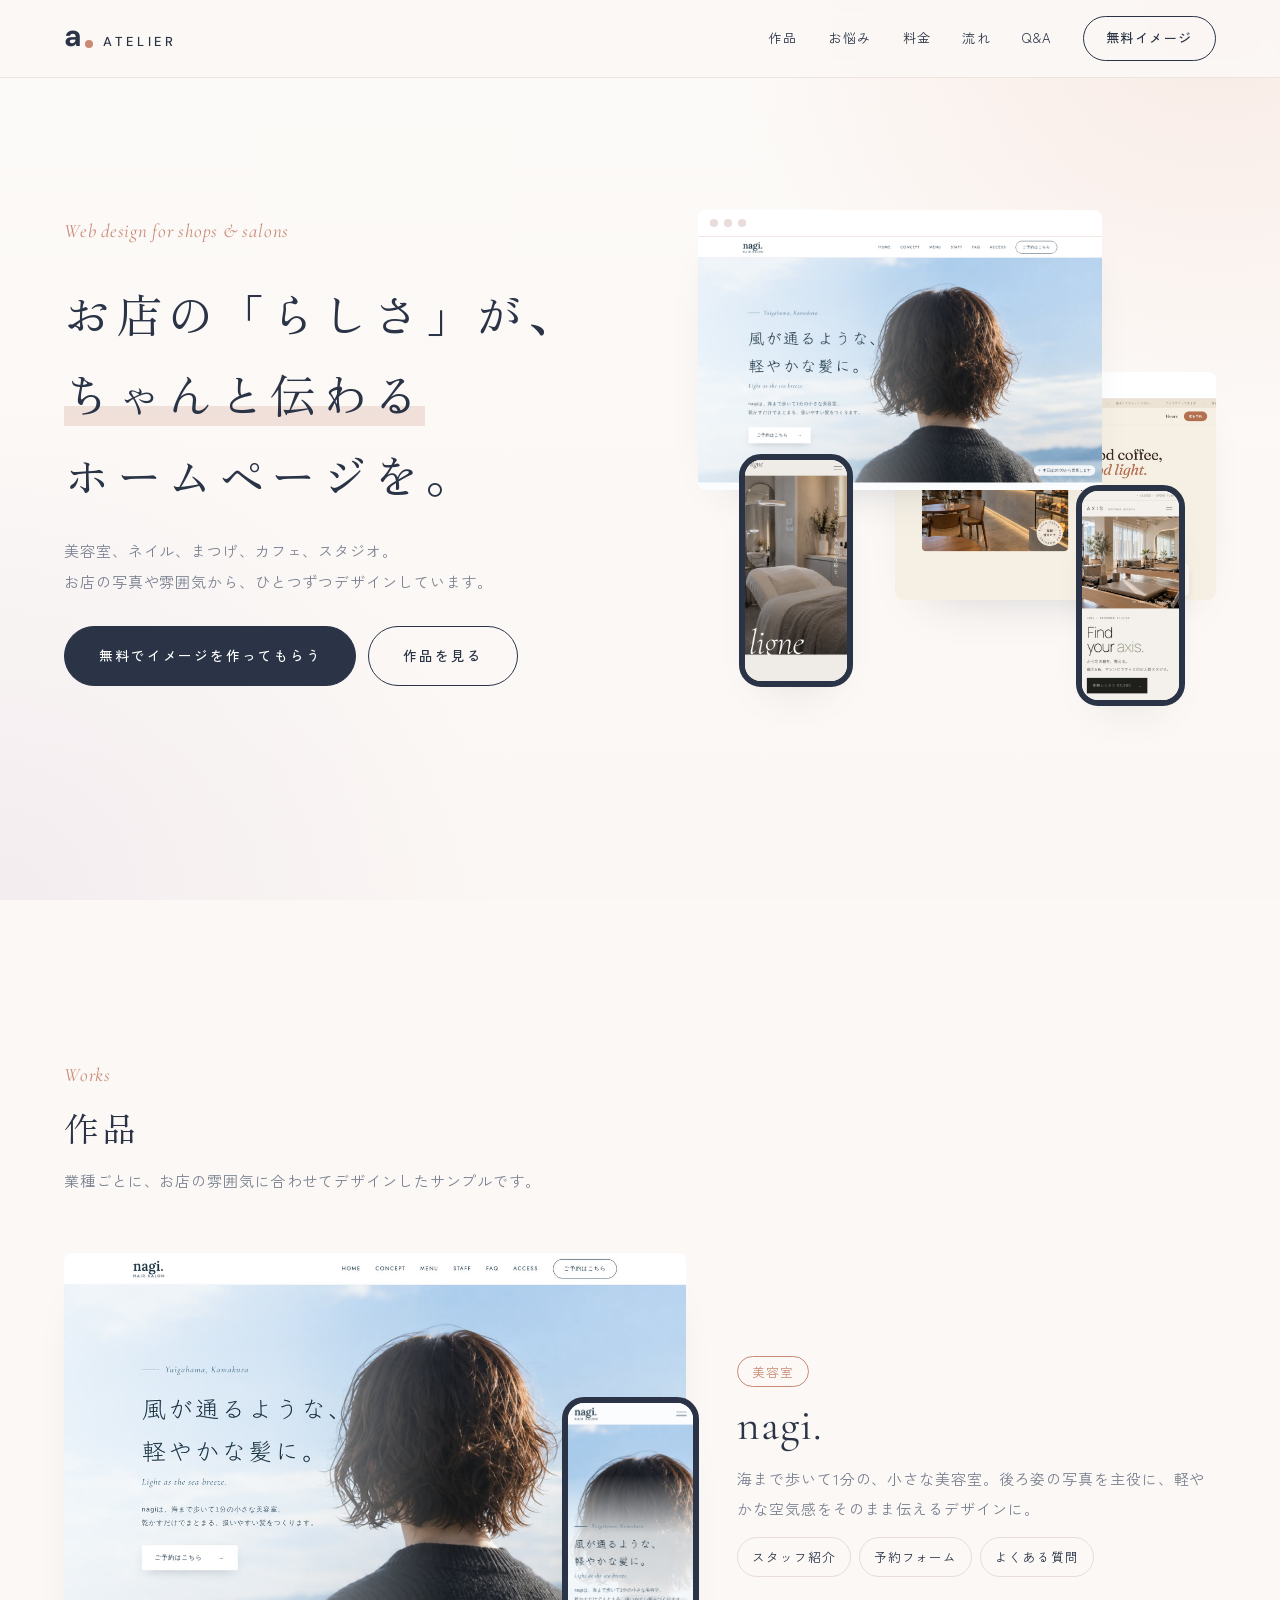
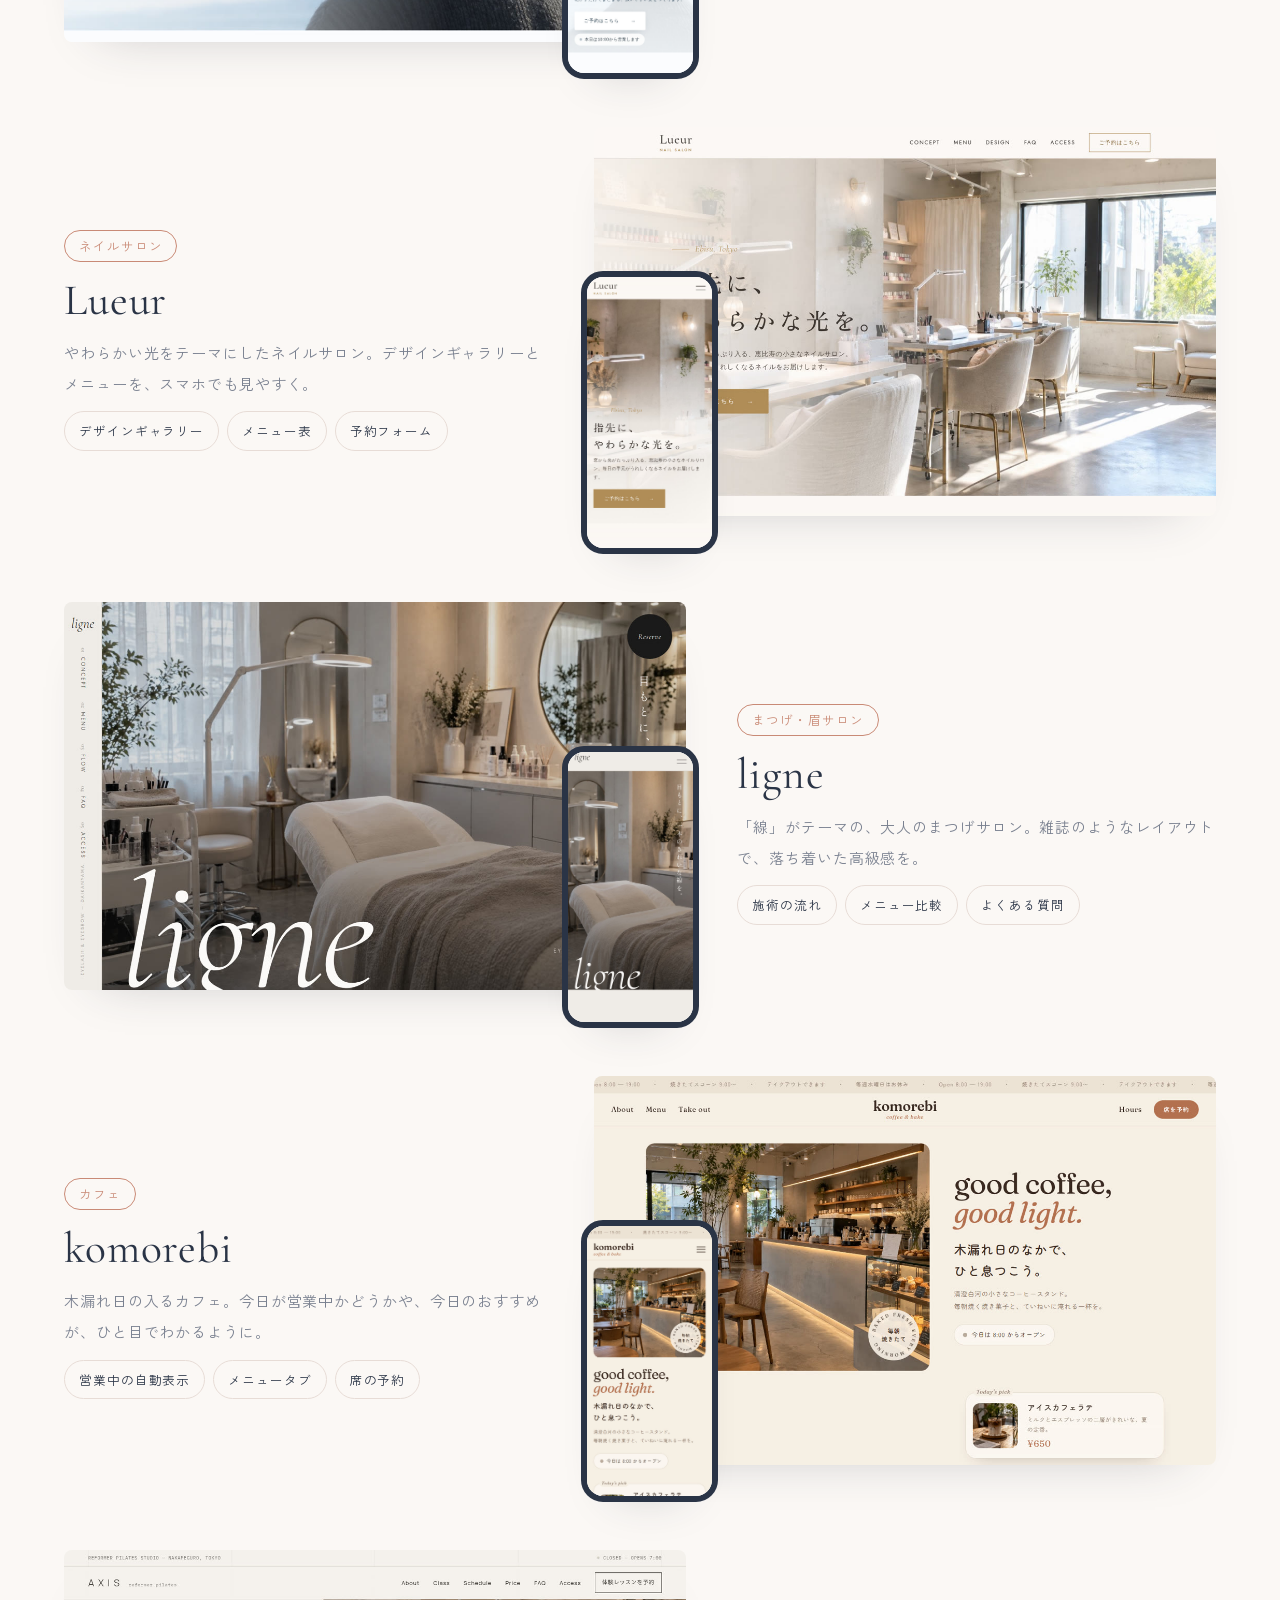
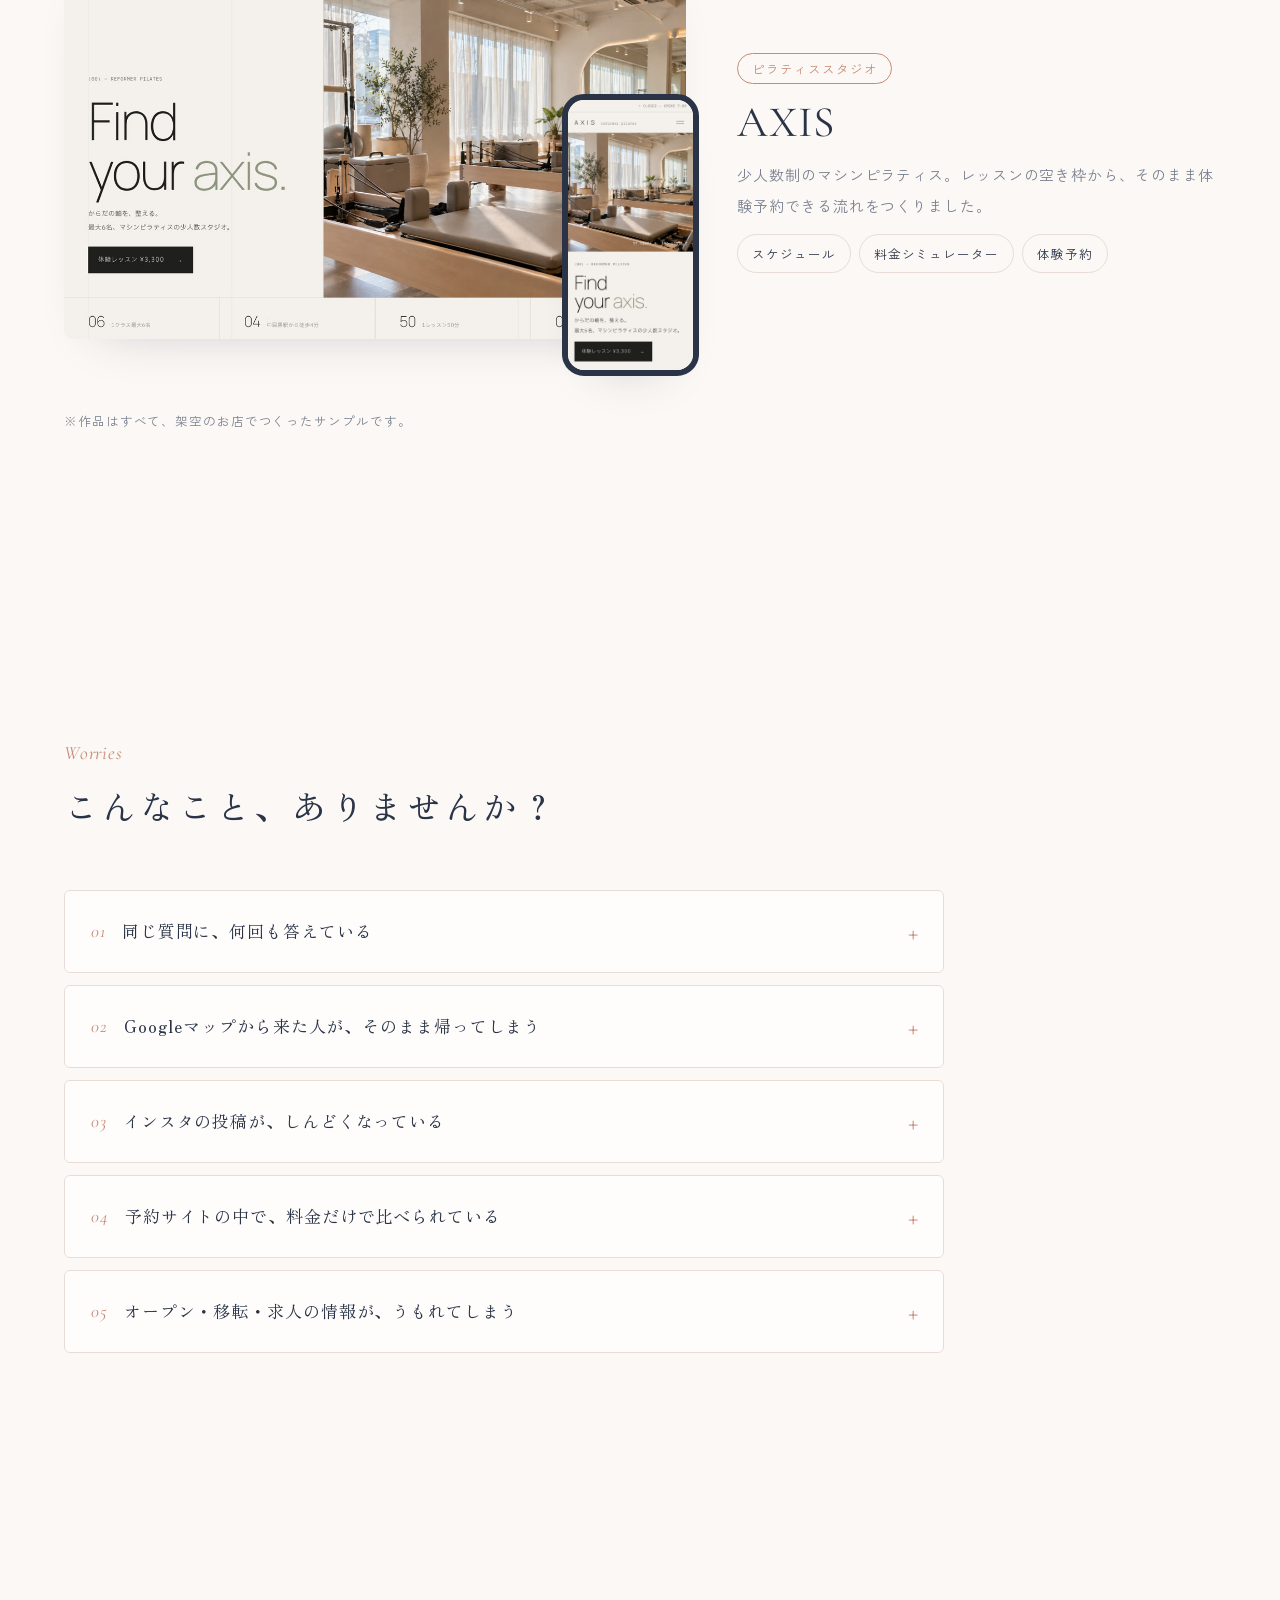
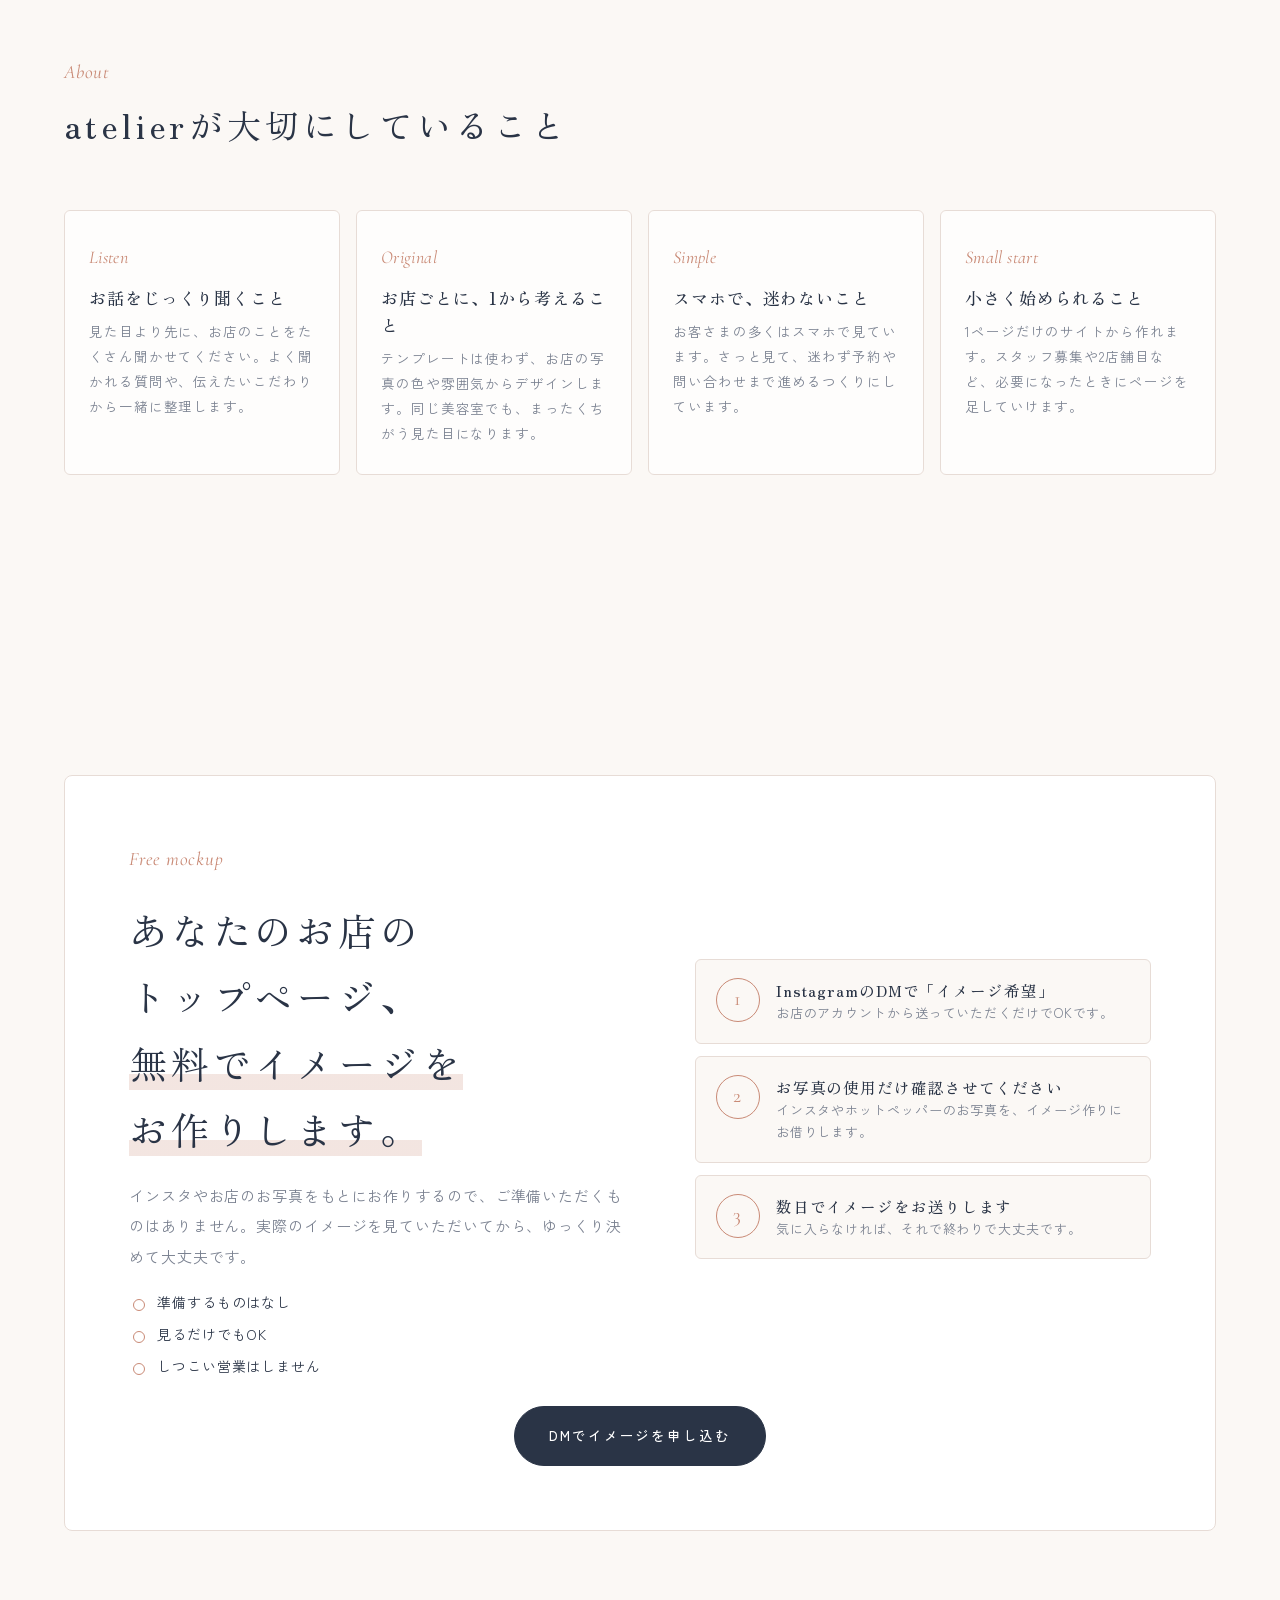
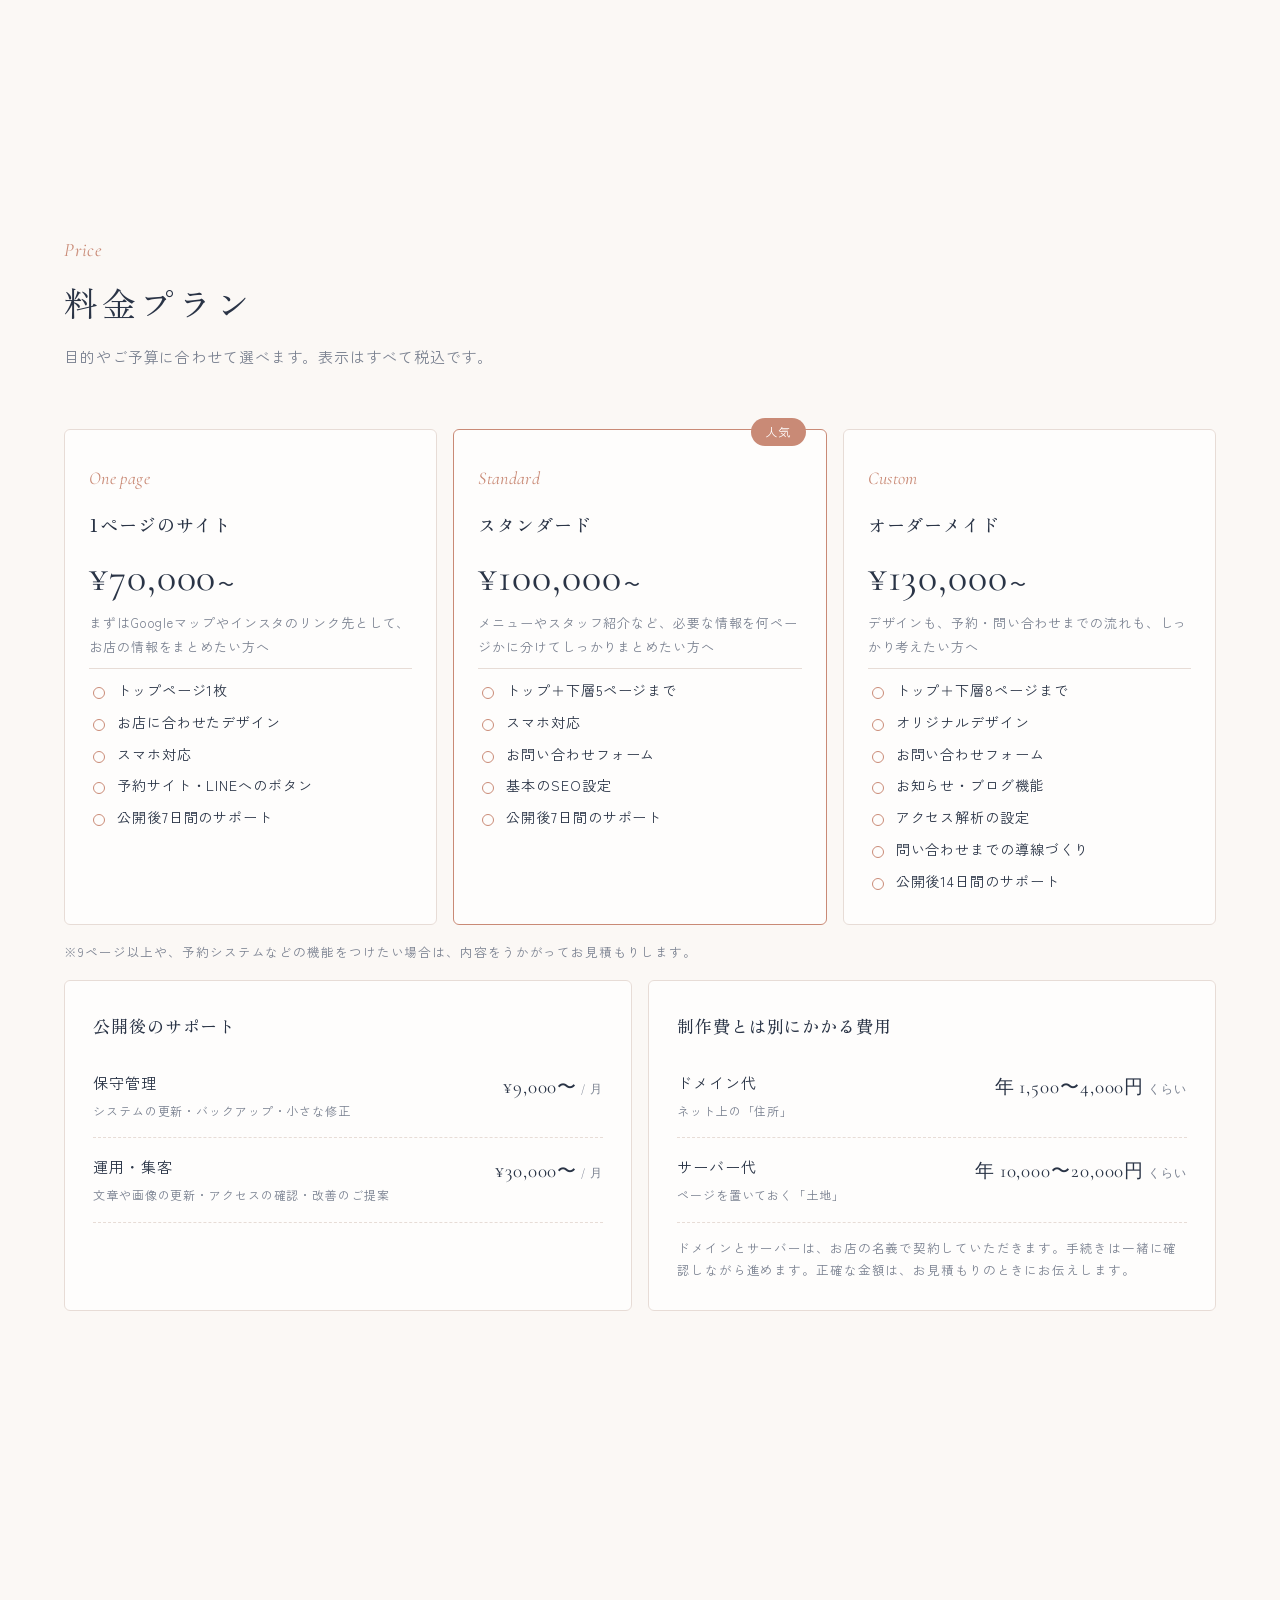
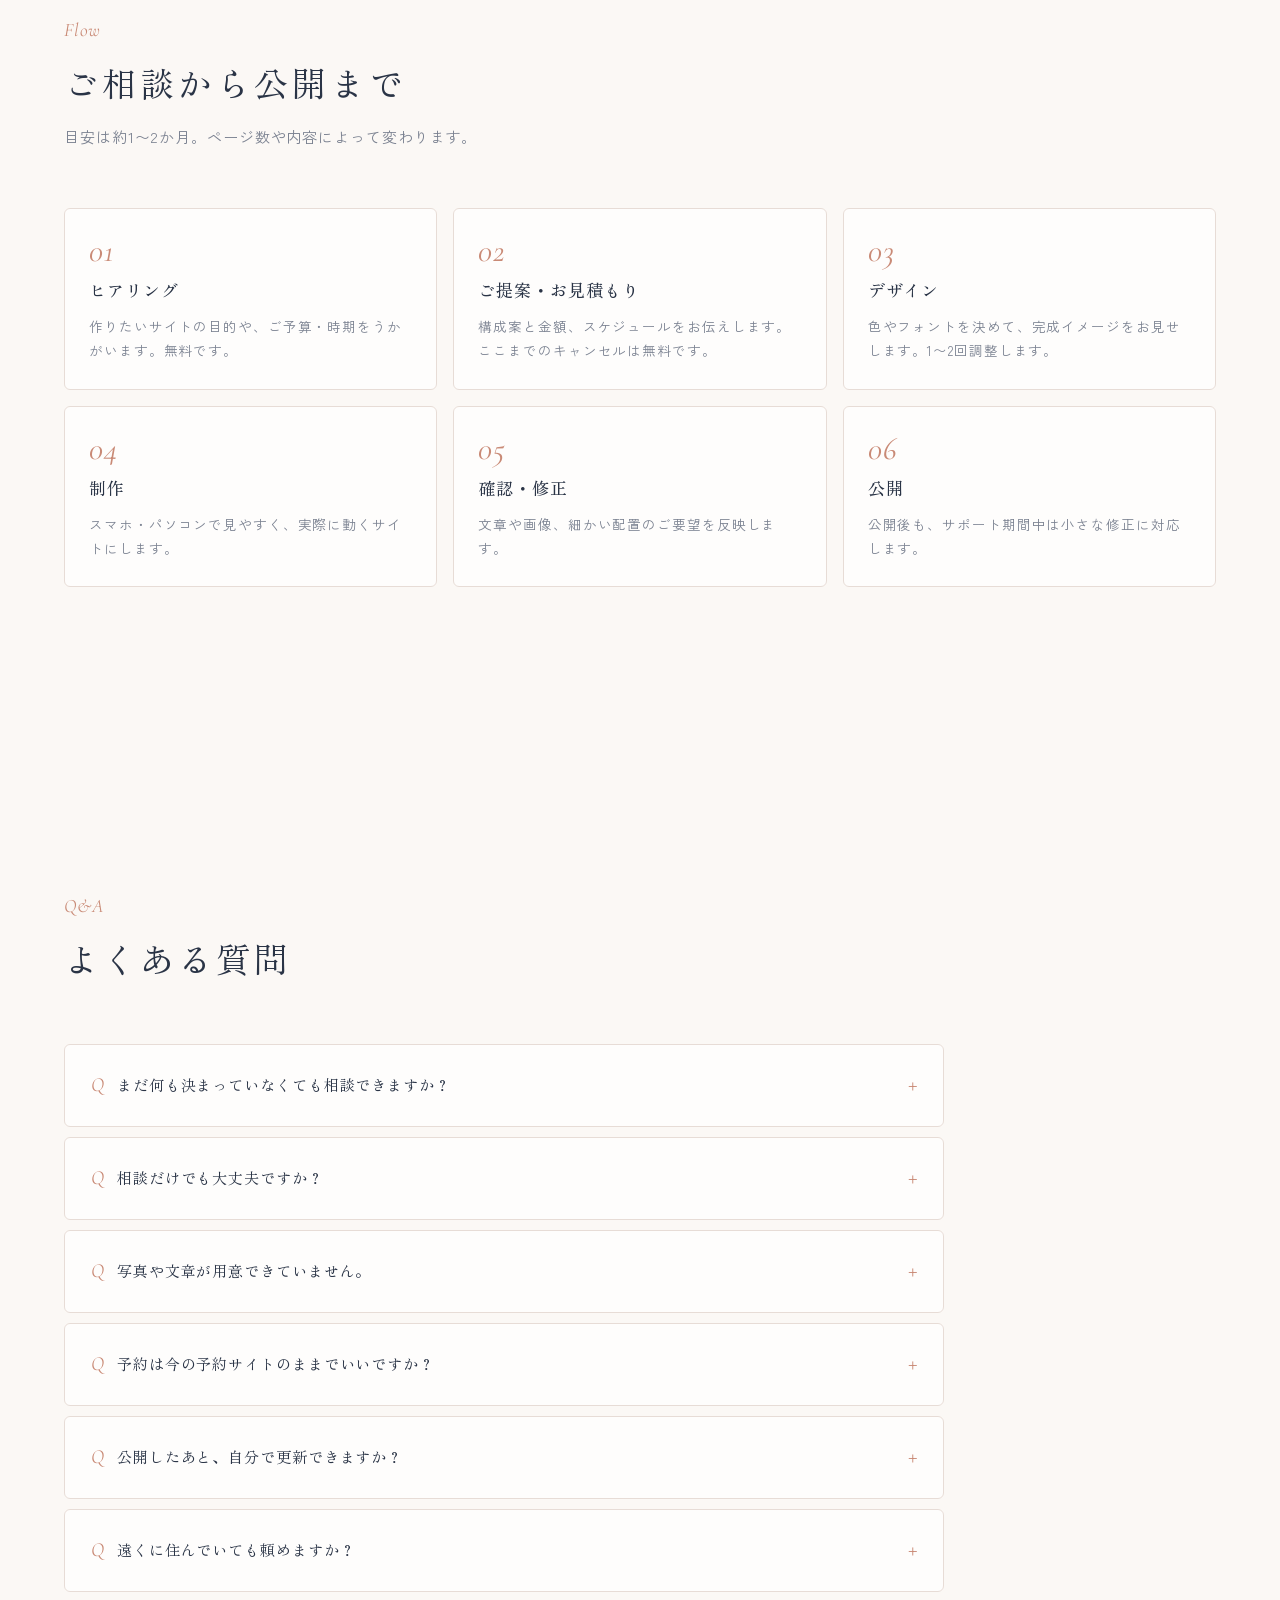
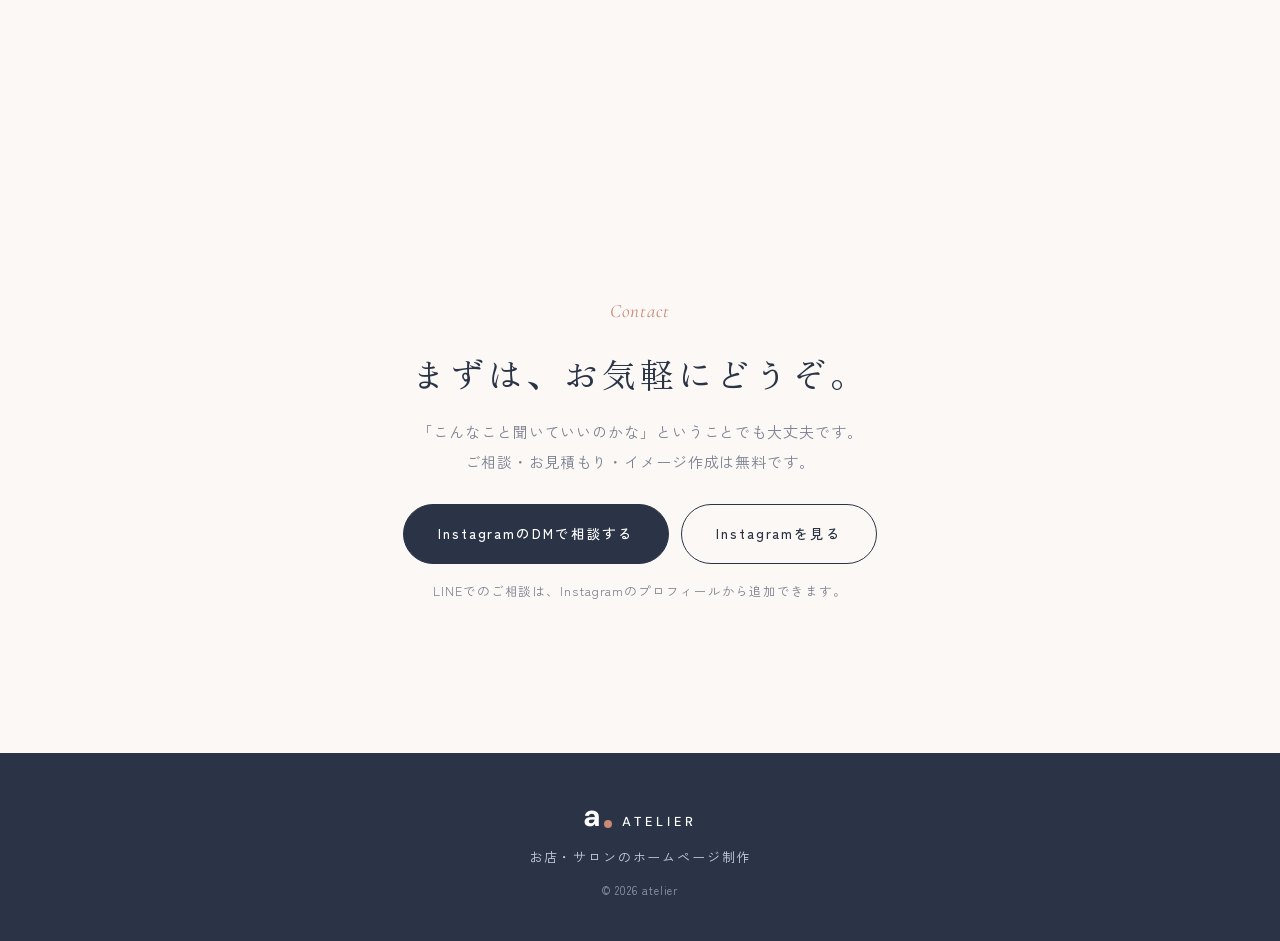
==== commit 30f6a140: "Update price highlight to new plans (70k / 100k / 130k) in pink design Co-Authored-By: Claude Opus 5" ====
--- a/atelier/index.html
+++ b/atelier/index.html
@@ -151,7 +151,7 @@
           <h3>1ページのサイト</h3>
           <p class="plan__price">¥70,000<small>〜</small></p>
           <p class="plan__for">まずはGoogleマップやインスタのリンク先として、お店の情報をまとめたい方へ</p>
-          <ul class="ck"><li>トップページ1枚</li><li>お店に合わせたデザイン</li><li>スマホ対応</li><li>予約サイト・LINEへのボタン</li></ul>
+          <ul class="ck"><li>トップページ1枚</li><li>お店に合わせたデザイン</li><li>スマホ対応</li><li>予約サイト・LINEへのボタン</li><li>公開後7日間のサポート</li></ul>
         </article>
         <article class="plan plan--pop reveal">
           <p class="plan__badge">人気</p>
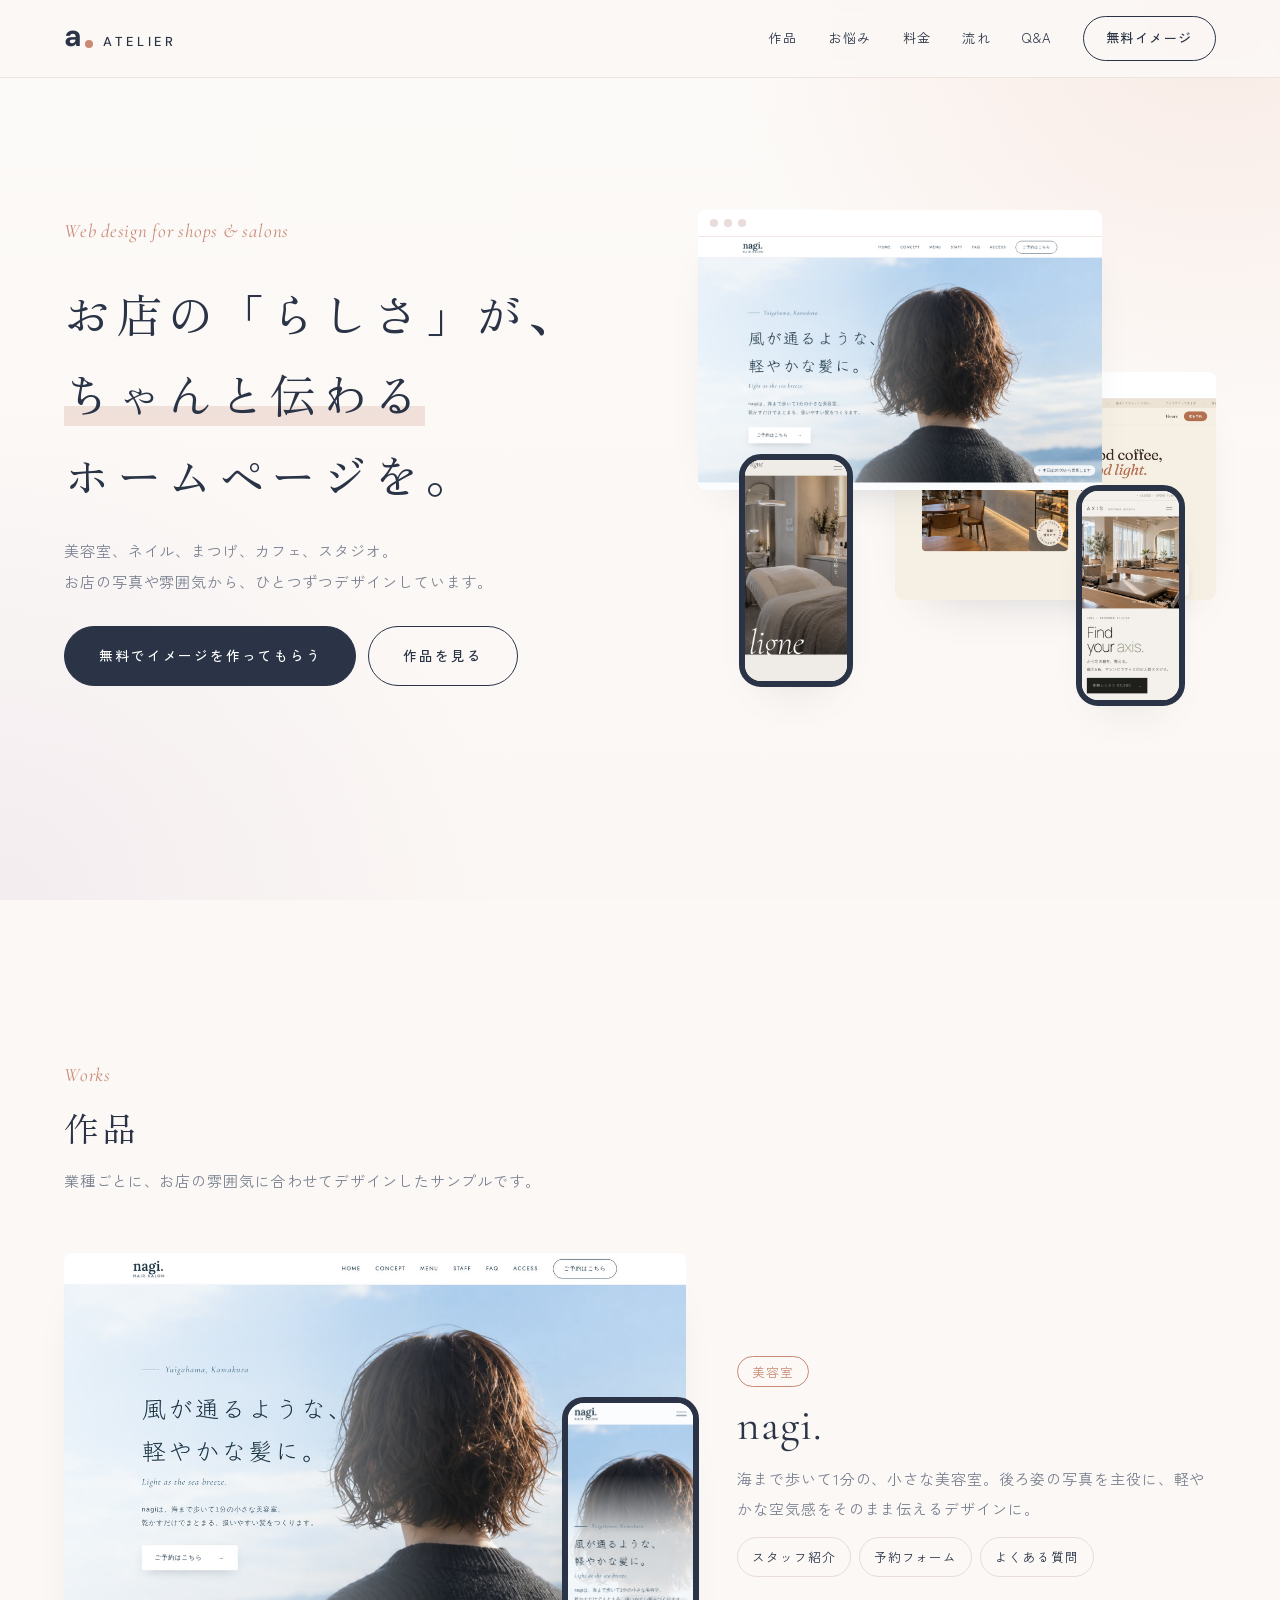
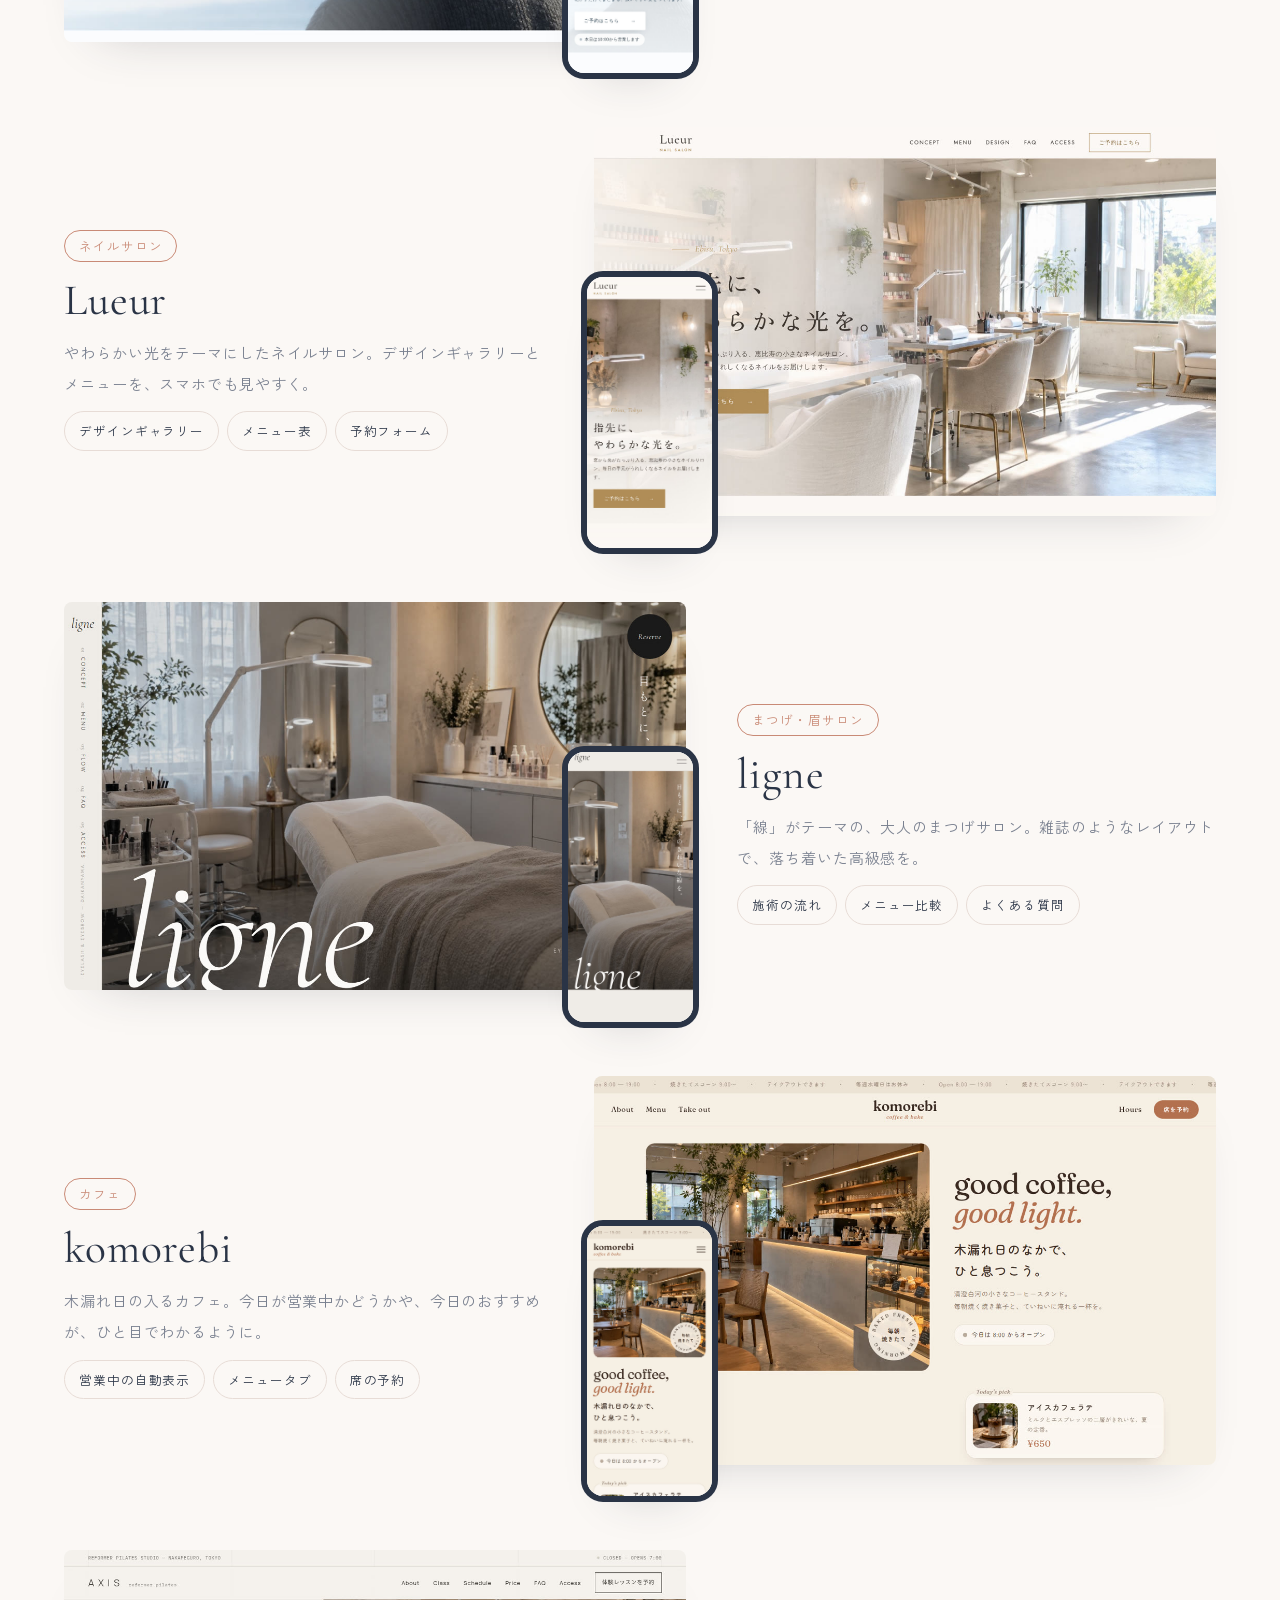
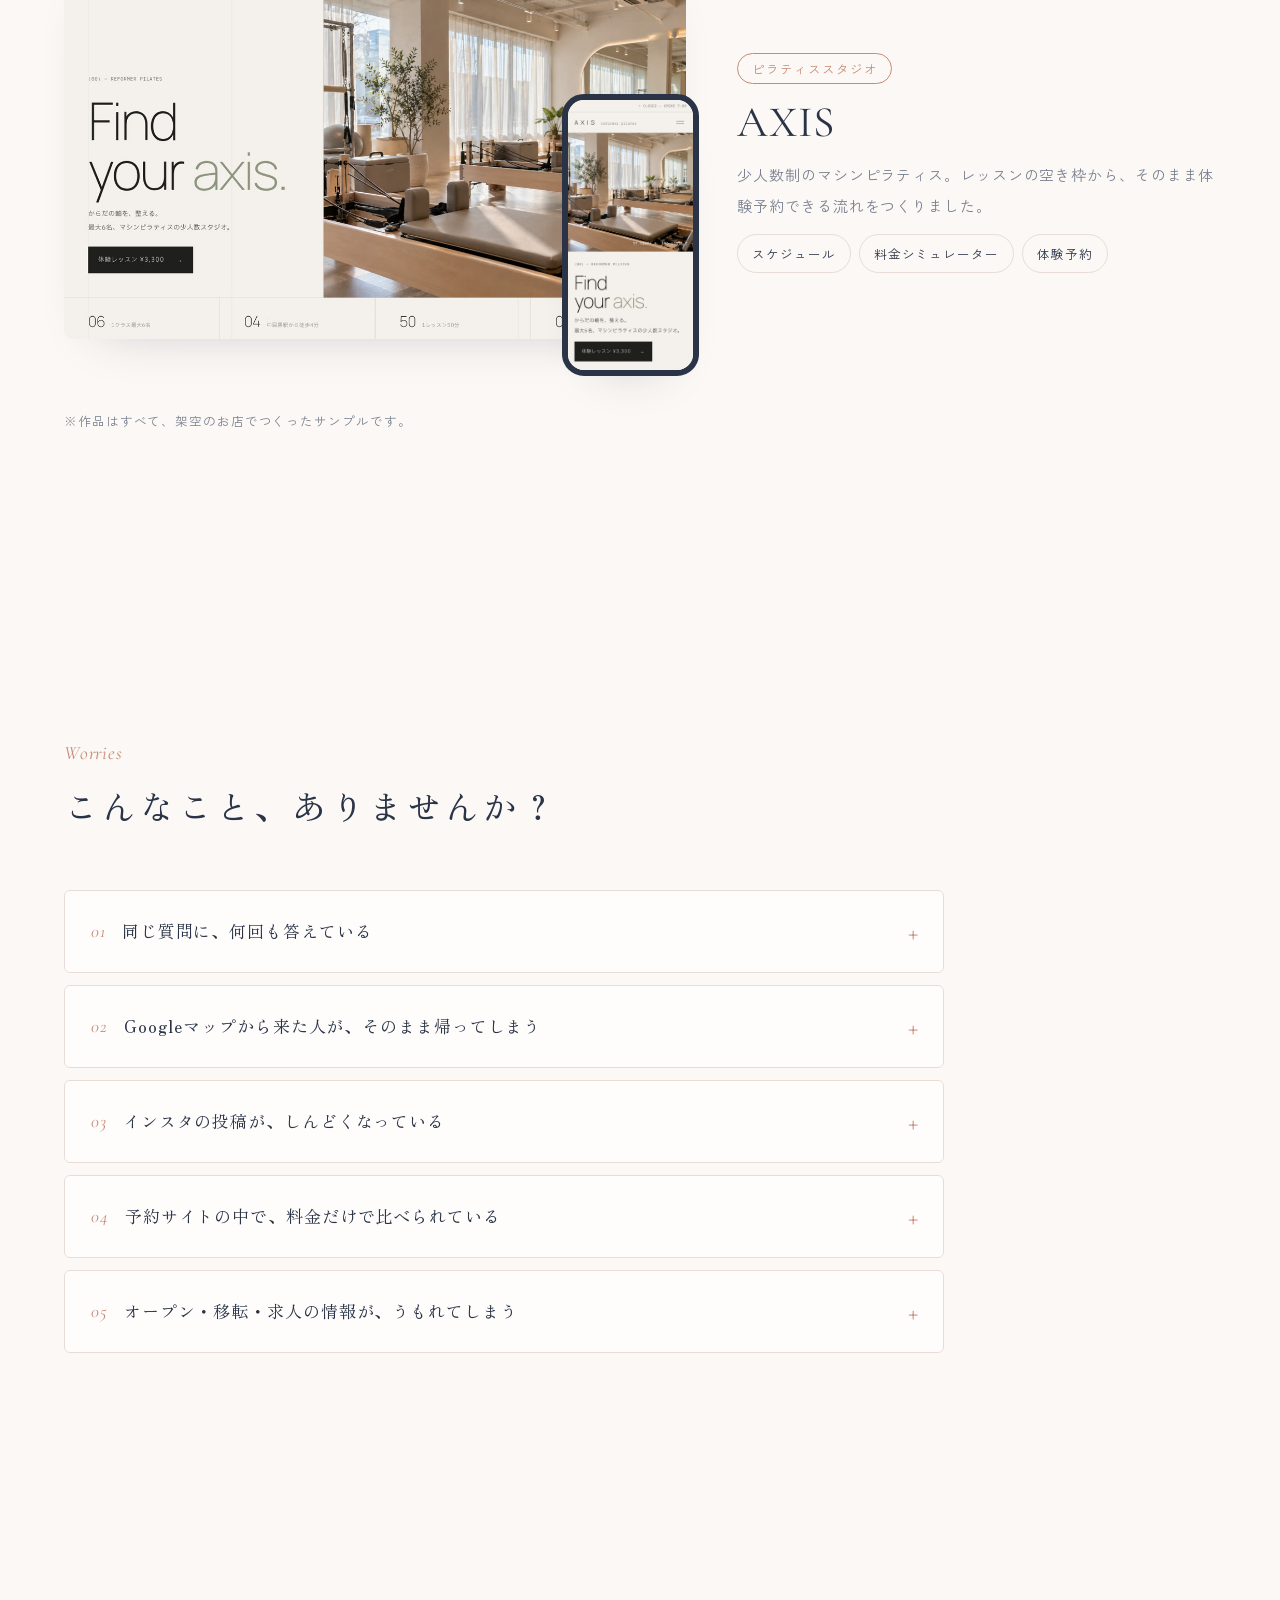
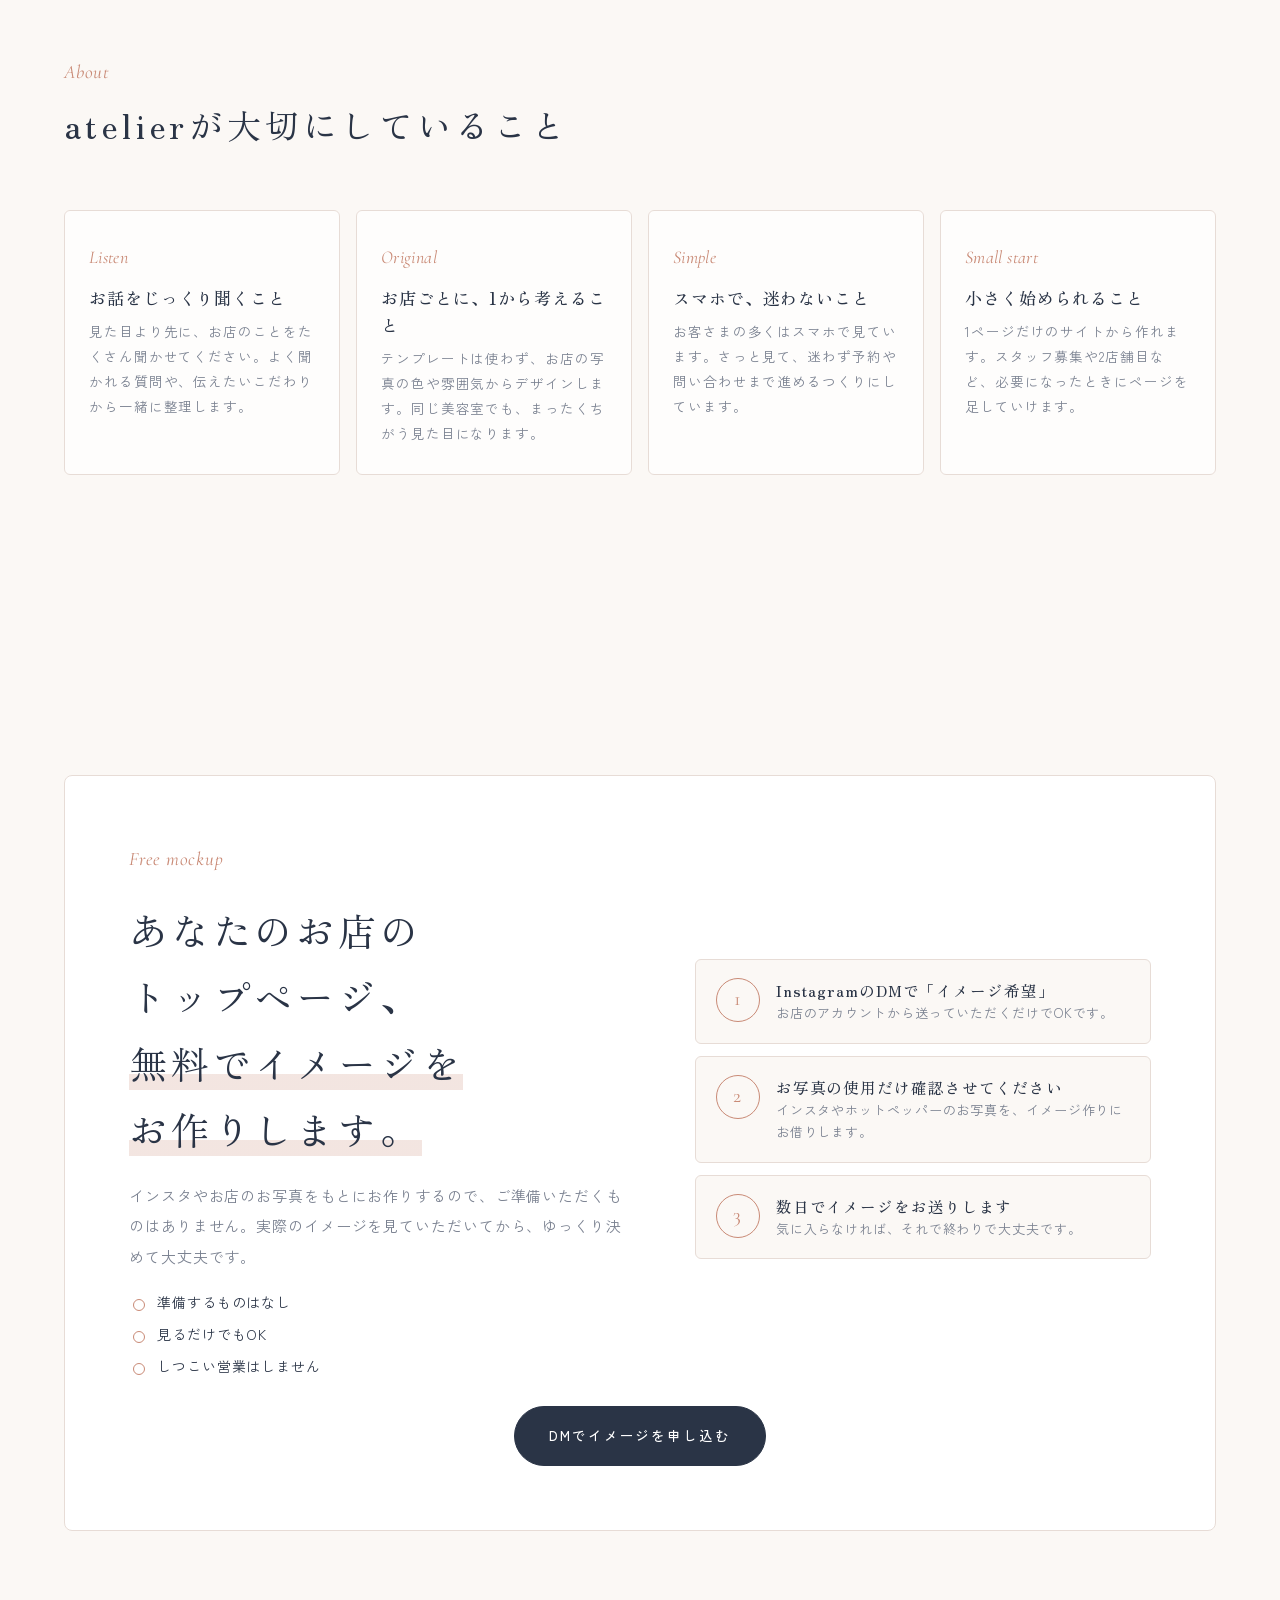
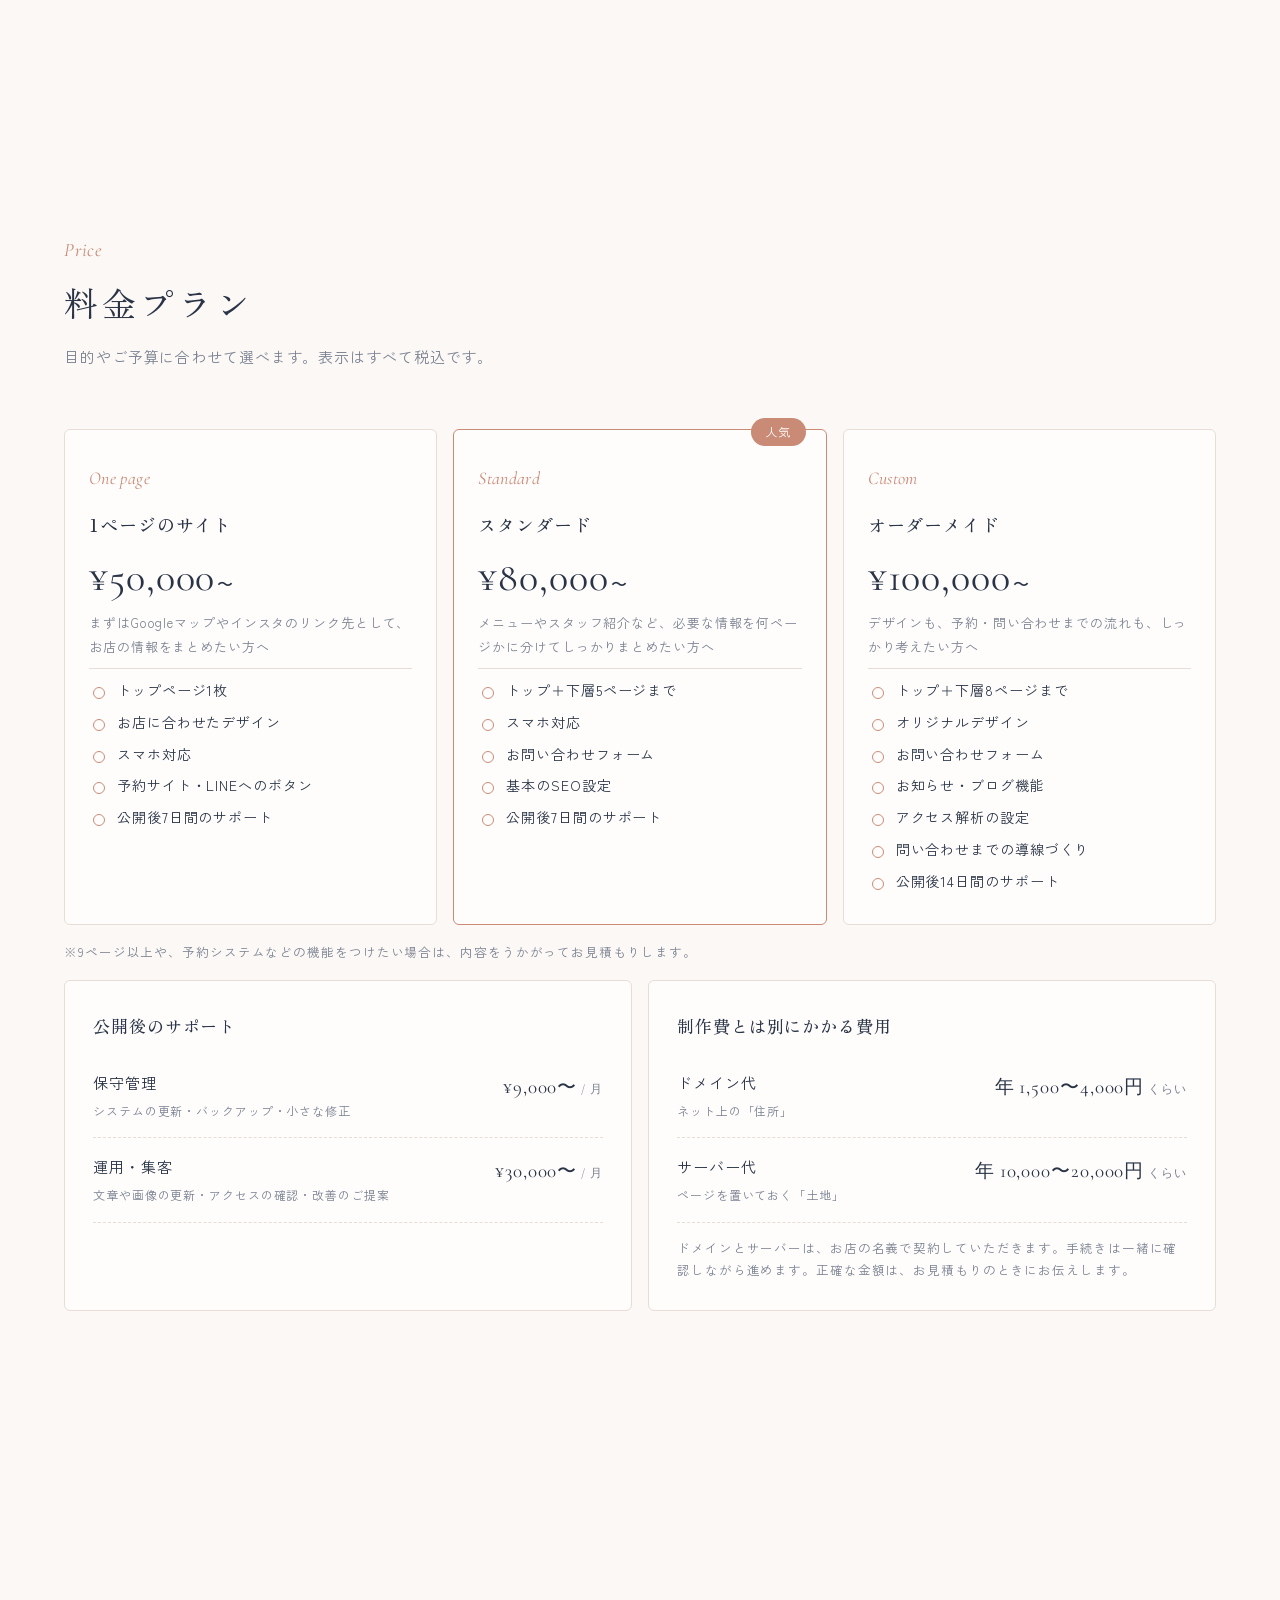
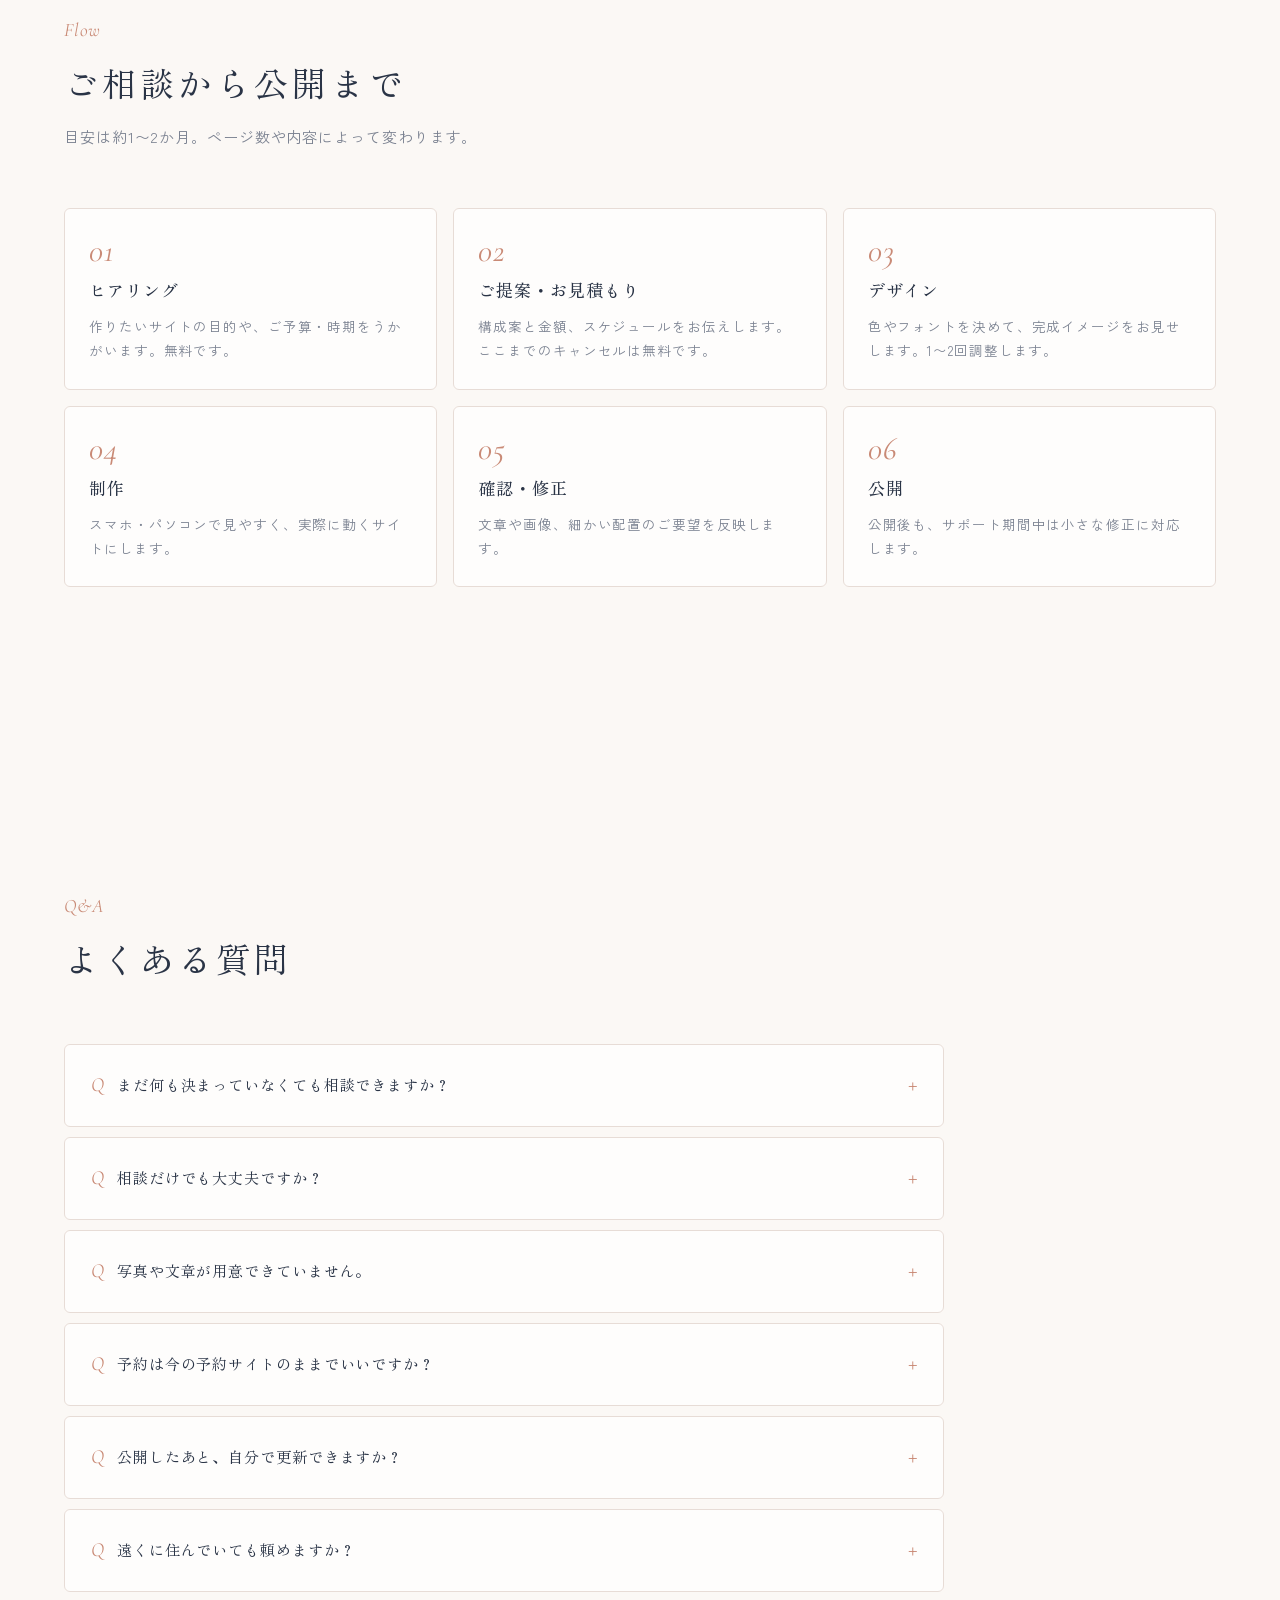
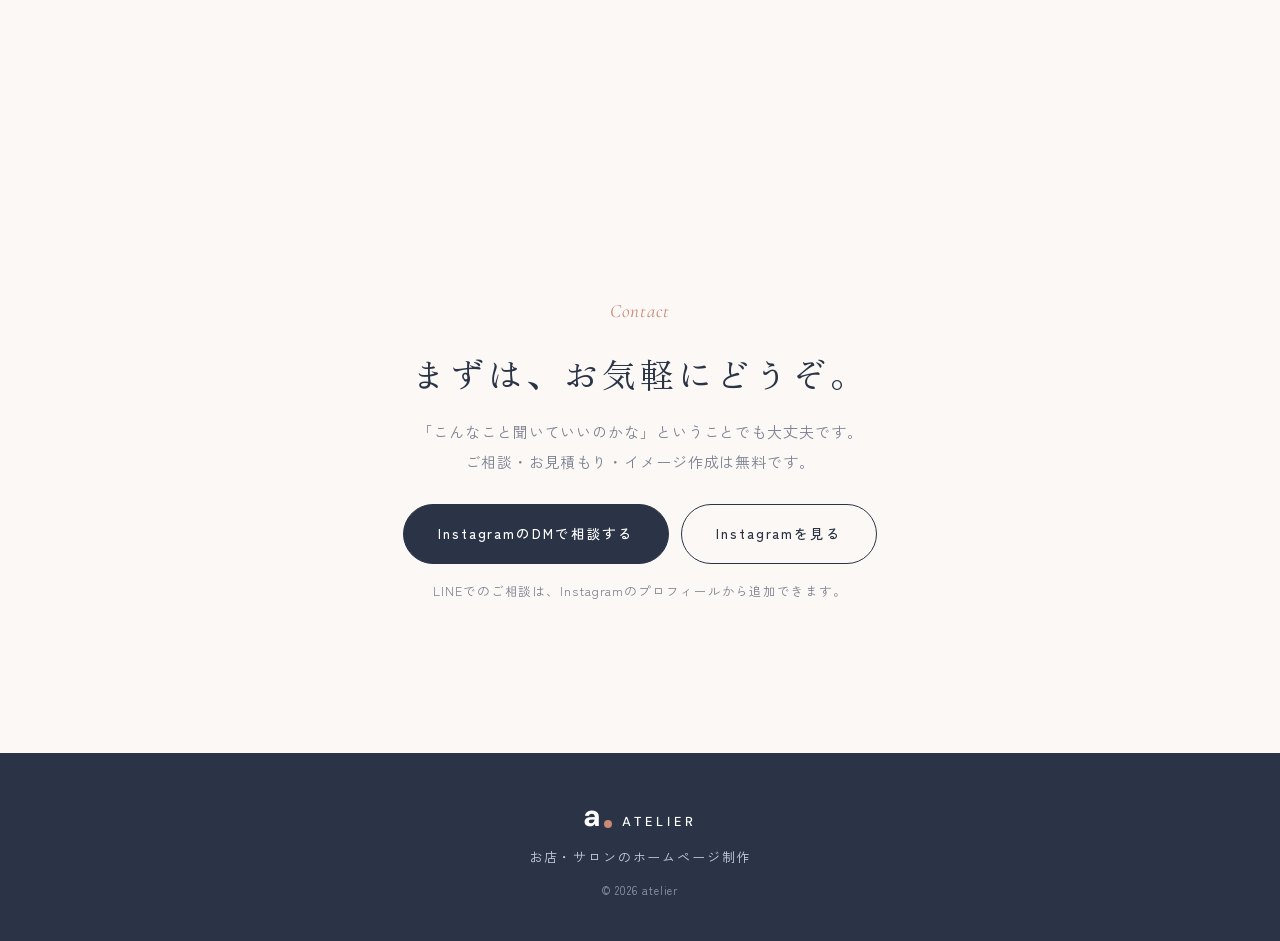
==== commit d5a74d89: "料金プランを5万・8万・10万に変更 サイトの料金表と料金ハイライト画像を新しい金額に更新  Co-Authored-By: Claude Opus 5.5 <noreply@anthropic.co" ====
--- a/atelier/index.html
+++ b/atelier/index.html
@@ -149,7 +149,7 @@
         <article class="plan reveal">
           <p class="plan__en">One page</p>
           <h3>1ページのサイト</h3>
-          <p class="plan__price">¥70,000<small>〜</small></p>
+          <p class="plan__price">¥50,000<small>〜</small></p>
           <p class="plan__for">まずはGoogleマップやインスタのリンク先として、お店の情報をまとめたい方へ</p>
           <ul class="ck"><li>トップページ1枚</li><li>お店に合わせたデザイン</li><li>スマホ対応</li><li>予約サイト・LINEへのボタン</li><li>公開後7日間のサポート</li></ul>
         </article>
@@ -157,14 +157,14 @@
           <p class="plan__badge">人気</p>
           <p class="plan__en">Standard</p>
           <h3>スタンダード</h3>
-          <p class="plan__price">¥100,000<small>〜</small></p>
+          <p class="plan__price">¥80,000<small>〜</small></p>
           <p class="plan__for">メニューやスタッフ紹介など、必要な情報を何ページかに分けてしっかりまとめたい方へ</p>
           <ul class="ck"><li>トップ＋下層5ページまで</li><li>スマホ対応</li><li>お問い合わせフォーム</li><li>基本のSEO設定</li><li>公開後7日間のサポート</li></ul>
         </article>
         <article class="plan reveal">
           <p class="plan__en">Custom</p>
           <h3>オーダーメイド</h3>
-          <p class="plan__price">¥130,000<small>〜</small></p>
+          <p class="plan__price">¥100,000<small>〜</small></p>
           <p class="plan__for">デザインも、予約・問い合わせまでの流れも、しっかり考えたい方へ</p>
           <ul class="ck"><li>トップ＋下層8ページまで</li><li>オリジナルデザイン</li><li>お問い合わせフォーム</li><li>お知らせ・ブログ機能</li><li>アクセス解析の設定</li><li>問い合わせまでの導線づくり</li><li>公開後14日間のサポート</li></ul>
         </article>
